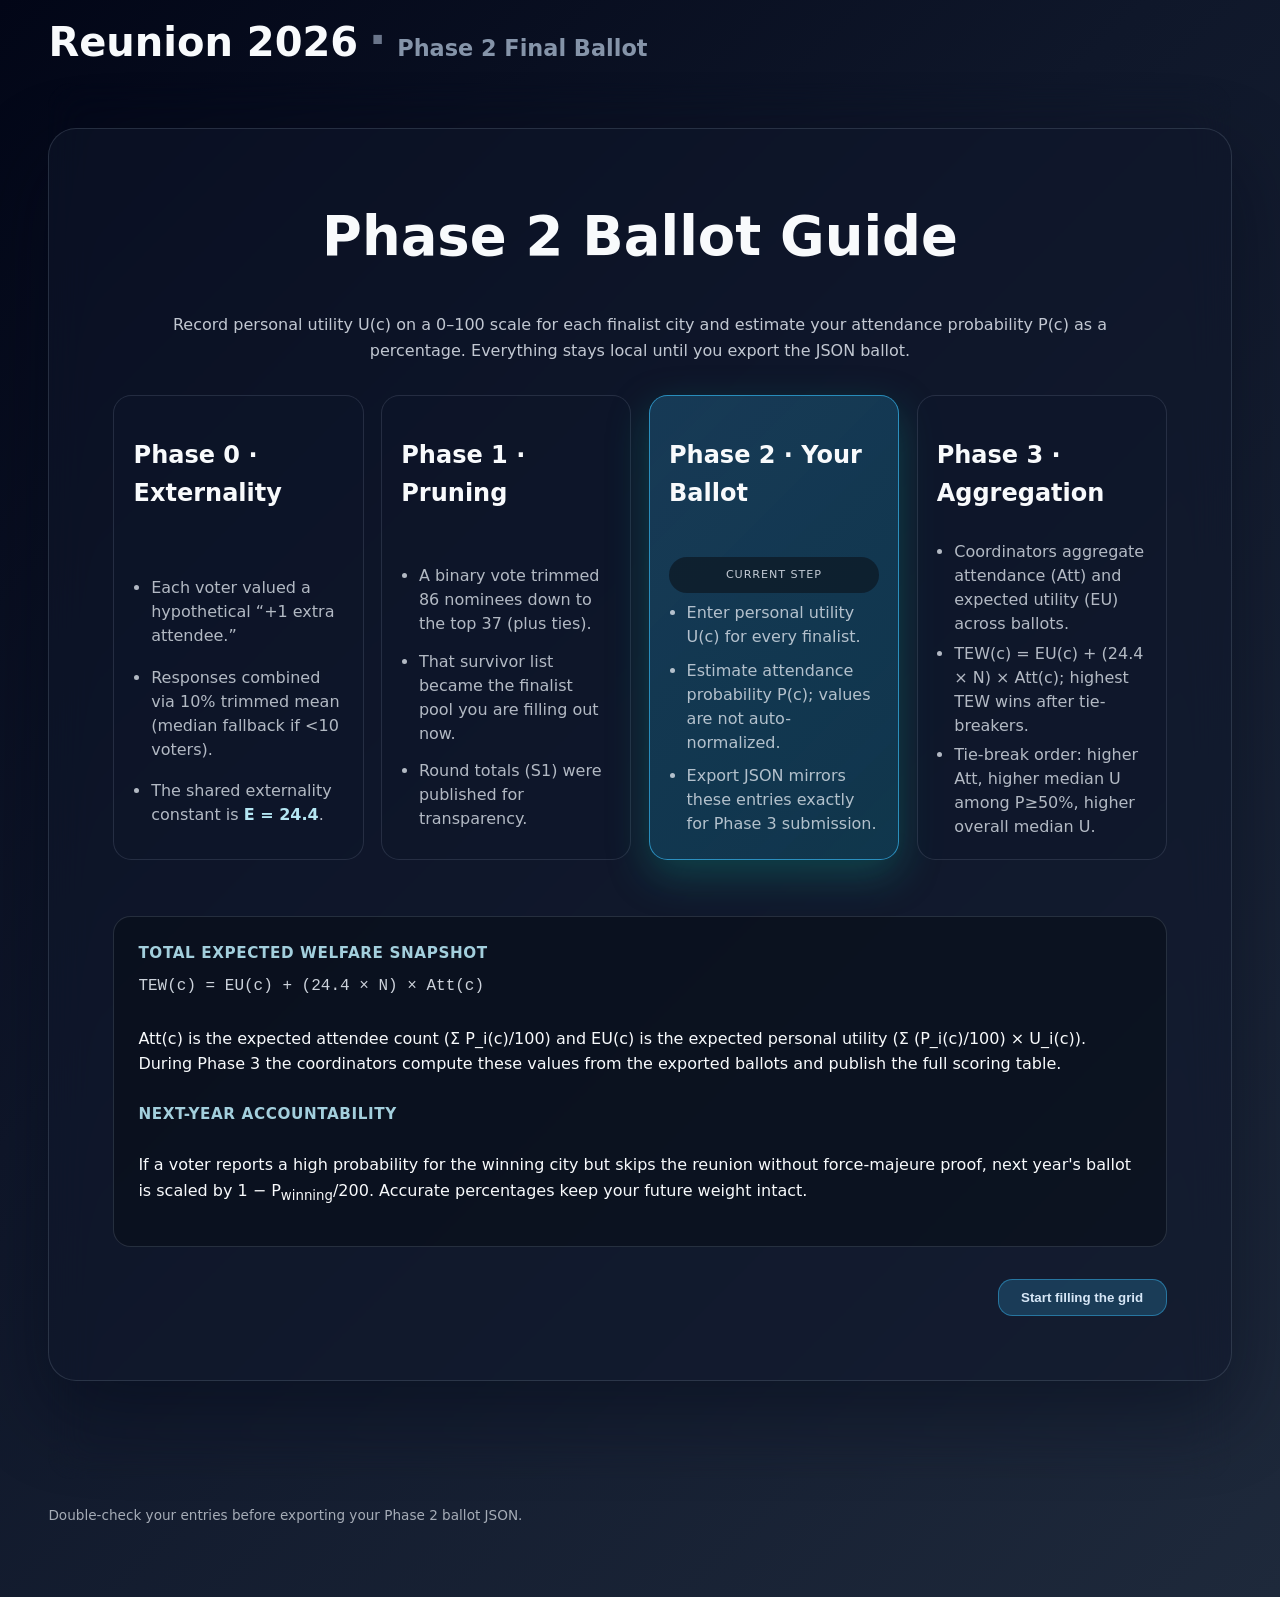
==== index.html @ 4de6d121 "release: single-radial guard" ====
<!doctype html>
<html lang="en">
	<head>
		<meta charset="utf-8" />
		<meta name="viewport" content="width=device-width, initial-scale=1" />
		
		<link href="./_app/immutable/assets/0.D694T-lY.css" rel="stylesheet">
		<link href="./_app/immutable/assets/2.BR216mOx.css" rel="stylesheet">
		<link rel="modulepreload" href="./_app/immutable/entry/start.DMqvN6rd.js">
		<link rel="modulepreload" href="./_app/immutable/chunks/Bs-790q5.js">
		<link rel="modulepreload" href="./_app/immutable/chunks/CtXWJ4Rl.js">
		<link rel="modulepreload" href="./_app/immutable/chunks/Cgd6-Xd5.js">
		<link rel="modulepreload" href="./_app/immutable/chunks/DX2lUfdR.js">
		<link rel="modulepreload" href="./_app/immutable/entry/app.DGzJ-bZt.js">
		<link rel="modulepreload" href="./_app/immutable/chunks/j1nT2hqj.js">
		<link rel="modulepreload" href="./_app/immutable/chunks/DscdaUK8.js">
		<link rel="modulepreload" href="./_app/immutable/chunks/BkcxXaB0.js">
		<link rel="modulepreload" href="./_app/immutable/chunks/CvkxTUf8.js">
		<link rel="modulepreload" href="./_app/immutable/nodes/0.D7dzbwtr.js">
		<link rel="modulepreload" href="./_app/immutable/chunks/tUnkN8nb.js">
		<link rel="modulepreload" href="./_app/immutable/chunks/BU4FSgLZ.js">
		<link rel="modulepreload" href="./_app/immutable/nodes/2.j0ocAzdB.js"><!--12qhfyh--><link rel="icon" href="data:image/svg+xml,%3csvg%20xmlns='http://www.w3.org/2000/svg'%20width='107'%20height='128'%20viewBox='0%200%20107%20128'%3e%3ctitle%3esvelte-logo%3c/title%3e%3cpath%20d='M94.157%2022.819c-10.4-14.885-30.94-19.297-45.792-9.835L22.282%2029.608A29.92%2029.92%200%200%200%208.764%2049.65a31.5%2031.5%200%200%200%203.108%2020.231%2030%2030%200%200%200-4.477%2011.183%2031.9%2031.9%200%200%200%205.448%2024.116c10.402%2014.887%2030.942%2019.297%2045.791%209.835l26.083-16.624A29.92%2029.92%200%200%200%2098.235%2078.35a31.53%2031.53%200%200%200-3.105-20.232%2030%2030%200%200%200%204.474-11.182%2031.88%2031.88%200%200%200-5.447-24.116'%20style='fill:%23ff3e00'/%3e%3cpath%20d='M45.817%20106.582a20.72%2020.72%200%200%201-22.237-8.243%2019.17%2019.17%200%200%201-3.277-14.503%2018%2018%200%200%201%20.624-2.435l.49-1.498%201.337.981a33.6%2033.6%200%200%200%2010.203%205.098l.97.294-.09.968a5.85%205.85%200%200%200%201.052%203.878%206.24%206.24%200%200%200%206.695%202.485%205.8%205.8%200%200%200%201.603-.704L69.27%2076.28a5.43%205.43%200%200%200%202.45-3.631%205.8%205.8%200%200%200-.987-4.371%206.24%206.24%200%200%200-6.698-2.487%205.7%205.7%200%200%200-1.6.704l-9.953%206.345a19%2019%200%200%201-5.296%202.326%2020.72%2020.72%200%200%201-22.237-8.243%2019.17%2019.17%200%200%201-3.277-14.502%2017.99%2017.99%200%200%201%208.13-12.052l26.081-16.623a19%2019%200%200%201%205.3-2.329%2020.72%2020.72%200%200%201%2022.237%208.243%2019.17%2019.17%200%200%201%203.277%2014.503%2018%2018%200%200%201-.624%202.435l-.49%201.498-1.337-.98a33.6%2033.6%200%200%200-10.203-5.1l-.97-.294.09-.968a5.86%205.86%200%200%200-1.052-3.878%206.24%206.24%200%200%200-6.696-2.485%205.8%205.8%200%200%200-1.602.704L37.73%2051.72a5.42%205.42%200%200%200-2.449%203.63%205.79%205.79%200%200%200%20.986%204.372%206.24%206.24%200%200%200%206.698%202.486%205.8%205.8%200%200%200%201.602-.704l9.952-6.342a19%2019%200%200%201%205.295-2.328%2020.72%2020.72%200%200%201%2022.237%208.242%2019.17%2019.17%200%200%201%203.277%2014.503%2018%2018%200%200%201-8.13%2012.053l-26.081%2016.622a19%2019%200%200%201-5.3%202.328'%20style='fill:%23fff'/%3e%3c/svg%3e"/><!----><!--1uha8ag--><!----><title>Reunion 2026 — Lightning Grid</title>
	</head>
	<body data-sveltekit-preload-data="hover">
		<div style="display: contents"><!--[--><!--[--><!----><div class="app-shell svelte-12qhfyh"><!--[--><header class="app-header svelte-12qhfyh"><div class="brand svelte-12qhfyh"><h1 class="svelte-12qhfyh"><a href="/" class="svelte-12qhfyh"><span class="brand-name svelte-12qhfyh">Reunion 2026</span> <span class="brand-separator svelte-12qhfyh" aria-hidden="true">·</span> <span class="brand-phase svelte-12qhfyh">Phase 2 Final Ballot</span></a></h1></div> <!--[!--><!--]--> <!--[!--><!--]--> <div class="sr-announcer svelte-12qhfyh" aria-live="polite" aria-atomic="true"></div></header><!--]--> <div class="app-body svelte-12qhfyh"><main class="content grid-mode svelte-12qhfyh" id="main-content" tabindex="-1"><!--[--><!----><div class="page-container svelte-1uha8ag"><!--[!--><section class="grid-shell svelte-1mrulz2"><header class="grid-header svelte-1mrulz2"><div class="status-inline svelte-jdafhq"><!--[!--><!--]--> <span class="chip chip-button static svelte-jdafhq"><span class="label svelte-jdafhq">Last saved</span> <span class="chip-content svelte-jdafhq"><span class="chip-icon svelte-jdafhq" aria-hidden="true">💾</span> <strong class="svelte-jdafhq">Not saved yet</strong></span></span> <button type="button" class="chip chip-button svelte-jdafhq"><span class="label svelte-jdafhq"><span class="btn-icon svelte-jdafhq" aria-hidden="true">🗑</span> Reset</span> <strong class="svelte-jdafhq">Clear ballot</strong></button> <!--[!--><!--]--></div> <!--[!--><!--]--><!----> <div class="toolbar svelte-1mrulz2"><div class="history-wrapper svelte-h2c6bt" role="group"><button type="button" class="history-button svelte-h2c6bt" aria-haspopup="dialog" aria-expanded="false"><span class="btn-icon svelte-h2c6bt" aria-hidden="true">🧾</span> <span>Log (0)</span></button> <!--[!--><!--]--></div><!----> <button type="button" disabled class="svelte-1mrulz2"><span class="btn-icon svelte-1mrulz2" aria-hidden="true">↺</span> Undo</button> <button type="button" disabled class="svelte-1mrulz2"><span class="btn-icon svelte-1mrulz2" aria-hidden="true">↻</span> Redo</button> <button type="button" class="svelte-1mrulz2"><span class="btn-icon svelte-1mrulz2" aria-hidden="true">🛠</span> Bulk Actions</button></div></header> <div class="table-scroll svelte-1mrulz2"><table class="svelte-1mrulz2"><colgroup><col class="col-city svelte-1mrulz2"/><col class="col-utility svelte-1mrulz2"/><col class="col-probability svelte-1mrulz2"/></colgroup><thead class="svelte-1mrulz2"><tr><th scope="col" class="city-header svelte-1mrulz2">City</th><th scope="col" class="utility-header svelte-1mrulz2">Utility</th><th scope="col" class="probability-header svelte-1mrulz2">Probability</th></tr></thead><tbody class="svelte-1mrulz2"><!--[--><tr class="city-row svelte-1mrulz2" data-row="athens-greece"><th scope="row" class="city-col svelte-1mrulz2"><div class="city-card svelte-1mrulz2"><div class="row-bg svelte-1mrulz2"><!--[!--><!--[--><div class="background-strip svelte-f9uau2" aria-hidden="true"><!--[!--><!--[!--><!--[!--><div class="background-placeholder svelte-f9uau2">Preparing imagery…</div><!--]--><!--]--><!--]--></div><!--]--><!--]--><!----></div> <div class="row-content svelte-1mrulz2"><div class="city-headline svelte-1mrulz2"><div class="city-title svelte-1mrulz2"><span class="city-country svelte-1mrulz2"><span class="flag svelte-1mrulz2" aria-hidden="true">🇬🇷</span> Greece</span> <span class="city-name svelte-1mrulz2">Athens</span></div></div> <div class="meta-stack svelte-1mrulz2"><!--[--><div class="info-chip summary-chip svelte-1mrulz2"><span aria-hidden="true">ℹ️</span> Historic crossroads where ancient democracy meets modern Mediterranean culture beneath the Acropolis.</div><!--]--> <!--[--><div class="info-chip svelte-1mrulz2"><span aria-hidden="true">🌤</span> October: Mild 17-24°C, golden light and low rainfall ideal for exploring ruins and seaside promenades.</div><!--]--> <!--[--><div class="info-chip svelte-1mrulz2"><span aria-hidden="true">🍽</span> Mezedes platters, souvlaki, fresh seafood, local wines, and vibrant café culture.</div><!--]--></div></div></div></th><td class="utility-col svelte-1mrulz2"><div class="picker svelte-furii8" data-state="empty" data-open="false"><button type="button" class="value-button svelte-furii8" aria-label="Utility value"><span class="value-label svelte-furii8">??</span></button> <p class="hint svelte-furii8" aria-live="polite"></p> <!--[!--><!--]--></div><!----></td><td class="probability-col svelte-1mrulz2"><div class="probability-cell svelte-1mrulz2"><div class="input-stack svelte-1mrulz2"><div class="picker svelte-cojlv" data-state="empty" data-open="false"><button type="button" class="value-button svelte-cojlv" aria-label="Attendance probability"><span class="value-label svelte-cojlv">??%</span></button> <p class="hint svelte-cojlv" aria-live="polite"></p> <!--[!--><!--]--></div><!----> <button type="button" class="row-reset svelte-1mrulz2"><span class="btn-icon svelte-1mrulz2" aria-hidden="true">⟲</span> Reset</button></div></div></td></tr><tr class="city-row svelte-1mrulz2" data-row="bangkok-thailand"><th scope="row" class="city-col svelte-1mrulz2"><div class="city-card svelte-1mrulz2"><div class="row-bg svelte-1mrulz2"><!--[!--><!--[--><div class="background-strip svelte-f9uau2" aria-hidden="true"><!--[!--><!--[!--><!--[!--><div class="background-placeholder svelte-f9uau2">Preparing imagery…</div><!--]--><!--]--><!--]--></div><!--]--><!--]--><!----></div> <div class="row-content svelte-1mrulz2"><div class="city-headline svelte-1mrulz2"><div class="city-title svelte-1mrulz2"><span class="city-country svelte-1mrulz2"><span class="flag svelte-1mrulz2" aria-hidden="true">🇹🇭</span> Thailand</span> <span class="city-name svelte-1mrulz2">Bangkok</span></div></div> <div class="meta-stack svelte-1mrulz2"><!--[--><div class="info-chip summary-chip svelte-1mrulz2"><span aria-hidden="true">ℹ️</span> Thailand's capital buzzing with temples, canal life, and neon-lit night markets.</div><!--]--> <!--[--><div class="info-chip svelte-1mrulz2"><span aria-hidden="true">🌤</span> October: End of rainy season, 25-32°C with occasional showers and cooler evenings.</div><!--]--> <!--[--><div class="info-chip svelte-1mrulz2"><span aria-hidden="true">🍽</span> Pad thai, green curry, mango sticky rice, and endless street food stalls.</div><!--]--></div></div></div></th><td class="utility-col svelte-1mrulz2"><div class="picker svelte-furii8" data-state="empty" data-open="false"><button type="button" class="value-button svelte-furii8" aria-label="Utility value"><span class="value-label svelte-furii8">??</span></button> <p class="hint svelte-furii8" aria-live="polite"></p> <!--[!--><!--]--></div><!----></td><td class="probability-col svelte-1mrulz2"><div class="probability-cell svelte-1mrulz2"><div class="input-stack svelte-1mrulz2"><div class="picker svelte-cojlv" data-state="empty" data-open="false"><button type="button" class="value-button svelte-cojlv" aria-label="Attendance probability"><span class="value-label svelte-cojlv">??%</span></button> <p class="hint svelte-cojlv" aria-live="polite"></p> <!--[!--><!--]--></div><!----> <button type="button" class="row-reset svelte-1mrulz2"><span class="btn-icon svelte-1mrulz2" aria-hidden="true">⟲</span> Reset</button></div></div></td></tr><tr class="city-row svelte-1mrulz2" data-row="belgrade-serbia"><th scope="row" class="city-col svelte-1mrulz2"><div class="city-card svelte-1mrulz2"><div class="row-bg svelte-1mrulz2"><!--[!--><!--[--><div class="background-strip svelte-f9uau2" aria-hidden="true"><!--[!--><!--[!--><!--[!--><div class="background-placeholder svelte-f9uau2">Preparing imagery…</div><!--]--><!--]--><!--]--></div><!--]--><!--]--><!----></div> <div class="row-content svelte-1mrulz2"><div class="city-headline svelte-1mrulz2"><div class="city-title svelte-1mrulz2"><span class="city-country svelte-1mrulz2"><span class="flag svelte-1mrulz2" aria-hidden="true">🇷🇸</span> Serbia</span> <span class="city-name svelte-1mrulz2">Belgrade</span></div></div> <div class="meta-stack svelte-1mrulz2"><!--[--><div class="info-chip summary-chip svelte-1mrulz2"><span aria-hidden="true">ℹ️</span> Danube fortress city mixing Ottoman heritage, brutalist relics, and all-night river clubs.</div><!--]--> <!--[--><div class="info-chip svelte-1mrulz2"><span aria-hidden="true">🌤</span> October: Crisp 11-19°C with colorful parks and cozy kafanas.</div><!--]--> <!--[--><div class="info-chip svelte-1mrulz2"><span aria-hidden="true">🍽</span> Ćevapi, karađorđeva schnitzel, rakija brandy, and hearty Balkan stews.</div><!--]--></div></div></div></th><td class="utility-col svelte-1mrulz2"><div class="picker svelte-furii8" data-state="empty" data-open="false"><button type="button" class="value-button svelte-furii8" aria-label="Utility value"><span class="value-label svelte-furii8">??</span></button> <p class="hint svelte-furii8" aria-live="polite"></p> <!--[!--><!--]--></div><!----></td><td class="probability-col svelte-1mrulz2"><div class="probability-cell svelte-1mrulz2"><div class="input-stack svelte-1mrulz2"><div class="picker svelte-cojlv" data-state="empty" data-open="false"><button type="button" class="value-button svelte-cojlv" aria-label="Attendance probability"><span class="value-label svelte-cojlv">??%</span></button> <p class="hint svelte-cojlv" aria-live="polite"></p> <!--[!--><!--]--></div><!----> <button type="button" class="row-reset svelte-1mrulz2"><span class="btn-icon svelte-1mrulz2" aria-hidden="true">⟲</span> Reset</button></div></div></td></tr><tr class="city-row svelte-1mrulz2" data-row="buenos-aires-argentina"><th scope="row" class="city-col svelte-1mrulz2"><div class="city-card svelte-1mrulz2"><div class="row-bg svelte-1mrulz2"><!--[!--><!--[--><div class="background-strip svelte-f9uau2" aria-hidden="true"><!--[!--><!--[!--><!--[!--><div class="background-placeholder svelte-f9uau2">Preparing imagery…</div><!--]--><!--]--><!--]--></div><!--]--><!--]--><!----></div> <div class="row-content svelte-1mrulz2"><div class="city-headline svelte-1mrulz2"><div class="city-title svelte-1mrulz2"><span class="city-country svelte-1mrulz2"><span class="flag svelte-1mrulz2" aria-hidden="true">🇦🇷</span> Argentina</span> <span class="city-name svelte-1mrulz2">Buenos Aires</span></div></div> <div class="meta-stack svelte-1mrulz2"><!--[--><div class="info-chip summary-chip svelte-1mrulz2"><span aria-hidden="true">ℹ️</span> Tango salons, leafy boulevards, and creative barrios earn the city its 'Paris of South America' nickname.</div><!--]--> <!--[--><div class="info-chip svelte-1mrulz2"><span aria-hidden="true">🌤</span> October: Spring 14-23°C with jacaranda blooms and pleasant evenings.</div><!--]--> <!--[--><div class="info-chip svelte-1mrulz2"><span aria-hidden="true">🍽</span> Asado grills, empanadas, medialunas, Malbec wine, and café culture.</div><!--]--></div></div></div></th><td class="utility-col svelte-1mrulz2"><div class="picker svelte-furii8" data-state="empty" data-open="false"><button type="button" class="value-button svelte-furii8" aria-label="Utility value"><span class="value-label svelte-furii8">??</span></button> <p class="hint svelte-furii8" aria-live="polite"></p> <!--[!--><!--]--></div><!----></td><td class="probability-col svelte-1mrulz2"><div class="probability-cell svelte-1mrulz2"><div class="input-stack svelte-1mrulz2"><div class="picker svelte-cojlv" data-state="empty" data-open="false"><button type="button" class="value-button svelte-cojlv" aria-label="Attendance probability"><span class="value-label svelte-cojlv">??%</span></button> <p class="hint svelte-cojlv" aria-live="polite"></p> <!--[!--><!--]--></div><!----> <button type="button" class="row-reset svelte-1mrulz2"><span class="btn-icon svelte-1mrulz2" aria-hidden="true">⟲</span> Reset</button></div></div></td></tr><tr class="city-row svelte-1mrulz2" data-row="bucharest-romania"><th scope="row" class="city-col svelte-1mrulz2"><div class="city-card svelte-1mrulz2"><div class="row-bg svelte-1mrulz2"><!--[!--><!--[--><div class="background-strip svelte-f9uau2" aria-hidden="true"><!--[!--><!--[!--><!--[!--><div class="background-placeholder svelte-f9uau2">Preparing imagery…</div><!--]--><!--]--><!--]--></div><!--]--><!--]--><!----></div> <div class="row-content svelte-1mrulz2"><div class="city-headline svelte-1mrulz2"><div class="city-title svelte-1mrulz2"><span class="city-country svelte-1mrulz2"><span class="flag svelte-1mrulz2" aria-hidden="true">🇷🇴</span> Romania</span> <span class="city-name svelte-1mrulz2">Bucharest</span></div></div> <div class="meta-stack svelte-1mrulz2"><!--[--><div class="info-chip summary-chip svelte-1mrulz2"><span aria-hidden="true">ℹ️</span> Belle Époque facades meet communist boulevards and burgeoning creative hubs.</div><!--]--> <!--[--><div class="info-chip svelte-1mrulz2"><span aria-hidden="true">🌤</span> October: Cool 9-19°C with colorful parks and cozy wine bars.</div><!--]--> <!--[--><div class="info-chip svelte-1mrulz2"><span aria-hidden="true">🍽</span> Sarmale cabbage rolls, mici sausages, polenta, and Romanian wines.</div><!--]--></div></div></div></th><td class="utility-col svelte-1mrulz2"><div class="picker svelte-furii8" data-state="empty" data-open="false"><button type="button" class="value-button svelte-furii8" aria-label="Utility value"><span class="value-label svelte-furii8">??</span></button> <p class="hint svelte-furii8" aria-live="polite"></p> <!--[!--><!--]--></div><!----></td><td class="probability-col svelte-1mrulz2"><div class="probability-cell svelte-1mrulz2"><div class="input-stack svelte-1mrulz2"><div class="picker svelte-cojlv" data-state="empty" data-open="false"><button type="button" class="value-button svelte-cojlv" aria-label="Attendance probability"><span class="value-label svelte-cojlv">??%</span></button> <p class="hint svelte-cojlv" aria-live="polite"></p> <!--[!--><!--]--></div><!----> <button type="button" class="row-reset svelte-1mrulz2"><span class="btn-icon svelte-1mrulz2" aria-hidden="true">⟲</span> Reset</button></div></div></td></tr><tr class="city-row svelte-1mrulz2" data-row="budapest-hungary"><th scope="row" class="city-col svelte-1mrulz2"><div class="city-card svelte-1mrulz2"><div class="row-bg svelte-1mrulz2"><!--[!--><!--[--><div class="background-strip svelte-f9uau2" aria-hidden="true"><!--[!--><!--[!--><!--[!--><div class="background-placeholder svelte-f9uau2">Preparing imagery…</div><!--]--><!--]--><!--]--></div><!--]--><!--]--><!----></div> <div class="row-content svelte-1mrulz2"><div class="city-headline svelte-1mrulz2"><div class="city-title svelte-1mrulz2"><span class="city-country svelte-1mrulz2"><span class="flag svelte-1mrulz2" aria-hidden="true">🇭🇺</span> Hungary</span> <span class="city-name svelte-1mrulz2">Budapest</span></div></div> <div class="meta-stack svelte-1mrulz2"><!--[--><div class="info-chip summary-chip svelte-1mrulz2"><span aria-hidden="true">ℹ️</span> Thermal baths, ruin bars, and Danube panoramas define this twin-city capital.</div><!--]--> <!--[--><div class="info-chip svelte-1mrulz2"><span aria-hidden="true">🌤</span> October: Crisp 10-17°C, foggy mornings and golden afternoons.</div><!--]--> <!--[--><div class="info-chip svelte-1mrulz2"><span aria-hidden="true">🍽</span> Goulash, chimney cake, tokaji wine, and hearty Magyar comfort foods.</div><!--]--></div></div></div></th><td class="utility-col svelte-1mrulz2"><div class="picker svelte-furii8" data-state="empty" data-open="false"><button type="button" class="value-button svelte-furii8" aria-label="Utility value"><span class="value-label svelte-furii8">??</span></button> <p class="hint svelte-furii8" aria-live="polite"></p> <!--[!--><!--]--></div><!----></td><td class="probability-col svelte-1mrulz2"><div class="probability-cell svelte-1mrulz2"><div class="input-stack svelte-1mrulz2"><div class="picker svelte-cojlv" data-state="empty" data-open="false"><button type="button" class="value-button svelte-cojlv" aria-label="Attendance probability"><span class="value-label svelte-cojlv">??%</span></button> <p class="hint svelte-cojlv" aria-live="polite"></p> <!--[!--><!--]--></div><!----> <button type="button" class="row-reset svelte-1mrulz2"><span class="btn-icon svelte-1mrulz2" aria-hidden="true">⟲</span> Reset</button></div></div></td></tr><tr class="city-row svelte-1mrulz2" data-row="cairo-egypt"><th scope="row" class="city-col svelte-1mrulz2"><div class="city-card svelte-1mrulz2"><div class="row-bg svelte-1mrulz2"><!--[!--><!--[--><div class="background-strip svelte-f9uau2" aria-hidden="true"><!--[!--><!--[!--><!--[!--><div class="background-placeholder svelte-f9uau2">Preparing imagery…</div><!--]--><!--]--><!--]--></div><!--]--><!--]--><!----></div> <div class="row-content svelte-1mrulz2"><div class="city-headline svelte-1mrulz2"><div class="city-title svelte-1mrulz2"><span class="city-country svelte-1mrulz2"><span class="flag svelte-1mrulz2" aria-hidden="true">🇪🇬</span> Egypt</span> <span class="city-name svelte-1mrulz2">Cairo</span></div></div> <div class="meta-stack svelte-1mrulz2"><!--[--><div class="info-chip summary-chip svelte-1mrulz2"><span aria-hidden="true">ℹ️</span> Pharaonic wonders meet Islamic architecture along the Nile's bustling capital.</div><!--]--> <!--[--><div class="info-chip svelte-1mrulz2"><span aria-hidden="true">🌤</span> October: Comfortable 20-28°C with dry desert air perfect for pyramid excursions.</div><!--]--> <!--[--><div class="info-chip svelte-1mrulz2"><span aria-hidden="true">🍽</span> Koshari, falafel (ta'amiya), fresh pita, mint tea, and syrupy pastries.</div><!--]--></div></div></div></th><td class="utility-col svelte-1mrulz2"><div class="picker svelte-furii8" data-state="empty" data-open="false"><button type="button" class="value-button svelte-furii8" aria-label="Utility value"><span class="value-label svelte-furii8">??</span></button> <p class="hint svelte-furii8" aria-live="polite"></p> <!--[!--><!--]--></div><!----></td><td class="probability-col svelte-1mrulz2"><div class="probability-cell svelte-1mrulz2"><div class="input-stack svelte-1mrulz2"><div class="picker svelte-cojlv" data-state="empty" data-open="false"><button type="button" class="value-button svelte-cojlv" aria-label="Attendance probability"><span class="value-label svelte-cojlv">??%</span></button> <p class="hint svelte-cojlv" aria-live="polite"></p> <!--[!--><!--]--></div><!----> <button type="button" class="row-reset svelte-1mrulz2"><span class="btn-icon svelte-1mrulz2" aria-hidden="true">⟲</span> Reset</button></div></div></td></tr><tr class="city-row svelte-1mrulz2" data-row="casablanca-morocco"><th scope="row" class="city-col svelte-1mrulz2"><div class="city-card svelte-1mrulz2"><div class="row-bg svelte-1mrulz2"><!--[!--><!--[--><div class="background-strip svelte-f9uau2" aria-hidden="true"><!--[!--><!--[!--><!--[!--><div class="background-placeholder svelte-f9uau2">Preparing imagery…</div><!--]--><!--]--><!--]--></div><!--]--><!--]--><!----></div> <div class="row-content svelte-1mrulz2"><div class="city-headline svelte-1mrulz2"><div class="city-title svelte-1mrulz2"><span class="city-country svelte-1mrulz2"><span class="flag svelte-1mrulz2" aria-hidden="true">🇲🇦</span> Morocco</span> <span class="city-name svelte-1mrulz2">Casablanca</span></div></div> <div class="meta-stack svelte-1mrulz2"><!--[--><div class="info-chip summary-chip svelte-1mrulz2"><span aria-hidden="true">ℹ️</span> Atlantic port balancing Art Deco heritage, modern business towers, and seaside promenades.</div><!--]--> <!--[--><div class="info-chip svelte-1mrulz2"><span aria-hidden="true">🌤</span> October: Mild 18-26°C with ocean breezes and sunny days.</div><!--]--> <!--[--><div class="info-chip svelte-1mrulz2"><span aria-hidden="true">🍽</span> Tagine, couscous, mint tea, seafood pastilla, and Moroccan pastries.</div><!--]--></div></div></div></th><td class="utility-col svelte-1mrulz2"><div class="picker svelte-furii8" data-state="empty" data-open="false"><button type="button" class="value-button svelte-furii8" aria-label="Utility value"><span class="value-label svelte-furii8">??</span></button> <p class="hint svelte-furii8" aria-live="polite"></p> <!--[!--><!--]--></div><!----></td><td class="probability-col svelte-1mrulz2"><div class="probability-cell svelte-1mrulz2"><div class="input-stack svelte-1mrulz2"><div class="picker svelte-cojlv" data-state="empty" data-open="false"><button type="button" class="value-button svelte-cojlv" aria-label="Attendance probability"><span class="value-label svelte-cojlv">??%</span></button> <p class="hint svelte-cojlv" aria-live="polite"></p> <!--[!--><!--]--></div><!----> <button type="button" class="row-reset svelte-1mrulz2"><span class="btn-icon svelte-1mrulz2" aria-hidden="true">⟲</span> Reset</button></div></div></td></tr><tr class="city-row svelte-1mrulz2" data-row="chiang-mai-thailand"><th scope="row" class="city-col svelte-1mrulz2"><div class="city-card svelte-1mrulz2"><div class="row-bg svelte-1mrulz2"><!--[!--><!--[--><div class="background-strip svelte-f9uau2" aria-hidden="true"><!--[!--><!--[!--><!--[!--><div class="background-placeholder svelte-f9uau2">Preparing imagery…</div><!--]--><!--]--><!--]--></div><!--]--><!--]--><!----></div> <div class="row-content svelte-1mrulz2"><div class="city-headline svelte-1mrulz2"><div class="city-title svelte-1mrulz2"><span class="city-country svelte-1mrulz2"><span class="flag svelte-1mrulz2" aria-hidden="true">🇹🇭</span> Thailand</span> <span class="city-name svelte-1mrulz2">Chiang Mai</span></div></div> <div class="meta-stack svelte-1mrulz2"><!--[--><div class="info-chip summary-chip svelte-1mrulz2"><span aria-hidden="true">ℹ️</span> Mountain temples, artisan markets, and digital-nomad cafés in Thailand's northern capital.</div><!--]--> <!--[--><div class="info-chip svelte-1mrulz2"><span aria-hidden="true">🌤</span> October: End of rainy season, 22-30°C with lush countryside.</div><!--]--> <!--[--><div class="info-chip svelte-1mrulz2"><span aria-hidden="true">🍽</span> Khao soi curry, mango sticky rice, northern Thai sausages, and night bazaar bites.</div><!--]--></div></div></div></th><td class="utility-col svelte-1mrulz2"><div class="picker svelte-furii8" data-state="empty" data-open="false"><button type="button" class="value-button svelte-furii8" aria-label="Utility value"><span class="value-label svelte-furii8">??</span></button> <p class="hint svelte-furii8" aria-live="polite"></p> <!--[!--><!--]--></div><!----></td><td class="probability-col svelte-1mrulz2"><div class="probability-cell svelte-1mrulz2"><div class="input-stack svelte-1mrulz2"><div class="picker svelte-cojlv" data-state="empty" data-open="false"><button type="button" class="value-button svelte-cojlv" aria-label="Attendance probability"><span class="value-label svelte-cojlv">??%</span></button> <p class="hint svelte-cojlv" aria-live="polite"></p> <!--[!--><!--]--></div><!----> <button type="button" class="row-reset svelte-1mrulz2"><span class="btn-icon svelte-1mrulz2" aria-hidden="true">⟲</span> Reset</button></div></div></td></tr><tr class="city-row svelte-1mrulz2" data-row="dublin-ireland"><th scope="row" class="city-col svelte-1mrulz2"><div class="city-card svelte-1mrulz2"><div class="row-bg svelte-1mrulz2"><!--[!--><!--[--><div class="background-strip svelte-f9uau2" aria-hidden="true"><!--[!--><!--[!--><!--[!--><div class="background-placeholder svelte-f9uau2">Preparing imagery…</div><!--]--><!--]--><!--]--></div><!--]--><!--]--><!----></div> <div class="row-content svelte-1mrulz2"><div class="city-headline svelte-1mrulz2"><div class="city-title svelte-1mrulz2"><span class="city-country svelte-1mrulz2"><span class="flag svelte-1mrulz2" aria-hidden="true">🇮🇪</span> Ireland</span> <span class="city-name svelte-1mrulz2">Dublin</span></div></div> <div class="meta-stack svelte-1mrulz2"><!--[--><div class="info-chip summary-chip svelte-1mrulz2"><span aria-hidden="true">ℹ️</span> Literary pubs, Georgian squares, and tech campuses line the River Liffey.</div><!--]--> <!--[--><div class="info-chip svelte-1mrulz2"><span aria-hidden="true">🌤</span> October: Cool 8-14°C with crisp air and cozy pub evenings.</div><!--]--> <!--[--><div class="info-chip svelte-1mrulz2"><span aria-hidden="true">🍽</span> Irish stew, soda bread, oysters, Guinness, and modern Irish cuisine.</div><!--]--></div></div></div></th><td class="utility-col svelte-1mrulz2"><div class="picker svelte-furii8" data-state="empty" data-open="false"><button type="button" class="value-button svelte-furii8" aria-label="Utility value"><span class="value-label svelte-furii8">??</span></button> <p class="hint svelte-furii8" aria-live="polite"></p> <!--[!--><!--]--></div><!----></td><td class="probability-col svelte-1mrulz2"><div class="probability-cell svelte-1mrulz2"><div class="input-stack svelte-1mrulz2"><div class="picker svelte-cojlv" data-state="empty" data-open="false"><button type="button" class="value-button svelte-cojlv" aria-label="Attendance probability"><span class="value-label svelte-cojlv">??%</span></button> <p class="hint svelte-cojlv" aria-live="polite"></p> <!--[!--><!--]--></div><!----> <button type="button" class="row-reset svelte-1mrulz2"><span class="btn-icon svelte-1mrulz2" aria-hidden="true">⟲</span> Reset</button></div></div></td></tr><tr class="city-row svelte-1mrulz2" data-row="dubai-uae"><th scope="row" class="city-col svelte-1mrulz2"><div class="city-card svelte-1mrulz2"><div class="row-bg svelte-1mrulz2"><!--[!--><!--[--><div class="background-strip svelte-f9uau2" aria-hidden="true"><!--[!--><!--[!--><!--[!--><div class="background-placeholder svelte-f9uau2">Preparing imagery…</div><!--]--><!--]--><!--]--></div><!--]--><!--]--><!----></div> <div class="row-content svelte-1mrulz2"><div class="city-headline svelte-1mrulz2"><div class="city-title svelte-1mrulz2"><span class="city-country svelte-1mrulz2"><span class="flag svelte-1mrulz2" aria-hidden="true">🌍</span> United Arab Emirates</span> <span class="city-name svelte-1mrulz2">Dubai</span></div></div> <div class="meta-stack svelte-1mrulz2"><!--[--><div class="info-chip summary-chip svelte-1mrulz2"><span aria-hidden="true">ℹ️</span> Futuristic skyline rising from the desert with luxury malls, beaches, and creekside souks.</div><!--]--> <!--[--><div class="info-chip svelte-1mrulz2"><span aria-hidden="true">🌤</span> October: Hot 26-35°C transitioning from summer heat to pleasant evenings.</div><!--]--> <!--[--><div class="info-chip svelte-1mrulz2"><span aria-hidden="true">🍽</span> Emirati mezze, shawarma, global fine dining, and specialty coffee.</div><!--]--></div></div></div></th><td class="utility-col svelte-1mrulz2"><div class="picker svelte-furii8" data-state="empty" data-open="false"><button type="button" class="value-button svelte-furii8" aria-label="Utility value"><span class="value-label svelte-furii8">??</span></button> <p class="hint svelte-furii8" aria-live="polite"></p> <!--[!--><!--]--></div><!----></td><td class="probability-col svelte-1mrulz2"><div class="probability-cell svelte-1mrulz2"><div class="input-stack svelte-1mrulz2"><div class="picker svelte-cojlv" data-state="empty" data-open="false"><button type="button" class="value-button svelte-cojlv" aria-label="Attendance probability"><span class="value-label svelte-cojlv">??%</span></button> <p class="hint svelte-cojlv" aria-live="polite"></p> <!--[!--><!--]--></div><!----> <button type="button" class="row-reset svelte-1mrulz2"><span class="btn-icon svelte-1mrulz2" aria-hidden="true">⟲</span> Reset</button></div></div></td></tr><tr class="city-row svelte-1mrulz2" data-row="florence-italy"><th scope="row" class="city-col svelte-1mrulz2"><div class="city-card svelte-1mrulz2"><div class="row-bg svelte-1mrulz2"><!--[!--><!--[--><div class="background-strip svelte-f9uau2" aria-hidden="true"><!--[!--><!--[!--><!--[!--><div class="background-placeholder svelte-f9uau2">Preparing imagery…</div><!--]--><!--]--><!--]--></div><!--]--><!--]--><!----></div> <div class="row-content svelte-1mrulz2"><div class="city-headline svelte-1mrulz2"><div class="city-title svelte-1mrulz2"><span class="city-country svelte-1mrulz2"><span class="flag svelte-1mrulz2" aria-hidden="true">🇮🇹</span> Italy</span> <span class="city-name svelte-1mrulz2">Florence</span></div></div> <div class="meta-stack svelte-1mrulz2"><!--[--><div class="info-chip summary-chip svelte-1mrulz2"><span aria-hidden="true">ℹ️</span> Renaissance cradle of art, architecture, and Tuscan gastronomy along the Arno.</div><!--]--> <!--[--><div class="info-chip svelte-1mrulz2"><span aria-hidden="true">🌤</span> October: Gentle 13-21°C with harvest-season markets and golden sunsets.</div><!--]--> <!--[--><div class="info-chip svelte-1mrulz2"><span aria-hidden="true">🍽</span> Bistecca alla fiorentina, ribollita soup, Chianti wine, and gelato.</div><!--]--></div></div></div></th><td class="utility-col svelte-1mrulz2"><div class="picker svelte-furii8" data-state="empty" data-open="false"><button type="button" class="value-button svelte-furii8" aria-label="Utility value"><span class="value-label svelte-furii8">??</span></button> <p class="hint svelte-furii8" aria-live="polite"></p> <!--[!--><!--]--></div><!----></td><td class="probability-col svelte-1mrulz2"><div class="probability-cell svelte-1mrulz2"><div class="input-stack svelte-1mrulz2"><div class="picker svelte-cojlv" data-state="empty" data-open="false"><button type="button" class="value-button svelte-cojlv" aria-label="Attendance probability"><span class="value-label svelte-cojlv">??%</span></button> <p class="hint svelte-cojlv" aria-live="polite"></p> <!--[!--><!--]--></div><!----> <button type="button" class="row-reset svelte-1mrulz2"><span class="btn-icon svelte-1mrulz2" aria-hidden="true">⟲</span> Reset</button></div></div></td></tr><tr class="city-row svelte-1mrulz2" data-row="hanoi-vietnam"><th scope="row" class="city-col svelte-1mrulz2"><div class="city-card svelte-1mrulz2"><div class="row-bg svelte-1mrulz2"><!--[!--><!--[--><div class="background-strip svelte-f9uau2" aria-hidden="true"><!--[!--><!--[!--><!--[!--><div class="background-placeholder svelte-f9uau2">Preparing imagery…</div><!--]--><!--]--><!--]--></div><!--]--><!--]--><!----></div> <div class="row-content svelte-1mrulz2"><div class="city-headline svelte-1mrulz2"><div class="city-title svelte-1mrulz2"><span class="city-country svelte-1mrulz2"><span class="flag svelte-1mrulz2" aria-hidden="true">🇻🇳</span> Vietnam</span> <span class="city-name svelte-1mrulz2">Hanoi</span></div></div> <div class="meta-stack svelte-1mrulz2"><!--[--><div class="info-chip summary-chip svelte-1mrulz2"><span aria-hidden="true">ℹ️</span> French-colonial boulevards meet Old Quarter chaos, lakeside cafés, and street food scooters.</div><!--]--> <!--[--><div class="info-chip svelte-1mrulz2"><span aria-hidden="true">🌤</span> October: Comfortable 21-28°C, drier air and autumn breezes.</div><!--]--> <!--[--><div class="info-chip svelte-1mrulz2"><span aria-hidden="true">🍽</span> Pho, bun cha, egg coffee, and fresh herb-laden Vietnamese fare.</div><!--]--></div></div></div></th><td class="utility-col svelte-1mrulz2"><div class="picker svelte-furii8" data-state="empty" data-open="false"><button type="button" class="value-button svelte-furii8" aria-label="Utility value"><span class="value-label svelte-furii8">??</span></button> <p class="hint svelte-furii8" aria-live="polite"></p> <!--[!--><!--]--></div><!----></td><td class="probability-col svelte-1mrulz2"><div class="probability-cell svelte-1mrulz2"><div class="input-stack svelte-1mrulz2"><div class="picker svelte-cojlv" data-state="empty" data-open="false"><button type="button" class="value-button svelte-cojlv" aria-label="Attendance probability"><span class="value-label svelte-cojlv">??%</span></button> <p class="hint svelte-cojlv" aria-live="polite"></p> <!--[!--><!--]--></div><!----> <button type="button" class="row-reset svelte-1mrulz2"><span class="btn-icon svelte-1mrulz2" aria-hidden="true">⟲</span> Reset</button></div></div></td></tr><tr class="city-row svelte-1mrulz2" data-row="helsinki-finland"><th scope="row" class="city-col svelte-1mrulz2"><div class="city-card svelte-1mrulz2"><div class="row-bg svelte-1mrulz2"><!--[!--><!--[--><div class="background-strip svelte-f9uau2" aria-hidden="true"><!--[!--><!--[!--><!--[!--><div class="background-placeholder svelte-f9uau2">Preparing imagery…</div><!--]--><!--]--><!--]--></div><!--]--><!--]--><!----></div> <div class="row-content svelte-1mrulz2"><div class="city-headline svelte-1mrulz2"><div class="city-title svelte-1mrulz2"><span class="city-country svelte-1mrulz2"><span class="flag svelte-1mrulz2" aria-hidden="true">🇫🇮</span> Finland</span> <span class="city-name svelte-1mrulz2">Helsinki</span></div></div> <div class="meta-stack svelte-1mrulz2"><!--[--><div class="info-chip summary-chip svelte-1mrulz2"><span aria-hidden="true">ℹ️</span> Nordic design hub of seaside saunas, modernist architecture, and island parks.</div><!--]--> <!--[--><div class="info-chip svelte-1mrulz2"><span aria-hidden="true">🌤</span> October: Cool 5-10°C with crisp Baltic air and fall foliage.</div><!--]--> <!--[--><div class="info-chip svelte-1mrulz2"><span aria-hidden="true">🍽</span> Salmon soup, cinnamon buns, rye bread, and Finnish coffee culture.</div><!--]--></div></div></div></th><td class="utility-col svelte-1mrulz2"><div class="picker svelte-furii8" data-state="empty" data-open="false"><button type="button" class="value-button svelte-furii8" aria-label="Utility value"><span class="value-label svelte-furii8">??</span></button> <p class="hint svelte-furii8" aria-live="polite"></p> <!--[!--><!--]--></div><!----></td><td class="probability-col svelte-1mrulz2"><div class="probability-cell svelte-1mrulz2"><div class="input-stack svelte-1mrulz2"><div class="picker svelte-cojlv" data-state="empty" data-open="false"><button type="button" class="value-button svelte-cojlv" aria-label="Attendance probability"><span class="value-label svelte-cojlv">??%</span></button> <p class="hint svelte-cojlv" aria-live="polite"></p> <!--[!--><!--]--></div><!----> <button type="button" class="row-reset svelte-1mrulz2"><span class="btn-icon svelte-1mrulz2" aria-hidden="true">⟲</span> Reset</button></div></div></td></tr><tr class="city-row svelte-1mrulz2" data-row="ho-chi-minh-city-vietnam"><th scope="row" class="city-col svelte-1mrulz2"><div class="city-card svelte-1mrulz2"><div class="row-bg svelte-1mrulz2"><!--[!--><!--[--><div class="background-strip svelte-f9uau2" aria-hidden="true"><!--[!--><!--[!--><!--[!--><div class="background-placeholder svelte-f9uau2">Preparing imagery…</div><!--]--><!--]--><!--]--></div><!--]--><!--]--><!----></div> <div class="row-content svelte-1mrulz2"><div class="city-headline svelte-1mrulz2"><div class="city-title svelte-1mrulz2"><span class="city-country svelte-1mrulz2"><span class="flag svelte-1mrulz2" aria-hidden="true">🇻🇳</span> Vietnam</span> <span class="city-name svelte-1mrulz2">Ho Chi Minh City</span></div></div> <div class="meta-stack svelte-1mrulz2"><!--[--><div class="info-chip summary-chip svelte-1mrulz2"><span aria-hidden="true">ℹ️</span> Saigon's motorbike energy, colonial relics, and fast-rising skyline beside the Saigon River.</div><!--]--> <!--[--><div class="info-chip svelte-1mrulz2"><span aria-hidden="true">🌤</span> October: Transition to dry season, 24-32°C with lighter showers.</div><!--]--> <!--[--><div class="info-chip svelte-1mrulz2"><span aria-hidden="true">🍽</span> Banh mi, ca phe sua da, fresh spring rolls, and modern Vietnamese fusion.</div><!--]--></div></div></div></th><td class="utility-col svelte-1mrulz2"><div class="picker svelte-furii8" data-state="empty" data-open="false"><button type="button" class="value-button svelte-furii8" aria-label="Utility value"><span class="value-label svelte-furii8">??</span></button> <p class="hint svelte-furii8" aria-live="polite"></p> <!--[!--><!--]--></div><!----></td><td class="probability-col svelte-1mrulz2"><div class="probability-cell svelte-1mrulz2"><div class="input-stack svelte-1mrulz2"><div class="picker svelte-cojlv" data-state="empty" data-open="false"><button type="button" class="value-button svelte-cojlv" aria-label="Attendance probability"><span class="value-label svelte-cojlv">??%</span></button> <p class="hint svelte-cojlv" aria-live="polite"></p> <!--[!--><!--]--></div><!----> <button type="button" class="row-reset svelte-1mrulz2"><span class="btn-icon svelte-1mrulz2" aria-hidden="true">⟲</span> Reset</button></div></div></td></tr><tr class="city-row svelte-1mrulz2" data-row="hong-kong-hong-kong"><th scope="row" class="city-col svelte-1mrulz2"><div class="city-card svelte-1mrulz2"><div class="row-bg svelte-1mrulz2"><!--[!--><!--[--><div class="background-strip svelte-f9uau2" aria-hidden="true"><!--[!--><!--[!--><!--[!--><div class="background-placeholder svelte-f9uau2">Preparing imagery…</div><!--]--><!--]--><!--]--></div><!--]--><!--]--><!----></div> <div class="row-content svelte-1mrulz2"><div class="city-headline svelte-1mrulz2"><div class="city-title svelte-1mrulz2"><span class="city-country svelte-1mrulz2"><span class="flag svelte-1mrulz2" aria-hidden="true">🇭🇰</span> Hong Kong</span> <span class="city-name svelte-1mrulz2">Hong Kong</span></div></div> <div class="meta-stack svelte-1mrulz2"><!--[--><div class="info-chip summary-chip svelte-1mrulz2"><span aria-hidden="true">ℹ️</span> Vertical skyline, harbor hikes, and a fusion of Cantonese traditions with international flair.</div><!--]--> <!--[--><div class="info-chip svelte-1mrulz2"><span aria-hidden="true">🌤</span> October: Perfect 22-27°C with clear skies after typhoon season.</div><!--]--> <!--[--><div class="info-chip svelte-1mrulz2"><span aria-hidden="true">🍽</span> Dim sum, roast goose, egg tarts, milk tea, and dai pai dong comfort dishes.</div><!--]--></div></div></div></th><td class="utility-col svelte-1mrulz2"><div class="picker svelte-furii8" data-state="empty" data-open="false"><button type="button" class="value-button svelte-furii8" aria-label="Utility value"><span class="value-label svelte-furii8">??</span></button> <p class="hint svelte-furii8" aria-live="polite"></p> <!--[!--><!--]--></div><!----></td><td class="probability-col svelte-1mrulz2"><div class="probability-cell svelte-1mrulz2"><div class="input-stack svelte-1mrulz2"><div class="picker svelte-cojlv" data-state="empty" data-open="false"><button type="button" class="value-button svelte-cojlv" aria-label="Attendance probability"><span class="value-label svelte-cojlv">??%</span></button> <p class="hint svelte-cojlv" aria-live="polite"></p> <!--[!--><!--]--></div><!----> <button type="button" class="row-reset svelte-1mrulz2"><span class="btn-icon svelte-1mrulz2" aria-hidden="true">⟲</span> Reset</button></div></div></td></tr><tr class="city-row svelte-1mrulz2" data-row="lima-peru"><th scope="row" class="city-col svelte-1mrulz2"><div class="city-card svelte-1mrulz2"><div class="row-bg svelte-1mrulz2"><!--[!--><!--[--><div class="background-strip svelte-f9uau2" aria-hidden="true"><!--[!--><!--[!--><!--[!--><div class="background-placeholder svelte-f9uau2">Preparing imagery…</div><!--]--><!--]--><!--]--></div><!--]--><!--]--><!----></div> <div class="row-content svelte-1mrulz2"><div class="city-headline svelte-1mrulz2"><div class="city-title svelte-1mrulz2"><span class="city-country svelte-1mrulz2"><span class="flag svelte-1mrulz2" aria-hidden="true">🇵🇪</span> Peru</span> <span class="city-name svelte-1mrulz2">Lima</span></div></div> <div class="meta-stack svelte-1mrulz2"><!--[--><div class="info-chip summary-chip svelte-1mrulz2"><span aria-hidden="true">ℹ️</span> Clifftop capital blending colonial plazas with world-renowned gastronomy and Pacific views.</div><!--]--> <!--[--><div class="info-chip svelte-1mrulz2"><span aria-hidden="true">🌤</span> October: Spring 16-21°C with morning mist and mild afternoons.</div><!--]--> <!--[--><div class="info-chip svelte-1mrulz2"><span aria-hidden="true">🍽</span> Ceviche, lomo saltado, pisco sours, and Nikkei fusion cuisine.</div><!--]--></div></div></div></th><td class="utility-col svelte-1mrulz2"><div class="picker svelte-furii8" data-state="empty" data-open="false"><button type="button" class="value-button svelte-furii8" aria-label="Utility value"><span class="value-label svelte-furii8">??</span></button> <p class="hint svelte-furii8" aria-live="polite"></p> <!--[!--><!--]--></div><!----></td><td class="probability-col svelte-1mrulz2"><div class="probability-cell svelte-1mrulz2"><div class="input-stack svelte-1mrulz2"><div class="picker svelte-cojlv" data-state="empty" data-open="false"><button type="button" class="value-button svelte-cojlv" aria-label="Attendance probability"><span class="value-label svelte-cojlv">??%</span></button> <p class="hint svelte-cojlv" aria-live="polite"></p> <!--[!--><!--]--></div><!----> <button type="button" class="row-reset svelte-1mrulz2"><span class="btn-icon svelte-1mrulz2" aria-hidden="true">⟲</span> Reset</button></div></div></td></tr><tr class="city-row svelte-1mrulz2" data-row="lyon-france"><th scope="row" class="city-col svelte-1mrulz2"><div class="city-card svelte-1mrulz2"><div class="row-bg svelte-1mrulz2"><!--[!--><!--[--><div class="background-strip svelte-f9uau2" aria-hidden="true"><!--[!--><!--[!--><!--[!--><div class="background-placeholder svelte-f9uau2">Preparing imagery…</div><!--]--><!--]--><!--]--></div><!--]--><!--]--><!----></div> <div class="row-content svelte-1mrulz2"><div class="city-headline svelte-1mrulz2"><div class="city-title svelte-1mrulz2"><span class="city-country svelte-1mrulz2"><span class="flag svelte-1mrulz2" aria-hidden="true">🇫🇷</span> France</span> <span class="city-name svelte-1mrulz2">Lyon</span></div></div> <div class="meta-stack svelte-1mrulz2"><!--[--><div class="info-chip summary-chip svelte-1mrulz2"><span aria-hidden="true">ℹ️</span> UNESCO-listed old town, riverside promenades, and bouchon dining in France's culinary heart.</div><!--]--> <!--[--><div class="info-chip svelte-1mrulz2"><span aria-hidden="true">🌤</span> October: Cool 10-17°C with colorful vineyards and cozy traboules.</div><!--]--> <!--[--><div class="info-chip svelte-1mrulz2"><span aria-hidden="true">🍽</span> Quenelles, saucisson, praline pastries, and Beaujolais wine.</div><!--]--></div></div></div></th><td class="utility-col svelte-1mrulz2"><div class="picker svelte-furii8" data-state="empty" data-open="false"><button type="button" class="value-button svelte-furii8" aria-label="Utility value"><span class="value-label svelte-furii8">??</span></button> <p class="hint svelte-furii8" aria-live="polite"></p> <!--[!--><!--]--></div><!----></td><td class="probability-col svelte-1mrulz2"><div class="probability-cell svelte-1mrulz2"><div class="input-stack svelte-1mrulz2"><div class="picker svelte-cojlv" data-state="empty" data-open="false"><button type="button" class="value-button svelte-cojlv" aria-label="Attendance probability"><span class="value-label svelte-cojlv">??%</span></button> <p class="hint svelte-cojlv" aria-live="polite"></p> <!--[!--><!--]--></div><!----> <button type="button" class="row-reset svelte-1mrulz2"><span class="btn-icon svelte-1mrulz2" aria-hidden="true">⟲</span> Reset</button></div></div></td></tr><tr class="city-row svelte-1mrulz2" data-row="madrid-spain"><th scope="row" class="city-col svelte-1mrulz2"><div class="city-card svelte-1mrulz2"><div class="row-bg svelte-1mrulz2"><!--[!--><!--[--><div class="background-strip svelte-f9uau2" aria-hidden="true"><!--[!--><!--[!--><!--[!--><div class="background-placeholder svelte-f9uau2">Preparing imagery…</div><!--]--><!--]--><!--]--></div><!--]--><!--]--><!----></div> <div class="row-content svelte-1mrulz2"><div class="city-headline svelte-1mrulz2"><div class="city-title svelte-1mrulz2"><span class="city-country svelte-1mrulz2"><span class="flag svelte-1mrulz2" aria-hidden="true">🇪🇸</span> Spain</span> <span class="city-name svelte-1mrulz2">Madrid</span></div></div> <div class="meta-stack svelte-1mrulz2"><!--[--><div class="info-chip summary-chip svelte-1mrulz2"><span aria-hidden="true">ℹ️</span> Spanish capital of grand boulevards, Prado masterpieces, and late-night tapas culture.</div><!--]--> <!--[--><div class="info-chip svelte-1mrulz2"><span aria-hidden="true">🌤</span> October: Pleasant 13-21°C, sunny afternoons perfect for park picnics.</div><!--]--> <!--[--><div class="info-chip svelte-1mrulz2"><span aria-hidden="true">🍽</span> Jamón ibérico, churros con chocolate, cocido stew, and vermouth hours.</div><!--]--></div></div></div></th><td class="utility-col svelte-1mrulz2"><div class="picker svelte-furii8" data-state="empty" data-open="false"><button type="button" class="value-button svelte-furii8" aria-label="Utility value"><span class="value-label svelte-furii8">??</span></button> <p class="hint svelte-furii8" aria-live="polite"></p> <!--[!--><!--]--></div><!----></td><td class="probability-col svelte-1mrulz2"><div class="probability-cell svelte-1mrulz2"><div class="input-stack svelte-1mrulz2"><div class="picker svelte-cojlv" data-state="empty" data-open="false"><button type="button" class="value-button svelte-cojlv" aria-label="Attendance probability"><span class="value-label svelte-cojlv">??%</span></button> <p class="hint svelte-cojlv" aria-live="polite"></p> <!--[!--><!--]--></div><!----> <button type="button" class="row-reset svelte-1mrulz2"><span class="btn-icon svelte-1mrulz2" aria-hidden="true">⟲</span> Reset</button></div></div></td></tr><tr class="city-row svelte-1mrulz2" data-row="manila-philippines"><th scope="row" class="city-col svelte-1mrulz2"><div class="city-card svelte-1mrulz2"><div class="row-bg svelte-1mrulz2"><!--[!--><!--[--><div class="background-strip svelte-f9uau2" aria-hidden="true"><!--[!--><!--[!--><!--[!--><div class="background-placeholder svelte-f9uau2">Preparing imagery…</div><!--]--><!--]--><!--]--></div><!--]--><!--]--><!----></div> <div class="row-content svelte-1mrulz2"><div class="city-headline svelte-1mrulz2"><div class="city-title svelte-1mrulz2"><span class="city-country svelte-1mrulz2"><span class="flag svelte-1mrulz2" aria-hidden="true">🇵🇭</span> Philippines</span> <span class="city-name svelte-1mrulz2">Manila</span></div></div> <div class="meta-stack svelte-1mrulz2"><!--[--><div class="info-chip summary-chip svelte-1mrulz2"><span aria-hidden="true">ℹ️</span> Bayfront metropolis of Spanish walls, jeepneys, nightlife, and growing creative districts.</div><!--]--> <!--[--><div class="info-chip svelte-1mrulz2"><span aria-hidden="true">🌤</span> October: End of monsoon, 24-31°C with scattered showers and humid breezes.</div><!--]--> <!--[--><div class="info-chip svelte-1mrulz2"><span aria-hidden="true">🍽</span> Adobo, pancit, halo-halo, lechon, and vibrant market snacks.</div><!--]--></div></div></div></th><td class="utility-col svelte-1mrulz2"><div class="picker svelte-furii8" data-state="empty" data-open="false"><button type="button" class="value-button svelte-furii8" aria-label="Utility value"><span class="value-label svelte-furii8">??</span></button> <p class="hint svelte-furii8" aria-live="polite"></p> <!--[!--><!--]--></div><!----></td><td class="probability-col svelte-1mrulz2"><div class="probability-cell svelte-1mrulz2"><div class="input-stack svelte-1mrulz2"><div class="picker svelte-cojlv" data-state="empty" data-open="false"><button type="button" class="value-button svelte-cojlv" aria-label="Attendance probability"><span class="value-label svelte-cojlv">??%</span></button> <p class="hint svelte-cojlv" aria-live="polite"></p> <!--[!--><!--]--></div><!----> <button type="button" class="row-reset svelte-1mrulz2"><span class="btn-icon svelte-1mrulz2" aria-hidden="true">⟲</span> Reset</button></div></div></td></tr><tr class="city-row svelte-1mrulz2" data-row="marrakesh-morocco"><th scope="row" class="city-col svelte-1mrulz2"><div class="city-card svelte-1mrulz2"><div class="row-bg svelte-1mrulz2"><!--[!--><!--[--><div class="background-strip svelte-f9uau2" aria-hidden="true"><!--[!--><!--[!--><!--[!--><div class="background-placeholder svelte-f9uau2">Preparing imagery…</div><!--]--><!--]--><!--]--></div><!--]--><!--]--><!----></div> <div class="row-content svelte-1mrulz2"><div class="city-headline svelte-1mrulz2"><div class="city-title svelte-1mrulz2"><span class="city-country svelte-1mrulz2"><span class="flag svelte-1mrulz2" aria-hidden="true">🇲🇦</span> Morocco</span> <span class="city-name svelte-1mrulz2">Marrakesh</span></div></div> <div class="meta-stack svelte-1mrulz2"><!--[--><div class="info-chip summary-chip svelte-1mrulz2"><span aria-hidden="true">ℹ️</span> Rose-hued medina of palaces, riads, and Atlas Mountain day trips.</div><!--]--> <!--[--><div class="info-chip svelte-1mrulz2"><span aria-hidden="true">🌤</span> October: Warm 18-28°C with clear skies and cool nights.</div><!--]--> <!--[--><div class="info-chip svelte-1mrulz2"><span aria-hidden="true">🍽</span> Tagine, couscous, mint tea, preserved lemons, and spice-laden street food.</div><!--]--></div></div></div></th><td class="utility-col svelte-1mrulz2"><div class="picker svelte-furii8" data-state="empty" data-open="false"><button type="button" class="value-button svelte-furii8" aria-label="Utility value"><span class="value-label svelte-furii8">??</span></button> <p class="hint svelte-furii8" aria-live="polite"></p> <!--[!--><!--]--></div><!----></td><td class="probability-col svelte-1mrulz2"><div class="probability-cell svelte-1mrulz2"><div class="input-stack svelte-1mrulz2"><div class="picker svelte-cojlv" data-state="empty" data-open="false"><button type="button" class="value-button svelte-cojlv" aria-label="Attendance probability"><span class="value-label svelte-cojlv">??%</span></button> <p class="hint svelte-cojlv" aria-live="polite"></p> <!--[!--><!--]--></div><!----> <button type="button" class="row-reset svelte-1mrulz2"><span class="btn-icon svelte-1mrulz2" aria-hidden="true">⟲</span> Reset</button></div></div></td></tr><tr class="city-row svelte-1mrulz2" data-row="mendoza-argentina"><th scope="row" class="city-col svelte-1mrulz2"><div class="city-card svelte-1mrulz2"><div class="row-bg svelte-1mrulz2"><!--[!--><!--[--><div class="background-strip svelte-f9uau2" aria-hidden="true"><!--[!--><!--[!--><!--[!--><div class="background-placeholder svelte-f9uau2">Preparing imagery…</div><!--]--><!--]--><!--]--></div><!--]--><!--]--><!----></div> <div class="row-content svelte-1mrulz2"><div class="city-headline svelte-1mrulz2"><div class="city-title svelte-1mrulz2"><span class="city-country svelte-1mrulz2"><span class="flag svelte-1mrulz2" aria-hidden="true">🇦🇷</span> Argentina</span> <span class="city-name svelte-1mrulz2">Mendoza</span></div></div> <div class="meta-stack svelte-1mrulz2"><!--[--><div class="info-chip summary-chip svelte-1mrulz2"><span aria-hidden="true">ℹ️</span> Wine-country oasis at the base of the Andes with bikeable bodegas and adventure sports.</div><!--]--> <!--[--><div class="info-chip svelte-1mrulz2"><span aria-hidden="true">🌤</span> October: Spring 12-24°C, sunny days perfect for vineyard tours and mountain hikes.</div><!--]--> <!--[--><div class="info-chip svelte-1mrulz2"><span aria-hidden="true">🍽</span> Malbec wine, empanadas, grilled meats, and Andean-influenced cuisine.</div><!--]--></div></div></div></th><td class="utility-col svelte-1mrulz2"><div class="picker svelte-furii8" data-state="empty" data-open="false"><button type="button" class="value-button svelte-furii8" aria-label="Utility value"><span class="value-label svelte-furii8">??</span></button> <p class="hint svelte-furii8" aria-live="polite"></p> <!--[!--><!--]--></div><!----></td><td class="probability-col svelte-1mrulz2"><div class="probability-cell svelte-1mrulz2"><div class="input-stack svelte-1mrulz2"><div class="picker svelte-cojlv" data-state="empty" data-open="false"><button type="button" class="value-button svelte-cojlv" aria-label="Attendance probability"><span class="value-label svelte-cojlv">??%</span></button> <p class="hint svelte-cojlv" aria-live="polite"></p> <!--[!--><!--]--></div><!----> <button type="button" class="row-reset svelte-1mrulz2"><span class="btn-icon svelte-1mrulz2" aria-hidden="true">⟲</span> Reset</button></div></div></td></tr><tr class="city-row svelte-1mrulz2" data-row="munich-germany"><th scope="row" class="city-col svelte-1mrulz2"><div class="city-card svelte-1mrulz2"><div class="row-bg svelte-1mrulz2"><!--[!--><!--[--><div class="background-strip svelte-f9uau2" aria-hidden="true"><!--[!--><!--[!--><!--[!--><div class="background-placeholder svelte-f9uau2">Preparing imagery…</div><!--]--><!--]--><!--]--></div><!--]--><!--]--><!----></div> <div class="row-content svelte-1mrulz2"><div class="city-headline svelte-1mrulz2"><div class="city-title svelte-1mrulz2"><span class="city-country svelte-1mrulz2"><span class="flag svelte-1mrulz2" aria-hidden="true">🇩🇪</span> Germany</span> <span class="city-name svelte-1mrulz2">Munich</span></div></div> <div class="meta-stack svelte-1mrulz2"><!--[--><div class="info-chip summary-chip svelte-1mrulz2"><span aria-hidden="true">ℹ️</span> Bavarian capital of beer halls, art museums, and alpine day trips.</div><!--]--> <!--[--><div class="info-chip svelte-1mrulz2"><span aria-hidden="true">🌤</span> October: Cool 9-16°C with foliage in the Englischer Garten post-Oktoberfest.</div><!--]--> <!--[--><div class="info-chip svelte-1mrulz2"><span aria-hidden="true">🍽</span> Pretzels, weisswurst, schnitzel, and Märzen beers.</div><!--]--></div></div></div></th><td class="utility-col svelte-1mrulz2"><div class="picker svelte-furii8" data-state="empty" data-open="false"><button type="button" class="value-button svelte-furii8" aria-label="Utility value"><span class="value-label svelte-furii8">??</span></button> <p class="hint svelte-furii8" aria-live="polite"></p> <!--[!--><!--]--></div><!----></td><td class="probability-col svelte-1mrulz2"><div class="probability-cell svelte-1mrulz2"><div class="input-stack svelte-1mrulz2"><div class="picker svelte-cojlv" data-state="empty" data-open="false"><button type="button" class="value-button svelte-cojlv" aria-label="Attendance probability"><span class="value-label svelte-cojlv">??%</span></button> <p class="hint svelte-cojlv" aria-live="polite"></p> <!--[!--><!--]--></div><!----> <button type="button" class="row-reset svelte-1mrulz2"><span class="btn-icon svelte-1mrulz2" aria-hidden="true">⟲</span> Reset</button></div></div></td></tr><tr class="city-row svelte-1mrulz2" data-row="nicosia-cyprus"><th scope="row" class="city-col svelte-1mrulz2"><div class="city-card svelte-1mrulz2"><div class="row-bg svelte-1mrulz2"><!--[!--><!--[--><div class="background-strip svelte-f9uau2" aria-hidden="true"><!--[!--><!--[!--><!--[!--><div class="background-placeholder svelte-f9uau2">Preparing imagery…</div><!--]--><!--]--><!--]--></div><!--]--><!--]--><!----></div> <div class="row-content svelte-1mrulz2"><div class="city-headline svelte-1mrulz2"><div class="city-title svelte-1mrulz2"><span class="city-country svelte-1mrulz2"><span class="flag svelte-1mrulz2" aria-hidden="true">🇨🇾</span> Cyprus</span> <span class="city-name svelte-1mrulz2">Nicosia</span></div></div> <div class="meta-stack svelte-1mrulz2"><!--[--><div class="info-chip summary-chip svelte-1mrulz2"><span aria-hidden="true">ℹ️</span> Split capital where Venetian walls surround evolving galleries, tavernas, and divided history.</div><!--]--> <!--[--><div class="info-chip svelte-1mrulz2"><span aria-hidden="true">🌤</span> October: Pleasant 20-28°C with warm sunshine and cool evenings.</div><!--]--> <!--[--><div class="info-chip svelte-1mrulz2"><span aria-hidden="true">🍽</span> Halloumi, souvla, meze spreads, and Cypriot sweets soaked in honey.</div><!--]--></div></div></div></th><td class="utility-col svelte-1mrulz2"><div class="picker svelte-furii8" data-state="empty" data-open="false"><button type="button" class="value-button svelte-furii8" aria-label="Utility value"><span class="value-label svelte-furii8">??</span></button> <p class="hint svelte-furii8" aria-live="polite"></p> <!--[!--><!--]--></div><!----></td><td class="probability-col svelte-1mrulz2"><div class="probability-cell svelte-1mrulz2"><div class="input-stack svelte-1mrulz2"><div class="picker svelte-cojlv" data-state="empty" data-open="false"><button type="button" class="value-button svelte-cojlv" aria-label="Attendance probability"><span class="value-label svelte-cojlv">??%</span></button> <p class="hint svelte-cojlv" aria-live="polite"></p> <!--[!--><!--]--></div><!----> <button type="button" class="row-reset svelte-1mrulz2"><span class="btn-icon svelte-1mrulz2" aria-hidden="true">⟲</span> Reset</button></div></div></td></tr><tr class="city-row svelte-1mrulz2" data-row="prague-czech-republic"><th scope="row" class="city-col svelte-1mrulz2"><div class="city-card svelte-1mrulz2"><div class="row-bg svelte-1mrulz2"><!--[!--><!--[--><div class="background-strip svelte-f9uau2" aria-hidden="true"><!--[!--><!--[!--><!--[!--><div class="background-placeholder svelte-f9uau2">Preparing imagery…</div><!--]--><!--]--><!--]--></div><!--]--><!--]--><!----></div> <div class="row-content svelte-1mrulz2"><div class="city-headline svelte-1mrulz2"><div class="city-title svelte-1mrulz2"><span class="city-country svelte-1mrulz2"><span class="flag svelte-1mrulz2" aria-hidden="true">🇨🇿</span> Czech Republic</span> <span class="city-name svelte-1mrulz2">Prague</span></div></div> <div class="meta-stack svelte-1mrulz2"><!--[--><div class="info-chip summary-chip svelte-1mrulz2"><span aria-hidden="true">ℹ️</span> Fairytale skyline of spires, bridges, and beer halls along the Vltava River.</div><!--]--> <!--[--><div class="info-chip svelte-1mrulz2"><span aria-hidden="true">🌤</span> October: Cool 8-15°C with misty mornings and autumn color.</div><!--]--> <!--[--><div class="info-chip svelte-1mrulz2"><span aria-hidden="true">🍽</span> Svickova dumplings, pilsner beer, chimney cake, and hearty Czech fare.</div><!--]--></div></div></div></th><td class="utility-col svelte-1mrulz2"><div class="picker svelte-furii8" data-state="empty" data-open="false"><button type="button" class="value-button svelte-furii8" aria-label="Utility value"><span class="value-label svelte-furii8">??</span></button> <p class="hint svelte-furii8" aria-live="polite"></p> <!--[!--><!--]--></div><!----></td><td class="probability-col svelte-1mrulz2"><div class="probability-cell svelte-1mrulz2"><div class="input-stack svelte-1mrulz2"><div class="picker svelte-cojlv" data-state="empty" data-open="false"><button type="button" class="value-button svelte-cojlv" aria-label="Attendance probability"><span class="value-label svelte-cojlv">??%</span></button> <p class="hint svelte-cojlv" aria-live="polite"></p> <!--[!--><!--]--></div><!----> <button type="button" class="row-reset svelte-1mrulz2"><span class="btn-icon svelte-1mrulz2" aria-hidden="true">⟲</span> Reset</button></div></div></td></tr><tr class="city-row svelte-1mrulz2" data-row="rio-de-janeiro-brazil"><th scope="row" class="city-col svelte-1mrulz2"><div class="city-card svelte-1mrulz2"><div class="row-bg svelte-1mrulz2"><!--[!--><!--[--><div class="background-strip svelte-f9uau2" aria-hidden="true"><!--[!--><!--[!--><!--[!--><div class="background-placeholder svelte-f9uau2">Preparing imagery…</div><!--]--><!--]--><!--]--></div><!--]--><!--]--><!----></div> <div class="row-content svelte-1mrulz2"><div class="city-headline svelte-1mrulz2"><div class="city-title svelte-1mrulz2"><span class="city-country svelte-1mrulz2"><span class="flag svelte-1mrulz2" aria-hidden="true">🇧🇷</span> Brazil</span> <span class="city-name svelte-1mrulz2">Rio de Janeiro</span></div></div> <div class="meta-stack svelte-1mrulz2"><!--[--><div class="info-chip summary-chip svelte-1mrulz2"><span aria-hidden="true">ℹ️</span> Beachfront city of samba rhythm, mountain vistas, and lush urban forests.</div><!--]--> <!--[--><div class="info-chip svelte-1mrulz2"><span aria-hidden="true">🌤</span> October: Warm 21-28°C with early summer sunshine and tropical breezes.</div><!--]--> <!--[--><div class="info-chip svelte-1mrulz2"><span aria-hidden="true">🍽</span> Feijoada, pão de queijo, açaí bowls, and caipirinhas on the beach.</div><!--]--></div></div></div></th><td class="utility-col svelte-1mrulz2"><div class="picker svelte-furii8" data-state="empty" data-open="false"><button type="button" class="value-button svelte-furii8" aria-label="Utility value"><span class="value-label svelte-furii8">??</span></button> <p class="hint svelte-furii8" aria-live="polite"></p> <!--[!--><!--]--></div><!----></td><td class="probability-col svelte-1mrulz2"><div class="probability-cell svelte-1mrulz2"><div class="input-stack svelte-1mrulz2"><div class="picker svelte-cojlv" data-state="empty" data-open="false"><button type="button" class="value-button svelte-cojlv" aria-label="Attendance probability"><span class="value-label svelte-cojlv">??%</span></button> <p class="hint svelte-cojlv" aria-live="polite"></p> <!--[!--><!--]--></div><!----> <button type="button" class="row-reset svelte-1mrulz2"><span class="btn-icon svelte-1mrulz2" aria-hidden="true">⟲</span> Reset</button></div></div></td></tr><tr class="city-row svelte-1mrulz2" data-row="rotterdam-netherlands"><th scope="row" class="city-col svelte-1mrulz2"><div class="city-card svelte-1mrulz2"><div class="row-bg svelte-1mrulz2"><!--[!--><!--[--><div class="background-strip svelte-f9uau2" aria-hidden="true"><!--[!--><!--[!--><!--[!--><div class="background-placeholder svelte-f9uau2">Preparing imagery…</div><!--]--><!--]--><!--]--></div><!--]--><!--]--><!----></div> <div class="row-content svelte-1mrulz2"><div class="city-headline svelte-1mrulz2"><div class="city-title svelte-1mrulz2"><span class="city-country svelte-1mrulz2"><span class="flag svelte-1mrulz2" aria-hidden="true">🇳🇱</span> Netherlands</span> <span class="city-name svelte-1mrulz2">Rotterdam</span></div></div> <div class="meta-stack svelte-1mrulz2"><!--[--><div class="info-chip summary-chip svelte-1mrulz2"><span aria-hidden="true">ℹ️</span> Modern port city showcasing bold architecture, riverside biking, and thriving food markets.</div><!--]--> <!--[--><div class="info-chip svelte-1mrulz2"><span aria-hidden="true">🌤</span> October: Breezy 10-15°C with maritime clouds and cozy cafés.</div><!--]--> <!--[--><div class="info-chip svelte-1mrulz2"><span aria-hidden="true">🍽</span> Dutch stroopwafels, haring, Indonesian rijsttafel, and craft beer.</div><!--]--></div></div></div></th><td class="utility-col svelte-1mrulz2"><div class="picker svelte-furii8" data-state="empty" data-open="false"><button type="button" class="value-button svelte-furii8" aria-label="Utility value"><span class="value-label svelte-furii8">??</span></button> <p class="hint svelte-furii8" aria-live="polite"></p> <!--[!--><!--]--></div><!----></td><td class="probability-col svelte-1mrulz2"><div class="probability-cell svelte-1mrulz2"><div class="input-stack svelte-1mrulz2"><div class="picker svelte-cojlv" data-state="empty" data-open="false"><button type="button" class="value-button svelte-cojlv" aria-label="Attendance probability"><span class="value-label svelte-cojlv">??%</span></button> <p class="hint svelte-cojlv" aria-live="polite"></p> <!--[!--><!--]--></div><!----> <button type="button" class="row-reset svelte-1mrulz2"><span class="btn-icon svelte-1mrulz2" aria-hidden="true">⟲</span> Reset</button></div></div></td></tr><tr class="city-row svelte-1mrulz2" data-row="santiago-chile"><th scope="row" class="city-col svelte-1mrulz2"><div class="city-card svelte-1mrulz2"><div class="row-bg svelte-1mrulz2"><!--[!--><!--[--><div class="background-strip svelte-f9uau2" aria-hidden="true"><!--[!--><!--[!--><!--[!--><div class="background-placeholder svelte-f9uau2">Preparing imagery…</div><!--]--><!--]--><!--]--></div><!--]--><!--]--><!----></div> <div class="row-content svelte-1mrulz2"><div class="city-headline svelte-1mrulz2"><div class="city-title svelte-1mrulz2"><span class="city-country svelte-1mrulz2"><span class="flag svelte-1mrulz2" aria-hidden="true">🇨🇱</span> Chile</span> <span class="city-name svelte-1mrulz2">Santiago</span></div></div> <div class="meta-stack svelte-1mrulz2"><!--[--><div class="info-chip summary-chip svelte-1mrulz2"><span aria-hidden="true">ℹ️</span> Andean backdrop frames a creative capital of wine bars, museums, and leafy barrios.</div><!--]--> <!--[--><div class="info-chip svelte-1mrulz2"><span aria-hidden="true">🌤</span> October: Springtime 9-23°C with clear skies and blossoming parks.</div><!--]--> <!--[--><div class="info-chip svelte-1mrulz2"><span aria-hidden="true">🍽</span> Empanadas, pastel de choclo, Chilean wine, and fresh seafood from the Pacific.</div><!--]--></div></div></div></th><td class="utility-col svelte-1mrulz2"><div class="picker svelte-furii8" data-state="empty" data-open="false"><button type="button" class="value-button svelte-furii8" aria-label="Utility value"><span class="value-label svelte-furii8">??</span></button> <p class="hint svelte-furii8" aria-live="polite"></p> <!--[!--><!--]--></div><!----></td><td class="probability-col svelte-1mrulz2"><div class="probability-cell svelte-1mrulz2"><div class="input-stack svelte-1mrulz2"><div class="picker svelte-cojlv" data-state="empty" data-open="false"><button type="button" class="value-button svelte-cojlv" aria-label="Attendance probability"><span class="value-label svelte-cojlv">??%</span></button> <p class="hint svelte-cojlv" aria-live="polite"></p> <!--[!--><!--]--></div><!----> <button type="button" class="row-reset svelte-1mrulz2"><span class="btn-icon svelte-1mrulz2" aria-hidden="true">⟲</span> Reset</button></div></div></td></tr><tr class="city-row svelte-1mrulz2" data-row="sao-paulo-brazil"><th scope="row" class="city-col svelte-1mrulz2"><div class="city-card svelte-1mrulz2"><div class="row-bg svelte-1mrulz2"><!--[!--><!--[--><div class="background-strip svelte-f9uau2" aria-hidden="true"><!--[!--><!--[!--><!--[!--><div class="background-placeholder svelte-f9uau2">Preparing imagery…</div><!--]--><!--]--><!--]--></div><!--]--><!--]--><!----></div> <div class="row-content svelte-1mrulz2"><div class="city-headline svelte-1mrulz2"><div class="city-title svelte-1mrulz2"><span class="city-country svelte-1mrulz2"><span class="flag svelte-1mrulz2" aria-hidden="true">🇧🇷</span> Brazil</span> <span class="city-name svelte-1mrulz2">São Paulo</span></div></div> <div class="meta-stack svelte-1mrulz2"><!--[--><div class="info-chip summary-chip svelte-1mrulz2"><span aria-hidden="true">ℹ️</span> South America's powerhouse blending art-house culture, skyscrapers, and immigrant cuisine.</div><!--]--> <!--[--><div class="info-chip svelte-1mrulz2"><span aria-hidden="true">🌤</span> October: Spring 17-26°C with occasional warm rain showers.</div><!--]--> <!--[--><div class="info-chip svelte-1mrulz2"><span aria-hidden="true">🍽</span> Pão de queijo, feijoada, Japanese-Brazilian fusion, and specialty coffee.</div><!--]--></div></div></div></th><td class="utility-col svelte-1mrulz2"><div class="picker svelte-furii8" data-state="empty" data-open="false"><button type="button" class="value-button svelte-furii8" aria-label="Utility value"><span class="value-label svelte-furii8">??</span></button> <p class="hint svelte-furii8" aria-live="polite"></p> <!--[!--><!--]--></div><!----></td><td class="probability-col svelte-1mrulz2"><div class="probability-cell svelte-1mrulz2"><div class="input-stack svelte-1mrulz2"><div class="picker svelte-cojlv" data-state="empty" data-open="false"><button type="button" class="value-button svelte-cojlv" aria-label="Attendance probability"><span class="value-label svelte-cojlv">??%</span></button> <p class="hint svelte-cojlv" aria-live="polite"></p> <!--[!--><!--]--></div><!----> <button type="button" class="row-reset svelte-1mrulz2"><span class="btn-icon svelte-1mrulz2" aria-hidden="true">⟲</span> Reset</button></div></div></td></tr><tr class="city-row svelte-1mrulz2" data-row="seoul-south-korea"><th scope="row" class="city-col svelte-1mrulz2"><div class="city-card svelte-1mrulz2"><div class="row-bg svelte-1mrulz2"><!--[!--><!--[--><div class="background-strip svelte-f9uau2" aria-hidden="true"><!--[!--><!--[!--><!--[!--><div class="background-placeholder svelte-f9uau2">Preparing imagery…</div><!--]--><!--]--><!--]--></div><!--]--><!--]--><!----></div> <div class="row-content svelte-1mrulz2"><div class="city-headline svelte-1mrulz2"><div class="city-title svelte-1mrulz2"><span class="city-country svelte-1mrulz2"><span class="flag svelte-1mrulz2" aria-hidden="true">🇰🇷</span> South Korea</span> <span class="city-name svelte-1mrulz2">Seoul</span></div></div> <div class="meta-stack svelte-1mrulz2"><!--[--><div class="info-chip summary-chip svelte-1mrulz2"><span aria-hidden="true">ℹ️</span> Temple roofs and neon towers mingle with K-pop fashion, markets, and mountain trails.</div><!--]--> <!--[--><div class="info-chip svelte-1mrulz2"><span aria-hidden="true">🌤</span> October: Peak autumn 10-20°C with crimson foliage and clear air.</div><!--]--> <!--[--><div class="info-chip svelte-1mrulz2"><span aria-hidden="true">🍽</span> Korean BBQ, kimchi, bibimbap, tteokbokki, and late-night street snacks.</div><!--]--></div></div></div></th><td class="utility-col svelte-1mrulz2"><div class="picker svelte-furii8" data-state="empty" data-open="false"><button type="button" class="value-button svelte-furii8" aria-label="Utility value"><span class="value-label svelte-furii8">??</span></button> <p class="hint svelte-furii8" aria-live="polite"></p> <!--[!--><!--]--></div><!----></td><td class="probability-col svelte-1mrulz2"><div class="probability-cell svelte-1mrulz2"><div class="input-stack svelte-1mrulz2"><div class="picker svelte-cojlv" data-state="empty" data-open="false"><button type="button" class="value-button svelte-cojlv" aria-label="Attendance probability"><span class="value-label svelte-cojlv">??%</span></button> <p class="hint svelte-cojlv" aria-live="polite"></p> <!--[!--><!--]--></div><!----> <button type="button" class="row-reset svelte-1mrulz2"><span class="btn-icon svelte-1mrulz2" aria-hidden="true">⟲</span> Reset</button></div></div></td></tr><tr class="city-row svelte-1mrulz2" data-row="seville-spain"><th scope="row" class="city-col svelte-1mrulz2"><div class="city-card svelte-1mrulz2"><div class="row-bg svelte-1mrulz2"><!--[!--><!--[--><div class="background-strip svelte-f9uau2" aria-hidden="true"><!--[!--><!--[!--><!--[!--><div class="background-placeholder svelte-f9uau2">Preparing imagery…</div><!--]--><!--]--><!--]--></div><!--]--><!--]--><!----></div> <div class="row-content svelte-1mrulz2"><div class="city-headline svelte-1mrulz2"><div class="city-title svelte-1mrulz2"><span class="city-country svelte-1mrulz2"><span class="flag svelte-1mrulz2" aria-hidden="true">🇪🇸</span> Spain</span> <span class="city-name svelte-1mrulz2">Seville</span></div></div> <div class="meta-stack svelte-1mrulz2"><!--[--><div class="info-chip summary-chip svelte-1mrulz2"><span aria-hidden="true">ℹ️</span> Flamenco courtyards, Moorish palaces, and orange-scented plazas along the Guadalquivir.</div><!--]--> <!--[--><div class="info-chip svelte-1mrulz2"><span aria-hidden="true">🌤</span> October: Comfortable 16-27°C, sunny afternoons and cool evenings.</div><!--]--> <!--[--><div class="info-chip svelte-1mrulz2"><span aria-hidden="true">🍽</span> Tapas crawls, jamón ibérico, salmorejo, and sherry from nearby Jerez.</div><!--]--></div></div></div></th><td class="utility-col svelte-1mrulz2"><div class="picker svelte-furii8" data-state="empty" data-open="false"><button type="button" class="value-button svelte-furii8" aria-label="Utility value"><span class="value-label svelte-furii8">??</span></button> <p class="hint svelte-furii8" aria-live="polite"></p> <!--[!--><!--]--></div><!----></td><td class="probability-col svelte-1mrulz2"><div class="probability-cell svelte-1mrulz2"><div class="input-stack svelte-1mrulz2"><div class="picker svelte-cojlv" data-state="empty" data-open="false"><button type="button" class="value-button svelte-cojlv" aria-label="Attendance probability"><span class="value-label svelte-cojlv">??%</span></button> <p class="hint svelte-cojlv" aria-live="polite"></p> <!--[!--><!--]--></div><!----> <button type="button" class="row-reset svelte-1mrulz2"><span class="btn-icon svelte-1mrulz2" aria-hidden="true">⟲</span> Reset</button></div></div></td></tr><tr class="city-row svelte-1mrulz2" data-row="stockholm-sweden"><th scope="row" class="city-col svelte-1mrulz2"><div class="city-card svelte-1mrulz2"><div class="row-bg svelte-1mrulz2"><!--[!--><!--[--><div class="background-strip svelte-f9uau2" aria-hidden="true"><!--[!--><!--[!--><!--[!--><div class="background-placeholder svelte-f9uau2">Preparing imagery…</div><!--]--><!--]--><!--]--></div><!--]--><!--]--><!----></div> <div class="row-content svelte-1mrulz2"><div class="city-headline svelte-1mrulz2"><div class="city-title svelte-1mrulz2"><span class="city-country svelte-1mrulz2"><span class="flag svelte-1mrulz2" aria-hidden="true">🇸🇪</span> Sweden</span> <span class="city-name svelte-1mrulz2">Stockholm</span></div></div> <div class="meta-stack svelte-1mrulz2"><!--[--><div class="info-chip summary-chip svelte-1mrulz2"><span aria-hidden="true">ℹ️</span> Island-studded capital of Nordic design, museums, and waterfront fika spots.</div><!--]--> <!--[--><div class="info-chip svelte-1mrulz2"><span aria-hidden="true">🌤</span> October: Cool 6-11°C with crisp air and early sunsets.</div><!--]--> <!--[--><div class="info-chip svelte-1mrulz2"><span aria-hidden="true">🍽</span> Swedish meatballs, smörgåsbord, cinnamon buns, and aquavit.</div><!--]--></div></div></div></th><td class="utility-col svelte-1mrulz2"><div class="picker svelte-furii8" data-state="empty" data-open="false"><button type="button" class="value-button svelte-furii8" aria-label="Utility value"><span class="value-label svelte-furii8">??</span></button> <p class="hint svelte-furii8" aria-live="polite"></p> <!--[!--><!--]--></div><!----></td><td class="probability-col svelte-1mrulz2"><div class="probability-cell svelte-1mrulz2"><div class="input-stack svelte-1mrulz2"><div class="picker svelte-cojlv" data-state="empty" data-open="false"><button type="button" class="value-button svelte-cojlv" aria-label="Attendance probability"><span class="value-label svelte-cojlv">??%</span></button> <p class="hint svelte-cojlv" aria-live="polite"></p> <!--[!--><!--]--></div><!----> <button type="button" class="row-reset svelte-1mrulz2"><span class="btn-icon svelte-1mrulz2" aria-hidden="true">⟲</span> Reset</button></div></div></td></tr><tr class="city-row svelte-1mrulz2" data-row="taipei-taiwan"><th scope="row" class="city-col svelte-1mrulz2"><div class="city-card svelte-1mrulz2"><div class="row-bg svelte-1mrulz2"><!--[!--><!--[--><div class="background-strip svelte-f9uau2" aria-hidden="true"><!--[!--><!--[!--><!--[!--><div class="background-placeholder svelte-f9uau2">Preparing imagery…</div><!--]--><!--]--><!--]--></div><!--]--><!--]--><!----></div> <div class="row-content svelte-1mrulz2"><div class="city-headline svelte-1mrulz2"><div class="city-title svelte-1mrulz2"><span class="city-country svelte-1mrulz2"><span class="flag svelte-1mrulz2" aria-hidden="true">🇹🇼</span> Taiwan</span> <span class="city-name svelte-1mrulz2">Taipei</span></div></div> <div class="meta-stack svelte-1mrulz2"><!--[--><div class="info-chip summary-chip svelte-1mrulz2"><span aria-hidden="true">ℹ️</span> Night markets, mountain trails, and innovative tech culture define Taiwan's capital.</div><!--]--> <!--[--><div class="info-chip svelte-1mrulz2"><span aria-hidden="true">🌤</span> October: Comfortable 22-28°C with lower humidity and bright skies.</div><!--]--> <!--[--><div class="info-chip svelte-1mrulz2"><span aria-hidden="true">🍽</span> Xiaolongbao, beef noodle soup, bubble tea, and endless street snacks.</div><!--]--></div></div></div></th><td class="utility-col svelte-1mrulz2"><div class="picker svelte-furii8" data-state="empty" data-open="false"><button type="button" class="value-button svelte-furii8" aria-label="Utility value"><span class="value-label svelte-furii8">??</span></button> <p class="hint svelte-furii8" aria-live="polite"></p> <!--[!--><!--]--></div><!----></td><td class="probability-col svelte-1mrulz2"><div class="probability-cell svelte-1mrulz2"><div class="input-stack svelte-1mrulz2"><div class="picker svelte-cojlv" data-state="empty" data-open="false"><button type="button" class="value-button svelte-cojlv" aria-label="Attendance probability"><span class="value-label svelte-cojlv">??%</span></button> <p class="hint svelte-cojlv" aria-live="polite"></p> <!--[!--><!--]--></div><!----> <button type="button" class="row-reset svelte-1mrulz2"><span class="btn-icon svelte-1mrulz2" aria-hidden="true">⟲</span> Reset</button></div></div></td></tr><tr class="city-row svelte-1mrulz2" data-row="tashkent-uzbekistan"><th scope="row" class="city-col svelte-1mrulz2"><div class="city-card svelte-1mrulz2"><div class="row-bg svelte-1mrulz2"><!--[!--><!--[--><div class="background-strip svelte-f9uau2" aria-hidden="true"><!--[!--><!--[!--><!--[!--><div class="background-placeholder svelte-f9uau2">Preparing imagery…</div><!--]--><!--]--><!--]--></div><!--]--><!--]--><!----></div> <div class="row-content svelte-1mrulz2"><div class="city-headline svelte-1mrulz2"><div class="city-title svelte-1mrulz2"><span class="city-country svelte-1mrulz2"><span class="flag svelte-1mrulz2" aria-hidden="true">🇺🇿</span> Uzbekistan</span> <span class="city-name svelte-1mrulz2">Tashkent</span></div></div> <div class="meta-stack svelte-1mrulz2"><!--[--><div class="info-chip summary-chip svelte-1mrulz2"><span aria-hidden="true">ℹ️</span> Silk Road gateway blending Soviet boulevards, blue-tiled mosques, and bustling bazaars.</div><!--]--> <!--[--><div class="info-chip svelte-1mrulz2"><span aria-hidden="true">🌤</span> October: Mild 12-21°C with sunny desert days and cool nights.</div><!--]--> <!--[--><div class="info-chip svelte-1mrulz2"><span aria-hidden="true">🍽</span> Plov pilaf, samsa pastries, shashlik, and fragrant teas.</div><!--]--></div></div></div></th><td class="utility-col svelte-1mrulz2"><div class="picker svelte-furii8" data-state="empty" data-open="false"><button type="button" class="value-button svelte-furii8" aria-label="Utility value"><span class="value-label svelte-furii8">??</span></button> <p class="hint svelte-furii8" aria-live="polite"></p> <!--[!--><!--]--></div><!----></td><td class="probability-col svelte-1mrulz2"><div class="probability-cell svelte-1mrulz2"><div class="input-stack svelte-1mrulz2"><div class="picker svelte-cojlv" data-state="empty" data-open="false"><button type="button" class="value-button svelte-cojlv" aria-label="Attendance probability"><span class="value-label svelte-cojlv">??%</span></button> <p class="hint svelte-cojlv" aria-live="polite"></p> <!--[!--><!--]--></div><!----> <button type="button" class="row-reset svelte-1mrulz2"><span class="btn-icon svelte-1mrulz2" aria-hidden="true">⟲</span> Reset</button></div></div></td></tr><tr class="city-row svelte-1mrulz2" data-row="thessaloniki-greece"><th scope="row" class="city-col svelte-1mrulz2"><div class="city-card svelte-1mrulz2"><div class="row-bg svelte-1mrulz2"><!--[!--><!--[--><div class="background-strip svelte-f9uau2" aria-hidden="true"><!--[!--><!--[!--><!--[!--><div class="background-placeholder svelte-f9uau2">Preparing imagery…</div><!--]--><!--]--><!--]--></div><!--]--><!--]--><!----></div> <div class="row-content svelte-1mrulz2"><div class="city-headline svelte-1mrulz2"><div class="city-title svelte-1mrulz2"><span class="city-country svelte-1mrulz2"><span class="flag svelte-1mrulz2" aria-hidden="true">🇬🇷</span> Greece</span> <span class="city-name svelte-1mrulz2">Thessaloniki</span></div></div> <div class="meta-stack svelte-1mrulz2"><!--[--><div class="info-chip summary-chip svelte-1mrulz2"><span aria-hidden="true">ℹ️</span> Port city known for Byzantine heritage, waterfront promenades, and youthful nightlife.</div><!--]--> <!--[--><div class="info-chip svelte-1mrulz2"><span aria-hidden="true">🌤</span> October: Pleasant 15-23°C with sunny afternoons over the Thermaic Gulf.</div><!--]--> <!--[--><div class="info-chip svelte-1mrulz2"><span aria-hidden="true">🍽</span> Bougatsa pastries, mezze, grilled seafood, and local tsipouro.</div><!--]--></div></div></div></th><td class="utility-col svelte-1mrulz2"><div class="picker svelte-furii8" data-state="empty" data-open="false"><button type="button" class="value-button svelte-furii8" aria-label="Utility value"><span class="value-label svelte-furii8">??</span></button> <p class="hint svelte-furii8" aria-live="polite"></p> <!--[!--><!--]--></div><!----></td><td class="probability-col svelte-1mrulz2"><div class="probability-cell svelte-1mrulz2"><div class="input-stack svelte-1mrulz2"><div class="picker svelte-cojlv" data-state="empty" data-open="false"><button type="button" class="value-button svelte-cojlv" aria-label="Attendance probability"><span class="value-label svelte-cojlv">??%</span></button> <p class="hint svelte-cojlv" aria-live="polite"></p> <!--[!--><!--]--></div><!----> <button type="button" class="row-reset svelte-1mrulz2"><span class="btn-icon svelte-1mrulz2" aria-hidden="true">⟲</span> Reset</button></div></div></td></tr><tr class="city-row svelte-1mrulz2" data-row="tunis-tunisia"><th scope="row" class="city-col svelte-1mrulz2"><div class="city-card svelte-1mrulz2"><div class="row-bg svelte-1mrulz2"><!--[!--><!--[--><div class="background-strip svelte-f9uau2" aria-hidden="true"><!--[!--><!--[!--><!--[!--><div class="background-placeholder svelte-f9uau2">Preparing imagery…</div><!--]--><!--]--><!--]--></div><!--]--><!--]--><!----></div> <div class="row-content svelte-1mrulz2"><div class="city-headline svelte-1mrulz2"><div class="city-title svelte-1mrulz2"><span class="city-country svelte-1mrulz2"><span class="flag svelte-1mrulz2" aria-hidden="true">🇹🇳</span> Tunisia</span> <span class="city-name svelte-1mrulz2">Tunis</span></div></div> <div class="meta-stack svelte-1mrulz2"><!--[--><div class="info-chip summary-chip svelte-1mrulz2"><span aria-hidden="true">ℹ️</span> Mediterranean medina with Carthaginian ruins, blue-and-white villages, and beach escapes.</div><!--]--> <!--[--><div class="info-chip svelte-1mrulz2"><span aria-hidden="true">🌤</span> October: Warm 19-27°C with blue skies and light sea breezes.</div><!--]--> <!--[--><div class="info-chip svelte-1mrulz2"><span aria-hidden="true">🍽</span> Brik pastries, couscous, harissa-laced dishes, and mint tea.</div><!--]--></div></div></div></th><td class="utility-col svelte-1mrulz2"><div class="picker svelte-furii8" data-state="empty" data-open="false"><button type="button" class="value-button svelte-furii8" aria-label="Utility value"><span class="value-label svelte-furii8">??</span></button> <p class="hint svelte-furii8" aria-live="polite"></p> <!--[!--><!--]--></div><!----></td><td class="probability-col svelte-1mrulz2"><div class="probability-cell svelte-1mrulz2"><div class="input-stack svelte-1mrulz2"><div class="picker svelte-cojlv" data-state="empty" data-open="false"><button type="button" class="value-button svelte-cojlv" aria-label="Attendance probability"><span class="value-label svelte-cojlv">??%</span></button> <p class="hint svelte-cojlv" aria-live="polite"></p> <!--[!--><!--]--></div><!----> <button type="button" class="row-reset svelte-1mrulz2"><span class="btn-icon svelte-1mrulz2" aria-hidden="true">⟲</span> Reset</button></div></div></td></tr><!--]--></tbody></table></div> <!--[!--><!--]--><!----></section><!--]--></div><!----><!--]--></main></div> <footer class="app-footer svelte-12qhfyh"><p>Double-check your entries before exporting your Phase 2 ballot JSON.</p></footer></div> <!--[--><div class="result-area svelte-12qhfyh" data-result-pane=""><section class="result-pane svelte-ktcmex"><div class="result-row svelte-ktcmex"><span class="row-label svelte-ktcmex">Status</span> <div class="row-body framed svelte-ktcmex"><div class="progress-track svelte-ktcmex" role="progressbar" aria-valuenow="0" aria-valuemin="0" aria-valuemax="100" aria-valuetext="0 of 72"><div class="progress-fill svelte-ktcmex" style="width: 0%;"></div></div> <div class="status-text svelte-ktcmex" aria-live="polite">0/72 values complete (0%)</div></div></div> <div class="result-row svelte-ktcmex"><span class="row-label svelte-ktcmex">JSON</span> <div class="row-body framed svelte-ktcmex"><code class="json-preview svelte-ktcmex" aria-label="Export preview" aria-live="polite">[
  [
    "??",
    "??"
  ],
  [
    "??",
    "??"
  ],
  [
    "??",
    "??"
  ],
  [
    "??",
    "??"
  ],
  [
    "??",
    "??"
  ],
  [
    "??",
    "??"
  ],
  [
    "??",
    "??"
  ],
  [
    "??",
    "??"
  ],
  [
    "??",
    "??"
  ],
  [
    "??",
    "??"
  ],
  [
    "??",
    "??"
  ],
  [
    "??",
    "??"
  ],
  [
    "??",
    "??"
  ],
  [
    "??",
    "??"
  ],
  [
    "??",
    "??"
  ],
  [
    "??",
    "??"
  ],
  [
    "??",
    "??"
  ],
  [
    "??",
    "??"
  ],
  [
    "??",
    "??"
  ],
  [
    "??",
    "??"
  ],
  [
    "??",
    "??"
  ],
  [
    "??",
    "??"
  ],
  [
    "??",
    "??"
  ],
  [
    "??",
    "??"
  ],
  [
    "??",
    "??"
  ],
  [
    "??",
    "??"
  ],
  [
    "??",
    "??"
  ],
  [
    "??",
    "??"
  ],
  [
    "??",
    "??"
  ],
  [
    "??",
    "??"
  ],
  [
    "??",
    "??"
  ],
  [
    "??",
    "??"
  ],
  [
    "??",
    "??"
  ],
  [
    "??",
    "??"
  ],
  [
    "??",
    "??"
  ],
  [
    "??",
    "??"
  ]
]</code></div></div></section><!----></div><!--]--> <div class="toast-region svelte-qgs7me" aria-live="assertive" aria-atomic="false"><!--[--><!--]--></div><!----><!----><!--]--> <!--[!--><!--]--><!--]-->
			
			<script>
				{
					__sveltekit_z85x4q = {
						base: new URL(".", location).pathname.slice(0, -1),
						assets: "/nerdsreunion2026_phase2"
					};

					const element = document.currentScript.parentElement;

					Promise.all([
						import("./_app/immutable/entry/start.DMqvN6rd.js"),
						import("./_app/immutable/entry/app.DGzJ-bZt.js")
					]).then(([kit, app]) => {
						kit.start(app, element, {
							node_ids: [0, 2],
							data: [null,null],
							form: null,
							error: null
						});
					});
				}
			</script>
		</div>
	</body>
</html>
---- _app/immutable/assets/0.D694T-lY.css ----
.result-pane.svelte-ktcmex{padding:.75rem 1rem;border-top:1px solid var(--surface-border);background:#060b13e6;display:grid;gap:.65rem;box-shadow:0 -8px 20px #0206174d}.result-row.svelte-ktcmex{display:grid;grid-template-columns:max-content 1fr;gap:.75rem;align-items:center}.row-label.svelte-ktcmex{font-size:.68rem;text-transform:uppercase;letter-spacing:.12em;color:#94a3b8d9;align-self:start}.row-body.svelte-ktcmex{display:grid;gap:.35rem}.progress-track.svelte-ktcmex{position:relative;height:.45rem;border-radius:999px;background:#94a3b833;overflow:hidden}.progress-fill.svelte-ktcmex{position:absolute;inset:0;width:0;background:linear-gradient(90deg,#38bdf8cc,#0ea5e9e6);transition:width .16s ease}.status-text.svelte-ktcmex{font-size:.75rem;color:#e2e8f0d9}.json-preview.svelte-ktcmex{display:block;margin:0;padding:.4rem .65rem;background:#0f172aa6;border-radius:.55rem;border:1px solid rgba(148,163,184,.25);font-family:var(--font-family-code, "IBM Plex Mono", ui-monospace, SFMono-Regular, SFMono, Menlo, Monaco, Consolas, "Liberation Mono", "Courier New", monospace);font-size:.7rem;color:#e2e8f0e6;white-space:nowrap;overflow-x:auto;overflow-y:hidden}.json-preview.svelte-ktcmex::-webkit-scrollbar{height:4px}.json-preview.svelte-ktcmex::-webkit-scrollbar-thumb{background:#94a3b84d;border-radius:999px}.toast-region.svelte-qgs7me{position:fixed;top:1.5rem;right:1.5rem;display:grid;gap:.75rem;z-index:1100}.toast.svelte-qgs7me{min-width:240px;max-width:320px;background:#0f172af5;border:1px solid rgba(148,163,184,.4);border-radius:.9rem;padding:.85rem 1.1rem;display:grid;grid-template-columns:1fr auto;gap:.75rem;align-items:center;box-shadow:0 18px 50px #02061773}.toast.svelte-qgs7me p:where(.svelte-qgs7me){margin:0;font-size:.85rem;color:var(--text-primary)}.toast-error.svelte-qgs7me{border-color:#f871718c;box-shadow:0 18px 50px #f8717140}.toast-info.svelte-qgs7me{border-color:#38bdf873}.close.svelte-qgs7me{font:inherit;background:transparent;border:1px solid rgba(148,163,184,.35);border-radius:999px;width:1.8rem;height:1.8rem;color:inherit;cursor:pointer}@media(max-width:640px){.toast-region.svelte-qgs7me{right:.75rem;left:.75rem;gap:.5rem}.toast.svelte-qgs7me{max-width:none}}:root{--color-surface-base: linear-gradient(135deg, #020617, #0f172a 40%, #1e293b 100%);--color-surface-panel: rgba(15, 23, 42, .55);--color-surface-muted: rgba(15, 23, 42, .8);--color-surface-raised: rgba(30, 41, 59, .8);--color-border-soft: rgba(148, 163, 184, .2);--color-border-strong: rgba(148, 163, 184, .4);--color-text-primary: #f8fafc;--color-text-muted: rgba(226, 232, 240, .7);--color-accent: #38bdf8;--shadow-elevated: 0 25px 60px rgba(2, 6, 23, .5);--shadow-accent: 0 18px 40px rgba(56, 189, 248, .35);--space-lg: clamp(1.5rem, 4vw, 4rem);--radius-xl: 1.75rem;--font-family-base: "Inter", system-ui, -apple-system, BlinkMacSystemFont, "Segoe UI", sans-serif;--font-family-mono: "JetBrains Mono", "Fira Code", Menlo, monospace;--font-size-h1: clamp(2rem, 3vw + 1rem, 3.25rem);--font-size-h2: clamp(1.25rem, 1.5vw + 1rem, 1.75rem);--font-size-body: 1rem;--font-line-height: 1.6}:root{--surface: var(--color-surface-panel);--surface-muted: var(--color-surface-muted);--surface-raised: var(--color-surface-raised);--surface-border: var(--color-border-soft);--text-primary: var(--color-text-primary);--text-muted: var(--color-text-muted);--accent: var(--color-accent)}html,body{margin:0;padding:0;font-family:var(--font-family-base);background:var(--color-surface-base);color:var(--text-primary);min-height:100%;line-height:var(--font-line-height)}*,*:before,*:after{box-sizing:border-box}:focus-visible{outline:2px solid var(--accent);outline-offset:3px}.app-shell.svelte-12qhfyh{min-height:100vh;display:flex;flex-direction:column;padding-left:clamp(1.5rem,3vw,3rem);padding-right:clamp(1.5rem,3vw,3rem);padding-top:.5rem;padding-bottom:3.5rem;gap:.75rem;max-width:1260px;margin:0 auto}.app-header.svelte-12qhfyh{display:flex;justify-content:space-between;align-items:center;gap:1rem;padding:.4rem 0}.brand.svelte-12qhfyh h1:where(.svelte-12qhfyh){margin:0;font-size:clamp(1.5rem,2vw + 1rem,2.5rem);line-height:1.05}.brand.svelte-12qhfyh h1:where(.svelte-12qhfyh) a:where(.svelte-12qhfyh){color:inherit;text-decoration:none;display:inline-flex;align-items:baseline;gap:.65rem;flex-wrap:wrap}.brand-name.svelte-12qhfyh{font-weight:700}.brand-separator.svelte-12qhfyh{font-size:1.2em;color:#94a3b8b3}.brand-phase.svelte-12qhfyh{font-size:clamp(1rem,1.2vw + .85rem,1.4rem);color:#94a3b8e6}.header-nav.svelte-12qhfyh{display:flex;gap:.75rem}.header-nav.svelte-12qhfyh button:where(.svelte-12qhfyh){display:inline-flex;align-items:center;font:inherit;border-radius:999px;padding:.35rem 1.1rem;border:1px solid transparent;cursor:pointer;background:transparent;color:inherit;transition:background .16s ease,border-color .16s ease}.header-nav.svelte-12qhfyh button.link:where(.svelte-12qhfyh){color:var(--accent)}.header-nav.svelte-12qhfyh .btn-icon:where(.svelte-12qhfyh){display:inline-flex;align-items:center;justify-content:center;margin-right:.4rem;font-size:.95em}.export-feedback.svelte-12qhfyh{margin:.35rem 0 0;font-size:.75rem;color:var(--text-muted)}.sr-announcer.svelte-12qhfyh{position:absolute;width:1px;height:1px;margin:-1px;border:0;padding:0;clip:rect(0 0 0 0);overflow:hidden;white-space:nowrap}.app-body.svelte-12qhfyh{flex:1;display:flex;flex-direction:column;gap:clamp(2rem,4vw,3rem)}.app-body.compact.svelte-12qhfyh{gap:clamp(1.5rem,3vw,2rem)}.content.svelte-12qhfyh{min-height:400px;background:#0f172a8c;border-radius:1.5rem;border:1px solid rgba(148,163,184,.2);padding:2.25rem;box-shadow:0 25px 60px #02061780;-webkit-backdrop-filter:blur(20px);backdrop-filter:blur(20px)}.content.grid-mode.svelte-12qhfyh{padding:.75rem 0 1.75rem}.content.intro-open.svelte-12qhfyh{background:transparent;border:none;box-shadow:none;padding:clamp(1.5rem,5vh,3rem) 0 clamp(2rem,6vh,4rem);min-height:0}.content.solo.svelte-12qhfyh{background:transparent;border:none;box-shadow:none;padding:0;min-height:auto}.app-footer.svelte-12qhfyh{color:var(--text-muted);font-size:.85rem}.result-area.svelte-12qhfyh{position:sticky;bottom:0;left:0;right:0;background:#020617bf;border-top:1px solid rgba(148,163,184,.25);-webkit-backdrop-filter:blur(14px);backdrop-filter:blur(14px)}@media(min-width:1600px){.app-shell.svelte-12qhfyh{max-width:1440px}.content.svelte-12qhfyh{padding:2.75rem 3rem}}
---- _app/immutable/assets/2.BR216mOx.css ----
.picker.svelte-furii8{position:relative;display:inline-flex;flex-direction:column;align-items:center;gap:.4rem}.value-button.svelte-furii8{position:relative;width:5.2rem;min-height:2.75rem;border-radius:1.4rem;border:1px solid rgba(148,163,184,.4);background:#0f172a8c;color:inherit;font:inherit;display:inline-flex;align-items:center;justify-content:center;cursor:pointer;transition:border-color .15s ease,background .15s ease,transform .15s ease;z-index:930}.value-button.svelte-furii8:hover{border-color:#38bdf899;background:#38bdf840;transform:translateY(-1px)}.value-button.svelte-furii8:disabled{opacity:.5;cursor:not-allowed}.picker[data-state=empty].svelte-furii8 .value-button:where(.svelte-furii8){border-style:dashed;color:#94a3b8e6}.picker[data-state=invalid].svelte-furii8 .value-button:where(.svelte-furii8){border-color:#f87171;background:#78102073;color:#fecaca}.value-label.svelte-furii8{font-family:var(--font-family-mono, "IBM Plex Mono", monospace);font-size:1.15rem;letter-spacing:.05em}.hint.svelte-furii8{margin:0;font-size:.7rem;color:#94a3b8a6;text-transform:uppercase;letter-spacing:.08em}.picker[data-state=invalid].svelte-furii8 .hint:where(.svelte-furii8){color:#fca5a5}.radial.svelte-furii8{position:fixed;width:var(--overlay-size, 240px);height:var(--overlay-size, 240px);pointer-events:none;z-index:5000;transform:translate(-50%,-50%)}.radial.svelte-furii8:after{content:"";position:absolute;inset:0;border-radius:50%;background:radial-gradient(circle,#0c15261f 30%,#1d4ed8d9 55%,#1d4ed8fa);box-shadow:0 24px 48px #080e20a6}.radial-label.svelte-furii8{position:absolute;top:-1.9rem;left:50%;transform:translate(-50%);font-family:var(--font-family-mono, "IBM Plex Mono", monospace);font-size:.9rem;letter-spacing:.08em;color:#e2f1fff2;pointer-events:none;text-shadow:0 10px 28px rgba(2,6,23,.7)}.radial-option.svelte-furii8{position:absolute;top:50%;left:50%;width:2.2rem;height:2.2rem;border-radius:50%;border:1px solid rgba(191,219,254,.45);background:#60a5fa52;color:#f1f5f9eb;font-size:.7rem;font-family:var(--font-family-mono, "IBM Plex Mono", monospace);display:grid;place-items:center;cursor:pointer;pointer-events:auto;transition:background .12s ease,border-color .12s ease,transform .12s ease;z-index:5001}.radial-option.svelte-furii8:hover,.radial-option.hovered.svelte-furii8{background:#3b82f6b8;border-color:#bfe9ffd9;transform:scale(1.05) translate(-50%,-50%)}.radial-option.selected.svelte-furii8{background:#2563ebeb;border-color:#bfe9fff2;color:#0c1b38f2}.picker.svelte-cojlv{position:relative;display:inline-flex;flex-direction:column;align-items:center;gap:.4rem}.value-button.svelte-cojlv{position:relative;width:5.2rem;min-height:2.75rem;border-radius:1.4rem;border:1px solid rgba(148,163,184,.4);background:#0f172a8c;color:inherit;font:inherit;display:inline-flex;align-items:center;justify-content:center;cursor:pointer;transition:border-color .15s ease,background .15s ease,transform .15s ease;z-index:930}.value-button.svelte-cojlv:hover{border-color:#38bdf899;background:#38bdf840;transform:translateY(-1px)}.value-button.svelte-cojlv:disabled{opacity:.5;cursor:not-allowed}.picker[data-state=empty].svelte-cojlv .value-button:where(.svelte-cojlv){border-style:dashed;color:#94a3b8e6}.picker[data-state=invalid].svelte-cojlv .value-button:where(.svelte-cojlv){border-color:#f87171;background:#78102073;color:#fecaca}.value-label.svelte-cojlv{font-family:var(--font-family-mono, "IBM Plex Mono", monospace);font-size:1.15rem;letter-spacing:.05em}.hint.svelte-cojlv{margin:0;font-size:.7rem;color:#94a3b8a6;text-transform:uppercase;letter-spacing:.08em}.picker[data-state=invalid].svelte-cojlv .hint:where(.svelte-cojlv){color:#fca5a5}.radial.svelte-cojlv{position:fixed;width:var(--overlay-size, 240px);height:var(--overlay-size, 240px);pointer-events:none;z-index:5000;transform:translate(-50%,-50%)}.radial.svelte-cojlv:after{content:"";position:absolute;inset:0;border-radius:50%;background:radial-gradient(circle,#0c15261f 30%,#1d4ed8d9 55%,#1d4ed8fa);box-shadow:0 24px 48px #080e20a6}.radial-label.svelte-cojlv{position:absolute;top:-1.9rem;left:50%;transform:translate(-50%);font-family:var(--font-family-mono, "IBM Plex Mono", monospace);font-size:.9rem;letter-spacing:.08em;color:#e2f1fff2;pointer-events:none;text-shadow:0 10px 28px rgba(2,6,23,.7)}.radial-option.svelte-cojlv{position:absolute;top:50%;left:50%;width:2.2rem;height:2.2rem;border-radius:50%;border:1px solid rgba(191,219,254,.45);background:#60a5fa52;color:#f1f5f9eb;font-size:.7rem;font-family:var(--font-family-mono, "IBM Plex Mono", monospace);display:grid;place-items:center;cursor:pointer;pointer-events:auto;transition:background .12s ease,border-color .12s ease,transform .12s ease;z-index:5001}.radial-option.svelte-cojlv:hover,.radial-option.hovered.svelte-cojlv{background:#3b82f6b8;border-color:#bfe9ffd9;transform:scale(1.05) translate(-50%,-50%)}.radial-option.selected.svelte-cojlv{background:#2563ebeb;border-color:#bfe9fff2;color:#0c1b38f2}.backdrop.svelte-1bwzqxo{position:fixed;inset:0;background:#020617cc;display:flex;align-items:flex-start;justify-content:center;padding:clamp(1.5rem,4vh,2.5rem);overflow-y:auto;z-index:1250}.dialog.svelte-1bwzqxo{background:#081220eb;color:#e2e8f0f2;border-radius:1.25rem;padding:2rem clamp(2rem,4vw,3.5rem);width:min(72rem,95vw);max-height:min(90vh,60rem);box-shadow:0 30px 70px #02061799;display:grid;grid-template-rows:auto 1fr auto;gap:1.5rem;overflow:hidden}header.svelte-1bwzqxo{display:flex;align-items:flex-start;justify-content:space-between;gap:1.5rem}header.svelte-1bwzqxo h2:where(.svelte-1bwzqxo){margin:0 0 .35rem;font-size:1.35rem}.subtitle.svelte-1bwzqxo{margin:0;color:#94a3b8d9;font-size:.9rem}.close.svelte-1bwzqxo{border:none;background:transparent;color:inherit;font-size:1.6rem;cursor:pointer;line-height:1}.content.svelte-1bwzqxo{display:grid;gap:2rem;max-height:70vh;overflow-y:auto;padding-right:clamp(.25rem,1vw,.75rem)}.global.svelte-1bwzqxo{display:grid;gap:1rem}.global.svelte-1bwzqxo h3:where(.svelte-1bwzqxo){margin:0;font-size:1.1rem}.global-grid.svelte-1bwzqxo{display:grid;gap:1.5rem;grid-template-columns:repeat(auto-fit,minmax(260px,1fr))}.button-column.svelte-1bwzqxo{display:grid;gap:.5rem}.button-row.svelte-1bwzqxo{display:flex;gap:.5rem;flex-wrap:wrap}fieldset.svelte-1bwzqxo{border:1px solid rgba(148,163,184,.25);border-radius:1rem;padding:1rem 1.25rem;display:grid;gap:.75rem}legend.svelte-1bwzqxo{padding:0 .5rem;font-weight:600;letter-spacing:.05em;text-transform:uppercase;font-size:.75rem;color:#bfdbfed9}.normalize.svelte-1bwzqxo{display:grid;grid-template-columns:auto auto minmax(3rem,4rem) auto;align-items:center;gap:.5rem}.normalize.svelte-1bwzqxo{display:flex;flex-wrap:wrap;align-items:center;gap:.5rem}.matrix.svelte-1bwzqxo{display:grid;gap:1rem}.matrix-head.svelte-1bwzqxo h3:where(.svelte-1bwzqxo){margin:0;font-size:1.1rem}.matrix-head.svelte-1bwzqxo p:where(.svelte-1bwzqxo){margin:.25rem 0 0;color:#94a3b8cc;font-size:.85rem}.matrix-table.svelte-1bwzqxo{border:1px solid rgba(148,163,184,.25);border-radius:1rem;overflow:hidden}.matrix-row.svelte-1bwzqxo{display:grid;grid-template-columns:minmax(120px,.7fr) minmax(220px,1fr) minmax(220px,1fr);align-items:stretch}.matrix-header.svelte-1bwzqxo{background:#0c172a73;font-weight:600}.matrix-cell.svelte-1bwzqxo{padding:.85rem 1rem;border-bottom:1px solid rgba(148,163,184,.2)}.matrix-row.svelte-1bwzqxo:last-child .matrix-cell:where(.svelte-1bwzqxo){border-bottom:none}.cell-sub.svelte-1bwzqxo{font-size:.75rem;color:#94a3b8bf;margin-top:.2rem}.control-row.svelte-1bwzqxo{display:grid;grid-template-columns:minmax(8rem,1fr) minmax(5rem,auto) auto;align-items:center;gap:.5rem}select.svelte-1bwzqxo{padding:.35rem .6rem;border-radius:.65rem;border:1px solid rgba(148,163,184,.35);background:#08122099;color:inherit;font-size:.85rem;min-width:4.3rem}.delta-label.svelte-1bwzqxo{display:contents}.empty.svelte-1bwzqxo{margin:0;padding:1rem;font-size:.9rem;color:#94a3b8cc}.actions.svelte-1bwzqxo{display:flex;justify-content:flex-end;gap:.85rem}button.svelte-1bwzqxo{font:inherit;border-radius:999px;padding:.45rem 1rem;cursor:pointer;border:1px solid rgba(148,163,184,.35);background:#0f172a99;color:inherit;font-size:.85rem}button.secondary.svelte-1bwzqxo{background:transparent;border:1px solid rgba(148,163,184,.45);color:inherit}button.svelte-1bwzqxo:not(.primary):hover{border-color:#bfe9ff99}.actions.svelte-1bwzqxo{justify-content:flex-end}.history-wrapper.svelte-h2c6bt{position:relative;display:inline-flex;align-items:center}.history-button.svelte-h2c6bt{font:inherit;padding:.35rem .95rem;border-radius:.85rem;border:1px solid rgba(148,163,184,.4);background:#08142299;color:inherit;cursor:pointer;transition:background .15s ease,border-color .15s ease,transform .15s ease}.history-button.svelte-h2c6bt:hover{background:#38bdf82e;border-color:#94e9f880;transform:translateY(-1px)}.history-button.svelte-h2c6bt:focus-visible{outline:2px solid rgba(125,211,252,.7);outline-offset:3px}.btn-icon.svelte-h2c6bt{display:inline-flex;align-items:center;justify-content:center;margin-right:.35rem;font-size:.95em}.history-overlay.svelte-h2c6bt{position:absolute;top:calc(100% + .75rem);right:0;min-width:260px;max-width:320px;max-height:280px;background:#080d18f5;border:1px solid rgba(148,163,184,.4);border-radius:1rem;box-shadow:0 25px 60px #02061799;padding:1rem;display:grid;gap:.9rem;overflow:auto;z-index:1500}.history-overlay.svelte-h2c6bt section:where(.svelte-h2c6bt) header:where(.svelte-h2c6bt){font-size:.75rem;text-transform:uppercase;letter-spacing:.08em;color:#94a3b8bf;margin-bottom:.4rem}.history-overlay.svelte-h2c6bt ul:where(.svelte-h2c6bt){margin:0;padding:0;list-style:none;display:grid;gap:.45rem}.history-overlay.svelte-h2c6bt li:where(.svelte-h2c6bt){display:grid;gap:.3rem;color:#e2e8f0f2;font-size:.85rem}.row-head.svelte-h2c6bt{display:flex;gap:.4rem;align-items:baseline}.row-head.svelte-h2c6bt .meta:where(.svelte-h2c6bt){font-size:.7rem;color:#94a3b8b3}.diffs.svelte-h2c6bt{margin:0;padding-left:1.2rem;display:grid;gap:.2rem;font-size:.78rem;color:#d1d5dbf2}.diffs.svelte-h2c6bt li:where(.svelte-h2c6bt)::marker{color:#94a3b8a6}.empty.svelte-h2c6bt{margin:0;color:#94a3b8bf;font-size:.82rem}.image-strip.svelte-f9uau2{display:grid;gap:.75rem}.image-row.svelte-f9uau2{display:flex;gap:.75rem;overflow-x:auto;padding-bottom:.25rem;scroll-snap-type:x proximity}.image-row.svelte-f9uau2::-webkit-scrollbar{height:8px}.image-row.svelte-f9uau2::-webkit-scrollbar-thumb{background:#94a3b84d;border-radius:999px}figure.svelte-f9uau2{margin:0;display:grid;gap:.4rem;min-width:160px;max-width:200px;scroll-snap-align:start}figcaption.svelte-f9uau2{font-size:.75rem;color:#e2e8f0d9;line-height:1.4}.credit.svelte-f9uau2{color:#94a3b8e6}.status.svelte-f9uau2{margin:0;font-size:.85rem;color:#94a3b8d9}.status.error.svelte-f9uau2{color:#fca5a5f2}.status.muted.svelte-f9uau2{color:#94a3b899}.inline-strip.svelte-f9uau2{position:relative;display:grid;width:100%;height:var(--inline-height, 18rem);overflow:hidden;border-radius:0;box-shadow:0 12px 32px #080d1873;background:#080d18bf}.inline-track.svelte-f9uau2{display:flex;gap:.75rem;align-items:stretch;height:100%;animation:svelte-f9uau2-inline-scroll var(--scroll-duration, 24s) linear infinite;animation-direction:var(--scroll-direction, normal)}.reduced-motion .inline-track.svelte-f9uau2{animation:none;transform:translate(0)}.inline-frame.svelte-f9uau2{margin:0;flex:0 0 auto;height:var(--inline-height, 18rem);display:inline-flex;align-items:center;justify-content:center}.inline-overlay.svelte-f9uau2{position:absolute;inset:auto 0 0;display:grid;gap:.35rem;padding:.95rem;background:linear-gradient(180deg,#080d1800,#080d18eb 85%)}.inline-heading.svelte-f9uau2{display:flex;justify-content:space-between;align-items:center;gap:1rem}.inline-name.svelte-f9uau2{font-weight:700;font-size:.95rem;letter-spacing:.05em;text-transform:uppercase;color:#ffffffa6}.inline-country.svelte-f9uau2{font-size:.72rem;letter-spacing:.18em;text-transform:uppercase;color:#94a3b8d9}.inline-summary.svelte-f9uau2,.inline-weather.svelte-f9uau2,.inline-food.svelte-f9uau2{margin:0;font-size:.78rem;line-height:1.4;color:#e0e7ffbf}.inline-weather.svelte-f9uau2,.inline-food.svelte-f9uau2{color:#bee3f8e6}.background-strip.svelte-f9uau2{position:absolute;inset:0;overflow:hidden;pointer-events:none;border-radius:inherit}.sprite-runner.svelte-f9uau2{position:absolute;inset:0;display:flex;height:100%;animation:svelte-f9uau2-sprite-scroll var(--scroll-duration, 24s) linear infinite;animation-direction:var(--scroll-direction, normal);will-change:transform;filter:saturate(1.1)}.sprite-runner.paused.svelte-f9uau2{animation-play-state:paused;transform:translate(0)}.reduced-motion .sprite-runner.svelte-f9uau2{animation:none;transform:translate(0)}.sprite-frame.svelte-f9uau2{flex:0 0 auto;height:100%;aspect-ratio:var(--sprite-ratio, 1) / 1;background-size:100% 100%;background-repeat:no-repeat}.background-placeholder.svelte-f9uau2{display:grid;place-items:center;height:100%;font-size:.75rem;color:#bfdbfebf;background:#080d1899}@keyframes svelte-f9uau2-inline-scroll{0%{transform:translate(0)}to{transform:translate(-50%)}}@keyframes svelte-f9uau2-sprite-scroll{0%{transform:translate(0)}to{transform:translate(-50%)}}.status-ribbon.svelte-jdafhq,.status-inline.svelte-jdafhq{display:inline-flex;align-items:center;gap:.6rem;max-width:100%}.status-ribbon.svelte-jdafhq{padding:.7rem 1rem;border-radius:1.5rem;background:#38bdf81f;border:1px solid rgba(56,189,248,.35);color:#e0f2fe}.status-inline.svelte-jdafhq{padding:0;border:none;color:inherit;flex:0 1 auto;justify-content:flex-start;min-width:0;gap:.3rem;align-items:center}.chip.svelte-jdafhq,.chip-button.svelte-jdafhq,.status-chip.svelte-jdafhq{display:inline-flex;flex-direction:column;gap:.08rem;padding:.45rem .85rem;border-radius:.75rem;background:#0a122280;border:1px solid rgba(148,163,184,.4);min-width:max(10ch,0);text-align:center;line-height:1.08;color:inherit}.status-inline.svelte-jdafhq .chip:where(.svelte-jdafhq),.status-inline.svelte-jdafhq .chip-button:where(.svelte-jdafhq),.status-inline.svelte-jdafhq .status-chip:where(.svelte-jdafhq){background:#08122066;padding:.26rem .54rem;border-radius:.7rem}.chip-button.svelte-jdafhq{cursor:pointer;transition:background .15s ease,border-color .15s ease,transform .15s ease;display:inline-flex;align-items:center;justify-content:center;gap:.4rem;min-height:3.2rem}.chip-button.static.svelte-jdafhq{cursor:default}.chip-button.svelte-jdafhq:hover{background:#38bdf82e;border-color:#94e9f873;transform:translateY(-1px)}.chip-button.svelte-jdafhq:focus-visible{outline:2px solid rgba(125,211,252,.7);outline-offset:3px}.btn-icon.svelte-jdafhq{display:inline-flex;align-items:center;justify-content:center;margin-right:.35rem;font-size:1.05rem}.status-chip.svelte-jdafhq{border-style:dashed;color:#bfefffe6}.label.svelte-jdafhq{text-transform:uppercase;letter-spacing:.08em;font-size:.65rem;color:#bfdbfeb3;line-height:1}.chip-content.svelte-jdafhq{display:inline-flex;align-items:center;justify-content:center;gap:.35rem}.chip-icon.svelte-jdafhq{font-size:1.05rem;margin-right:.25rem}.chip.svelte-jdafhq strong:where(.svelte-jdafhq){color:#e2f1ffe6;font-weight:600;font-size:.88rem;line-height:1.05}.confirm-backdrop.svelte-jdafhq{position:fixed;inset:0;background:#080c18a6;display:flex;align-items:flex-start;justify-content:center;padding:clamp(1.5rem,5vh,3rem) clamp(1.5rem,4vw,3rem);overflow-y:auto;z-index:120}.confirm-box.svelte-jdafhq{max-width:360px;background:#0f172af2;border-radius:1rem;border:1px solid rgba(148,163,184,.35);padding:1.5rem;display:grid;gap:1rem;color:#e2e8f0eb}.confirm-box.svelte-jdafhq h3:where(.svelte-jdafhq){margin:0;font-size:1rem}.confirm-box.svelte-jdafhq p:where(.svelte-jdafhq){margin:0;font-size:.9rem;line-height:1.5}.confirm-actions.svelte-jdafhq{display:flex;gap:.75rem;flex-wrap:wrap}.confirm-actions.svelte-jdafhq button:where(.svelte-jdafhq){min-width:0;font:inherit;border-radius:999px;padding:.5rem 1.3rem;border:1px solid rgba(56,189,248,.5);background:#0812208c;color:#e0f2fe;cursor:pointer;transition:background .15s ease,border-color .15s ease}.confirm-actions.svelte-jdafhq button:where(.svelte-jdafhq):hover{background:#38bdf833;border-color:#38bdf8bf}.confirm-actions.svelte-jdafhq .danger:where(.svelte-jdafhq){background:#f8717133;border-color:#f8717199}.confirm-actions.svelte-jdafhq .danger:where(.svelte-jdafhq):hover{background:#f8717147}.grid-shell.svelte-1mrulz2{--grid-inline-pad: clamp(1rem, 2vw, 1.5rem);--utility-width: 7.25rem;--probability-width: 7.75rem;--row-bg-extra: calc(var(--utility-width) + var(--probability-width) + 4rem);display:grid;gap:1rem;width:100%;padding:0 var(--grid-inline-pad);box-sizing:border-box}.grid-header.svelte-1mrulz2{display:flex;align-items:center;gap:.75rem;padding:0;width:100%;justify-content:space-between;flex-wrap:nowrap}.grid-header.svelte-1mrulz2>:where(.svelte-1mrulz2){flex-shrink:0}.toolbar.svelte-1mrulz2{display:flex;gap:.5rem;margin-left:auto;flex-wrap:nowrap;align-items:center}.toolbar.svelte-1mrulz2 button:where(.svelte-1mrulz2){font:inherit;padding:.35rem .95rem;border-radius:.85rem;border:1px solid rgba(148,163,184,.4);background:#0812208c;color:inherit;cursor:pointer;transition:background .15s ease,border-color .15s ease,transform .15s ease}.toolbar.svelte-1mrulz2 button:where(.svelte-1mrulz2):disabled{opacity:.45;cursor:not-allowed}.toolbar.svelte-1mrulz2 button:where(.svelte-1mrulz2):hover:not(:disabled),.toolbar.svelte-1mrulz2 button:where(.svelte-1mrulz2):focus-visible{background:#38bdf82e;border-color:#94e9f880;transform:translateY(-1px)}.toolbar.svelte-1mrulz2 .btn-icon:where(.svelte-1mrulz2),.row-reset.svelte-1mrulz2 .btn-icon:where(.svelte-1mrulz2){display:inline-flex;align-items:center;justify-content:center;margin-right:.35rem;font-size:.95em}.table-scroll.svelte-1mrulz2{width:calc(100% + (var(--grid-inline-pad) * 2));margin:0 calc(-1 * var(--grid-inline-pad));position:relative;overflow-x:auto}table.svelte-1mrulz2{width:100%;table-layout:fixed;border-collapse:collapse;background:transparent;font-size:.95rem}.col-city.svelte-1mrulz2{width:auto}.col-utility.svelte-1mrulz2{width:7.25rem}.col-probability.svelte-1mrulz2{width:7.75rem}thead.svelte-1mrulz2{color:var(--text-primary)}thead.svelte-1mrulz2 th:where(.svelte-1mrulz2){position:sticky;top:0;z-index:6;text-align:left;padding:.85rem 1rem;font-weight:600;background:#060b14f7;box-shadow:inset 0 -1px #94a3b833}thead.svelte-1mrulz2 th:where(.svelte-1mrulz2):first-child{border-top-left-radius:.75rem}thead.svelte-1mrulz2 th:where(.svelte-1mrulz2):last-child{border-top-right-radius:.75rem}.city-header.svelte-1mrulz2,.city-col.svelte-1mrulz2{width:auto;min-width:0}.utility-header.svelte-1mrulz2,.utility-col.svelte-1mrulz2{width:7rem;text-align:center}.probability-header.svelte-1mrulz2,.probability-col.svelte-1mrulz2{width:7.75rem;text-align:center}.utility-col.svelte-1mrulz2,.probability-col.svelte-1mrulz2{padding:1.2rem .6rem 1.4rem;background:transparent}.utility-header.svelte-1mrulz2,.probability-header.svelte-1mrulz2{text-align:center}.city-header.svelte-1mrulz2{padding-left:calc(1rem + var(--grid-inline-pad));padding-right:1rem}.city-col.svelte-1mrulz2{position:relative;padding-left:0;padding-right:0}tbody.svelte-1mrulz2 tr:where(.svelte-1mrulz2):nth-child(2n) td:where(.svelte-1mrulz2),tbody.svelte-1mrulz2 tr:where(.svelte-1mrulz2):nth-child(2n) th:where(.svelte-1mrulz2),tbody.svelte-1mrulz2 tr:where(.svelte-1mrulz2):nth-child(odd) td:where(.svelte-1mrulz2),tbody.svelte-1mrulz2 tr:where(.svelte-1mrulz2):nth-child(odd) th:where(.svelte-1mrulz2){background:transparent}.city-row.svelte-1mrulz2{position:relative;overflow:hidden;transition:transform .16s ease}.city-row.svelte-1mrulz2:hover,.city-row.svelte-1mrulz2:focus-within{transform:translateY(-2px)}.city-row.svelte-1mrulz2:hover .row-content:where(.svelte-1mrulz2),.city-row.svelte-1mrulz2:focus-within .row-content:where(.svelte-1mrulz2){border-color:#38bdf873}tbody.svelte-1mrulz2 td:where(.svelte-1mrulz2),tbody.svelte-1mrulz2 th:where(.svelte-1mrulz2){padding:0;border-bottom:none}tbody.svelte-1mrulz2 td:where(.svelte-1mrulz2):first-child,tbody.svelte-1mrulz2 th:where(.svelte-1mrulz2):first-child{padding-left:0}tbody.svelte-1mrulz2 td:where(.svelte-1mrulz2):last-child,tbody.svelte-1mrulz2 th:where(.svelte-1mrulz2):last-child{padding-right:0}td.svelte-1mrulz2{vertical-align:top}.probability-cell.svelte-1mrulz2{display:flex;justify-content:space-between;align-items:flex-start;gap:.75rem}.input-stack.svelte-1mrulz2{display:flex;flex-direction:column;gap:.5rem}.row-reset.svelte-1mrulz2{align-self:flex-start;padding:.35rem .8rem;border-radius:999px;border:1px solid rgba(148,163,184,.35);background:transparent;color:inherit;font:inherit;cursor:pointer}.row-reset.svelte-1mrulz2:hover{border-color:#38bdf866;background:#38bdf82e}.row-reset.svelte-1mrulz2:disabled{opacity:.5;cursor:not-allowed;border-color:#94a3b833;background:#0f172a4d}.city-card.svelte-1mrulz2{position:relative;min-height:16.875rem;display:grid;padding-right:calc(var(--row-bg-extra))}.row-bg.svelte-1mrulz2{position:absolute;top:0;bottom:0;left:0;right:calc(-1 * var(--row-bg-extra));pointer-events:none;z-index:0;overflow:hidden}.row-bg.svelte-1mrulz2:after{content:"";position:absolute;inset:0;background:linear-gradient(to left,#040912e0 0% 20%,#04091200 50% 100%);pointer-events:none}.row-bg.svelte-1mrulz2 .background-strip{position:absolute;inset:0;width:100%;height:100%;border-radius:0}.row-content.svelte-1mrulz2{position:relative;z-index:2;padding:.9rem 1.4rem 1.2rem;display:flex;flex-direction:column;justify-content:space-between;gap:.5rem;color:#f0f9fff2;text-shadow:0 12px 30px rgba(2,6,23,.85)}.meta-stack.svelte-1mrulz2{position:absolute;left:1rem;bottom:.8rem;display:flex;flex-direction:column;align-items:flex-start;gap:.2rem}.city-headline.svelte-1mrulz2{position:relative;display:inline-flex;align-items:center;gap:.75rem;padding:.55rem 1.1rem;border-radius:1.2rem;background:#081020d1;border:1px solid rgba(148,163,184,.32);-webkit-backdrop-filter:blur(6px);backdrop-filter:blur(6px);box-shadow:0 16px 36px #0206178c;width:fit-content;max-width:calc(100% - 8rem);margin-left:-.75rem;margin-top:-.5rem}.city-title.svelte-1mrulz2{display:inline-flex;flex-direction:column;align-items:flex-start;gap:.25rem}.city-name.svelte-1mrulz2{font-size:clamp(1.4rem,2vw,1.7rem);font-weight:700;letter-spacing:.08em;text-transform:uppercase;color:#f8fafcf7;line-height:1.1}.city-country.svelte-1mrulz2{display:inline-flex;align-items:center;gap:.45rem;font-size:.78rem;letter-spacing:.3em;text-transform:uppercase;color:#bfdbfed9;white-space:nowrap}.flag.svelte-1mrulz2{font-size:1.1rem;line-height:1}.meta-stack.svelte-1mrulz2{align-self:flex-start;margin-top:auto;display:flex;flex-direction:column;gap:.3rem;padding-left:0;padding-bottom:0;margin-left:-.75rem;margin-bottom:-.55rem}.info-chip.svelte-1mrulz2{display:inline-flex;align-items:center;gap:.3rem;padding:.32rem .6rem;border-radius:.7rem;background:#0819299e;border:1px solid rgba(56,189,248,.23);font-size:.78rem;color:#e2e8f0e6;width:fit-content;max-width:min(60rem,100%)}.summary-chip.svelte-1mrulz2{font-size:.85rem;padding:.4rem .7rem}.summary-chip.error.svelte-1mrulz2{border-color:#f8717173;color:#fecaca}.hero.svelte-yczqw6{display:flex;flex-direction:column;gap:2rem;padding:clamp(2rem,6vw,4rem);background:#0f172a8c;border-radius:1.75rem;border:1px solid rgba(148,163,184,.2);box-shadow:0 32px 80px #02061773;-webkit-backdrop-filter:blur(24px);backdrop-filter:blur(24px);text-align:center;max-width:min(1200px,96vw);margin:0 auto clamp(1.5rem,5vh,3rem);min-height:min(88vh,1100px);justify-content:space-between}h1.svelte-yczqw6{margin:0;font-size:clamp(2.5rem,3vw + 1.2rem,3.4rem);font-weight:700}.lede.svelte-yczqw6{color:#e2e8f0d9;max-width:clamp(72ch,92%,96ch);margin:0 auto;line-height:1.6}.phase-cards.svelte-yczqw6{display:grid;gap:1.1rem;grid-template-columns:repeat(4,minmax(220px,1fr));text-align:left}.phase-cards.svelte-yczqw6 article:where(.svelte-yczqw6){background:#0f172a73;border:1px solid rgba(148,163,184,.18);border-radius:1.15rem;padding:1.2rem;display:grid;gap:.5rem}.phase-cards.svelte-yczqw6 article.current:where(.svelte-yczqw6){background:linear-gradient(135deg,#38bdf838,#0e749052);border-color:#38bdf8a6;box-shadow:0 15px 40px #0d948859}.current-tag.svelte-yczqw6{display:inline-flex;align-items:center;justify-content:center;padding:.25rem .6rem;border-radius:999px;background:#0c1824bf;color:#e2e8f0d9;font-size:.7rem;text-transform:uppercase;letter-spacing:.08em;margin-top:.35rem}.phase-cards.svelte-yczqw6 ul:where(.svelte-yczqw6){margin:0;padding-left:1.1rem;color:#e2e8f0c7;display:grid;gap:.35rem;line-height:1.5}.phase-cards.svelte-yczqw6 li:where(.svelte-yczqw6) strong:where(.svelte-yczqw6){color:#bef2fff2}.framework.svelte-yczqw6{margin-top:1.5rem;display:grid;gap:.6rem;background:#080d178c;border:1px solid rgba(148,163,184,.2);border-radius:1.1rem;padding:1.5rem;text-align:left}.framework.svelte-yczqw6 h3:where(.svelte-yczqw6){margin:0;font-size:.95rem;letter-spacing:.04em;text-transform:uppercase;color:#bef2ffd9}.framework.svelte-yczqw6 pre:where(.svelte-yczqw6){margin:0;font-family:"JetBrains Mono",var(--font-family-mono, monospace);color:#e2e8f0e6}.modal-footer.svelte-yczqw6{display:flex;justify-content:flex-end}.modal-footer.svelte-yczqw6 .primary:where(.svelte-yczqw6){padding:.6rem 1.4rem;border-radius:.9rem;border:1px solid rgba(56,189,248,.45);background:#38bdf833;color:#e2f0fff2;font-weight:600;cursor:pointer;transition:background .12s ease,border-color .12s ease}.modal-footer.svelte-yczqw6 .primary:where(.svelte-yczqw6):hover,.modal-footer.svelte-yczqw6 .primary:where(.svelte-yczqw6):focus-visible{background:#38bdf852;border-color:#7dd3fcbf}@media(max-width:1080px){.phase-cards.svelte-yczqw6{grid-template-columns:repeat(auto-fit,minmax(220px,1fr))}}@media(max-width:640px){.modal-footer.svelte-yczqw6{justify-content:stretch}.modal-footer.svelte-yczqw6 .primary:where(.svelte-yczqw6){width:100%}}.page-container.svelte-1uha8ag{min-height:100vh;display:flex;justify-content:center;align-items:flex-start}.page-container.svelte-1uha8ag .hero{width:min(1200px,96vw)}
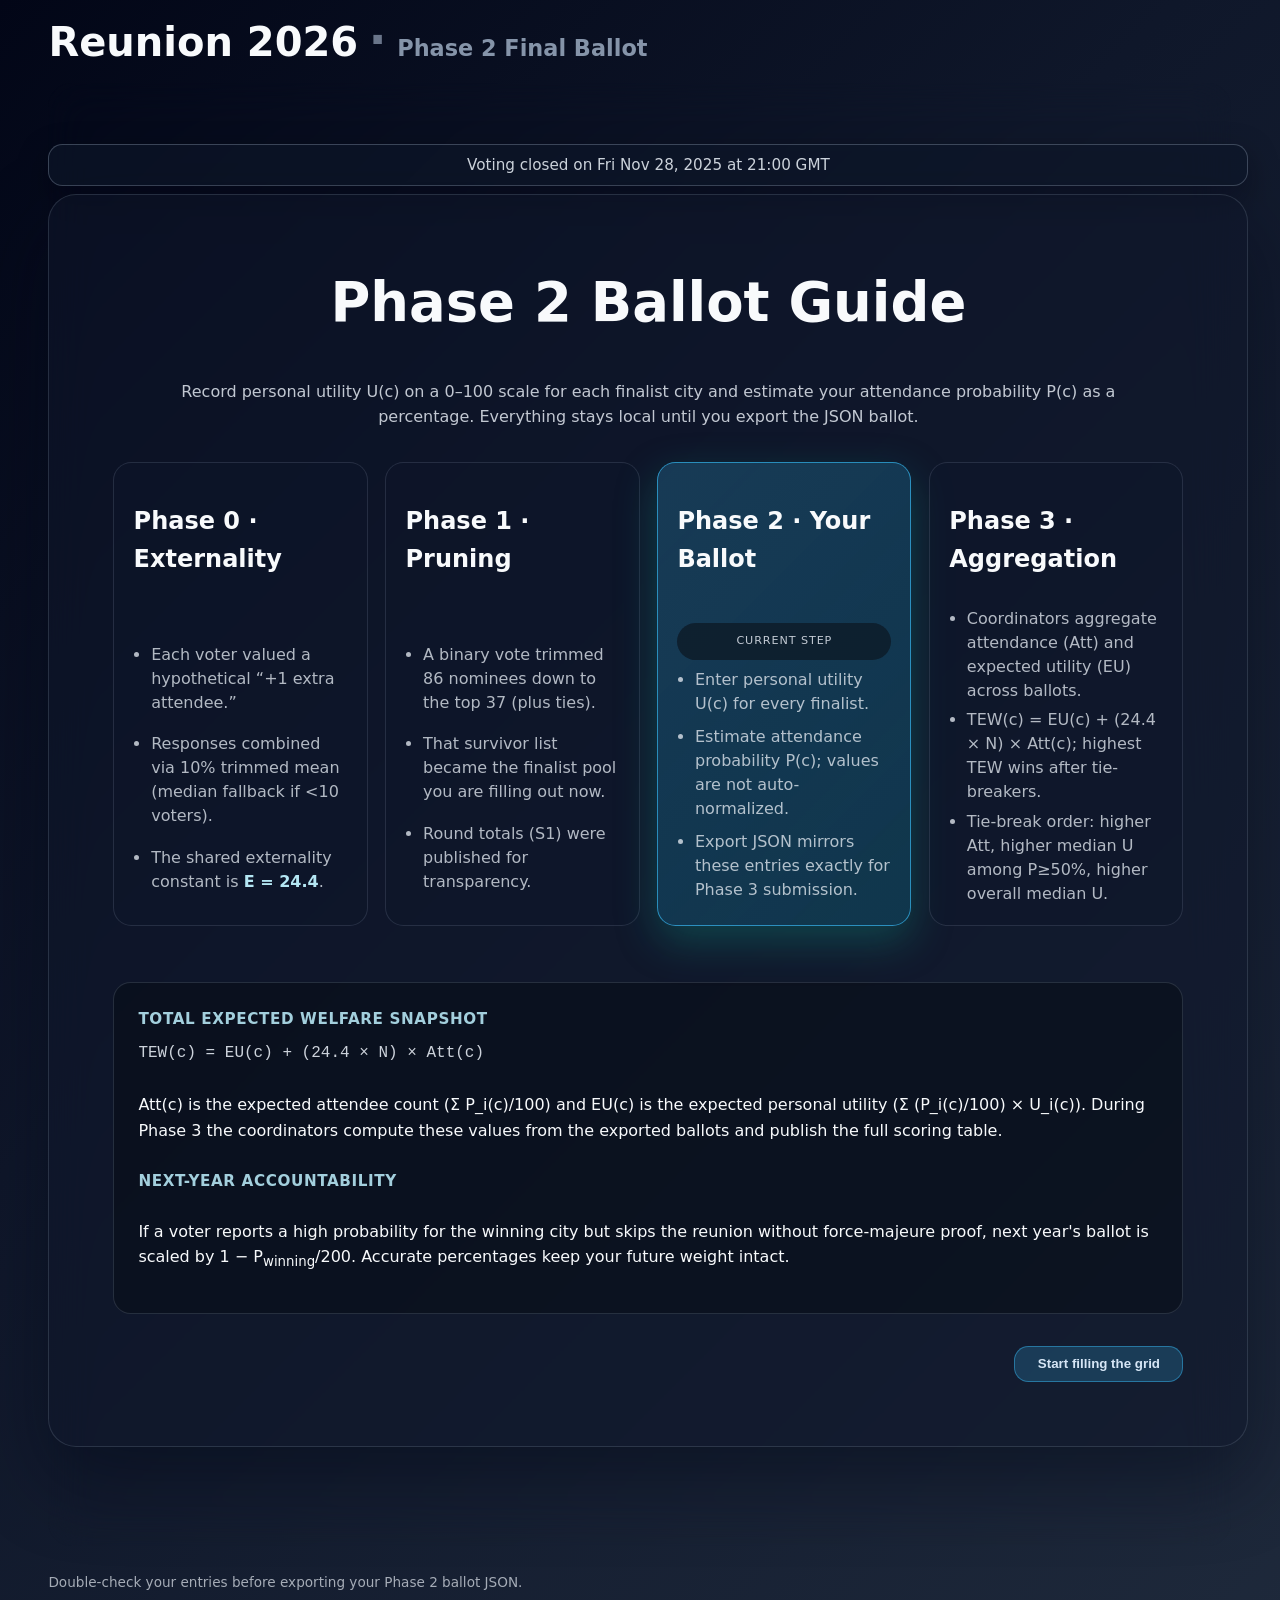
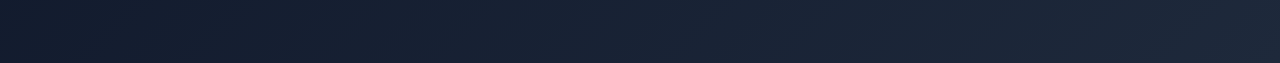
==== commit c18e7115: "release: add banner countdown" ====
--- a/index.html
+++ b/index.html
@@ -5,24 +5,28 @@
 		<meta name="viewport" content="width=device-width, initial-scale=1" />
 		
 		<link href="./_app/immutable/assets/0.D694T-lY.css" rel="stylesheet">
-		<link href="./_app/immutable/assets/2.BR216mOx.css" rel="stylesheet">
-		<link rel="modulepreload" href="./_app/immutable/entry/start.DMqvN6rd.js">
-		<link rel="modulepreload" href="./_app/immutable/chunks/Bs-790q5.js">
+		<link href="./_app/immutable/assets/2.HRNiUAYQ.css" rel="stylesheet">
+		<link rel="modulepreload" href="./_app/immutable/entry/start.DdRGpKuW.js">
+		<link rel="modulepreload" href="./_app/immutable/chunks/0mhoigzK.js">
 		<link rel="modulepreload" href="./_app/immutable/chunks/CtXWJ4Rl.js">
-		<link rel="modulepreload" href="./_app/immutable/chunks/Cgd6-Xd5.js">
+		<link rel="modulepreload" href="./_app/immutable/chunks/DKz3C7iu.js">
 		<link rel="modulepreload" href="./_app/immutable/chunks/DX2lUfdR.js">
-		<link rel="modulepreload" href="./_app/immutable/entry/app.DGzJ-bZt.js">
+		<link rel="modulepreload" href="./_app/immutable/entry/app.CL-hw4FE.js">
 		<link rel="modulepreload" href="./_app/immutable/chunks/j1nT2hqj.js">
 		<link rel="modulepreload" href="./_app/immutable/chunks/DscdaUK8.js">
 		<link rel="modulepreload" href="./_app/immutable/chunks/BkcxXaB0.js">
 		<link rel="modulepreload" href="./_app/immutable/chunks/CvkxTUf8.js">
-		<link rel="modulepreload" href="./_app/immutable/nodes/0.D7dzbwtr.js">
+		<link rel="modulepreload" href="./_app/immutable/nodes/0.bhP9dTOE.js">
 		<link rel="modulepreload" href="./_app/immutable/chunks/tUnkN8nb.js">
-		<link rel="modulepreload" href="./_app/immutable/chunks/BU4FSgLZ.js">
-		<link rel="modulepreload" href="./_app/immutable/nodes/2.j0ocAzdB.js"><!--12qhfyh--><link rel="icon" href="data:image/svg+xml,%3csvg%20xmlns='http://www.w3.org/2000/svg'%20width='107'%20height='128'%20viewBox='0%200%20107%20128'%3e%3ctitle%3esvelte-logo%3c/title%3e%3cpath%20d='M94.157%2022.819c-10.4-14.885-30.94-19.297-45.792-9.835L22.282%2029.608A29.92%2029.92%200%200%200%208.764%2049.65a31.5%2031.5%200%200%200%203.108%2020.231%2030%2030%200%200%200-4.477%2011.183%2031.9%2031.9%200%200%200%205.448%2024.116c10.402%2014.887%2030.942%2019.297%2045.791%209.835l26.083-16.624A29.92%2029.92%200%200%200%2098.235%2078.35a31.53%2031.53%200%200%200-3.105-20.232%2030%2030%200%200%200%204.474-11.182%2031.88%2031.88%200%200%200-5.447-24.116'%20style='fill:%23ff3e00'/%3e%3cpath%20d='M45.817%20106.582a20.72%2020.72%200%200%201-22.237-8.243%2019.17%2019.17%200%200%201-3.277-14.503%2018%2018%200%200%201%20.624-2.435l.49-1.498%201.337.981a33.6%2033.6%200%200%200%2010.203%205.098l.97.294-.09.968a5.85%205.85%200%200%200%201.052%203.878%206.24%206.24%200%200%200%206.695%202.485%205.8%205.8%200%200%200%201.603-.704L69.27%2076.28a5.43%205.43%200%200%200%202.45-3.631%205.8%205.8%200%200%200-.987-4.371%206.24%206.24%200%200%200-6.698-2.487%205.7%205.7%200%200%200-1.6.704l-9.953%206.345a19%2019%200%200%201-5.296%202.326%2020.72%2020.72%200%200%201-22.237-8.243%2019.17%2019.17%200%200%201-3.277-14.502%2017.99%2017.99%200%200%201%208.13-12.052l26.081-16.623a19%2019%200%200%201%205.3-2.329%2020.72%2020.72%200%200%201%2022.237%208.243%2019.17%2019.17%200%200%201%203.277%2014.503%2018%2018%200%200%201-.624%202.435l-.49%201.498-1.337-.98a33.6%2033.6%200%200%200-10.203-5.1l-.97-.294.09-.968a5.86%205.86%200%200%200-1.052-3.878%206.24%206.24%200%200%200-6.696-2.485%205.8%205.8%200%200%200-1.602.704L37.73%2051.72a5.42%205.42%200%200%200-2.449%203.63%205.79%205.79%200%200%200%20.986%204.372%206.24%206.24%200%200%200%206.698%202.486%205.8%205.8%200%200%200%201.602-.704l9.952-6.342a19%2019%200%200%201%205.295-2.328%2020.72%2020.72%200%200%201%2022.237%208.242%2019.17%2019.17%200%200%201%203.277%2014.503%2018%2018%200%200%201-8.13%2012.053l-26.081%2016.622a19%2019%200%200%201-5.3%202.328'%20style='fill:%23fff'/%3e%3c/svg%3e"/><!----><!--1uha8ag--><!----><title>Reunion 2026 — Lightning Grid</title>
+		<link rel="modulepreload" href="./_app/immutable/chunks/Cr3u1VxF.js">
+		<link rel="modulepreload" href="./_app/immutable/nodes/2.D1go4lVp.js"><!--12qhfyh--><link rel="icon" href="data:image/svg+xml,%3csvg%20xmlns='http://www.w3.org/2000/svg'%20width='107'%20height='128'%20viewBox='0%200%20107%20128'%3e%3ctitle%3esvelte-logo%3c/title%3e%3cpath%20d='M94.157%2022.819c-10.4-14.885-30.94-19.297-45.792-9.835L22.282%2029.608A29.92%2029.92%200%200%200%208.764%2049.65a31.5%2031.5%200%200%200%203.108%2020.231%2030%2030%200%200%200-4.477%2011.183%2031.9%2031.9%200%200%200%205.448%2024.116c10.402%2014.887%2030.942%2019.297%2045.791%209.835l26.083-16.624A29.92%2029.92%200%200%200%2098.235%2078.35a31.53%2031.53%200%200%200-3.105-20.232%2030%2030%200%200%200%204.474-11.182%2031.88%2031.88%200%200%200-5.447-24.116'%20style='fill:%23ff3e00'/%3e%3cpath%20d='M45.817%20106.582a20.72%2020.72%200%200%201-22.237-8.243%2019.17%2019.17%200%200%201-3.277-14.503%2018%2018%200%200%201%20.624-2.435l.49-1.498%201.337.981a33.6%2033.6%200%200%200%2010.203%205.098l.97.294-.09.968a5.85%205.85%200%200%200%201.052%203.878%206.24%206.24%200%200%200%206.695%202.485%205.8%205.8%200%200%200%201.603-.704L69.27%2076.28a5.43%205.43%200%200%200%202.45-3.631%205.8%205.8%200%200%200-.987-4.371%206.24%206.24%200%200%200-6.698-2.487%205.7%205.7%200%200%200-1.6.704l-9.953%206.345a19%2019%200%200%201-5.296%202.326%2020.72%2020.72%200%200%201-22.237-8.243%2019.17%2019.17%200%200%201-3.277-14.502%2017.99%2017.99%200%200%201%208.13-12.052l26.081-16.623a19%2019%200%200%201%205.3-2.329%2020.72%2020.72%200%200%201%2022.237%208.243%2019.17%2019.17%200%200%201%203.277%2014.503%2018%2018%200%200%201-.624%202.435l-.49%201.498-1.337-.98a33.6%2033.6%200%200%200-10.203-5.1l-.97-.294.09-.968a5.86%205.86%200%200%200-1.052-3.878%206.24%206.24%200%200%200-6.696-2.485%205.8%205.8%200%200%200-1.602.704L37.73%2051.72a5.42%205.42%200%200%200-2.449%203.63%205.79%205.79%200%200%200%20.986%204.372%206.24%206.24%200%200%200%206.698%202.486%205.8%205.8%200%200%200%201.602-.704l9.952-6.342a19%2019%200%200%201%205.295-2.328%2020.72%2020.72%200%200%201%2022.237%208.242%2019.17%2019.17%200%200%201%203.277%2014.503%2018%2018%200%200%201-8.13%2012.053l-26.081%2016.622a19%2019%200%200%201-5.3%202.328'%20style='fill:%23fff'/%3e%3c/svg%3e"/><!----><!--1uha8ag--><!----><title>Reunion 2026 — Lightning Grid (Voting ends in 19d 01:42 GMT)</title>
 	</head>
 	<body data-sveltekit-preload-data="hover">
-		<div style="display: contents"><!--[--><!--[--><!----><div class="app-shell svelte-12qhfyh"><!--[--><header class="app-header svelte-12qhfyh"><div class="brand svelte-12qhfyh"><h1 class="svelte-12qhfyh"><a href="/" class="svelte-12qhfyh"><span class="brand-name svelte-12qhfyh">Reunion 2026</span> <span class="brand-separator svelte-12qhfyh" aria-hidden="true">·</span> <span class="brand-phase svelte-12qhfyh">Phase 2 Final Ballot</span></a></h1></div> <!--[!--><!--]--> <!--[!--><!--]--> <div class="sr-announcer svelte-12qhfyh" aria-live="polite" aria-atomic="true"></div></header><!--]--> <div class="app-body svelte-12qhfyh"><main class="content grid-mode svelte-12qhfyh" id="main-content" tabindex="-1"><!--[--><!----><div class="page-container svelte-1uha8ag"><!--[!--><section class="grid-shell svelte-1mrulz2"><header class="grid-header svelte-1mrulz2"><div class="status-inline svelte-jdafhq"><!--[!--><!--]--> <span class="chip chip-button static svelte-jdafhq"><span class="label svelte-jdafhq">Last saved</span> <span class="chip-content svelte-jdafhq"><span class="chip-icon svelte-jdafhq" aria-hidden="true">💾</span> <strong class="svelte-jdafhq">Not saved yet</strong></span></span> <button type="button" class="chip chip-button svelte-jdafhq"><span class="label svelte-jdafhq"><span class="btn-icon svelte-jdafhq" aria-hidden="true">🗑</span> Reset</span> <strong class="svelte-jdafhq">Clear ballot</strong></button> <!--[!--><!--]--></div> <!--[!--><!--]--><!----> <div class="toolbar svelte-1mrulz2"><div class="history-wrapper svelte-h2c6bt" role="group"><button type="button" class="history-button svelte-h2c6bt" aria-haspopup="dialog" aria-expanded="false"><span class="btn-icon svelte-h2c6bt" aria-hidden="true">🧾</span> <span>Log (0)</span></button> <!--[!--><!--]--></div><!----> <button type="button" disabled class="svelte-1mrulz2"><span class="btn-icon svelte-1mrulz2" aria-hidden="true">↺</span> Undo</button> <button type="button" disabled class="svelte-1mrulz2"><span class="btn-icon svelte-1mrulz2" aria-hidden="true">↻</span> Redo</button> <button type="button" class="svelte-1mrulz2"><span class="btn-icon svelte-1mrulz2" aria-hidden="true">🛠</span> Bulk Actions</button></div></header> <div class="table-scroll svelte-1mrulz2"><table class="svelte-1mrulz2"><colgroup><col class="col-city svelte-1mrulz2"/><col class="col-utility svelte-1mrulz2"/><col class="col-probability svelte-1mrulz2"/></colgroup><thead class="svelte-1mrulz2"><tr><th scope="col" class="city-header svelte-1mrulz2">City</th><th scope="col" class="utility-header svelte-1mrulz2">Utility</th><th scope="col" class="probability-header svelte-1mrulz2">Probability</th></tr></thead><tbody class="svelte-1mrulz2"><!--[--><tr class="city-row svelte-1mrulz2" data-row="athens-greece"><th scope="row" class="city-col svelte-1mrulz2"><div class="city-card svelte-1mrulz2"><div class="row-bg svelte-1mrulz2"><!--[!--><!--[--><div class="background-strip svelte-f9uau2" aria-hidden="true"><!--[!--><!--[!--><!--[!--><div class="background-placeholder svelte-f9uau2">Preparing imagery…</div><!--]--><!--]--><!--]--></div><!--]--><!--]--><!----></div> <div class="row-content svelte-1mrulz2"><div class="city-headline svelte-1mrulz2"><div class="city-title svelte-1mrulz2"><span class="city-country svelte-1mrulz2"><span class="flag svelte-1mrulz2" aria-hidden="true">🇬🇷</span> Greece</span> <span class="city-name svelte-1mrulz2">Athens</span></div></div> <div class="meta-stack svelte-1mrulz2"><!--[--><div class="info-chip summary-chip svelte-1mrulz2"><span aria-hidden="true">ℹ️</span> Historic crossroads where ancient democracy meets modern Mediterranean culture beneath the Acropolis.</div><!--]--> <!--[--><div class="info-chip svelte-1mrulz2"><span aria-hidden="true">🌤</span> October: Mild 17-24°C, golden light and low rainfall ideal for exploring ruins and seaside promenades.</div><!--]--> <!--[--><div class="info-chip svelte-1mrulz2"><span aria-hidden="true">🍽</span> Mezedes platters, souvlaki, fresh seafood, local wines, and vibrant café culture.</div><!--]--></div></div></div></th><td class="utility-col svelte-1mrulz2"><div class="picker svelte-furii8" data-state="empty" data-open="false"><button type="button" class="value-button svelte-furii8" aria-label="Utility value"><span class="value-label svelte-furii8">??</span></button> <p class="hint svelte-furii8" aria-live="polite"></p> <!--[!--><!--]--></div><!----></td><td class="probability-col svelte-1mrulz2"><div class="probability-cell svelte-1mrulz2"><div class="input-stack svelte-1mrulz2"><div class="picker svelte-cojlv" data-state="empty" data-open="false"><button type="button" class="value-button svelte-cojlv" aria-label="Attendance probability"><span class="value-label svelte-cojlv">??%</span></button> <p class="hint svelte-cojlv" aria-live="polite"></p> <!--[!--><!--]--></div><!----> <button type="button" class="row-reset svelte-1mrulz2"><span class="btn-icon svelte-1mrulz2" aria-hidden="true">⟲</span> Reset</button></div></div></td></tr><tr class="city-row svelte-1mrulz2" data-row="bangkok-thailand"><th scope="row" class="city-col svelte-1mrulz2"><div class="city-card svelte-1mrulz2"><div class="row-bg svelte-1mrulz2"><!--[!--><!--[--><div class="background-strip svelte-f9uau2" aria-hidden="true"><!--[!--><!--[!--><!--[!--><div class="background-placeholder svelte-f9uau2">Preparing imagery…</div><!--]--><!--]--><!--]--></div><!--]--><!--]--><!----></div> <div class="row-content svelte-1mrulz2"><div class="city-headline svelte-1mrulz2"><div class="city-title svelte-1mrulz2"><span class="city-country svelte-1mrulz2"><span class="flag svelte-1mrulz2" aria-hidden="true">🇹🇭</span> Thailand</span> <span class="city-name svelte-1mrulz2">Bangkok</span></div></div> <div class="meta-stack svelte-1mrulz2"><!--[--><div class="info-chip summary-chip svelte-1mrulz2"><span aria-hidden="true">ℹ️</span> Thailand's capital buzzing with temples, canal life, and neon-lit night markets.</div><!--]--> <!--[--><div class="info-chip svelte-1mrulz2"><span aria-hidden="true">🌤</span> October: End of rainy season, 25-32°C with occasional showers and cooler evenings.</div><!--]--> <!--[--><div class="info-chip svelte-1mrulz2"><span aria-hidden="true">🍽</span> Pad thai, green curry, mango sticky rice, and endless street food stalls.</div><!--]--></div></div></div></th><td class="utility-col svelte-1mrulz2"><div class="picker svelte-furii8" data-state="empty" data-open="false"><button type="button" class="value-button svelte-furii8" aria-label="Utility value"><span class="value-label svelte-furii8">??</span></button> <p class="hint svelte-furii8" aria-live="polite"></p> <!--[!--><!--]--></div><!----></td><td class="probability-col svelte-1mrulz2"><div class="probability-cell svelte-1mrulz2"><div class="input-stack svelte-1mrulz2"><div class="picker svelte-cojlv" data-state="empty" data-open="false"><button type="button" class="value-button svelte-cojlv" aria-label="Attendance probability"><span class="value-label svelte-cojlv">??%</span></button> <p class="hint svelte-cojlv" aria-live="polite"></p> <!--[!--><!--]--></div><!----> <button type="button" class="row-reset svelte-1mrulz2"><span class="btn-icon svelte-1mrulz2" aria-hidden="true">⟲</span> Reset</button></div></div></td></tr><tr class="city-row svelte-1mrulz2" data-row="belgrade-serbia"><th scope="row" class="city-col svelte-1mrulz2"><div class="city-card svelte-1mrulz2"><div class="row-bg svelte-1mrulz2"><!--[!--><!--[--><div class="background-strip svelte-f9uau2" aria-hidden="true"><!--[!--><!--[!--><!--[!--><div class="background-placeholder svelte-f9uau2">Preparing imagery…</div><!--]--><!--]--><!--]--></div><!--]--><!--]--><!----></div> <div class="row-content svelte-1mrulz2"><div class="city-headline svelte-1mrulz2"><div class="city-title svelte-1mrulz2"><span class="city-country svelte-1mrulz2"><span class="flag svelte-1mrulz2" aria-hidden="true">🇷🇸</span> Serbia</span> <span class="city-name svelte-1mrulz2">Belgrade</span></div></div> <div class="meta-stack svelte-1mrulz2"><!--[--><div class="info-chip summary-chip svelte-1mrulz2"><span aria-hidden="true">ℹ️</span> Danube fortress city mixing Ottoman heritage, brutalist relics, and all-night river clubs.</div><!--]--> <!--[--><div class="info-chip svelte-1mrulz2"><span aria-hidden="true">🌤</span> October: Crisp 11-19°C with colorful parks and cozy kafanas.</div><!--]--> <!--[--><div class="info-chip svelte-1mrulz2"><span aria-hidden="true">🍽</span> Ćevapi, karađorđeva schnitzel, rakija brandy, and hearty Balkan stews.</div><!--]--></div></div></div></th><td class="utility-col svelte-1mrulz2"><div class="picker svelte-furii8" data-state="empty" data-open="false"><button type="button" class="value-button svelte-furii8" aria-label="Utility value"><span class="value-label svelte-furii8">??</span></button> <p class="hint svelte-furii8" aria-live="polite"></p> <!--[!--><!--]--></div><!----></td><td class="probability-col svelte-1mrulz2"><div class="probability-cell svelte-1mrulz2"><div class="input-stack svelte-1mrulz2"><div class="picker svelte-cojlv" data-state="empty" data-open="false"><button type="button" class="value-button svelte-cojlv" aria-label="Attendance probability"><span class="value-label svelte-cojlv">??%</span></button> <p class="hint svelte-cojlv" aria-live="polite"></p> <!--[!--><!--]--></div><!----> <button type="button" class="row-reset svelte-1mrulz2"><span class="btn-icon svelte-1mrulz2" aria-hidden="true">⟲</span> Reset</button></div></div></td></tr><tr class="city-row svelte-1mrulz2" data-row="buenos-aires-argentina"><th scope="row" class="city-col svelte-1mrulz2"><div class="city-card svelte-1mrulz2"><div class="row-bg svelte-1mrulz2"><!--[!--><!--[--><div class="background-strip svelte-f9uau2" aria-hidden="true"><!--[!--><!--[!--><!--[!--><div class="background-placeholder svelte-f9uau2">Preparing imagery…</div><!--]--><!--]--><!--]--></div><!--]--><!--]--><!----></div> <div class="row-content svelte-1mrulz2"><div class="city-headline svelte-1mrulz2"><div class="city-title svelte-1mrulz2"><span class="city-country svelte-1mrulz2"><span class="flag svelte-1mrulz2" aria-hidden="true">🇦🇷</span> Argentina</span> <span class="city-name svelte-1mrulz2">Buenos Aires</span></div></div> <div class="meta-stack svelte-1mrulz2"><!--[--><div class="info-chip summary-chip svelte-1mrulz2"><span aria-hidden="true">ℹ️</span> Tango salons, leafy boulevards, and creative barrios earn the city its 'Paris of South America' nickname.</div><!--]--> <!--[--><div class="info-chip svelte-1mrulz2"><span aria-hidden="true">🌤</span> October: Spring 14-23°C with jacaranda blooms and pleasant evenings.</div><!--]--> <!--[--><div class="info-chip svelte-1mrulz2"><span aria-hidden="true">🍽</span> Asado grills, empanadas, medialunas, Malbec wine, and café culture.</div><!--]--></div></div></div></th><td class="utility-col svelte-1mrulz2"><div class="picker svelte-furii8" data-state="empty" data-open="false"><button type="button" class="value-button svelte-furii8" aria-label="Utility value"><span class="value-label svelte-furii8">??</span></button> <p class="hint svelte-furii8" aria-live="polite"></p> <!--[!--><!--]--></div><!----></td><td class="probability-col svelte-1mrulz2"><div class="probability-cell svelte-1mrulz2"><div class="input-stack svelte-1mrulz2"><div class="picker svelte-cojlv" data-state="empty" data-open="false"><button type="button" class="value-button svelte-cojlv" aria-label="Attendance probability"><span class="value-label svelte-cojlv">??%</span></button> <p class="hint svelte-cojlv" aria-live="polite"></p> <!--[!--><!--]--></div><!----> <button type="button" class="row-reset svelte-1mrulz2"><span class="btn-icon svelte-1mrulz2" aria-hidden="true">⟲</span> Reset</button></div></div></td></tr><tr class="city-row svelte-1mrulz2" data-row="bucharest-romania"><th scope="row" class="city-col svelte-1mrulz2"><div class="city-card svelte-1mrulz2"><div class="row-bg svelte-1mrulz2"><!--[!--><!--[--><div class="background-strip svelte-f9uau2" aria-hidden="true"><!--[!--><!--[!--><!--[!--><div class="background-placeholder svelte-f9uau2">Preparing imagery…</div><!--]--><!--]--><!--]--></div><!--]--><!--]--><!----></div> <div class="row-content svelte-1mrulz2"><div class="city-headline svelte-1mrulz2"><div class="city-title svelte-1mrulz2"><span class="city-country svelte-1mrulz2"><span class="flag svelte-1mrulz2" aria-hidden="true">🇷🇴</span> Romania</span> <span class="city-name svelte-1mrulz2">Bucharest</span></div></div> <div class="meta-stack svelte-1mrulz2"><!--[--><div class="info-chip summary-chip svelte-1mrulz2"><span aria-hidden="true">ℹ️</span> Belle Époque facades meet communist boulevards and burgeoning creative hubs.</div><!--]--> <!--[--><div class="info-chip svelte-1mrulz2"><span aria-hidden="true">🌤</span> October: Cool 9-19°C with colorful parks and cozy wine bars.</div><!--]--> <!--[--><div class="info-chip svelte-1mrulz2"><span aria-hidden="true">🍽</span> Sarmale cabbage rolls, mici sausages, polenta, and Romanian wines.</div><!--]--></div></div></div></th><td class="utility-col svelte-1mrulz2"><div class="picker svelte-furii8" data-state="empty" data-open="false"><button type="button" class="value-button svelte-furii8" aria-label="Utility value"><span class="value-label svelte-furii8">??</span></button> <p class="hint svelte-furii8" aria-live="polite"></p> <!--[!--><!--]--></div><!----></td><td class="probability-col svelte-1mrulz2"><div class="probability-cell svelte-1mrulz2"><div class="input-stack svelte-1mrulz2"><div class="picker svelte-cojlv" data-state="empty" data-open="false"><button type="button" class="value-button svelte-cojlv" aria-label="Attendance probability"><span class="value-label svelte-cojlv">??%</span></button> <p class="hint svelte-cojlv" aria-live="polite"></p> <!--[!--><!--]--></div><!----> <button type="button" class="row-reset svelte-1mrulz2"><span class="btn-icon svelte-1mrulz2" aria-hidden="true">⟲</span> Reset</button></div></div></td></tr><tr class="city-row svelte-1mrulz2" data-row="budapest-hungary"><th scope="row" class="city-col svelte-1mrulz2"><div class="city-card svelte-1mrulz2"><div class="row-bg svelte-1mrulz2"><!--[!--><!--[--><div class="background-strip svelte-f9uau2" aria-hidden="true"><!--[!--><!--[!--><!--[!--><div class="background-placeholder svelte-f9uau2">Preparing imagery…</div><!--]--><!--]--><!--]--></div><!--]--><!--]--><!----></div> <div class="row-content svelte-1mrulz2"><div class="city-headline svelte-1mrulz2"><div class="city-title svelte-1mrulz2"><span class="city-country svelte-1mrulz2"><span class="flag svelte-1mrulz2" aria-hidden="true">🇭🇺</span> Hungary</span> <span class="city-name svelte-1mrulz2">Budapest</span></div></div> <div class="meta-stack svelte-1mrulz2"><!--[--><div class="info-chip summary-chip svelte-1mrulz2"><span aria-hidden="true">ℹ️</span> Thermal baths, ruin bars, and Danube panoramas define this twin-city capital.</div><!--]--> <!--[--><div class="info-chip svelte-1mrulz2"><span aria-hidden="true">🌤</span> October: Crisp 10-17°C, foggy mornings and golden afternoons.</div><!--]--> <!--[--><div class="info-chip svelte-1mrulz2"><span aria-hidden="true">🍽</span> Goulash, chimney cake, tokaji wine, and hearty Magyar comfort foods.</div><!--]--></div></div></div></th><td class="utility-col svelte-1mrulz2"><div class="picker svelte-furii8" data-state="empty" data-open="false"><button type="button" class="value-button svelte-furii8" aria-label="Utility value"><span class="value-label svelte-furii8">??</span></button> <p class="hint svelte-furii8" aria-live="polite"></p> <!--[!--><!--]--></div><!----></td><td class="probability-col svelte-1mrulz2"><div class="probability-cell svelte-1mrulz2"><div class="input-stack svelte-1mrulz2"><div class="picker svelte-cojlv" data-state="empty" data-open="false"><button type="button" class="value-button svelte-cojlv" aria-label="Attendance probability"><span class="value-label svelte-cojlv">??%</span></button> <p class="hint svelte-cojlv" aria-live="polite"></p> <!--[!--><!--]--></div><!----> <button type="button" class="row-reset svelte-1mrulz2"><span class="btn-icon svelte-1mrulz2" aria-hidden="true">⟲</span> Reset</button></div></div></td></tr><tr class="city-row svelte-1mrulz2" data-row="cairo-egypt"><th scope="row" class="city-col svelte-1mrulz2"><div class="city-card svelte-1mrulz2"><div class="row-bg svelte-1mrulz2"><!--[!--><!--[--><div class="background-strip svelte-f9uau2" aria-hidden="true"><!--[!--><!--[!--><!--[!--><div class="background-placeholder svelte-f9uau2">Preparing imagery…</div><!--]--><!--]--><!--]--></div><!--]--><!--]--><!----></div> <div class="row-content svelte-1mrulz2"><div class="city-headline svelte-1mrulz2"><div class="city-title svelte-1mrulz2"><span class="city-country svelte-1mrulz2"><span class="flag svelte-1mrulz2" aria-hidden="true">🇪🇬</span> Egypt</span> <span class="city-name svelte-1mrulz2">Cairo</span></div></div> <div class="meta-stack svelte-1mrulz2"><!--[--><div class="info-chip summary-chip svelte-1mrulz2"><span aria-hidden="true">ℹ️</span> Pharaonic wonders meet Islamic architecture along the Nile's bustling capital.</div><!--]--> <!--[--><div class="info-chip svelte-1mrulz2"><span aria-hidden="true">🌤</span> October: Comfortable 20-28°C with dry desert air perfect for pyramid excursions.</div><!--]--> <!--[--><div class="info-chip svelte-1mrulz2"><span aria-hidden="true">🍽</span> Koshari, falafel (ta'amiya), fresh pita, mint tea, and syrupy pastries.</div><!--]--></div></div></div></th><td class="utility-col svelte-1mrulz2"><div class="picker svelte-furii8" data-state="empty" data-open="false"><button type="button" class="value-button svelte-furii8" aria-label="Utility value"><span class="value-label svelte-furii8">??</span></button> <p class="hint svelte-furii8" aria-live="polite"></p> <!--[!--><!--]--></div><!----></td><td class="probability-col svelte-1mrulz2"><div class="probability-cell svelte-1mrulz2"><div class="input-stack svelte-1mrulz2"><div class="picker svelte-cojlv" data-state="empty" data-open="false"><button type="button" class="value-button svelte-cojlv" aria-label="Attendance probability"><span class="value-label svelte-cojlv">??%</span></button> <p class="hint svelte-cojlv" aria-live="polite"></p> <!--[!--><!--]--></div><!----> <button type="button" class="row-reset svelte-1mrulz2"><span class="btn-icon svelte-1mrulz2" aria-hidden="true">⟲</span> Reset</button></div></div></td></tr><tr class="city-row svelte-1mrulz2" data-row="casablanca-morocco"><th scope="row" class="city-col svelte-1mrulz2"><div class="city-card svelte-1mrulz2"><div class="row-bg svelte-1mrulz2"><!--[!--><!--[--><div class="background-strip svelte-f9uau2" aria-hidden="true"><!--[!--><!--[!--><!--[!--><div class="background-placeholder svelte-f9uau2">Preparing imagery…</div><!--]--><!--]--><!--]--></div><!--]--><!--]--><!----></div> <div class="row-content svelte-1mrulz2"><div class="city-headline svelte-1mrulz2"><div class="city-title svelte-1mrulz2"><span class="city-country svelte-1mrulz2"><span class="flag svelte-1mrulz2" aria-hidden="true">🇲🇦</span> Morocco</span> <span class="city-name svelte-1mrulz2">Casablanca</span></div></div> <div class="meta-stack svelte-1mrulz2"><!--[--><div class="info-chip summary-chip svelte-1mrulz2"><span aria-hidden="true">ℹ️</span> Atlantic port balancing Art Deco heritage, modern business towers, and seaside promenades.</div><!--]--> <!--[--><div class="info-chip svelte-1mrulz2"><span aria-hidden="true">🌤</span> October: Mild 18-26°C with ocean breezes and sunny days.</div><!--]--> <!--[--><div class="info-chip svelte-1mrulz2"><span aria-hidden="true">🍽</span> Tagine, couscous, mint tea, seafood pastilla, and Moroccan pastries.</div><!--]--></div></div></div></th><td class="utility-col svelte-1mrulz2"><div class="picker svelte-furii8" data-state="empty" data-open="false"><button type="button" class="value-button svelte-furii8" aria-label="Utility value"><span class="value-label svelte-furii8">??</span></button> <p class="hint svelte-furii8" aria-live="polite"></p> <!--[!--><!--]--></div><!----></td><td class="probability-col svelte-1mrulz2"><div class="probability-cell svelte-1mrulz2"><div class="input-stack svelte-1mrulz2"><div class="picker svelte-cojlv" data-state="empty" data-open="false"><button type="button" class="value-button svelte-cojlv" aria-label="Attendance probability"><span class="value-label svelte-cojlv">??%</span></button> <p class="hint svelte-cojlv" aria-live="polite"></p> <!--[!--><!--]--></div><!----> <button type="button" class="row-reset svelte-1mrulz2"><span class="btn-icon svelte-1mrulz2" aria-hidden="true">⟲</span> Reset</button></div></div></td></tr><tr class="city-row svelte-1mrulz2" data-row="chiang-mai-thailand"><th scope="row" class="city-col svelte-1mrulz2"><div class="city-card svelte-1mrulz2"><div class="row-bg svelte-1mrulz2"><!--[!--><!--[--><div class="background-strip svelte-f9uau2" aria-hidden="true"><!--[!--><!--[!--><!--[!--><div class="background-placeholder svelte-f9uau2">Preparing imagery…</div><!--]--><!--]--><!--]--></div><!--]--><!--]--><!----></div> <div class="row-content svelte-1mrulz2"><div class="city-headline svelte-1mrulz2"><div class="city-title svelte-1mrulz2"><span class="city-country svelte-1mrulz2"><span class="flag svelte-1mrulz2" aria-hidden="true">🇹🇭</span> Thailand</span> <span class="city-name svelte-1mrulz2">Chiang Mai</span></div></div> <div class="meta-stack svelte-1mrulz2"><!--[--><div class="info-chip summary-chip svelte-1mrulz2"><span aria-hidden="true">ℹ️</span> Mountain temples, artisan markets, and digital-nomad cafés in Thailand's northern capital.</div><!--]--> <!--[--><div class="info-chip svelte-1mrulz2"><span aria-hidden="true">🌤</span> October: End of rainy season, 22-30°C with lush countryside.</div><!--]--> <!--[--><div class="info-chip svelte-1mrulz2"><span aria-hidden="true">🍽</span> Khao soi curry, mango sticky rice, northern Thai sausages, and night bazaar bites.</div><!--]--></div></div></div></th><td class="utility-col svelte-1mrulz2"><div class="picker svelte-furii8" data-state="empty" data-open="false"><button type="button" class="value-button svelte-furii8" aria-label="Utility value"><span class="value-label svelte-furii8">??</span></button> <p class="hint svelte-furii8" aria-live="polite"></p> <!--[!--><!--]--></div><!----></td><td class="probability-col svelte-1mrulz2"><div class="probability-cell svelte-1mrulz2"><div class="input-stack svelte-1mrulz2"><div class="picker svelte-cojlv" data-state="empty" data-open="false"><button type="button" class="value-button svelte-cojlv" aria-label="Attendance probability"><span class="value-label svelte-cojlv">??%</span></button> <p class="hint svelte-cojlv" aria-live="polite"></p> <!--[!--><!--]--></div><!----> <button type="button" class="row-reset svelte-1mrulz2"><span class="btn-icon svelte-1mrulz2" aria-hidden="true">⟲</span> Reset</button></div></div></td></tr><tr class="city-row svelte-1mrulz2" data-row="dublin-ireland"><th scope="row" class="city-col svelte-1mrulz2"><div class="city-card svelte-1mrulz2"><div class="row-bg svelte-1mrulz2"><!--[!--><!--[--><div class="background-strip svelte-f9uau2" aria-hidden="true"><!--[!--><!--[!--><!--[!--><div class="background-placeholder svelte-f9uau2">Preparing imagery…</div><!--]--><!--]--><!--]--></div><!--]--><!--]--><!----></div> <div class="row-content svelte-1mrulz2"><div class="city-headline svelte-1mrulz2"><div class="city-title svelte-1mrulz2"><span class="city-country svelte-1mrulz2"><span class="flag svelte-1mrulz2" aria-hidden="true">🇮🇪</span> Ireland</span> <span class="city-name svelte-1mrulz2">Dublin</span></div></div> <div class="meta-stack svelte-1mrulz2"><!--[--><div class="info-chip summary-chip svelte-1mrulz2"><span aria-hidden="true">ℹ️</span> Literary pubs, Georgian squares, and tech campuses line the River Liffey.</div><!--]--> <!--[--><div class="info-chip svelte-1mrulz2"><span aria-hidden="true">🌤</span> October: Cool 8-14°C with crisp air and cozy pub evenings.</div><!--]--> <!--[--><div class="info-chip svelte-1mrulz2"><span aria-hidden="true">🍽</span> Irish stew, soda bread, oysters, Guinness, and modern Irish cuisine.</div><!--]--></div></div></div></th><td class="utility-col svelte-1mrulz2"><div class="picker svelte-furii8" data-state="empty" data-open="false"><button type="button" class="value-button svelte-furii8" aria-label="Utility value"><span class="value-label svelte-furii8">??</span></button> <p class="hint svelte-furii8" aria-live="polite"></p> <!--[!--><!--]--></div><!----></td><td class="probability-col svelte-1mrulz2"><div class="probability-cell svelte-1mrulz2"><div class="input-stack svelte-1mrulz2"><div class="picker svelte-cojlv" data-state="empty" data-open="false"><button type="button" class="value-button svelte-cojlv" aria-label="Attendance probability"><span class="value-label svelte-cojlv">??%</span></button> <p class="hint svelte-cojlv" aria-live="polite"></p> <!--[!--><!--]--></div><!----> <button type="button" class="row-reset svelte-1mrulz2"><span class="btn-icon svelte-1mrulz2" aria-hidden="true">⟲</span> Reset</button></div></div></td></tr><tr class="city-row svelte-1mrulz2" data-row="dubai-uae"><th scope="row" class="city-col svelte-1mrulz2"><div class="city-card svelte-1mrulz2"><div class="row-bg svelte-1mrulz2"><!--[!--><!--[--><div class="background-strip svelte-f9uau2" aria-hidden="true"><!--[!--><!--[!--><!--[!--><div class="background-placeholder svelte-f9uau2">Preparing imagery…</div><!--]--><!--]--><!--]--></div><!--]--><!--]--><!----></div> <div class="row-content svelte-1mrulz2"><div class="city-headline svelte-1mrulz2"><div class="city-title svelte-1mrulz2"><span class="city-country svelte-1mrulz2"><span class="flag svelte-1mrulz2" aria-hidden="true">🌍</span> United Arab Emirates</span> <span class="city-name svelte-1mrulz2">Dubai</span></div></div> <div class="meta-stack svelte-1mrulz2"><!--[--><div class="info-chip summary-chip svelte-1mrulz2"><span aria-hidden="true">ℹ️</span> Futuristic skyline rising from the desert with luxury malls, beaches, and creekside souks.</div><!--]--> <!--[--><div class="info-chip svelte-1mrulz2"><span aria-hidden="true">🌤</span> October: Hot 26-35°C transitioning from summer heat to pleasant evenings.</div><!--]--> <!--[--><div class="info-chip svelte-1mrulz2"><span aria-hidden="true">🍽</span> Emirati mezze, shawarma, global fine dining, and specialty coffee.</div><!--]--></div></div></div></th><td class="utility-col svelte-1mrulz2"><div class="picker svelte-furii8" data-state="empty" data-open="false"><button type="button" class="value-button svelte-furii8" aria-label="Utility value"><span class="value-label svelte-furii8">??</span></button> <p class="hint svelte-furii8" aria-live="polite"></p> <!--[!--><!--]--></div><!----></td><td class="probability-col svelte-1mrulz2"><div class="probability-cell svelte-1mrulz2"><div class="input-stack svelte-1mrulz2"><div class="picker svelte-cojlv" data-state="empty" data-open="false"><button type="button" class="value-button svelte-cojlv" aria-label="Attendance probability"><span class="value-label svelte-cojlv">??%</span></button> <p class="hint svelte-cojlv" aria-live="polite"></p> <!--[!--><!--]--></div><!----> <button type="button" class="row-reset svelte-1mrulz2"><span class="btn-icon svelte-1mrulz2" aria-hidden="true">⟲</span> Reset</button></div></div></td></tr><tr class="city-row svelte-1mrulz2" data-row="florence-italy"><th scope="row" class="city-col svelte-1mrulz2"><div class="city-card svelte-1mrulz2"><div class="row-bg svelte-1mrulz2"><!--[!--><!--[--><div class="background-strip svelte-f9uau2" aria-hidden="true"><!--[!--><!--[!--><!--[!--><div class="background-placeholder svelte-f9uau2">Preparing imagery…</div><!--]--><!--]--><!--]--></div><!--]--><!--]--><!----></div> <div class="row-content svelte-1mrulz2"><div class="city-headline svelte-1mrulz2"><div class="city-title svelte-1mrulz2"><span class="city-country svelte-1mrulz2"><span class="flag svelte-1mrulz2" aria-hidden="true">🇮🇹</span> Italy</span> <span class="city-name svelte-1mrulz2">Florence</span></div></div> <div class="meta-stack svelte-1mrulz2"><!--[--><div class="info-chip summary-chip svelte-1mrulz2"><span aria-hidden="true">ℹ️</span> Renaissance cradle of art, architecture, and Tuscan gastronomy along the Arno.</div><!--]--> <!--[--><div class="info-chip svelte-1mrulz2"><span aria-hidden="true">🌤</span> October: Gentle 13-21°C with harvest-season markets and golden sunsets.</div><!--]--> <!--[--><div class="info-chip svelte-1mrulz2"><span aria-hidden="true">🍽</span> Bistecca alla fiorentina, ribollita soup, Chianti wine, and gelato.</div><!--]--></div></div></div></th><td class="utility-col svelte-1mrulz2"><div class="picker svelte-furii8" data-state="empty" data-open="false"><button type="button" class="value-button svelte-furii8" aria-label="Utility value"><span class="value-label svelte-furii8">??</span></button> <p class="hint svelte-furii8" aria-live="polite"></p> <!--[!--><!--]--></div><!----></td><td class="probability-col svelte-1mrulz2"><div class="probability-cell svelte-1mrulz2"><div class="input-stack svelte-1mrulz2"><div class="picker svelte-cojlv" data-state="empty" data-open="false"><button type="button" class="value-button svelte-cojlv" aria-label="Attendance probability"><span class="value-label svelte-cojlv">??%</span></button> <p class="hint svelte-cojlv" aria-live="polite"></p> <!--[!--><!--]--></div><!----> <button type="button" class="row-reset svelte-1mrulz2"><span class="btn-icon svelte-1mrulz2" aria-hidden="true">⟲</span> Reset</button></div></div></td></tr><tr class="city-row svelte-1mrulz2" data-row="hanoi-vietnam"><th scope="row" class="city-col svelte-1mrulz2"><div class="city-card svelte-1mrulz2"><div class="row-bg svelte-1mrulz2"><!--[!--><!--[--><div class="background-strip svelte-f9uau2" aria-hidden="true"><!--[!--><!--[!--><!--[!--><div class="background-placeholder svelte-f9uau2">Preparing imagery…</div><!--]--><!--]--><!--]--></div><!--]--><!--]--><!----></div> <div class="row-content svelte-1mrulz2"><div class="city-headline svelte-1mrulz2"><div class="city-title svelte-1mrulz2"><span class="city-country svelte-1mrulz2"><span class="flag svelte-1mrulz2" aria-hidden="true">🇻🇳</span> Vietnam</span> <span class="city-name svelte-1mrulz2">Hanoi</span></div></div> <div class="meta-stack svelte-1mrulz2"><!--[--><div class="info-chip summary-chip svelte-1mrulz2"><span aria-hidden="true">ℹ️</span> French-colonial boulevards meet Old Quarter chaos, lakeside cafés, and street food scooters.</div><!--]--> <!--[--><div class="info-chip svelte-1mrulz2"><span aria-hidden="true">🌤</span> October: Comfortable 21-28°C, drier air and autumn breezes.</div><!--]--> <!--[--><div class="info-chip svelte-1mrulz2"><span aria-hidden="true">🍽</span> Pho, bun cha, egg coffee, and fresh herb-laden Vietnamese fare.</div><!--]--></div></div></div></th><td class="utility-col svelte-1mrulz2"><div class="picker svelte-furii8" data-state="empty" data-open="false"><button type="button" class="value-button svelte-furii8" aria-label="Utility value"><span class="value-label svelte-furii8">??</span></button> <p class="hint svelte-furii8" aria-live="polite"></p> <!--[!--><!--]--></div><!----></td><td class="probability-col svelte-1mrulz2"><div class="probability-cell svelte-1mrulz2"><div class="input-stack svelte-1mrulz2"><div class="picker svelte-cojlv" data-state="empty" data-open="false"><button type="button" class="value-button svelte-cojlv" aria-label="Attendance probability"><span class="value-label svelte-cojlv">??%</span></button> <p class="hint svelte-cojlv" aria-live="polite"></p> <!--[!--><!--]--></div><!----> <button type="button" class="row-reset svelte-1mrulz2"><span class="btn-icon svelte-1mrulz2" aria-hidden="true">⟲</span> Reset</button></div></div></td></tr><tr class="city-row svelte-1mrulz2" data-row="helsinki-finland"><th scope="row" class="city-col svelte-1mrulz2"><div class="city-card svelte-1mrulz2"><div class="row-bg svelte-1mrulz2"><!--[!--><!--[--><div class="background-strip svelte-f9uau2" aria-hidden="true"><!--[!--><!--[!--><!--[!--><div class="background-placeholder svelte-f9uau2">Preparing imagery…</div><!--]--><!--]--><!--]--></div><!--]--><!--]--><!----></div> <div class="row-content svelte-1mrulz2"><div class="city-headline svelte-1mrulz2"><div class="city-title svelte-1mrulz2"><span class="city-country svelte-1mrulz2"><span class="flag svelte-1mrulz2" aria-hidden="true">🇫🇮</span> Finland</span> <span class="city-name svelte-1mrulz2">Helsinki</span></div></div> <div class="meta-stack svelte-1mrulz2"><!--[--><div class="info-chip summary-chip svelte-1mrulz2"><span aria-hidden="true">ℹ️</span> Nordic design hub of seaside saunas, modernist architecture, and island parks.</div><!--]--> <!--[--><div class="info-chip svelte-1mrulz2"><span aria-hidden="true">🌤</span> October: Cool 5-10°C with crisp Baltic air and fall foliage.</div><!--]--> <!--[--><div class="info-chip svelte-1mrulz2"><span aria-hidden="true">🍽</span> Salmon soup, cinnamon buns, rye bread, and Finnish coffee culture.</div><!--]--></div></div></div></th><td class="utility-col svelte-1mrulz2"><div class="picker svelte-furii8" data-state="empty" data-open="false"><button type="button" class="value-button svelte-furii8" aria-label="Utility value"><span class="value-label svelte-furii8">??</span></button> <p class="hint svelte-furii8" aria-live="polite"></p> <!--[!--><!--]--></div><!----></td><td class="probability-col svelte-1mrulz2"><div class="probability-cell svelte-1mrulz2"><div class="input-stack svelte-1mrulz2"><div class="picker svelte-cojlv" data-state="empty" data-open="false"><button type="button" class="value-button svelte-cojlv" aria-label="Attendance probability"><span class="value-label svelte-cojlv">??%</span></button> <p class="hint svelte-cojlv" aria-live="polite"></p> <!--[!--><!--]--></div><!----> <button type="button" class="row-reset svelte-1mrulz2"><span class="btn-icon svelte-1mrulz2" aria-hidden="true">⟲</span> Reset</button></div></div></td></tr><tr class="city-row svelte-1mrulz2" data-row="ho-chi-minh-city-vietnam"><th scope="row" class="city-col svelte-1mrulz2"><div class="city-card svelte-1mrulz2"><div class="row-bg svelte-1mrulz2"><!--[!--><!--[--><div class="background-strip svelte-f9uau2" aria-hidden="true"><!--[!--><!--[!--><!--[!--><div class="background-placeholder svelte-f9uau2">Preparing imagery…</div><!--]--><!--]--><!--]--></div><!--]--><!--]--><!----></div> <div class="row-content svelte-1mrulz2"><div class="city-headline svelte-1mrulz2"><div class="city-title svelte-1mrulz2"><span class="city-country svelte-1mrulz2"><span class="flag svelte-1mrulz2" aria-hidden="true">🇻🇳</span> Vietnam</span> <span class="city-name svelte-1mrulz2">Ho Chi Minh City</span></div></div> <div class="meta-stack svelte-1mrulz2"><!--[--><div class="info-chip summary-chip svelte-1mrulz2"><span aria-hidden="true">ℹ️</span> Saigon's motorbike energy, colonial relics, and fast-rising skyline beside the Saigon River.</div><!--]--> <!--[--><div class="info-chip svelte-1mrulz2"><span aria-hidden="true">🌤</span> October: Transition to dry season, 24-32°C with lighter showers.</div><!--]--> <!--[--><div class="info-chip svelte-1mrulz2"><span aria-hidden="true">🍽</span> Banh mi, ca phe sua da, fresh spring rolls, and modern Vietnamese fusion.</div><!--]--></div></div></div></th><td class="utility-col svelte-1mrulz2"><div class="picker svelte-furii8" data-state="empty" data-open="false"><button type="button" class="value-button svelte-furii8" aria-label="Utility value"><span class="value-label svelte-furii8">??</span></button> <p class="hint svelte-furii8" aria-live="polite"></p> <!--[!--><!--]--></div><!----></td><td class="probability-col svelte-1mrulz2"><div class="probability-cell svelte-1mrulz2"><div class="input-stack svelte-1mrulz2"><div class="picker svelte-cojlv" data-state="empty" data-open="false"><button type="button" class="value-button svelte-cojlv" aria-label="Attendance probability"><span class="value-label svelte-cojlv">??%</span></button> <p class="hint svelte-cojlv" aria-live="polite"></p> <!--[!--><!--]--></div><!----> <button type="button" class="row-reset svelte-1mrulz2"><span class="btn-icon svelte-1mrulz2" aria-hidden="true">⟲</span> Reset</button></div></div></td></tr><tr class="city-row svelte-1mrulz2" data-row="hong-kong-hong-kong"><th scope="row" class="city-col svelte-1mrulz2"><div class="city-card svelte-1mrulz2"><div class="row-bg svelte-1mrulz2"><!--[!--><!--[--><div class="background-strip svelte-f9uau2" aria-hidden="true"><!--[!--><!--[!--><!--[!--><div class="background-placeholder svelte-f9uau2">Preparing imagery…</div><!--]--><!--]--><!--]--></div><!--]--><!--]--><!----></div> <div class="row-content svelte-1mrulz2"><div class="city-headline svelte-1mrulz2"><div class="city-title svelte-1mrulz2"><span class="city-country svelte-1mrulz2"><span class="flag svelte-1mrulz2" aria-hidden="true">🇭🇰</span> Hong Kong</span> <span class="city-name svelte-1mrulz2">Hong Kong</span></div></div> <div class="meta-stack svelte-1mrulz2"><!--[--><div class="info-chip summary-chip svelte-1mrulz2"><span aria-hidden="true">ℹ️</span> Vertical skyline, harbor hikes, and a fusion of Cantonese traditions with international flair.</div><!--]--> <!--[--><div class="info-chip svelte-1mrulz2"><span aria-hidden="true">🌤</span> October: Perfect 22-27°C with clear skies after typhoon season.</div><!--]--> <!--[--><div class="info-chip svelte-1mrulz2"><span aria-hidden="true">🍽</span> Dim sum, roast goose, egg tarts, milk tea, and dai pai dong comfort dishes.</div><!--]--></div></div></div></th><td class="utility-col svelte-1mrulz2"><div class="picker svelte-furii8" data-state="empty" data-open="false"><button type="button" class="value-button svelte-furii8" aria-label="Utility value"><span class="value-label svelte-furii8">??</span></button> <p class="hint svelte-furii8" aria-live="polite"></p> <!--[!--><!--]--></div><!----></td><td class="probability-col svelte-1mrulz2"><div class="probability-cell svelte-1mrulz2"><div class="input-stack svelte-1mrulz2"><div class="picker svelte-cojlv" data-state="empty" data-open="false"><button type="button" class="value-button svelte-cojlv" aria-label="Attendance probability"><span class="value-label svelte-cojlv">??%</span></button> <p class="hint svelte-cojlv" aria-live="polite"></p> <!--[!--><!--]--></div><!----> <button type="button" class="row-reset svelte-1mrulz2"><span class="btn-icon svelte-1mrulz2" aria-hidden="true">⟲</span> Reset</button></div></div></td></tr><tr class="city-row svelte-1mrulz2" data-row="lima-peru"><th scope="row" class="city-col svelte-1mrulz2"><div class="city-card svelte-1mrulz2"><div class="row-bg svelte-1mrulz2"><!--[!--><!--[--><div class="background-strip svelte-f9uau2" aria-hidden="true"><!--[!--><!--[!--><!--[!--><div class="background-placeholder svelte-f9uau2">Preparing imagery…</div><!--]--><!--]--><!--]--></div><!--]--><!--]--><!----></div> <div class="row-content svelte-1mrulz2"><div class="city-headline svelte-1mrulz2"><div class="city-title svelte-1mrulz2"><span class="city-country svelte-1mrulz2"><span class="flag svelte-1mrulz2" aria-hidden="true">🇵🇪</span> Peru</span> <span class="city-name svelte-1mrulz2">Lima</span></div></div> <div class="meta-stack svelte-1mrulz2"><!--[--><div class="info-chip summary-chip svelte-1mrulz2"><span aria-hidden="true">ℹ️</span> Clifftop capital blending colonial plazas with world-renowned gastronomy and Pacific views.</div><!--]--> <!--[--><div class="info-chip svelte-1mrulz2"><span aria-hidden="true">🌤</span> October: Spring 16-21°C with morning mist and mild afternoons.</div><!--]--> <!--[--><div class="info-chip svelte-1mrulz2"><span aria-hidden="true">🍽</span> Ceviche, lomo saltado, pisco sours, and Nikkei fusion cuisine.</div><!--]--></div></div></div></th><td class="utility-col svelte-1mrulz2"><div class="picker svelte-furii8" data-state="empty" data-open="false"><button type="button" class="value-button svelte-furii8" aria-label="Utility value"><span class="value-label svelte-furii8">??</span></button> <p class="hint svelte-furii8" aria-live="polite"></p> <!--[!--><!--]--></div><!----></td><td class="probability-col svelte-1mrulz2"><div class="probability-cell svelte-1mrulz2"><div class="input-stack svelte-1mrulz2"><div class="picker svelte-cojlv" data-state="empty" data-open="false"><button type="button" class="value-button svelte-cojlv" aria-label="Attendance probability"><span class="value-label svelte-cojlv">??%</span></button> <p class="hint svelte-cojlv" aria-live="polite"></p> <!--[!--><!--]--></div><!----> <button type="button" class="row-reset svelte-1mrulz2"><span class="btn-icon svelte-1mrulz2" aria-hidden="true">⟲</span> Reset</button></div></div></td></tr><tr class="city-row svelte-1mrulz2" data-row="lyon-france"><th scope="row" class="city-col svelte-1mrulz2"><div class="city-card svelte-1mrulz2"><div class="row-bg svelte-1mrulz2"><!--[!--><!--[--><div class="background-strip svelte-f9uau2" aria-hidden="true"><!--[!--><!--[!--><!--[!--><div class="background-placeholder svelte-f9uau2">Preparing imagery…</div><!--]--><!--]--><!--]--></div><!--]--><!--]--><!----></div> <div class="row-content svelte-1mrulz2"><div class="city-headline svelte-1mrulz2"><div class="city-title svelte-1mrulz2"><span class="city-country svelte-1mrulz2"><span class="flag svelte-1mrulz2" aria-hidden="true">🇫🇷</span> France</span> <span class="city-name svelte-1mrulz2">Lyon</span></div></div> <div class="meta-stack svelte-1mrulz2"><!--[--><div class="info-chip summary-chip svelte-1mrulz2"><span aria-hidden="true">ℹ️</span> UNESCO-listed old town, riverside promenades, and bouchon dining in France's culinary heart.</div><!--]--> <!--[--><div class="info-chip svelte-1mrulz2"><span aria-hidden="true">🌤</span> October: Cool 10-17°C with colorful vineyards and cozy traboules.</div><!--]--> <!--[--><div class="info-chip svelte-1mrulz2"><span aria-hidden="true">🍽</span> Quenelles, saucisson, praline pastries, and Beaujolais wine.</div><!--]--></div></div></div></th><td class="utility-col svelte-1mrulz2"><div class="picker svelte-furii8" data-state="empty" data-open="false"><button type="button" class="value-button svelte-furii8" aria-label="Utility value"><span class="value-label svelte-furii8">??</span></button> <p class="hint svelte-furii8" aria-live="polite"></p> <!--[!--><!--]--></div><!----></td><td class="probability-col svelte-1mrulz2"><div class="probability-cell svelte-1mrulz2"><div class="input-stack svelte-1mrulz2"><div class="picker svelte-cojlv" data-state="empty" data-open="false"><button type="button" class="value-button svelte-cojlv" aria-label="Attendance probability"><span class="value-label svelte-cojlv">??%</span></button> <p class="hint svelte-cojlv" aria-live="polite"></p> <!--[!--><!--]--></div><!----> <button type="button" class="row-reset svelte-1mrulz2"><span class="btn-icon svelte-1mrulz2" aria-hidden="true">⟲</span> Reset</button></div></div></td></tr><tr class="city-row svelte-1mrulz2" data-row="madrid-spain"><th scope="row" class="city-col svelte-1mrulz2"><div class="city-card svelte-1mrulz2"><div class="row-bg svelte-1mrulz2"><!--[!--><!--[--><div class="background-strip svelte-f9uau2" aria-hidden="true"><!--[!--><!--[!--><!--[!--><div class="background-placeholder svelte-f9uau2">Preparing imagery…</div><!--]--><!--]--><!--]--></div><!--]--><!--]--><!----></div> <div class="row-content svelte-1mrulz2"><div class="city-headline svelte-1mrulz2"><div class="city-title svelte-1mrulz2"><span class="city-country svelte-1mrulz2"><span class="flag svelte-1mrulz2" aria-hidden="true">🇪🇸</span> Spain</span> <span class="city-name svelte-1mrulz2">Madrid</span></div></div> <div class="meta-stack svelte-1mrulz2"><!--[--><div class="info-chip summary-chip svelte-1mrulz2"><span aria-hidden="true">ℹ️</span> Spanish capital of grand boulevards, Prado masterpieces, and late-night tapas culture.</div><!--]--> <!--[--><div class="info-chip svelte-1mrulz2"><span aria-hidden="true">🌤</span> October: Pleasant 13-21°C, sunny afternoons perfect for park picnics.</div><!--]--> <!--[--><div class="info-chip svelte-1mrulz2"><span aria-hidden="true">🍽</span> Jamón ibérico, churros con chocolate, cocido stew, and vermouth hours.</div><!--]--></div></div></div></th><td class="utility-col svelte-1mrulz2"><div class="picker svelte-furii8" data-state="empty" data-open="false"><button type="button" class="value-button svelte-furii8" aria-label="Utility value"><span class="value-label svelte-furii8">??</span></button> <p class="hint svelte-furii8" aria-live="polite"></p> <!--[!--><!--]--></div><!----></td><td class="probability-col svelte-1mrulz2"><div class="probability-cell svelte-1mrulz2"><div class="input-stack svelte-1mrulz2"><div class="picker svelte-cojlv" data-state="empty" data-open="false"><button type="button" class="value-button svelte-cojlv" aria-label="Attendance probability"><span class="value-label svelte-cojlv">??%</span></button> <p class="hint svelte-cojlv" aria-live="polite"></p> <!--[!--><!--]--></div><!----> <button type="button" class="row-reset svelte-1mrulz2"><span class="btn-icon svelte-1mrulz2" aria-hidden="true">⟲</span> Reset</button></div></div></td></tr><tr class="city-row svelte-1mrulz2" data-row="manila-philippines"><th scope="row" class="city-col svelte-1mrulz2"><div class="city-card svelte-1mrulz2"><div class="row-bg svelte-1mrulz2"><!--[!--><!--[--><div class="background-strip svelte-f9uau2" aria-hidden="true"><!--[!--><!--[!--><!--[!--><div class="background-placeholder svelte-f9uau2">Preparing imagery…</div><!--]--><!--]--><!--]--></div><!--]--><!--]--><!----></div> <div class="row-content svelte-1mrulz2"><div class="city-headline svelte-1mrulz2"><div class="city-title svelte-1mrulz2"><span class="city-country svelte-1mrulz2"><span class="flag svelte-1mrulz2" aria-hidden="true">🇵🇭</span> Philippines</span> <span class="city-name svelte-1mrulz2">Manila</span></div></div> <div class="meta-stack svelte-1mrulz2"><!--[--><div class="info-chip summary-chip svelte-1mrulz2"><span aria-hidden="true">ℹ️</span> Bayfront metropolis of Spanish walls, jeepneys, nightlife, and growing creative districts.</div><!--]--> <!--[--><div class="info-chip svelte-1mrulz2"><span aria-hidden="true">🌤</span> October: End of monsoon, 24-31°C with scattered showers and humid breezes.</div><!--]--> <!--[--><div class="info-chip svelte-1mrulz2"><span aria-hidden="true">🍽</span> Adobo, pancit, halo-halo, lechon, and vibrant market snacks.</div><!--]--></div></div></div></th><td class="utility-col svelte-1mrulz2"><div class="picker svelte-furii8" data-state="empty" data-open="false"><button type="button" class="value-button svelte-furii8" aria-label="Utility value"><span class="value-label svelte-furii8">??</span></button> <p class="hint svelte-furii8" aria-live="polite"></p> <!--[!--><!--]--></div><!----></td><td class="probability-col svelte-1mrulz2"><div class="probability-cell svelte-1mrulz2"><div class="input-stack svelte-1mrulz2"><div class="picker svelte-cojlv" data-state="empty" data-open="false"><button type="button" class="value-button svelte-cojlv" aria-label="Attendance probability"><span class="value-label svelte-cojlv">??%</span></button> <p class="hint svelte-cojlv" aria-live="polite"></p> <!--[!--><!--]--></div><!----> <button type="button" class="row-reset svelte-1mrulz2"><span class="btn-icon svelte-1mrulz2" aria-hidden="true">⟲</span> Reset</button></div></div></td></tr><tr class="city-row svelte-1mrulz2" data-row="marrakesh-morocco"><th scope="row" class="city-col svelte-1mrulz2"><div class="city-card svelte-1mrulz2"><div class="row-bg svelte-1mrulz2"><!--[!--><!--[--><div class="background-strip svelte-f9uau2" aria-hidden="true"><!--[!--><!--[!--><!--[!--><div class="background-placeholder svelte-f9uau2">Preparing imagery…</div><!--]--><!--]--><!--]--></div><!--]--><!--]--><!----></div> <div class="row-content svelte-1mrulz2"><div class="city-headline svelte-1mrulz2"><div class="city-title svelte-1mrulz2"><span class="city-country svelte-1mrulz2"><span class="flag svelte-1mrulz2" aria-hidden="true">🇲🇦</span> Morocco</span> <span class="city-name svelte-1mrulz2">Marrakesh</span></div></div> <div class="meta-stack svelte-1mrulz2"><!--[--><div class="info-chip summary-chip svelte-1mrulz2"><span aria-hidden="true">ℹ️</span> Rose-hued medina of palaces, riads, and Atlas Mountain day trips.</div><!--]--> <!--[--><div class="info-chip svelte-1mrulz2"><span aria-hidden="true">🌤</span> October: Warm 18-28°C with clear skies and cool nights.</div><!--]--> <!--[--><div class="info-chip svelte-1mrulz2"><span aria-hidden="true">🍽</span> Tagine, couscous, mint tea, preserved lemons, and spice-laden street food.</div><!--]--></div></div></div></th><td class="utility-col svelte-1mrulz2"><div class="picker svelte-furii8" data-state="empty" data-open="false"><button type="button" class="value-button svelte-furii8" aria-label="Utility value"><span class="value-label svelte-furii8">??</span></button> <p class="hint svelte-furii8" aria-live="polite"></p> <!--[!--><!--]--></div><!----></td><td class="probability-col svelte-1mrulz2"><div class="probability-cell svelte-1mrulz2"><div class="input-stack svelte-1mrulz2"><div class="picker svelte-cojlv" data-state="empty" data-open="false"><button type="button" class="value-button svelte-cojlv" aria-label="Attendance probability"><span class="value-label svelte-cojlv">??%</span></button> <p class="hint svelte-cojlv" aria-live="polite"></p> <!--[!--><!--]--></div><!----> <button type="button" class="row-reset svelte-1mrulz2"><span class="btn-icon svelte-1mrulz2" aria-hidden="true">⟲</span> Reset</button></div></div></td></tr><tr class="city-row svelte-1mrulz2" data-row="mendoza-argentina"><th scope="row" class="city-col svelte-1mrulz2"><div class="city-card svelte-1mrulz2"><div class="row-bg svelte-1mrulz2"><!--[!--><!--[--><div class="background-strip svelte-f9uau2" aria-hidden="true"><!--[!--><!--[!--><!--[!--><div class="background-placeholder svelte-f9uau2">Preparing imagery…</div><!--]--><!--]--><!--]--></div><!--]--><!--]--><!----></div> <div class="row-content svelte-1mrulz2"><div class="city-headline svelte-1mrulz2"><div class="city-title svelte-1mrulz2"><span class="city-country svelte-1mrulz2"><span class="flag svelte-1mrulz2" aria-hidden="true">🇦🇷</span> Argentina</span> <span class="city-name svelte-1mrulz2">Mendoza</span></div></div> <div class="meta-stack svelte-1mrulz2"><!--[--><div class="info-chip summary-chip svelte-1mrulz2"><span aria-hidden="true">ℹ️</span> Wine-country oasis at the base of the Andes with bikeable bodegas and adventure sports.</div><!--]--> <!--[--><div class="info-chip svelte-1mrulz2"><span aria-hidden="true">🌤</span> October: Spring 12-24°C, sunny days perfect for vineyard tours and mountain hikes.</div><!--]--> <!--[--><div class="info-chip svelte-1mrulz2"><span aria-hidden="true">🍽</span> Malbec wine, empanadas, grilled meats, and Andean-influenced cuisine.</div><!--]--></div></div></div></th><td class="utility-col svelte-1mrulz2"><div class="picker svelte-furii8" data-state="empty" data-open="false"><button type="button" class="value-button svelte-furii8" aria-label="Utility value"><span class="value-label svelte-furii8">??</span></button> <p class="hint svelte-furii8" aria-live="polite"></p> <!--[!--><!--]--></div><!----></td><td class="probability-col svelte-1mrulz2"><div class="probability-cell svelte-1mrulz2"><div class="input-stack svelte-1mrulz2"><div class="picker svelte-cojlv" data-state="empty" data-open="false"><button type="button" class="value-button svelte-cojlv" aria-label="Attendance probability"><span class="value-label svelte-cojlv">??%</span></button> <p class="hint svelte-cojlv" aria-live="polite"></p> <!--[!--><!--]--></div><!----> <button type="button" class="row-reset svelte-1mrulz2"><span class="btn-icon svelte-1mrulz2" aria-hidden="true">⟲</span> Reset</button></div></div></td></tr><tr class="city-row svelte-1mrulz2" data-row="munich-germany"><th scope="row" class="city-col svelte-1mrulz2"><div class="city-card svelte-1mrulz2"><div class="row-bg svelte-1mrulz2"><!--[!--><!--[--><div class="background-strip svelte-f9uau2" aria-hidden="true"><!--[!--><!--[!--><!--[!--><div class="background-placeholder svelte-f9uau2">Preparing imagery…</div><!--]--><!--]--><!--]--></div><!--]--><!--]--><!----></div> <div class="row-content svelte-1mrulz2"><div class="city-headline svelte-1mrulz2"><div class="city-title svelte-1mrulz2"><span class="city-country svelte-1mrulz2"><span class="flag svelte-1mrulz2" aria-hidden="true">🇩🇪</span> Germany</span> <span class="city-name svelte-1mrulz2">Munich</span></div></div> <div class="meta-stack svelte-1mrulz2"><!--[--><div class="info-chip summary-chip svelte-1mrulz2"><span aria-hidden="true">ℹ️</span> Bavarian capital of beer halls, art museums, and alpine day trips.</div><!--]--> <!--[--><div class="info-chip svelte-1mrulz2"><span aria-hidden="true">🌤</span> October: Cool 9-16°C with foliage in the Englischer Garten post-Oktoberfest.</div><!--]--> <!--[--><div class="info-chip svelte-1mrulz2"><span aria-hidden="true">🍽</span> Pretzels, weisswurst, schnitzel, and Märzen beers.</div><!--]--></div></div></div></th><td class="utility-col svelte-1mrulz2"><div class="picker svelte-furii8" data-state="empty" data-open="false"><button type="button" class="value-button svelte-furii8" aria-label="Utility value"><span class="value-label svelte-furii8">??</span></button> <p class="hint svelte-furii8" aria-live="polite"></p> <!--[!--><!--]--></div><!----></td><td class="probability-col svelte-1mrulz2"><div class="probability-cell svelte-1mrulz2"><div class="input-stack svelte-1mrulz2"><div class="picker svelte-cojlv" data-state="empty" data-open="false"><button type="button" class="value-button svelte-cojlv" aria-label="Attendance probability"><span class="value-label svelte-cojlv">??%</span></button> <p class="hint svelte-cojlv" aria-live="polite"></p> <!--[!--><!--]--></div><!----> <button type="button" class="row-reset svelte-1mrulz2"><span class="btn-icon svelte-1mrulz2" aria-hidden="true">⟲</span> Reset</button></div></div></td></tr><tr class="city-row svelte-1mrulz2" data-row="nicosia-cyprus"><th scope="row" class="city-col svelte-1mrulz2"><div class="city-card svelte-1mrulz2"><div class="row-bg svelte-1mrulz2"><!--[!--><!--[--><div class="background-strip svelte-f9uau2" aria-hidden="true"><!--[!--><!--[!--><!--[!--><div class="background-placeholder svelte-f9uau2">Preparing imagery…</div><!--]--><!--]--><!--]--></div><!--]--><!--]--><!----></div> <div class="row-content svelte-1mrulz2"><div class="city-headline svelte-1mrulz2"><div class="city-title svelte-1mrulz2"><span class="city-country svelte-1mrulz2"><span class="flag svelte-1mrulz2" aria-hidden="true">🇨🇾</span> Cyprus</span> <span class="city-name svelte-1mrulz2">Nicosia</span></div></div> <div class="meta-stack svelte-1mrulz2"><!--[--><div class="info-chip summary-chip svelte-1mrulz2"><span aria-hidden="true">ℹ️</span> Split capital where Venetian walls surround evolving galleries, tavernas, and divided history.</div><!--]--> <!--[--><div class="info-chip svelte-1mrulz2"><span aria-hidden="true">🌤</span> October: Pleasant 20-28°C with warm sunshine and cool evenings.</div><!--]--> <!--[--><div class="info-chip svelte-1mrulz2"><span aria-hidden="true">🍽</span> Halloumi, souvla, meze spreads, and Cypriot sweets soaked in honey.</div><!--]--></div></div></div></th><td class="utility-col svelte-1mrulz2"><div class="picker svelte-furii8" data-state="empty" data-open="false"><button type="button" class="value-button svelte-furii8" aria-label="Utility value"><span class="value-label svelte-furii8">??</span></button> <p class="hint svelte-furii8" aria-live="polite"></p> <!--[!--><!--]--></div><!----></td><td class="probability-col svelte-1mrulz2"><div class="probability-cell svelte-1mrulz2"><div class="input-stack svelte-1mrulz2"><div class="picker svelte-cojlv" data-state="empty" data-open="false"><button type="button" class="value-button svelte-cojlv" aria-label="Attendance probability"><span class="value-label svelte-cojlv">??%</span></button> <p class="hint svelte-cojlv" aria-live="polite"></p> <!--[!--><!--]--></div><!----> <button type="button" class="row-reset svelte-1mrulz2"><span class="btn-icon svelte-1mrulz2" aria-hidden="true">⟲</span> Reset</button></div></div></td></tr><tr class="city-row svelte-1mrulz2" data-row="prague-czech-republic"><th scope="row" class="city-col svelte-1mrulz2"><div class="city-card svelte-1mrulz2"><div class="row-bg svelte-1mrulz2"><!--[!--><!--[--><div class="background-strip svelte-f9uau2" aria-hidden="true"><!--[!--><!--[!--><!--[!--><div class="background-placeholder svelte-f9uau2">Preparing imagery…</div><!--]--><!--]--><!--]--></div><!--]--><!--]--><!----></div> <div class="row-content svelte-1mrulz2"><div class="city-headline svelte-1mrulz2"><div class="city-title svelte-1mrulz2"><span class="city-country svelte-1mrulz2"><span class="flag svelte-1mrulz2" aria-hidden="true">🇨🇿</span> Czech Republic</span> <span class="city-name svelte-1mrulz2">Prague</span></div></div> <div class="meta-stack svelte-1mrulz2"><!--[--><div class="info-chip summary-chip svelte-1mrulz2"><span aria-hidden="true">ℹ️</span> Fairytale skyline of spires, bridges, and beer halls along the Vltava River.</div><!--]--> <!--[--><div class="info-chip svelte-1mrulz2"><span aria-hidden="true">🌤</span> October: Cool 8-15°C with misty mornings and autumn color.</div><!--]--> <!--[--><div class="info-chip svelte-1mrulz2"><span aria-hidden="true">🍽</span> Svickova dumplings, pilsner beer, chimney cake, and hearty Czech fare.</div><!--]--></div></div></div></th><td class="utility-col svelte-1mrulz2"><div class="picker svelte-furii8" data-state="empty" data-open="false"><button type="button" class="value-button svelte-furii8" aria-label="Utility value"><span class="value-label svelte-furii8">??</span></button> <p class="hint svelte-furii8" aria-live="polite"></p> <!--[!--><!--]--></div><!----></td><td class="probability-col svelte-1mrulz2"><div class="probability-cell svelte-1mrulz2"><div class="input-stack svelte-1mrulz2"><div class="picker svelte-cojlv" data-state="empty" data-open="false"><button type="button" class="value-button svelte-cojlv" aria-label="Attendance probability"><span class="value-label svelte-cojlv">??%</span></button> <p class="hint svelte-cojlv" aria-live="polite"></p> <!--[!--><!--]--></div><!----> <button type="button" class="row-reset svelte-1mrulz2"><span class="btn-icon svelte-1mrulz2" aria-hidden="true">⟲</span> Reset</button></div></div></td></tr><tr class="city-row svelte-1mrulz2" data-row="rio-de-janeiro-brazil"><th scope="row" class="city-col svelte-1mrulz2"><div class="city-card svelte-1mrulz2"><div class="row-bg svelte-1mrulz2"><!--[!--><!--[--><div class="background-strip svelte-f9uau2" aria-hidden="true"><!--[!--><!--[!--><!--[!--><div class="background-placeholder svelte-f9uau2">Preparing imagery…</div><!--]--><!--]--><!--]--></div><!--]--><!--]--><!----></div> <div class="row-content svelte-1mrulz2"><div class="city-headline svelte-1mrulz2"><div class="city-title svelte-1mrulz2"><span class="city-country svelte-1mrulz2"><span class="flag svelte-1mrulz2" aria-hidden="true">🇧🇷</span> Brazil</span> <span class="city-name svelte-1mrulz2">Rio de Janeiro</span></div></div> <div class="meta-stack svelte-1mrulz2"><!--[--><div class="info-chip summary-chip svelte-1mrulz2"><span aria-hidden="true">ℹ️</span> Beachfront city of samba rhythm, mountain vistas, and lush urban forests.</div><!--]--> <!--[--><div class="info-chip svelte-1mrulz2"><span aria-hidden="true">🌤</span> October: Warm 21-28°C with early summer sunshine and tropical breezes.</div><!--]--> <!--[--><div class="info-chip svelte-1mrulz2"><span aria-hidden="true">🍽</span> Feijoada, pão de queijo, açaí bowls, and caipirinhas on the beach.</div><!--]--></div></div></div></th><td class="utility-col svelte-1mrulz2"><div class="picker svelte-furii8" data-state="empty" data-open="false"><button type="button" class="value-button svelte-furii8" aria-label="Utility value"><span class="value-label svelte-furii8">??</span></button> <p class="hint svelte-furii8" aria-live="polite"></p> <!--[!--><!--]--></div><!----></td><td class="probability-col svelte-1mrulz2"><div class="probability-cell svelte-1mrulz2"><div class="input-stack svelte-1mrulz2"><div class="picker svelte-cojlv" data-state="empty" data-open="false"><button type="button" class="value-button svelte-cojlv" aria-label="Attendance probability"><span class="value-label svelte-cojlv">??%</span></button> <p class="hint svelte-cojlv" aria-live="polite"></p> <!--[!--><!--]--></div><!----> <button type="button" class="row-reset svelte-1mrulz2"><span class="btn-icon svelte-1mrulz2" aria-hidden="true">⟲</span> Reset</button></div></div></td></tr><tr class="city-row svelte-1mrulz2" data-row="rotterdam-netherlands"><th scope="row" class="city-col svelte-1mrulz2"><div class="city-card svelte-1mrulz2"><div class="row-bg svelte-1mrulz2"><!--[!--><!--[--><div class="background-strip svelte-f9uau2" aria-hidden="true"><!--[!--><!--[!--><!--[!--><div class="background-placeholder svelte-f9uau2">Preparing imagery…</div><!--]--><!--]--><!--]--></div><!--]--><!--]--><!----></div> <div class="row-content svelte-1mrulz2"><div class="city-headline svelte-1mrulz2"><div class="city-title svelte-1mrulz2"><span class="city-country svelte-1mrulz2"><span class="flag svelte-1mrulz2" aria-hidden="true">🇳🇱</span> Netherlands</span> <span class="city-name svelte-1mrulz2">Rotterdam</span></div></div> <div class="meta-stack svelte-1mrulz2"><!--[--><div class="info-chip summary-chip svelte-1mrulz2"><span aria-hidden="true">ℹ️</span> Modern port city showcasing bold architecture, riverside biking, and thriving food markets.</div><!--]--> <!--[--><div class="info-chip svelte-1mrulz2"><span aria-hidden="true">🌤</span> October: Breezy 10-15°C with maritime clouds and cozy cafés.</div><!--]--> <!--[--><div class="info-chip svelte-1mrulz2"><span aria-hidden="true">🍽</span> Dutch stroopwafels, haring, Indonesian rijsttafel, and craft beer.</div><!--]--></div></div></div></th><td class="utility-col svelte-1mrulz2"><div class="picker svelte-furii8" data-state="empty" data-open="false"><button type="button" class="value-button svelte-furii8" aria-label="Utility value"><span class="value-label svelte-furii8">??</span></button> <p class="hint svelte-furii8" aria-live="polite"></p> <!--[!--><!--]--></div><!----></td><td class="probability-col svelte-1mrulz2"><div class="probability-cell svelte-1mrulz2"><div class="input-stack svelte-1mrulz2"><div class="picker svelte-cojlv" data-state="empty" data-open="false"><button type="button" class="value-button svelte-cojlv" aria-label="Attendance probability"><span class="value-label svelte-cojlv">??%</span></button> <p class="hint svelte-cojlv" aria-live="polite"></p> <!--[!--><!--]--></div><!----> <button type="button" class="row-reset svelte-1mrulz2"><span class="btn-icon svelte-1mrulz2" aria-hidden="true">⟲</span> Reset</button></div></div></td></tr><tr class="city-row svelte-1mrulz2" data-row="santiago-chile"><th scope="row" class="city-col svelte-1mrulz2"><div class="city-card svelte-1mrulz2"><div class="row-bg svelte-1mrulz2"><!--[!--><!--[--><div class="background-strip svelte-f9uau2" aria-hidden="true"><!--[!--><!--[!--><!--[!--><div class="background-placeholder svelte-f9uau2">Preparing imagery…</div><!--]--><!--]--><!--]--></div><!--]--><!--]--><!----></div> <div class="row-content svelte-1mrulz2"><div class="city-headline svelte-1mrulz2"><div class="city-title svelte-1mrulz2"><span class="city-country svelte-1mrulz2"><span class="flag svelte-1mrulz2" aria-hidden="true">🇨🇱</span> Chile</span> <span class="city-name svelte-1mrulz2">Santiago</span></div></div> <div class="meta-stack svelte-1mrulz2"><!--[--><div class="info-chip summary-chip svelte-1mrulz2"><span aria-hidden="true">ℹ️</span> Andean backdrop frames a creative capital of wine bars, museums, and leafy barrios.</div><!--]--> <!--[--><div class="info-chip svelte-1mrulz2"><span aria-hidden="true">🌤</span> October: Springtime 9-23°C with clear skies and blossoming parks.</div><!--]--> <!--[--><div class="info-chip svelte-1mrulz2"><span aria-hidden="true">🍽</span> Empanadas, pastel de choclo, Chilean wine, and fresh seafood from the Pacific.</div><!--]--></div></div></div></th><td class="utility-col svelte-1mrulz2"><div class="picker svelte-furii8" data-state="empty" data-open="false"><button type="button" class="value-button svelte-furii8" aria-label="Utility value"><span class="value-label svelte-furii8">??</span></button> <p class="hint svelte-furii8" aria-live="polite"></p> <!--[!--><!--]--></div><!----></td><td class="probability-col svelte-1mrulz2"><div class="probability-cell svelte-1mrulz2"><div class="input-stack svelte-1mrulz2"><div class="picker svelte-cojlv" data-state="empty" data-open="false"><button type="button" class="value-button svelte-cojlv" aria-label="Attendance probability"><span class="value-label svelte-cojlv">??%</span></button> <p class="hint svelte-cojlv" aria-live="polite"></p> <!--[!--><!--]--></div><!----> <button type="button" class="row-reset svelte-1mrulz2"><span class="btn-icon svelte-1mrulz2" aria-hidden="true">⟲</span> Reset</button></div></div></td></tr><tr class="city-row svelte-1mrulz2" data-row="sao-paulo-brazil"><th scope="row" class="city-col svelte-1mrulz2"><div class="city-card svelte-1mrulz2"><div class="row-bg svelte-1mrulz2"><!--[!--><!--[--><div class="background-strip svelte-f9uau2" aria-hidden="true"><!--[!--><!--[!--><!--[!--><div class="background-placeholder svelte-f9uau2">Preparing imagery…</div><!--]--><!--]--><!--]--></div><!--]--><!--]--><!----></div> <div class="row-content svelte-1mrulz2"><div class="city-headline svelte-1mrulz2"><div class="city-title svelte-1mrulz2"><span class="city-country svelte-1mrulz2"><span class="flag svelte-1mrulz2" aria-hidden="true">🇧🇷</span> Brazil</span> <span class="city-name svelte-1mrulz2">São Paulo</span></div></div> <div class="meta-stack svelte-1mrulz2"><!--[--><div class="info-chip summary-chip svelte-1mrulz2"><span aria-hidden="true">ℹ️</span> South America's powerhouse blending art-house culture, skyscrapers, and immigrant cuisine.</div><!--]--> <!--[--><div class="info-chip svelte-1mrulz2"><span aria-hidden="true">🌤</span> October: Spring 17-26°C with occasional warm rain showers.</div><!--]--> <!--[--><div class="info-chip svelte-1mrulz2"><span aria-hidden="true">🍽</span> Pão de queijo, feijoada, Japanese-Brazilian fusion, and specialty coffee.</div><!--]--></div></div></div></th><td class="utility-col svelte-1mrulz2"><div class="picker svelte-furii8" data-state="empty" data-open="false"><button type="button" class="value-button svelte-furii8" aria-label="Utility value"><span class="value-label svelte-furii8">??</span></button> <p class="hint svelte-furii8" aria-live="polite"></p> <!--[!--><!--]--></div><!----></td><td class="probability-col svelte-1mrulz2"><div class="probability-cell svelte-1mrulz2"><div class="input-stack svelte-1mrulz2"><div class="picker svelte-cojlv" data-state="empty" data-open="false"><button type="button" class="value-button svelte-cojlv" aria-label="Attendance probability"><span class="value-label svelte-cojlv">??%</span></button> <p class="hint svelte-cojlv" aria-live="polite"></p> <!--[!--><!--]--></div><!----> <button type="button" class="row-reset svelte-1mrulz2"><span class="btn-icon svelte-1mrulz2" aria-hidden="true">⟲</span> Reset</button></div></div></td></tr><tr class="city-row svelte-1mrulz2" data-row="seoul-south-korea"><th scope="row" class="city-col svelte-1mrulz2"><div class="city-card svelte-1mrulz2"><div class="row-bg svelte-1mrulz2"><!--[!--><!--[--><div class="background-strip svelte-f9uau2" aria-hidden="true"><!--[!--><!--[!--><!--[!--><div class="background-placeholder svelte-f9uau2">Preparing imagery…</div><!--]--><!--]--><!--]--></div><!--]--><!--]--><!----></div> <div class="row-content svelte-1mrulz2"><div class="city-headline svelte-1mrulz2"><div class="city-title svelte-1mrulz2"><span class="city-country svelte-1mrulz2"><span class="flag svelte-1mrulz2" aria-hidden="true">🇰🇷</span> South Korea</span> <span class="city-name svelte-1mrulz2">Seoul</span></div></div> <div class="meta-stack svelte-1mrulz2"><!--[--><div class="info-chip summary-chip svelte-1mrulz2"><span aria-hidden="true">ℹ️</span> Temple roofs and neon towers mingle with K-pop fashion, markets, and mountain trails.</div><!--]--> <!--[--><div class="info-chip svelte-1mrulz2"><span aria-hidden="true">🌤</span> October: Peak autumn 10-20°C with crimson foliage and clear air.</div><!--]--> <!--[--><div class="info-chip svelte-1mrulz2"><span aria-hidden="true">🍽</span> Korean BBQ, kimchi, bibimbap, tteokbokki, and late-night street snacks.</div><!--]--></div></div></div></th><td class="utility-col svelte-1mrulz2"><div class="picker svelte-furii8" data-state="empty" data-open="false"><button type="button" class="value-button svelte-furii8" aria-label="Utility value"><span class="value-label svelte-furii8">??</span></button> <p class="hint svelte-furii8" aria-live="polite"></p> <!--[!--><!--]--></div><!----></td><td class="probability-col svelte-1mrulz2"><div class="probability-cell svelte-1mrulz2"><div class="input-stack svelte-1mrulz2"><div class="picker svelte-cojlv" data-state="empty" data-open="false"><button type="button" class="value-button svelte-cojlv" aria-label="Attendance probability"><span class="value-label svelte-cojlv">??%</span></button> <p class="hint svelte-cojlv" aria-live="polite"></p> <!--[!--><!--]--></div><!----> <button type="button" class="row-reset svelte-1mrulz2"><span class="btn-icon svelte-1mrulz2" aria-hidden="true">⟲</span> Reset</button></div></div></td></tr><tr class="city-row svelte-1mrulz2" data-row="seville-spain"><th scope="row" class="city-col svelte-1mrulz2"><div class="city-card svelte-1mrulz2"><div class="row-bg svelte-1mrulz2"><!--[!--><!--[--><div class="background-strip svelte-f9uau2" aria-hidden="true"><!--[!--><!--[!--><!--[!--><div class="background-placeholder svelte-f9uau2">Preparing imagery…</div><!--]--><!--]--><!--]--></div><!--]--><!--]--><!----></div> <div class="row-content svelte-1mrulz2"><div class="city-headline svelte-1mrulz2"><div class="city-title svelte-1mrulz2"><span class="city-country svelte-1mrulz2"><span class="flag svelte-1mrulz2" aria-hidden="true">🇪🇸</span> Spain</span> <span class="city-name svelte-1mrulz2">Seville</span></div></div> <div class="meta-stack svelte-1mrulz2"><!--[--><div class="info-chip summary-chip svelte-1mrulz2"><span aria-hidden="true">ℹ️</span> Flamenco courtyards, Moorish palaces, and orange-scented plazas along the Guadalquivir.</div><!--]--> <!--[--><div class="info-chip svelte-1mrulz2"><span aria-hidden="true">🌤</span> October: Comfortable 16-27°C, sunny afternoons and cool evenings.</div><!--]--> <!--[--><div class="info-chip svelte-1mrulz2"><span aria-hidden="true">🍽</span> Tapas crawls, jamón ibérico, salmorejo, and sherry from nearby Jerez.</div><!--]--></div></div></div></th><td class="utility-col svelte-1mrulz2"><div class="picker svelte-furii8" data-state="empty" data-open="false"><button type="button" class="value-button svelte-furii8" aria-label="Utility value"><span class="value-label svelte-furii8">??</span></button> <p class="hint svelte-furii8" aria-live="polite"></p> <!--[!--><!--]--></div><!----></td><td class="probability-col svelte-1mrulz2"><div class="probability-cell svelte-1mrulz2"><div class="input-stack svelte-1mrulz2"><div class="picker svelte-cojlv" data-state="empty" data-open="false"><button type="button" class="value-button svelte-cojlv" aria-label="Attendance probability"><span class="value-label svelte-cojlv">??%</span></button> <p class="hint svelte-cojlv" aria-live="polite"></p> <!--[!--><!--]--></div><!----> <button type="button" class="row-reset svelte-1mrulz2"><span class="btn-icon svelte-1mrulz2" aria-hidden="true">⟲</span> Reset</button></div></div></td></tr><tr class="city-row svelte-1mrulz2" data-row="stockholm-sweden"><th scope="row" class="city-col svelte-1mrulz2"><div class="city-card svelte-1mrulz2"><div class="row-bg svelte-1mrulz2"><!--[!--><!--[--><div class="background-strip svelte-f9uau2" aria-hidden="true"><!--[!--><!--[!--><!--[!--><div class="background-placeholder svelte-f9uau2">Preparing imagery…</div><!--]--><!--]--><!--]--></div><!--]--><!--]--><!----></div> <div class="row-content svelte-1mrulz2"><div class="city-headline svelte-1mrulz2"><div class="city-title svelte-1mrulz2"><span class="city-country svelte-1mrulz2"><span class="flag svelte-1mrulz2" aria-hidden="true">🇸🇪</span> Sweden</span> <span class="city-name svelte-1mrulz2">Stockholm</span></div></div> <div class="meta-stack svelte-1mrulz2"><!--[--><div class="info-chip summary-chip svelte-1mrulz2"><span aria-hidden="true">ℹ️</span> Island-studded capital of Nordic design, museums, and waterfront fika spots.</div><!--]--> <!--[--><div class="info-chip svelte-1mrulz2"><span aria-hidden="true">🌤</span> October: Cool 6-11°C with crisp air and early sunsets.</div><!--]--> <!--[--><div class="info-chip svelte-1mrulz2"><span aria-hidden="true">🍽</span> Swedish meatballs, smörgåsbord, cinnamon buns, and aquavit.</div><!--]--></div></div></div></th><td class="utility-col svelte-1mrulz2"><div class="picker svelte-furii8" data-state="empty" data-open="false"><button type="button" class="value-button svelte-furii8" aria-label="Utility value"><span class="value-label svelte-furii8">??</span></button> <p class="hint svelte-furii8" aria-live="polite"></p> <!--[!--><!--]--></div><!----></td><td class="probability-col svelte-1mrulz2"><div class="probability-cell svelte-1mrulz2"><div class="input-stack svelte-1mrulz2"><div class="picker svelte-cojlv" data-state="empty" data-open="false"><button type="button" class="value-button svelte-cojlv" aria-label="Attendance probability"><span class="value-label svelte-cojlv">??%</span></button> <p class="hint svelte-cojlv" aria-live="polite"></p> <!--[!--><!--]--></div><!----> <button type="button" class="row-reset svelte-1mrulz2"><span class="btn-icon svelte-1mrulz2" aria-hidden="true">⟲</span> Reset</button></div></div></td></tr><tr class="city-row svelte-1mrulz2" data-row="taipei-taiwan"><th scope="row" class="city-col svelte-1mrulz2"><div class="city-card svelte-1mrulz2"><div class="row-bg svelte-1mrulz2"><!--[!--><!--[--><div class="background-strip svelte-f9uau2" aria-hidden="true"><!--[!--><!--[!--><!--[!--><div class="background-placeholder svelte-f9uau2">Preparing imagery…</div><!--]--><!--]--><!--]--></div><!--]--><!--]--><!----></div> <div class="row-content svelte-1mrulz2"><div class="city-headline svelte-1mrulz2"><div class="city-title svelte-1mrulz2"><span class="city-country svelte-1mrulz2"><span class="flag svelte-1mrulz2" aria-hidden="true">🇹🇼</span> Taiwan</span> <span class="city-name svelte-1mrulz2">Taipei</span></div></div> <div class="meta-stack svelte-1mrulz2"><!--[--><div class="info-chip summary-chip svelte-1mrulz2"><span aria-hidden="true">ℹ️</span> Night markets, mountain trails, and innovative tech culture define Taiwan's capital.</div><!--]--> <!--[--><div class="info-chip svelte-1mrulz2"><span aria-hidden="true">🌤</span> October: Comfortable 22-28°C with lower humidity and bright skies.</div><!--]--> <!--[--><div class="info-chip svelte-1mrulz2"><span aria-hidden="true">🍽</span> Xiaolongbao, beef noodle soup, bubble tea, and endless street snacks.</div><!--]--></div></div></div></th><td class="utility-col svelte-1mrulz2"><div class="picker svelte-furii8" data-state="empty" data-open="false"><button type="button" class="value-button svelte-furii8" aria-label="Utility value"><span class="value-label svelte-furii8">??</span></button> <p class="hint svelte-furii8" aria-live="polite"></p> <!--[!--><!--]--></div><!----></td><td class="probability-col svelte-1mrulz2"><div class="probability-cell svelte-1mrulz2"><div class="input-stack svelte-1mrulz2"><div class="picker svelte-cojlv" data-state="empty" data-open="false"><button type="button" class="value-button svelte-cojlv" aria-label="Attendance probability"><span class="value-label svelte-cojlv">??%</span></button> <p class="hint svelte-cojlv" aria-live="polite"></p> <!--[!--><!--]--></div><!----> <button type="button" class="row-reset svelte-1mrulz2"><span class="btn-icon svelte-1mrulz2" aria-hidden="true">⟲</span> Reset</button></div></div></td></tr><tr class="city-row svelte-1mrulz2" data-row="tashkent-uzbekistan"><th scope="row" class="city-col svelte-1mrulz2"><div class="city-card svelte-1mrulz2"><div class="row-bg svelte-1mrulz2"><!--[!--><!--[--><div class="background-strip svelte-f9uau2" aria-hidden="true"><!--[!--><!--[!--><!--[!--><div class="background-placeholder svelte-f9uau2">Preparing imagery…</div><!--]--><!--]--><!--]--></div><!--]--><!--]--><!----></div> <div class="row-content svelte-1mrulz2"><div class="city-headline svelte-1mrulz2"><div class="city-title svelte-1mrulz2"><span class="city-country svelte-1mrulz2"><span class="flag svelte-1mrulz2" aria-hidden="true">🇺🇿</span> Uzbekistan</span> <span class="city-name svelte-1mrulz2">Tashkent</span></div></div> <div class="meta-stack svelte-1mrulz2"><!--[--><div class="info-chip summary-chip svelte-1mrulz2"><span aria-hidden="true">ℹ️</span> Silk Road gateway blending Soviet boulevards, blue-tiled mosques, and bustling bazaars.</div><!--]--> <!--[--><div class="info-chip svelte-1mrulz2"><span aria-hidden="true">🌤</span> October: Mild 12-21°C with sunny desert days and cool nights.</div><!--]--> <!--[--><div class="info-chip svelte-1mrulz2"><span aria-hidden="true">🍽</span> Plov pilaf, samsa pastries, shashlik, and fragrant teas.</div><!--]--></div></div></div></th><td class="utility-col svelte-1mrulz2"><div class="picker svelte-furii8" data-state="empty" data-open="false"><button type="button" class="value-button svelte-furii8" aria-label="Utility value"><span class="value-label svelte-furii8">??</span></button> <p class="hint svelte-furii8" aria-live="polite"></p> <!--[!--><!--]--></div><!----></td><td class="probability-col svelte-1mrulz2"><div class="probability-cell svelte-1mrulz2"><div class="input-stack svelte-1mrulz2"><div class="picker svelte-cojlv" data-state="empty" data-open="false"><button type="button" class="value-button svelte-cojlv" aria-label="Attendance probability"><span class="value-label svelte-cojlv">??%</span></button> <p class="hint svelte-cojlv" aria-live="polite"></p> <!--[!--><!--]--></div><!----> <button type="button" class="row-reset svelte-1mrulz2"><span class="btn-icon svelte-1mrulz2" aria-hidden="true">⟲</span> Reset</button></div></div></td></tr><tr class="city-row svelte-1mrulz2" data-row="thessaloniki-greece"><th scope="row" class="city-col svelte-1mrulz2"><div class="city-card svelte-1mrulz2"><div class="row-bg svelte-1mrulz2"><!--[!--><!--[--><div class="background-strip svelte-f9uau2" aria-hidden="true"><!--[!--><!--[!--><!--[!--><div class="background-placeholder svelte-f9uau2">Preparing imagery…</div><!--]--><!--]--><!--]--></div><!--]--><!--]--><!----></div> <div class="row-content svelte-1mrulz2"><div class="city-headline svelte-1mrulz2"><div class="city-title svelte-1mrulz2"><span class="city-country svelte-1mrulz2"><span class="flag svelte-1mrulz2" aria-hidden="true">🇬🇷</span> Greece</span> <span class="city-name svelte-1mrulz2">Thessaloniki</span></div></div> <div class="meta-stack svelte-1mrulz2"><!--[--><div class="info-chip summary-chip svelte-1mrulz2"><span aria-hidden="true">ℹ️</span> Port city known for Byzantine heritage, waterfront promenades, and youthful nightlife.</div><!--]--> <!--[--><div class="info-chip svelte-1mrulz2"><span aria-hidden="true">🌤</span> October: Pleasant 15-23°C with sunny afternoons over the Thermaic Gulf.</div><!--]--> <!--[--><div class="info-chip svelte-1mrulz2"><span aria-hidden="true">🍽</span> Bougatsa pastries, mezze, grilled seafood, and local tsipouro.</div><!--]--></div></div></div></th><td class="utility-col svelte-1mrulz2"><div class="picker svelte-furii8" data-state="empty" data-open="false"><button type="button" class="value-button svelte-furii8" aria-label="Utility value"><span class="value-label svelte-furii8">??</span></button> <p class="hint svelte-furii8" aria-live="polite"></p> <!--[!--><!--]--></div><!----></td><td class="probability-col svelte-1mrulz2"><div class="probability-cell svelte-1mrulz2"><div class="input-stack svelte-1mrulz2"><div class="picker svelte-cojlv" data-state="empty" data-open="false"><button type="button" class="value-button svelte-cojlv" aria-label="Attendance probability"><span class="value-label svelte-cojlv">??%</span></button> <p class="hint svelte-cojlv" aria-live="polite"></p> <!--[!--><!--]--></div><!----> <button type="button" class="row-reset svelte-1mrulz2"><span class="btn-icon svelte-1mrulz2" aria-hidden="true">⟲</span> Reset</button></div></div></td></tr><tr class="city-row svelte-1mrulz2" data-row="tunis-tunisia"><th scope="row" class="city-col svelte-1mrulz2"><div class="city-card svelte-1mrulz2"><div class="row-bg svelte-1mrulz2"><!--[!--><!--[--><div class="background-strip svelte-f9uau2" aria-hidden="true"><!--[!--><!--[!--><!--[!--><div class="background-placeholder svelte-f9uau2">Preparing imagery…</div><!--]--><!--]--><!--]--></div><!--]--><!--]--><!----></div> <div class="row-content svelte-1mrulz2"><div class="city-headline svelte-1mrulz2"><div class="city-title svelte-1mrulz2"><span class="city-country svelte-1mrulz2"><span class="flag svelte-1mrulz2" aria-hidden="true">🇹🇳</span> Tunisia</span> <span class="city-name svelte-1mrulz2">Tunis</span></div></div> <div class="meta-stack svelte-1mrulz2"><!--[--><div class="info-chip summary-chip svelte-1mrulz2"><span aria-hidden="true">ℹ️</span> Mediterranean medina with Carthaginian ruins, blue-and-white villages, and beach escapes.</div><!--]--> <!--[--><div class="info-chip svelte-1mrulz2"><span aria-hidden="true">🌤</span> October: Warm 19-27°C with blue skies and light sea breezes.</div><!--]--> <!--[--><div class="info-chip svelte-1mrulz2"><span aria-hidden="true">🍽</span> Brik pastries, couscous, harissa-laced dishes, and mint tea.</div><!--]--></div></div></div></th><td class="utility-col svelte-1mrulz2"><div class="picker svelte-furii8" data-state="empty" data-open="false"><button type="button" class="value-button svelte-furii8" aria-label="Utility value"><span class="value-label svelte-furii8">??</span></button> <p class="hint svelte-furii8" aria-live="polite"></p> <!--[!--><!--]--></div><!----></td><td class="probability-col svelte-1mrulz2"><div class="probability-cell svelte-1mrulz2"><div class="input-stack svelte-1mrulz2"><div class="picker svelte-cojlv" data-state="empty" data-open="false"><button type="button" class="value-button svelte-cojlv" aria-label="Attendance probability"><span class="value-label svelte-cojlv">??%</span></button> <p class="hint svelte-cojlv" aria-live="polite"></p> <!--[!--><!--]--></div><!----> <button type="button" class="row-reset svelte-1mrulz2"><span class="btn-icon svelte-1mrulz2" aria-hidden="true">⟲</span> Reset</button></div></div></td></tr><!--]--></tbody></table></div> <!--[!--><!--]--><!----></section><!--]--></div><!----><!--]--></main></div> <footer class="app-footer svelte-12qhfyh"><p>Double-check your entries before exporting your Phase 2 ballot JSON.</p></footer></div> <!--[--><div class="result-area svelte-12qhfyh" data-result-pane=""><section class="result-pane svelte-ktcmex"><div class="result-row svelte-ktcmex"><span class="row-label svelte-ktcmex">Status</span> <div class="row-body framed svelte-ktcmex"><div class="progress-track svelte-ktcmex" role="progressbar" aria-valuenow="0" aria-valuemin="0" aria-valuemax="100" aria-valuetext="0 of 72"><div class="progress-fill svelte-ktcmex" style="width: 0%;"></div></div> <div class="status-text svelte-ktcmex" aria-live="polite">0/72 values complete (0%)</div></div></div> <div class="result-row svelte-ktcmex"><span class="row-label svelte-ktcmex">JSON</span> <div class="row-body framed svelte-ktcmex"><code class="json-preview svelte-ktcmex" aria-label="Export preview" aria-live="polite">[
+		<div style="display: contents"><!--[--><!--[--><!----><div class="app-shell svelte-12qhfyh"><!--[--><header class="app-header svelte-12qhfyh"><div class="brand svelte-12qhfyh"><h1 class="svelte-12qhfyh"><a href="/" class="svelte-12qhfyh"><span class="brand-name svelte-12qhfyh">Reunion 2026</span> <span class="brand-separator svelte-12qhfyh" aria-hidden="true">·</span> <span class="brand-phase svelte-12qhfyh">Phase 2 Final Ballot</span></a></h1></div> <!--[!--><!--]--> <!--[!--><!--]--> <div class="sr-announcer svelte-12qhfyh" aria-live="polite" aria-atomic="true"></div></header><!--]--> <div class="app-body svelte-12qhfyh"><main class="content grid-mode svelte-12qhfyh" id="main-content" tabindex="-1"><!--[--><!----><div class="page-container svelte-1uha8ag"><div class="countdown-banner svelte-1uha8ag" aria-live="polite">Voting closes in 19d 01:42 (Fri Nov 28, 2025 · 21:00 GMT)</div> <!--[!--><section class="grid-shell svelte-1mrulz2"><header class="grid-header svelte-1mrulz2"><div class="status-inline svelte-jdafhq"><!--[!--><!--]--> <span class="chip chip-button static svelte-jdafhq"><span class="label svelte-jdafhq">Last saved</span> <span class="chip-content svelte-jdafhq"><span class="chip-icon svelte-jdafhq" aria-hidden="true">💾</span> <strong class="svelte-jdafhq">Not saved yet</strong></span></span> <button type="button" class="chip chip-button svelte-jdafhq"><span class="label svelte-jdafhq"><span class="btn-icon svelte-jdafhq" aria-hidden="true">🗑</span> Reset</span> <strong class="svelte-jdafhq">Clear ballot</strong></button> <!--[!--><!--]--></div> <!--[!--><!--]--><!----> <div class="toolbar svelte-1mrulz2"><div class="history-wrapper svelte-h2c6bt" role="group"><button type="button" class="history-button svelte-h2c6bt" aria-haspopup="dialog" aria-expanded="false"><span class="btn-icon svelte-h2c6bt" aria-hidden="true">🧾</span> <span>Log (0)</span></button> <!--[!--><!--]--></div><!----> <button type="button" disabled class="svelte-1mrulz2"><span class="btn-icon svelte-1mrulz2" aria-hidden="true">↺</span> Undo</button> <button type="button" disabled class="svelte-1mrulz2"><span class="btn-icon svelte-1mrulz2" aria-hidden="true">↻</span> Redo</button> <button type="button" class="svelte-1mrulz2"><span class="btn-icon svelte-1mrulz2" aria-hidden="true">🛠</span> Bulk Actions</button></div></header> <div class="table-scroll svelte-1mrulz2"><table class="svelte-1mrulz2"><colgroup><col class="col-city svelte-1mrulz2"/><col class="col-utility svelte-1mrulz2"/><col class="col-probability svelte-1mrulz2"/></colgroup><thead class="svelte-1mrulz2"><tr><th scope="col" class="city-header svelte-1mrulz2">City</th><th scope="col" class="utility-header svelte-1mrulz2">Favorability</th><th scope="col" class="probability-header svelte-1mrulz2">Probability</th></tr></thead><tbody class="svelte-1mrulz2"><!--[--><tr class="city-row svelte-1mrulz2" data-row="athens-greece"><th scope="row" class="city-col svelte-1mrulz2"><div class="city-card svelte-1mrulz2"><div class="row-bg svelte-1mrulz2"><!--[!--><!--[--><div class="background-strip svelte-f9uau2" aria-hidden="true"><!--[!--><!--[!--><!--[!--><div class="background-placeholder svelte-f9uau2">Preparing imagery…</div><!--]--><!--]--><!--]--></div><!--]--><!--]--><!----></div> <div class="row-content svelte-1mrulz2"><div class="city-headline svelte-1mrulz2"><div class="city-title svelte-1mrulz2"><span class="city-country svelte-1mrulz2"><span class="flag svelte-1mrulz2" aria-hidden="true">🇬🇷</span> Greece</span> <span class="city-name svelte-1mrulz2">Athens</span></div></div> <div class="meta-stack svelte-1mrulz2"><!--[--><div class="info-chip summary-chip svelte-1mrulz2"><span aria-hidden="true">ℹ️</span> Historic crossroads where ancient democracy meets modern Mediterranean culture beneath the Acropolis.</div><!--]--> <!--[--><div class="info-chip svelte-1mrulz2"><span aria-hidden="true">🌤</span> October: Mild 17-24°C, golden light and low rainfall ideal for exploring ruins and seaside promenades.</div><!--]--> <!--[--><div class="info-chip svelte-1mrulz2"><span aria-hidden="true">🍽</span> Mezedes platters, souvlaki, fresh seafood, local wines, and vibrant café culture.</div><!--]--></div></div></div></th><td class="utility-col svelte-1mrulz2"><div class="picker svelte-furii8" data-state="empty" data-open="false"><button type="button" class="value-button svelte-furii8" aria-label="Favorability value"><span class="value-label svelte-furii8">??</span></button> <p class="hint svelte-furii8" aria-live="polite"></p> <!--[!--><!--]--></div><!----></td><td class="probability-col svelte-1mrulz2"><div class="probability-cell svelte-1mrulz2"><div class="input-stack svelte-1mrulz2"><div class="picker svelte-cojlv" data-state="empty" data-open="false"><button type="button" class="value-button svelte-cojlv" aria-label="Attendance probability"><span class="value-label svelte-cojlv">??%</span></button> <p class="hint svelte-cojlv" aria-live="polite"></p> <!--[!--><!--]--></div><!----> <button type="button" class="row-reset svelte-1mrulz2"><span class="btn-icon svelte-1mrulz2" aria-hidden="true">⟲</span> Reset</button></div></div></td></tr><tr class="city-row svelte-1mrulz2" data-row="bangkok-thailand"><th scope="row" class="city-col svelte-1mrulz2"><div class="city-card svelte-1mrulz2"><div class="row-bg svelte-1mrulz2"><!--[!--><!--[--><div class="background-strip svelte-f9uau2" aria-hidden="true"><!--[!--><!--[!--><!--[!--><div class="background-placeholder svelte-f9uau2">Preparing imagery…</div><!--]--><!--]--><!--]--></div><!--]--><!--]--><!----></div> <div class="row-content svelte-1mrulz2"><div class="city-headline svelte-1mrulz2"><div class="city-title svelte-1mrulz2"><span class="city-country svelte-1mrulz2"><span class="flag svelte-1mrulz2" aria-hidden="true">🇹🇭</span> Thailand</span> <span class="city-name svelte-1mrulz2">Bangkok</span></div></div> <div class="meta-stack svelte-1mrulz2"><!--[--><div class="info-chip summary-chip svelte-1mrulz2"><span aria-hidden="true">ℹ️</span> Thailand's capital buzzing with temples, canal life, and neon-lit night markets.</div><!--]--> <!--[--><div class="info-chip svelte-1mrulz2"><span aria-hidden="true">🌤</span> October: End of rainy season, 25-32°C with occasional showers and cooler evenings.</div><!--]--> <!--[--><div class="info-chip svelte-1mrulz2"><span aria-hidden="true">🍽</span> Pad thai, green curry, mango sticky rice, and endless street food stalls.</div><!--]--></div></div></div></th><td class="utility-col svelte-1mrulz2"><div class="picker svelte-furii8" data-state="empty" data-open="false"><button type="button" class="value-button svelte-furii8" aria-label="Favorability value"><span class="value-label svelte-furii8">??</span></button> <p class="hint svelte-furii8" aria-live="polite"></p> <!--[!--><!--]--></div><!----></td><td class="probability-col svelte-1mrulz2"><div class="probability-cell svelte-1mrulz2"><div class="input-stack svelte-1mrulz2"><div class="picker svelte-cojlv" data-state="empty" data-open="false"><button type="button" class="value-button svelte-cojlv" aria-label="Attendance probability"><span class="value-label svelte-cojlv">??%</span></button> <p class="hint svelte-cojlv" aria-live="polite"></p> <!--[!--><!--]--></div><!----> <button type="button" class="row-reset svelte-1mrulz2"><span class="btn-icon svelte-1mrulz2" aria-hidden="true">⟲</span> Reset</button></div></div></td></tr><tr class="city-row svelte-1mrulz2" data-row="belgrade-serbia"><th scope="row" class="city-col svelte-1mrulz2"><div class="city-card svelte-1mrulz2"><div class="row-bg svelte-1mrulz2"><!--[!--><!--[--><div class="background-strip svelte-f9uau2" aria-hidden="true"><!--[!--><!--[!--><!--[!--><div class="background-placeholder svelte-f9uau2">Preparing imagery…</div><!--]--><!--]--><!--]--></div><!--]--><!--]--><!----></div> <div class="row-content svelte-1mrulz2"><div class="city-headline svelte-1mrulz2"><div class="city-title svelte-1mrulz2"><span class="city-country svelte-1mrulz2"><span class="flag svelte-1mrulz2" aria-hidden="true">🇷🇸</span> Serbia</span> <span class="city-name svelte-1mrulz2">Belgrade</span></div></div> <div class="meta-stack svelte-1mrulz2"><!--[--><div class="info-chip summary-chip svelte-1mrulz2"><span aria-hidden="true">ℹ️</span> Danube fortress city mixing Ottoman heritage, brutalist relics, and all-night river clubs.</div><!--]--> <!--[--><div class="info-chip svelte-1mrulz2"><span aria-hidden="true">🌤</span> October: Crisp 11-19°C with colorful parks and cozy kafanas.</div><!--]--> <!--[--><div class="info-chip svelte-1mrulz2"><span aria-hidden="true">🍽</span> Ćevapi, karađorđeva schnitzel, rakija brandy, and hearty Balkan stews.</div><!--]--></div></div></div></th><td class="utility-col svelte-1mrulz2"><div class="picker svelte-furii8" data-state="empty" data-open="false"><button type="button" class="value-button svelte-furii8" aria-label="Favorability value"><span class="value-label svelte-furii8">??</span></button> <p class="hint svelte-furii8" aria-live="polite"></p> <!--[!--><!--]--></div><!----></td><td class="probability-col svelte-1mrulz2"><div class="probability-cell svelte-1mrulz2"><div class="input-stack svelte-1mrulz2"><div class="picker svelte-cojlv" data-state="empty" data-open="false"><button type="button" class="value-button svelte-cojlv" aria-label="Attendance probability"><span class="value-label svelte-cojlv">??%</span></button> <p class="hint svelte-cojlv" aria-live="polite"></p> <!--[!--><!--]--></div><!----> <button type="button" class="row-reset svelte-1mrulz2"><span class="btn-icon svelte-1mrulz2" aria-hidden="true">⟲</span> Reset</button></div></div></td></tr><tr class="city-row svelte-1mrulz2" data-row="buenos-aires-argentina"><th scope="row" class="city-col svelte-1mrulz2"><div class="city-card svelte-1mrulz2"><div class="row-bg svelte-1mrulz2"><!--[!--><!--[--><div class="background-strip svelte-f9uau2" aria-hidden="true"><!--[!--><!--[!--><!--[!--><div class="background-placeholder svelte-f9uau2">Preparing imagery…</div><!--]--><!--]--><!--]--></div><!--]--><!--]--><!----></div> <div class="row-content svelte-1mrulz2"><div class="city-headline svelte-1mrulz2"><div class="city-title svelte-1mrulz2"><span class="city-country svelte-1mrulz2"><span class="flag svelte-1mrulz2" aria-hidden="true">🇦🇷</span> Argentina</span> <span class="city-name svelte-1mrulz2">Buenos Aires</span></div></div> <div class="meta-stack svelte-1mrulz2"><!--[--><div class="info-chip summary-chip svelte-1mrulz2"><span aria-hidden="true">ℹ️</span> Tango salons, leafy boulevards, and creative barrios earn the city its 'Paris of South America' nickname.</div><!--]--> <!--[--><div class="info-chip svelte-1mrulz2"><span aria-hidden="true">🌤</span> October: Spring 14-23°C with jacaranda blooms and pleasant evenings.</div><!--]--> <!--[--><div class="info-chip svelte-1mrulz2"><span aria-hidden="true">🍽</span> Asado grills, empanadas, medialunas, Malbec wine, and café culture.</div><!--]--></div></div></div></th><td class="utility-col svelte-1mrulz2"><div class="picker svelte-furii8" data-state="empty" data-open="false"><button type="button" class="value-button svelte-furii8" aria-label="Favorability value"><span class="value-label svelte-furii8">??</span></button> <p class="hint svelte-furii8" aria-live="polite"></p> <!--[!--><!--]--></div><!----></td><td class="probability-col svelte-1mrulz2"><div class="probability-cell svelte-1mrulz2"><div class="input-stack svelte-1mrulz2"><div class="picker svelte-cojlv" data-state="empty" data-open="false"><button type="button" class="value-button svelte-cojlv" aria-label="Attendance probability"><span class="value-label svelte-cojlv">??%</span></button> <p class="hint svelte-cojlv" aria-live="polite"></p> <!--[!--><!--]--></div><!----> <button type="button" class="row-reset svelte-1mrulz2"><span class="btn-icon svelte-1mrulz2" aria-hidden="true">⟲</span> Reset</button></div></div></td></tr><tr class="city-row svelte-1mrulz2" data-row="bucharest-romania"><th scope="row" class="city-col svelte-1mrulz2"><div class="city-card svelte-1mrulz2"><div class="row-bg svelte-1mrulz2"><!--[!--><!--[--><div class="background-strip svelte-f9uau2" aria-hidden="true"><!--[!--><!--[!--><!--[!--><div class="background-placeholder svelte-f9uau2">Preparing imagery…</div><!--]--><!--]--><!--]--></div><!--]--><!--]--><!----></div> <div class="row-content svelte-1mrulz2"><div class="city-headline svelte-1mrulz2"><div class="city-title svelte-1mrulz2"><span class="city-country svelte-1mrulz2"><span class="flag svelte-1mrulz2" aria-hidden="true">🇷🇴</span> Romania</span> <span class="city-name svelte-1mrulz2">Bucharest</span></div></div> <div class="meta-stack svelte-1mrulz2"><!--[--><div class="info-chip summary-chip svelte-1mrulz2"><span aria-hidden="true">ℹ️</span> Belle Époque facades meet communist boulevards and burgeoning creative hubs.</div><!--]--> <!--[--><div class="info-chip svelte-1mrulz2"><span aria-hidden="true">🌤</span> October: Cool 9-19°C with colorful parks and cozy wine bars.</div><!--]--> <!--[--><div class="info-chip svelte-1mrulz2"><span aria-hidden="true">🍽</span> Sarmale cabbage rolls, mici sausages, polenta, and Romanian wines.</div><!--]--></div></div></div></th><td class="utility-col svelte-1mrulz2"><div class="picker svelte-furii8" data-state="empty" data-open="false"><button type="button" class="value-button svelte-furii8" aria-label="Favorability value"><span class="value-label svelte-furii8">??</span></button> <p class="hint svelte-furii8" aria-live="polite"></p> <!--[!--><!--]--></div><!----></td><td class="probability-col svelte-1mrulz2"><div class="probability-cell svelte-1mrulz2"><div class="input-stack svelte-1mrulz2"><div class="picker svelte-cojlv" data-state="empty" data-open="false"><button type="button" class="value-button svelte-cojlv" aria-label="Attendance probability"><span class="value-label svelte-cojlv">??%</span></button> <p class="hint svelte-cojlv" aria-live="polite"></p> <!--[!--><!--]--></div><!----> <button type="button" class="row-reset svelte-1mrulz2"><span class="btn-icon svelte-1mrulz2" aria-hidden="true">⟲</span> Reset</button></div></div></td></tr><tr class="city-row svelte-1mrulz2" data-row="budapest-hungary"><th scope="row" class="city-col svelte-1mrulz2"><div class="city-card svelte-1mrulz2"><div class="row-bg svelte-1mrulz2"><!--[!--><!--[--><div class="background-strip svelte-f9uau2" aria-hidden="true"><!--[!--><!--[!--><!--[!--><div class="background-placeholder svelte-f9uau2">Preparing imagery…</div><!--]--><!--]--><!--]--></div><!--]--><!--]--><!----></div> <div class="row-content svelte-1mrulz2"><div class="city-headline svelte-1mrulz2"><div class="city-title svelte-1mrulz2"><span class="city-country svelte-1mrulz2"><span class="flag svelte-1mrulz2" aria-hidden="true">🇭🇺</span> Hungary</span> <span class="city-name svelte-1mrulz2">Budapest</span></div></div> <div class="meta-stack svelte-1mrulz2"><!--[--><div class="info-chip summary-chip svelte-1mrulz2"><span aria-hidden="true">ℹ️</span> Thermal baths, ruin bars, and Danube panoramas define this twin-city capital.</div><!--]--> <!--[--><div class="info-chip svelte-1mrulz2"><span aria-hidden="true">🌤</span> October: Crisp 10-17°C, foggy mornings and golden afternoons.</div><!--]--> <!--[--><div class="info-chip svelte-1mrulz2"><span aria-hidden="true">🍽</span> Goulash, chimney cake, tokaji wine, and hearty Magyar comfort foods.</div><!--]--></div></div></div></th><td class="utility-col svelte-1mrulz2"><div class="picker svelte-furii8" data-state="empty" data-open="false"><button type="button" class="value-button svelte-furii8" aria-label="Favorability value"><span class="value-label svelte-furii8">??</span></button> <p class="hint svelte-furii8" aria-live="polite"></p> <!--[!--><!--]--></div><!----></td><td class="probability-col svelte-1mrulz2"><div class="probability-cell svelte-1mrulz2"><div class="input-stack svelte-1mrulz2"><div class="picker svelte-cojlv" data-state="empty" data-open="false"><button type="button" class="value-button svelte-cojlv" aria-label="Attendance probability"><span class="value-label svelte-cojlv">??%</span></button> <p class="hint svelte-cojlv" aria-live="polite"></p> <!--[!--><!--]--></div><!----> <button type="button" class="row-reset svelte-1mrulz2"><span class="btn-icon svelte-1mrulz2" aria-hidden="true">⟲</span> Reset</button></div></div></td></tr><tr class="city-row svelte-1mrulz2" data-row="cairo-egypt"><th scope="row" class="city-col svelte-1mrulz2"><div class="city-card svelte-1mrulz2"><div class="row-bg svelte-1mrulz2"><!--[!--><!--[--><div class="background-strip svelte-f9uau2" aria-hidden="true"><!--[!--><!--[!--><!--[!--><div class="background-placeholder svelte-f9uau2">Preparing imagery…</div><!--]--><!--]--><!--]--></div><!--]--><!--]--><!----></div> <div class="row-content svelte-1mrulz2"><div class="city-headline svelte-1mrulz2"><div class="city-title svelte-1mrulz2"><span class="city-country svelte-1mrulz2"><span class="flag svelte-1mrulz2" aria-hidden="true">🇪🇬</span> Egypt</span> <span class="city-name svelte-1mrulz2">Cairo</span></div></div> <div class="meta-stack svelte-1mrulz2"><!--[--><div class="info-chip summary-chip svelte-1mrulz2"><span aria-hidden="true">ℹ️</span> Pharaonic wonders meet Islamic architecture along the Nile's bustling capital.</div><!--]--> <!--[--><div class="info-chip svelte-1mrulz2"><span aria-hidden="true">🌤</span> October: Comfortable 20-28°C with dry desert air perfect for pyramid excursions.</div><!--]--> <!--[--><div class="info-chip svelte-1mrulz2"><span aria-hidden="true">🍽</span> Koshari, falafel (ta'amiya), fresh pita, mint tea, and syrupy pastries.</div><!--]--></div></div></div></th><td class="utility-col svelte-1mrulz2"><div class="picker svelte-furii8" data-state="empty" data-open="false"><button type="button" class="value-button svelte-furii8" aria-label="Favorability value"><span class="value-label svelte-furii8">??</span></button> <p class="hint svelte-furii8" aria-live="polite"></p> <!--[!--><!--]--></div><!----></td><td class="probability-col svelte-1mrulz2"><div class="probability-cell svelte-1mrulz2"><div class="input-stack svelte-1mrulz2"><div class="picker svelte-cojlv" data-state="empty" data-open="false"><button type="button" class="value-button svelte-cojlv" aria-label="Attendance probability"><span class="value-label svelte-cojlv">??%</span></button> <p class="hint svelte-cojlv" aria-live="polite"></p> <!--[!--><!--]--></div><!----> <button type="button" class="row-reset svelte-1mrulz2"><span class="btn-icon svelte-1mrulz2" aria-hidden="true">⟲</span> Reset</button></div></div></td></tr><tr class="city-row svelte-1mrulz2" data-row="casablanca-morocco"><th scope="row" class="city-col svelte-1mrulz2"><div class="city-card svelte-1mrulz2"><div class="row-bg svelte-1mrulz2"><!--[!--><!--[--><div class="background-strip svelte-f9uau2" aria-hidden="true"><!--[!--><!--[!--><!--[!--><div class="background-placeholder svelte-f9uau2">Preparing imagery…</div><!--]--><!--]--><!--]--></div><!--]--><!--]--><!----></div> <div class="row-content svelte-1mrulz2"><div class="city-headline svelte-1mrulz2"><div class="city-title svelte-1mrulz2"><span class="city-country svelte-1mrulz2"><span class="flag svelte-1mrulz2" aria-hidden="true">🇲🇦</span> Morocco</span> <span class="city-name svelte-1mrulz2">Casablanca</span></div></div> <div class="meta-stack svelte-1mrulz2"><!--[--><div class="info-chip summary-chip svelte-1mrulz2"><span aria-hidden="true">ℹ️</span> Atlantic port balancing Art Deco heritage, modern business towers, and seaside promenades.</div><!--]--> <!--[--><div class="info-chip svelte-1mrulz2"><span aria-hidden="true">🌤</span> October: Mild 18-26°C with ocean breezes and sunny days.</div><!--]--> <!--[--><div class="info-chip svelte-1mrulz2"><span aria-hidden="true">🍽</span> Tagine, couscous, mint tea, seafood pastilla, and Moroccan pastries.</div><!--]--></div></div></div></th><td class="utility-col svelte-1mrulz2"><div class="picker svelte-furii8" data-state="empty" data-open="false"><button type="button" class="value-button svelte-furii8" aria-label="Favorability value"><span class="value-label svelte-furii8">??</span></button> <p class="hint svelte-furii8" aria-live="polite"></p> <!--[!--><!--]--></div><!----></td><td class="probability-col svelte-1mrulz2"><div class="probability-cell svelte-1mrulz2"><div class="input-stack svelte-1mrulz2"><div class="picker svelte-cojlv" data-state="empty" data-open="false"><button type="button" class="value-button svelte-cojlv" aria-label="Attendance probability"><span class="value-label svelte-cojlv">??%</span></button> <p class="hint svelte-cojlv" aria-live="polite"></p> <!--[!--><!--]--></div><!----> <button type="button" class="row-reset svelte-1mrulz2"><span class="btn-icon svelte-1mrulz2" aria-hidden="true">⟲</span> Reset</button></div></div></td></tr><tr class="city-row svelte-1mrulz2" data-row="chiang-mai-thailand"><th scope="row" class="city-col svelte-1mrulz2"><div class="city-card svelte-1mrulz2"><div class="row-bg svelte-1mrulz2"><!--[!--><!--[--><div class="background-strip svelte-f9uau2" aria-hidden="true"><!--[!--><!--[!--><!--[!--><div class="background-placeholder svelte-f9uau2">Preparing imagery…</div><!--]--><!--]--><!--]--></div><!--]--><!--]--><!----></div> <div class="row-content svelte-1mrulz2"><div class="city-headline svelte-1mrulz2"><div class="city-title svelte-1mrulz2"><span class="city-country svelte-1mrulz2"><span class="flag svelte-1mrulz2" aria-hidden="true">🇹🇭</span> Thailand</span> <span class="city-name svelte-1mrulz2">Chiang Mai</span></div></div> <div class="meta-stack svelte-1mrulz2"><!--[--><div class="info-chip summary-chip svelte-1mrulz2"><span aria-hidden="true">ℹ️</span> Mountain temples, artisan markets, and digital-nomad cafés in Thailand's northern capital.</div><!--]--> <!--[--><div class="info-chip svelte-1mrulz2"><span aria-hidden="true">🌤</span> October: End of rainy season, 22-30°C with lush countryside.</div><!--]--> <!--[--><div class="info-chip svelte-1mrulz2"><span aria-hidden="true">🍽</span> Khao soi curry, mango sticky rice, northern Thai sausages, and night bazaar bites.</div><!--]--></div></div></div></th><td class="utility-col svelte-1mrulz2"><div class="picker svelte-furii8" data-state="empty" data-open="false"><button type="button" class="value-button svelte-furii8" aria-label="Favorability value"><span class="value-label svelte-furii8">??</span></button> <p class="hint svelte-furii8" aria-live="polite"></p> <!--[!--><!--]--></div><!----></td><td class="probability-col svelte-1mrulz2"><div class="probability-cell svelte-1mrulz2"><div class="input-stack svelte-1mrulz2"><div class="picker svelte-cojlv" data-state="empty" data-open="false"><button type="button" class="value-button svelte-cojlv" aria-label="Attendance probability"><span class="value-label svelte-cojlv">??%</span></button> <p class="hint svelte-cojlv" aria-live="polite"></p> <!--[!--><!--]--></div><!----> <button type="button" class="row-reset svelte-1mrulz2"><span class="btn-icon svelte-1mrulz2" aria-hidden="true">⟲</span> Reset</button></div></div></td></tr><tr class="city-row svelte-1mrulz2" data-row="dublin-ireland"><th scope="row" class="city-col svelte-1mrulz2"><div class="city-card svelte-1mrulz2"><div class="row-bg svelte-1mrulz2"><!--[!--><!--[--><div class="background-strip svelte-f9uau2" aria-hidden="true"><!--[!--><!--[!--><!--[!--><div class="background-placeholder svelte-f9uau2">Preparing imagery…</div><!--]--><!--]--><!--]--></div><!--]--><!--]--><!----></div> <div class="row-content svelte-1mrulz2"><div class="city-headline svelte-1mrulz2"><div class="city-title svelte-1mrulz2"><span class="city-country svelte-1mrulz2"><span class="flag svelte-1mrulz2" aria-hidden="true">🇮🇪</span> Ireland</span> <span class="city-name svelte-1mrulz2">Dublin</span></div></div> <div class="meta-stack svelte-1mrulz2"><!--[--><div class="info-chip summary-chip svelte-1mrulz2"><span aria-hidden="true">ℹ️</span> Literary pubs, Georgian squares, and tech campuses line the River Liffey.</div><!--]--> <!--[--><div class="info-chip svelte-1mrulz2"><span aria-hidden="true">🌤</span> October: Cool 8-14°C with crisp air and cozy pub evenings.</div><!--]--> <!--[--><div class="info-chip svelte-1mrulz2"><span aria-hidden="true">🍽</span> Irish stew, soda bread, oysters, Guinness, and modern Irish cuisine.</div><!--]--></div></div></div></th><td class="utility-col svelte-1mrulz2"><div class="picker svelte-furii8" data-state="empty" data-open="false"><button type="button" class="value-button svelte-furii8" aria-label="Favorability value"><span class="value-label svelte-furii8">??</span></button> <p class="hint svelte-furii8" aria-live="polite"></p> <!--[!--><!--]--></div><!----></td><td class="probability-col svelte-1mrulz2"><div class="probability-cell svelte-1mrulz2"><div class="input-stack svelte-1mrulz2"><div class="picker svelte-cojlv" data-state="empty" data-open="false"><button type="button" class="value-button svelte-cojlv" aria-label="Attendance probability"><span class="value-label svelte-cojlv">??%</span></button> <p class="hint svelte-cojlv" aria-live="polite"></p> <!--[!--><!--]--></div><!----> <button type="button" class="row-reset svelte-1mrulz2"><span class="btn-icon svelte-1mrulz2" aria-hidden="true">⟲</span> Reset</button></div></div></td></tr><tr class="city-row svelte-1mrulz2" data-row="dubai-uae"><th scope="row" class="city-col svelte-1mrulz2"><div class="city-card svelte-1mrulz2"><div class="row-bg svelte-1mrulz2"><!--[!--><!--[--><div class="background-strip svelte-f9uau2" aria-hidden="true"><!--[!--><!--[!--><!--[!--><div class="background-placeholder svelte-f9uau2">Preparing imagery…</div><!--]--><!--]--><!--]--></div><!--]--><!--]--><!----></div> <div class="row-content svelte-1mrulz2"><div class="city-headline svelte-1mrulz2"><div class="city-title svelte-1mrulz2"><span class="city-country svelte-1mrulz2"><span class="flag svelte-1mrulz2" aria-hidden="true">🌍</span> United Arab Emirates</span> <span class="city-name svelte-1mrulz2">Dubai</span></div></div> <div class="meta-stack svelte-1mrulz2"><!--[--><div class="info-chip summary-chip svelte-1mrulz2"><span aria-hidden="true">ℹ️</span> Futuristic skyline rising from the desert with luxury malls, beaches, and creekside souks.</div><!--]--> <!--[--><div class="info-chip svelte-1mrulz2"><span aria-hidden="true">🌤</span> October: Hot 26-35°C transitioning from summer heat to pleasant evenings.</div><!--]--> <!--[--><div class="info-chip svelte-1mrulz2"><span aria-hidden="true">🍽</span> Emirati mezze, shawarma, global fine dining, and specialty coffee.</div><!--]--></div></div></div></th><td class="utility-col svelte-1mrulz2"><div class="picker svelte-furii8" data-state="empty" data-open="false"><button type="button" class="value-button svelte-furii8" aria-label="Favorability value"><span class="value-label svelte-furii8">??</span></button> <p class="hint svelte-furii8" aria-live="polite"></p> <!--[!--><!--]--></div><!----></td><td class="probability-col svelte-1mrulz2"><div class="probability-cell svelte-1mrulz2"><div class="input-stack svelte-1mrulz2"><div class="picker svelte-cojlv" data-state="empty" data-open="false"><button type="button" class="value-button svelte-cojlv" aria-label="Attendance probability"><span class="value-label svelte-cojlv">??%</span></button> <p class="hint svelte-cojlv" aria-live="polite"></p> <!--[!--><!--]--></div><!----> <button type="button" class="row-reset svelte-1mrulz2"><span class="btn-icon svelte-1mrulz2" aria-hidden="true">⟲</span> Reset</button></div></div></td></tr><tr class="city-row svelte-1mrulz2" data-row="florence-italy"><th scope="row" class="city-col svelte-1mrulz2"><div class="city-card svelte-1mrulz2"><div class="row-bg svelte-1mrulz2"><!--[!--><!--[--><div class="background-strip svelte-f9uau2" aria-hidden="true"><!--[!--><!--[!--><!--[!--><div class="background-placeholder svelte-f9uau2">Preparing imagery…</div><!--]--><!--]--><!--]--></div><!--]--><!--]--><!----></div> <div class="row-content svelte-1mrulz2"><div class="city-headline svelte-1mrulz2"><div class="city-title svelte-1mrulz2"><span class="city-country svelte-1mrulz2"><span class="flag svelte-1mrulz2" aria-hidden="true">🇮🇹</span> Italy</span> <span class="city-name svelte-1mrulz2">Florence</span></div></div> <div class="meta-stack svelte-1mrulz2"><!--[--><div class="info-chip summary-chip svelte-1mrulz2"><span aria-hidden="true">ℹ️</span> Renaissance cradle of art, architecture, and Tuscan gastronomy along the Arno.</div><!--]--> <!--[--><div class="info-chip svelte-1mrulz2"><span aria-hidden="true">🌤</span> October: Gentle 13-21°C with harvest-season markets and golden sunsets.</div><!--]--> <!--[--><div class="info-chip svelte-1mrulz2"><span aria-hidden="true">🍽</span> Bistecca alla fiorentina, ribollita soup, Chianti wine, and gelato.</div><!--]--></div></div></div></th><td class="utility-col svelte-1mrulz2"><div class="picker svelte-furii8" data-state="empty" data-open="false"><button type="button" class="value-button svelte-furii8" aria-label="Favorability value"><span class="value-label svelte-furii8">??</span></button> <p class="hint svelte-furii8" aria-live="polite"></p> <!--[!--><!--]--></div><!----></td><td class="probability-col svelte-1mrulz2"><div class="probability-cell svelte-1mrulz2"><div class="input-stack svelte-1mrulz2"><div class="picker svelte-cojlv" data-state="empty" data-open="false"><button type="button" class="value-button svelte-cojlv" aria-label="Attendance probability"><span class="value-label svelte-cojlv">??%</span></button> <p class="hint svelte-cojlv" aria-live="polite"></p> <!--[!--><!--]--></div><!----> <button type="button" class="row-reset svelte-1mrulz2"><span class="btn-icon svelte-1mrulz2" aria-hidden="true">⟲</span> Reset</button></div></div></td></tr><tr class="city-row svelte-1mrulz2" data-row="hanoi-vietnam"><th scope="row" class="city-col svelte-1mrulz2"><div class="city-card svelte-1mrulz2"><div class="row-bg svelte-1mrulz2"><!--[!--><!--[--><div class="background-strip svelte-f9uau2" aria-hidden="true"><!--[!--><!--[!--><!--[!--><div class="background-placeholder svelte-f9uau2">Preparing imagery…</div><!--]--><!--]--><!--]--></div><!--]--><!--]--><!----></div> <div class="row-content svelte-1mrulz2"><div class="city-headline svelte-1mrulz2"><div class="city-title svelte-1mrulz2"><span class="city-country svelte-1mrulz2"><span class="flag svelte-1mrulz2" aria-hidden="true">🇻🇳</span> Vietnam</span> <span class="city-name svelte-1mrulz2">Hanoi</span></div></div> <div class="meta-stack svelte-1mrulz2"><!--[--><div class="info-chip summary-chip svelte-1mrulz2"><span aria-hidden="true">ℹ️</span> French-colonial boulevards meet Old Quarter chaos, lakeside cafés, and street food scooters.</div><!--]--> <!--[--><div class="info-chip svelte-1mrulz2"><span aria-hidden="true">🌤</span> October: Comfortable 21-28°C, drier air and autumn breezes.</div><!--]--> <!--[--><div class="info-chip svelte-1mrulz2"><span aria-hidden="true">🍽</span> Pho, bun cha, egg coffee, and fresh herb-laden Vietnamese fare.</div><!--]--></div></div></div></th><td class="utility-col svelte-1mrulz2"><div class="picker svelte-furii8" data-state="empty" data-open="false"><button type="button" class="value-button svelte-furii8" aria-label="Favorability value"><span class="value-label svelte-furii8">??</span></button> <p class="hint svelte-furii8" aria-live="polite"></p> <!--[!--><!--]--></div><!----></td><td class="probability-col svelte-1mrulz2"><div class="probability-cell svelte-1mrulz2"><div class="input-stack svelte-1mrulz2"><div class="picker svelte-cojlv" data-state="empty" data-open="false"><button type="button" class="value-button svelte-cojlv" aria-label="Attendance probability"><span class="value-label svelte-cojlv">??%</span></button> <p class="hint svelte-cojlv" aria-live="polite"></p> <!--[!--><!--]--></div><!----> <button type="button" class="row-reset svelte-1mrulz2"><span class="btn-icon svelte-1mrulz2" aria-hidden="true">⟲</span> Reset</button></div></div></td></tr><tr class="city-row svelte-1mrulz2" data-row="helsinki-finland"><th scope="row" class="city-col svelte-1mrulz2"><div class="city-card svelte-1mrulz2"><div class="row-bg svelte-1mrulz2"><!--[!--><!--[--><div class="background-strip svelte-f9uau2" aria-hidden="true"><!--[!--><!--[!--><!--[!--><div class="background-placeholder svelte-f9uau2">Preparing imagery…</div><!--]--><!--]--><!--]--></div><!--]--><!--]--><!----></div> <div class="row-content svelte-1mrulz2"><div class="city-headline svelte-1mrulz2"><div class="city-title svelte-1mrulz2"><span class="city-country svelte-1mrulz2"><span class="flag svelte-1mrulz2" aria-hidden="true">🇫🇮</span> Finland</span> <span class="city-name svelte-1mrulz2">Helsinki</span></div></div> <div class="meta-stack svelte-1mrulz2"><!--[--><div class="info-chip summary-chip svelte-1mrulz2"><span aria-hidden="true">ℹ️</span> Nordic design hub of seaside saunas, modernist architecture, and island parks.</div><!--]--> <!--[--><div class="info-chip svelte-1mrulz2"><span aria-hidden="true">🌤</span> October: Cool 5-10°C with crisp Baltic air and fall foliage.</div><!--]--> <!--[--><div class="info-chip svelte-1mrulz2"><span aria-hidden="true">🍽</span> Salmon soup, cinnamon buns, rye bread, and Finnish coffee culture.</div><!--]--></div></div></div></th><td class="utility-col svelte-1mrulz2"><div class="picker svelte-furii8" data-state="empty" data-open="false"><button type="button" class="value-button svelte-furii8" aria-label="Favorability value"><span class="value-label svelte-furii8">??</span></button> <p class="hint svelte-furii8" aria-live="polite"></p> <!--[!--><!--]--></div><!----></td><td class="probability-col svelte-1mrulz2"><div class="probability-cell svelte-1mrulz2"><div class="input-stack svelte-1mrulz2"><div class="picker svelte-cojlv" data-state="empty" data-open="false"><button type="button" class="value-button svelte-cojlv" aria-label="Attendance probability"><span class="value-label svelte-cojlv">??%</span></button> <p class="hint svelte-cojlv" aria-live="polite"></p> <!--[!--><!--]--></div><!----> <button type="button" class="row-reset svelte-1mrulz2"><span class="btn-icon svelte-1mrulz2" aria-hidden="true">⟲</span> Reset</button></div></div></td></tr><tr class="city-row svelte-1mrulz2" data-row="ho-chi-minh-city-vietnam"><th scope="row" class="city-col svelte-1mrulz2"><div class="city-card svelte-1mrulz2"><div class="row-bg svelte-1mrulz2"><!--[!--><!--[--><div class="background-strip svelte-f9uau2" aria-hidden="true"><!--[!--><!--[!--><!--[!--><div class="background-placeholder svelte-f9uau2">Preparing imagery…</div><!--]--><!--]--><!--]--></div><!--]--><!--]--><!----></div> <div class="row-content svelte-1mrulz2"><div class="city-headline svelte-1mrulz2"><div class="city-title svelte-1mrulz2"><span class="city-country svelte-1mrulz2"><span class="flag svelte-1mrulz2" aria-hidden="true">🇻🇳</span> Vietnam</span> <span class="city-name svelte-1mrulz2">Ho Chi Minh City</span></div></div> <div class="meta-stack svelte-1mrulz2"><!--[--><div class="info-chip summary-chip svelte-1mrulz2"><span aria-hidden="true">ℹ️</span> Saigon's motorbike energy, colonial relics, and fast-rising skyline beside the Saigon River.</div><!--]--> <!--[--><div class="info-chip svelte-1mrulz2"><span aria-hidden="true">🌤</span> October: Transition to dry season, 24-32°C with lighter showers.</div><!--]--> <!--[--><div class="info-chip svelte-1mrulz2"><span aria-hidden="true">🍽</span> Banh mi, ca phe sua da, fresh spring rolls, and modern Vietnamese fusion.</div><!--]--></div></div></div></th><td class="utility-col svelte-1mrulz2"><div class="picker svelte-furii8" data-state="empty" data-open="false"><button type="button" class="value-button svelte-furii8" aria-label="Favorability value"><span class="value-label svelte-furii8">??</span></button> <p class="hint svelte-furii8" aria-live="polite"></p> <!--[!--><!--]--></div><!----></td><td class="probability-col svelte-1mrulz2"><div class="probability-cell svelte-1mrulz2"><div class="input-stack svelte-1mrulz2"><div class="picker svelte-cojlv" data-state="empty" data-open="false"><button type="button" class="value-button svelte-cojlv" aria-label="Attendance probability"><span class="value-label svelte-cojlv">??%</span></button> <p class="hint svelte-cojlv" aria-live="polite"></p> <!--[!--><!--]--></div><!----> <button type="button" class="row-reset svelte-1mrulz2"><span class="btn-icon svelte-1mrulz2" aria-hidden="true">⟲</span> Reset</button></div></div></td></tr><tr class="city-row svelte-1mrulz2" data-row="hong-kong-hong-kong"><th scope="row" class="city-col svelte-1mrulz2"><div class="city-card svelte-1mrulz2"><div class="row-bg svelte-1mrulz2"><!--[!--><!--[--><div class="background-strip svelte-f9uau2" aria-hidden="true"><!--[!--><!--[!--><!--[!--><div class="background-placeholder svelte-f9uau2">Preparing imagery…</div><!--]--><!--]--><!--]--></div><!--]--><!--]--><!----></div> <div class="row-content svelte-1mrulz2"><div class="city-headline svelte-1mrulz2"><div class="city-title svelte-1mrulz2"><span class="city-country svelte-1mrulz2"><span class="flag svelte-1mrulz2" aria-hidden="true">🇭🇰</span> Hong Kong</span> <span class="city-name svelte-1mrulz2">Hong Kong</span></div></div> <div class="meta-stack svelte-1mrulz2"><!--[--><div class="info-chip summary-chip svelte-1mrulz2"><span aria-hidden="true">ℹ️</span> Vertical skyline, harbor hikes, and a fusion of Cantonese traditions with international flair.</div><!--]--> <!--[--><div class="info-chip svelte-1mrulz2"><span aria-hidden="true">🌤</span> October: Perfect 22-27°C with clear skies after typhoon season.</div><!--]--> <!--[--><div class="info-chip svelte-1mrulz2"><span aria-hidden="true">🍽</span> Dim sum, roast goose, egg tarts, milk tea, and dai pai dong comfort dishes.</div><!--]--></div></div></div></th><td class="utility-col svelte-1mrulz2"><div class="picker svelte-furii8" data-state="empty" data-open="false"><button type="button" class="value-button svelte-furii8" aria-label="Favorability value"><span class="value-label svelte-furii8">??</span></button> <p class="hint svelte-furii8" aria-live="polite"></p> <!--[!--><!--]--></div><!----></td><td class="probability-col svelte-1mrulz2"><div class="probability-cell svelte-1mrulz2"><div class="input-stack svelte-1mrulz2"><div class="picker svelte-cojlv" data-state="empty" data-open="false"><button type="button" class="value-button svelte-cojlv" aria-label="Attendance probability"><span class="value-label svelte-cojlv">??%</span></button> <p class="hint svelte-cojlv" aria-live="polite"></p> <!--[!--><!--]--></div><!----> <button type="button" class="row-reset svelte-1mrulz2"><span class="btn-icon svelte-1mrulz2" aria-hidden="true">⟲</span> Reset</button></div></div></td></tr><tr class="city-row svelte-1mrulz2" data-row="lima-peru"><th scope="row" class="city-col svelte-1mrulz2"><div class="city-card svelte-1mrulz2"><div class="row-bg svelte-1mrulz2"><!--[!--><!--[--><div class="background-strip svelte-f9uau2" aria-hidden="true"><!--[!--><!--[!--><!--[!--><div class="background-placeholder svelte-f9uau2">Preparing imagery…</div><!--]--><!--]--><!--]--></div><!--]--><!--]--><!----></div> <div class="row-content svelte-1mrulz2"><div class="city-headline svelte-1mrulz2"><div class="city-title svelte-1mrulz2"><span class="city-country svelte-1mrulz2"><span class="flag svelte-1mrulz2" aria-hidden="true">🇵🇪</span> Peru</span> <span class="city-name svelte-1mrulz2">Lima</span></div></div> <div class="meta-stack svelte-1mrulz2"><!--[--><div class="info-chip summary-chip svelte-1mrulz2"><span aria-hidden="true">ℹ️</span> Clifftop capital blending colonial plazas with world-renowned gastronomy and Pacific views.</div><!--]--> <!--[--><div class="info-chip svelte-1mrulz2"><span aria-hidden="true">🌤</span> October: Spring 16-21°C with morning mist and mild afternoons.</div><!--]--> <!--[--><div class="info-chip svelte-1mrulz2"><span aria-hidden="true">🍽</span> Ceviche, lomo saltado, pisco sours, and Nikkei fusion cuisine.</div><!--]--></div></div></div></th><td class="utility-col svelte-1mrulz2"><div class="picker svelte-furii8" data-state="empty" data-open="false"><button type="button" class="value-button svelte-furii8" aria-label="Favorability value"><span class="value-label svelte-furii8">??</span></button> <p class="hint svelte-furii8" aria-live="polite"></p> <!--[!--><!--]--></div><!----></td><td class="probability-col svelte-1mrulz2"><div class="probability-cell svelte-1mrulz2"><div class="input-stack svelte-1mrulz2"><div class="picker svelte-cojlv" data-state="empty" data-open="false"><button type="button" class="value-button svelte-cojlv" aria-label="Attendance probability"><span class="value-label svelte-cojlv">??%</span></button> <p class="hint svelte-cojlv" aria-live="polite"></p> <!--[!--><!--]--></div><!----> <button type="button" class="row-reset svelte-1mrulz2"><span class="btn-icon svelte-1mrulz2" aria-hidden="true">⟲</span> Reset</button></div></div></td></tr><tr class="city-row svelte-1mrulz2" data-row="lyon-france"><th scope="row" class="city-col svelte-1mrulz2"><div class="city-card svelte-1mrulz2"><div class="row-bg svelte-1mrulz2"><!--[!--><!--[--><div class="background-strip svelte-f9uau2" aria-hidden="true"><!--[!--><!--[!--><!--[!--><div class="background-placeholder svelte-f9uau2">Preparing imagery…</div><!--]--><!--]--><!--]--></div><!--]--><!--]--><!----></div> <div class="row-content svelte-1mrulz2"><div class="city-headline svelte-1mrulz2"><div class="city-title svelte-1mrulz2"><span class="city-country svelte-1mrulz2"><span class="flag svelte-1mrulz2" aria-hidden="true">🇫🇷</span> France</span> <span class="city-name svelte-1mrulz2">Lyon</span></div></div> <div class="meta-stack svelte-1mrulz2"><!--[--><div class="info-chip summary-chip svelte-1mrulz2"><span aria-hidden="true">ℹ️</span> UNESCO-listed old town, riverside promenades, and bouchon dining in France's culinary heart.</div><!--]--> <!--[--><div class="info-chip svelte-1mrulz2"><span aria-hidden="true">🌤</span> October: Cool 10-17°C with colorful vineyards and cozy traboules.</div><!--]--> <!--[--><div class="info-chip svelte-1mrulz2"><span aria-hidden="true">🍽</span> Quenelles, saucisson, praline pastries, and Beaujolais wine.</div><!--]--></div></div></div></th><td class="utility-col svelte-1mrulz2"><div class="picker svelte-furii8" data-state="empty" data-open="false"><button type="button" class="value-button svelte-furii8" aria-label="Favorability value"><span class="value-label svelte-furii8">??</span></button> <p class="hint svelte-furii8" aria-live="polite"></p> <!--[!--><!--]--></div><!----></td><td class="probability-col svelte-1mrulz2"><div class="probability-cell svelte-1mrulz2"><div class="input-stack svelte-1mrulz2"><div class="picker svelte-cojlv" data-state="empty" data-open="false"><button type="button" class="value-button svelte-cojlv" aria-label="Attendance probability"><span class="value-label svelte-cojlv">??%</span></button> <p class="hint svelte-cojlv" aria-live="polite"></p> <!--[!--><!--]--></div><!----> <button type="button" class="row-reset svelte-1mrulz2"><span class="btn-icon svelte-1mrulz2" aria-hidden="true">⟲</span> Reset</button></div></div></td></tr><tr class="city-row svelte-1mrulz2" data-row="madrid-spain"><th scope="row" class="city-col svelte-1mrulz2"><div class="city-card svelte-1mrulz2"><div class="row-bg svelte-1mrulz2"><!--[!--><!--[--><div class="background-strip svelte-f9uau2" aria-hidden="true"><!--[!--><!--[!--><!--[!--><div class="background-placeholder svelte-f9uau2">Preparing imagery…</div><!--]--><!--]--><!--]--></div><!--]--><!--]--><!----></div> <div class="row-content svelte-1mrulz2"><div class="city-headline svelte-1mrulz2"><div class="city-title svelte-1mrulz2"><span class="city-country svelte-1mrulz2"><span class="flag svelte-1mrulz2" aria-hidden="true">🇪🇸</span> Spain</span> <span class="city-name svelte-1mrulz2">Madrid</span></div></div> <div class="meta-stack svelte-1mrulz2"><!--[--><div class="info-chip summary-chip svelte-1mrulz2"><span aria-hidden="true">ℹ️</span> Spanish capital of grand boulevards, Prado masterpieces, and late-night tapas culture.</div><!--]--> <!--[--><div class="info-chip svelte-1mrulz2"><span aria-hidden="true">🌤</span> October: Pleasant 13-21°C, sunny afternoons perfect for park picnics.</div><!--]--> <!--[--><div class="info-chip svelte-1mrulz2"><span aria-hidden="true">🍽</span> Jamón ibérico, churros con chocolate, cocido stew, and vermouth hours.</div><!--]--></div></div></div></th><td class="utility-col svelte-1mrulz2"><div class="picker svelte-furii8" data-state="empty" data-open="false"><button type="button" class="value-button svelte-furii8" aria-label="Favorability value"><span class="value-label svelte-furii8">??</span></button> <p class="hint svelte-furii8" aria-live="polite"></p> <!--[!--><!--]--></div><!----></td><td class="probability-col svelte-1mrulz2"><div class="probability-cell svelte-1mrulz2"><div class="input-stack svelte-1mrulz2"><div class="picker svelte-cojlv" data-state="empty" data-open="false"><button type="button" class="value-button svelte-cojlv" aria-label="Attendance probability"><span class="value-label svelte-cojlv">??%</span></button> <p class="hint svelte-cojlv" aria-live="polite"></p> <!--[!--><!--]--></div><!----> <button type="button" class="row-reset svelte-1mrulz2"><span class="btn-icon svelte-1mrulz2" aria-hidden="true">⟲</span> Reset</button></div></div></td></tr><tr class="city-row svelte-1mrulz2" data-row="manila-philippines"><th scope="row" class="city-col svelte-1mrulz2"><div class="city-card svelte-1mrulz2"><div class="row-bg svelte-1mrulz2"><!--[!--><!--[--><div class="background-strip svelte-f9uau2" aria-hidden="true"><!--[!--><!--[!--><!--[!--><div class="background-placeholder svelte-f9uau2">Preparing imagery…</div><!--]--><!--]--><!--]--></div><!--]--><!--]--><!----></div> <div class="row-content svelte-1mrulz2"><div class="city-headline svelte-1mrulz2"><div class="city-title svelte-1mrulz2"><span class="city-country svelte-1mrulz2"><span class="flag svelte-1mrulz2" aria-hidden="true">🇵🇭</span> Philippines</span> <span class="city-name svelte-1mrulz2">Manila</span></div></div> <div class="meta-stack svelte-1mrulz2"><!--[--><div class="info-chip summary-chip svelte-1mrulz2"><span aria-hidden="true">ℹ️</span> Bayfront metropolis of Spanish walls, jeepneys, nightlife, and growing creative districts.</div><!--]--> <!--[--><div class="info-chip svelte-1mrulz2"><span aria-hidden="true">🌤</span> October: End of monsoon, 24-31°C with scattered showers and humid breezes.</div><!--]--> <!--[--><div class="info-chip svelte-1mrulz2"><span aria-hidden="true">🍽</span> Adobo, pancit, halo-halo, lechon, and vibrant market snacks.</div><!--]--></div></div></div></th><td class="utility-col svelte-1mrulz2"><div class="picker svelte-furii8" data-state="empty" data-open="false"><button type="button" class="value-button svelte-furii8" aria-label="Favorability value"><span class="value-label svelte-furii8">??</span></button> <p class="hint svelte-furii8" aria-live="polite"></p> <!--[!--><!--]--></div><!----></td><td class="probability-col svelte-1mrulz2"><div class="probability-cell svelte-1mrulz2"><div class="input-stack svelte-1mrulz2"><div class="picker svelte-cojlv" data-state="empty" data-open="false"><button type="button" class="value-button svelte-cojlv" aria-label="Attendance probability"><span class="value-label svelte-cojlv">??%</span></button> <p class="hint svelte-cojlv" aria-live="polite"></p> <!--[!--><!--]--></div><!----> <button type="button" class="row-reset svelte-1mrulz2"><span class="btn-icon svelte-1mrulz2" aria-hidden="true">⟲</span> Reset</button></div></div></td></tr><tr class="city-row svelte-1mrulz2" data-row="marrakesh-morocco"><th scope="row" class="city-col svelte-1mrulz2"><div class="city-card svelte-1mrulz2"><div class="row-bg svelte-1mrulz2"><!--[!--><!--[--><div class="background-strip svelte-f9uau2" aria-hidden="true"><!--[!--><!--[!--><!--[!--><div class="background-placeholder svelte-f9uau2">Preparing imagery…</div><!--]--><!--]--><!--]--></div><!--]--><!--]--><!----></div> <div class="row-content svelte-1mrulz2"><div class="city-headline svelte-1mrulz2"><div class="city-title svelte-1mrulz2"><span class="city-country svelte-1mrulz2"><span class="flag svelte-1mrulz2" aria-hidden="true">🇲🇦</span> Morocco</span> <span class="city-name svelte-1mrulz2">Marrakesh</span></div></div> <div class="meta-stack svelte-1mrulz2"><!--[--><div class="info-chip summary-chip svelte-1mrulz2"><span aria-hidden="true">ℹ️</span> Rose-hued medina of palaces, riads, and Atlas Mountain day trips.</div><!--]--> <!--[--><div class="info-chip svelte-1mrulz2"><span aria-hidden="true">🌤</span> October: Warm 18-28°C with clear skies and cool nights.</div><!--]--> <!--[--><div class="info-chip svelte-1mrulz2"><span aria-hidden="true">🍽</span> Tagine, couscous, mint tea, preserved lemons, and spice-laden street food.</div><!--]--></div></div></div></th><td class="utility-col svelte-1mrulz2"><div class="picker svelte-furii8" data-state="empty" data-open="false"><button type="button" class="value-button svelte-furii8" aria-label="Favorability value"><span class="value-label svelte-furii8">??</span></button> <p class="hint svelte-furii8" aria-live="polite"></p> <!--[!--><!--]--></div><!----></td><td class="probability-col svelte-1mrulz2"><div class="probability-cell svelte-1mrulz2"><div class="input-stack svelte-1mrulz2"><div class="picker svelte-cojlv" data-state="empty" data-open="false"><button type="button" class="value-button svelte-cojlv" aria-label="Attendance probability"><span class="value-label svelte-cojlv">??%</span></button> <p class="hint svelte-cojlv" aria-live="polite"></p> <!--[!--><!--]--></div><!----> <button type="button" class="row-reset svelte-1mrulz2"><span class="btn-icon svelte-1mrulz2" aria-hidden="true">⟲</span> Reset</button></div></div></td></tr><tr class="city-row svelte-1mrulz2" data-row="mendoza-argentina"><th scope="row" class="city-col svelte-1mrulz2"><div class="city-card svelte-1mrulz2"><div class="row-bg svelte-1mrulz2"><!--[!--><!--[--><div class="background-strip svelte-f9uau2" aria-hidden="true"><!--[!--><!--[!--><!--[!--><div class="background-placeholder svelte-f9uau2">Preparing imagery…</div><!--]--><!--]--><!--]--></div><!--]--><!--]--><!----></div> <div class="row-content svelte-1mrulz2"><div class="city-headline svelte-1mrulz2"><div class="city-title svelte-1mrulz2"><span class="city-country svelte-1mrulz2"><span class="flag svelte-1mrulz2" aria-hidden="true">🇦🇷</span> Argentina</span> <span class="city-name svelte-1mrulz2">Mendoza</span></div></div> <div class="meta-stack svelte-1mrulz2"><!--[--><div class="info-chip summary-chip svelte-1mrulz2"><span aria-hidden="true">ℹ️</span> Wine-country oasis at the base of the Andes with bikeable bodegas and adventure sports.</div><!--]--> <!--[--><div class="info-chip svelte-1mrulz2"><span aria-hidden="true">🌤</span> October: Spring 12-24°C, sunny days perfect for vineyard tours and mountain hikes.</div><!--]--> <!--[--><div class="info-chip svelte-1mrulz2"><span aria-hidden="true">🍽</span> Malbec wine, empanadas, grilled meats, and Andean-influenced cuisine.</div><!--]--></div></div></div></th><td class="utility-col svelte-1mrulz2"><div class="picker svelte-furii8" data-state="empty" data-open="false"><button type="button" class="value-button svelte-furii8" aria-label="Favorability value"><span class="value-label svelte-furii8">??</span></button> <p class="hint svelte-furii8" aria-live="polite"></p> <!--[!--><!--]--></div><!----></td><td class="probability-col svelte-1mrulz2"><div class="probability-cell svelte-1mrulz2"><div class="input-stack svelte-1mrulz2"><div class="picker svelte-cojlv" data-state="empty" data-open="false"><button type="button" class="value-button svelte-cojlv" aria-label="Attendance probability"><span class="value-label svelte-cojlv">??%</span></button> <p class="hint svelte-cojlv" aria-live="polite"></p> <!--[!--><!--]--></div><!----> <button type="button" class="row-reset svelte-1mrulz2"><span class="btn-icon svelte-1mrulz2" aria-hidden="true">⟲</span> Reset</button></div></div></td></tr><tr class="city-row svelte-1mrulz2" data-row="munich-germany"><th scope="row" class="city-col svelte-1mrulz2"><div class="city-card svelte-1mrulz2"><div class="row-bg svelte-1mrulz2"><!--[!--><!--[--><div class="background-strip svelte-f9uau2" aria-hidden="true"><!--[!--><!--[!--><!--[!--><div class="background-placeholder svelte-f9uau2">Preparing imagery…</div><!--]--><!--]--><!--]--></div><!--]--><!--]--><!----></div> <div class="row-content svelte-1mrulz2"><div class="city-headline svelte-1mrulz2"><div class="city-title svelte-1mrulz2"><span class="city-country svelte-1mrulz2"><span class="flag svelte-1mrulz2" aria-hidden="true">🇩🇪</span> Germany</span> <span class="city-name svelte-1mrulz2">Munich</span></div></div> <div class="meta-stack svelte-1mrulz2"><!--[--><div class="info-chip summary-chip svelte-1mrulz2"><span aria-hidden="true">ℹ️</span> Bavarian capital of beer halls, art museums, and alpine day trips.</div><!--]--> <!--[--><div class="info-chip svelte-1mrulz2"><span aria-hidden="true">🌤</span> October: Cool 9-16°C with foliage in the Englischer Garten post-Oktoberfest.</div><!--]--> <!--[--><div class="info-chip svelte-1mrulz2"><span aria-hidden="true">🍽</span> Pretzels, weisswurst, schnitzel, and Märzen beers.</div><!--]--></div></div></div></th><td class="utility-col svelte-1mrulz2"><div class="picker svelte-furii8" data-state="empty" data-open="false"><button type="button" class="value-button svelte-furii8" aria-label="Favorability value"><span class="value-label svelte-furii8">??</span></button> <p class="hint svelte-furii8" aria-live="polite"></p> <!--[!--><!--]--></div><!----></td><td class="probability-col svelte-1mrulz2"><div class="probability-cell svelte-1mrulz2"><div class="input-stack svelte-1mrulz2"><div class="picker svelte-cojlv" data-state="empty" data-open="false"><button type="button" class="value-button svelte-cojlv" aria-label="Attendance probability"><span class="value-label svelte-cojlv">??%</span></button> <p class="hint svelte-cojlv" aria-live="polite"></p> <!--[!--><!--]--></div><!----> <button type="button" class="row-reset svelte-1mrulz2"><span class="btn-icon svelte-1mrulz2" aria-hidden="true">⟲</span> Reset</button></div></div></td></tr><tr class="city-row svelte-1mrulz2" data-row="nicosia-cyprus"><th scope="row" class="city-col svelte-1mrulz2"><div class="city-card svelte-1mrulz2"><div class="row-bg svelte-1mrulz2"><!--[!--><!--[--><div class="background-strip svelte-f9uau2" aria-hidden="true"><!--[!--><!--[!--><!--[!--><div class="background-placeholder svelte-f9uau2">Preparing imagery…</div><!--]--><!--]--><!--]--></div><!--]--><!--]--><!----></div> <div class="row-content svelte-1mrulz2"><div class="city-headline svelte-1mrulz2"><div class="city-title svelte-1mrulz2"><span class="city-country svelte-1mrulz2"><span class="flag svelte-1mrulz2" aria-hidden="true">🇨🇾</span> Cyprus</span> <span class="city-name svelte-1mrulz2">Nicosia</span></div></div> <div class="meta-stack svelte-1mrulz2"><!--[--><div class="info-chip summary-chip svelte-1mrulz2"><span aria-hidden="true">ℹ️</span> Split capital where Venetian walls surround evolving galleries, tavernas, and divided history.</div><!--]--> <!--[--><div class="info-chip svelte-1mrulz2"><span aria-hidden="true">🌤</span> October: Pleasant 20-28°C with warm sunshine and cool evenings.</div><!--]--> <!--[--><div class="info-chip svelte-1mrulz2"><span aria-hidden="true">🍽</span> Halloumi, souvla, meze spreads, and Cypriot sweets soaked in honey.</div><!--]--></div></div></div></th><td class="utility-col svelte-1mrulz2"><div class="picker svelte-furii8" data-state="empty" data-open="false"><button type="button" class="value-button svelte-furii8" aria-label="Favorability value"><span class="value-label svelte-furii8">??</span></button> <p class="hint svelte-furii8" aria-live="polite"></p> <!--[!--><!--]--></div><!----></td><td class="probability-col svelte-1mrulz2"><div class="probability-cell svelte-1mrulz2"><div class="input-stack svelte-1mrulz2"><div class="picker svelte-cojlv" data-state="empty" data-open="false"><button type="button" class="value-button svelte-cojlv" aria-label="Attendance probability"><span class="value-label svelte-cojlv">??%</span></button> <p class="hint svelte-cojlv" aria-live="polite"></p> <!--[!--><!--]--></div><!----> <button type="button" class="row-reset svelte-1mrulz2"><span class="btn-icon svelte-1mrulz2" aria-hidden="true">⟲</span> Reset</button></div></div></td></tr><tr class="city-row svelte-1mrulz2" data-row="prague-czech-republic"><th scope="row" class="city-col svelte-1mrulz2"><div class="city-card svelte-1mrulz2"><div class="row-bg svelte-1mrulz2"><!--[!--><!--[--><div class="background-strip svelte-f9uau2" aria-hidden="true"><!--[!--><!--[!--><!--[!--><div class="background-placeholder svelte-f9uau2">Preparing imagery…</div><!--]--><!--]--><!--]--></div><!--]--><!--]--><!----></div> <div class="row-content svelte-1mrulz2"><div class="city-headline svelte-1mrulz2"><div class="city-title svelte-1mrulz2"><span class="city-country svelte-1mrulz2"><span class="flag svelte-1mrulz2" aria-hidden="true">🇨🇿</span> Czech Republic</span> <span class="city-name svelte-1mrulz2">Prague</span></div></div> <div class="meta-stack svelte-1mrulz2"><!--[--><div class="info-chip summary-chip svelte-1mrulz2"><span aria-hidden="true">ℹ️</span> Fairytale skyline of spires, bridges, and beer halls along the Vltava River.</div><!--]--> <!--[--><div class="info-chip svelte-1mrulz2"><span aria-hidden="true">🌤</span> October: Cool 8-15°C with misty mornings and autumn color.</div><!--]--> <!--[--><div class="info-chip svelte-1mrulz2"><span aria-hidden="true">🍽</span> Svickova dumplings, pilsner beer, chimney cake, and hearty Czech fare.</div><!--]--></div></div></div></th><td class="utility-col svelte-1mrulz2"><div class="picker svelte-furii8" data-state="empty" data-open="false"><button type="button" class="value-button svelte-furii8" aria-label="Favorability value"><span class="value-label svelte-furii8">??</span></button> <p class="hint svelte-furii8" aria-live="polite"></p> <!--[!--><!--]--></div><!----></td><td class="probability-col svelte-1mrulz2"><div class="probability-cell svelte-1mrulz2"><div class="input-stack svelte-1mrulz2"><div class="picker svelte-cojlv" data-state="empty" data-open="false"><button type="button" class="value-button svelte-cojlv" aria-label="Attendance probability"><span class="value-label svelte-cojlv">??%</span></button> <p class="hint svelte-cojlv" aria-live="polite"></p> <!--[!--><!--]--></div><!----> <button type="button" class="row-reset svelte-1mrulz2"><span class="btn-icon svelte-1mrulz2" aria-hidden="true">⟲</span> Reset</button></div></div></td></tr><tr class="city-row svelte-1mrulz2" data-row="rio-de-janeiro-brazil"><th scope="row" class="city-col svelte-1mrulz2"><div class="city-card svelte-1mrulz2"><div class="row-bg svelte-1mrulz2"><!--[!--><!--[--><div class="background-strip svelte-f9uau2" aria-hidden="true"><!--[!--><!--[!--><!--[!--><div class="background-placeholder svelte-f9uau2">Preparing imagery…</div><!--]--><!--]--><!--]--></div><!--]--><!--]--><!----></div> <div class="row-content svelte-1mrulz2"><div class="city-headline svelte-1mrulz2"><div class="city-title svelte-1mrulz2"><span class="city-country svelte-1mrulz2"><span class="flag svelte-1mrulz2" aria-hidden="true">🇧🇷</span> Brazil</span> <span class="city-name svelte-1mrulz2">Rio de Janeiro</span></div></div> <div class="meta-stack svelte-1mrulz2"><!--[--><div class="info-chip summary-chip svelte-1mrulz2"><span aria-hidden="true">ℹ️</span> Beachfront city of samba rhythm, mountain vistas, and lush urban forests.</div><!--]--> <!--[--><div class="info-chip svelte-1mrulz2"><span aria-hidden="true">🌤</span> October: Warm 21-28°C with early summer sunshine and tropical breezes.</div><!--]--> <!--[--><div class="info-chip svelte-1mrulz2"><span aria-hidden="true">🍽</span> Feijoada, pão de queijo, açaí bowls, and caipirinhas on the beach.</div><!--]--></div></div></div></th><td class="utility-col svelte-1mrulz2"><div class="picker svelte-furii8" data-state="empty" data-open="false"><button type="button" class="value-button svelte-furii8" aria-label="Favorability value"><span class="value-label svelte-furii8">??</span></button> <p class="hint svelte-furii8" aria-live="polite"></p> <!--[!--><!--]--></div><!----></td><td class="probability-col svelte-1mrulz2"><div class="probability-cell svelte-1mrulz2"><div class="input-stack svelte-1mrulz2"><div class="picker svelte-cojlv" data-state="empty" data-open="false"><button type="button" class="value-button svelte-cojlv" aria-label="Attendance probability"><span class="value-label svelte-cojlv">??%</span></button> <p class="hint svelte-cojlv" aria-live="polite"></p> <!--[!--><!--]--></div><!----> <button type="button" class="row-reset svelte-1mrulz2"><span class="btn-icon svelte-1mrulz2" aria-hidden="true">⟲</span> Reset</button></div></div></td></tr><tr class="city-row svelte-1mrulz2" data-row="rotterdam-netherlands"><th scope="row" class="city-col svelte-1mrulz2"><div class="city-card svelte-1mrulz2"><div class="row-bg svelte-1mrulz2"><!--[!--><!--[--><div class="background-strip svelte-f9uau2" aria-hidden="true"><!--[!--><!--[!--><!--[!--><div class="background-placeholder svelte-f9uau2">Preparing imagery…</div><!--]--><!--]--><!--]--></div><!--]--><!--]--><!----></div> <div class="row-content svelte-1mrulz2"><div class="city-headline svelte-1mrulz2"><div class="city-title svelte-1mrulz2"><span class="city-country svelte-1mrulz2"><span class="flag svelte-1mrulz2" aria-hidden="true">🇳🇱</span> Netherlands</span> <span class="city-name svelte-1mrulz2">Rotterdam</span></div></div> <div class="meta-stack svelte-1mrulz2"><!--[--><div class="info-chip summary-chip svelte-1mrulz2"><span aria-hidden="true">ℹ️</span> Modern port city showcasing bold architecture, riverside biking, and thriving food markets.</div><!--]--> <!--[--><div class="info-chip svelte-1mrulz2"><span aria-hidden="true">🌤</span> October: Breezy 10-15°C with maritime clouds and cozy cafés.</div><!--]--> <!--[--><div class="info-chip svelte-1mrulz2"><span aria-hidden="true">🍽</span> Dutch stroopwafels, haring, Indonesian rijsttafel, and craft beer.</div><!--]--></div></div></div></th><td class="utility-col svelte-1mrulz2"><div class="picker svelte-furii8" data-state="empty" data-open="false"><button type="button" class="value-button svelte-furii8" aria-label="Favorability value"><span class="value-label svelte-furii8">??</span></button> <p class="hint svelte-furii8" aria-live="polite"></p> <!--[!--><!--]--></div><!----></td><td class="probability-col svelte-1mrulz2"><div class="probability-cell svelte-1mrulz2"><div class="input-stack svelte-1mrulz2"><div class="picker svelte-cojlv" data-state="empty" data-open="false"><button type="button" class="value-button svelte-cojlv" aria-label="Attendance probability"><span class="value-label svelte-cojlv">??%</span></button> <p class="hint svelte-cojlv" aria-live="polite"></p> <!--[!--><!--]--></div><!----> <button type="button" class="row-reset svelte-1mrulz2"><span class="btn-icon svelte-1mrulz2" aria-hidden="true">⟲</span> Reset</button></div></div></td></tr><tr class="city-row svelte-1mrulz2" data-row="santiago-chile"><th scope="row" class="city-col svelte-1mrulz2"><div class="city-card svelte-1mrulz2"><div class="row-bg svelte-1mrulz2"><!--[!--><!--[--><div class="background-strip svelte-f9uau2" aria-hidden="true"><!--[!--><!--[!--><!--[!--><div class="background-placeholder svelte-f9uau2">Preparing imagery…</div><!--]--><!--]--><!--]--></div><!--]--><!--]--><!----></div> <div class="row-content svelte-1mrulz2"><div class="city-headline svelte-1mrulz2"><div class="city-title svelte-1mrulz2"><span class="city-country svelte-1mrulz2"><span class="flag svelte-1mrulz2" aria-hidden="true">🇨🇱</span> Chile</span> <span class="city-name svelte-1mrulz2">Santiago</span></div></div> <div class="meta-stack svelte-1mrulz2"><!--[--><div class="info-chip summary-chip svelte-1mrulz2"><span aria-hidden="true">ℹ️</span> Andean backdrop frames a creative capital of wine bars, museums, and leafy barrios.</div><!--]--> <!--[--><div class="info-chip svelte-1mrulz2"><span aria-hidden="true">🌤</span> October: Springtime 9-23°C with clear skies and blossoming parks.</div><!--]--> <!--[--><div class="info-chip svelte-1mrulz2"><span aria-hidden="true">🍽</span> Empanadas, pastel de choclo, Chilean wine, and fresh seafood from the Pacific.</div><!--]--></div></div></div></th><td class="utility-col svelte-1mrulz2"><div class="picker svelte-furii8" data-state="empty" data-open="false"><button type="button" class="value-button svelte-furii8" aria-label="Favorability value"><span class="value-label svelte-furii8">??</span></button> <p class="hint svelte-furii8" aria-live="polite"></p> <!--[!--><!--]--></div><!----></td><td class="probability-col svelte-1mrulz2"><div class="probability-cell svelte-1mrulz2"><div class="input-stack svelte-1mrulz2"><div class="picker svelte-cojlv" data-state="empty" data-open="false"><button type="button" class="value-button svelte-cojlv" aria-label="Attendance probability"><span class="value-label svelte-cojlv">??%</span></button> <p class="hint svelte-cojlv" aria-live="polite"></p> <!--[!--><!--]--></div><!----> <button type="button" class="row-reset svelte-1mrulz2"><span class="btn-icon svelte-1mrulz2" aria-hidden="true">⟲</span> Reset</button></div></div></td></tr><tr class="city-row svelte-1mrulz2" data-row="sao-paulo-brazil"><th scope="row" class="city-col svelte-1mrulz2"><div class="city-card svelte-1mrulz2"><div class="row-bg svelte-1mrulz2"><!--[!--><!--[--><div class="background-strip svelte-f9uau2" aria-hidden="true"><!--[!--><!--[!--><!--[!--><div class="background-placeholder svelte-f9uau2">Preparing imagery…</div><!--]--><!--]--><!--]--></div><!--]--><!--]--><!----></div> <div class="row-content svelte-1mrulz2"><div class="city-headline svelte-1mrulz2"><div class="city-title svelte-1mrulz2"><span class="city-country svelte-1mrulz2"><span class="flag svelte-1mrulz2" aria-hidden="true">🇧🇷</span> Brazil</span> <span class="city-name svelte-1mrulz2">São Paulo</span></div></div> <div class="meta-stack svelte-1mrulz2"><!--[--><div class="info-chip summary-chip svelte-1mrulz2"><span aria-hidden="true">ℹ️</span> South America's powerhouse blending art-house culture, skyscrapers, and immigrant cuisine.</div><!--]--> <!--[--><div class="info-chip svelte-1mrulz2"><span aria-hidden="true">🌤</span> October: Spring 17-26°C with occasional warm rain showers.</div><!--]--> <!--[--><div class="info-chip svelte-1mrulz2"><span aria-hidden="true">🍽</span> Pão de queijo, feijoada, Japanese-Brazilian fusion, and specialty coffee.</div><!--]--></div></div></div></th><td class="utility-col svelte-1mrulz2"><div class="picker svelte-furii8" data-state="empty" data-open="false"><button type="button" class="value-button svelte-furii8" aria-label="Favorability value"><span class="value-label svelte-furii8">??</span></button> <p class="hint svelte-furii8" aria-live="polite"></p> <!--[!--><!--]--></div><!----></td><td class="probability-col svelte-1mrulz2"><div class="probability-cell svelte-1mrulz2"><div class="input-stack svelte-1mrulz2"><div class="picker svelte-cojlv" data-state="empty" data-open="false"><button type="button" class="value-button svelte-cojlv" aria-label="Attendance probability"><span class="value-label svelte-cojlv">??%</span></button> <p class="hint svelte-cojlv" aria-live="polite"></p> <!--[!--><!--]--></div><!----> <button type="button" class="row-reset svelte-1mrulz2"><span class="btn-icon svelte-1mrulz2" aria-hidden="true">⟲</span> Reset</button></div></div></td></tr><tr class="city-row svelte-1mrulz2" data-row="seoul-south-korea"><th scope="row" class="city-col svelte-1mrulz2"><div class="city-card svelte-1mrulz2"><div class="row-bg svelte-1mrulz2"><!--[!--><!--[--><div class="background-strip svelte-f9uau2" aria-hidden="true"><!--[!--><!--[!--><!--[!--><div class="background-placeholder svelte-f9uau2">Preparing imagery…</div><!--]--><!--]--><!--]--></div><!--]--><!--]--><!----></div> <div class="row-content svelte-1mrulz2"><div class="city-headline svelte-1mrulz2"><div class="city-title svelte-1mrulz2"><span class="city-country svelte-1mrulz2"><span class="flag svelte-1mrulz2" aria-hidden="true">🇰🇷</span> South Korea</span> <span class="city-name svelte-1mrulz2">Seoul</span></div></div> <div class="meta-stack svelte-1mrulz2"><!--[--><div class="info-chip summary-chip svelte-1mrulz2"><span aria-hidden="true">ℹ️</span> Temple roofs and neon towers mingle with K-pop fashion, markets, and mountain trails.</div><!--]--> <!--[--><div class="info-chip svelte-1mrulz2"><span aria-hidden="true">🌤</span> October: Peak autumn 10-20°C with crimson foliage and clear air.</div><!--]--> <!--[--><div class="info-chip svelte-1mrulz2"><span aria-hidden="true">🍽</span> Korean BBQ, kimchi, bibimbap, tteokbokki, and late-night street snacks.</div><!--]--></div></div></div></th><td class="utility-col svelte-1mrulz2"><div class="picker svelte-furii8" data-state="empty" data-open="false"><button type="button" class="value-button svelte-furii8" aria-label="Favorability value"><span class="value-label svelte-furii8">??</span></button> <p class="hint svelte-furii8" aria-live="polite"></p> <!--[!--><!--]--></div><!----></td><td class="probability-col svelte-1mrulz2"><div class="probability-cell svelte-1mrulz2"><div class="input-stack svelte-1mrulz2"><div class="picker svelte-cojlv" data-state="empty" data-open="false"><button type="button" class="value-button svelte-cojlv" aria-label="Attendance probability"><span class="value-label svelte-cojlv">??%</span></button> <p class="hint svelte-cojlv" aria-live="polite"></p> <!--[!--><!--]--></div><!----> <button type="button" class="row-reset svelte-1mrulz2"><span class="btn-icon svelte-1mrulz2" aria-hidden="true">⟲</span> Reset</button></div></div></td></tr><tr class="city-row svelte-1mrulz2" data-row="seville-spain"><th scope="row" class="city-col svelte-1mrulz2"><div class="city-card svelte-1mrulz2"><div class="row-bg svelte-1mrulz2"><!--[!--><!--[--><div class="background-strip svelte-f9uau2" aria-hidden="true"><!--[!--><!--[!--><!--[!--><div class="background-placeholder svelte-f9uau2">Preparing imagery…</div><!--]--><!--]--><!--]--></div><!--]--><!--]--><!----></div> <div class="row-content svelte-1mrulz2"><div class="city-headline svelte-1mrulz2"><div class="city-title svelte-1mrulz2"><span class="city-country svelte-1mrulz2"><span class="flag svelte-1mrulz2" aria-hidden="true">🇪🇸</span> Spain</span> <span class="city-name svelte-1mrulz2">Seville</span></div></div> <div class="meta-stack svelte-1mrulz2"><!--[--><div class="info-chip summary-chip svelte-1mrulz2"><span aria-hidden="true">ℹ️</span> Flamenco courtyards, Moorish palaces, and orange-scented plazas along the Guadalquivir.</div><!--]--> <!--[--><div class="info-chip svelte-1mrulz2"><span aria-hidden="true">🌤</span> October: Comfortable 16-27°C, sunny afternoons and cool evenings.</div><!--]--> <!--[--><div class="info-chip svelte-1mrulz2"><span aria-hidden="true">🍽</span> Tapas crawls, jamón ibérico, salmorejo, and sherry from nearby Jerez.</div><!--]--></div></div></div></th><td class="utility-col svelte-1mrulz2"><div class="picker svelte-furii8" data-state="empty" data-open="false"><button type="button" class="value-button svelte-furii8" aria-label="Favorability value"><span class="value-label svelte-furii8">??</span></button> <p class="hint svelte-furii8" aria-live="polite"></p> <!--[!--><!--]--></div><!----></td><td class="probability-col svelte-1mrulz2"><div class="probability-cell svelte-1mrulz2"><div class="input-stack svelte-1mrulz2"><div class="picker svelte-cojlv" data-state="empty" data-open="false"><button type="button" class="value-button svelte-cojlv" aria-label="Attendance probability"><span class="value-label svelte-cojlv">??%</span></button> <p class="hint svelte-cojlv" aria-live="polite"></p> <!--[!--><!--]--></div><!----> <button type="button" class="row-reset svelte-1mrulz2"><span class="btn-icon svelte-1mrulz2" aria-hidden="true">⟲</span> Reset</button></div></div></td></tr><tr class="city-row svelte-1mrulz2" data-row="stockholm-sweden"><th scope="row" class="city-col svelte-1mrulz2"><div class="city-card svelte-1mrulz2"><div class="row-bg svelte-1mrulz2"><!--[!--><!--[--><div class="background-strip svelte-f9uau2" aria-hidden="true"><!--[!--><!--[!--><!--[!--><div class="background-placeholder svelte-f9uau2">Preparing imagery…</div><!--]--><!--]--><!--]--></div><!--]--><!--]--><!----></div> <div class="row-content svelte-1mrulz2"><div class="city-headline svelte-1mrulz2"><div class="city-title svelte-1mrulz2"><span class="city-country svelte-1mrulz2"><span class="flag svelte-1mrulz2" aria-hidden="true">🇸🇪</span> Sweden</span> <span class="city-name svelte-1mrulz2">Stockholm</span></div></div> <div class="meta-stack svelte-1mrulz2"><!--[--><div class="info-chip summary-chip svelte-1mrulz2"><span aria-hidden="true">ℹ️</span> Island-studded capital of Nordic design, museums, and waterfront fika spots.</div><!--]--> <!--[--><div class="info-chip svelte-1mrulz2"><span aria-hidden="true">🌤</span> October: Cool 6-11°C with crisp air and early sunsets.</div><!--]--> <!--[--><div class="info-chip svelte-1mrulz2"><span aria-hidden="true">🍽</span> Swedish meatballs, smörgåsbord, cinnamon buns, and aquavit.</div><!--]--></div></div></div></th><td class="utility-col svelte-1mrulz2"><div class="picker svelte-furii8" data-state="empty" data-open="false"><button type="button" class="value-button svelte-furii8" aria-label="Favorability value"><span class="value-label svelte-furii8">??</span></button> <p class="hint svelte-furii8" aria-live="polite"></p> <!--[!--><!--]--></div><!----></td><td class="probability-col svelte-1mrulz2"><div class="probability-cell svelte-1mrulz2"><div class="input-stack svelte-1mrulz2"><div class="picker svelte-cojlv" data-state="empty" data-open="false"><button type="button" class="value-button svelte-cojlv" aria-label="Attendance probability"><span class="value-label svelte-cojlv">??%</span></button> <p class="hint svelte-cojlv" aria-live="polite"></p> <!--[!--><!--]--></div><!----> <button type="button" class="row-reset svelte-1mrulz2"><span class="btn-icon svelte-1mrulz2" aria-hidden="true">⟲</span> Reset</button></div></div></td></tr><tr class="city-row svelte-1mrulz2" data-row="taipei-taiwan"><th scope="row" class="city-col svelte-1mrulz2"><div class="city-card svelte-1mrulz2"><div class="row-bg svelte-1mrulz2"><!--[!--><!--[--><div class="background-strip svelte-f9uau2" aria-hidden="true"><!--[!--><!--[!--><!--[!--><div class="background-placeholder svelte-f9uau2">Preparing imagery…</div><!--]--><!--]--><!--]--></div><!--]--><!--]--><!----></div> <div class="row-content svelte-1mrulz2"><div class="city-headline svelte-1mrulz2"><div class="city-title svelte-1mrulz2"><span class="city-country svelte-1mrulz2"><span class="flag svelte-1mrulz2" aria-hidden="true">🇹🇼</span> Taiwan</span> <span class="city-name svelte-1mrulz2">Taipei</span></div></div> <div class="meta-stack svelte-1mrulz2"><!--[--><div class="info-chip summary-chip svelte-1mrulz2"><span aria-hidden="true">ℹ️</span> Night markets, mountain trails, and innovative tech culture define Taiwan's capital.</div><!--]--> <!--[--><div class="info-chip svelte-1mrulz2"><span aria-hidden="true">🌤</span> October: Comfortable 22-28°C with lower humidity and bright skies.</div><!--]--> <!--[--><div class="info-chip svelte-1mrulz2"><span aria-hidden="true">🍽</span> Xiaolongbao, beef noodle soup, bubble tea, and endless street snacks.</div><!--]--></div></div></div></th><td class="utility-col svelte-1mrulz2"><div class="picker svelte-furii8" data-state="empty" data-open="false"><button type="button" class="value-button svelte-furii8" aria-label="Favorability value"><span class="value-label svelte-furii8">??</span></button> <p class="hint svelte-furii8" aria-live="polite"></p> <!--[!--><!--]--></div><!----></td><td class="probability-col svelte-1mrulz2"><div class="probability-cell svelte-1mrulz2"><div class="input-stack svelte-1mrulz2"><div class="picker svelte-cojlv" data-state="empty" data-open="false"><button type="button" class="value-button svelte-cojlv" aria-label="Attendance probability"><span class="value-label svelte-cojlv">??%</span></button> <p class="hint svelte-cojlv" aria-live="polite"></p> <!--[!--><!--]--></div><!----> <button type="button" class="row-reset svelte-1mrulz2"><span class="btn-icon svelte-1mrulz2" aria-hidden="true">⟲</span> Reset</button></div></div></td></tr><tr class="city-row svelte-1mrulz2" data-row="tashkent-uzbekistan"><th scope="row" class="city-col svelte-1mrulz2"><div class="city-card svelte-1mrulz2"><div class="row-bg svelte-1mrulz2"><!--[!--><!--[--><div class="background-strip svelte-f9uau2" aria-hidden="true"><!--[!--><!--[!--><!--[!--><div class="background-placeholder svelte-f9uau2">Preparing imagery…</div><!--]--><!--]--><!--]--></div><!--]--><!--]--><!----></div> <div class="row-content svelte-1mrulz2"><div class="city-headline svelte-1mrulz2"><div class="city-title svelte-1mrulz2"><span class="city-country svelte-1mrulz2"><span class="flag svelte-1mrulz2" aria-hidden="true">🇺🇿</span> Uzbekistan</span> <span class="city-name svelte-1mrulz2">Tashkent</span></div></div> <div class="meta-stack svelte-1mrulz2"><!--[--><div class="info-chip summary-chip svelte-1mrulz2"><span aria-hidden="true">ℹ️</span> Silk Road gateway blending Soviet boulevards, blue-tiled mosques, and bustling bazaars.</div><!--]--> <!--[--><div class="info-chip svelte-1mrulz2"><span aria-hidden="true">🌤</span> October: Mild 12-21°C with sunny desert days and cool nights.</div><!--]--> <!--[--><div class="info-chip svelte-1mrulz2"><span aria-hidden="true">🍽</span> Plov pilaf, samsa pastries, shashlik, and fragrant teas.</div><!--]--></div></div></div></th><td class="utility-col svelte-1mrulz2"><div class="picker svelte-furii8" data-state="empty" data-open="false"><button type="button" class="value-button svelte-furii8" aria-label="Favorability value"><span class="value-label svelte-furii8">??</span></button> <p class="hint svelte-furii8" aria-live="polite"></p> <!--[!--><!--]--></div><!----></td><td class="probability-col svelte-1mrulz2"><div class="probability-cell svelte-1mrulz2"><div class="input-stack svelte-1mrulz2"><div class="picker svelte-cojlv" data-state="empty" data-open="false"><button type="button" class="value-button svelte-cojlv" aria-label="Attendance probability"><span class="value-label svelte-cojlv">??%</span></button> <p class="hint svelte-cojlv" aria-live="polite"></p> <!--[!--><!--]--></div><!----> <button type="button" class="row-reset svelte-1mrulz2"><span class="btn-icon svelte-1mrulz2" aria-hidden="true">⟲</span> Reset</button></div></div></td></tr><tr class="city-row svelte-1mrulz2" data-row="thessaloniki-greece"><th scope="row" class="city-col svelte-1mrulz2"><div class="city-card svelte-1mrulz2"><div class="row-bg svelte-1mrulz2"><!--[!--><!--[--><div class="background-strip svelte-f9uau2" aria-hidden="true"><!--[!--><!--[!--><!--[!--><div class="background-placeholder svelte-f9uau2">Preparing imagery…</div><!--]--><!--]--><!--]--></div><!--]--><!--]--><!----></div> <div class="row-content svelte-1mrulz2"><div class="city-headline svelte-1mrulz2"><div class="city-title svelte-1mrulz2"><span class="city-country svelte-1mrulz2"><span class="flag svelte-1mrulz2" aria-hidden="true">🇬🇷</span> Greece</span> <span class="city-name svelte-1mrulz2">Thessaloniki</span></div></div> <div class="meta-stack svelte-1mrulz2"><!--[--><div class="info-chip summary-chip svelte-1mrulz2"><span aria-hidden="true">ℹ️</span> Port city known for Byzantine heritage, waterfront promenades, and youthful nightlife.</div><!--]--> <!--[--><div class="info-chip svelte-1mrulz2"><span aria-hidden="true">🌤</span> October: Pleasant 15-23°C with sunny afternoons over the Thermaic Gulf.</div><!--]--> <!--[--><div class="info-chip svelte-1mrulz2"><span aria-hidden="true">🍽</span> Bougatsa pastries, mezze, grilled seafood, and local tsipouro.</div><!--]--></div></div></div></th><td class="utility-col svelte-1mrulz2"><div class="picker svelte-furii8" data-state="empty" data-open="false"><button type="button" class="value-button svelte-furii8" aria-label="Favorability value"><span class="value-label svelte-furii8">??</span></button> <p class="hint svelte-furii8" aria-live="polite"></p> <!--[!--><!--]--></div><!----></td><td class="probability-col svelte-1mrulz2"><div class="probability-cell svelte-1mrulz2"><div class="input-stack svelte-1mrulz2"><div class="picker svelte-cojlv" data-state="empty" data-open="false"><button type="button" class="value-button svelte-cojlv" aria-label="Attendance probability"><span class="value-label svelte-cojlv">??%</span></button> <p class="hint svelte-cojlv" aria-live="polite"></p> <!--[!--><!--]--></div><!----> <button type="button" class="row-reset svelte-1mrulz2"><span class="btn-icon svelte-1mrulz2" aria-hidden="true">⟲</span> Reset</button></div></div></td></tr><tr class="city-row svelte-1mrulz2" data-row="tunis-tunisia"><th scope="row" class="city-col svelte-1mrulz2"><div class="city-card svelte-1mrulz2"><div class="row-bg svelte-1mrulz2"><!--[!--><!--[--><div class="background-strip svelte-f9uau2" aria-hidden="true"><!--[!--><!--[!--><!--[!--><div class="background-placeholder svelte-f9uau2">Preparing imagery…</div><!--]--><!--]--><!--]--></div><!--]--><!--]--><!----></div> <div class="row-content svelte-1mrulz2"><div class="city-headline svelte-1mrulz2"><div class="city-title svelte-1mrulz2"><span class="city-country svelte-1mrulz2"><span class="flag svelte-1mrulz2" aria-hidden="true">🇹🇳</span> Tunisia</span> <span class="city-name svelte-1mrulz2">Tunis</span></div></div> <div class="meta-stack svelte-1mrulz2"><!--[--><div class="info-chip summary-chip svelte-1mrulz2"><span aria-hidden="true">ℹ️</span> Mediterranean medina with Carthaginian ruins, blue-and-white villages, and beach escapes.</div><!--]--> <!--[--><div class="info-chip svelte-1mrulz2"><span aria-hidden="true">🌤</span> October: Warm 19-27°C with blue skies and light sea breezes.</div><!--]--> <!--[--><div class="info-chip svelte-1mrulz2"><span aria-hidden="true">🍽</span> Brik pastries, couscous, harissa-laced dishes, and mint tea.</div><!--]--></div></div></div></th><td class="utility-col svelte-1mrulz2"><div class="picker svelte-furii8" data-state="empty" data-open="false"><button type="button" class="value-button svelte-furii8" aria-label="Favorability value"><span class="value-label svelte-furii8">??</span></button> <p class="hint svelte-furii8" aria-live="polite"></p> <!--[!--><!--]--></div><!----></td><td class="probability-col svelte-1mrulz2"><div class="probability-cell svelte-1mrulz2"><div class="input-stack svelte-1mrulz2"><div class="picker svelte-cojlv" data-state="empty" data-open="false"><button type="button" class="value-button svelte-cojlv" aria-label="Attendance probability"><span class="value-label svelte-cojlv">??%</span></button> <p class="hint svelte-cojlv" aria-live="polite"></p> <!--[!--><!--]--></div><!----> <button type="button" class="row-reset svelte-1mrulz2"><span class="btn-icon svelte-1mrulz2" aria-hidden="true">⟲</span> Reset</button></div></div></td></tr><tr class="city-row svelte-1mrulz2" data-row="zagreb-croatia"><th scope="row" class="city-col svelte-1mrulz2"><div class="city-card svelte-1mrulz2"><div class="row-bg svelte-1mrulz2"><!--[!--><!--[--><div class="background-strip svelte-f9uau2" aria-hidden="true"><!--[!--><!--[!--><!--[!--><div class="background-placeholder svelte-f9uau2">Preparing imagery…</div><!--]--><!--]--><!--]--></div><!--]--><!--]--><!----></div> <div class="row-content svelte-1mrulz2"><div class="city-headline svelte-1mrulz2"><div class="city-title svelte-1mrulz2"><span class="city-country svelte-1mrulz2"><span class="flag svelte-1mrulz2" aria-hidden="true">🇭🇷</span> Croatia</span> <span class="city-name svelte-1mrulz2">Zagreb</span></div></div> <div class="meta-stack svelte-1mrulz2"><!--[--><div class="info-chip summary-chip svelte-1mrulz2"><span aria-hidden="true">ℹ️</span> Croatian capital featuring Austro-Hungarian architecture, vibrant café culture, and gateway to Adriatic coast</div><!--]--> <!--[--><div class="info-chip svelte-1mrulz2"><span aria-hidden="true">🌤</span> October: Mild continental autumn, 10-18°C, perfect for exploring upper and lower town districts</div><!--]--> <!--[--><div class="info-chip svelte-1mrulz2"><span aria-hidden="true">🍽</span> Strukli pastry, Croatian wine, fresh breads, regional specialties, and Central European cuisine • Look for cozy wine bars showcasing continental Croatian vintages and pastries.</div><!--]--></div></div></div></th><td class="utility-col svelte-1mrulz2"><div class="picker svelte-furii8" data-state="empty" data-open="false"><button type="button" class="value-button svelte-furii8" aria-label="Favorability value"><span class="value-label svelte-furii8">??</span></button> <p class="hint svelte-furii8" aria-live="polite"></p> <!--[!--><!--]--></div><!----></td><td class="probability-col svelte-1mrulz2"><div class="probability-cell svelte-1mrulz2"><div class="input-stack svelte-1mrulz2"><div class="picker svelte-cojlv" data-state="empty" data-open="false"><button type="button" class="value-button svelte-cojlv" aria-label="Attendance probability"><span class="value-label svelte-cojlv">??%</span></button> <p class="hint svelte-cojlv" aria-live="polite"></p> <!--[!--><!--]--></div><!----> <button type="button" class="row-reset svelte-1mrulz2"><span class="btn-icon svelte-1mrulz2" aria-hidden="true">⟲</span> Reset</button></div></div></td></tr><!--]--></tbody></table></div> <!--[!--><!--]--><!----></section><!--]--></div><!----><!--]--></main></div> <footer class="app-footer svelte-12qhfyh"><p>Double-check your entries before exporting your Phase 2 ballot JSON.</p></footer></div> <!--[--><div class="result-area svelte-12qhfyh" data-result-pane=""><section class="result-pane svelte-ktcmex"><div class="result-row svelte-ktcmex"><span class="row-label svelte-ktcmex">Status</span> <div class="row-body framed svelte-ktcmex"><div class="progress-track svelte-ktcmex" role="progressbar" aria-valuenow="0" aria-valuemin="0" aria-valuemax="100" aria-valuetext="0 of 74"><div class="progress-fill svelte-ktcmex" style="width: 0%;"></div></div> <div class="status-text svelte-ktcmex" aria-live="polite">0/74 values complete (0%)</div></div></div> <div class="result-row svelte-ktcmex"><span class="row-label svelte-ktcmex">JSON</span> <div class="row-body framed svelte-ktcmex"><code class="json-preview svelte-ktcmex" aria-label="Export preview" aria-live="polite">[
+  [
+    "??",
+    "??"
+  ],
   [
     "??",
     "??"
@@ -171,7 +175,7 @@
 			
 			<script>
 				{
-					__sveltekit_z85x4q = {
+					__sveltekit_1a6ivoe = {
 						base: new URL(".", location).pathname.slice(0, -1),
 						assets: "/nerdsreunion2026_phase2"
 					};
@@ -179,8 +183,8 @@
 					const element = document.currentScript.parentElement;
 
 					Promise.all([
-						import("./_app/immutable/entry/start.DMqvN6rd.js"),
-						import("./_app/immutable/entry/app.DGzJ-bZt.js")
+						import("./_app/immutable/entry/start.DdRGpKuW.js"),
+						import("./_app/immutable/entry/app.CL-hw4FE.js")
 					]).then(([kit, app]) => {
 						kit.start(app, element, {
 							node_ids: [0, 2],
--- a/_app/immutable/assets/2.HRNiUAYQ.css
+++ b/_app/immutable/assets/2.HRNiUAYQ.css
@@ -0,0 +1 @@
+.picker.svelte-furii8{position:relative;display:inline-flex;flex-direction:column;align-items:center;gap:.4rem}.value-button.svelte-furii8{position:relative;width:5.2rem;min-height:2.75rem;border-radius:1.4rem;border:1px solid rgba(148,163,184,.4);background:#0f172a8c;color:inherit;font:inherit;display:inline-flex;align-items:center;justify-content:center;cursor:pointer;transition:border-color .15s ease,background .15s ease,transform .15s ease;z-index:930}.value-button.svelte-furii8:hover{border-color:#38bdf899;background:#38bdf840;transform:translateY(-1px)}.value-button.svelte-furii8:disabled{opacity:.5;cursor:not-allowed}.picker[data-state=empty].svelte-furii8 .value-button:where(.svelte-furii8){border-style:dashed;color:#94a3b8e6}.picker[data-state=invalid].svelte-furii8 .value-button:where(.svelte-furii8){border-color:#f87171;background:#78102073;color:#fecaca}.value-label.svelte-furii8{font-family:var(--font-family-mono, "IBM Plex Mono", monospace);font-size:1.15rem;letter-spacing:.05em}.hint.svelte-furii8{margin:0;font-size:.7rem;color:#94a3b8a6;text-transform:uppercase;letter-spacing:.08em}.picker[data-state=invalid].svelte-furii8 .hint:where(.svelte-furii8){color:#fca5a5}.radial.svelte-furii8{position:fixed;width:var(--overlay-size, 240px);height:var(--overlay-size, 240px);pointer-events:none;z-index:5000;transform:translate(-50%,-50%)}.radial.svelte-furii8:after{content:"";position:absolute;inset:0;border-radius:50%;background:radial-gradient(circle,#0c15261f 30%,#1d4ed8d9 55%,#1d4ed8fa);box-shadow:0 24px 48px #080e20a6}.radial-label.svelte-furii8{position:absolute;top:-1.9rem;left:50%;transform:translate(-50%);font-family:var(--font-family-mono, "IBM Plex Mono", monospace);font-size:.9rem;letter-spacing:.08em;color:#e2f1fff2;pointer-events:none;text-shadow:0 10px 28px rgba(2,6,23,.7)}.radial-option.svelte-furii8{position:absolute;top:50%;left:50%;width:2.2rem;height:2.2rem;border-radius:50%;border:1px solid rgba(191,219,254,.45);background:#60a5fa52;color:#f1f5f9eb;font-size:.7rem;font-family:var(--font-family-mono, "IBM Plex Mono", monospace);display:grid;place-items:center;cursor:pointer;pointer-events:auto;transition:background .12s ease,border-color .12s ease,transform .12s ease;z-index:5001}.radial-option.svelte-furii8:hover,.radial-option.hovered.svelte-furii8{background:#3b82f6b8;border-color:#bfe9ffd9;transform:scale(1.05) translate(-50%,-50%)}.radial-option.selected.svelte-furii8{background:#2563ebeb;border-color:#bfe9fff2;color:#0c1b38f2}.picker.svelte-cojlv{position:relative;display:inline-flex;flex-direction:column;align-items:center;gap:.4rem}.value-button.svelte-cojlv{position:relative;width:5.2rem;min-height:2.75rem;border-radius:1.4rem;border:1px solid rgba(148,163,184,.4);background:#0f172a8c;color:inherit;font:inherit;display:inline-flex;align-items:center;justify-content:center;cursor:pointer;transition:border-color .15s ease,background .15s ease,transform .15s ease;z-index:930}.value-button.svelte-cojlv:hover{border-color:#38bdf899;background:#38bdf840;transform:translateY(-1px)}.value-button.svelte-cojlv:disabled{opacity:.5;cursor:not-allowed}.picker[data-state=empty].svelte-cojlv .value-button:where(.svelte-cojlv){border-style:dashed;color:#94a3b8e6}.picker[data-state=invalid].svelte-cojlv .value-button:where(.svelte-cojlv){border-color:#f87171;background:#78102073;color:#fecaca}.value-label.svelte-cojlv{font-family:var(--font-family-mono, "IBM Plex Mono", monospace);font-size:1.15rem;letter-spacing:.05em}.hint.svelte-cojlv{margin:0;font-size:.7rem;color:#94a3b8a6;text-transform:uppercase;letter-spacing:.08em}.picker[data-state=invalid].svelte-cojlv .hint:where(.svelte-cojlv){color:#fca5a5}.radial.svelte-cojlv{position:fixed;width:var(--overlay-size, 240px);height:var(--overlay-size, 240px);pointer-events:none;z-index:5000;transform:translate(-50%,-50%)}.radial.svelte-cojlv:after{content:"";position:absolute;inset:0;border-radius:50%;background:radial-gradient(circle,#0c15261f 30%,#1d4ed8d9 55%,#1d4ed8fa);box-shadow:0 24px 48px #080e20a6}.radial-label.svelte-cojlv{position:absolute;top:-1.9rem;left:50%;transform:translate(-50%);font-family:var(--font-family-mono, "IBM Plex Mono", monospace);font-size:.9rem;letter-spacing:.08em;color:#e2f1fff2;pointer-events:none;text-shadow:0 10px 28px rgba(2,6,23,.7)}.radial-option.svelte-cojlv{position:absolute;top:50%;left:50%;width:2.2rem;height:2.2rem;border-radius:50%;border:1px solid rgba(191,219,254,.45);background:#60a5fa52;color:#f1f5f9eb;font-size:.7rem;font-family:var(--font-family-mono, "IBM Plex Mono", monospace);display:grid;place-items:center;cursor:pointer;pointer-events:auto;transition:background .12s ease,border-color .12s ease,transform .12s ease;z-index:5001}.radial-option.svelte-cojlv:hover,.radial-option.hovered.svelte-cojlv{background:#3b82f6b8;border-color:#bfe9ffd9;transform:scale(1.05) translate(-50%,-50%)}.radial-option.selected.svelte-cojlv{background:#2563ebeb;border-color:#bfe9fff2;color:#0c1b38f2}.backdrop.svelte-1bwzqxo{position:fixed;inset:0;background:#020617cc;display:flex;align-items:flex-start;justify-content:center;padding:clamp(1.5rem,4vh,2.5rem);overflow-y:auto;z-index:1250}.dialog.svelte-1bwzqxo{background:#081220eb;color:#e2e8f0f2;border-radius:1.25rem;padding:2rem clamp(2rem,4vw,3.5rem);width:min(72rem,95vw);max-height:min(90vh,60rem);box-shadow:0 30px 70px #02061799;display:grid;grid-template-rows:auto 1fr auto;gap:1.5rem;overflow:hidden}header.svelte-1bwzqxo{display:flex;align-items:flex-start;justify-content:space-between;gap:1.5rem}header.svelte-1bwzqxo h2:where(.svelte-1bwzqxo){margin:0 0 .35rem;font-size:1.35rem}.subtitle.svelte-1bwzqxo{margin:0;color:#94a3b8d9;font-size:.9rem}.close.svelte-1bwzqxo{border:none;background:transparent;color:inherit;font-size:1.6rem;cursor:pointer;line-height:1}.content.svelte-1bwzqxo{display:grid;gap:2rem;max-height:70vh;overflow-y:auto;padding-right:clamp(.25rem,1vw,.75rem)}.global.svelte-1bwzqxo{display:grid;gap:1rem}.global.svelte-1bwzqxo h3:where(.svelte-1bwzqxo){margin:0;font-size:1.1rem}.global-grid.svelte-1bwzqxo{display:grid;gap:1.5rem;grid-template-columns:repeat(auto-fit,minmax(260px,1fr))}.button-column.svelte-1bwzqxo{display:grid;gap:.5rem}.button-row.svelte-1bwzqxo{display:flex;gap:.5rem;flex-wrap:wrap}fieldset.svelte-1bwzqxo{border:1px solid rgba(148,163,184,.25);border-radius:1rem;padding:1rem 1.25rem;display:grid;gap:.75rem}legend.svelte-1bwzqxo{padding:0 .5rem;font-weight:600;letter-spacing:.05em;text-transform:uppercase;font-size:.75rem;color:#bfdbfed9}.normalize.svelte-1bwzqxo{display:grid;grid-template-columns:auto auto minmax(3rem,4rem) auto;align-items:center;gap:.5rem}.normalize.svelte-1bwzqxo{display:flex;flex-wrap:wrap;align-items:center;gap:.5rem}.matrix.svelte-1bwzqxo{display:grid;gap:1rem}.matrix-head.svelte-1bwzqxo h3:where(.svelte-1bwzqxo){margin:0;font-size:1.1rem}.matrix-head.svelte-1bwzqxo p:where(.svelte-1bwzqxo){margin:.25rem 0 0;color:#94a3b8cc;font-size:.85rem}.matrix-table.svelte-1bwzqxo{border:1px solid rgba(148,163,184,.25);border-radius:1rem;overflow:hidden}.matrix-row.svelte-1bwzqxo{display:grid;grid-template-columns:minmax(120px,.7fr) minmax(220px,1fr) minmax(220px,1fr);align-items:stretch}.matrix-header.svelte-1bwzqxo{background:#0c172a73;font-weight:600}.matrix-cell.svelte-1bwzqxo{padding:.85rem 1rem;border-bottom:1px solid rgba(148,163,184,.2)}.matrix-row.svelte-1bwzqxo:last-child .matrix-cell:where(.svelte-1bwzqxo){border-bottom:none}.cell-sub.svelte-1bwzqxo{font-size:.75rem;color:#94a3b8bf;margin-top:.2rem}.control-row.svelte-1bwzqxo{display:grid;grid-template-columns:minmax(8rem,1fr) minmax(5rem,auto) auto;align-items:center;gap:.5rem}select.svelte-1bwzqxo{padding:.35rem .6rem;border-radius:.65rem;border:1px solid rgba(148,163,184,.35);background:#08122099;color:inherit;font-size:.85rem;min-width:4.3rem}.delta-label.svelte-1bwzqxo{display:contents}.empty.svelte-1bwzqxo{margin:0;padding:1rem;font-size:.9rem;color:#94a3b8cc}.actions.svelte-1bwzqxo{display:flex;justify-content:flex-end;gap:.85rem}button.svelte-1bwzqxo{font:inherit;border-radius:999px;padding:.45rem 1rem;cursor:pointer;border:1px solid rgba(148,163,184,.35);background:#0f172a99;color:inherit;font-size:.85rem}button.secondary.svelte-1bwzqxo{background:transparent;border:1px solid rgba(148,163,184,.45);color:inherit}button.svelte-1bwzqxo:not(.primary):hover{border-color:#bfe9ff99}.actions.svelte-1bwzqxo{justify-content:flex-end}.history-wrapper.svelte-h2c6bt{position:relative;display:inline-flex;align-items:center}.history-button.svelte-h2c6bt{font:inherit;padding:.35rem .95rem;border-radius:.85rem;border:1px solid rgba(148,163,184,.4);background:#08142299;color:inherit;cursor:pointer;transition:background .15s ease,border-color .15s ease,transform .15s ease}.history-button.svelte-h2c6bt:hover{background:#38bdf82e;border-color:#94e9f880;transform:translateY(-1px)}.history-button.svelte-h2c6bt:focus-visible{outline:2px solid rgba(125,211,252,.7);outline-offset:3px}.btn-icon.svelte-h2c6bt{display:inline-flex;align-items:center;justify-content:center;margin-right:.35rem;font-size:.95em}.history-overlay.svelte-h2c6bt{position:absolute;top:calc(100% + .75rem);right:0;min-width:260px;max-width:320px;max-height:280px;background:#080d18f5;border:1px solid rgba(148,163,184,.4);border-radius:1rem;box-shadow:0 25px 60px #02061799;padding:1rem;display:grid;gap:.9rem;overflow:auto;z-index:1500}.history-overlay.svelte-h2c6bt section:where(.svelte-h2c6bt) header:where(.svelte-h2c6bt){font-size:.75rem;text-transform:uppercase;letter-spacing:.08em;color:#94a3b8bf;margin-bottom:.4rem}.history-overlay.svelte-h2c6bt ul:where(.svelte-h2c6bt){margin:0;padding:0;list-style:none;display:grid;gap:.45rem}.history-overlay.svelte-h2c6bt li:where(.svelte-h2c6bt){display:grid;gap:.3rem;color:#e2e8f0f2;font-size:.85rem}.row-head.svelte-h2c6bt{display:flex;gap:.4rem;align-items:baseline}.row-head.svelte-h2c6bt .meta:where(.svelte-h2c6bt){font-size:.7rem;color:#94a3b8b3}.diffs.svelte-h2c6bt{margin:0;padding-left:1.2rem;display:grid;gap:.2rem;font-size:.78rem;color:#d1d5dbf2}.diffs.svelte-h2c6bt li:where(.svelte-h2c6bt)::marker{color:#94a3b8a6}.empty.svelte-h2c6bt{margin:0;color:#94a3b8bf;font-size:.82rem}.image-strip.svelte-f9uau2{display:grid;gap:.75rem}.image-row.svelte-f9uau2{display:flex;gap:.75rem;overflow-x:auto;padding-bottom:.25rem;scroll-snap-type:x proximity}.image-row.svelte-f9uau2::-webkit-scrollbar{height:8px}.image-row.svelte-f9uau2::-webkit-scrollbar-thumb{background:#94a3b84d;border-radius:999px}figure.svelte-f9uau2{margin:0;display:grid;gap:.4rem;min-width:160px;max-width:200px;scroll-snap-align:start}figcaption.svelte-f9uau2{font-size:.75rem;color:#e2e8f0d9;line-height:1.4}.credit.svelte-f9uau2{color:#94a3b8e6}.status.svelte-f9uau2{margin:0;font-size:.85rem;color:#94a3b8d9}.status.error.svelte-f9uau2{color:#fca5a5f2}.status.muted.svelte-f9uau2{color:#94a3b899}.inline-strip.svelte-f9uau2{position:relative;display:grid;width:100%;height:var(--inline-height, 18rem);overflow:hidden;border-radius:0;box-shadow:0 12px 32px #080d1873;background:#080d18bf}.inline-track.svelte-f9uau2{display:flex;gap:.75rem;align-items:stretch;height:100%;animation:svelte-f9uau2-inline-scroll var(--scroll-duration, 24s) linear infinite;animation-direction:var(--scroll-direction, normal)}.reduced-motion .inline-track.svelte-f9uau2{animation:none;transform:translate(0)}.inline-frame.svelte-f9uau2{margin:0;flex:0 0 auto;height:var(--inline-height, 18rem);display:inline-flex;align-items:center;justify-content:center}.inline-overlay.svelte-f9uau2{position:absolute;inset:auto 0 0;display:grid;gap:.35rem;padding:.95rem;background:linear-gradient(180deg,#080d1800,#080d18eb 85%)}.inline-heading.svelte-f9uau2{display:flex;justify-content:space-between;align-items:center;gap:1rem}.inline-name.svelte-f9uau2{font-weight:700;font-size:.95rem;letter-spacing:.05em;text-transform:uppercase;color:#ffffffa6}.inline-country.svelte-f9uau2{font-size:.72rem;letter-spacing:.18em;text-transform:uppercase;color:#94a3b8d9}.inline-summary.svelte-f9uau2,.inline-weather.svelte-f9uau2,.inline-food.svelte-f9uau2{margin:0;font-size:.78rem;line-height:1.4;color:#e0e7ffbf}.inline-weather.svelte-f9uau2,.inline-food.svelte-f9uau2{color:#bee3f8e6}.background-strip.svelte-f9uau2{position:absolute;inset:0;overflow:hidden;pointer-events:none;border-radius:inherit}.sprite-runner.svelte-f9uau2{position:absolute;inset:0;display:flex;height:100%;animation:svelte-f9uau2-sprite-scroll var(--scroll-duration, 24s) linear infinite;animation-direction:var(--scroll-direction, normal);will-change:transform;filter:saturate(1.1)}.sprite-runner.paused.svelte-f9uau2{animation-play-state:paused;transform:translate(0)}.reduced-motion .sprite-runner.svelte-f9uau2{animation:none;transform:translate(0)}.sprite-frame.svelte-f9uau2{flex:0 0 auto;height:100%;aspect-ratio:var(--sprite-ratio, 1) / 1;background-size:100% 100%;background-repeat:no-repeat}.background-placeholder.svelte-f9uau2{display:grid;place-items:center;height:100%;font-size:.75rem;color:#bfdbfebf;background:#080d1899}@keyframes svelte-f9uau2-inline-scroll{0%{transform:translate(0)}to{transform:translate(-50%)}}@keyframes svelte-f9uau2-sprite-scroll{0%{transform:translate(0)}to{transform:translate(-50%)}}.status-ribbon.svelte-jdafhq,.status-inline.svelte-jdafhq{display:inline-flex;align-items:center;gap:.6rem;max-width:100%}.status-ribbon.svelte-jdafhq{padding:.7rem 1rem;border-radius:1.5rem;background:#38bdf81f;border:1px solid rgba(56,189,248,.35);color:#e0f2fe}.status-inline.svelte-jdafhq{padding:0;border:none;color:inherit;flex:0 1 auto;justify-content:flex-start;min-width:0;gap:.3rem;align-items:center}.chip.svelte-jdafhq,.chip-button.svelte-jdafhq,.status-chip.svelte-jdafhq{display:inline-flex;flex-direction:column;gap:.08rem;padding:.45rem .85rem;border-radius:.75rem;background:#0a122280;border:1px solid rgba(148,163,184,.4);min-width:max(10ch,0);text-align:center;line-height:1.08;color:inherit}.status-inline.svelte-jdafhq .chip:where(.svelte-jdafhq),.status-inline.svelte-jdafhq .chip-button:where(.svelte-jdafhq),.status-inline.svelte-jdafhq .status-chip:where(.svelte-jdafhq){background:#08122066;padding:.26rem .54rem;border-radius:.7rem}.chip-button.svelte-jdafhq{cursor:pointer;transition:background .15s ease,border-color .15s ease,transform .15s ease;display:inline-flex;align-items:center;justify-content:center;gap:.4rem;min-height:3.2rem}.chip-button.static.svelte-jdafhq{cursor:default}.chip-button.svelte-jdafhq:hover{background:#38bdf82e;border-color:#94e9f873;transform:translateY(-1px)}.chip-button.svelte-jdafhq:focus-visible{outline:2px solid rgba(125,211,252,.7);outline-offset:3px}.btn-icon.svelte-jdafhq{display:inline-flex;align-items:center;justify-content:center;margin-right:.35rem;font-size:1.05rem}.status-chip.svelte-jdafhq{border-style:dashed;color:#bfefffe6}.label.svelte-jdafhq{text-transform:uppercase;letter-spacing:.08em;font-size:.65rem;color:#bfdbfeb3;line-height:1}.chip-content.svelte-jdafhq{display:inline-flex;align-items:center;justify-content:center;gap:.35rem}.chip-icon.svelte-jdafhq{font-size:1.05rem;margin-right:.25rem}.chip.svelte-jdafhq strong:where(.svelte-jdafhq){color:#e2f1ffe6;font-weight:600;font-size:.88rem;line-height:1.05}.confirm-backdrop.svelte-jdafhq{position:fixed;inset:0;background:#080c18a6;display:flex;align-items:flex-start;justify-content:center;padding:clamp(1.5rem,5vh,3rem) clamp(1.5rem,4vw,3rem);overflow-y:auto;z-index:120}.confirm-box.svelte-jdafhq{max-width:360px;background:#0f172af2;border-radius:1rem;border:1px solid rgba(148,163,184,.35);padding:1.5rem;display:grid;gap:1rem;color:#e2e8f0eb}.confirm-box.svelte-jdafhq h3:where(.svelte-jdafhq){margin:0;font-size:1rem}.confirm-box.svelte-jdafhq p:where(.svelte-jdafhq){margin:0;font-size:.9rem;line-height:1.5}.confirm-actions.svelte-jdafhq{display:flex;gap:.75rem;flex-wrap:wrap}.confirm-actions.svelte-jdafhq button:where(.svelte-jdafhq){min-width:0;font:inherit;border-radius:999px;padding:.5rem 1.3rem;border:1px solid rgba(56,189,248,.5);background:#0812208c;color:#e0f2fe;cursor:pointer;transition:background .15s ease,border-color .15s ease}.confirm-actions.svelte-jdafhq button:where(.svelte-jdafhq):hover{background:#38bdf833;border-color:#38bdf8bf}.confirm-actions.svelte-jdafhq .danger:where(.svelte-jdafhq){background:#f8717133;border-color:#f8717199}.confirm-actions.svelte-jdafhq .danger:where(.svelte-jdafhq):hover{background:#f8717147}.grid-shell.svelte-1mrulz2{--grid-inline-pad: clamp(1rem, 2vw, 1.5rem);--utility-width: 7.25rem;--probability-width: 7.75rem;--row-bg-extra: calc(var(--utility-width) + var(--probability-width) + 4rem);display:grid;gap:1rem;width:100%;padding:0 var(--grid-inline-pad);box-sizing:border-box}.grid-header.svelte-1mrulz2{display:flex;align-items:center;gap:.75rem;padding:0;width:100%;justify-content:space-between;flex-wrap:nowrap}.grid-header.svelte-1mrulz2>:where(.svelte-1mrulz2){flex-shrink:0}.toolbar.svelte-1mrulz2{display:flex;gap:.5rem;margin-left:auto;flex-wrap:nowrap;align-items:center}.toolbar.svelte-1mrulz2 button:where(.svelte-1mrulz2){font:inherit;padding:.35rem .95rem;border-radius:.85rem;border:1px solid rgba(148,163,184,.4);background:#0812208c;color:inherit;cursor:pointer;transition:background .15s ease,border-color .15s ease,transform .15s ease}.toolbar.svelte-1mrulz2 button:where(.svelte-1mrulz2):disabled{opacity:.45;cursor:not-allowed}.toolbar.svelte-1mrulz2 button:where(.svelte-1mrulz2):hover:not(:disabled),.toolbar.svelte-1mrulz2 button:where(.svelte-1mrulz2):focus-visible{background:#38bdf82e;border-color:#94e9f880;transform:translateY(-1px)}.toolbar.svelte-1mrulz2 .btn-icon:where(.svelte-1mrulz2),.row-reset.svelte-1mrulz2 .btn-icon:where(.svelte-1mrulz2){display:inline-flex;align-items:center;justify-content:center;margin-right:.35rem;font-size:.95em}.table-scroll.svelte-1mrulz2{width:calc(100% + (var(--grid-inline-pad) * 2));margin:0 calc(-1 * var(--grid-inline-pad));position:relative;overflow-x:auto}table.svelte-1mrulz2{width:100%;table-layout:fixed;border-collapse:collapse;background:transparent;font-size:.95rem}.col-city.svelte-1mrulz2{width:auto}.col-utility.svelte-1mrulz2{width:7.25rem}.col-probability.svelte-1mrulz2{width:7.75rem}thead.svelte-1mrulz2{color:var(--text-primary)}thead.svelte-1mrulz2 th:where(.svelte-1mrulz2){position:sticky;top:0;z-index:6;text-align:left;padding:.85rem 1rem;font-weight:600;background:#060b14f7;box-shadow:inset 0 -1px #94a3b833}thead.svelte-1mrulz2 th:where(.svelte-1mrulz2):first-child{border-top-left-radius:.75rem}thead.svelte-1mrulz2 th:where(.svelte-1mrulz2):last-child{border-top-right-radius:.75rem}.city-header.svelte-1mrulz2,.city-col.svelte-1mrulz2{width:auto;min-width:0}.utility-header.svelte-1mrulz2,.utility-col.svelte-1mrulz2{width:7rem;text-align:center}.probability-header.svelte-1mrulz2,.probability-col.svelte-1mrulz2{width:7.75rem;text-align:center}.utility-col.svelte-1mrulz2,.probability-col.svelte-1mrulz2{padding:1.2rem .6rem 1.4rem;background:transparent}.utility-header.svelte-1mrulz2,.probability-header.svelte-1mrulz2{text-align:center}.city-header.svelte-1mrulz2{padding-left:calc(1rem + var(--grid-inline-pad));padding-right:1rem}.city-col.svelte-1mrulz2{position:relative;padding-left:0;padding-right:0}tbody.svelte-1mrulz2 tr:where(.svelte-1mrulz2):nth-child(2n) td:where(.svelte-1mrulz2),tbody.svelte-1mrulz2 tr:where(.svelte-1mrulz2):nth-child(2n) th:where(.svelte-1mrulz2),tbody.svelte-1mrulz2 tr:where(.svelte-1mrulz2):nth-child(odd) td:where(.svelte-1mrulz2),tbody.svelte-1mrulz2 tr:where(.svelte-1mrulz2):nth-child(odd) th:where(.svelte-1mrulz2){background:transparent}.city-row.svelte-1mrulz2{position:relative;overflow:hidden;transition:transform .16s ease}.city-row.svelte-1mrulz2:hover,.city-row.svelte-1mrulz2:focus-within{transform:translateY(-2px)}.city-row.svelte-1mrulz2:hover .row-content:where(.svelte-1mrulz2),.city-row.svelte-1mrulz2:focus-within .row-content:where(.svelte-1mrulz2){border-color:#38bdf873}tbody.svelte-1mrulz2 td:where(.svelte-1mrulz2),tbody.svelte-1mrulz2 th:where(.svelte-1mrulz2){padding:0;border-bottom:none}tbody.svelte-1mrulz2 td:where(.svelte-1mrulz2):first-child,tbody.svelte-1mrulz2 th:where(.svelte-1mrulz2):first-child{padding-left:0}tbody.svelte-1mrulz2 td:where(.svelte-1mrulz2):last-child,tbody.svelte-1mrulz2 th:where(.svelte-1mrulz2):last-child{padding-right:0}td.svelte-1mrulz2{vertical-align:top}.probability-cell.svelte-1mrulz2{display:flex;justify-content:space-between;align-items:flex-start;gap:.75rem}.input-stack.svelte-1mrulz2{display:flex;flex-direction:column;gap:.5rem}.row-reset.svelte-1mrulz2{align-self:flex-start;padding:.35rem .8rem;border-radius:999px;border:1px solid rgba(148,163,184,.35);background:transparent;color:inherit;font:inherit;cursor:pointer}.row-reset.svelte-1mrulz2:hover{border-color:#38bdf866;background:#38bdf82e}.row-reset.svelte-1mrulz2:disabled{opacity:.5;cursor:not-allowed;border-color:#94a3b833;background:#0f172a4d}.city-card.svelte-1mrulz2{position:relative;min-height:16.875rem;display:grid;padding-right:calc(var(--row-bg-extra))}.row-bg.svelte-1mrulz2{position:absolute;top:0;bottom:0;left:0;right:calc(-1 * var(--row-bg-extra));pointer-events:none;z-index:0;overflow:hidden}.row-bg.svelte-1mrulz2:after{content:"";position:absolute;inset:0;background:linear-gradient(to left,#040912e0 0% 20%,#04091200 50% 100%);pointer-events:none}.row-bg.svelte-1mrulz2 .background-strip{position:absolute;inset:0;width:100%;height:100%;border-radius:0}.row-content.svelte-1mrulz2{position:relative;z-index:2;padding:.9rem 1.4rem 1.2rem;display:flex;flex-direction:column;justify-content:space-between;gap:.5rem;color:#f0f9fff2;text-shadow:0 12px 30px rgba(2,6,23,.85)}.meta-stack.svelte-1mrulz2{position:absolute;left:1rem;bottom:.8rem;display:flex;flex-direction:column;align-items:flex-start;gap:.2rem}.city-headline.svelte-1mrulz2{position:relative;display:inline-flex;align-items:center;gap:.75rem;padding:.55rem 1.1rem;border-radius:1.2rem;background:#081020d1;border:1px solid rgba(148,163,184,.32);-webkit-backdrop-filter:blur(6px);backdrop-filter:blur(6px);box-shadow:0 16px 36px #0206178c;width:fit-content;max-width:calc(100% - 8rem);margin-left:-.75rem;margin-top:-.5rem}.city-title.svelte-1mrulz2{display:inline-flex;flex-direction:column;align-items:flex-start;gap:.25rem}.city-name.svelte-1mrulz2{font-size:clamp(1.4rem,2vw,1.7rem);font-weight:700;letter-spacing:.08em;text-transform:uppercase;color:#f8fafcf7;line-height:1.1}.city-country.svelte-1mrulz2{display:inline-flex;align-items:center;gap:.45rem;font-size:.78rem;letter-spacing:.3em;text-transform:uppercase;color:#bfdbfed9;white-space:nowrap}.flag.svelte-1mrulz2{font-size:1.1rem;line-height:1}.meta-stack.svelte-1mrulz2{align-self:flex-start;margin-top:auto;display:flex;flex-direction:column;gap:.3rem;padding-left:0;padding-bottom:0;margin-left:-.75rem;margin-bottom:-.55rem}.info-chip.svelte-1mrulz2{display:inline-flex;align-items:center;gap:.3rem;padding:.32rem .6rem;border-radius:.7rem;background:#0819299e;border:1px solid rgba(56,189,248,.23);font-size:.78rem;color:#e2e8f0e6;width:fit-content;max-width:min(60rem,100%)}.summary-chip.svelte-1mrulz2{font-size:.85rem;padding:.4rem .7rem}.summary-chip.error.svelte-1mrulz2{border-color:#f8717173;color:#fecaca}.hero.svelte-yczqw6{display:flex;flex-direction:column;gap:2rem;padding:clamp(2rem,6vw,4rem);background:#0f172a8c;border-radius:1.75rem;border:1px solid rgba(148,163,184,.2);box-shadow:0 32px 80px #02061773;-webkit-backdrop-filter:blur(24px);backdrop-filter:blur(24px);text-align:center;max-width:min(1200px,96vw);margin:0 auto clamp(1.5rem,5vh,3rem);min-height:min(88vh,1100px);justify-content:space-between}h1.svelte-yczqw6{margin:0;font-size:clamp(2.5rem,3vw + 1.2rem,3.4rem);font-weight:700}.lede.svelte-yczqw6{color:#e2e8f0d9;max-width:clamp(72ch,92%,96ch);margin:0 auto;line-height:1.6}.phase-cards.svelte-yczqw6{display:grid;gap:1.1rem;grid-template-columns:repeat(4,minmax(220px,1fr));text-align:left}.phase-cards.svelte-yczqw6 article:where(.svelte-yczqw6){background:#0f172a73;border:1px solid rgba(148,163,184,.18);border-radius:1.15rem;padding:1.2rem;display:grid;gap:.5rem}.phase-cards.svelte-yczqw6 article.current:where(.svelte-yczqw6){background:linear-gradient(135deg,#38bdf838,#0e749052);border-color:#38bdf8a6;box-shadow:0 15px 40px #0d948859}.current-tag.svelte-yczqw6{display:inline-flex;align-items:center;justify-content:center;padding:.25rem .6rem;border-radius:999px;background:#0c1824bf;color:#e2e8f0d9;font-size:.7rem;text-transform:uppercase;letter-spacing:.08em;margin-top:.35rem}.phase-cards.svelte-yczqw6 ul:where(.svelte-yczqw6){margin:0;padding-left:1.1rem;color:#e2e8f0c7;display:grid;gap:.35rem;line-height:1.5}.phase-cards.svelte-yczqw6 li:where(.svelte-yczqw6) strong:where(.svelte-yczqw6){color:#bef2fff2}.framework.svelte-yczqw6{margin-top:1.5rem;display:grid;gap:.6rem;background:#080d178c;border:1px solid rgba(148,163,184,.2);border-radius:1.1rem;padding:1.5rem;text-align:left}.framework.svelte-yczqw6 h3:where(.svelte-yczqw6){margin:0;font-size:.95rem;letter-spacing:.04em;text-transform:uppercase;color:#bef2ffd9}.framework.svelte-yczqw6 pre:where(.svelte-yczqw6){margin:0;font-family:"JetBrains Mono",var(--font-family-mono, monospace);color:#e2e8f0e6}.modal-footer.svelte-yczqw6{display:flex;justify-content:flex-end}.modal-footer.svelte-yczqw6 .primary:where(.svelte-yczqw6){padding:.6rem 1.4rem;border-radius:.9rem;border:1px solid rgba(56,189,248,.45);background:#38bdf833;color:#e2f0fff2;font-weight:600;cursor:pointer;transition:background .12s ease,border-color .12s ease}.modal-footer.svelte-yczqw6 .primary:where(.svelte-yczqw6):hover,.modal-footer.svelte-yczqw6 .primary:where(.svelte-yczqw6):focus-visible{background:#38bdf852;border-color:#7dd3fcbf}@media(max-width:1080px){.phase-cards.svelte-yczqw6{grid-template-columns:repeat(auto-fit,minmax(220px,1fr))}}@media(max-width:640px){.modal-footer.svelte-yczqw6{justify-content:stretch}.modal-footer.svelte-yczqw6 .primary:where(.svelte-yczqw6){width:100%}}.page-container.svelte-1uha8ag{min-height:100vh;display:flex;justify-content:center;align-items:flex-start;flex-direction:column}.page-container.svelte-1uha8ag .hero{width:min(1200px,96vw)}.countdown-banner.svelte-1uha8ag{width:min(1200px,96vw);margin:clamp(.5rem,2vw,1rem) auto .5rem;padding:.5rem 1rem;border-radius:.9rem;border:1px solid rgba(148,163,184,.35);background:#0f172aa6;color:#e2e8f0eb;font-size:.95rem;text-align:center;box-shadow:0 10px 30px #02061759;-webkit-backdrop-filter:blur(18px);backdrop-filter:blur(18px)}
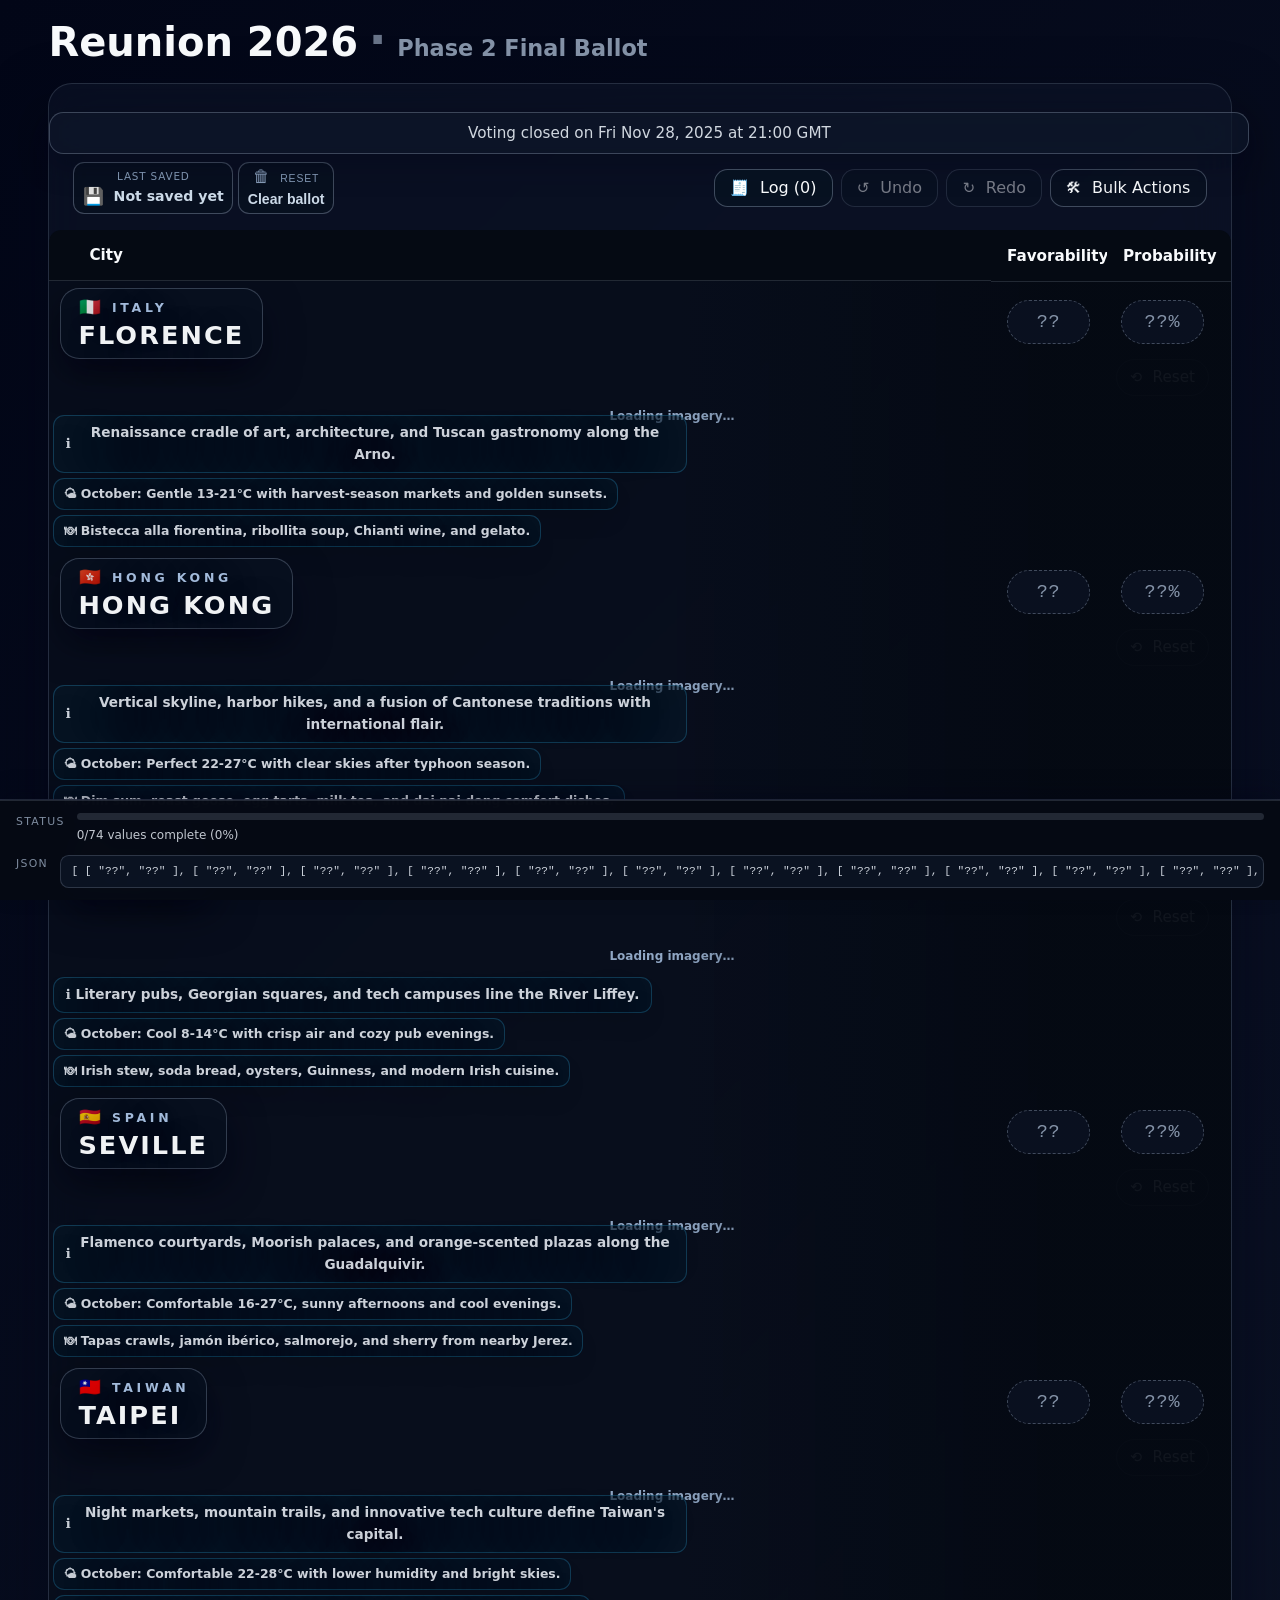
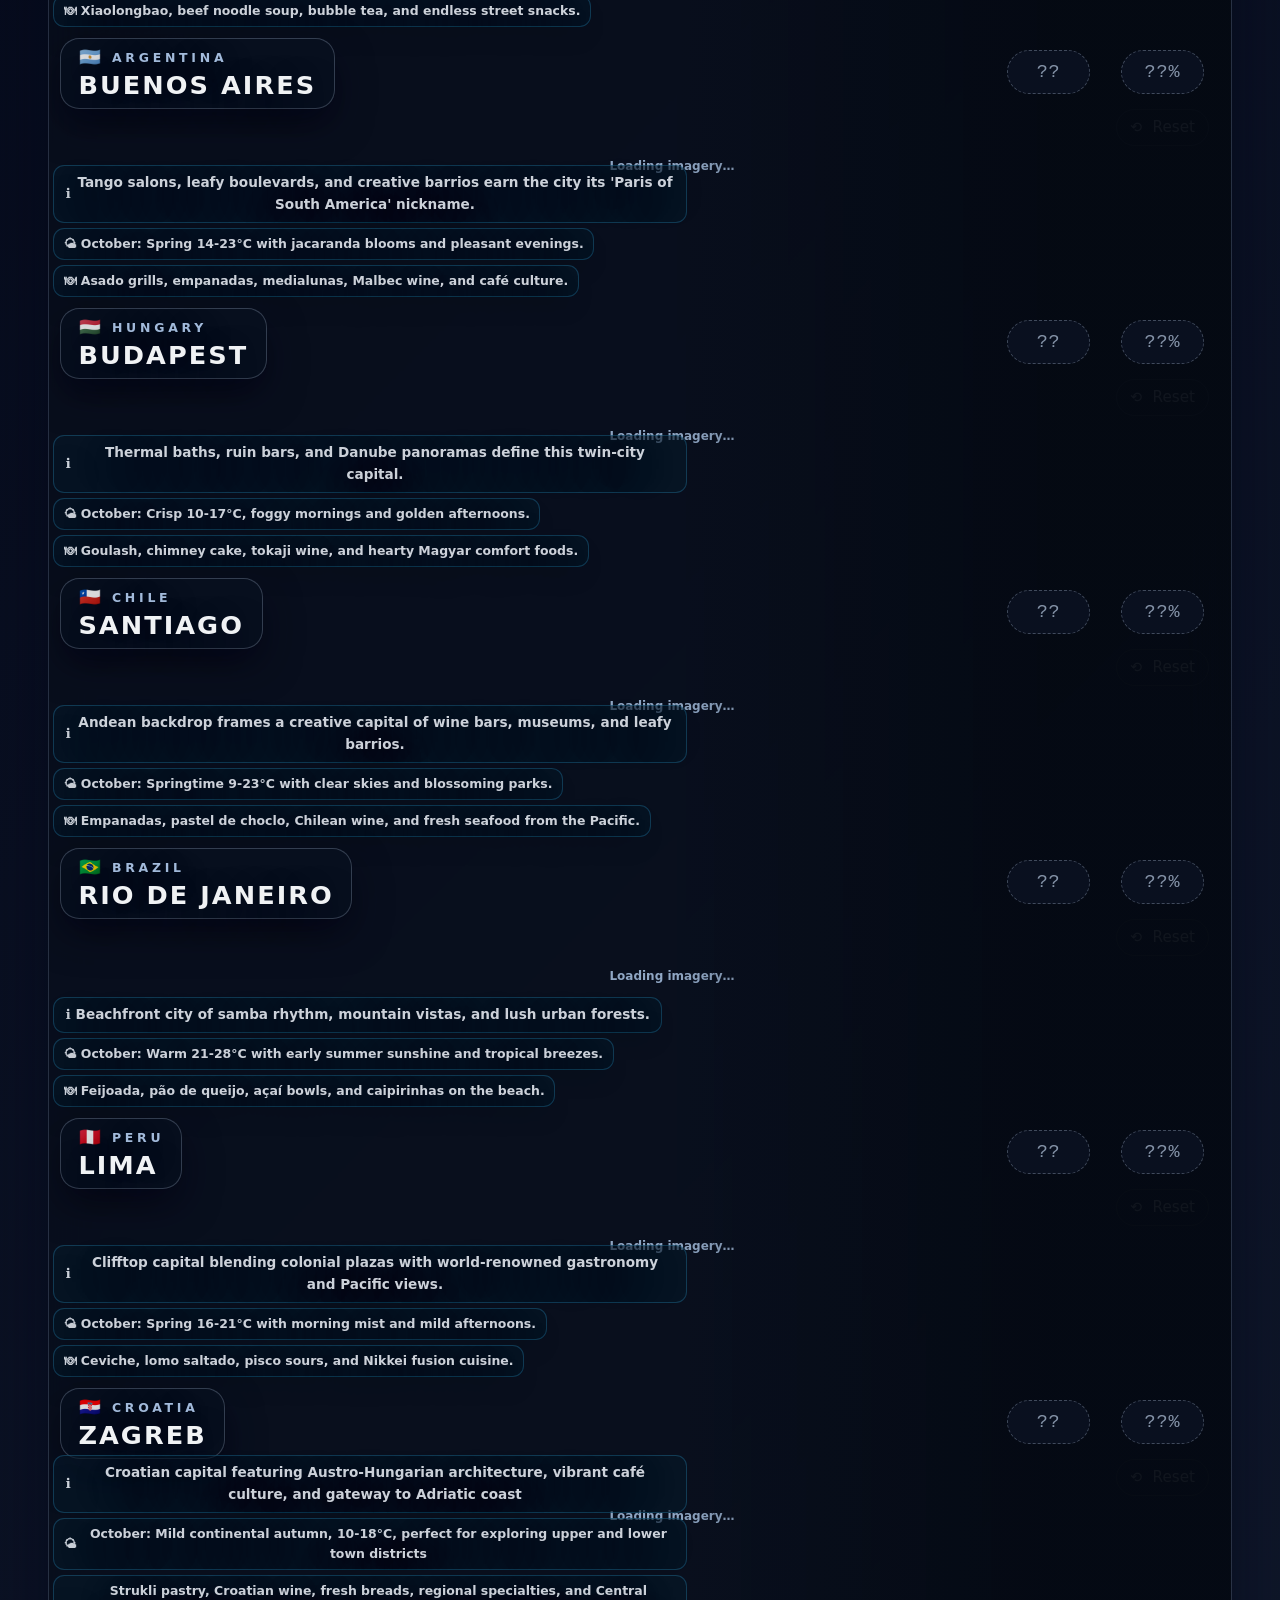
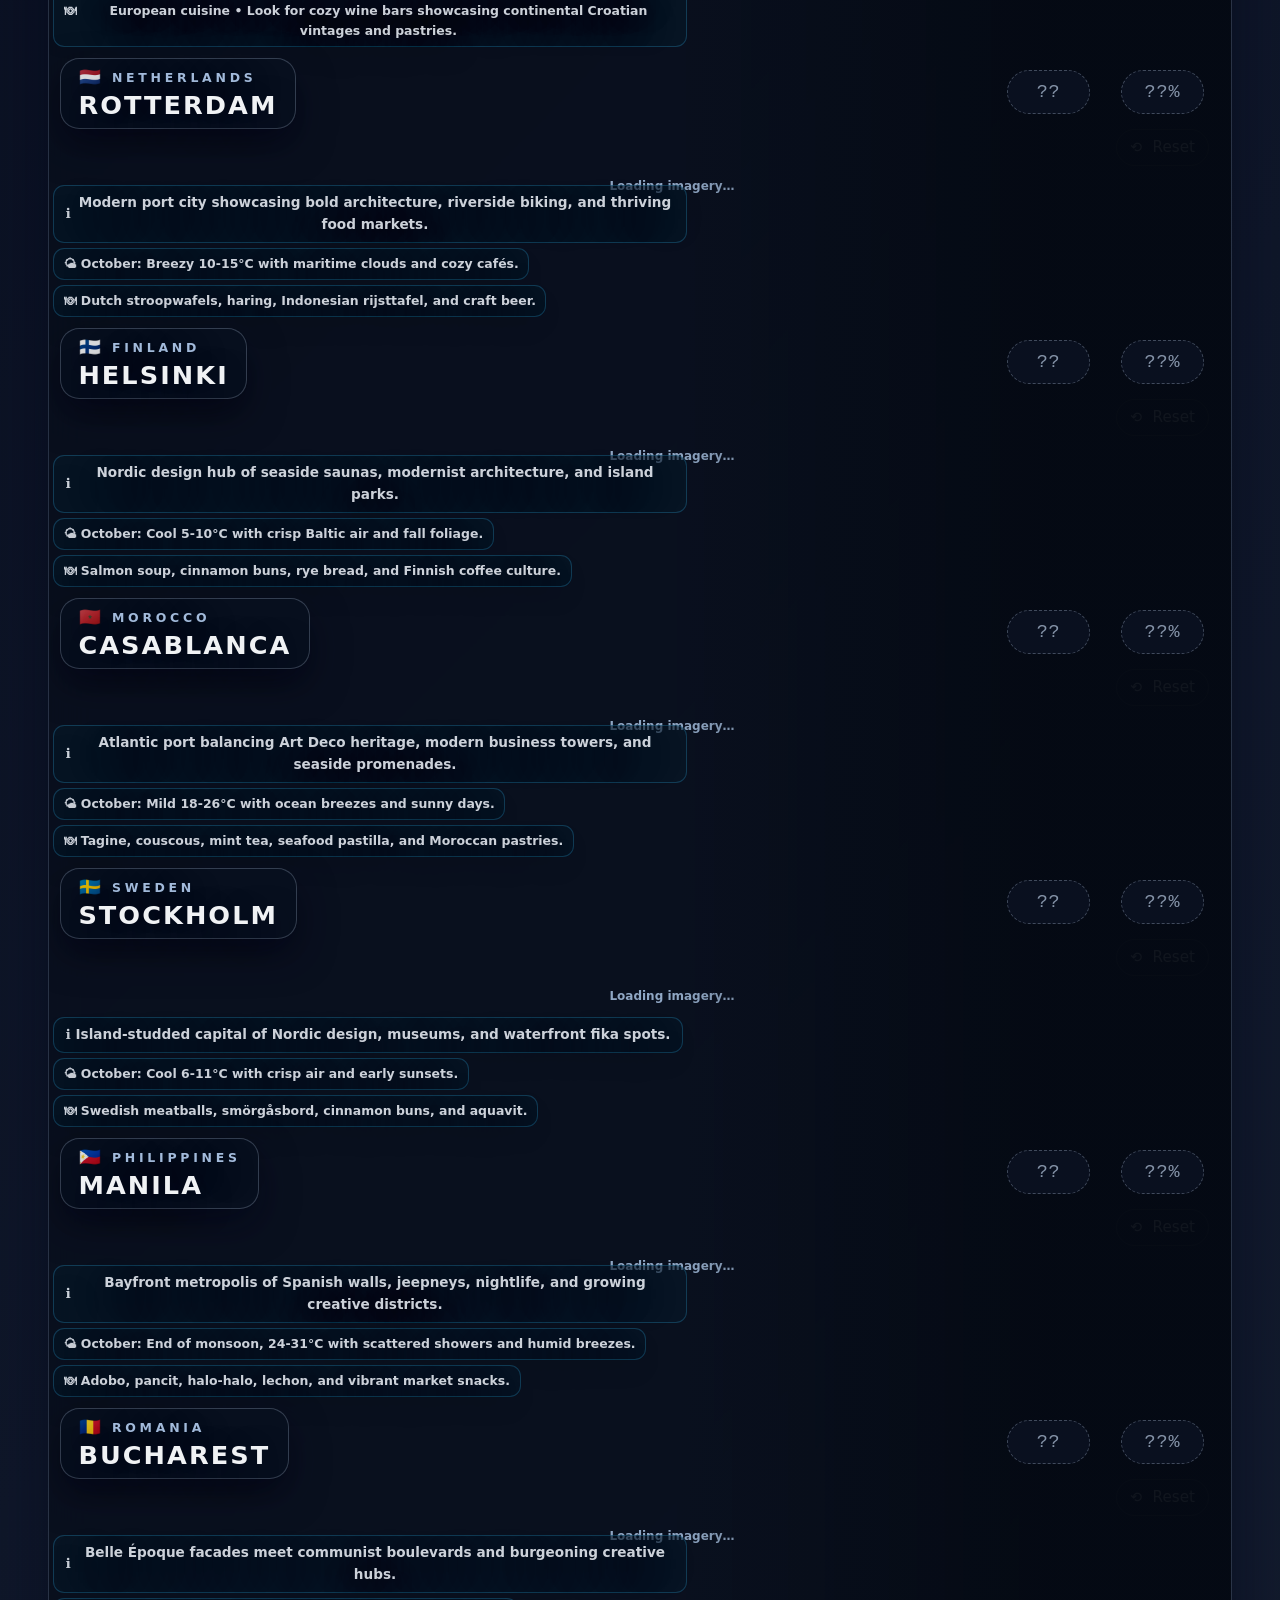
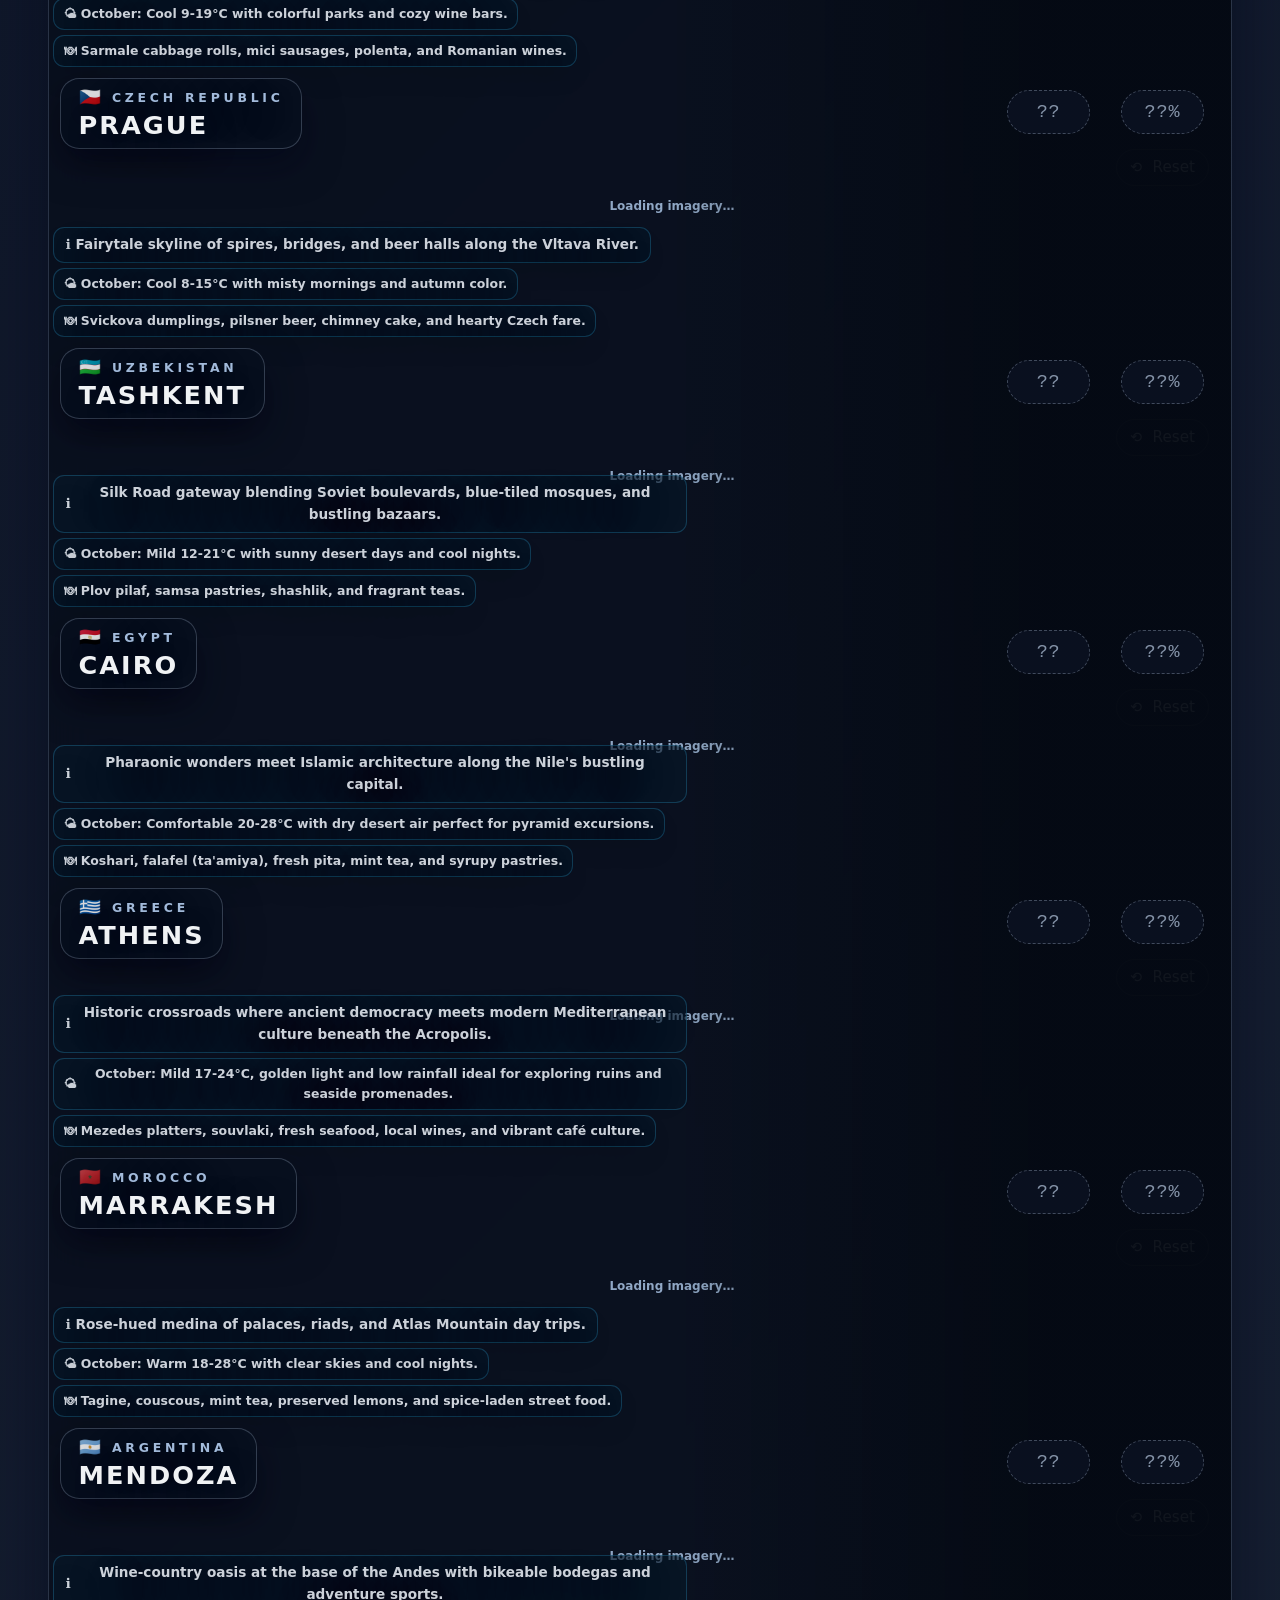
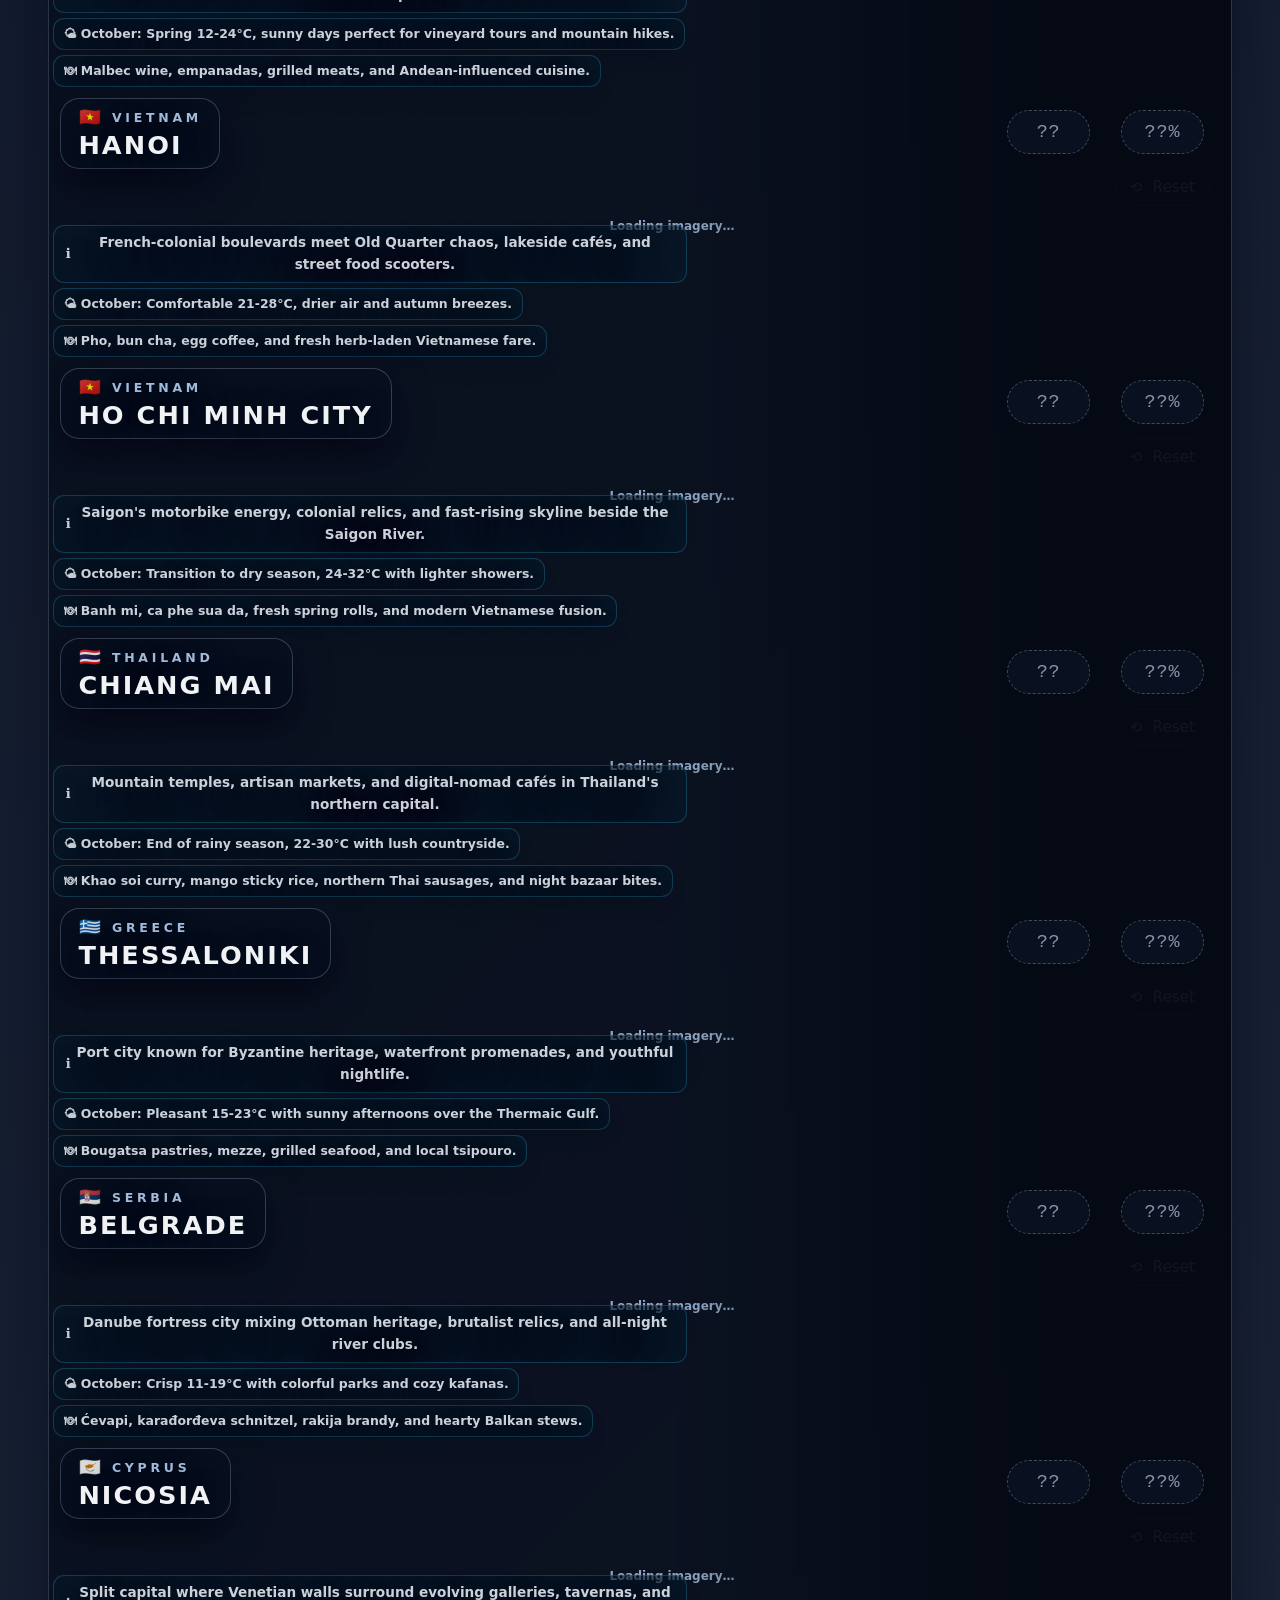
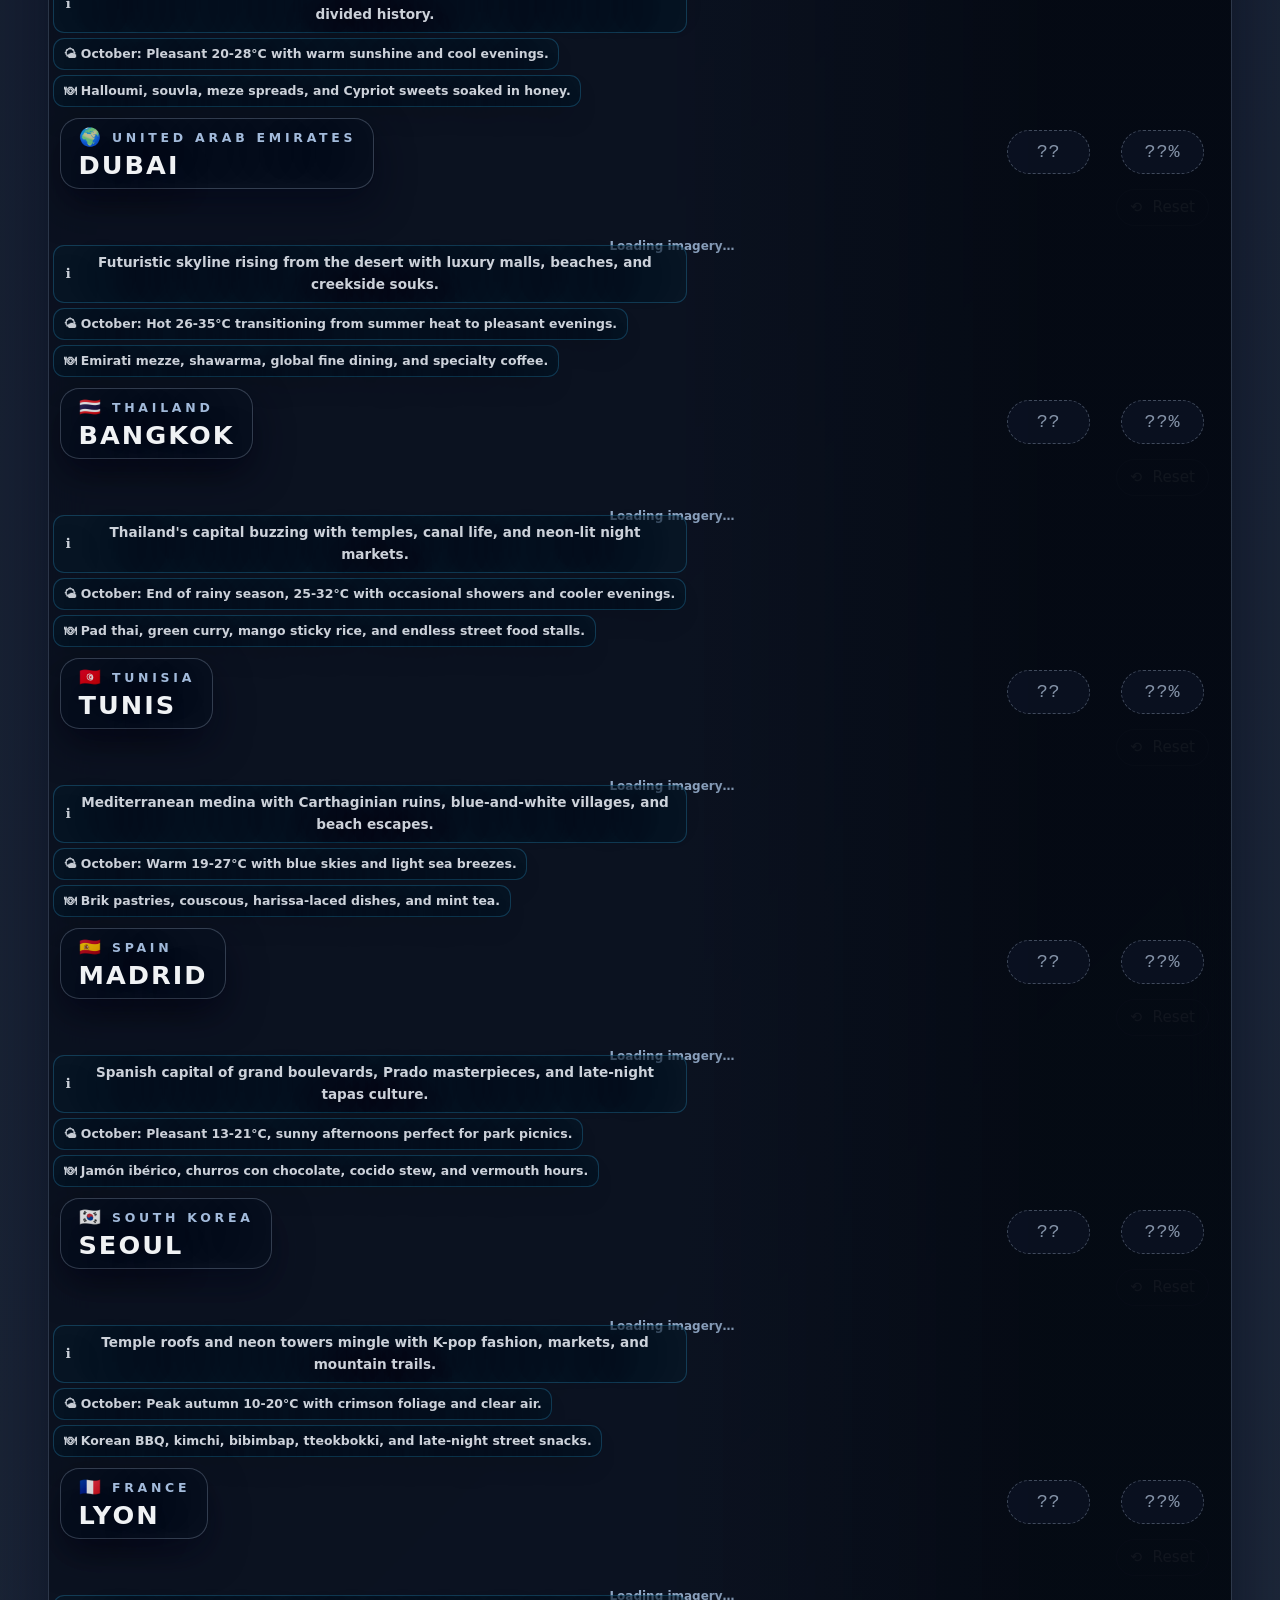
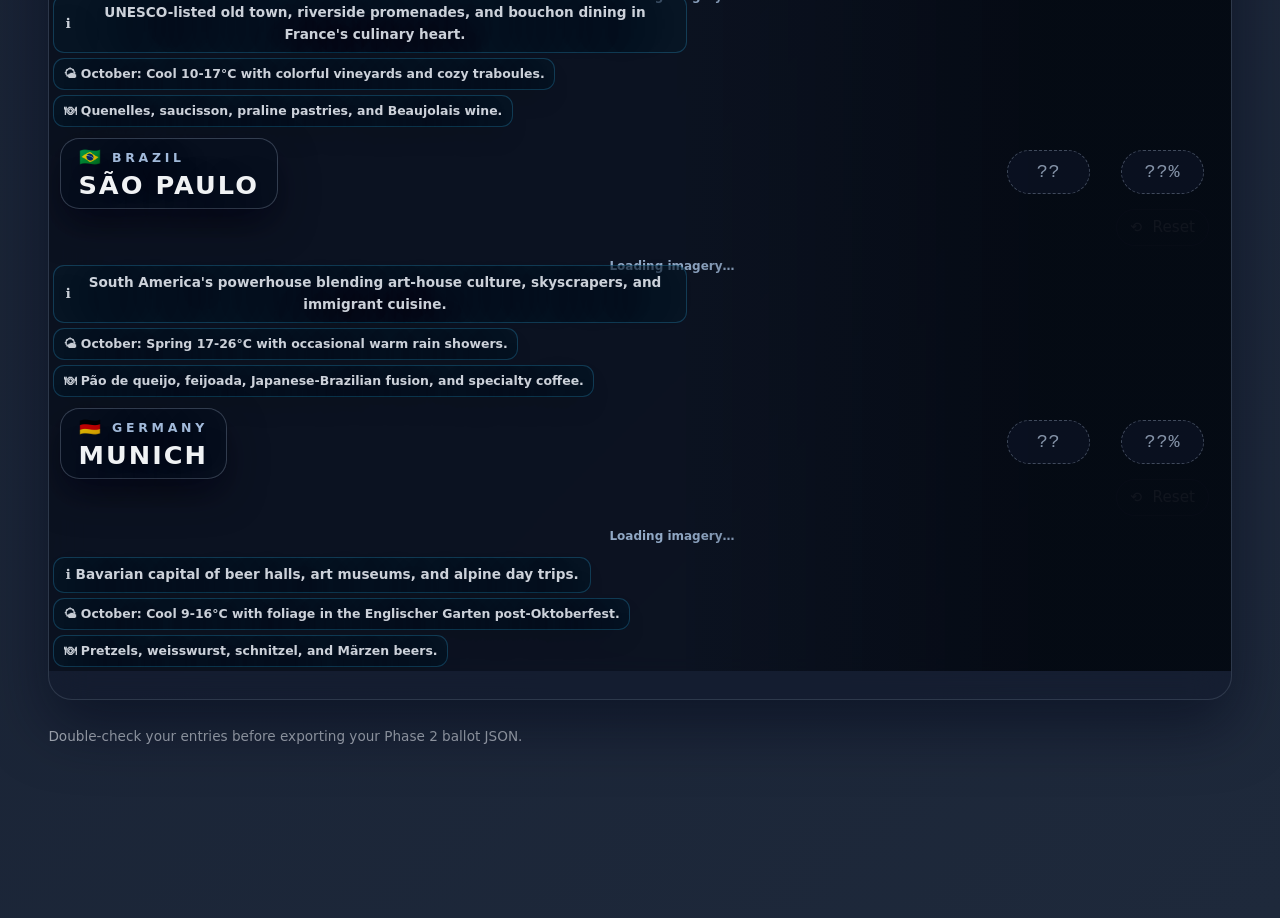
==== commit 4274bc98: "release: preload + countdown tweaks" ====
--- a/index.html
+++ b/index.html
@@ -6,23 +6,23 @@
 		
 		<link href="./_app/immutable/assets/0.D694T-lY.css" rel="stylesheet">
 		<link href="./_app/immutable/assets/2.HRNiUAYQ.css" rel="stylesheet">
-		<link rel="modulepreload" href="./_app/immutable/entry/start.DdRGpKuW.js">
-		<link rel="modulepreload" href="./_app/immutable/chunks/0mhoigzK.js">
+		<link rel="modulepreload" href="./_app/immutable/entry/start.Ca83Ayu6.js">
+		<link rel="modulepreload" href="./_app/immutable/chunks/DkGX9M6D.js">
 		<link rel="modulepreload" href="./_app/immutable/chunks/CtXWJ4Rl.js">
-		<link rel="modulepreload" href="./_app/immutable/chunks/DKz3C7iu.js">
+		<link rel="modulepreload" href="./_app/immutable/chunks/BknWRJ1_.js">
 		<link rel="modulepreload" href="./_app/immutable/chunks/DX2lUfdR.js">
-		<link rel="modulepreload" href="./_app/immutable/entry/app.CL-hw4FE.js">
+		<link rel="modulepreload" href="./_app/immutable/entry/app.DpW_1mwv.js">
 		<link rel="modulepreload" href="./_app/immutable/chunks/j1nT2hqj.js">
 		<link rel="modulepreload" href="./_app/immutable/chunks/DscdaUK8.js">
 		<link rel="modulepreload" href="./_app/immutable/chunks/BkcxXaB0.js">
 		<link rel="modulepreload" href="./_app/immutable/chunks/CvkxTUf8.js">
-		<link rel="modulepreload" href="./_app/immutable/nodes/0.bhP9dTOE.js">
+		<link rel="modulepreload" href="./_app/immutable/nodes/0.0umOk2q-.js">
 		<link rel="modulepreload" href="./_app/immutable/chunks/tUnkN8nb.js">
-		<link rel="modulepreload" href="./_app/immutable/chunks/Cr3u1VxF.js">
-		<link rel="modulepreload" href="./_app/immutable/nodes/2.D1go4lVp.js"><!--12qhfyh--><link rel="icon" href="data:image/svg+xml,%3csvg%20xmlns='http://www.w3.org/2000/svg'%20width='107'%20height='128'%20viewBox='0%200%20107%20128'%3e%3ctitle%3esvelte-logo%3c/title%3e%3cpath%20d='M94.157%2022.819c-10.4-14.885-30.94-19.297-45.792-9.835L22.282%2029.608A29.92%2029.92%200%200%200%208.764%2049.65a31.5%2031.5%200%200%200%203.108%2020.231%2030%2030%200%200%200-4.477%2011.183%2031.9%2031.9%200%200%200%205.448%2024.116c10.402%2014.887%2030.942%2019.297%2045.791%209.835l26.083-16.624A29.92%2029.92%200%200%200%2098.235%2078.35a31.53%2031.53%200%200%200-3.105-20.232%2030%2030%200%200%200%204.474-11.182%2031.88%2031.88%200%200%200-5.447-24.116'%20style='fill:%23ff3e00'/%3e%3cpath%20d='M45.817%20106.582a20.72%2020.72%200%200%201-22.237-8.243%2019.17%2019.17%200%200%201-3.277-14.503%2018%2018%200%200%201%20.624-2.435l.49-1.498%201.337.981a33.6%2033.6%200%200%200%2010.203%205.098l.97.294-.09.968a5.85%205.85%200%200%200%201.052%203.878%206.24%206.24%200%200%200%206.695%202.485%205.8%205.8%200%200%200%201.603-.704L69.27%2076.28a5.43%205.43%200%200%200%202.45-3.631%205.8%205.8%200%200%200-.987-4.371%206.24%206.24%200%200%200-6.698-2.487%205.7%205.7%200%200%200-1.6.704l-9.953%206.345a19%2019%200%200%201-5.296%202.326%2020.72%2020.72%200%200%201-22.237-8.243%2019.17%2019.17%200%200%201-3.277-14.502%2017.99%2017.99%200%200%201%208.13-12.052l26.081-16.623a19%2019%200%200%201%205.3-2.329%2020.72%2020.72%200%200%201%2022.237%208.243%2019.17%2019.17%200%200%201%203.277%2014.503%2018%2018%200%200%201-.624%202.435l-.49%201.498-1.337-.98a33.6%2033.6%200%200%200-10.203-5.1l-.97-.294.09-.968a5.86%205.86%200%200%200-1.052-3.878%206.24%206.24%200%200%200-6.696-2.485%205.8%205.8%200%200%200-1.602.704L37.73%2051.72a5.42%205.42%200%200%200-2.449%203.63%205.79%205.79%200%200%200%20.986%204.372%206.24%206.24%200%200%200%206.698%202.486%205.8%205.8%200%200%200%201.602-.704l9.952-6.342a19%2019%200%200%201%205.295-2.328%2020.72%2020.72%200%200%201%2022.237%208.242%2019.17%2019.17%200%200%201%203.277%2014.503%2018%2018%200%200%201-8.13%2012.053l-26.081%2016.622a19%2019%200%200%201-5.3%202.328'%20style='fill:%23fff'/%3e%3c/svg%3e"/><!----><!--1uha8ag--><!----><title>Reunion 2026 — Lightning Grid (Voting ends in 19d 01:42 GMT)</title>
+		<link rel="modulepreload" href="./_app/immutable/chunks/CHXiOBr5.js">
+		<link rel="modulepreload" href="./_app/immutable/nodes/2.CNFZyitU.js"><!--12qhfyh--><link rel="icon" href="data:image/svg+xml,%3csvg%20xmlns='http://www.w3.org/2000/svg'%20width='107'%20height='128'%20viewBox='0%200%20107%20128'%3e%3ctitle%3esvelte-logo%3c/title%3e%3cpath%20d='M94.157%2022.819c-10.4-14.885-30.94-19.297-45.792-9.835L22.282%2029.608A29.92%2029.92%200%200%200%208.764%2049.65a31.5%2031.5%200%200%200%203.108%2020.231%2030%2030%200%200%200-4.477%2011.183%2031.9%2031.9%200%200%200%205.448%2024.116c10.402%2014.887%2030.942%2019.297%2045.791%209.835l26.083-16.624A29.92%2029.92%200%200%200%2098.235%2078.35a31.53%2031.53%200%200%200-3.105-20.232%2030%2030%200%200%200%204.474-11.182%2031.88%2031.88%200%200%200-5.447-24.116'%20style='fill:%23ff3e00'/%3e%3cpath%20d='M45.817%20106.582a20.72%2020.72%200%200%201-22.237-8.243%2019.17%2019.17%200%200%201-3.277-14.503%2018%2018%200%200%201%20.624-2.435l.49-1.498%201.337.981a33.6%2033.6%200%200%200%2010.203%205.098l.97.294-.09.968a5.85%205.85%200%200%200%201.052%203.878%206.24%206.24%200%200%200%206.695%202.485%205.8%205.8%200%200%200%201.603-.704L69.27%2076.28a5.43%205.43%200%200%200%202.45-3.631%205.8%205.8%200%200%200-.987-4.371%206.24%206.24%200%200%200-6.698-2.487%205.7%205.7%200%200%200-1.6.704l-9.953%206.345a19%2019%200%200%201-5.296%202.326%2020.72%2020.72%200%200%201-22.237-8.243%2019.17%2019.17%200%200%201-3.277-14.502%2017.99%2017.99%200%200%201%208.13-12.052l26.081-16.623a19%2019%200%200%201%205.3-2.329%2020.72%2020.72%200%200%201%2022.237%208.243%2019.17%2019.17%200%200%201%203.277%2014.503%2018%2018%200%200%201-.624%202.435l-.49%201.498-1.337-.98a33.6%2033.6%200%200%200-10.203-5.1l-.97-.294.09-.968a5.86%205.86%200%200%200-1.052-3.878%206.24%206.24%200%200%200-6.696-2.485%205.8%205.8%200%200%200-1.602.704L37.73%2051.72a5.42%205.42%200%200%200-2.449%203.63%205.79%205.79%200%200%200%20.986%204.372%206.24%206.24%200%200%200%206.698%202.486%205.8%205.8%200%200%200%201.602-.704l9.952-6.342a19%2019%200%200%201%205.295-2.328%2020.72%2020.72%200%200%201%2022.237%208.242%2019.17%2019.17%200%200%201%203.277%2014.503%2018%2018%200%200%201-8.13%2012.053l-26.081%2016.622a19%2019%200%200%201-5.3%202.328'%20style='fill:%23fff'/%3e%3c/svg%3e"/><!----><!--1uha8ag--><!----><title>Reunion 2026 — Lightning Grid (Voting ends in 18d 13:03 GMT)</title>
 	</head>
 	<body data-sveltekit-preload-data="hover">
-		<div style="display: contents"><!--[--><!--[--><!----><div class="app-shell svelte-12qhfyh"><!--[--><header class="app-header svelte-12qhfyh"><div class="brand svelte-12qhfyh"><h1 class="svelte-12qhfyh"><a href="/" class="svelte-12qhfyh"><span class="brand-name svelte-12qhfyh">Reunion 2026</span> <span class="brand-separator svelte-12qhfyh" aria-hidden="true">·</span> <span class="brand-phase svelte-12qhfyh">Phase 2 Final Ballot</span></a></h1></div> <!--[!--><!--]--> <!--[!--><!--]--> <div class="sr-announcer svelte-12qhfyh" aria-live="polite" aria-atomic="true"></div></header><!--]--> <div class="app-body svelte-12qhfyh"><main class="content grid-mode svelte-12qhfyh" id="main-content" tabindex="-1"><!--[--><!----><div class="page-container svelte-1uha8ag"><div class="countdown-banner svelte-1uha8ag" aria-live="polite">Voting closes in 19d 01:42 (Fri Nov 28, 2025 · 21:00 GMT)</div> <!--[!--><section class="grid-shell svelte-1mrulz2"><header class="grid-header svelte-1mrulz2"><div class="status-inline svelte-jdafhq"><!--[!--><!--]--> <span class="chip chip-button static svelte-jdafhq"><span class="label svelte-jdafhq">Last saved</span> <span class="chip-content svelte-jdafhq"><span class="chip-icon svelte-jdafhq" aria-hidden="true">💾</span> <strong class="svelte-jdafhq">Not saved yet</strong></span></span> <button type="button" class="chip chip-button svelte-jdafhq"><span class="label svelte-jdafhq"><span class="btn-icon svelte-jdafhq" aria-hidden="true">🗑</span> Reset</span> <strong class="svelte-jdafhq">Clear ballot</strong></button> <!--[!--><!--]--></div> <!--[!--><!--]--><!----> <div class="toolbar svelte-1mrulz2"><div class="history-wrapper svelte-h2c6bt" role="group"><button type="button" class="history-button svelte-h2c6bt" aria-haspopup="dialog" aria-expanded="false"><span class="btn-icon svelte-h2c6bt" aria-hidden="true">🧾</span> <span>Log (0)</span></button> <!--[!--><!--]--></div><!----> <button type="button" disabled class="svelte-1mrulz2"><span class="btn-icon svelte-1mrulz2" aria-hidden="true">↺</span> Undo</button> <button type="button" disabled class="svelte-1mrulz2"><span class="btn-icon svelte-1mrulz2" aria-hidden="true">↻</span> Redo</button> <button type="button" class="svelte-1mrulz2"><span class="btn-icon svelte-1mrulz2" aria-hidden="true">🛠</span> Bulk Actions</button></div></header> <div class="table-scroll svelte-1mrulz2"><table class="svelte-1mrulz2"><colgroup><col class="col-city svelte-1mrulz2"/><col class="col-utility svelte-1mrulz2"/><col class="col-probability svelte-1mrulz2"/></colgroup><thead class="svelte-1mrulz2"><tr><th scope="col" class="city-header svelte-1mrulz2">City</th><th scope="col" class="utility-header svelte-1mrulz2">Favorability</th><th scope="col" class="probability-header svelte-1mrulz2">Probability</th></tr></thead><tbody class="svelte-1mrulz2"><!--[--><tr class="city-row svelte-1mrulz2" data-row="athens-greece"><th scope="row" class="city-col svelte-1mrulz2"><div class="city-card svelte-1mrulz2"><div class="row-bg svelte-1mrulz2"><!--[!--><!--[--><div class="background-strip svelte-f9uau2" aria-hidden="true"><!--[!--><!--[!--><!--[!--><div class="background-placeholder svelte-f9uau2">Preparing imagery…</div><!--]--><!--]--><!--]--></div><!--]--><!--]--><!----></div> <div class="row-content svelte-1mrulz2"><div class="city-headline svelte-1mrulz2"><div class="city-title svelte-1mrulz2"><span class="city-country svelte-1mrulz2"><span class="flag svelte-1mrulz2" aria-hidden="true">🇬🇷</span> Greece</span> <span class="city-name svelte-1mrulz2">Athens</span></div></div> <div class="meta-stack svelte-1mrulz2"><!--[--><div class="info-chip summary-chip svelte-1mrulz2"><span aria-hidden="true">ℹ️</span> Historic crossroads where ancient democracy meets modern Mediterranean culture beneath the Acropolis.</div><!--]--> <!--[--><div class="info-chip svelte-1mrulz2"><span aria-hidden="true">🌤</span> October: Mild 17-24°C, golden light and low rainfall ideal for exploring ruins and seaside promenades.</div><!--]--> <!--[--><div class="info-chip svelte-1mrulz2"><span aria-hidden="true">🍽</span> Mezedes platters, souvlaki, fresh seafood, local wines, and vibrant café culture.</div><!--]--></div></div></div></th><td class="utility-col svelte-1mrulz2"><div class="picker svelte-furii8" data-state="empty" data-open="false"><button type="button" class="value-button svelte-furii8" aria-label="Favorability value"><span class="value-label svelte-furii8">??</span></button> <p class="hint svelte-furii8" aria-live="polite"></p> <!--[!--><!--]--></div><!----></td><td class="probability-col svelte-1mrulz2"><div class="probability-cell svelte-1mrulz2"><div class="input-stack svelte-1mrulz2"><div class="picker svelte-cojlv" data-state="empty" data-open="false"><button type="button" class="value-button svelte-cojlv" aria-label="Attendance probability"><span class="value-label svelte-cojlv">??%</span></button> <p class="hint svelte-cojlv" aria-live="polite"></p> <!--[!--><!--]--></div><!----> <button type="button" class="row-reset svelte-1mrulz2"><span class="btn-icon svelte-1mrulz2" aria-hidden="true">⟲</span> Reset</button></div></div></td></tr><tr class="city-row svelte-1mrulz2" data-row="bangkok-thailand"><th scope="row" class="city-col svelte-1mrulz2"><div class="city-card svelte-1mrulz2"><div class="row-bg svelte-1mrulz2"><!--[!--><!--[--><div class="background-strip svelte-f9uau2" aria-hidden="true"><!--[!--><!--[!--><!--[!--><div class="background-placeholder svelte-f9uau2">Preparing imagery…</div><!--]--><!--]--><!--]--></div><!--]--><!--]--><!----></div> <div class="row-content svelte-1mrulz2"><div class="city-headline svelte-1mrulz2"><div class="city-title svelte-1mrulz2"><span class="city-country svelte-1mrulz2"><span class="flag svelte-1mrulz2" aria-hidden="true">🇹🇭</span> Thailand</span> <span class="city-name svelte-1mrulz2">Bangkok</span></div></div> <div class="meta-stack svelte-1mrulz2"><!--[--><div class="info-chip summary-chip svelte-1mrulz2"><span aria-hidden="true">ℹ️</span> Thailand's capital buzzing with temples, canal life, and neon-lit night markets.</div><!--]--> <!--[--><div class="info-chip svelte-1mrulz2"><span aria-hidden="true">🌤</span> October: End of rainy season, 25-32°C with occasional showers and cooler evenings.</div><!--]--> <!--[--><div class="info-chip svelte-1mrulz2"><span aria-hidden="true">🍽</span> Pad thai, green curry, mango sticky rice, and endless street food stalls.</div><!--]--></div></div></div></th><td class="utility-col svelte-1mrulz2"><div class="picker svelte-furii8" data-state="empty" data-open="false"><button type="button" class="value-button svelte-furii8" aria-label="Favorability value"><span class="value-label svelte-furii8">??</span></button> <p class="hint svelte-furii8" aria-live="polite"></p> <!--[!--><!--]--></div><!----></td><td class="probability-col svelte-1mrulz2"><div class="probability-cell svelte-1mrulz2"><div class="input-stack svelte-1mrulz2"><div class="picker svelte-cojlv" data-state="empty" data-open="false"><button type="button" class="value-button svelte-cojlv" aria-label="Attendance probability"><span class="value-label svelte-cojlv">??%</span></button> <p class="hint svelte-cojlv" aria-live="polite"></p> <!--[!--><!--]--></div><!----> <button type="button" class="row-reset svelte-1mrulz2"><span class="btn-icon svelte-1mrulz2" aria-hidden="true">⟲</span> Reset</button></div></div></td></tr><tr class="city-row svelte-1mrulz2" data-row="belgrade-serbia"><th scope="row" class="city-col svelte-1mrulz2"><div class="city-card svelte-1mrulz2"><div class="row-bg svelte-1mrulz2"><!--[!--><!--[--><div class="background-strip svelte-f9uau2" aria-hidden="true"><!--[!--><!--[!--><!--[!--><div class="background-placeholder svelte-f9uau2">Preparing imagery…</div><!--]--><!--]--><!--]--></div><!--]--><!--]--><!----></div> <div class="row-content svelte-1mrulz2"><div class="city-headline svelte-1mrulz2"><div class="city-title svelte-1mrulz2"><span class="city-country svelte-1mrulz2"><span class="flag svelte-1mrulz2" aria-hidden="true">🇷🇸</span> Serbia</span> <span class="city-name svelte-1mrulz2">Belgrade</span></div></div> <div class="meta-stack svelte-1mrulz2"><!--[--><div class="info-chip summary-chip svelte-1mrulz2"><span aria-hidden="true">ℹ️</span> Danube fortress city mixing Ottoman heritage, brutalist relics, and all-night river clubs.</div><!--]--> <!--[--><div class="info-chip svelte-1mrulz2"><span aria-hidden="true">🌤</span> October: Crisp 11-19°C with colorful parks and cozy kafanas.</div><!--]--> <!--[--><div class="info-chip svelte-1mrulz2"><span aria-hidden="true">🍽</span> Ćevapi, karađorđeva schnitzel, rakija brandy, and hearty Balkan stews.</div><!--]--></div></div></div></th><td class="utility-col svelte-1mrulz2"><div class="picker svelte-furii8" data-state="empty" data-open="false"><button type="button" class="value-button svelte-furii8" aria-label="Favorability value"><span class="value-label svelte-furii8">??</span></button> <p class="hint svelte-furii8" aria-live="polite"></p> <!--[!--><!--]--></div><!----></td><td class="probability-col svelte-1mrulz2"><div class="probability-cell svelte-1mrulz2"><div class="input-stack svelte-1mrulz2"><div class="picker svelte-cojlv" data-state="empty" data-open="false"><button type="button" class="value-button svelte-cojlv" aria-label="Attendance probability"><span class="value-label svelte-cojlv">??%</span></button> <p class="hint svelte-cojlv" aria-live="polite"></p> <!--[!--><!--]--></div><!----> <button type="button" class="row-reset svelte-1mrulz2"><span class="btn-icon svelte-1mrulz2" aria-hidden="true">⟲</span> Reset</button></div></div></td></tr><tr class="city-row svelte-1mrulz2" data-row="buenos-aires-argentina"><th scope="row" class="city-col svelte-1mrulz2"><div class="city-card svelte-1mrulz2"><div class="row-bg svelte-1mrulz2"><!--[!--><!--[--><div class="background-strip svelte-f9uau2" aria-hidden="true"><!--[!--><!--[!--><!--[!--><div class="background-placeholder svelte-f9uau2">Preparing imagery…</div><!--]--><!--]--><!--]--></div><!--]--><!--]--><!----></div> <div class="row-content svelte-1mrulz2"><div class="city-headline svelte-1mrulz2"><div class="city-title svelte-1mrulz2"><span class="city-country svelte-1mrulz2"><span class="flag svelte-1mrulz2" aria-hidden="true">🇦🇷</span> Argentina</span> <span class="city-name svelte-1mrulz2">Buenos Aires</span></div></div> <div class="meta-stack svelte-1mrulz2"><!--[--><div class="info-chip summary-chip svelte-1mrulz2"><span aria-hidden="true">ℹ️</span> Tango salons, leafy boulevards, and creative barrios earn the city its 'Paris of South America' nickname.</div><!--]--> <!--[--><div class="info-chip svelte-1mrulz2"><span aria-hidden="true">🌤</span> October: Spring 14-23°C with jacaranda blooms and pleasant evenings.</div><!--]--> <!--[--><div class="info-chip svelte-1mrulz2"><span aria-hidden="true">🍽</span> Asado grills, empanadas, medialunas, Malbec wine, and café culture.</div><!--]--></div></div></div></th><td class="utility-col svelte-1mrulz2"><div class="picker svelte-furii8" data-state="empty" data-open="false"><button type="button" class="value-button svelte-furii8" aria-label="Favorability value"><span class="value-label svelte-furii8">??</span></button> <p class="hint svelte-furii8" aria-live="polite"></p> <!--[!--><!--]--></div><!----></td><td class="probability-col svelte-1mrulz2"><div class="probability-cell svelte-1mrulz2"><div class="input-stack svelte-1mrulz2"><div class="picker svelte-cojlv" data-state="empty" data-open="false"><button type="button" class="value-button svelte-cojlv" aria-label="Attendance probability"><span class="value-label svelte-cojlv">??%</span></button> <p class="hint svelte-cojlv" aria-live="polite"></p> <!--[!--><!--]--></div><!----> <button type="button" class="row-reset svelte-1mrulz2"><span class="btn-icon svelte-1mrulz2" aria-hidden="true">⟲</span> Reset</button></div></div></td></tr><tr class="city-row svelte-1mrulz2" data-row="bucharest-romania"><th scope="row" class="city-col svelte-1mrulz2"><div class="city-card svelte-1mrulz2"><div class="row-bg svelte-1mrulz2"><!--[!--><!--[--><div class="background-strip svelte-f9uau2" aria-hidden="true"><!--[!--><!--[!--><!--[!--><div class="background-placeholder svelte-f9uau2">Preparing imagery…</div><!--]--><!--]--><!--]--></div><!--]--><!--]--><!----></div> <div class="row-content svelte-1mrulz2"><div class="city-headline svelte-1mrulz2"><div class="city-title svelte-1mrulz2"><span class="city-country svelte-1mrulz2"><span class="flag svelte-1mrulz2" aria-hidden="true">🇷🇴</span> Romania</span> <span class="city-name svelte-1mrulz2">Bucharest</span></div></div> <div class="meta-stack svelte-1mrulz2"><!--[--><div class="info-chip summary-chip svelte-1mrulz2"><span aria-hidden="true">ℹ️</span> Belle Époque facades meet communist boulevards and burgeoning creative hubs.</div><!--]--> <!--[--><div class="info-chip svelte-1mrulz2"><span aria-hidden="true">🌤</span> October: Cool 9-19°C with colorful parks and cozy wine bars.</div><!--]--> <!--[--><div class="info-chip svelte-1mrulz2"><span aria-hidden="true">🍽</span> Sarmale cabbage rolls, mici sausages, polenta, and Romanian wines.</div><!--]--></div></div></div></th><td class="utility-col svelte-1mrulz2"><div class="picker svelte-furii8" data-state="empty" data-open="false"><button type="button" class="value-button svelte-furii8" aria-label="Favorability value"><span class="value-label svelte-furii8">??</span></button> <p class="hint svelte-furii8" aria-live="polite"></p> <!--[!--><!--]--></div><!----></td><td class="probability-col svelte-1mrulz2"><div class="probability-cell svelte-1mrulz2"><div class="input-stack svelte-1mrulz2"><div class="picker svelte-cojlv" data-state="empty" data-open="false"><button type="button" class="value-button svelte-cojlv" aria-label="Attendance probability"><span class="value-label svelte-cojlv">??%</span></button> <p class="hint svelte-cojlv" aria-live="polite"></p> <!--[!--><!--]--></div><!----> <button type="button" class="row-reset svelte-1mrulz2"><span class="btn-icon svelte-1mrulz2" aria-hidden="true">⟲</span> Reset</button></div></div></td></tr><tr class="city-row svelte-1mrulz2" data-row="budapest-hungary"><th scope="row" class="city-col svelte-1mrulz2"><div class="city-card svelte-1mrulz2"><div class="row-bg svelte-1mrulz2"><!--[!--><!--[--><div class="background-strip svelte-f9uau2" aria-hidden="true"><!--[!--><!--[!--><!--[!--><div class="background-placeholder svelte-f9uau2">Preparing imagery…</div><!--]--><!--]--><!--]--></div><!--]--><!--]--><!----></div> <div class="row-content svelte-1mrulz2"><div class="city-headline svelte-1mrulz2"><div class="city-title svelte-1mrulz2"><span class="city-country svelte-1mrulz2"><span class="flag svelte-1mrulz2" aria-hidden="true">🇭🇺</span> Hungary</span> <span class="city-name svelte-1mrulz2">Budapest</span></div></div> <div class="meta-stack svelte-1mrulz2"><!--[--><div class="info-chip summary-chip svelte-1mrulz2"><span aria-hidden="true">ℹ️</span> Thermal baths, ruin bars, and Danube panoramas define this twin-city capital.</div><!--]--> <!--[--><div class="info-chip svelte-1mrulz2"><span aria-hidden="true">🌤</span> October: Crisp 10-17°C, foggy mornings and golden afternoons.</div><!--]--> <!--[--><div class="info-chip svelte-1mrulz2"><span aria-hidden="true">🍽</span> Goulash, chimney cake, tokaji wine, and hearty Magyar comfort foods.</div><!--]--></div></div></div></th><td class="utility-col svelte-1mrulz2"><div class="picker svelte-furii8" data-state="empty" data-open="false"><button type="button" class="value-button svelte-furii8" aria-label="Favorability value"><span class="value-label svelte-furii8">??</span></button> <p class="hint svelte-furii8" aria-live="polite"></p> <!--[!--><!--]--></div><!----></td><td class="probability-col svelte-1mrulz2"><div class="probability-cell svelte-1mrulz2"><div class="input-stack svelte-1mrulz2"><div class="picker svelte-cojlv" data-state="empty" data-open="false"><button type="button" class="value-button svelte-cojlv" aria-label="Attendance probability"><span class="value-label svelte-cojlv">??%</span></button> <p class="hint svelte-cojlv" aria-live="polite"></p> <!--[!--><!--]--></div><!----> <button type="button" class="row-reset svelte-1mrulz2"><span class="btn-icon svelte-1mrulz2" aria-hidden="true">⟲</span> Reset</button></div></div></td></tr><tr class="city-row svelte-1mrulz2" data-row="cairo-egypt"><th scope="row" class="city-col svelte-1mrulz2"><div class="city-card svelte-1mrulz2"><div class="row-bg svelte-1mrulz2"><!--[!--><!--[--><div class="background-strip svelte-f9uau2" aria-hidden="true"><!--[!--><!--[!--><!--[!--><div class="background-placeholder svelte-f9uau2">Preparing imagery…</div><!--]--><!--]--><!--]--></div><!--]--><!--]--><!----></div> <div class="row-content svelte-1mrulz2"><div class="city-headline svelte-1mrulz2"><div class="city-title svelte-1mrulz2"><span class="city-country svelte-1mrulz2"><span class="flag svelte-1mrulz2" aria-hidden="true">🇪🇬</span> Egypt</span> <span class="city-name svelte-1mrulz2">Cairo</span></div></div> <div class="meta-stack svelte-1mrulz2"><!--[--><div class="info-chip summary-chip svelte-1mrulz2"><span aria-hidden="true">ℹ️</span> Pharaonic wonders meet Islamic architecture along the Nile's bustling capital.</div><!--]--> <!--[--><div class="info-chip svelte-1mrulz2"><span aria-hidden="true">🌤</span> October: Comfortable 20-28°C with dry desert air perfect for pyramid excursions.</div><!--]--> <!--[--><div class="info-chip svelte-1mrulz2"><span aria-hidden="true">🍽</span> Koshari, falafel (ta'amiya), fresh pita, mint tea, and syrupy pastries.</div><!--]--></div></div></div></th><td class="utility-col svelte-1mrulz2"><div class="picker svelte-furii8" data-state="empty" data-open="false"><button type="button" class="value-button svelte-furii8" aria-label="Favorability value"><span class="value-label svelte-furii8">??</span></button> <p class="hint svelte-furii8" aria-live="polite"></p> <!--[!--><!--]--></div><!----></td><td class="probability-col svelte-1mrulz2"><div class="probability-cell svelte-1mrulz2"><div class="input-stack svelte-1mrulz2"><div class="picker svelte-cojlv" data-state="empty" data-open="false"><button type="button" class="value-button svelte-cojlv" aria-label="Attendance probability"><span class="value-label svelte-cojlv">??%</span></button> <p class="hint svelte-cojlv" aria-live="polite"></p> <!--[!--><!--]--></div><!----> <button type="button" class="row-reset svelte-1mrulz2"><span class="btn-icon svelte-1mrulz2" aria-hidden="true">⟲</span> Reset</button></div></div></td></tr><tr class="city-row svelte-1mrulz2" data-row="casablanca-morocco"><th scope="row" class="city-col svelte-1mrulz2"><div class="city-card svelte-1mrulz2"><div class="row-bg svelte-1mrulz2"><!--[!--><!--[--><div class="background-strip svelte-f9uau2" aria-hidden="true"><!--[!--><!--[!--><!--[!--><div class="background-placeholder svelte-f9uau2">Preparing imagery…</div><!--]--><!--]--><!--]--></div><!--]--><!--]--><!----></div> <div class="row-content svelte-1mrulz2"><div class="city-headline svelte-1mrulz2"><div class="city-title svelte-1mrulz2"><span class="city-country svelte-1mrulz2"><span class="flag svelte-1mrulz2" aria-hidden="true">🇲🇦</span> Morocco</span> <span class="city-name svelte-1mrulz2">Casablanca</span></div></div> <div class="meta-stack svelte-1mrulz2"><!--[--><div class="info-chip summary-chip svelte-1mrulz2"><span aria-hidden="true">ℹ️</span> Atlantic port balancing Art Deco heritage, modern business towers, and seaside promenades.</div><!--]--> <!--[--><div class="info-chip svelte-1mrulz2"><span aria-hidden="true">🌤</span> October: Mild 18-26°C with ocean breezes and sunny days.</div><!--]--> <!--[--><div class="info-chip svelte-1mrulz2"><span aria-hidden="true">🍽</span> Tagine, couscous, mint tea, seafood pastilla, and Moroccan pastries.</div><!--]--></div></div></div></th><td class="utility-col svelte-1mrulz2"><div class="picker svelte-furii8" data-state="empty" data-open="false"><button type="button" class="value-button svelte-furii8" aria-label="Favorability value"><span class="value-label svelte-furii8">??</span></button> <p class="hint svelte-furii8" aria-live="polite"></p> <!--[!--><!--]--></div><!----></td><td class="probability-col svelte-1mrulz2"><div class="probability-cell svelte-1mrulz2"><div class="input-stack svelte-1mrulz2"><div class="picker svelte-cojlv" data-state="empty" data-open="false"><button type="button" class="value-button svelte-cojlv" aria-label="Attendance probability"><span class="value-label svelte-cojlv">??%</span></button> <p class="hint svelte-cojlv" aria-live="polite"></p> <!--[!--><!--]--></div><!----> <button type="button" class="row-reset svelte-1mrulz2"><span class="btn-icon svelte-1mrulz2" aria-hidden="true">⟲</span> Reset</button></div></div></td></tr><tr class="city-row svelte-1mrulz2" data-row="chiang-mai-thailand"><th scope="row" class="city-col svelte-1mrulz2"><div class="city-card svelte-1mrulz2"><div class="row-bg svelte-1mrulz2"><!--[!--><!--[--><div class="background-strip svelte-f9uau2" aria-hidden="true"><!--[!--><!--[!--><!--[!--><div class="background-placeholder svelte-f9uau2">Preparing imagery…</div><!--]--><!--]--><!--]--></div><!--]--><!--]--><!----></div> <div class="row-content svelte-1mrulz2"><div class="city-headline svelte-1mrulz2"><div class="city-title svelte-1mrulz2"><span class="city-country svelte-1mrulz2"><span class="flag svelte-1mrulz2" aria-hidden="true">🇹🇭</span> Thailand</span> <span class="city-name svelte-1mrulz2">Chiang Mai</span></div></div> <div class="meta-stack svelte-1mrulz2"><!--[--><div class="info-chip summary-chip svelte-1mrulz2"><span aria-hidden="true">ℹ️</span> Mountain temples, artisan markets, and digital-nomad cafés in Thailand's northern capital.</div><!--]--> <!--[--><div class="info-chip svelte-1mrulz2"><span aria-hidden="true">🌤</span> October: End of rainy season, 22-30°C with lush countryside.</div><!--]--> <!--[--><div class="info-chip svelte-1mrulz2"><span aria-hidden="true">🍽</span> Khao soi curry, mango sticky rice, northern Thai sausages, and night bazaar bites.</div><!--]--></div></div></div></th><td class="utility-col svelte-1mrulz2"><div class="picker svelte-furii8" data-state="empty" data-open="false"><button type="button" class="value-button svelte-furii8" aria-label="Favorability value"><span class="value-label svelte-furii8">??</span></button> <p class="hint svelte-furii8" aria-live="polite"></p> <!--[!--><!--]--></div><!----></td><td class="probability-col svelte-1mrulz2"><div class="probability-cell svelte-1mrulz2"><div class="input-stack svelte-1mrulz2"><div class="picker svelte-cojlv" data-state="empty" data-open="false"><button type="button" class="value-button svelte-cojlv" aria-label="Attendance probability"><span class="value-label svelte-cojlv">??%</span></button> <p class="hint svelte-cojlv" aria-live="polite"></p> <!--[!--><!--]--></div><!----> <button type="button" class="row-reset svelte-1mrulz2"><span class="btn-icon svelte-1mrulz2" aria-hidden="true">⟲</span> Reset</button></div></div></td></tr><tr class="city-row svelte-1mrulz2" data-row="dublin-ireland"><th scope="row" class="city-col svelte-1mrulz2"><div class="city-card svelte-1mrulz2"><div class="row-bg svelte-1mrulz2"><!--[!--><!--[--><div class="background-strip svelte-f9uau2" aria-hidden="true"><!--[!--><!--[!--><!--[!--><div class="background-placeholder svelte-f9uau2">Preparing imagery…</div><!--]--><!--]--><!--]--></div><!--]--><!--]--><!----></div> <div class="row-content svelte-1mrulz2"><div class="city-headline svelte-1mrulz2"><div class="city-title svelte-1mrulz2"><span class="city-country svelte-1mrulz2"><span class="flag svelte-1mrulz2" aria-hidden="true">🇮🇪</span> Ireland</span> <span class="city-name svelte-1mrulz2">Dublin</span></div></div> <div class="meta-stack svelte-1mrulz2"><!--[--><div class="info-chip summary-chip svelte-1mrulz2"><span aria-hidden="true">ℹ️</span> Literary pubs, Georgian squares, and tech campuses line the River Liffey.</div><!--]--> <!--[--><div class="info-chip svelte-1mrulz2"><span aria-hidden="true">🌤</span> October: Cool 8-14°C with crisp air and cozy pub evenings.</div><!--]--> <!--[--><div class="info-chip svelte-1mrulz2"><span aria-hidden="true">🍽</span> Irish stew, soda bread, oysters, Guinness, and modern Irish cuisine.</div><!--]--></div></div></div></th><td class="utility-col svelte-1mrulz2"><div class="picker svelte-furii8" data-state="empty" data-open="false"><button type="button" class="value-button svelte-furii8" aria-label="Favorability value"><span class="value-label svelte-furii8">??</span></button> <p class="hint svelte-furii8" aria-live="polite"></p> <!--[!--><!--]--></div><!----></td><td class="probability-col svelte-1mrulz2"><div class="probability-cell svelte-1mrulz2"><div class="input-stack svelte-1mrulz2"><div class="picker svelte-cojlv" data-state="empty" data-open="false"><button type="button" class="value-button svelte-cojlv" aria-label="Attendance probability"><span class="value-label svelte-cojlv">??%</span></button> <p class="hint svelte-cojlv" aria-live="polite"></p> <!--[!--><!--]--></div><!----> <button type="button" class="row-reset svelte-1mrulz2"><span class="btn-icon svelte-1mrulz2" aria-hidden="true">⟲</span> Reset</button></div></div></td></tr><tr class="city-row svelte-1mrulz2" data-row="dubai-uae"><th scope="row" class="city-col svelte-1mrulz2"><div class="city-card svelte-1mrulz2"><div class="row-bg svelte-1mrulz2"><!--[!--><!--[--><div class="background-strip svelte-f9uau2" aria-hidden="true"><!--[!--><!--[!--><!--[!--><div class="background-placeholder svelte-f9uau2">Preparing imagery…</div><!--]--><!--]--><!--]--></div><!--]--><!--]--><!----></div> <div class="row-content svelte-1mrulz2"><div class="city-headline svelte-1mrulz2"><div class="city-title svelte-1mrulz2"><span class="city-country svelte-1mrulz2"><span class="flag svelte-1mrulz2" aria-hidden="true">🌍</span> United Arab Emirates</span> <span class="city-name svelte-1mrulz2">Dubai</span></div></div> <div class="meta-stack svelte-1mrulz2"><!--[--><div class="info-chip summary-chip svelte-1mrulz2"><span aria-hidden="true">ℹ️</span> Futuristic skyline rising from the desert with luxury malls, beaches, and creekside souks.</div><!--]--> <!--[--><div class="info-chip svelte-1mrulz2"><span aria-hidden="true">🌤</span> October: Hot 26-35°C transitioning from summer heat to pleasant evenings.</div><!--]--> <!--[--><div class="info-chip svelte-1mrulz2"><span aria-hidden="true">🍽</span> Emirati mezze, shawarma, global fine dining, and specialty coffee.</div><!--]--></div></div></div></th><td class="utility-col svelte-1mrulz2"><div class="picker svelte-furii8" data-state="empty" data-open="false"><button type="button" class="value-button svelte-furii8" aria-label="Favorability value"><span class="value-label svelte-furii8">??</span></button> <p class="hint svelte-furii8" aria-live="polite"></p> <!--[!--><!--]--></div><!----></td><td class="probability-col svelte-1mrulz2"><div class="probability-cell svelte-1mrulz2"><div class="input-stack svelte-1mrulz2"><div class="picker svelte-cojlv" data-state="empty" data-open="false"><button type="button" class="value-button svelte-cojlv" aria-label="Attendance probability"><span class="value-label svelte-cojlv">??%</span></button> <p class="hint svelte-cojlv" aria-live="polite"></p> <!--[!--><!--]--></div><!----> <button type="button" class="row-reset svelte-1mrulz2"><span class="btn-icon svelte-1mrulz2" aria-hidden="true">⟲</span> Reset</button></div></div></td></tr><tr class="city-row svelte-1mrulz2" data-row="florence-italy"><th scope="row" class="city-col svelte-1mrulz2"><div class="city-card svelte-1mrulz2"><div class="row-bg svelte-1mrulz2"><!--[!--><!--[--><div class="background-strip svelte-f9uau2" aria-hidden="true"><!--[!--><!--[!--><!--[!--><div class="background-placeholder svelte-f9uau2">Preparing imagery…</div><!--]--><!--]--><!--]--></div><!--]--><!--]--><!----></div> <div class="row-content svelte-1mrulz2"><div class="city-headline svelte-1mrulz2"><div class="city-title svelte-1mrulz2"><span class="city-country svelte-1mrulz2"><span class="flag svelte-1mrulz2" aria-hidden="true">🇮🇹</span> Italy</span> <span class="city-name svelte-1mrulz2">Florence</span></div></div> <div class="meta-stack svelte-1mrulz2"><!--[--><div class="info-chip summary-chip svelte-1mrulz2"><span aria-hidden="true">ℹ️</span> Renaissance cradle of art, architecture, and Tuscan gastronomy along the Arno.</div><!--]--> <!--[--><div class="info-chip svelte-1mrulz2"><span aria-hidden="true">🌤</span> October: Gentle 13-21°C with harvest-season markets and golden sunsets.</div><!--]--> <!--[--><div class="info-chip svelte-1mrulz2"><span aria-hidden="true">🍽</span> Bistecca alla fiorentina, ribollita soup, Chianti wine, and gelato.</div><!--]--></div></div></div></th><td class="utility-col svelte-1mrulz2"><div class="picker svelte-furii8" data-state="empty" data-open="false"><button type="button" class="value-button svelte-furii8" aria-label="Favorability value"><span class="value-label svelte-furii8">??</span></button> <p class="hint svelte-furii8" aria-live="polite"></p> <!--[!--><!--]--></div><!----></td><td class="probability-col svelte-1mrulz2"><div class="probability-cell svelte-1mrulz2"><div class="input-stack svelte-1mrulz2"><div class="picker svelte-cojlv" data-state="empty" data-open="false"><button type="button" class="value-button svelte-cojlv" aria-label="Attendance probability"><span class="value-label svelte-cojlv">??%</span></button> <p class="hint svelte-cojlv" aria-live="polite"></p> <!--[!--><!--]--></div><!----> <button type="button" class="row-reset svelte-1mrulz2"><span class="btn-icon svelte-1mrulz2" aria-hidden="true">⟲</span> Reset</button></div></div></td></tr><tr class="city-row svelte-1mrulz2" data-row="hanoi-vietnam"><th scope="row" class="city-col svelte-1mrulz2"><div class="city-card svelte-1mrulz2"><div class="row-bg svelte-1mrulz2"><!--[!--><!--[--><div class="background-strip svelte-f9uau2" aria-hidden="true"><!--[!--><!--[!--><!--[!--><div class="background-placeholder svelte-f9uau2">Preparing imagery…</div><!--]--><!--]--><!--]--></div><!--]--><!--]--><!----></div> <div class="row-content svelte-1mrulz2"><div class="city-headline svelte-1mrulz2"><div class="city-title svelte-1mrulz2"><span class="city-country svelte-1mrulz2"><span class="flag svelte-1mrulz2" aria-hidden="true">🇻🇳</span> Vietnam</span> <span class="city-name svelte-1mrulz2">Hanoi</span></div></div> <div class="meta-stack svelte-1mrulz2"><!--[--><div class="info-chip summary-chip svelte-1mrulz2"><span aria-hidden="true">ℹ️</span> French-colonial boulevards meet Old Quarter chaos, lakeside cafés, and street food scooters.</div><!--]--> <!--[--><div class="info-chip svelte-1mrulz2"><span aria-hidden="true">🌤</span> October: Comfortable 21-28°C, drier air and autumn breezes.</div><!--]--> <!--[--><div class="info-chip svelte-1mrulz2"><span aria-hidden="true">🍽</span> Pho, bun cha, egg coffee, and fresh herb-laden Vietnamese fare.</div><!--]--></div></div></div></th><td class="utility-col svelte-1mrulz2"><div class="picker svelte-furii8" data-state="empty" data-open="false"><button type="button" class="value-button svelte-furii8" aria-label="Favorability value"><span class="value-label svelte-furii8">??</span></button> <p class="hint svelte-furii8" aria-live="polite"></p> <!--[!--><!--]--></div><!----></td><td class="probability-col svelte-1mrulz2"><div class="probability-cell svelte-1mrulz2"><div class="input-stack svelte-1mrulz2"><div class="picker svelte-cojlv" data-state="empty" data-open="false"><button type="button" class="value-button svelte-cojlv" aria-label="Attendance probability"><span class="value-label svelte-cojlv">??%</span></button> <p class="hint svelte-cojlv" aria-live="polite"></p> <!--[!--><!--]--></div><!----> <button type="button" class="row-reset svelte-1mrulz2"><span class="btn-icon svelte-1mrulz2" aria-hidden="true">⟲</span> Reset</button></div></div></td></tr><tr class="city-row svelte-1mrulz2" data-row="helsinki-finland"><th scope="row" class="city-col svelte-1mrulz2"><div class="city-card svelte-1mrulz2"><div class="row-bg svelte-1mrulz2"><!--[!--><!--[--><div class="background-strip svelte-f9uau2" aria-hidden="true"><!--[!--><!--[!--><!--[!--><div class="background-placeholder svelte-f9uau2">Preparing imagery…</div><!--]--><!--]--><!--]--></div><!--]--><!--]--><!----></div> <div class="row-content svelte-1mrulz2"><div class="city-headline svelte-1mrulz2"><div class="city-title svelte-1mrulz2"><span class="city-country svelte-1mrulz2"><span class="flag svelte-1mrulz2" aria-hidden="true">🇫🇮</span> Finland</span> <span class="city-name svelte-1mrulz2">Helsinki</span></div></div> <div class="meta-stack svelte-1mrulz2"><!--[--><div class="info-chip summary-chip svelte-1mrulz2"><span aria-hidden="true">ℹ️</span> Nordic design hub of seaside saunas, modernist architecture, and island parks.</div><!--]--> <!--[--><div class="info-chip svelte-1mrulz2"><span aria-hidden="true">🌤</span> October: Cool 5-10°C with crisp Baltic air and fall foliage.</div><!--]--> <!--[--><div class="info-chip svelte-1mrulz2"><span aria-hidden="true">🍽</span> Salmon soup, cinnamon buns, rye bread, and Finnish coffee culture.</div><!--]--></div></div></div></th><td class="utility-col svelte-1mrulz2"><div class="picker svelte-furii8" data-state="empty" data-open="false"><button type="button" class="value-button svelte-furii8" aria-label="Favorability value"><span class="value-label svelte-furii8">??</span></button> <p class="hint svelte-furii8" aria-live="polite"></p> <!--[!--><!--]--></div><!----></td><td class="probability-col svelte-1mrulz2"><div class="probability-cell svelte-1mrulz2"><div class="input-stack svelte-1mrulz2"><div class="picker svelte-cojlv" data-state="empty" data-open="false"><button type="button" class="value-button svelte-cojlv" aria-label="Attendance probability"><span class="value-label svelte-cojlv">??%</span></button> <p class="hint svelte-cojlv" aria-live="polite"></p> <!--[!--><!--]--></div><!----> <button type="button" class="row-reset svelte-1mrulz2"><span class="btn-icon svelte-1mrulz2" aria-hidden="true">⟲</span> Reset</button></div></div></td></tr><tr class="city-row svelte-1mrulz2" data-row="ho-chi-minh-city-vietnam"><th scope="row" class="city-col svelte-1mrulz2"><div class="city-card svelte-1mrulz2"><div class="row-bg svelte-1mrulz2"><!--[!--><!--[--><div class="background-strip svelte-f9uau2" aria-hidden="true"><!--[!--><!--[!--><!--[!--><div class="background-placeholder svelte-f9uau2">Preparing imagery…</div><!--]--><!--]--><!--]--></div><!--]--><!--]--><!----></div> <div class="row-content svelte-1mrulz2"><div class="city-headline svelte-1mrulz2"><div class="city-title svelte-1mrulz2"><span class="city-country svelte-1mrulz2"><span class="flag svelte-1mrulz2" aria-hidden="true">🇻🇳</span> Vietnam</span> <span class="city-name svelte-1mrulz2">Ho Chi Minh City</span></div></div> <div class="meta-stack svelte-1mrulz2"><!--[--><div class="info-chip summary-chip svelte-1mrulz2"><span aria-hidden="true">ℹ️</span> Saigon's motorbike energy, colonial relics, and fast-rising skyline beside the Saigon River.</div><!--]--> <!--[--><div class="info-chip svelte-1mrulz2"><span aria-hidden="true">🌤</span> October: Transition to dry season, 24-32°C with lighter showers.</div><!--]--> <!--[--><div class="info-chip svelte-1mrulz2"><span aria-hidden="true">🍽</span> Banh mi, ca phe sua da, fresh spring rolls, and modern Vietnamese fusion.</div><!--]--></div></div></div></th><td class="utility-col svelte-1mrulz2"><div class="picker svelte-furii8" data-state="empty" data-open="false"><button type="button" class="value-button svelte-furii8" aria-label="Favorability value"><span class="value-label svelte-furii8">??</span></button> <p class="hint svelte-furii8" aria-live="polite"></p> <!--[!--><!--]--></div><!----></td><td class="probability-col svelte-1mrulz2"><div class="probability-cell svelte-1mrulz2"><div class="input-stack svelte-1mrulz2"><div class="picker svelte-cojlv" data-state="empty" data-open="false"><button type="button" class="value-button svelte-cojlv" aria-label="Attendance probability"><span class="value-label svelte-cojlv">??%</span></button> <p class="hint svelte-cojlv" aria-live="polite"></p> <!--[!--><!--]--></div><!----> <button type="button" class="row-reset svelte-1mrulz2"><span class="btn-icon svelte-1mrulz2" aria-hidden="true">⟲</span> Reset</button></div></div></td></tr><tr class="city-row svelte-1mrulz2" data-row="hong-kong-hong-kong"><th scope="row" class="city-col svelte-1mrulz2"><div class="city-card svelte-1mrulz2"><div class="row-bg svelte-1mrulz2"><!--[!--><!--[--><div class="background-strip svelte-f9uau2" aria-hidden="true"><!--[!--><!--[!--><!--[!--><div class="background-placeholder svelte-f9uau2">Preparing imagery…</div><!--]--><!--]--><!--]--></div><!--]--><!--]--><!----></div> <div class="row-content svelte-1mrulz2"><div class="city-headline svelte-1mrulz2"><div class="city-title svelte-1mrulz2"><span class="city-country svelte-1mrulz2"><span class="flag svelte-1mrulz2" aria-hidden="true">🇭🇰</span> Hong Kong</span> <span class="city-name svelte-1mrulz2">Hong Kong</span></div></div> <div class="meta-stack svelte-1mrulz2"><!--[--><div class="info-chip summary-chip svelte-1mrulz2"><span aria-hidden="true">ℹ️</span> Vertical skyline, harbor hikes, and a fusion of Cantonese traditions with international flair.</div><!--]--> <!--[--><div class="info-chip svelte-1mrulz2"><span aria-hidden="true">🌤</span> October: Perfect 22-27°C with clear skies after typhoon season.</div><!--]--> <!--[--><div class="info-chip svelte-1mrulz2"><span aria-hidden="true">🍽</span> Dim sum, roast goose, egg tarts, milk tea, and dai pai dong comfort dishes.</div><!--]--></div></div></div></th><td class="utility-col svelte-1mrulz2"><div class="picker svelte-furii8" data-state="empty" data-open="false"><button type="button" class="value-button svelte-furii8" aria-label="Favorability value"><span class="value-label svelte-furii8">??</span></button> <p class="hint svelte-furii8" aria-live="polite"></p> <!--[!--><!--]--></div><!----></td><td class="probability-col svelte-1mrulz2"><div class="probability-cell svelte-1mrulz2"><div class="input-stack svelte-1mrulz2"><div class="picker svelte-cojlv" data-state="empty" data-open="false"><button type="button" class="value-button svelte-cojlv" aria-label="Attendance probability"><span class="value-label svelte-cojlv">??%</span></button> <p class="hint svelte-cojlv" aria-live="polite"></p> <!--[!--><!--]--></div><!----> <button type="button" class="row-reset svelte-1mrulz2"><span class="btn-icon svelte-1mrulz2" aria-hidden="true">⟲</span> Reset</button></div></div></td></tr><tr class="city-row svelte-1mrulz2" data-row="lima-peru"><th scope="row" class="city-col svelte-1mrulz2"><div class="city-card svelte-1mrulz2"><div class="row-bg svelte-1mrulz2"><!--[!--><!--[--><div class="background-strip svelte-f9uau2" aria-hidden="true"><!--[!--><!--[!--><!--[!--><div class="background-placeholder svelte-f9uau2">Preparing imagery…</div><!--]--><!--]--><!--]--></div><!--]--><!--]--><!----></div> <div class="row-content svelte-1mrulz2"><div class="city-headline svelte-1mrulz2"><div class="city-title svelte-1mrulz2"><span class="city-country svelte-1mrulz2"><span class="flag svelte-1mrulz2" aria-hidden="true">🇵🇪</span> Peru</span> <span class="city-name svelte-1mrulz2">Lima</span></div></div> <div class="meta-stack svelte-1mrulz2"><!--[--><div class="info-chip summary-chip svelte-1mrulz2"><span aria-hidden="true">ℹ️</span> Clifftop capital blending colonial plazas with world-renowned gastronomy and Pacific views.</div><!--]--> <!--[--><div class="info-chip svelte-1mrulz2"><span aria-hidden="true">🌤</span> October: Spring 16-21°C with morning mist and mild afternoons.</div><!--]--> <!--[--><div class="info-chip svelte-1mrulz2"><span aria-hidden="true">🍽</span> Ceviche, lomo saltado, pisco sours, and Nikkei fusion cuisine.</div><!--]--></div></div></div></th><td class="utility-col svelte-1mrulz2"><div class="picker svelte-furii8" data-state="empty" data-open="false"><button type="button" class="value-button svelte-furii8" aria-label="Favorability value"><span class="value-label svelte-furii8">??</span></button> <p class="hint svelte-furii8" aria-live="polite"></p> <!--[!--><!--]--></div><!----></td><td class="probability-col svelte-1mrulz2"><div class="probability-cell svelte-1mrulz2"><div class="input-stack svelte-1mrulz2"><div class="picker svelte-cojlv" data-state="empty" data-open="false"><button type="button" class="value-button svelte-cojlv" aria-label="Attendance probability"><span class="value-label svelte-cojlv">??%</span></button> <p class="hint svelte-cojlv" aria-live="polite"></p> <!--[!--><!--]--></div><!----> <button type="button" class="row-reset svelte-1mrulz2"><span class="btn-icon svelte-1mrulz2" aria-hidden="true">⟲</span> Reset</button></div></div></td></tr><tr class="city-row svelte-1mrulz2" data-row="lyon-france"><th scope="row" class="city-col svelte-1mrulz2"><div class="city-card svelte-1mrulz2"><div class="row-bg svelte-1mrulz2"><!--[!--><!--[--><div class="background-strip svelte-f9uau2" aria-hidden="true"><!--[!--><!--[!--><!--[!--><div class="background-placeholder svelte-f9uau2">Preparing imagery…</div><!--]--><!--]--><!--]--></div><!--]--><!--]--><!----></div> <div class="row-content svelte-1mrulz2"><div class="city-headline svelte-1mrulz2"><div class="city-title svelte-1mrulz2"><span class="city-country svelte-1mrulz2"><span class="flag svelte-1mrulz2" aria-hidden="true">🇫🇷</span> France</span> <span class="city-name svelte-1mrulz2">Lyon</span></div></div> <div class="meta-stack svelte-1mrulz2"><!--[--><div class="info-chip summary-chip svelte-1mrulz2"><span aria-hidden="true">ℹ️</span> UNESCO-listed old town, riverside promenades, and bouchon dining in France's culinary heart.</div><!--]--> <!--[--><div class="info-chip svelte-1mrulz2"><span aria-hidden="true">🌤</span> October: Cool 10-17°C with colorful vineyards and cozy traboules.</div><!--]--> <!--[--><div class="info-chip svelte-1mrulz2"><span aria-hidden="true">🍽</span> Quenelles, saucisson, praline pastries, and Beaujolais wine.</div><!--]--></div></div></div></th><td class="utility-col svelte-1mrulz2"><div class="picker svelte-furii8" data-state="empty" data-open="false"><button type="button" class="value-button svelte-furii8" aria-label="Favorability value"><span class="value-label svelte-furii8">??</span></button> <p class="hint svelte-furii8" aria-live="polite"></p> <!--[!--><!--]--></div><!----></td><td class="probability-col svelte-1mrulz2"><div class="probability-cell svelte-1mrulz2"><div class="input-stack svelte-1mrulz2"><div class="picker svelte-cojlv" data-state="empty" data-open="false"><button type="button" class="value-button svelte-cojlv" aria-label="Attendance probability"><span class="value-label svelte-cojlv">??%</span></button> <p class="hint svelte-cojlv" aria-live="polite"></p> <!--[!--><!--]--></div><!----> <button type="button" class="row-reset svelte-1mrulz2"><span class="btn-icon svelte-1mrulz2" aria-hidden="true">⟲</span> Reset</button></div></div></td></tr><tr class="city-row svelte-1mrulz2" data-row="madrid-spain"><th scope="row" class="city-col svelte-1mrulz2"><div class="city-card svelte-1mrulz2"><div class="row-bg svelte-1mrulz2"><!--[!--><!--[--><div class="background-strip svelte-f9uau2" aria-hidden="true"><!--[!--><!--[!--><!--[!--><div class="background-placeholder svelte-f9uau2">Preparing imagery…</div><!--]--><!--]--><!--]--></div><!--]--><!--]--><!----></div> <div class="row-content svelte-1mrulz2"><div class="city-headline svelte-1mrulz2"><div class="city-title svelte-1mrulz2"><span class="city-country svelte-1mrulz2"><span class="flag svelte-1mrulz2" aria-hidden="true">🇪🇸</span> Spain</span> <span class="city-name svelte-1mrulz2">Madrid</span></div></div> <div class="meta-stack svelte-1mrulz2"><!--[--><div class="info-chip summary-chip svelte-1mrulz2"><span aria-hidden="true">ℹ️</span> Spanish capital of grand boulevards, Prado masterpieces, and late-night tapas culture.</div><!--]--> <!--[--><div class="info-chip svelte-1mrulz2"><span aria-hidden="true">🌤</span> October: Pleasant 13-21°C, sunny afternoons perfect for park picnics.</div><!--]--> <!--[--><div class="info-chip svelte-1mrulz2"><span aria-hidden="true">🍽</span> Jamón ibérico, churros con chocolate, cocido stew, and vermouth hours.</div><!--]--></div></div></div></th><td class="utility-col svelte-1mrulz2"><div class="picker svelte-furii8" data-state="empty" data-open="false"><button type="button" class="value-button svelte-furii8" aria-label="Favorability value"><span class="value-label svelte-furii8">??</span></button> <p class="hint svelte-furii8" aria-live="polite"></p> <!--[!--><!--]--></div><!----></td><td class="probability-col svelte-1mrulz2"><div class="probability-cell svelte-1mrulz2"><div class="input-stack svelte-1mrulz2"><div class="picker svelte-cojlv" data-state="empty" data-open="false"><button type="button" class="value-button svelte-cojlv" aria-label="Attendance probability"><span class="value-label svelte-cojlv">??%</span></button> <p class="hint svelte-cojlv" aria-live="polite"></p> <!--[!--><!--]--></div><!----> <button type="button" class="row-reset svelte-1mrulz2"><span class="btn-icon svelte-1mrulz2" aria-hidden="true">⟲</span> Reset</button></div></div></td></tr><tr class="city-row svelte-1mrulz2" data-row="manila-philippines"><th scope="row" class="city-col svelte-1mrulz2"><div class="city-card svelte-1mrulz2"><div class="row-bg svelte-1mrulz2"><!--[!--><!--[--><div class="background-strip svelte-f9uau2" aria-hidden="true"><!--[!--><!--[!--><!--[!--><div class="background-placeholder svelte-f9uau2">Preparing imagery…</div><!--]--><!--]--><!--]--></div><!--]--><!--]--><!----></div> <div class="row-content svelte-1mrulz2"><div class="city-headline svelte-1mrulz2"><div class="city-title svelte-1mrulz2"><span class="city-country svelte-1mrulz2"><span class="flag svelte-1mrulz2" aria-hidden="true">🇵🇭</span> Philippines</span> <span class="city-name svelte-1mrulz2">Manila</span></div></div> <div class="meta-stack svelte-1mrulz2"><!--[--><div class="info-chip summary-chip svelte-1mrulz2"><span aria-hidden="true">ℹ️</span> Bayfront metropolis of Spanish walls, jeepneys, nightlife, and growing creative districts.</div><!--]--> <!--[--><div class="info-chip svelte-1mrulz2"><span aria-hidden="true">🌤</span> October: End of monsoon, 24-31°C with scattered showers and humid breezes.</div><!--]--> <!--[--><div class="info-chip svelte-1mrulz2"><span aria-hidden="true">🍽</span> Adobo, pancit, halo-halo, lechon, and vibrant market snacks.</div><!--]--></div></div></div></th><td class="utility-col svelte-1mrulz2"><div class="picker svelte-furii8" data-state="empty" data-open="false"><button type="button" class="value-button svelte-furii8" aria-label="Favorability value"><span class="value-label svelte-furii8">??</span></button> <p class="hint svelte-furii8" aria-live="polite"></p> <!--[!--><!--]--></div><!----></td><td class="probability-col svelte-1mrulz2"><div class="probability-cell svelte-1mrulz2"><div class="input-stack svelte-1mrulz2"><div class="picker svelte-cojlv" data-state="empty" data-open="false"><button type="button" class="value-button svelte-cojlv" aria-label="Attendance probability"><span class="value-label svelte-cojlv">??%</span></button> <p class="hint svelte-cojlv" aria-live="polite"></p> <!--[!--><!--]--></div><!----> <button type="button" class="row-reset svelte-1mrulz2"><span class="btn-icon svelte-1mrulz2" aria-hidden="true">⟲</span> Reset</button></div></div></td></tr><tr class="city-row svelte-1mrulz2" data-row="marrakesh-morocco"><th scope="row" class="city-col svelte-1mrulz2"><div class="city-card svelte-1mrulz2"><div class="row-bg svelte-1mrulz2"><!--[!--><!--[--><div class="background-strip svelte-f9uau2" aria-hidden="true"><!--[!--><!--[!--><!--[!--><div class="background-placeholder svelte-f9uau2">Preparing imagery…</div><!--]--><!--]--><!--]--></div><!--]--><!--]--><!----></div> <div class="row-content svelte-1mrulz2"><div class="city-headline svelte-1mrulz2"><div class="city-title svelte-1mrulz2"><span class="city-country svelte-1mrulz2"><span class="flag svelte-1mrulz2" aria-hidden="true">🇲🇦</span> Morocco</span> <span class="city-name svelte-1mrulz2">Marrakesh</span></div></div> <div class="meta-stack svelte-1mrulz2"><!--[--><div class="info-chip summary-chip svelte-1mrulz2"><span aria-hidden="true">ℹ️</span> Rose-hued medina of palaces, riads, and Atlas Mountain day trips.</div><!--]--> <!--[--><div class="info-chip svelte-1mrulz2"><span aria-hidden="true">🌤</span> October: Warm 18-28°C with clear skies and cool nights.</div><!--]--> <!--[--><div class="info-chip svelte-1mrulz2"><span aria-hidden="true">🍽</span> Tagine, couscous, mint tea, preserved lemons, and spice-laden street food.</div><!--]--></div></div></div></th><td class="utility-col svelte-1mrulz2"><div class="picker svelte-furii8" data-state="empty" data-open="false"><button type="button" class="value-button svelte-furii8" aria-label="Favorability value"><span class="value-label svelte-furii8">??</span></button> <p class="hint svelte-furii8" aria-live="polite"></p> <!--[!--><!--]--></div><!----></td><td class="probability-col svelte-1mrulz2"><div class="probability-cell svelte-1mrulz2"><div class="input-stack svelte-1mrulz2"><div class="picker svelte-cojlv" data-state="empty" data-open="false"><button type="button" class="value-button svelte-cojlv" aria-label="Attendance probability"><span class="value-label svelte-cojlv">??%</span></button> <p class="hint svelte-cojlv" aria-live="polite"></p> <!--[!--><!--]--></div><!----> <button type="button" class="row-reset svelte-1mrulz2"><span class="btn-icon svelte-1mrulz2" aria-hidden="true">⟲</span> Reset</button></div></div></td></tr><tr class="city-row svelte-1mrulz2" data-row="mendoza-argentina"><th scope="row" class="city-col svelte-1mrulz2"><div class="city-card svelte-1mrulz2"><div class="row-bg svelte-1mrulz2"><!--[!--><!--[--><div class="background-strip svelte-f9uau2" aria-hidden="true"><!--[!--><!--[!--><!--[!--><div class="background-placeholder svelte-f9uau2">Preparing imagery…</div><!--]--><!--]--><!--]--></div><!--]--><!--]--><!----></div> <div class="row-content svelte-1mrulz2"><div class="city-headline svelte-1mrulz2"><div class="city-title svelte-1mrulz2"><span class="city-country svelte-1mrulz2"><span class="flag svelte-1mrulz2" aria-hidden="true">🇦🇷</span> Argentina</span> <span class="city-name svelte-1mrulz2">Mendoza</span></div></div> <div class="meta-stack svelte-1mrulz2"><!--[--><div class="info-chip summary-chip svelte-1mrulz2"><span aria-hidden="true">ℹ️</span> Wine-country oasis at the base of the Andes with bikeable bodegas and adventure sports.</div><!--]--> <!--[--><div class="info-chip svelte-1mrulz2"><span aria-hidden="true">🌤</span> October: Spring 12-24°C, sunny days perfect for vineyard tours and mountain hikes.</div><!--]--> <!--[--><div class="info-chip svelte-1mrulz2"><span aria-hidden="true">🍽</span> Malbec wine, empanadas, grilled meats, and Andean-influenced cuisine.</div><!--]--></div></div></div></th><td class="utility-col svelte-1mrulz2"><div class="picker svelte-furii8" data-state="empty" data-open="false"><button type="button" class="value-button svelte-furii8" aria-label="Favorability value"><span class="value-label svelte-furii8">??</span></button> <p class="hint svelte-furii8" aria-live="polite"></p> <!--[!--><!--]--></div><!----></td><td class="probability-col svelte-1mrulz2"><div class="probability-cell svelte-1mrulz2"><div class="input-stack svelte-1mrulz2"><div class="picker svelte-cojlv" data-state="empty" data-open="false"><button type="button" class="value-button svelte-cojlv" aria-label="Attendance probability"><span class="value-label svelte-cojlv">??%</span></button> <p class="hint svelte-cojlv" aria-live="polite"></p> <!--[!--><!--]--></div><!----> <button type="button" class="row-reset svelte-1mrulz2"><span class="btn-icon svelte-1mrulz2" aria-hidden="true">⟲</span> Reset</button></div></div></td></tr><tr class="city-row svelte-1mrulz2" data-row="munich-germany"><th scope="row" class="city-col svelte-1mrulz2"><div class="city-card svelte-1mrulz2"><div class="row-bg svelte-1mrulz2"><!--[!--><!--[--><div class="background-strip svelte-f9uau2" aria-hidden="true"><!--[!--><!--[!--><!--[!--><div class="background-placeholder svelte-f9uau2">Preparing imagery…</div><!--]--><!--]--><!--]--></div><!--]--><!--]--><!----></div> <div class="row-content svelte-1mrulz2"><div class="city-headline svelte-1mrulz2"><div class="city-title svelte-1mrulz2"><span class="city-country svelte-1mrulz2"><span class="flag svelte-1mrulz2" aria-hidden="true">🇩🇪</span> Germany</span> <span class="city-name svelte-1mrulz2">Munich</span></div></div> <div class="meta-stack svelte-1mrulz2"><!--[--><div class="info-chip summary-chip svelte-1mrulz2"><span aria-hidden="true">ℹ️</span> Bavarian capital of beer halls, art museums, and alpine day trips.</div><!--]--> <!--[--><div class="info-chip svelte-1mrulz2"><span aria-hidden="true">🌤</span> October: Cool 9-16°C with foliage in the Englischer Garten post-Oktoberfest.</div><!--]--> <!--[--><div class="info-chip svelte-1mrulz2"><span aria-hidden="true">🍽</span> Pretzels, weisswurst, schnitzel, and Märzen beers.</div><!--]--></div></div></div></th><td class="utility-col svelte-1mrulz2"><div class="picker svelte-furii8" data-state="empty" data-open="false"><button type="button" class="value-button svelte-furii8" aria-label="Favorability value"><span class="value-label svelte-furii8">??</span></button> <p class="hint svelte-furii8" aria-live="polite"></p> <!--[!--><!--]--></div><!----></td><td class="probability-col svelte-1mrulz2"><div class="probability-cell svelte-1mrulz2"><div class="input-stack svelte-1mrulz2"><div class="picker svelte-cojlv" data-state="empty" data-open="false"><button type="button" class="value-button svelte-cojlv" aria-label="Attendance probability"><span class="value-label svelte-cojlv">??%</span></button> <p class="hint svelte-cojlv" aria-live="polite"></p> <!--[!--><!--]--></div><!----> <button type="button" class="row-reset svelte-1mrulz2"><span class="btn-icon svelte-1mrulz2" aria-hidden="true">⟲</span> Reset</button></div></div></td></tr><tr class="city-row svelte-1mrulz2" data-row="nicosia-cyprus"><th scope="row" class="city-col svelte-1mrulz2"><div class="city-card svelte-1mrulz2"><div class="row-bg svelte-1mrulz2"><!--[!--><!--[--><div class="background-strip svelte-f9uau2" aria-hidden="true"><!--[!--><!--[!--><!--[!--><div class="background-placeholder svelte-f9uau2">Preparing imagery…</div><!--]--><!--]--><!--]--></div><!--]--><!--]--><!----></div> <div class="row-content svelte-1mrulz2"><div class="city-headline svelte-1mrulz2"><div class="city-title svelte-1mrulz2"><span class="city-country svelte-1mrulz2"><span class="flag svelte-1mrulz2" aria-hidden="true">🇨🇾</span> Cyprus</span> <span class="city-name svelte-1mrulz2">Nicosia</span></div></div> <div class="meta-stack svelte-1mrulz2"><!--[--><div class="info-chip summary-chip svelte-1mrulz2"><span aria-hidden="true">ℹ️</span> Split capital where Venetian walls surround evolving galleries, tavernas, and divided history.</div><!--]--> <!--[--><div class="info-chip svelte-1mrulz2"><span aria-hidden="true">🌤</span> October: Pleasant 20-28°C with warm sunshine and cool evenings.</div><!--]--> <!--[--><div class="info-chip svelte-1mrulz2"><span aria-hidden="true">🍽</span> Halloumi, souvla, meze spreads, and Cypriot sweets soaked in honey.</div><!--]--></div></div></div></th><td class="utility-col svelte-1mrulz2"><div class="picker svelte-furii8" data-state="empty" data-open="false"><button type="button" class="value-button svelte-furii8" aria-label="Favorability value"><span class="value-label svelte-furii8">??</span></button> <p class="hint svelte-furii8" aria-live="polite"></p> <!--[!--><!--]--></div><!----></td><td class="probability-col svelte-1mrulz2"><div class="probability-cell svelte-1mrulz2"><div class="input-stack svelte-1mrulz2"><div class="picker svelte-cojlv" data-state="empty" data-open="false"><button type="button" class="value-button svelte-cojlv" aria-label="Attendance probability"><span class="value-label svelte-cojlv">??%</span></button> <p class="hint svelte-cojlv" aria-live="polite"></p> <!--[!--><!--]--></div><!----> <button type="button" class="row-reset svelte-1mrulz2"><span class="btn-icon svelte-1mrulz2" aria-hidden="true">⟲</span> Reset</button></div></div></td></tr><tr class="city-row svelte-1mrulz2" data-row="prague-czech-republic"><th scope="row" class="city-col svelte-1mrulz2"><div class="city-card svelte-1mrulz2"><div class="row-bg svelte-1mrulz2"><!--[!--><!--[--><div class="background-strip svelte-f9uau2" aria-hidden="true"><!--[!--><!--[!--><!--[!--><div class="background-placeholder svelte-f9uau2">Preparing imagery…</div><!--]--><!--]--><!--]--></div><!--]--><!--]--><!----></div> <div class="row-content svelte-1mrulz2"><div class="city-headline svelte-1mrulz2"><div class="city-title svelte-1mrulz2"><span class="city-country svelte-1mrulz2"><span class="flag svelte-1mrulz2" aria-hidden="true">🇨🇿</span> Czech Republic</span> <span class="city-name svelte-1mrulz2">Prague</span></div></div> <div class="meta-stack svelte-1mrulz2"><!--[--><div class="info-chip summary-chip svelte-1mrulz2"><span aria-hidden="true">ℹ️</span> Fairytale skyline of spires, bridges, and beer halls along the Vltava River.</div><!--]--> <!--[--><div class="info-chip svelte-1mrulz2"><span aria-hidden="true">🌤</span> October: Cool 8-15°C with misty mornings and autumn color.</div><!--]--> <!--[--><div class="info-chip svelte-1mrulz2"><span aria-hidden="true">🍽</span> Svickova dumplings, pilsner beer, chimney cake, and hearty Czech fare.</div><!--]--></div></div></div></th><td class="utility-col svelte-1mrulz2"><div class="picker svelte-furii8" data-state="empty" data-open="false"><button type="button" class="value-button svelte-furii8" aria-label="Favorability value"><span class="value-label svelte-furii8">??</span></button> <p class="hint svelte-furii8" aria-live="polite"></p> <!--[!--><!--]--></div><!----></td><td class="probability-col svelte-1mrulz2"><div class="probability-cell svelte-1mrulz2"><div class="input-stack svelte-1mrulz2"><div class="picker svelte-cojlv" data-state="empty" data-open="false"><button type="button" class="value-button svelte-cojlv" aria-label="Attendance probability"><span class="value-label svelte-cojlv">??%</span></button> <p class="hint svelte-cojlv" aria-live="polite"></p> <!--[!--><!--]--></div><!----> <button type="button" class="row-reset svelte-1mrulz2"><span class="btn-icon svelte-1mrulz2" aria-hidden="true">⟲</span> Reset</button></div></div></td></tr><tr class="city-row svelte-1mrulz2" data-row="rio-de-janeiro-brazil"><th scope="row" class="city-col svelte-1mrulz2"><div class="city-card svelte-1mrulz2"><div class="row-bg svelte-1mrulz2"><!--[!--><!--[--><div class="background-strip svelte-f9uau2" aria-hidden="true"><!--[!--><!--[!--><!--[!--><div class="background-placeholder svelte-f9uau2">Preparing imagery…</div><!--]--><!--]--><!--]--></div><!--]--><!--]--><!----></div> <div class="row-content svelte-1mrulz2"><div class="city-headline svelte-1mrulz2"><div class="city-title svelte-1mrulz2"><span class="city-country svelte-1mrulz2"><span class="flag svelte-1mrulz2" aria-hidden="true">🇧🇷</span> Brazil</span> <span class="city-name svelte-1mrulz2">Rio de Janeiro</span></div></div> <div class="meta-stack svelte-1mrulz2"><!--[--><div class="info-chip summary-chip svelte-1mrulz2"><span aria-hidden="true">ℹ️</span> Beachfront city of samba rhythm, mountain vistas, and lush urban forests.</div><!--]--> <!--[--><div class="info-chip svelte-1mrulz2"><span aria-hidden="true">🌤</span> October: Warm 21-28°C with early summer sunshine and tropical breezes.</div><!--]--> <!--[--><div class="info-chip svelte-1mrulz2"><span aria-hidden="true">🍽</span> Feijoada, pão de queijo, açaí bowls, and caipirinhas on the beach.</div><!--]--></div></div></div></th><td class="utility-col svelte-1mrulz2"><div class="picker svelte-furii8" data-state="empty" data-open="false"><button type="button" class="value-button svelte-furii8" aria-label="Favorability value"><span class="value-label svelte-furii8">??</span></button> <p class="hint svelte-furii8" aria-live="polite"></p> <!--[!--><!--]--></div><!----></td><td class="probability-col svelte-1mrulz2"><div class="probability-cell svelte-1mrulz2"><div class="input-stack svelte-1mrulz2"><div class="picker svelte-cojlv" data-state="empty" data-open="false"><button type="button" class="value-button svelte-cojlv" aria-label="Attendance probability"><span class="value-label svelte-cojlv">??%</span></button> <p class="hint svelte-cojlv" aria-live="polite"></p> <!--[!--><!--]--></div><!----> <button type="button" class="row-reset svelte-1mrulz2"><span class="btn-icon svelte-1mrulz2" aria-hidden="true">⟲</span> Reset</button></div></div></td></tr><tr class="city-row svelte-1mrulz2" data-row="rotterdam-netherlands"><th scope="row" class="city-col svelte-1mrulz2"><div class="city-card svelte-1mrulz2"><div class="row-bg svelte-1mrulz2"><!--[!--><!--[--><div class="background-strip svelte-f9uau2" aria-hidden="true"><!--[!--><!--[!--><!--[!--><div class="background-placeholder svelte-f9uau2">Preparing imagery…</div><!--]--><!--]--><!--]--></div><!--]--><!--]--><!----></div> <div class="row-content svelte-1mrulz2"><div class="city-headline svelte-1mrulz2"><div class="city-title svelte-1mrulz2"><span class="city-country svelte-1mrulz2"><span class="flag svelte-1mrulz2" aria-hidden="true">🇳🇱</span> Netherlands</span> <span class="city-name svelte-1mrulz2">Rotterdam</span></div></div> <div class="meta-stack svelte-1mrulz2"><!--[--><div class="info-chip summary-chip svelte-1mrulz2"><span aria-hidden="true">ℹ️</span> Modern port city showcasing bold architecture, riverside biking, and thriving food markets.</div><!--]--> <!--[--><div class="info-chip svelte-1mrulz2"><span aria-hidden="true">🌤</span> October: Breezy 10-15°C with maritime clouds and cozy cafés.</div><!--]--> <!--[--><div class="info-chip svelte-1mrulz2"><span aria-hidden="true">🍽</span> Dutch stroopwafels, haring, Indonesian rijsttafel, and craft beer.</div><!--]--></div></div></div></th><td class="utility-col svelte-1mrulz2"><div class="picker svelte-furii8" data-state="empty" data-open="false"><button type="button" class="value-button svelte-furii8" aria-label="Favorability value"><span class="value-label svelte-furii8">??</span></button> <p class="hint svelte-furii8" aria-live="polite"></p> <!--[!--><!--]--></div><!----></td><td class="probability-col svelte-1mrulz2"><div class="probability-cell svelte-1mrulz2"><div class="input-stack svelte-1mrulz2"><div class="picker svelte-cojlv" data-state="empty" data-open="false"><button type="button" class="value-button svelte-cojlv" aria-label="Attendance probability"><span class="value-label svelte-cojlv">??%</span></button> <p class="hint svelte-cojlv" aria-live="polite"></p> <!--[!--><!--]--></div><!----> <button type="button" class="row-reset svelte-1mrulz2"><span class="btn-icon svelte-1mrulz2" aria-hidden="true">⟲</span> Reset</button></div></div></td></tr><tr class="city-row svelte-1mrulz2" data-row="santiago-chile"><th scope="row" class="city-col svelte-1mrulz2"><div class="city-card svelte-1mrulz2"><div class="row-bg svelte-1mrulz2"><!--[!--><!--[--><div class="background-strip svelte-f9uau2" aria-hidden="true"><!--[!--><!--[!--><!--[!--><div class="background-placeholder svelte-f9uau2">Preparing imagery…</div><!--]--><!--]--><!--]--></div><!--]--><!--]--><!----></div> <div class="row-content svelte-1mrulz2"><div class="city-headline svelte-1mrulz2"><div class="city-title svelte-1mrulz2"><span class="city-country svelte-1mrulz2"><span class="flag svelte-1mrulz2" aria-hidden="true">🇨🇱</span> Chile</span> <span class="city-name svelte-1mrulz2">Santiago</span></div></div> <div class="meta-stack svelte-1mrulz2"><!--[--><div class="info-chip summary-chip svelte-1mrulz2"><span aria-hidden="true">ℹ️</span> Andean backdrop frames a creative capital of wine bars, museums, and leafy barrios.</div><!--]--> <!--[--><div class="info-chip svelte-1mrulz2"><span aria-hidden="true">🌤</span> October: Springtime 9-23°C with clear skies and blossoming parks.</div><!--]--> <!--[--><div class="info-chip svelte-1mrulz2"><span aria-hidden="true">🍽</span> Empanadas, pastel de choclo, Chilean wine, and fresh seafood from the Pacific.</div><!--]--></div></div></div></th><td class="utility-col svelte-1mrulz2"><div class="picker svelte-furii8" data-state="empty" data-open="false"><button type="button" class="value-button svelte-furii8" aria-label="Favorability value"><span class="value-label svelte-furii8">??</span></button> <p class="hint svelte-furii8" aria-live="polite"></p> <!--[!--><!--]--></div><!----></td><td class="probability-col svelte-1mrulz2"><div class="probability-cell svelte-1mrulz2"><div class="input-stack svelte-1mrulz2"><div class="picker svelte-cojlv" data-state="empty" data-open="false"><button type="button" class="value-button svelte-cojlv" aria-label="Attendance probability"><span class="value-label svelte-cojlv">??%</span></button> <p class="hint svelte-cojlv" aria-live="polite"></p> <!--[!--><!--]--></div><!----> <button type="button" class="row-reset svelte-1mrulz2"><span class="btn-icon svelte-1mrulz2" aria-hidden="true">⟲</span> Reset</button></div></div></td></tr><tr class="city-row svelte-1mrulz2" data-row="sao-paulo-brazil"><th scope="row" class="city-col svelte-1mrulz2"><div class="city-card svelte-1mrulz2"><div class="row-bg svelte-1mrulz2"><!--[!--><!--[--><div class="background-strip svelte-f9uau2" aria-hidden="true"><!--[!--><!--[!--><!--[!--><div class="background-placeholder svelte-f9uau2">Preparing imagery…</div><!--]--><!--]--><!--]--></div><!--]--><!--]--><!----></div> <div class="row-content svelte-1mrulz2"><div class="city-headline svelte-1mrulz2"><div class="city-title svelte-1mrulz2"><span class="city-country svelte-1mrulz2"><span class="flag svelte-1mrulz2" aria-hidden="true">🇧🇷</span> Brazil</span> <span class="city-name svelte-1mrulz2">São Paulo</span></div></div> <div class="meta-stack svelte-1mrulz2"><!--[--><div class="info-chip summary-chip svelte-1mrulz2"><span aria-hidden="true">ℹ️</span> South America's powerhouse blending art-house culture, skyscrapers, and immigrant cuisine.</div><!--]--> <!--[--><div class="info-chip svelte-1mrulz2"><span aria-hidden="true">🌤</span> October: Spring 17-26°C with occasional warm rain showers.</div><!--]--> <!--[--><div class="info-chip svelte-1mrulz2"><span aria-hidden="true">🍽</span> Pão de queijo, feijoada, Japanese-Brazilian fusion, and specialty coffee.</div><!--]--></div></div></div></th><td class="utility-col svelte-1mrulz2"><div class="picker svelte-furii8" data-state="empty" data-open="false"><button type="button" class="value-button svelte-furii8" aria-label="Favorability value"><span class="value-label svelte-furii8">??</span></button> <p class="hint svelte-furii8" aria-live="polite"></p> <!--[!--><!--]--></div><!----></td><td class="probability-col svelte-1mrulz2"><div class="probability-cell svelte-1mrulz2"><div class="input-stack svelte-1mrulz2"><div class="picker svelte-cojlv" data-state="empty" data-open="false"><button type="button" class="value-button svelte-cojlv" aria-label="Attendance probability"><span class="value-label svelte-cojlv">??%</span></button> <p class="hint svelte-cojlv" aria-live="polite"></p> <!--[!--><!--]--></div><!----> <button type="button" class="row-reset svelte-1mrulz2"><span class="btn-icon svelte-1mrulz2" aria-hidden="true">⟲</span> Reset</button></div></div></td></tr><tr class="city-row svelte-1mrulz2" data-row="seoul-south-korea"><th scope="row" class="city-col svelte-1mrulz2"><div class="city-card svelte-1mrulz2"><div class="row-bg svelte-1mrulz2"><!--[!--><!--[--><div class="background-strip svelte-f9uau2" aria-hidden="true"><!--[!--><!--[!--><!--[!--><div class="background-placeholder svelte-f9uau2">Preparing imagery…</div><!--]--><!--]--><!--]--></div><!--]--><!--]--><!----></div> <div class="row-content svelte-1mrulz2"><div class="city-headline svelte-1mrulz2"><div class="city-title svelte-1mrulz2"><span class="city-country svelte-1mrulz2"><span class="flag svelte-1mrulz2" aria-hidden="true">🇰🇷</span> South Korea</span> <span class="city-name svelte-1mrulz2">Seoul</span></div></div> <div class="meta-stack svelte-1mrulz2"><!--[--><div class="info-chip summary-chip svelte-1mrulz2"><span aria-hidden="true">ℹ️</span> Temple roofs and neon towers mingle with K-pop fashion, markets, and mountain trails.</div><!--]--> <!--[--><div class="info-chip svelte-1mrulz2"><span aria-hidden="true">🌤</span> October: Peak autumn 10-20°C with crimson foliage and clear air.</div><!--]--> <!--[--><div class="info-chip svelte-1mrulz2"><span aria-hidden="true">🍽</span> Korean BBQ, kimchi, bibimbap, tteokbokki, and late-night street snacks.</div><!--]--></div></div></div></th><td class="utility-col svelte-1mrulz2"><div class="picker svelte-furii8" data-state="empty" data-open="false"><button type="button" class="value-button svelte-furii8" aria-label="Favorability value"><span class="value-label svelte-furii8">??</span></button> <p class="hint svelte-furii8" aria-live="polite"></p> <!--[!--><!--]--></div><!----></td><td class="probability-col svelte-1mrulz2"><div class="probability-cell svelte-1mrulz2"><div class="input-stack svelte-1mrulz2"><div class="picker svelte-cojlv" data-state="empty" data-open="false"><button type="button" class="value-button svelte-cojlv" aria-label="Attendance probability"><span class="value-label svelte-cojlv">??%</span></button> <p class="hint svelte-cojlv" aria-live="polite"></p> <!--[!--><!--]--></div><!----> <button type="button" class="row-reset svelte-1mrulz2"><span class="btn-icon svelte-1mrulz2" aria-hidden="true">⟲</span> Reset</button></div></div></td></tr><tr class="city-row svelte-1mrulz2" data-row="seville-spain"><th scope="row" class="city-col svelte-1mrulz2"><div class="city-card svelte-1mrulz2"><div class="row-bg svelte-1mrulz2"><!--[!--><!--[--><div class="background-strip svelte-f9uau2" aria-hidden="true"><!--[!--><!--[!--><!--[!--><div class="background-placeholder svelte-f9uau2">Preparing imagery…</div><!--]--><!--]--><!--]--></div><!--]--><!--]--><!----></div> <div class="row-content svelte-1mrulz2"><div class="city-headline svelte-1mrulz2"><div class="city-title svelte-1mrulz2"><span class="city-country svelte-1mrulz2"><span class="flag svelte-1mrulz2" aria-hidden="true">🇪🇸</span> Spain</span> <span class="city-name svelte-1mrulz2">Seville</span></div></div> <div class="meta-stack svelte-1mrulz2"><!--[--><div class="info-chip summary-chip svelte-1mrulz2"><span aria-hidden="true">ℹ️</span> Flamenco courtyards, Moorish palaces, and orange-scented plazas along the Guadalquivir.</div><!--]--> <!--[--><div class="info-chip svelte-1mrulz2"><span aria-hidden="true">🌤</span> October: Comfortable 16-27°C, sunny afternoons and cool evenings.</div><!--]--> <!--[--><div class="info-chip svelte-1mrulz2"><span aria-hidden="true">🍽</span> Tapas crawls, jamón ibérico, salmorejo, and sherry from nearby Jerez.</div><!--]--></div></div></div></th><td class="utility-col svelte-1mrulz2"><div class="picker svelte-furii8" data-state="empty" data-open="false"><button type="button" class="value-button svelte-furii8" aria-label="Favorability value"><span class="value-label svelte-furii8">??</span></button> <p class="hint svelte-furii8" aria-live="polite"></p> <!--[!--><!--]--></div><!----></td><td class="probability-col svelte-1mrulz2"><div class="probability-cell svelte-1mrulz2"><div class="input-stack svelte-1mrulz2"><div class="picker svelte-cojlv" data-state="empty" data-open="false"><button type="button" class="value-button svelte-cojlv" aria-label="Attendance probability"><span class="value-label svelte-cojlv">??%</span></button> <p class="hint svelte-cojlv" aria-live="polite"></p> <!--[!--><!--]--></div><!----> <button type="button" class="row-reset svelte-1mrulz2"><span class="btn-icon svelte-1mrulz2" aria-hidden="true">⟲</span> Reset</button></div></div></td></tr><tr class="city-row svelte-1mrulz2" data-row="stockholm-sweden"><th scope="row" class="city-col svelte-1mrulz2"><div class="city-card svelte-1mrulz2"><div class="row-bg svelte-1mrulz2"><!--[!--><!--[--><div class="background-strip svelte-f9uau2" aria-hidden="true"><!--[!--><!--[!--><!--[!--><div class="background-placeholder svelte-f9uau2">Preparing imagery…</div><!--]--><!--]--><!--]--></div><!--]--><!--]--><!----></div> <div class="row-content svelte-1mrulz2"><div class="city-headline svelte-1mrulz2"><div class="city-title svelte-1mrulz2"><span class="city-country svelte-1mrulz2"><span class="flag svelte-1mrulz2" aria-hidden="true">🇸🇪</span> Sweden</span> <span class="city-name svelte-1mrulz2">Stockholm</span></div></div> <div class="meta-stack svelte-1mrulz2"><!--[--><div class="info-chip summary-chip svelte-1mrulz2"><span aria-hidden="true">ℹ️</span> Island-studded capital of Nordic design, museums, and waterfront fika spots.</div><!--]--> <!--[--><div class="info-chip svelte-1mrulz2"><span aria-hidden="true">🌤</span> October: Cool 6-11°C with crisp air and early sunsets.</div><!--]--> <!--[--><div class="info-chip svelte-1mrulz2"><span aria-hidden="true">🍽</span> Swedish meatballs, smörgåsbord, cinnamon buns, and aquavit.</div><!--]--></div></div></div></th><td class="utility-col svelte-1mrulz2"><div class="picker svelte-furii8" data-state="empty" data-open="false"><button type="button" class="value-button svelte-furii8" aria-label="Favorability value"><span class="value-label svelte-furii8">??</span></button> <p class="hint svelte-furii8" aria-live="polite"></p> <!--[!--><!--]--></div><!----></td><td class="probability-col svelte-1mrulz2"><div class="probability-cell svelte-1mrulz2"><div class="input-stack svelte-1mrulz2"><div class="picker svelte-cojlv" data-state="empty" data-open="false"><button type="button" class="value-button svelte-cojlv" aria-label="Attendance probability"><span class="value-label svelte-cojlv">??%</span></button> <p class="hint svelte-cojlv" aria-live="polite"></p> <!--[!--><!--]--></div><!----> <button type="button" class="row-reset svelte-1mrulz2"><span class="btn-icon svelte-1mrulz2" aria-hidden="true">⟲</span> Reset</button></div></div></td></tr><tr class="city-row svelte-1mrulz2" data-row="taipei-taiwan"><th scope="row" class="city-col svelte-1mrulz2"><div class="city-card svelte-1mrulz2"><div class="row-bg svelte-1mrulz2"><!--[!--><!--[--><div class="background-strip svelte-f9uau2" aria-hidden="true"><!--[!--><!--[!--><!--[!--><div class="background-placeholder svelte-f9uau2">Preparing imagery…</div><!--]--><!--]--><!--]--></div><!--]--><!--]--><!----></div> <div class="row-content svelte-1mrulz2"><div class="city-headline svelte-1mrulz2"><div class="city-title svelte-1mrulz2"><span class="city-country svelte-1mrulz2"><span class="flag svelte-1mrulz2" aria-hidden="true">🇹🇼</span> Taiwan</span> <span class="city-name svelte-1mrulz2">Taipei</span></div></div> <div class="meta-stack svelte-1mrulz2"><!--[--><div class="info-chip summary-chip svelte-1mrulz2"><span aria-hidden="true">ℹ️</span> Night markets, mountain trails, and innovative tech culture define Taiwan's capital.</div><!--]--> <!--[--><div class="info-chip svelte-1mrulz2"><span aria-hidden="true">🌤</span> October: Comfortable 22-28°C with lower humidity and bright skies.</div><!--]--> <!--[--><div class="info-chip svelte-1mrulz2"><span aria-hidden="true">🍽</span> Xiaolongbao, beef noodle soup, bubble tea, and endless street snacks.</div><!--]--></div></div></div></th><td class="utility-col svelte-1mrulz2"><div class="picker svelte-furii8" data-state="empty" data-open="false"><button type="button" class="value-button svelte-furii8" aria-label="Favorability value"><span class="value-label svelte-furii8">??</span></button> <p class="hint svelte-furii8" aria-live="polite"></p> <!--[!--><!--]--></div><!----></td><td class="probability-col svelte-1mrulz2"><div class="probability-cell svelte-1mrulz2"><div class="input-stack svelte-1mrulz2"><div class="picker svelte-cojlv" data-state="empty" data-open="false"><button type="button" class="value-button svelte-cojlv" aria-label="Attendance probability"><span class="value-label svelte-cojlv">??%</span></button> <p class="hint svelte-cojlv" aria-live="polite"></p> <!--[!--><!--]--></div><!----> <button type="button" class="row-reset svelte-1mrulz2"><span class="btn-icon svelte-1mrulz2" aria-hidden="true">⟲</span> Reset</button></div></div></td></tr><tr class="city-row svelte-1mrulz2" data-row="tashkent-uzbekistan"><th scope="row" class="city-col svelte-1mrulz2"><div class="city-card svelte-1mrulz2"><div class="row-bg svelte-1mrulz2"><!--[!--><!--[--><div class="background-strip svelte-f9uau2" aria-hidden="true"><!--[!--><!--[!--><!--[!--><div class="background-placeholder svelte-f9uau2">Preparing imagery…</div><!--]--><!--]--><!--]--></div><!--]--><!--]--><!----></div> <div class="row-content svelte-1mrulz2"><div class="city-headline svelte-1mrulz2"><div class="city-title svelte-1mrulz2"><span class="city-country svelte-1mrulz2"><span class="flag svelte-1mrulz2" aria-hidden="true">🇺🇿</span> Uzbekistan</span> <span class="city-name svelte-1mrulz2">Tashkent</span></div></div> <div class="meta-stack svelte-1mrulz2"><!--[--><div class="info-chip summary-chip svelte-1mrulz2"><span aria-hidden="true">ℹ️</span> Silk Road gateway blending Soviet boulevards, blue-tiled mosques, and bustling bazaars.</div><!--]--> <!--[--><div class="info-chip svelte-1mrulz2"><span aria-hidden="true">🌤</span> October: Mild 12-21°C with sunny desert days and cool nights.</div><!--]--> <!--[--><div class="info-chip svelte-1mrulz2"><span aria-hidden="true">🍽</span> Plov pilaf, samsa pastries, shashlik, and fragrant teas.</div><!--]--></div></div></div></th><td class="utility-col svelte-1mrulz2"><div class="picker svelte-furii8" data-state="empty" data-open="false"><button type="button" class="value-button svelte-furii8" aria-label="Favorability value"><span class="value-label svelte-furii8">??</span></button> <p class="hint svelte-furii8" aria-live="polite"></p> <!--[!--><!--]--></div><!----></td><td class="probability-col svelte-1mrulz2"><div class="probability-cell svelte-1mrulz2"><div class="input-stack svelte-1mrulz2"><div class="picker svelte-cojlv" data-state="empty" data-open="false"><button type="button" class="value-button svelte-cojlv" aria-label="Attendance probability"><span class="value-label svelte-cojlv">??%</span></button> <p class="hint svelte-cojlv" aria-live="polite"></p> <!--[!--><!--]--></div><!----> <button type="button" class="row-reset svelte-1mrulz2"><span class="btn-icon svelte-1mrulz2" aria-hidden="true">⟲</span> Reset</button></div></div></td></tr><tr class="city-row svelte-1mrulz2" data-row="thessaloniki-greece"><th scope="row" class="city-col svelte-1mrulz2"><div class="city-card svelte-1mrulz2"><div class="row-bg svelte-1mrulz2"><!--[!--><!--[--><div class="background-strip svelte-f9uau2" aria-hidden="true"><!--[!--><!--[!--><!--[!--><div class="background-placeholder svelte-f9uau2">Preparing imagery…</div><!--]--><!--]--><!--]--></div><!--]--><!--]--><!----></div> <div class="row-content svelte-1mrulz2"><div class="city-headline svelte-1mrulz2"><div class="city-title svelte-1mrulz2"><span class="city-country svelte-1mrulz2"><span class="flag svelte-1mrulz2" aria-hidden="true">🇬🇷</span> Greece</span> <span class="city-name svelte-1mrulz2">Thessaloniki</span></div></div> <div class="meta-stack svelte-1mrulz2"><!--[--><div class="info-chip summary-chip svelte-1mrulz2"><span aria-hidden="true">ℹ️</span> Port city known for Byzantine heritage, waterfront promenades, and youthful nightlife.</div><!--]--> <!--[--><div class="info-chip svelte-1mrulz2"><span aria-hidden="true">🌤</span> October: Pleasant 15-23°C with sunny afternoons over the Thermaic Gulf.</div><!--]--> <!--[--><div class="info-chip svelte-1mrulz2"><span aria-hidden="true">🍽</span> Bougatsa pastries, mezze, grilled seafood, and local tsipouro.</div><!--]--></div></div></div></th><td class="utility-col svelte-1mrulz2"><div class="picker svelte-furii8" data-state="empty" data-open="false"><button type="button" class="value-button svelte-furii8" aria-label="Favorability value"><span class="value-label svelte-furii8">??</span></button> <p class="hint svelte-furii8" aria-live="polite"></p> <!--[!--><!--]--></div><!----></td><td class="probability-col svelte-1mrulz2"><div class="probability-cell svelte-1mrulz2"><div class="input-stack svelte-1mrulz2"><div class="picker svelte-cojlv" data-state="empty" data-open="false"><button type="button" class="value-button svelte-cojlv" aria-label="Attendance probability"><span class="value-label svelte-cojlv">??%</span></button> <p class="hint svelte-cojlv" aria-live="polite"></p> <!--[!--><!--]--></div><!----> <button type="button" class="row-reset svelte-1mrulz2"><span class="btn-icon svelte-1mrulz2" aria-hidden="true">⟲</span> Reset</button></div></div></td></tr><tr class="city-row svelte-1mrulz2" data-row="tunis-tunisia"><th scope="row" class="city-col svelte-1mrulz2"><div class="city-card svelte-1mrulz2"><div class="row-bg svelte-1mrulz2"><!--[!--><!--[--><div class="background-strip svelte-f9uau2" aria-hidden="true"><!--[!--><!--[!--><!--[!--><div class="background-placeholder svelte-f9uau2">Preparing imagery…</div><!--]--><!--]--><!--]--></div><!--]--><!--]--><!----></div> <div class="row-content svelte-1mrulz2"><div class="city-headline svelte-1mrulz2"><div class="city-title svelte-1mrulz2"><span class="city-country svelte-1mrulz2"><span class="flag svelte-1mrulz2" aria-hidden="true">🇹🇳</span> Tunisia</span> <span class="city-name svelte-1mrulz2">Tunis</span></div></div> <div class="meta-stack svelte-1mrulz2"><!--[--><div class="info-chip summary-chip svelte-1mrulz2"><span aria-hidden="true">ℹ️</span> Mediterranean medina with Carthaginian ruins, blue-and-white villages, and beach escapes.</div><!--]--> <!--[--><div class="info-chip svelte-1mrulz2"><span aria-hidden="true">🌤</span> October: Warm 19-27°C with blue skies and light sea breezes.</div><!--]--> <!--[--><div class="info-chip svelte-1mrulz2"><span aria-hidden="true">🍽</span> Brik pastries, couscous, harissa-laced dishes, and mint tea.</div><!--]--></div></div></div></th><td class="utility-col svelte-1mrulz2"><div class="picker svelte-furii8" data-state="empty" data-open="false"><button type="button" class="value-button svelte-furii8" aria-label="Favorability value"><span class="value-label svelte-furii8">??</span></button> <p class="hint svelte-furii8" aria-live="polite"></p> <!--[!--><!--]--></div><!----></td><td class="probability-col svelte-1mrulz2"><div class="probability-cell svelte-1mrulz2"><div class="input-stack svelte-1mrulz2"><div class="picker svelte-cojlv" data-state="empty" data-open="false"><button type="button" class="value-button svelte-cojlv" aria-label="Attendance probability"><span class="value-label svelte-cojlv">??%</span></button> <p class="hint svelte-cojlv" aria-live="polite"></p> <!--[!--><!--]--></div><!----> <button type="button" class="row-reset svelte-1mrulz2"><span class="btn-icon svelte-1mrulz2" aria-hidden="true">⟲</span> Reset</button></div></div></td></tr><tr class="city-row svelte-1mrulz2" data-row="zagreb-croatia"><th scope="row" class="city-col svelte-1mrulz2"><div class="city-card svelte-1mrulz2"><div class="row-bg svelte-1mrulz2"><!--[!--><!--[--><div class="background-strip svelte-f9uau2" aria-hidden="true"><!--[!--><!--[!--><!--[!--><div class="background-placeholder svelte-f9uau2">Preparing imagery…</div><!--]--><!--]--><!--]--></div><!--]--><!--]--><!----></div> <div class="row-content svelte-1mrulz2"><div class="city-headline svelte-1mrulz2"><div class="city-title svelte-1mrulz2"><span class="city-country svelte-1mrulz2"><span class="flag svelte-1mrulz2" aria-hidden="true">🇭🇷</span> Croatia</span> <span class="city-name svelte-1mrulz2">Zagreb</span></div></div> <div class="meta-stack svelte-1mrulz2"><!--[--><div class="info-chip summary-chip svelte-1mrulz2"><span aria-hidden="true">ℹ️</span> Croatian capital featuring Austro-Hungarian architecture, vibrant café culture, and gateway to Adriatic coast</div><!--]--> <!--[--><div class="info-chip svelte-1mrulz2"><span aria-hidden="true">🌤</span> October: Mild continental autumn, 10-18°C, perfect for exploring upper and lower town districts</div><!--]--> <!--[--><div class="info-chip svelte-1mrulz2"><span aria-hidden="true">🍽</span> Strukli pastry, Croatian wine, fresh breads, regional specialties, and Central European cuisine • Look for cozy wine bars showcasing continental Croatian vintages and pastries.</div><!--]--></div></div></div></th><td class="utility-col svelte-1mrulz2"><div class="picker svelte-furii8" data-state="empty" data-open="false"><button type="button" class="value-button svelte-furii8" aria-label="Favorability value"><span class="value-label svelte-furii8">??</span></button> <p class="hint svelte-furii8" aria-live="polite"></p> <!--[!--><!--]--></div><!----></td><td class="probability-col svelte-1mrulz2"><div class="probability-cell svelte-1mrulz2"><div class="input-stack svelte-1mrulz2"><div class="picker svelte-cojlv" data-state="empty" data-open="false"><button type="button" class="value-button svelte-cojlv" aria-label="Attendance probability"><span class="value-label svelte-cojlv">??%</span></button> <p class="hint svelte-cojlv" aria-live="polite"></p> <!--[!--><!--]--></div><!----> <button type="button" class="row-reset svelte-1mrulz2"><span class="btn-icon svelte-1mrulz2" aria-hidden="true">⟲</span> Reset</button></div></div></td></tr><!--]--></tbody></table></div> <!--[!--><!--]--><!----></section><!--]--></div><!----><!--]--></main></div> <footer class="app-footer svelte-12qhfyh"><p>Double-check your entries before exporting your Phase 2 ballot JSON.</p></footer></div> <!--[--><div class="result-area svelte-12qhfyh" data-result-pane=""><section class="result-pane svelte-ktcmex"><div class="result-row svelte-ktcmex"><span class="row-label svelte-ktcmex">Status</span> <div class="row-body framed svelte-ktcmex"><div class="progress-track svelte-ktcmex" role="progressbar" aria-valuenow="0" aria-valuemin="0" aria-valuemax="100" aria-valuetext="0 of 74"><div class="progress-fill svelte-ktcmex" style="width: 0%;"></div></div> <div class="status-text svelte-ktcmex" aria-live="polite">0/74 values complete (0%)</div></div></div> <div class="result-row svelte-ktcmex"><span class="row-label svelte-ktcmex">JSON</span> <div class="row-body framed svelte-ktcmex"><code class="json-preview svelte-ktcmex" aria-label="Export preview" aria-live="polite">[
+		<div style="display: contents"><!--[--><!--[--><!----><div class="app-shell svelte-12qhfyh"><!--[--><header class="app-header svelte-12qhfyh"><div class="brand svelte-12qhfyh"><h1 class="svelte-12qhfyh"><a href="/" class="svelte-12qhfyh"><span class="brand-name svelte-12qhfyh">Reunion 2026</span> <span class="brand-separator svelte-12qhfyh" aria-hidden="true">·</span> <span class="brand-phase svelte-12qhfyh">Phase 2 Final Ballot</span></a></h1></div> <!--[!--><!--]--> <!--[!--><!--]--> <div class="sr-announcer svelte-12qhfyh" aria-live="polite" aria-atomic="true"></div></header><!--]--> <div class="app-body svelte-12qhfyh"><main class="content grid-mode svelte-12qhfyh" id="main-content" tabindex="-1"><!--[--><!----><div class="page-container svelte-1uha8ag"><div class="countdown-banner svelte-1uha8ag" aria-live="polite">Voting closes in 18d 13:03 (Fri Nov 28, 2025 · 21:00 GMT)</div> <!--[!--><section class="grid-shell svelte-1mrulz2"><header class="grid-header svelte-1mrulz2"><div class="status-inline svelte-jdafhq"><!--[!--><!--]--> <span class="chip chip-button static svelte-jdafhq"><span class="label svelte-jdafhq">Last saved</span> <span class="chip-content svelte-jdafhq"><span class="chip-icon svelte-jdafhq" aria-hidden="true">💾</span> <strong class="svelte-jdafhq">Not saved yet</strong></span></span> <button type="button" class="chip chip-button svelte-jdafhq"><span class="label svelte-jdafhq"><span class="btn-icon svelte-jdafhq" aria-hidden="true">🗑</span> Reset</span> <strong class="svelte-jdafhq">Clear ballot</strong></button> <!--[!--><!--]--></div> <!--[!--><!--]--><!----> <div class="toolbar svelte-1mrulz2"><div class="history-wrapper svelte-h2c6bt" role="group"><button type="button" class="history-button svelte-h2c6bt" aria-haspopup="dialog" aria-expanded="false"><span class="btn-icon svelte-h2c6bt" aria-hidden="true">🧾</span> <span>Log (0)</span></button> <!--[!--><!--]--></div><!----> <button type="button" disabled class="svelte-1mrulz2"><span class="btn-icon svelte-1mrulz2" aria-hidden="true">↺</span> Undo</button> <button type="button" disabled class="svelte-1mrulz2"><span class="btn-icon svelte-1mrulz2" aria-hidden="true">↻</span> Redo</button> <button type="button" class="svelte-1mrulz2"><span class="btn-icon svelte-1mrulz2" aria-hidden="true">🛠</span> Bulk Actions</button></div></header> <div class="table-scroll svelte-1mrulz2"><table class="svelte-1mrulz2"><colgroup><col class="col-city svelte-1mrulz2"/><col class="col-utility svelte-1mrulz2"/><col class="col-probability svelte-1mrulz2"/></colgroup><thead class="svelte-1mrulz2"><tr><th scope="col" class="city-header svelte-1mrulz2">City</th><th scope="col" class="utility-header svelte-1mrulz2">Favorability</th><th scope="col" class="probability-header svelte-1mrulz2">Probability</th></tr></thead><tbody class="svelte-1mrulz2"><!--[--><tr class="city-row svelte-1mrulz2" data-row="stockholm-sweden"><th scope="row" class="city-col svelte-1mrulz2"><div class="city-card svelte-1mrulz2"><div class="row-bg svelte-1mrulz2"><!--[!--><!--[--><div class="background-strip svelte-f9uau2" aria-hidden="true"><!--[!--><!--[!--><!--[!--><div class="background-placeholder svelte-f9uau2">Preparing imagery…</div><!--]--><!--]--><!--]--></div><!--]--><!--]--><!----></div> <div class="row-content svelte-1mrulz2"><div class="city-headline svelte-1mrulz2"><div class="city-title svelte-1mrulz2"><span class="city-country svelte-1mrulz2"><span class="flag svelte-1mrulz2" aria-hidden="true">🇸🇪</span> Sweden</span> <span class="city-name svelte-1mrulz2">Stockholm</span></div></div> <div class="meta-stack svelte-1mrulz2"><!--[--><div class="info-chip summary-chip svelte-1mrulz2"><span aria-hidden="true">ℹ️</span> Island-studded capital of Nordic design, museums, and waterfront fika spots.</div><!--]--> <!--[--><div class="info-chip svelte-1mrulz2"><span aria-hidden="true">🌤</span> October: Cool 6-11°C with crisp air and early sunsets.</div><!--]--> <!--[--><div class="info-chip svelte-1mrulz2"><span aria-hidden="true">🍽</span> Swedish meatballs, smörgåsbord, cinnamon buns, and aquavit.</div><!--]--></div></div></div></th><td class="utility-col svelte-1mrulz2"><div class="picker svelte-furii8" data-state="empty" data-open="false"><button type="button" class="value-button svelte-furii8" aria-label="Favorability value"><span class="value-label svelte-furii8">??</span></button> <p class="hint svelte-furii8" aria-live="polite"></p> <!--[!--><!--]--></div><!----></td><td class="probability-col svelte-1mrulz2"><div class="probability-cell svelte-1mrulz2"><div class="input-stack svelte-1mrulz2"><div class="picker svelte-cojlv" data-state="empty" data-open="false"><button type="button" class="value-button svelte-cojlv" aria-label="Attendance probability"><span class="value-label svelte-cojlv">??%</span></button> <p class="hint svelte-cojlv" aria-live="polite"></p> <!--[!--><!--]--></div><!----> <button type="button" class="row-reset svelte-1mrulz2"><span class="btn-icon svelte-1mrulz2" aria-hidden="true">⟲</span> Reset</button></div></div></td></tr><tr class="city-row svelte-1mrulz2" data-row="seoul-south-korea"><th scope="row" class="city-col svelte-1mrulz2"><div class="city-card svelte-1mrulz2"><div class="row-bg svelte-1mrulz2"><!--[!--><!--[--><div class="background-strip svelte-f9uau2" aria-hidden="true"><!--[!--><!--[!--><!--[!--><div class="background-placeholder svelte-f9uau2">Preparing imagery…</div><!--]--><!--]--><!--]--></div><!--]--><!--]--><!----></div> <div class="row-content svelte-1mrulz2"><div class="city-headline svelte-1mrulz2"><div class="city-title svelte-1mrulz2"><span class="city-country svelte-1mrulz2"><span class="flag svelte-1mrulz2" aria-hidden="true">🇰🇷</span> South Korea</span> <span class="city-name svelte-1mrulz2">Seoul</span></div></div> <div class="meta-stack svelte-1mrulz2"><!--[--><div class="info-chip summary-chip svelte-1mrulz2"><span aria-hidden="true">ℹ️</span> Temple roofs and neon towers mingle with K-pop fashion, markets, and mountain trails.</div><!--]--> <!--[--><div class="info-chip svelte-1mrulz2"><span aria-hidden="true">🌤</span> October: Peak autumn 10-20°C with crimson foliage and clear air.</div><!--]--> <!--[--><div class="info-chip svelte-1mrulz2"><span aria-hidden="true">🍽</span> Korean BBQ, kimchi, bibimbap, tteokbokki, and late-night street snacks.</div><!--]--></div></div></div></th><td class="utility-col svelte-1mrulz2"><div class="picker svelte-furii8" data-state="empty" data-open="false"><button type="button" class="value-button svelte-furii8" aria-label="Favorability value"><span class="value-label svelte-furii8">??</span></button> <p class="hint svelte-furii8" aria-live="polite"></p> <!--[!--><!--]--></div><!----></td><td class="probability-col svelte-1mrulz2"><div class="probability-cell svelte-1mrulz2"><div class="input-stack svelte-1mrulz2"><div class="picker svelte-cojlv" data-state="empty" data-open="false"><button type="button" class="value-button svelte-cojlv" aria-label="Attendance probability"><span class="value-label svelte-cojlv">??%</span></button> <p class="hint svelte-cojlv" aria-live="polite"></p> <!--[!--><!--]--></div><!----> <button type="button" class="row-reset svelte-1mrulz2"><span class="btn-icon svelte-1mrulz2" aria-hidden="true">⟲</span> Reset</button></div></div></td></tr><tr class="city-row svelte-1mrulz2" data-row="bangkok-thailand"><th scope="row" class="city-col svelte-1mrulz2"><div class="city-card svelte-1mrulz2"><div class="row-bg svelte-1mrulz2"><!--[!--><!--[--><div class="background-strip svelte-f9uau2" aria-hidden="true"><!--[!--><!--[!--><!--[!--><div class="background-placeholder svelte-f9uau2">Preparing imagery…</div><!--]--><!--]--><!--]--></div><!--]--><!--]--><!----></div> <div class="row-content svelte-1mrulz2"><div class="city-headline svelte-1mrulz2"><div class="city-title svelte-1mrulz2"><span class="city-country svelte-1mrulz2"><span class="flag svelte-1mrulz2" aria-hidden="true">🇹🇭</span> Thailand</span> <span class="city-name svelte-1mrulz2">Bangkok</span></div></div> <div class="meta-stack svelte-1mrulz2"><!--[--><div class="info-chip summary-chip svelte-1mrulz2"><span aria-hidden="true">ℹ️</span> Thailand's capital buzzing with temples, canal life, and neon-lit night markets.</div><!--]--> <!--[--><div class="info-chip svelte-1mrulz2"><span aria-hidden="true">🌤</span> October: End of rainy season, 25-32°C with occasional showers and cooler evenings.</div><!--]--> <!--[--><div class="info-chip svelte-1mrulz2"><span aria-hidden="true">🍽</span> Pad thai, green curry, mango sticky rice, and endless street food stalls.</div><!--]--></div></div></div></th><td class="utility-col svelte-1mrulz2"><div class="picker svelte-furii8" data-state="empty" data-open="false"><button type="button" class="value-button svelte-furii8" aria-label="Favorability value"><span class="value-label svelte-furii8">??</span></button> <p class="hint svelte-furii8" aria-live="polite"></p> <!--[!--><!--]--></div><!----></td><td class="probability-col svelte-1mrulz2"><div class="probability-cell svelte-1mrulz2"><div class="input-stack svelte-1mrulz2"><div class="picker svelte-cojlv" data-state="empty" data-open="false"><button type="button" class="value-button svelte-cojlv" aria-label="Attendance probability"><span class="value-label svelte-cojlv">??%</span></button> <p class="hint svelte-cojlv" aria-live="polite"></p> <!--[!--><!--]--></div><!----> <button type="button" class="row-reset svelte-1mrulz2"><span class="btn-icon svelte-1mrulz2" aria-hidden="true">⟲</span> Reset</button></div></div></td></tr><tr class="city-row svelte-1mrulz2" data-row="ho-chi-minh-city-vietnam"><th scope="row" class="city-col svelte-1mrulz2"><div class="city-card svelte-1mrulz2"><div class="row-bg svelte-1mrulz2"><!--[!--><!--[--><div class="background-strip svelte-f9uau2" aria-hidden="true"><!--[!--><!--[!--><!--[!--><div class="background-placeholder svelte-f9uau2">Preparing imagery…</div><!--]--><!--]--><!--]--></div><!--]--><!--]--><!----></div> <div class="row-content svelte-1mrulz2"><div class="city-headline svelte-1mrulz2"><div class="city-title svelte-1mrulz2"><span class="city-country svelte-1mrulz2"><span class="flag svelte-1mrulz2" aria-hidden="true">🇻🇳</span> Vietnam</span> <span class="city-name svelte-1mrulz2">Ho Chi Minh City</span></div></div> <div class="meta-stack svelte-1mrulz2"><!--[--><div class="info-chip summary-chip svelte-1mrulz2"><span aria-hidden="true">ℹ️</span> Saigon's motorbike energy, colonial relics, and fast-rising skyline beside the Saigon River.</div><!--]--> <!--[--><div class="info-chip svelte-1mrulz2"><span aria-hidden="true">🌤</span> October: Transition to dry season, 24-32°C with lighter showers.</div><!--]--> <!--[--><div class="info-chip svelte-1mrulz2"><span aria-hidden="true">🍽</span> Banh mi, ca phe sua da, fresh spring rolls, and modern Vietnamese fusion.</div><!--]--></div></div></div></th><td class="utility-col svelte-1mrulz2"><div class="picker svelte-furii8" data-state="empty" data-open="false"><button type="button" class="value-button svelte-furii8" aria-label="Favorability value"><span class="value-label svelte-furii8">??</span></button> <p class="hint svelte-furii8" aria-live="polite"></p> <!--[!--><!--]--></div><!----></td><td class="probability-col svelte-1mrulz2"><div class="probability-cell svelte-1mrulz2"><div class="input-stack svelte-1mrulz2"><div class="picker svelte-cojlv" data-state="empty" data-open="false"><button type="button" class="value-button svelte-cojlv" aria-label="Attendance probability"><span class="value-label svelte-cojlv">??%</span></button> <p class="hint svelte-cojlv" aria-live="polite"></p> <!--[!--><!--]--></div><!----> <button type="button" class="row-reset svelte-1mrulz2"><span class="btn-icon svelte-1mrulz2" aria-hidden="true">⟲</span> Reset</button></div></div></td></tr><tr class="city-row svelte-1mrulz2" data-row="cairo-egypt"><th scope="row" class="city-col svelte-1mrulz2"><div class="city-card svelte-1mrulz2"><div class="row-bg svelte-1mrulz2"><!--[!--><!--[--><div class="background-strip svelte-f9uau2" aria-hidden="true"><!--[!--><!--[!--><!--[!--><div class="background-placeholder svelte-f9uau2">Preparing imagery…</div><!--]--><!--]--><!--]--></div><!--]--><!--]--><!----></div> <div class="row-content svelte-1mrulz2"><div class="city-headline svelte-1mrulz2"><div class="city-title svelte-1mrulz2"><span class="city-country svelte-1mrulz2"><span class="flag svelte-1mrulz2" aria-hidden="true">🇪🇬</span> Egypt</span> <span class="city-name svelte-1mrulz2">Cairo</span></div></div> <div class="meta-stack svelte-1mrulz2"><!--[--><div class="info-chip summary-chip svelte-1mrulz2"><span aria-hidden="true">ℹ️</span> Pharaonic wonders meet Islamic architecture along the Nile's bustling capital.</div><!--]--> <!--[--><div class="info-chip svelte-1mrulz2"><span aria-hidden="true">🌤</span> October: Comfortable 20-28°C with dry desert air perfect for pyramid excursions.</div><!--]--> <!--[--><div class="info-chip svelte-1mrulz2"><span aria-hidden="true">🍽</span> Koshari, falafel (ta'amiya), fresh pita, mint tea, and syrupy pastries.</div><!--]--></div></div></div></th><td class="utility-col svelte-1mrulz2"><div class="picker svelte-furii8" data-state="empty" data-open="false"><button type="button" class="value-button svelte-furii8" aria-label="Favorability value"><span class="value-label svelte-furii8">??</span></button> <p class="hint svelte-furii8" aria-live="polite"></p> <!--[!--><!--]--></div><!----></td><td class="probability-col svelte-1mrulz2"><div class="probability-cell svelte-1mrulz2"><div class="input-stack svelte-1mrulz2"><div class="picker svelte-cojlv" data-state="empty" data-open="false"><button type="button" class="value-button svelte-cojlv" aria-label="Attendance probability"><span class="value-label svelte-cojlv">??%</span></button> <p class="hint svelte-cojlv" aria-live="polite"></p> <!--[!--><!--]--></div><!----> <button type="button" class="row-reset svelte-1mrulz2"><span class="btn-icon svelte-1mrulz2" aria-hidden="true">⟲</span> Reset</button></div></div></td></tr><tr class="city-row svelte-1mrulz2" data-row="prague-czech-republic"><th scope="row" class="city-col svelte-1mrulz2"><div class="city-card svelte-1mrulz2"><div class="row-bg svelte-1mrulz2"><!--[!--><!--[--><div class="background-strip svelte-f9uau2" aria-hidden="true"><!--[!--><!--[!--><!--[!--><div class="background-placeholder svelte-f9uau2">Preparing imagery…</div><!--]--><!--]--><!--]--></div><!--]--><!--]--><!----></div> <div class="row-content svelte-1mrulz2"><div class="city-headline svelte-1mrulz2"><div class="city-title svelte-1mrulz2"><span class="city-country svelte-1mrulz2"><span class="flag svelte-1mrulz2" aria-hidden="true">🇨🇿</span> Czech Republic</span> <span class="city-name svelte-1mrulz2">Prague</span></div></div> <div class="meta-stack svelte-1mrulz2"><!--[--><div class="info-chip summary-chip svelte-1mrulz2"><span aria-hidden="true">ℹ️</span> Fairytale skyline of spires, bridges, and beer halls along the Vltava River.</div><!--]--> <!--[--><div class="info-chip svelte-1mrulz2"><span aria-hidden="true">🌤</span> October: Cool 8-15°C with misty mornings and autumn color.</div><!--]--> <!--[--><div class="info-chip svelte-1mrulz2"><span aria-hidden="true">🍽</span> Svickova dumplings, pilsner beer, chimney cake, and hearty Czech fare.</div><!--]--></div></div></div></th><td class="utility-col svelte-1mrulz2"><div class="picker svelte-furii8" data-state="empty" data-open="false"><button type="button" class="value-button svelte-furii8" aria-label="Favorability value"><span class="value-label svelte-furii8">??</span></button> <p class="hint svelte-furii8" aria-live="polite"></p> <!--[!--><!--]--></div><!----></td><td class="probability-col svelte-1mrulz2"><div class="probability-cell svelte-1mrulz2"><div class="input-stack svelte-1mrulz2"><div class="picker svelte-cojlv" data-state="empty" data-open="false"><button type="button" class="value-button svelte-cojlv" aria-label="Attendance probability"><span class="value-label svelte-cojlv">??%</span></button> <p class="hint svelte-cojlv" aria-live="polite"></p> <!--[!--><!--]--></div><!----> <button type="button" class="row-reset svelte-1mrulz2"><span class="btn-icon svelte-1mrulz2" aria-hidden="true">⟲</span> Reset</button></div></div></td></tr><tr class="city-row svelte-1mrulz2" data-row="marrakesh-morocco"><th scope="row" class="city-col svelte-1mrulz2"><div class="city-card svelte-1mrulz2"><div class="row-bg svelte-1mrulz2"><!--[!--><!--[--><div class="background-strip svelte-f9uau2" aria-hidden="true"><!--[!--><!--[!--><!--[!--><div class="background-placeholder svelte-f9uau2">Preparing imagery…</div><!--]--><!--]--><!--]--></div><!--]--><!--]--><!----></div> <div class="row-content svelte-1mrulz2"><div class="city-headline svelte-1mrulz2"><div class="city-title svelte-1mrulz2"><span class="city-country svelte-1mrulz2"><span class="flag svelte-1mrulz2" aria-hidden="true">🇲🇦</span> Morocco</span> <span class="city-name svelte-1mrulz2">Marrakesh</span></div></div> <div class="meta-stack svelte-1mrulz2"><!--[--><div class="info-chip summary-chip svelte-1mrulz2"><span aria-hidden="true">ℹ️</span> Rose-hued medina of palaces, riads, and Atlas Mountain day trips.</div><!--]--> <!--[--><div class="info-chip svelte-1mrulz2"><span aria-hidden="true">🌤</span> October: Warm 18-28°C with clear skies and cool nights.</div><!--]--> <!--[--><div class="info-chip svelte-1mrulz2"><span aria-hidden="true">🍽</span> Tagine, couscous, mint tea, preserved lemons, and spice-laden street food.</div><!--]--></div></div></div></th><td class="utility-col svelte-1mrulz2"><div class="picker svelte-furii8" data-state="empty" data-open="false"><button type="button" class="value-button svelte-furii8" aria-label="Favorability value"><span class="value-label svelte-furii8">??</span></button> <p class="hint svelte-furii8" aria-live="polite"></p> <!--[!--><!--]--></div><!----></td><td class="probability-col svelte-1mrulz2"><div class="probability-cell svelte-1mrulz2"><div class="input-stack svelte-1mrulz2"><div class="picker svelte-cojlv" data-state="empty" data-open="false"><button type="button" class="value-button svelte-cojlv" aria-label="Attendance probability"><span class="value-label svelte-cojlv">??%</span></button> <p class="hint svelte-cojlv" aria-live="polite"></p> <!--[!--><!--]--></div><!----> <button type="button" class="row-reset svelte-1mrulz2"><span class="btn-icon svelte-1mrulz2" aria-hidden="true">⟲</span> Reset</button></div></div></td></tr><tr class="city-row svelte-1mrulz2" data-row="dubai-uae"><th scope="row" class="city-col svelte-1mrulz2"><div class="city-card svelte-1mrulz2"><div class="row-bg svelte-1mrulz2"><!--[!--><!--[--><div class="background-strip svelte-f9uau2" aria-hidden="true"><!--[!--><!--[!--><!--[!--><div class="background-placeholder svelte-f9uau2">Preparing imagery…</div><!--]--><!--]--><!--]--></div><!--]--><!--]--><!----></div> <div class="row-content svelte-1mrulz2"><div class="city-headline svelte-1mrulz2"><div class="city-title svelte-1mrulz2"><span class="city-country svelte-1mrulz2"><span class="flag svelte-1mrulz2" aria-hidden="true">🌍</span> United Arab Emirates</span> <span class="city-name svelte-1mrulz2">Dubai</span></div></div> <div class="meta-stack svelte-1mrulz2"><!--[--><div class="info-chip summary-chip svelte-1mrulz2"><span aria-hidden="true">ℹ️</span> Futuristic skyline rising from the desert with luxury malls, beaches, and creekside souks.</div><!--]--> <!--[--><div class="info-chip svelte-1mrulz2"><span aria-hidden="true">🌤</span> October: Hot 26-35°C transitioning from summer heat to pleasant evenings.</div><!--]--> <!--[--><div class="info-chip svelte-1mrulz2"><span aria-hidden="true">🍽</span> Emirati mezze, shawarma, global fine dining, and specialty coffee.</div><!--]--></div></div></div></th><td class="utility-col svelte-1mrulz2"><div class="picker svelte-furii8" data-state="empty" data-open="false"><button type="button" class="value-button svelte-furii8" aria-label="Favorability value"><span class="value-label svelte-furii8">??</span></button> <p class="hint svelte-furii8" aria-live="polite"></p> <!--[!--><!--]--></div><!----></td><td class="probability-col svelte-1mrulz2"><div class="probability-cell svelte-1mrulz2"><div class="input-stack svelte-1mrulz2"><div class="picker svelte-cojlv" data-state="empty" data-open="false"><button type="button" class="value-button svelte-cojlv" aria-label="Attendance probability"><span class="value-label svelte-cojlv">??%</span></button> <p class="hint svelte-cojlv" aria-live="polite"></p> <!--[!--><!--]--></div><!----> <button type="button" class="row-reset svelte-1mrulz2"><span class="btn-icon svelte-1mrulz2" aria-hidden="true">⟲</span> Reset</button></div></div></td></tr><tr class="city-row svelte-1mrulz2" data-row="hong-kong-hong-kong"><th scope="row" class="city-col svelte-1mrulz2"><div class="city-card svelte-1mrulz2"><div class="row-bg svelte-1mrulz2"><!--[!--><!--[--><div class="background-strip svelte-f9uau2" aria-hidden="true"><!--[!--><!--[!--><!--[!--><div class="background-placeholder svelte-f9uau2">Preparing imagery…</div><!--]--><!--]--><!--]--></div><!--]--><!--]--><!----></div> <div class="row-content svelte-1mrulz2"><div class="city-headline svelte-1mrulz2"><div class="city-title svelte-1mrulz2"><span class="city-country svelte-1mrulz2"><span class="flag svelte-1mrulz2" aria-hidden="true">🇭🇰</span> Hong Kong</span> <span class="city-name svelte-1mrulz2">Hong Kong</span></div></div> <div class="meta-stack svelte-1mrulz2"><!--[--><div class="info-chip summary-chip svelte-1mrulz2"><span aria-hidden="true">ℹ️</span> Vertical skyline, harbor hikes, and a fusion of Cantonese traditions with international flair.</div><!--]--> <!--[--><div class="info-chip svelte-1mrulz2"><span aria-hidden="true">🌤</span> October: Perfect 22-27°C with clear skies after typhoon season.</div><!--]--> <!--[--><div class="info-chip svelte-1mrulz2"><span aria-hidden="true">🍽</span> Dim sum, roast goose, egg tarts, milk tea, and dai pai dong comfort dishes.</div><!--]--></div></div></div></th><td class="utility-col svelte-1mrulz2"><div class="picker svelte-furii8" data-state="empty" data-open="false"><button type="button" class="value-button svelte-furii8" aria-label="Favorability value"><span class="value-label svelte-furii8">??</span></button> <p class="hint svelte-furii8" aria-live="polite"></p> <!--[!--><!--]--></div><!----></td><td class="probability-col svelte-1mrulz2"><div class="probability-cell svelte-1mrulz2"><div class="input-stack svelte-1mrulz2"><div class="picker svelte-cojlv" data-state="empty" data-open="false"><button type="button" class="value-button svelte-cojlv" aria-label="Attendance probability"><span class="value-label svelte-cojlv">??%</span></button> <p class="hint svelte-cojlv" aria-live="polite"></p> <!--[!--><!--]--></div><!----> <button type="button" class="row-reset svelte-1mrulz2"><span class="btn-icon svelte-1mrulz2" aria-hidden="true">⟲</span> Reset</button></div></div></td></tr><tr class="city-row svelte-1mrulz2" data-row="tashkent-uzbekistan"><th scope="row" class="city-col svelte-1mrulz2"><div class="city-card svelte-1mrulz2"><div class="row-bg svelte-1mrulz2"><!--[!--><!--[--><div class="background-strip svelte-f9uau2" aria-hidden="true"><!--[!--><!--[!--><!--[!--><div class="background-placeholder svelte-f9uau2">Preparing imagery…</div><!--]--><!--]--><!--]--></div><!--]--><!--]--><!----></div> <div class="row-content svelte-1mrulz2"><div class="city-headline svelte-1mrulz2"><div class="city-title svelte-1mrulz2"><span class="city-country svelte-1mrulz2"><span class="flag svelte-1mrulz2" aria-hidden="true">🇺🇿</span> Uzbekistan</span> <span class="city-name svelte-1mrulz2">Tashkent</span></div></div> <div class="meta-stack svelte-1mrulz2"><!--[--><div class="info-chip summary-chip svelte-1mrulz2"><span aria-hidden="true">ℹ️</span> Silk Road gateway blending Soviet boulevards, blue-tiled mosques, and bustling bazaars.</div><!--]--> <!--[--><div class="info-chip svelte-1mrulz2"><span aria-hidden="true">🌤</span> October: Mild 12-21°C with sunny desert days and cool nights.</div><!--]--> <!--[--><div class="info-chip svelte-1mrulz2"><span aria-hidden="true">🍽</span> Plov pilaf, samsa pastries, shashlik, and fragrant teas.</div><!--]--></div></div></div></th><td class="utility-col svelte-1mrulz2"><div class="picker svelte-furii8" data-state="empty" data-open="false"><button type="button" class="value-button svelte-furii8" aria-label="Favorability value"><span class="value-label svelte-furii8">??</span></button> <p class="hint svelte-furii8" aria-live="polite"></p> <!--[!--><!--]--></div><!----></td><td class="probability-col svelte-1mrulz2"><div class="probability-cell svelte-1mrulz2"><div class="input-stack svelte-1mrulz2"><div class="picker svelte-cojlv" data-state="empty" data-open="false"><button type="button" class="value-button svelte-cojlv" aria-label="Attendance probability"><span class="value-label svelte-cojlv">??%</span></button> <p class="hint svelte-cojlv" aria-live="polite"></p> <!--[!--><!--]--></div><!----> <button type="button" class="row-reset svelte-1mrulz2"><span class="btn-icon svelte-1mrulz2" aria-hidden="true">⟲</span> Reset</button></div></div></td></tr><tr class="city-row svelte-1mrulz2" data-row="madrid-spain"><th scope="row" class="city-col svelte-1mrulz2"><div class="city-card svelte-1mrulz2"><div class="row-bg svelte-1mrulz2"><!--[!--><!--[--><div class="background-strip svelte-f9uau2" aria-hidden="true"><!--[!--><!--[!--><!--[!--><div class="background-placeholder svelte-f9uau2">Preparing imagery…</div><!--]--><!--]--><!--]--></div><!--]--><!--]--><!----></div> <div class="row-content svelte-1mrulz2"><div class="city-headline svelte-1mrulz2"><div class="city-title svelte-1mrulz2"><span class="city-country svelte-1mrulz2"><span class="flag svelte-1mrulz2" aria-hidden="true">🇪🇸</span> Spain</span> <span class="city-name svelte-1mrulz2">Madrid</span></div></div> <div class="meta-stack svelte-1mrulz2"><!--[--><div class="info-chip summary-chip svelte-1mrulz2"><span aria-hidden="true">ℹ️</span> Spanish capital of grand boulevards, Prado masterpieces, and late-night tapas culture.</div><!--]--> <!--[--><div class="info-chip svelte-1mrulz2"><span aria-hidden="true">🌤</span> October: Pleasant 13-21°C, sunny afternoons perfect for park picnics.</div><!--]--> <!--[--><div class="info-chip svelte-1mrulz2"><span aria-hidden="true">🍽</span> Jamón ibérico, churros con chocolate, cocido stew, and vermouth hours.</div><!--]--></div></div></div></th><td class="utility-col svelte-1mrulz2"><div class="picker svelte-furii8" data-state="empty" data-open="false"><button type="button" class="value-button svelte-furii8" aria-label="Favorability value"><span class="value-label svelte-furii8">??</span></button> <p class="hint svelte-furii8" aria-live="polite"></p> <!--[!--><!--]--></div><!----></td><td class="probability-col svelte-1mrulz2"><div class="probability-cell svelte-1mrulz2"><div class="input-stack svelte-1mrulz2"><div class="picker svelte-cojlv" data-state="empty" data-open="false"><button type="button" class="value-button svelte-cojlv" aria-label="Attendance probability"><span class="value-label svelte-cojlv">??%</span></button> <p class="hint svelte-cojlv" aria-live="polite"></p> <!--[!--><!--]--></div><!----> <button type="button" class="row-reset svelte-1mrulz2"><span class="btn-icon svelte-1mrulz2" aria-hidden="true">⟲</span> Reset</button></div></div></td></tr><tr class="city-row svelte-1mrulz2" data-row="belgrade-serbia"><th scope="row" class="city-col svelte-1mrulz2"><div class="city-card svelte-1mrulz2"><div class="row-bg svelte-1mrulz2"><!--[!--><!--[--><div class="background-strip svelte-f9uau2" aria-hidden="true"><!--[!--><!--[!--><!--[!--><div class="background-placeholder svelte-f9uau2">Preparing imagery…</div><!--]--><!--]--><!--]--></div><!--]--><!--]--><!----></div> <div class="row-content svelte-1mrulz2"><div class="city-headline svelte-1mrulz2"><div class="city-title svelte-1mrulz2"><span class="city-country svelte-1mrulz2"><span class="flag svelte-1mrulz2" aria-hidden="true">🇷🇸</span> Serbia</span> <span class="city-name svelte-1mrulz2">Belgrade</span></div></div> <div class="meta-stack svelte-1mrulz2"><!--[--><div class="info-chip summary-chip svelte-1mrulz2"><span aria-hidden="true">ℹ️</span> Danube fortress city mixing Ottoman heritage, brutalist relics, and all-night river clubs.</div><!--]--> <!--[--><div class="info-chip svelte-1mrulz2"><span aria-hidden="true">🌤</span> October: Crisp 11-19°C with colorful parks and cozy kafanas.</div><!--]--> <!--[--><div class="info-chip svelte-1mrulz2"><span aria-hidden="true">🍽</span> Ćevapi, karađorđeva schnitzel, rakija brandy, and hearty Balkan stews.</div><!--]--></div></div></div></th><td class="utility-col svelte-1mrulz2"><div class="picker svelte-furii8" data-state="empty" data-open="false"><button type="button" class="value-button svelte-furii8" aria-label="Favorability value"><span class="value-label svelte-furii8">??</span></button> <p class="hint svelte-furii8" aria-live="polite"></p> <!--[!--><!--]--></div><!----></td><td class="probability-col svelte-1mrulz2"><div class="probability-cell svelte-1mrulz2"><div class="input-stack svelte-1mrulz2"><div class="picker svelte-cojlv" data-state="empty" data-open="false"><button type="button" class="value-button svelte-cojlv" aria-label="Attendance probability"><span class="value-label svelte-cojlv">??%</span></button> <p class="hint svelte-cojlv" aria-live="polite"></p> <!--[!--><!--]--></div><!----> <button type="button" class="row-reset svelte-1mrulz2"><span class="btn-icon svelte-1mrulz2" aria-hidden="true">⟲</span> Reset</button></div></div></td></tr><tr class="city-row svelte-1mrulz2" data-row="rio-de-janeiro-brazil"><th scope="row" class="city-col svelte-1mrulz2"><div class="city-card svelte-1mrulz2"><div class="row-bg svelte-1mrulz2"><!--[!--><!--[--><div class="background-strip svelte-f9uau2" aria-hidden="true"><!--[!--><!--[!--><!--[!--><div class="background-placeholder svelte-f9uau2">Preparing imagery…</div><!--]--><!--]--><!--]--></div><!--]--><!--]--><!----></div> <div class="row-content svelte-1mrulz2"><div class="city-headline svelte-1mrulz2"><div class="city-title svelte-1mrulz2"><span class="city-country svelte-1mrulz2"><span class="flag svelte-1mrulz2" aria-hidden="true">🇧🇷</span> Brazil</span> <span class="city-name svelte-1mrulz2">Rio de Janeiro</span></div></div> <div class="meta-stack svelte-1mrulz2"><!--[--><div class="info-chip summary-chip svelte-1mrulz2"><span aria-hidden="true">ℹ️</span> Beachfront city of samba rhythm, mountain vistas, and lush urban forests.</div><!--]--> <!--[--><div class="info-chip svelte-1mrulz2"><span aria-hidden="true">🌤</span> October: Warm 21-28°C with early summer sunshine and tropical breezes.</div><!--]--> <!--[--><div class="info-chip svelte-1mrulz2"><span aria-hidden="true">🍽</span> Feijoada, pão de queijo, açaí bowls, and caipirinhas on the beach.</div><!--]--></div></div></div></th><td class="utility-col svelte-1mrulz2"><div class="picker svelte-furii8" data-state="empty" data-open="false"><button type="button" class="value-button svelte-furii8" aria-label="Favorability value"><span class="value-label svelte-furii8">??</span></button> <p class="hint svelte-furii8" aria-live="polite"></p> <!--[!--><!--]--></div><!----></td><td class="probability-col svelte-1mrulz2"><div class="probability-cell svelte-1mrulz2"><div class="input-stack svelte-1mrulz2"><div class="picker svelte-cojlv" data-state="empty" data-open="false"><button type="button" class="value-button svelte-cojlv" aria-label="Attendance probability"><span class="value-label svelte-cojlv">??%</span></button> <p class="hint svelte-cojlv" aria-live="polite"></p> <!--[!--><!--]--></div><!----> <button type="button" class="row-reset svelte-1mrulz2"><span class="btn-icon svelte-1mrulz2" aria-hidden="true">⟲</span> Reset</button></div></div></td></tr><tr class="city-row svelte-1mrulz2" data-row="mendoza-argentina"><th scope="row" class="city-col svelte-1mrulz2"><div class="city-card svelte-1mrulz2"><div class="row-bg svelte-1mrulz2"><!--[!--><!--[--><div class="background-strip svelte-f9uau2" aria-hidden="true"><!--[!--><!--[!--><!--[!--><div class="background-placeholder svelte-f9uau2">Preparing imagery…</div><!--]--><!--]--><!--]--></div><!--]--><!--]--><!----></div> <div class="row-content svelte-1mrulz2"><div class="city-headline svelte-1mrulz2"><div class="city-title svelte-1mrulz2"><span class="city-country svelte-1mrulz2"><span class="flag svelte-1mrulz2" aria-hidden="true">🇦🇷</span> Argentina</span> <span class="city-name svelte-1mrulz2">Mendoza</span></div></div> <div class="meta-stack svelte-1mrulz2"><!--[--><div class="info-chip summary-chip svelte-1mrulz2"><span aria-hidden="true">ℹ️</span> Wine-country oasis at the base of the Andes with bikeable bodegas and adventure sports.</div><!--]--> <!--[--><div class="info-chip svelte-1mrulz2"><span aria-hidden="true">🌤</span> October: Spring 12-24°C, sunny days perfect for vineyard tours and mountain hikes.</div><!--]--> <!--[--><div class="info-chip svelte-1mrulz2"><span aria-hidden="true">🍽</span> Malbec wine, empanadas, grilled meats, and Andean-influenced cuisine.</div><!--]--></div></div></div></th><td class="utility-col svelte-1mrulz2"><div class="picker svelte-furii8" data-state="empty" data-open="false"><button type="button" class="value-button svelte-furii8" aria-label="Favorability value"><span class="value-label svelte-furii8">??</span></button> <p class="hint svelte-furii8" aria-live="polite"></p> <!--[!--><!--]--></div><!----></td><td class="probability-col svelte-1mrulz2"><div class="probability-cell svelte-1mrulz2"><div class="input-stack svelte-1mrulz2"><div class="picker svelte-cojlv" data-state="empty" data-open="false"><button type="button" class="value-button svelte-cojlv" aria-label="Attendance probability"><span class="value-label svelte-cojlv">??%</span></button> <p class="hint svelte-cojlv" aria-live="polite"></p> <!--[!--><!--]--></div><!----> <button type="button" class="row-reset svelte-1mrulz2"><span class="btn-icon svelte-1mrulz2" aria-hidden="true">⟲</span> Reset</button></div></div></td></tr><tr class="city-row svelte-1mrulz2" data-row="seville-spain"><th scope="row" class="city-col svelte-1mrulz2"><div class="city-card svelte-1mrulz2"><div class="row-bg svelte-1mrulz2"><!--[!--><!--[--><div class="background-strip svelte-f9uau2" aria-hidden="true"><!--[!--><!--[!--><!--[!--><div class="background-placeholder svelte-f9uau2">Preparing imagery…</div><!--]--><!--]--><!--]--></div><!--]--><!--]--><!----></div> <div class="row-content svelte-1mrulz2"><div class="city-headline svelte-1mrulz2"><div class="city-title svelte-1mrulz2"><span class="city-country svelte-1mrulz2"><span class="flag svelte-1mrulz2" aria-hidden="true">🇪🇸</span> Spain</span> <span class="city-name svelte-1mrulz2">Seville</span></div></div> <div class="meta-stack svelte-1mrulz2"><!--[--><div class="info-chip summary-chip svelte-1mrulz2"><span aria-hidden="true">ℹ️</span> Flamenco courtyards, Moorish palaces, and orange-scented plazas along the Guadalquivir.</div><!--]--> <!--[--><div class="info-chip svelte-1mrulz2"><span aria-hidden="true">🌤</span> October: Comfortable 16-27°C, sunny afternoons and cool evenings.</div><!--]--> <!--[--><div class="info-chip svelte-1mrulz2"><span aria-hidden="true">🍽</span> Tapas crawls, jamón ibérico, salmorejo, and sherry from nearby Jerez.</div><!--]--></div></div></div></th><td class="utility-col svelte-1mrulz2"><div class="picker svelte-furii8" data-state="empty" data-open="false"><button type="button" class="value-button svelte-furii8" aria-label="Favorability value"><span class="value-label svelte-furii8">??</span></button> <p class="hint svelte-furii8" aria-live="polite"></p> <!--[!--><!--]--></div><!----></td><td class="probability-col svelte-1mrulz2"><div class="probability-cell svelte-1mrulz2"><div class="input-stack svelte-1mrulz2"><div class="picker svelte-cojlv" data-state="empty" data-open="false"><button type="button" class="value-button svelte-cojlv" aria-label="Attendance probability"><span class="value-label svelte-cojlv">??%</span></button> <p class="hint svelte-cojlv" aria-live="polite"></p> <!--[!--><!--]--></div><!----> <button type="button" class="row-reset svelte-1mrulz2"><span class="btn-icon svelte-1mrulz2" aria-hidden="true">⟲</span> Reset</button></div></div></td></tr><tr class="city-row svelte-1mrulz2" data-row="thessaloniki-greece"><th scope="row" class="city-col svelte-1mrulz2"><div class="city-card svelte-1mrulz2"><div class="row-bg svelte-1mrulz2"><!--[!--><!--[--><div class="background-strip svelte-f9uau2" aria-hidden="true"><!--[!--><!--[!--><!--[!--><div class="background-placeholder svelte-f9uau2">Preparing imagery…</div><!--]--><!--]--><!--]--></div><!--]--><!--]--><!----></div> <div class="row-content svelte-1mrulz2"><div class="city-headline svelte-1mrulz2"><div class="city-title svelte-1mrulz2"><span class="city-country svelte-1mrulz2"><span class="flag svelte-1mrulz2" aria-hidden="true">🇬🇷</span> Greece</span> <span class="city-name svelte-1mrulz2">Thessaloniki</span></div></div> <div class="meta-stack svelte-1mrulz2"><!--[--><div class="info-chip summary-chip svelte-1mrulz2"><span aria-hidden="true">ℹ️</span> Port city known for Byzantine heritage, waterfront promenades, and youthful nightlife.</div><!--]--> <!--[--><div class="info-chip svelte-1mrulz2"><span aria-hidden="true">🌤</span> October: Pleasant 15-23°C with sunny afternoons over the Thermaic Gulf.</div><!--]--> <!--[--><div class="info-chip svelte-1mrulz2"><span aria-hidden="true">🍽</span> Bougatsa pastries, mezze, grilled seafood, and local tsipouro.</div><!--]--></div></div></div></th><td class="utility-col svelte-1mrulz2"><div class="picker svelte-furii8" data-state="empty" data-open="false"><button type="button" class="value-button svelte-furii8" aria-label="Favorability value"><span class="value-label svelte-furii8">??</span></button> <p class="hint svelte-furii8" aria-live="polite"></p> <!--[!--><!--]--></div><!----></td><td class="probability-col svelte-1mrulz2"><div class="probability-cell svelte-1mrulz2"><div class="input-stack svelte-1mrulz2"><div class="picker svelte-cojlv" data-state="empty" data-open="false"><button type="button" class="value-button svelte-cojlv" aria-label="Attendance probability"><span class="value-label svelte-cojlv">??%</span></button> <p class="hint svelte-cojlv" aria-live="polite"></p> <!--[!--><!--]--></div><!----> <button type="button" class="row-reset svelte-1mrulz2"><span class="btn-icon svelte-1mrulz2" aria-hidden="true">⟲</span> Reset</button></div></div></td></tr><tr class="city-row svelte-1mrulz2" data-row="lima-peru"><th scope="row" class="city-col svelte-1mrulz2"><div class="city-card svelte-1mrulz2"><div class="row-bg svelte-1mrulz2"><!--[!--><!--[--><div class="background-strip svelte-f9uau2" aria-hidden="true"><!--[!--><!--[!--><!--[!--><div class="background-placeholder svelte-f9uau2">Preparing imagery…</div><!--]--><!--]--><!--]--></div><!--]--><!--]--><!----></div> <div class="row-content svelte-1mrulz2"><div class="city-headline svelte-1mrulz2"><div class="city-title svelte-1mrulz2"><span class="city-country svelte-1mrulz2"><span class="flag svelte-1mrulz2" aria-hidden="true">🇵🇪</span> Peru</span> <span class="city-name svelte-1mrulz2">Lima</span></div></div> <div class="meta-stack svelte-1mrulz2"><!--[--><div class="info-chip summary-chip svelte-1mrulz2"><span aria-hidden="true">ℹ️</span> Clifftop capital blending colonial plazas with world-renowned gastronomy and Pacific views.</div><!--]--> <!--[--><div class="info-chip svelte-1mrulz2"><span aria-hidden="true">🌤</span> October: Spring 16-21°C with morning mist and mild afternoons.</div><!--]--> <!--[--><div class="info-chip svelte-1mrulz2"><span aria-hidden="true">🍽</span> Ceviche, lomo saltado, pisco sours, and Nikkei fusion cuisine.</div><!--]--></div></div></div></th><td class="utility-col svelte-1mrulz2"><div class="picker svelte-furii8" data-state="empty" data-open="false"><button type="button" class="value-button svelte-furii8" aria-label="Favorability value"><span class="value-label svelte-furii8">??</span></button> <p class="hint svelte-furii8" aria-live="polite"></p> <!--[!--><!--]--></div><!----></td><td class="probability-col svelte-1mrulz2"><div class="probability-cell svelte-1mrulz2"><div class="input-stack svelte-1mrulz2"><div class="picker svelte-cojlv" data-state="empty" data-open="false"><button type="button" class="value-button svelte-cojlv" aria-label="Attendance probability"><span class="value-label svelte-cojlv">??%</span></button> <p class="hint svelte-cojlv" aria-live="polite"></p> <!--[!--><!--]--></div><!----> <button type="button" class="row-reset svelte-1mrulz2"><span class="btn-icon svelte-1mrulz2" aria-hidden="true">⟲</span> Reset</button></div></div></td></tr><tr class="city-row svelte-1mrulz2" data-row="lyon-france"><th scope="row" class="city-col svelte-1mrulz2"><div class="city-card svelte-1mrulz2"><div class="row-bg svelte-1mrulz2"><!--[!--><!--[--><div class="background-strip svelte-f9uau2" aria-hidden="true"><!--[!--><!--[!--><!--[!--><div class="background-placeholder svelte-f9uau2">Preparing imagery…</div><!--]--><!--]--><!--]--></div><!--]--><!--]--><!----></div> <div class="row-content svelte-1mrulz2"><div class="city-headline svelte-1mrulz2"><div class="city-title svelte-1mrulz2"><span class="city-country svelte-1mrulz2"><span class="flag svelte-1mrulz2" aria-hidden="true">🇫🇷</span> France</span> <span class="city-name svelte-1mrulz2">Lyon</span></div></div> <div class="meta-stack svelte-1mrulz2"><!--[--><div class="info-chip summary-chip svelte-1mrulz2"><span aria-hidden="true">ℹ️</span> UNESCO-listed old town, riverside promenades, and bouchon dining in France's culinary heart.</div><!--]--> <!--[--><div class="info-chip svelte-1mrulz2"><span aria-hidden="true">🌤</span> October: Cool 10-17°C with colorful vineyards and cozy traboules.</div><!--]--> <!--[--><div class="info-chip svelte-1mrulz2"><span aria-hidden="true">🍽</span> Quenelles, saucisson, praline pastries, and Beaujolais wine.</div><!--]--></div></div></div></th><td class="utility-col svelte-1mrulz2"><div class="picker svelte-furii8" data-state="empty" data-open="false"><button type="button" class="value-button svelte-furii8" aria-label="Favorability value"><span class="value-label svelte-furii8">??</span></button> <p class="hint svelte-furii8" aria-live="polite"></p> <!--[!--><!--]--></div><!----></td><td class="probability-col svelte-1mrulz2"><div class="probability-cell svelte-1mrulz2"><div class="input-stack svelte-1mrulz2"><div class="picker svelte-cojlv" data-state="empty" data-open="false"><button type="button" class="value-button svelte-cojlv" aria-label="Attendance probability"><span class="value-label svelte-cojlv">??%</span></button> <p class="hint svelte-cojlv" aria-live="polite"></p> <!--[!--><!--]--></div><!----> <button type="button" class="row-reset svelte-1mrulz2"><span class="btn-icon svelte-1mrulz2" aria-hidden="true">⟲</span> Reset</button></div></div></td></tr><tr class="city-row svelte-1mrulz2" data-row="tunis-tunisia"><th scope="row" class="city-col svelte-1mrulz2"><div class="city-card svelte-1mrulz2"><div class="row-bg svelte-1mrulz2"><!--[!--><!--[--><div class="background-strip svelte-f9uau2" aria-hidden="true"><!--[!--><!--[!--><!--[!--><div class="background-placeholder svelte-f9uau2">Preparing imagery…</div><!--]--><!--]--><!--]--></div><!--]--><!--]--><!----></div> <div class="row-content svelte-1mrulz2"><div class="city-headline svelte-1mrulz2"><div class="city-title svelte-1mrulz2"><span class="city-country svelte-1mrulz2"><span class="flag svelte-1mrulz2" aria-hidden="true">🇹🇳</span> Tunisia</span> <span class="city-name svelte-1mrulz2">Tunis</span></div></div> <div class="meta-stack svelte-1mrulz2"><!--[--><div class="info-chip summary-chip svelte-1mrulz2"><span aria-hidden="true">ℹ️</span> Mediterranean medina with Carthaginian ruins, blue-and-white villages, and beach escapes.</div><!--]--> <!--[--><div class="info-chip svelte-1mrulz2"><span aria-hidden="true">🌤</span> October: Warm 19-27°C with blue skies and light sea breezes.</div><!--]--> <!--[--><div class="info-chip svelte-1mrulz2"><span aria-hidden="true">🍽</span> Brik pastries, couscous, harissa-laced dishes, and mint tea.</div><!--]--></div></div></div></th><td class="utility-col svelte-1mrulz2"><div class="picker svelte-furii8" data-state="empty" data-open="false"><button type="button" class="value-button svelte-furii8" aria-label="Favorability value"><span class="value-label svelte-furii8">??</span></button> <p class="hint svelte-furii8" aria-live="polite"></p> <!--[!--><!--]--></div><!----></td><td class="probability-col svelte-1mrulz2"><div class="probability-cell svelte-1mrulz2"><div class="input-stack svelte-1mrulz2"><div class="picker svelte-cojlv" data-state="empty" data-open="false"><button type="button" class="value-button svelte-cojlv" aria-label="Attendance probability"><span class="value-label svelte-cojlv">??%</span></button> <p class="hint svelte-cojlv" aria-live="polite"></p> <!--[!--><!--]--></div><!----> <button type="button" class="row-reset svelte-1mrulz2"><span class="btn-icon svelte-1mrulz2" aria-hidden="true">⟲</span> Reset</button></div></div></td></tr><tr class="city-row svelte-1mrulz2" data-row="santiago-chile"><th scope="row" class="city-col svelte-1mrulz2"><div class="city-card svelte-1mrulz2"><div class="row-bg svelte-1mrulz2"><!--[!--><!--[--><div class="background-strip svelte-f9uau2" aria-hidden="true"><!--[!--><!--[!--><!--[!--><div class="background-placeholder svelte-f9uau2">Preparing imagery…</div><!--]--><!--]--><!--]--></div><!--]--><!--]--><!----></div> <div class="row-content svelte-1mrulz2"><div class="city-headline svelte-1mrulz2"><div class="city-title svelte-1mrulz2"><span class="city-country svelte-1mrulz2"><span class="flag svelte-1mrulz2" aria-hidden="true">🇨🇱</span> Chile</span> <span class="city-name svelte-1mrulz2">Santiago</span></div></div> <div class="meta-stack svelte-1mrulz2"><!--[--><div class="info-chip summary-chip svelte-1mrulz2"><span aria-hidden="true">ℹ️</span> Andean backdrop frames a creative capital of wine bars, museums, and leafy barrios.</div><!--]--> <!--[--><div class="info-chip svelte-1mrulz2"><span aria-hidden="true">🌤</span> October: Springtime 9-23°C with clear skies and blossoming parks.</div><!--]--> <!--[--><div class="info-chip svelte-1mrulz2"><span aria-hidden="true">🍽</span> Empanadas, pastel de choclo, Chilean wine, and fresh seafood from the Pacific.</div><!--]--></div></div></div></th><td class="utility-col svelte-1mrulz2"><div class="picker svelte-furii8" data-state="empty" data-open="false"><button type="button" class="value-button svelte-furii8" aria-label="Favorability value"><span class="value-label svelte-furii8">??</span></button> <p class="hint svelte-furii8" aria-live="polite"></p> <!--[!--><!--]--></div><!----></td><td class="probability-col svelte-1mrulz2"><div class="probability-cell svelte-1mrulz2"><div class="input-stack svelte-1mrulz2"><div class="picker svelte-cojlv" data-state="empty" data-open="false"><button type="button" class="value-button svelte-cojlv" aria-label="Attendance probability"><span class="value-label svelte-cojlv">??%</span></button> <p class="hint svelte-cojlv" aria-live="polite"></p> <!--[!--><!--]--></div><!----> <button type="button" class="row-reset svelte-1mrulz2"><span class="btn-icon svelte-1mrulz2" aria-hidden="true">⟲</span> Reset</button></div></div></td></tr><tr class="city-row svelte-1mrulz2" data-row="chiang-mai-thailand"><th scope="row" class="city-col svelte-1mrulz2"><div class="city-card svelte-1mrulz2"><div class="row-bg svelte-1mrulz2"><!--[!--><!--[--><div class="background-strip svelte-f9uau2" aria-hidden="true"><!--[!--><!--[!--><!--[!--><div class="background-placeholder svelte-f9uau2">Preparing imagery…</div><!--]--><!--]--><!--]--></div><!--]--><!--]--><!----></div> <div class="row-content svelte-1mrulz2"><div class="city-headline svelte-1mrulz2"><div class="city-title svelte-1mrulz2"><span class="city-country svelte-1mrulz2"><span class="flag svelte-1mrulz2" aria-hidden="true">🇹🇭</span> Thailand</span> <span class="city-name svelte-1mrulz2">Chiang Mai</span></div></div> <div class="meta-stack svelte-1mrulz2"><!--[--><div class="info-chip summary-chip svelte-1mrulz2"><span aria-hidden="true">ℹ️</span> Mountain temples, artisan markets, and digital-nomad cafés in Thailand's northern capital.</div><!--]--> <!--[--><div class="info-chip svelte-1mrulz2"><span aria-hidden="true">🌤</span> October: End of rainy season, 22-30°C with lush countryside.</div><!--]--> <!--[--><div class="info-chip svelte-1mrulz2"><span aria-hidden="true">🍽</span> Khao soi curry, mango sticky rice, northern Thai sausages, and night bazaar bites.</div><!--]--></div></div></div></th><td class="utility-col svelte-1mrulz2"><div class="picker svelte-furii8" data-state="empty" data-open="false"><button type="button" class="value-button svelte-furii8" aria-label="Favorability value"><span class="value-label svelte-furii8">??</span></button> <p class="hint svelte-furii8" aria-live="polite"></p> <!--[!--><!--]--></div><!----></td><td class="probability-col svelte-1mrulz2"><div class="probability-cell svelte-1mrulz2"><div class="input-stack svelte-1mrulz2"><div class="picker svelte-cojlv" data-state="empty" data-open="false"><button type="button" class="value-button svelte-cojlv" aria-label="Attendance probability"><span class="value-label svelte-cojlv">??%</span></button> <p class="hint svelte-cojlv" aria-live="polite"></p> <!--[!--><!--]--></div><!----> <button type="button" class="row-reset svelte-1mrulz2"><span class="btn-icon svelte-1mrulz2" aria-hidden="true">⟲</span> Reset</button></div></div></td></tr><tr class="city-row svelte-1mrulz2" data-row="rotterdam-netherlands"><th scope="row" class="city-col svelte-1mrulz2"><div class="city-card svelte-1mrulz2"><div class="row-bg svelte-1mrulz2"><!--[!--><!--[--><div class="background-strip svelte-f9uau2" aria-hidden="true"><!--[!--><!--[!--><!--[!--><div class="background-placeholder svelte-f9uau2">Preparing imagery…</div><!--]--><!--]--><!--]--></div><!--]--><!--]--><!----></div> <div class="row-content svelte-1mrulz2"><div class="city-headline svelte-1mrulz2"><div class="city-title svelte-1mrulz2"><span class="city-country svelte-1mrulz2"><span class="flag svelte-1mrulz2" aria-hidden="true">🇳🇱</span> Netherlands</span> <span class="city-name svelte-1mrulz2">Rotterdam</span></div></div> <div class="meta-stack svelte-1mrulz2"><!--[--><div class="info-chip summary-chip svelte-1mrulz2"><span aria-hidden="true">ℹ️</span> Modern port city showcasing bold architecture, riverside biking, and thriving food markets.</div><!--]--> <!--[--><div class="info-chip svelte-1mrulz2"><span aria-hidden="true">🌤</span> October: Breezy 10-15°C with maritime clouds and cozy cafés.</div><!--]--> <!--[--><div class="info-chip svelte-1mrulz2"><span aria-hidden="true">🍽</span> Dutch stroopwafels, haring, Indonesian rijsttafel, and craft beer.</div><!--]--></div></div></div></th><td class="utility-col svelte-1mrulz2"><div class="picker svelte-furii8" data-state="empty" data-open="false"><button type="button" class="value-button svelte-furii8" aria-label="Favorability value"><span class="value-label svelte-furii8">??</span></button> <p class="hint svelte-furii8" aria-live="polite"></p> <!--[!--><!--]--></div><!----></td><td class="probability-col svelte-1mrulz2"><div class="probability-cell svelte-1mrulz2"><div class="input-stack svelte-1mrulz2"><div class="picker svelte-cojlv" data-state="empty" data-open="false"><button type="button" class="value-button svelte-cojlv" aria-label="Attendance probability"><span class="value-label svelte-cojlv">??%</span></button> <p class="hint svelte-cojlv" aria-live="polite"></p> <!--[!--><!--]--></div><!----> <button type="button" class="row-reset svelte-1mrulz2"><span class="btn-icon svelte-1mrulz2" aria-hidden="true">⟲</span> Reset</button></div></div></td></tr><tr class="city-row svelte-1mrulz2" data-row="hanoi-vietnam"><th scope="row" class="city-col svelte-1mrulz2"><div class="city-card svelte-1mrulz2"><div class="row-bg svelte-1mrulz2"><!--[!--><!--[--><div class="background-strip svelte-f9uau2" aria-hidden="true"><!--[!--><!--[!--><!--[!--><div class="background-placeholder svelte-f9uau2">Preparing imagery…</div><!--]--><!--]--><!--]--></div><!--]--><!--]--><!----></div> <div class="row-content svelte-1mrulz2"><div class="city-headline svelte-1mrulz2"><div class="city-title svelte-1mrulz2"><span class="city-country svelte-1mrulz2"><span class="flag svelte-1mrulz2" aria-hidden="true">🇻🇳</span> Vietnam</span> <span class="city-name svelte-1mrulz2">Hanoi</span></div></div> <div class="meta-stack svelte-1mrulz2"><!--[--><div class="info-chip summary-chip svelte-1mrulz2"><span aria-hidden="true">ℹ️</span> French-colonial boulevards meet Old Quarter chaos, lakeside cafés, and street food scooters.</div><!--]--> <!--[--><div class="info-chip svelte-1mrulz2"><span aria-hidden="true">🌤</span> October: Comfortable 21-28°C, drier air and autumn breezes.</div><!--]--> <!--[--><div class="info-chip svelte-1mrulz2"><span aria-hidden="true">🍽</span> Pho, bun cha, egg coffee, and fresh herb-laden Vietnamese fare.</div><!--]--></div></div></div></th><td class="utility-col svelte-1mrulz2"><div class="picker svelte-furii8" data-state="empty" data-open="false"><button type="button" class="value-button svelte-furii8" aria-label="Favorability value"><span class="value-label svelte-furii8">??</span></button> <p class="hint svelte-furii8" aria-live="polite"></p> <!--[!--><!--]--></div><!----></td><td class="probability-col svelte-1mrulz2"><div class="probability-cell svelte-1mrulz2"><div class="input-stack svelte-1mrulz2"><div class="picker svelte-cojlv" data-state="empty" data-open="false"><button type="button" class="value-button svelte-cojlv" aria-label="Attendance probability"><span class="value-label svelte-cojlv">??%</span></button> <p class="hint svelte-cojlv" aria-live="polite"></p> <!--[!--><!--]--></div><!----> <button type="button" class="row-reset svelte-1mrulz2"><span class="btn-icon svelte-1mrulz2" aria-hidden="true">⟲</span> Reset</button></div></div></td></tr><tr class="city-row svelte-1mrulz2" data-row="budapest-hungary"><th scope="row" class="city-col svelte-1mrulz2"><div class="city-card svelte-1mrulz2"><div class="row-bg svelte-1mrulz2"><!--[!--><!--[--><div class="background-strip svelte-f9uau2" aria-hidden="true"><!--[!--><!--[!--><!--[!--><div class="background-placeholder svelte-f9uau2">Preparing imagery…</div><!--]--><!--]--><!--]--></div><!--]--><!--]--><!----></div> <div class="row-content svelte-1mrulz2"><div class="city-headline svelte-1mrulz2"><div class="city-title svelte-1mrulz2"><span class="city-country svelte-1mrulz2"><span class="flag svelte-1mrulz2" aria-hidden="true">🇭🇺</span> Hungary</span> <span class="city-name svelte-1mrulz2">Budapest</span></div></div> <div class="meta-stack svelte-1mrulz2"><!--[--><div class="info-chip summary-chip svelte-1mrulz2"><span aria-hidden="true">ℹ️</span> Thermal baths, ruin bars, and Danube panoramas define this twin-city capital.</div><!--]--> <!--[--><div class="info-chip svelte-1mrulz2"><span aria-hidden="true">🌤</span> October: Crisp 10-17°C, foggy mornings and golden afternoons.</div><!--]--> <!--[--><div class="info-chip svelte-1mrulz2"><span aria-hidden="true">🍽</span> Goulash, chimney cake, tokaji wine, and hearty Magyar comfort foods.</div><!--]--></div></div></div></th><td class="utility-col svelte-1mrulz2"><div class="picker svelte-furii8" data-state="empty" data-open="false"><button type="button" class="value-button svelte-furii8" aria-label="Favorability value"><span class="value-label svelte-furii8">??</span></button> <p class="hint svelte-furii8" aria-live="polite"></p> <!--[!--><!--]--></div><!----></td><td class="probability-col svelte-1mrulz2"><div class="probability-cell svelte-1mrulz2"><div class="input-stack svelte-1mrulz2"><div class="picker svelte-cojlv" data-state="empty" data-open="false"><button type="button" class="value-button svelte-cojlv" aria-label="Attendance probability"><span class="value-label svelte-cojlv">??%</span></button> <p class="hint svelte-cojlv" aria-live="polite"></p> <!--[!--><!--]--></div><!----> <button type="button" class="row-reset svelte-1mrulz2"><span class="btn-icon svelte-1mrulz2" aria-hidden="true">⟲</span> Reset</button></div></div></td></tr><tr class="city-row svelte-1mrulz2" data-row="florence-italy"><th scope="row" class="city-col svelte-1mrulz2"><div class="city-card svelte-1mrulz2"><div class="row-bg svelte-1mrulz2"><!--[!--><!--[--><div class="background-strip svelte-f9uau2" aria-hidden="true"><!--[!--><!--[!--><!--[!--><div class="background-placeholder svelte-f9uau2">Preparing imagery…</div><!--]--><!--]--><!--]--></div><!--]--><!--]--><!----></div> <div class="row-content svelte-1mrulz2"><div class="city-headline svelte-1mrulz2"><div class="city-title svelte-1mrulz2"><span class="city-country svelte-1mrulz2"><span class="flag svelte-1mrulz2" aria-hidden="true">🇮🇹</span> Italy</span> <span class="city-name svelte-1mrulz2">Florence</span></div></div> <div class="meta-stack svelte-1mrulz2"><!--[--><div class="info-chip summary-chip svelte-1mrulz2"><span aria-hidden="true">ℹ️</span> Renaissance cradle of art, architecture, and Tuscan gastronomy along the Arno.</div><!--]--> <!--[--><div class="info-chip svelte-1mrulz2"><span aria-hidden="true">🌤</span> October: Gentle 13-21°C with harvest-season markets and golden sunsets.</div><!--]--> <!--[--><div class="info-chip svelte-1mrulz2"><span aria-hidden="true">🍽</span> Bistecca alla fiorentina, ribollita soup, Chianti wine, and gelato.</div><!--]--></div></div></div></th><td class="utility-col svelte-1mrulz2"><div class="picker svelte-furii8" data-state="empty" data-open="false"><button type="button" class="value-button svelte-furii8" aria-label="Favorability value"><span class="value-label svelte-furii8">??</span></button> <p class="hint svelte-furii8" aria-live="polite"></p> <!--[!--><!--]--></div><!----></td><td class="probability-col svelte-1mrulz2"><div class="probability-cell svelte-1mrulz2"><div class="input-stack svelte-1mrulz2"><div class="picker svelte-cojlv" data-state="empty" data-open="false"><button type="button" class="value-button svelte-cojlv" aria-label="Attendance probability"><span class="value-label svelte-cojlv">??%</span></button> <p class="hint svelte-cojlv" aria-live="polite"></p> <!--[!--><!--]--></div><!----> <button type="button" class="row-reset svelte-1mrulz2"><span class="btn-icon svelte-1mrulz2" aria-hidden="true">⟲</span> Reset</button></div></div></td></tr><tr class="city-row svelte-1mrulz2" data-row="bucharest-romania"><th scope="row" class="city-col svelte-1mrulz2"><div class="city-card svelte-1mrulz2"><div class="row-bg svelte-1mrulz2"><!--[!--><!--[--><div class="background-strip svelte-f9uau2" aria-hidden="true"><!--[!--><!--[!--><!--[!--><div class="background-placeholder svelte-f9uau2">Preparing imagery…</div><!--]--><!--]--><!--]--></div><!--]--><!--]--><!----></div> <div class="row-content svelte-1mrulz2"><div class="city-headline svelte-1mrulz2"><div class="city-title svelte-1mrulz2"><span class="city-country svelte-1mrulz2"><span class="flag svelte-1mrulz2" aria-hidden="true">🇷🇴</span> Romania</span> <span class="city-name svelte-1mrulz2">Bucharest</span></div></div> <div class="meta-stack svelte-1mrulz2"><!--[--><div class="info-chip summary-chip svelte-1mrulz2"><span aria-hidden="true">ℹ️</span> Belle Époque facades meet communist boulevards and burgeoning creative hubs.</div><!--]--> <!--[--><div class="info-chip svelte-1mrulz2"><span aria-hidden="true">🌤</span> October: Cool 9-19°C with colorful parks and cozy wine bars.</div><!--]--> <!--[--><div class="info-chip svelte-1mrulz2"><span aria-hidden="true">🍽</span> Sarmale cabbage rolls, mici sausages, polenta, and Romanian wines.</div><!--]--></div></div></div></th><td class="utility-col svelte-1mrulz2"><div class="picker svelte-furii8" data-state="empty" data-open="false"><button type="button" class="value-button svelte-furii8" aria-label="Favorability value"><span class="value-label svelte-furii8">??</span></button> <p class="hint svelte-furii8" aria-live="polite"></p> <!--[!--><!--]--></div><!----></td><td class="probability-col svelte-1mrulz2"><div class="probability-cell svelte-1mrulz2"><div class="input-stack svelte-1mrulz2"><div class="picker svelte-cojlv" data-state="empty" data-open="false"><button type="button" class="value-button svelte-cojlv" aria-label="Attendance probability"><span class="value-label svelte-cojlv">??%</span></button> <p class="hint svelte-cojlv" aria-live="polite"></p> <!--[!--><!--]--></div><!----> <button type="button" class="row-reset svelte-1mrulz2"><span class="btn-icon svelte-1mrulz2" aria-hidden="true">⟲</span> Reset</button></div></div></td></tr><tr class="city-row svelte-1mrulz2" data-row="zagreb-croatia"><th scope="row" class="city-col svelte-1mrulz2"><div class="city-card svelte-1mrulz2"><div class="row-bg svelte-1mrulz2"><!--[!--><!--[--><div class="background-strip svelte-f9uau2" aria-hidden="true"><!--[!--><!--[!--><!--[!--><div class="background-placeholder svelte-f9uau2">Preparing imagery…</div><!--]--><!--]--><!--]--></div><!--]--><!--]--><!----></div> <div class="row-content svelte-1mrulz2"><div class="city-headline svelte-1mrulz2"><div class="city-title svelte-1mrulz2"><span class="city-country svelte-1mrulz2"><span class="flag svelte-1mrulz2" aria-hidden="true">🇭🇷</span> Croatia</span> <span class="city-name svelte-1mrulz2">Zagreb</span></div></div> <div class="meta-stack svelte-1mrulz2"><!--[--><div class="info-chip summary-chip svelte-1mrulz2"><span aria-hidden="true">ℹ️</span> Croatian capital featuring Austro-Hungarian architecture, vibrant café culture, and gateway to Adriatic coast</div><!--]--> <!--[--><div class="info-chip svelte-1mrulz2"><span aria-hidden="true">🌤</span> October: Mild continental autumn, 10-18°C, perfect for exploring upper and lower town districts</div><!--]--> <!--[--><div class="info-chip svelte-1mrulz2"><span aria-hidden="true">🍽</span> Strukli pastry, Croatian wine, fresh breads, regional specialties, and Central European cuisine • Look for cozy wine bars showcasing continental Croatian vintages and pastries.</div><!--]--></div></div></div></th><td class="utility-col svelte-1mrulz2"><div class="picker svelte-furii8" data-state="empty" data-open="false"><button type="button" class="value-button svelte-furii8" aria-label="Favorability value"><span class="value-label svelte-furii8">??</span></button> <p class="hint svelte-furii8" aria-live="polite"></p> <!--[!--><!--]--></div><!----></td><td class="probability-col svelte-1mrulz2"><div class="probability-cell svelte-1mrulz2"><div class="input-stack svelte-1mrulz2"><div class="picker svelte-cojlv" data-state="empty" data-open="false"><button type="button" class="value-button svelte-cojlv" aria-label="Attendance probability"><span class="value-label svelte-cojlv">??%</span></button> <p class="hint svelte-cojlv" aria-live="polite"></p> <!--[!--><!--]--></div><!----> <button type="button" class="row-reset svelte-1mrulz2"><span class="btn-icon svelte-1mrulz2" aria-hidden="true">⟲</span> Reset</button></div></div></td></tr><tr class="city-row svelte-1mrulz2" data-row="nicosia-cyprus"><th scope="row" class="city-col svelte-1mrulz2"><div class="city-card svelte-1mrulz2"><div class="row-bg svelte-1mrulz2"><!--[!--><!--[--><div class="background-strip svelte-f9uau2" aria-hidden="true"><!--[!--><!--[!--><!--[!--><div class="background-placeholder svelte-f9uau2">Preparing imagery…</div><!--]--><!--]--><!--]--></div><!--]--><!--]--><!----></div> <div class="row-content svelte-1mrulz2"><div class="city-headline svelte-1mrulz2"><div class="city-title svelte-1mrulz2"><span class="city-country svelte-1mrulz2"><span class="flag svelte-1mrulz2" aria-hidden="true">🇨🇾</span> Cyprus</span> <span class="city-name svelte-1mrulz2">Nicosia</span></div></div> <div class="meta-stack svelte-1mrulz2"><!--[--><div class="info-chip summary-chip svelte-1mrulz2"><span aria-hidden="true">ℹ️</span> Split capital where Venetian walls surround evolving galleries, tavernas, and divided history.</div><!--]--> <!--[--><div class="info-chip svelte-1mrulz2"><span aria-hidden="true">🌤</span> October: Pleasant 20-28°C with warm sunshine and cool evenings.</div><!--]--> <!--[--><div class="info-chip svelte-1mrulz2"><span aria-hidden="true">🍽</span> Halloumi, souvla, meze spreads, and Cypriot sweets soaked in honey.</div><!--]--></div></div></div></th><td class="utility-col svelte-1mrulz2"><div class="picker svelte-furii8" data-state="empty" data-open="false"><button type="button" class="value-button svelte-furii8" aria-label="Favorability value"><span class="value-label svelte-furii8">??</span></button> <p class="hint svelte-furii8" aria-live="polite"></p> <!--[!--><!--]--></div><!----></td><td class="probability-col svelte-1mrulz2"><div class="probability-cell svelte-1mrulz2"><div class="input-stack svelte-1mrulz2"><div class="picker svelte-cojlv" data-state="empty" data-open="false"><button type="button" class="value-button svelte-cojlv" aria-label="Attendance probability"><span class="value-label svelte-cojlv">??%</span></button> <p class="hint svelte-cojlv" aria-live="polite"></p> <!--[!--><!--]--></div><!----> <button type="button" class="row-reset svelte-1mrulz2"><span class="btn-icon svelte-1mrulz2" aria-hidden="true">⟲</span> Reset</button></div></div></td></tr><tr class="city-row svelte-1mrulz2" data-row="manila-philippines"><th scope="row" class="city-col svelte-1mrulz2"><div class="city-card svelte-1mrulz2"><div class="row-bg svelte-1mrulz2"><!--[!--><!--[--><div class="background-strip svelte-f9uau2" aria-hidden="true"><!--[!--><!--[!--><!--[!--><div class="background-placeholder svelte-f9uau2">Preparing imagery…</div><!--]--><!--]--><!--]--></div><!--]--><!--]--><!----></div> <div class="row-content svelte-1mrulz2"><div class="city-headline svelte-1mrulz2"><div class="city-title svelte-1mrulz2"><span class="city-country svelte-1mrulz2"><span class="flag svelte-1mrulz2" aria-hidden="true">🇵🇭</span> Philippines</span> <span class="city-name svelte-1mrulz2">Manila</span></div></div> <div class="meta-stack svelte-1mrulz2"><!--[--><div class="info-chip summary-chip svelte-1mrulz2"><span aria-hidden="true">ℹ️</span> Bayfront metropolis of Spanish walls, jeepneys, nightlife, and growing creative districts.</div><!--]--> <!--[--><div class="info-chip svelte-1mrulz2"><span aria-hidden="true">🌤</span> October: End of monsoon, 24-31°C with scattered showers and humid breezes.</div><!--]--> <!--[--><div class="info-chip svelte-1mrulz2"><span aria-hidden="true">🍽</span> Adobo, pancit, halo-halo, lechon, and vibrant market snacks.</div><!--]--></div></div></div></th><td class="utility-col svelte-1mrulz2"><div class="picker svelte-furii8" data-state="empty" data-open="false"><button type="button" class="value-button svelte-furii8" aria-label="Favorability value"><span class="value-label svelte-furii8">??</span></button> <p class="hint svelte-furii8" aria-live="polite"></p> <!--[!--><!--]--></div><!----></td><td class="probability-col svelte-1mrulz2"><div class="probability-cell svelte-1mrulz2"><div class="input-stack svelte-1mrulz2"><div class="picker svelte-cojlv" data-state="empty" data-open="false"><button type="button" class="value-button svelte-cojlv" aria-label="Attendance probability"><span class="value-label svelte-cojlv">??%</span></button> <p class="hint svelte-cojlv" aria-live="polite"></p> <!--[!--><!--]--></div><!----> <button type="button" class="row-reset svelte-1mrulz2"><span class="btn-icon svelte-1mrulz2" aria-hidden="true">⟲</span> Reset</button></div></div></td></tr><tr class="city-row svelte-1mrulz2" data-row="sao-paulo-brazil"><th scope="row" class="city-col svelte-1mrulz2"><div class="city-card svelte-1mrulz2"><div class="row-bg svelte-1mrulz2"><!--[!--><!--[--><div class="background-strip svelte-f9uau2" aria-hidden="true"><!--[!--><!--[!--><!--[!--><div class="background-placeholder svelte-f9uau2">Preparing imagery…</div><!--]--><!--]--><!--]--></div><!--]--><!--]--><!----></div> <div class="row-content svelte-1mrulz2"><div class="city-headline svelte-1mrulz2"><div class="city-title svelte-1mrulz2"><span class="city-country svelte-1mrulz2"><span class="flag svelte-1mrulz2" aria-hidden="true">🇧🇷</span> Brazil</span> <span class="city-name svelte-1mrulz2">São Paulo</span></div></div> <div class="meta-stack svelte-1mrulz2"><!--[--><div class="info-chip summary-chip svelte-1mrulz2"><span aria-hidden="true">ℹ️</span> South America's powerhouse blending art-house culture, skyscrapers, and immigrant cuisine.</div><!--]--> <!--[--><div class="info-chip svelte-1mrulz2"><span aria-hidden="true">🌤</span> October: Spring 17-26°C with occasional warm rain showers.</div><!--]--> <!--[--><div class="info-chip svelte-1mrulz2"><span aria-hidden="true">🍽</span> Pão de queijo, feijoada, Japanese-Brazilian fusion, and specialty coffee.</div><!--]--></div></div></div></th><td class="utility-col svelte-1mrulz2"><div class="picker svelte-furii8" data-state="empty" data-open="false"><button type="button" class="value-button svelte-furii8" aria-label="Favorability value"><span class="value-label svelte-furii8">??</span></button> <p class="hint svelte-furii8" aria-live="polite"></p> <!--[!--><!--]--></div><!----></td><td class="probability-col svelte-1mrulz2"><div class="probability-cell svelte-1mrulz2"><div class="input-stack svelte-1mrulz2"><div class="picker svelte-cojlv" data-state="empty" data-open="false"><button type="button" class="value-button svelte-cojlv" aria-label="Attendance probability"><span class="value-label svelte-cojlv">??%</span></button> <p class="hint svelte-cojlv" aria-live="polite"></p> <!--[!--><!--]--></div><!----> <button type="button" class="row-reset svelte-1mrulz2"><span class="btn-icon svelte-1mrulz2" aria-hidden="true">⟲</span> Reset</button></div></div></td></tr><tr class="city-row svelte-1mrulz2" data-row="buenos-aires-argentina"><th scope="row" class="city-col svelte-1mrulz2"><div class="city-card svelte-1mrulz2"><div class="row-bg svelte-1mrulz2"><!--[!--><!--[--><div class="background-strip svelte-f9uau2" aria-hidden="true"><!--[!--><!--[!--><!--[!--><div class="background-placeholder svelte-f9uau2">Preparing imagery…</div><!--]--><!--]--><!--]--></div><!--]--><!--]--><!----></div> <div class="row-content svelte-1mrulz2"><div class="city-headline svelte-1mrulz2"><div class="city-title svelte-1mrulz2"><span class="city-country svelte-1mrulz2"><span class="flag svelte-1mrulz2" aria-hidden="true">🇦🇷</span> Argentina</span> <span class="city-name svelte-1mrulz2">Buenos Aires</span></div></div> <div class="meta-stack svelte-1mrulz2"><!--[--><div class="info-chip summary-chip svelte-1mrulz2"><span aria-hidden="true">ℹ️</span> Tango salons, leafy boulevards, and creative barrios earn the city its 'Paris of South America' nickname.</div><!--]--> <!--[--><div class="info-chip svelte-1mrulz2"><span aria-hidden="true">🌤</span> October: Spring 14-23°C with jacaranda blooms and pleasant evenings.</div><!--]--> <!--[--><div class="info-chip svelte-1mrulz2"><span aria-hidden="true">🍽</span> Asado grills, empanadas, medialunas, Malbec wine, and café culture.</div><!--]--></div></div></div></th><td class="utility-col svelte-1mrulz2"><div class="picker svelte-furii8" data-state="empty" data-open="false"><button type="button" class="value-button svelte-furii8" aria-label="Favorability value"><span class="value-label svelte-furii8">??</span></button> <p class="hint svelte-furii8" aria-live="polite"></p> <!--[!--><!--]--></div><!----></td><td class="probability-col svelte-1mrulz2"><div class="probability-cell svelte-1mrulz2"><div class="input-stack svelte-1mrulz2"><div class="picker svelte-cojlv" data-state="empty" data-open="false"><button type="button" class="value-button svelte-cojlv" aria-label="Attendance probability"><span class="value-label svelte-cojlv">??%</span></button> <p class="hint svelte-cojlv" aria-live="polite"></p> <!--[!--><!--]--></div><!----> <button type="button" class="row-reset svelte-1mrulz2"><span class="btn-icon svelte-1mrulz2" aria-hidden="true">⟲</span> Reset</button></div></div></td></tr><tr class="city-row svelte-1mrulz2" data-row="taipei-taiwan"><th scope="row" class="city-col svelte-1mrulz2"><div class="city-card svelte-1mrulz2"><div class="row-bg svelte-1mrulz2"><!--[!--><!--[--><div class="background-strip svelte-f9uau2" aria-hidden="true"><!--[!--><!--[!--><!--[!--><div class="background-placeholder svelte-f9uau2">Preparing imagery…</div><!--]--><!--]--><!--]--></div><!--]--><!--]--><!----></div> <div class="row-content svelte-1mrulz2"><div class="city-headline svelte-1mrulz2"><div class="city-title svelte-1mrulz2"><span class="city-country svelte-1mrulz2"><span class="flag svelte-1mrulz2" aria-hidden="true">🇹🇼</span> Taiwan</span> <span class="city-name svelte-1mrulz2">Taipei</span></div></div> <div class="meta-stack svelte-1mrulz2"><!--[--><div class="info-chip summary-chip svelte-1mrulz2"><span aria-hidden="true">ℹ️</span> Night markets, mountain trails, and innovative tech culture define Taiwan's capital.</div><!--]--> <!--[--><div class="info-chip svelte-1mrulz2"><span aria-hidden="true">🌤</span> October: Comfortable 22-28°C with lower humidity and bright skies.</div><!--]--> <!--[--><div class="info-chip svelte-1mrulz2"><span aria-hidden="true">🍽</span> Xiaolongbao, beef noodle soup, bubble tea, and endless street snacks.</div><!--]--></div></div></div></th><td class="utility-col svelte-1mrulz2"><div class="picker svelte-furii8" data-state="empty" data-open="false"><button type="button" class="value-button svelte-furii8" aria-label="Favorability value"><span class="value-label svelte-furii8">??</span></button> <p class="hint svelte-furii8" aria-live="polite"></p> <!--[!--><!--]--></div><!----></td><td class="probability-col svelte-1mrulz2"><div class="probability-cell svelte-1mrulz2"><div class="input-stack svelte-1mrulz2"><div class="picker svelte-cojlv" data-state="empty" data-open="false"><button type="button" class="value-button svelte-cojlv" aria-label="Attendance probability"><span class="value-label svelte-cojlv">??%</span></button> <p class="hint svelte-cojlv" aria-live="polite"></p> <!--[!--><!--]--></div><!----> <button type="button" class="row-reset svelte-1mrulz2"><span class="btn-icon svelte-1mrulz2" aria-hidden="true">⟲</span> Reset</button></div></div></td></tr><tr class="city-row svelte-1mrulz2" data-row="dublin-ireland"><th scope="row" class="city-col svelte-1mrulz2"><div class="city-card svelte-1mrulz2"><div class="row-bg svelte-1mrulz2"><!--[!--><!--[--><div class="background-strip svelte-f9uau2" aria-hidden="true"><!--[!--><!--[!--><!--[!--><div class="background-placeholder svelte-f9uau2">Preparing imagery…</div><!--]--><!--]--><!--]--></div><!--]--><!--]--><!----></div> <div class="row-content svelte-1mrulz2"><div class="city-headline svelte-1mrulz2"><div class="city-title svelte-1mrulz2"><span class="city-country svelte-1mrulz2"><span class="flag svelte-1mrulz2" aria-hidden="true">🇮🇪</span> Ireland</span> <span class="city-name svelte-1mrulz2">Dublin</span></div></div> <div class="meta-stack svelte-1mrulz2"><!--[--><div class="info-chip summary-chip svelte-1mrulz2"><span aria-hidden="true">ℹ️</span> Literary pubs, Georgian squares, and tech campuses line the River Liffey.</div><!--]--> <!--[--><div class="info-chip svelte-1mrulz2"><span aria-hidden="true">🌤</span> October: Cool 8-14°C with crisp air and cozy pub evenings.</div><!--]--> <!--[--><div class="info-chip svelte-1mrulz2"><span aria-hidden="true">🍽</span> Irish stew, soda bread, oysters, Guinness, and modern Irish cuisine.</div><!--]--></div></div></div></th><td class="utility-col svelte-1mrulz2"><div class="picker svelte-furii8" data-state="empty" data-open="false"><button type="button" class="value-button svelte-furii8" aria-label="Favorability value"><span class="value-label svelte-furii8">??</span></button> <p class="hint svelte-furii8" aria-live="polite"></p> <!--[!--><!--]--></div><!----></td><td class="probability-col svelte-1mrulz2"><div class="probability-cell svelte-1mrulz2"><div class="input-stack svelte-1mrulz2"><div class="picker svelte-cojlv" data-state="empty" data-open="false"><button type="button" class="value-button svelte-cojlv" aria-label="Attendance probability"><span class="value-label svelte-cojlv">??%</span></button> <p class="hint svelte-cojlv" aria-live="polite"></p> <!--[!--><!--]--></div><!----> <button type="button" class="row-reset svelte-1mrulz2"><span class="btn-icon svelte-1mrulz2" aria-hidden="true">⟲</span> Reset</button></div></div></td></tr><tr class="city-row svelte-1mrulz2" data-row="munich-germany"><th scope="row" class="city-col svelte-1mrulz2"><div class="city-card svelte-1mrulz2"><div class="row-bg svelte-1mrulz2"><!--[!--><!--[--><div class="background-strip svelte-f9uau2" aria-hidden="true"><!--[!--><!--[!--><!--[!--><div class="background-placeholder svelte-f9uau2">Preparing imagery…</div><!--]--><!--]--><!--]--></div><!--]--><!--]--><!----></div> <div class="row-content svelte-1mrulz2"><div class="city-headline svelte-1mrulz2"><div class="city-title svelte-1mrulz2"><span class="city-country svelte-1mrulz2"><span class="flag svelte-1mrulz2" aria-hidden="true">🇩🇪</span> Germany</span> <span class="city-name svelte-1mrulz2">Munich</span></div></div> <div class="meta-stack svelte-1mrulz2"><!--[--><div class="info-chip summary-chip svelte-1mrulz2"><span aria-hidden="true">ℹ️</span> Bavarian capital of beer halls, art museums, and alpine day trips.</div><!--]--> <!--[--><div class="info-chip svelte-1mrulz2"><span aria-hidden="true">🌤</span> October: Cool 9-16°C with foliage in the Englischer Garten post-Oktoberfest.</div><!--]--> <!--[--><div class="info-chip svelte-1mrulz2"><span aria-hidden="true">🍽</span> Pretzels, weisswurst, schnitzel, and Märzen beers.</div><!--]--></div></div></div></th><td class="utility-col svelte-1mrulz2"><div class="picker svelte-furii8" data-state="empty" data-open="false"><button type="button" class="value-button svelte-furii8" aria-label="Favorability value"><span class="value-label svelte-furii8">??</span></button> <p class="hint svelte-furii8" aria-live="polite"></p> <!--[!--><!--]--></div><!----></td><td class="probability-col svelte-1mrulz2"><div class="probability-cell svelte-1mrulz2"><div class="input-stack svelte-1mrulz2"><div class="picker svelte-cojlv" data-state="empty" data-open="false"><button type="button" class="value-button svelte-cojlv" aria-label="Attendance probability"><span class="value-label svelte-cojlv">??%</span></button> <p class="hint svelte-cojlv" aria-live="polite"></p> <!--[!--><!--]--></div><!----> <button type="button" class="row-reset svelte-1mrulz2"><span class="btn-icon svelte-1mrulz2" aria-hidden="true">⟲</span> Reset</button></div></div></td></tr><tr class="city-row svelte-1mrulz2" data-row="casablanca-morocco"><th scope="row" class="city-col svelte-1mrulz2"><div class="city-card svelte-1mrulz2"><div class="row-bg svelte-1mrulz2"><!--[!--><!--[--><div class="background-strip svelte-f9uau2" aria-hidden="true"><!--[!--><!--[!--><!--[!--><div class="background-placeholder svelte-f9uau2">Preparing imagery…</div><!--]--><!--]--><!--]--></div><!--]--><!--]--><!----></div> <div class="row-content svelte-1mrulz2"><div class="city-headline svelte-1mrulz2"><div class="city-title svelte-1mrulz2"><span class="city-country svelte-1mrulz2"><span class="flag svelte-1mrulz2" aria-hidden="true">🇲🇦</span> Morocco</span> <span class="city-name svelte-1mrulz2">Casablanca</span></div></div> <div class="meta-stack svelte-1mrulz2"><!--[--><div class="info-chip summary-chip svelte-1mrulz2"><span aria-hidden="true">ℹ️</span> Atlantic port balancing Art Deco heritage, modern business towers, and seaside promenades.</div><!--]--> <!--[--><div class="info-chip svelte-1mrulz2"><span aria-hidden="true">🌤</span> October: Mild 18-26°C with ocean breezes and sunny days.</div><!--]--> <!--[--><div class="info-chip svelte-1mrulz2"><span aria-hidden="true">🍽</span> Tagine, couscous, mint tea, seafood pastilla, and Moroccan pastries.</div><!--]--></div></div></div></th><td class="utility-col svelte-1mrulz2"><div class="picker svelte-furii8" data-state="empty" data-open="false"><button type="button" class="value-button svelte-furii8" aria-label="Favorability value"><span class="value-label svelte-furii8">??</span></button> <p class="hint svelte-furii8" aria-live="polite"></p> <!--[!--><!--]--></div><!----></td><td class="probability-col svelte-1mrulz2"><div class="probability-cell svelte-1mrulz2"><div class="input-stack svelte-1mrulz2"><div class="picker svelte-cojlv" data-state="empty" data-open="false"><button type="button" class="value-button svelte-cojlv" aria-label="Attendance probability"><span class="value-label svelte-cojlv">??%</span></button> <p class="hint svelte-cojlv" aria-live="polite"></p> <!--[!--><!--]--></div><!----> <button type="button" class="row-reset svelte-1mrulz2"><span class="btn-icon svelte-1mrulz2" aria-hidden="true">⟲</span> Reset</button></div></div></td></tr><tr class="city-row svelte-1mrulz2" data-row="helsinki-finland"><th scope="row" class="city-col svelte-1mrulz2"><div class="city-card svelte-1mrulz2"><div class="row-bg svelte-1mrulz2"><!--[!--><!--[--><div class="background-strip svelte-f9uau2" aria-hidden="true"><!--[!--><!--[!--><!--[!--><div class="background-placeholder svelte-f9uau2">Preparing imagery…</div><!--]--><!--]--><!--]--></div><!--]--><!--]--><!----></div> <div class="row-content svelte-1mrulz2"><div class="city-headline svelte-1mrulz2"><div class="city-title svelte-1mrulz2"><span class="city-country svelte-1mrulz2"><span class="flag svelte-1mrulz2" aria-hidden="true">🇫🇮</span> Finland</span> <span class="city-name svelte-1mrulz2">Helsinki</span></div></div> <div class="meta-stack svelte-1mrulz2"><!--[--><div class="info-chip summary-chip svelte-1mrulz2"><span aria-hidden="true">ℹ️</span> Nordic design hub of seaside saunas, modernist architecture, and island parks.</div><!--]--> <!--[--><div class="info-chip svelte-1mrulz2"><span aria-hidden="true">🌤</span> October: Cool 5-10°C with crisp Baltic air and fall foliage.</div><!--]--> <!--[--><div class="info-chip svelte-1mrulz2"><span aria-hidden="true">🍽</span> Salmon soup, cinnamon buns, rye bread, and Finnish coffee culture.</div><!--]--></div></div></div></th><td class="utility-col svelte-1mrulz2"><div class="picker svelte-furii8" data-state="empty" data-open="false"><button type="button" class="value-button svelte-furii8" aria-label="Favorability value"><span class="value-label svelte-furii8">??</span></button> <p class="hint svelte-furii8" aria-live="polite"></p> <!--[!--><!--]--></div><!----></td><td class="probability-col svelte-1mrulz2"><div class="probability-cell svelte-1mrulz2"><div class="input-stack svelte-1mrulz2"><div class="picker svelte-cojlv" data-state="empty" data-open="false"><button type="button" class="value-button svelte-cojlv" aria-label="Attendance probability"><span class="value-label svelte-cojlv">??%</span></button> <p class="hint svelte-cojlv" aria-live="polite"></p> <!--[!--><!--]--></div><!----> <button type="button" class="row-reset svelte-1mrulz2"><span class="btn-icon svelte-1mrulz2" aria-hidden="true">⟲</span> Reset</button></div></div></td></tr><tr class="city-row svelte-1mrulz2" data-row="athens-greece"><th scope="row" class="city-col svelte-1mrulz2"><div class="city-card svelte-1mrulz2"><div class="row-bg svelte-1mrulz2"><!--[!--><!--[--><div class="background-strip svelte-f9uau2" aria-hidden="true"><!--[!--><!--[!--><!--[!--><div class="background-placeholder svelte-f9uau2">Preparing imagery…</div><!--]--><!--]--><!--]--></div><!--]--><!--]--><!----></div> <div class="row-content svelte-1mrulz2"><div class="city-headline svelte-1mrulz2"><div class="city-title svelte-1mrulz2"><span class="city-country svelte-1mrulz2"><span class="flag svelte-1mrulz2" aria-hidden="true">🇬🇷</span> Greece</span> <span class="city-name svelte-1mrulz2">Athens</span></div></div> <div class="meta-stack svelte-1mrulz2"><!--[--><div class="info-chip summary-chip svelte-1mrulz2"><span aria-hidden="true">ℹ️</span> Historic crossroads where ancient democracy meets modern Mediterranean culture beneath the Acropolis.</div><!--]--> <!--[--><div class="info-chip svelte-1mrulz2"><span aria-hidden="true">🌤</span> October: Mild 17-24°C, golden light and low rainfall ideal for exploring ruins and seaside promenades.</div><!--]--> <!--[--><div class="info-chip svelte-1mrulz2"><span aria-hidden="true">🍽</span> Mezedes platters, souvlaki, fresh seafood, local wines, and vibrant café culture.</div><!--]--></div></div></div></th><td class="utility-col svelte-1mrulz2"><div class="picker svelte-furii8" data-state="empty" data-open="false"><button type="button" class="value-button svelte-furii8" aria-label="Favorability value"><span class="value-label svelte-furii8">??</span></button> <p class="hint svelte-furii8" aria-live="polite"></p> <!--[!--><!--]--></div><!----></td><td class="probability-col svelte-1mrulz2"><div class="probability-cell svelte-1mrulz2"><div class="input-stack svelte-1mrulz2"><div class="picker svelte-cojlv" data-state="empty" data-open="false"><button type="button" class="value-button svelte-cojlv" aria-label="Attendance probability"><span class="value-label svelte-cojlv">??%</span></button> <p class="hint svelte-cojlv" aria-live="polite"></p> <!--[!--><!--]--></div><!----> <button type="button" class="row-reset svelte-1mrulz2"><span class="btn-icon svelte-1mrulz2" aria-hidden="true">⟲</span> Reset</button></div></div></td></tr><!--]--></tbody></table></div> <!--[!--><!--]--><!----></section><!--]--></div><!----><!--]--></main></div> <footer class="app-footer svelte-12qhfyh"><p>Double-check your entries before exporting your Phase 2 ballot JSON.</p></footer></div> <!--[--><div class="result-area svelte-12qhfyh" data-result-pane=""><section class="result-pane svelte-ktcmex"><div class="result-row svelte-ktcmex"><span class="row-label svelte-ktcmex">Status</span> <div class="row-body framed svelte-ktcmex"><div class="progress-track svelte-ktcmex" role="progressbar" aria-valuenow="0" aria-valuemin="0" aria-valuemax="100" aria-valuetext="0 of 74"><div class="progress-fill svelte-ktcmex" style="width: 0%;"></div></div> <div class="status-text svelte-ktcmex" aria-live="polite">0/74 values complete (0%)</div></div></div> <div class="result-row svelte-ktcmex"><span class="row-label svelte-ktcmex">JSON</span> <div class="row-body framed svelte-ktcmex"><code class="json-preview svelte-ktcmex" aria-label="Export preview" aria-live="polite">[
   [
     "??",
     "??"
@@ -175,7 +175,7 @@
 			
 			<script>
 				{
-					__sveltekit_1a6ivoe = {
+					__sveltekit_77qx26 = {
 						base: new URL(".", location).pathname.slice(0, -1),
 						assets: "/nerdsreunion2026_phase2"
 					};
@@ -183,8 +183,8 @@
 					const element = document.currentScript.parentElement;
 
 					Promise.all([
-						import("./_app/immutable/entry/start.DdRGpKuW.js"),
-						import("./_app/immutable/entry/app.CL-hw4FE.js")
+						import("./_app/immutable/entry/start.Ca83Ayu6.js"),
+						import("./_app/immutable/entry/app.DpW_1mwv.js")
 					]).then(([kit, app]) => {
 						kit.start(app, element, {
 							node_ids: [0, 2],
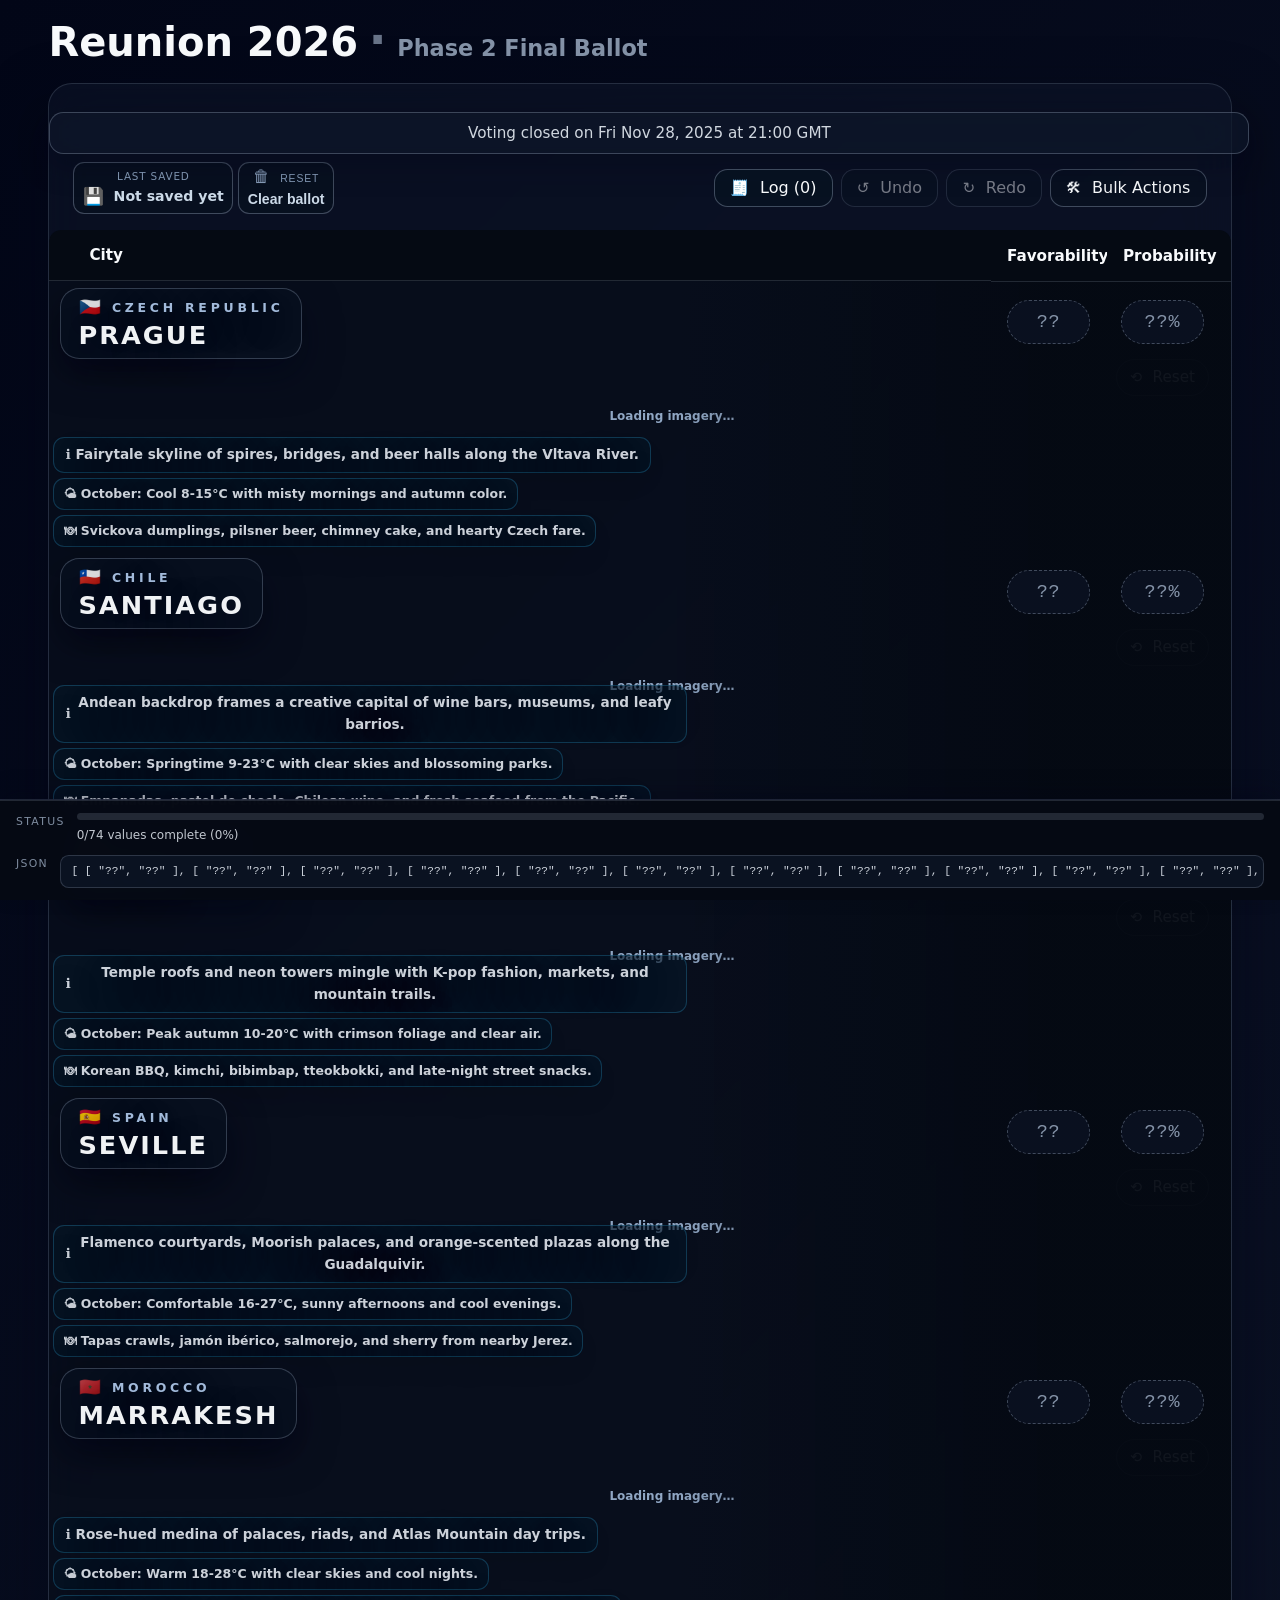
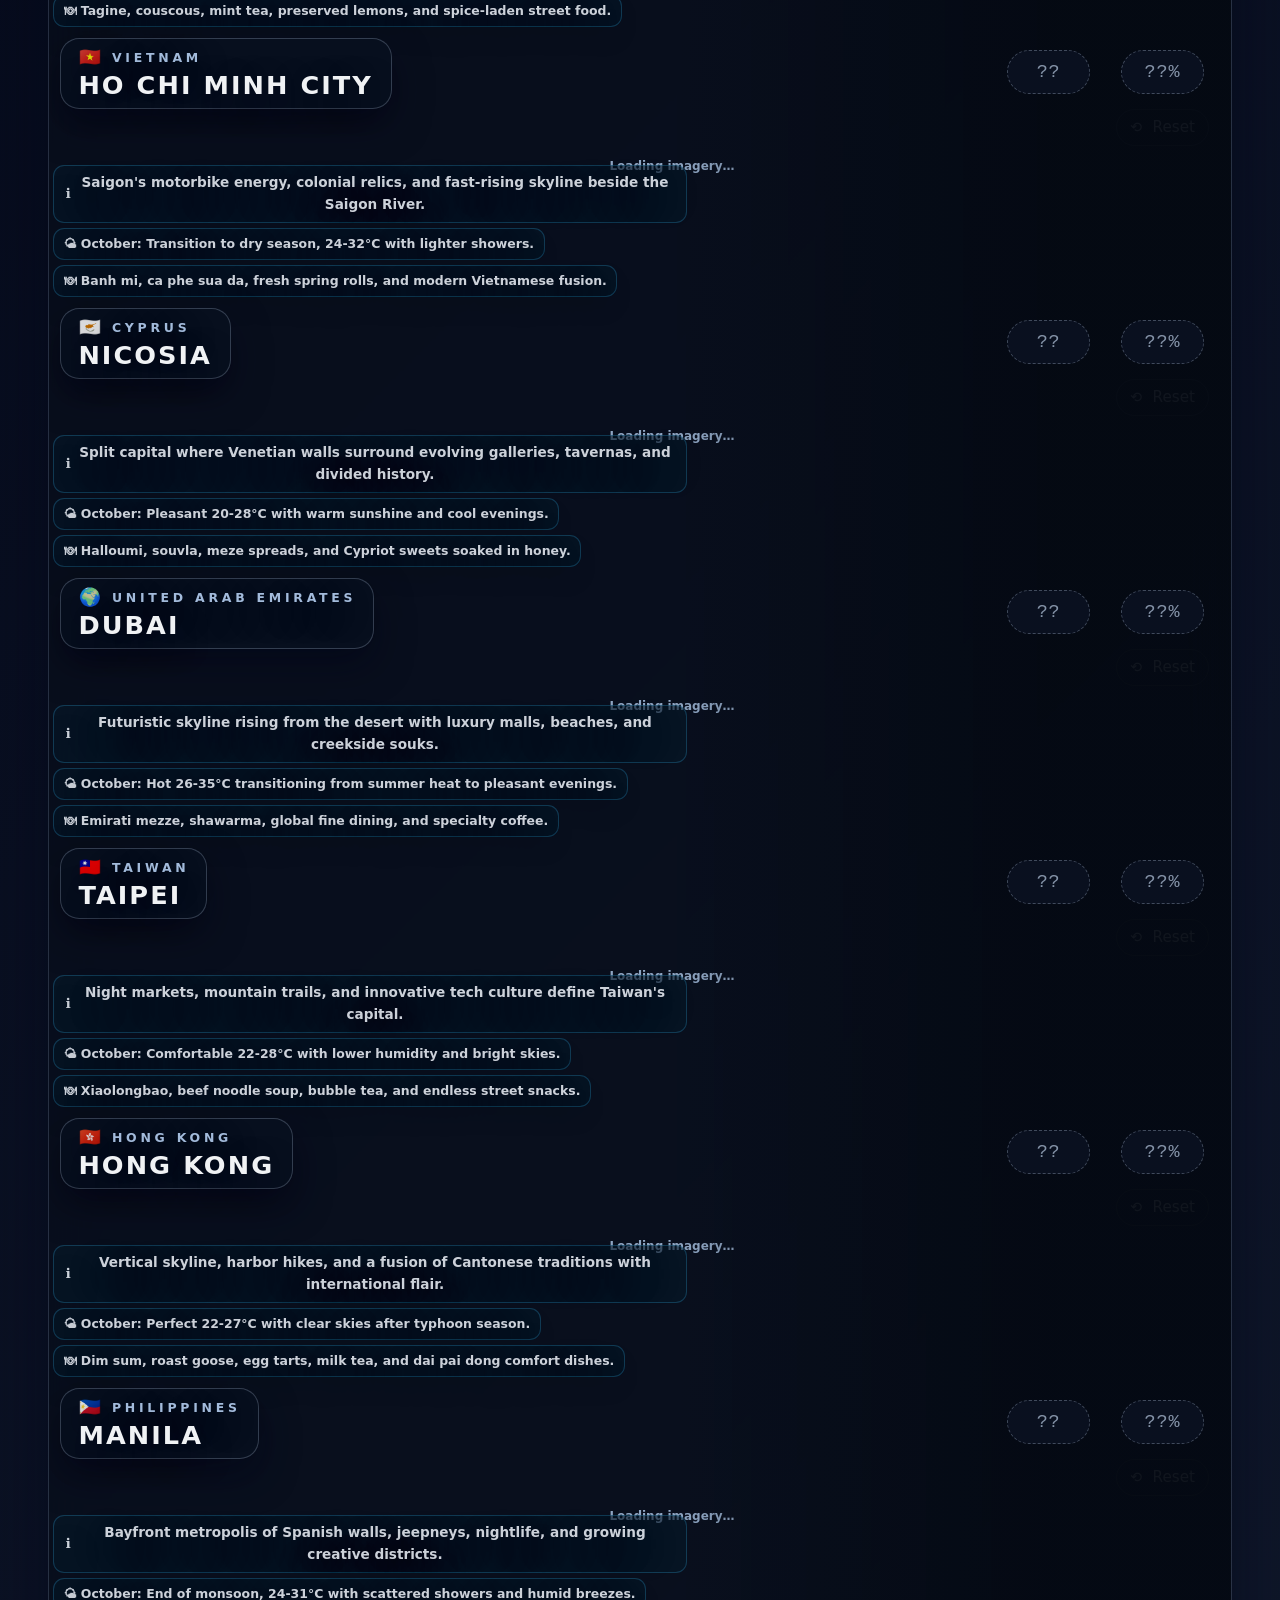
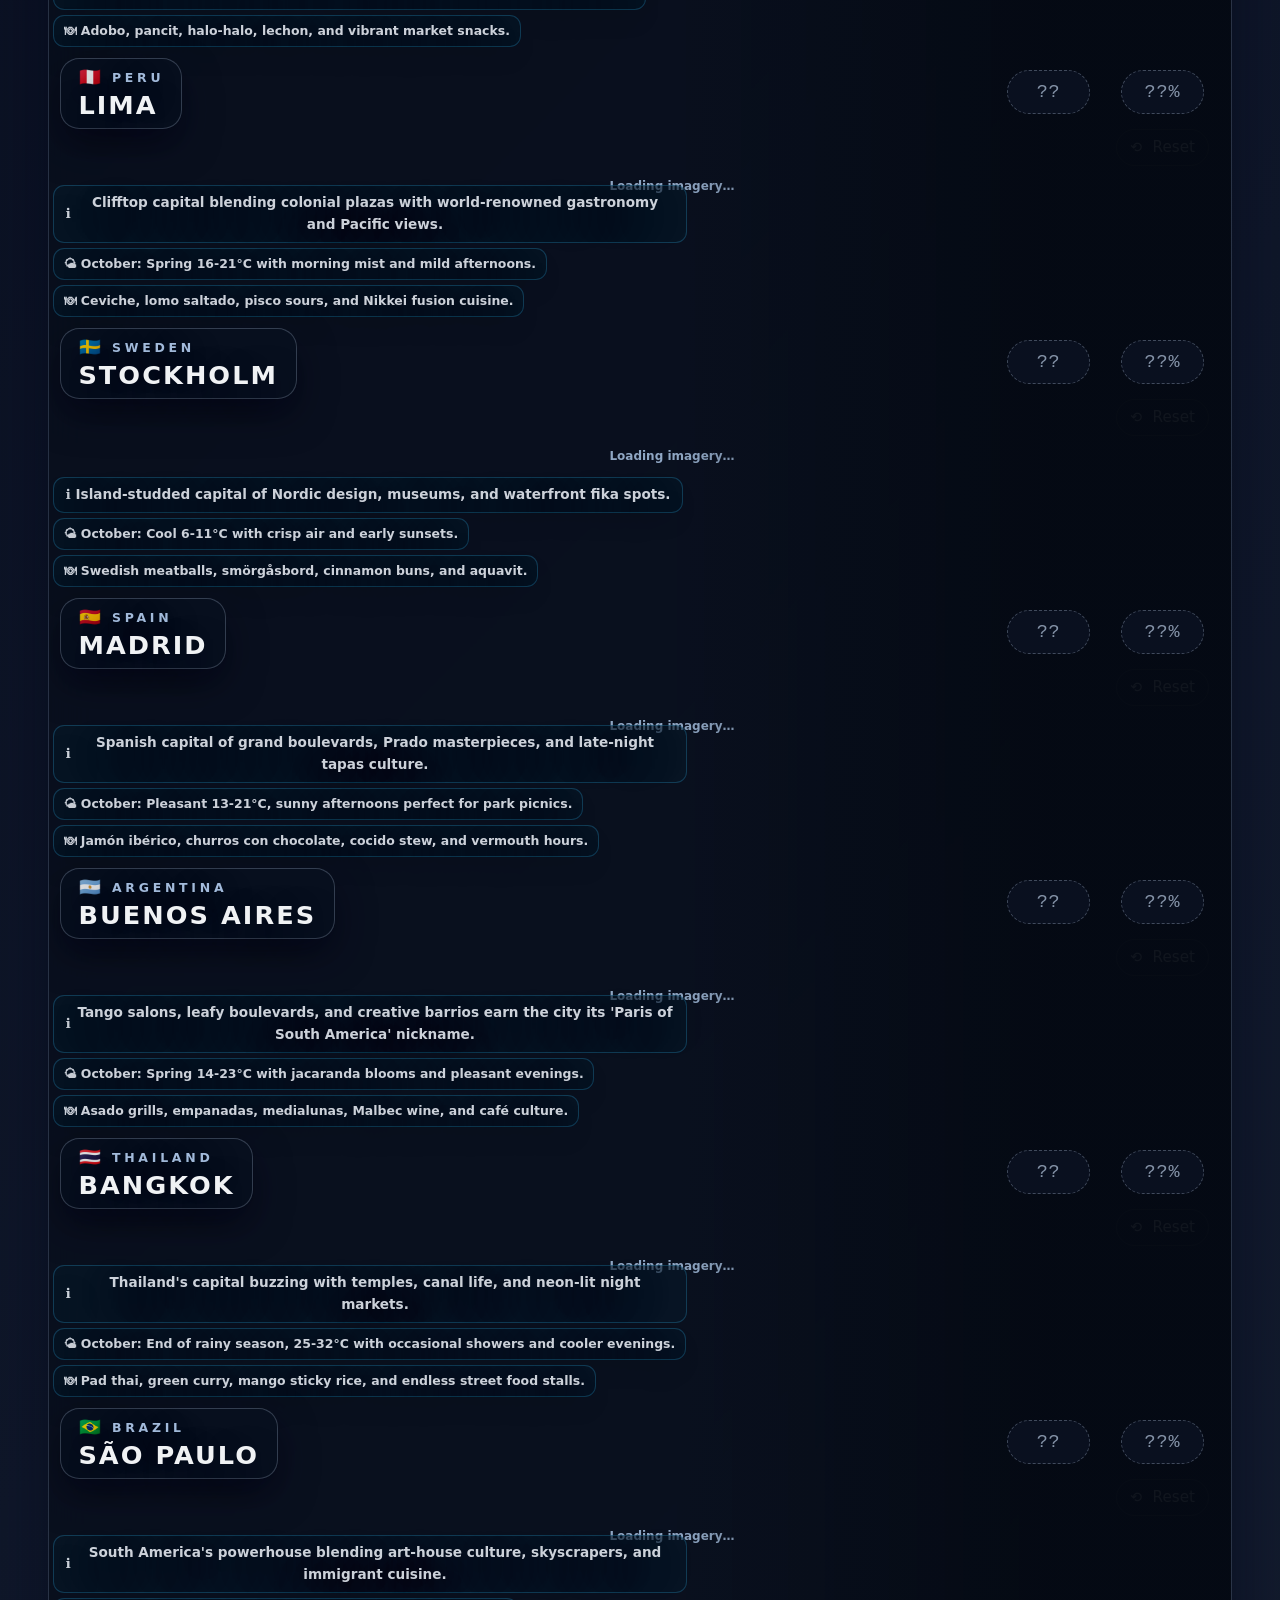
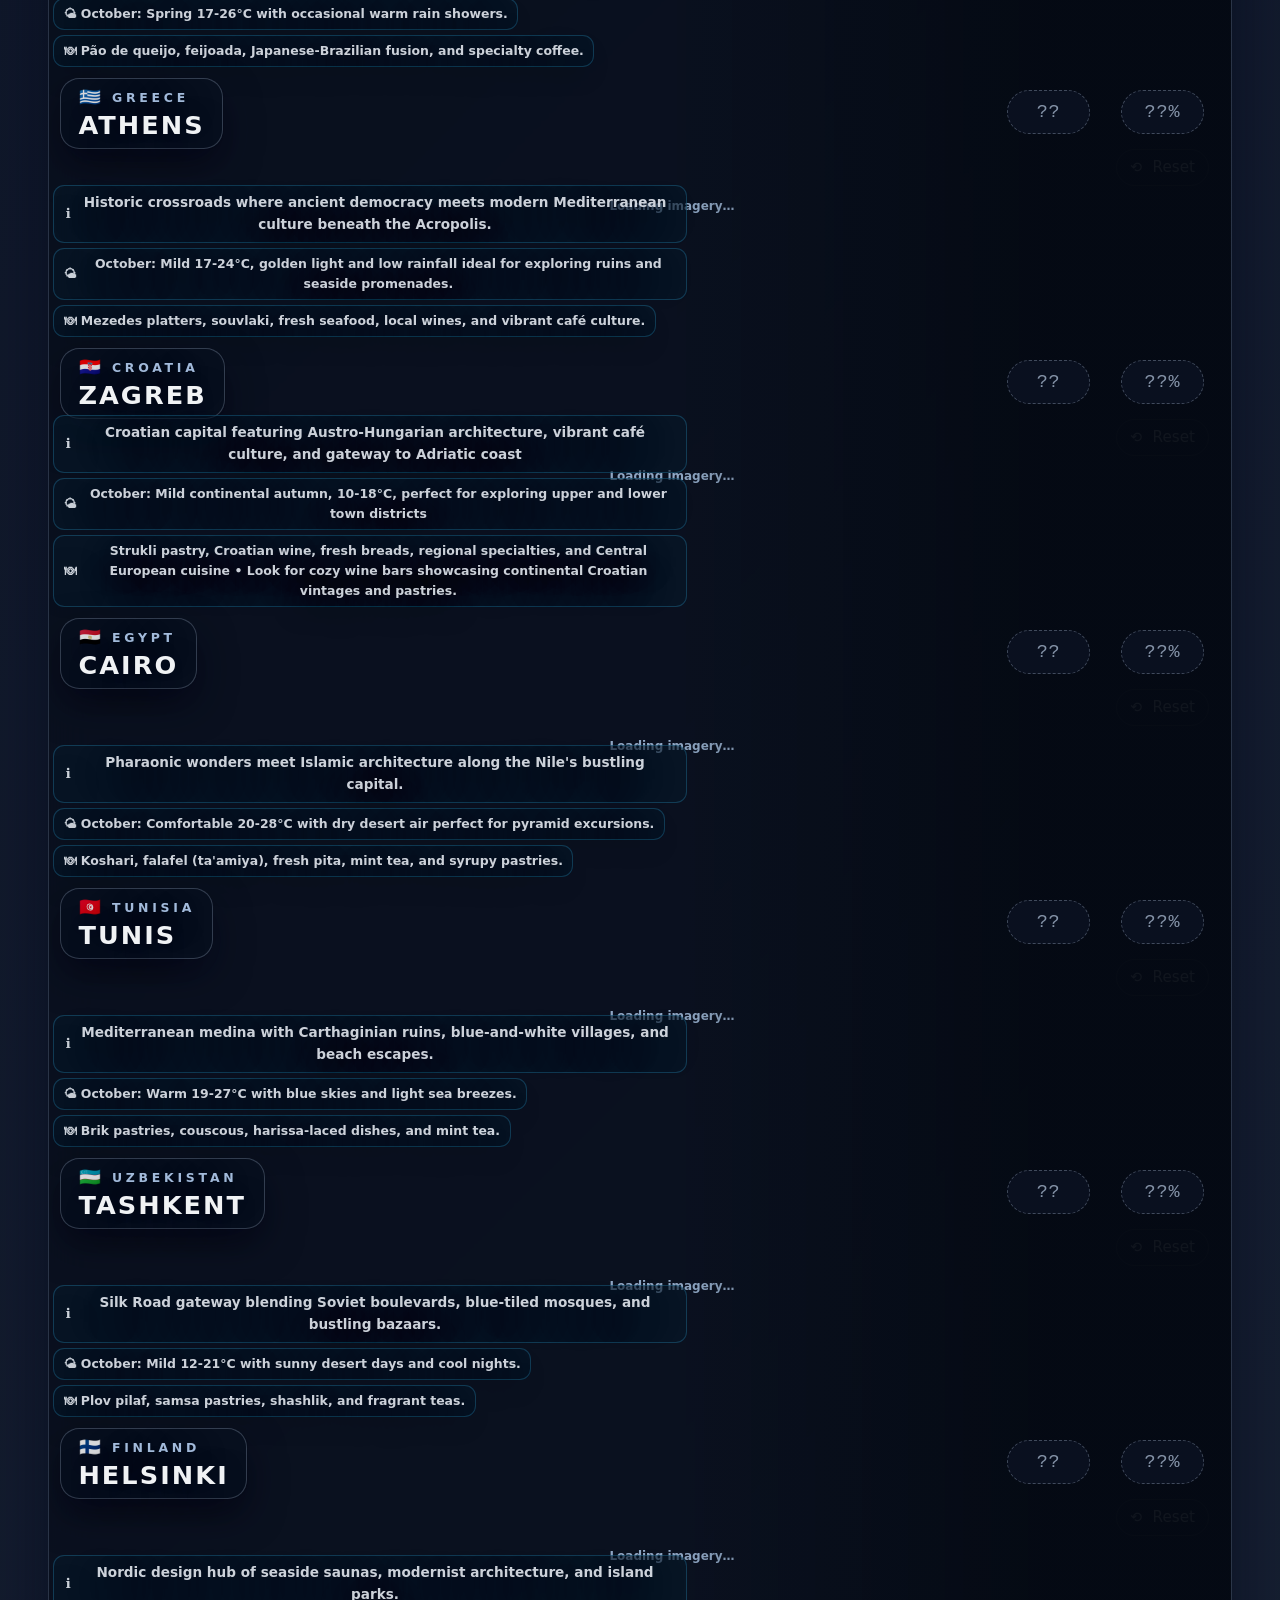
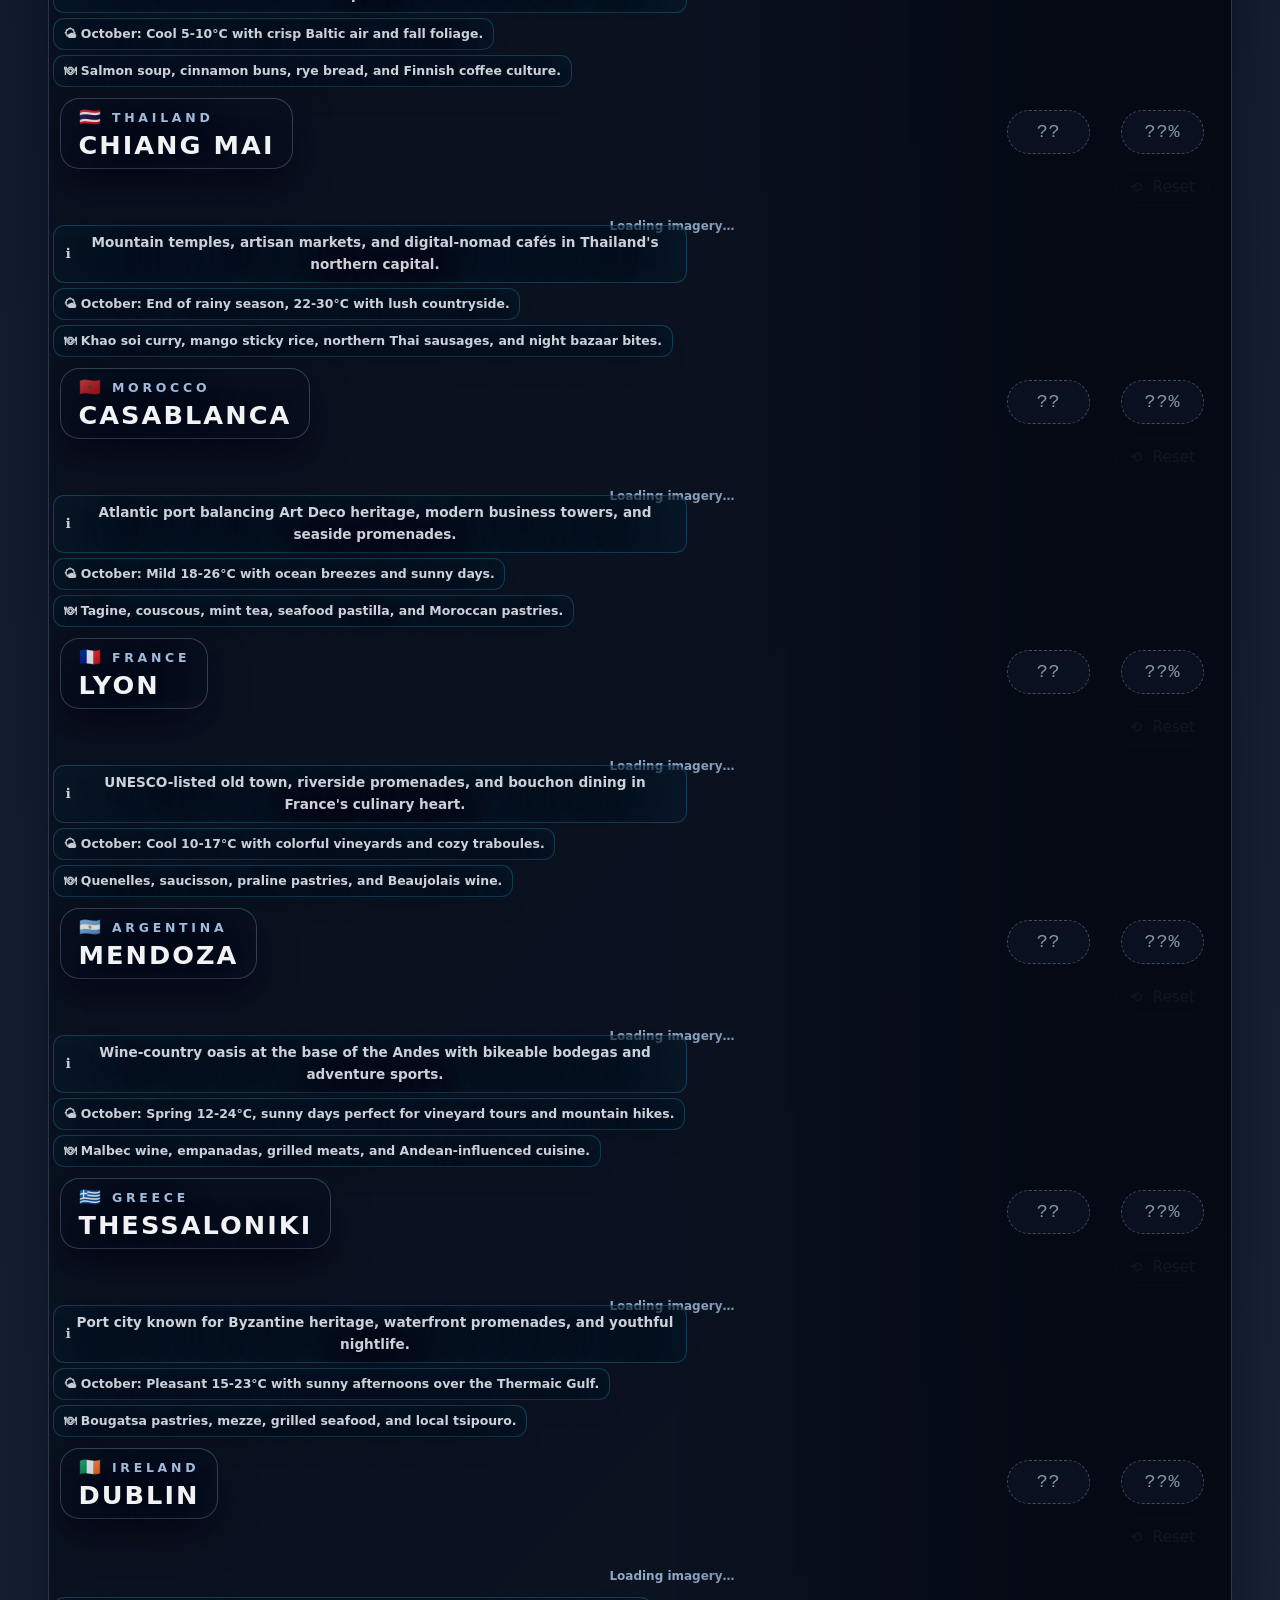
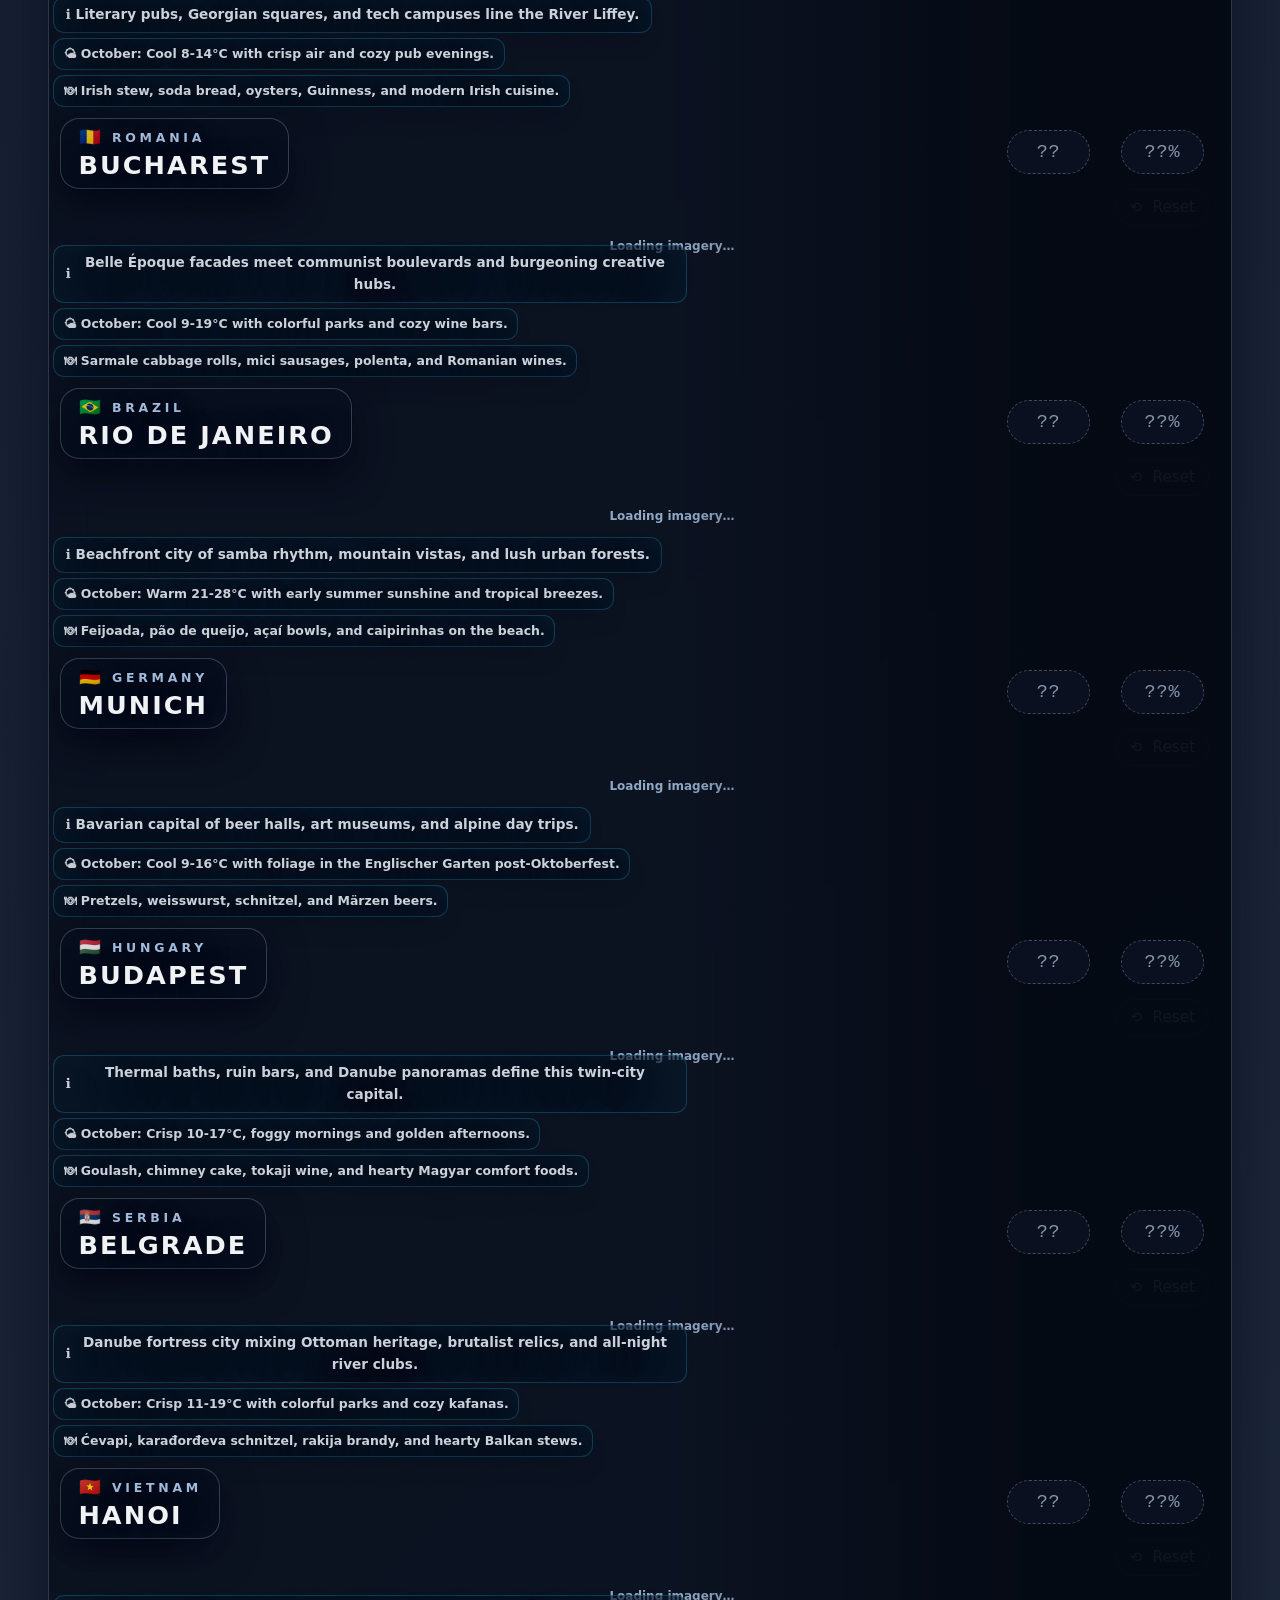
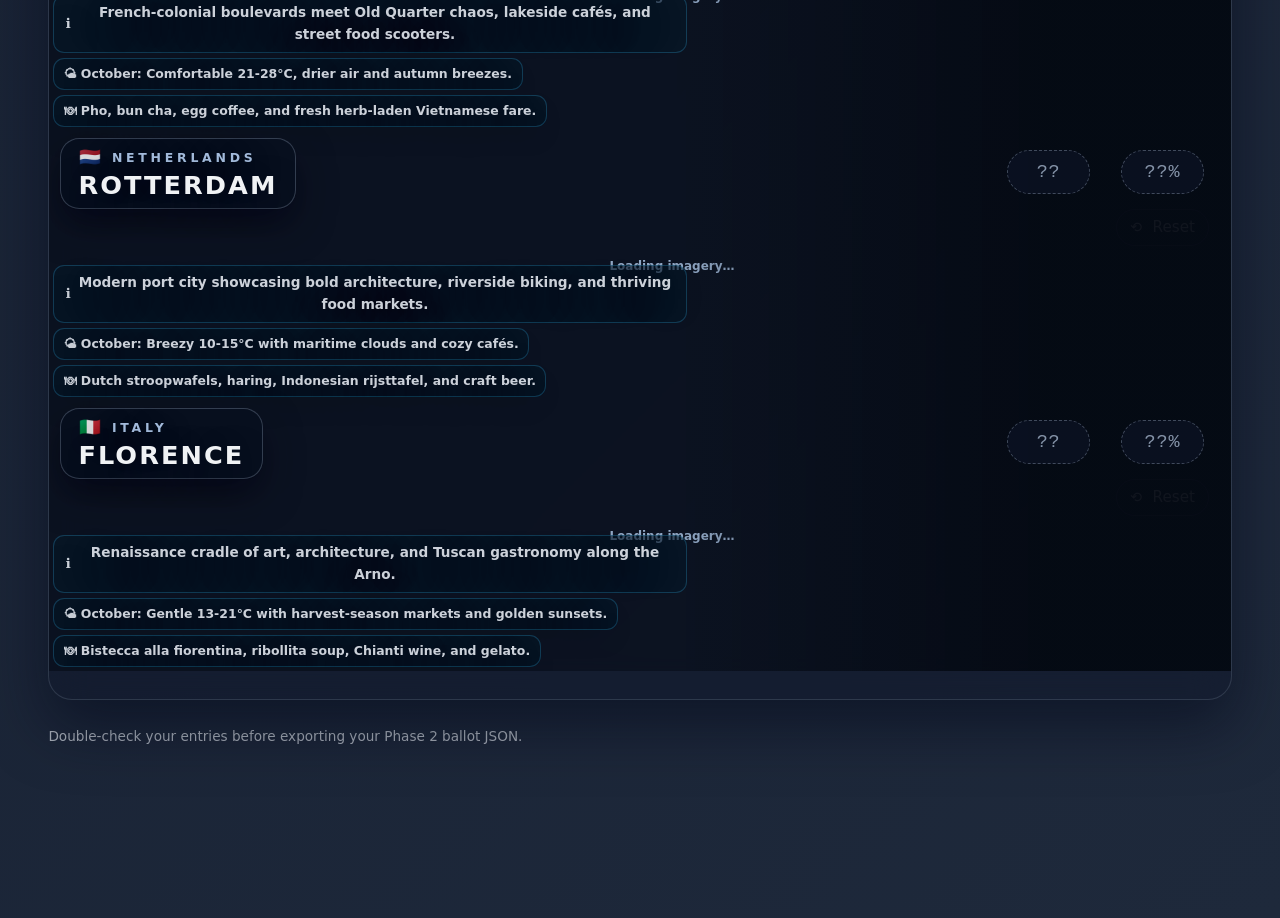
==== commit 131472ff: "release: force intro when order missing" ====
--- a/index.html
+++ b/index.html
@@ -6,23 +6,23 @@
 		
 		<link href="./_app/immutable/assets/0.D694T-lY.css" rel="stylesheet">
 		<link href="./_app/immutable/assets/2.HRNiUAYQ.css" rel="stylesheet">
-		<link rel="modulepreload" href="./_app/immutable/entry/start.Ca83Ayu6.js">
-		<link rel="modulepreload" href="./_app/immutable/chunks/DkGX9M6D.js">
+		<link rel="modulepreload" href="./_app/immutable/entry/start.CB_bFB7y.js">
+		<link rel="modulepreload" href="./_app/immutable/chunks/N8lzwRzf.js">
 		<link rel="modulepreload" href="./_app/immutable/chunks/CtXWJ4Rl.js">
-		<link rel="modulepreload" href="./_app/immutable/chunks/BknWRJ1_.js">
+		<link rel="modulepreload" href="./_app/immutable/chunks/Dh8RSm7Z.js">
 		<link rel="modulepreload" href="./_app/immutable/chunks/DX2lUfdR.js">
-		<link rel="modulepreload" href="./_app/immutable/entry/app.DpW_1mwv.js">
+		<link rel="modulepreload" href="./_app/immutable/entry/app.Dl9ZYXvR.js">
 		<link rel="modulepreload" href="./_app/immutable/chunks/j1nT2hqj.js">
 		<link rel="modulepreload" href="./_app/immutable/chunks/DscdaUK8.js">
 		<link rel="modulepreload" href="./_app/immutable/chunks/BkcxXaB0.js">
 		<link rel="modulepreload" href="./_app/immutable/chunks/CvkxTUf8.js">
-		<link rel="modulepreload" href="./_app/immutable/nodes/0.0umOk2q-.js">
+		<link rel="modulepreload" href="./_app/immutable/nodes/0.TZoqoFQt.js">
 		<link rel="modulepreload" href="./_app/immutable/chunks/tUnkN8nb.js">
 		<link rel="modulepreload" href="./_app/immutable/chunks/CHXiOBr5.js">
-		<link rel="modulepreload" href="./_app/immutable/nodes/2.CNFZyitU.js"><!--12qhfyh--><link rel="icon" href="data:image/svg+xml,%3csvg%20xmlns='http://www.w3.org/2000/svg'%20width='107'%20height='128'%20viewBox='0%200%20107%20128'%3e%3ctitle%3esvelte-logo%3c/title%3e%3cpath%20d='M94.157%2022.819c-10.4-14.885-30.94-19.297-45.792-9.835L22.282%2029.608A29.92%2029.92%200%200%200%208.764%2049.65a31.5%2031.5%200%200%200%203.108%2020.231%2030%2030%200%200%200-4.477%2011.183%2031.9%2031.9%200%200%200%205.448%2024.116c10.402%2014.887%2030.942%2019.297%2045.791%209.835l26.083-16.624A29.92%2029.92%200%200%200%2098.235%2078.35a31.53%2031.53%200%200%200-3.105-20.232%2030%2030%200%200%200%204.474-11.182%2031.88%2031.88%200%200%200-5.447-24.116'%20style='fill:%23ff3e00'/%3e%3cpath%20d='M45.817%20106.582a20.72%2020.72%200%200%201-22.237-8.243%2019.17%2019.17%200%200%201-3.277-14.503%2018%2018%200%200%201%20.624-2.435l.49-1.498%201.337.981a33.6%2033.6%200%200%200%2010.203%205.098l.97.294-.09.968a5.85%205.85%200%200%200%201.052%203.878%206.24%206.24%200%200%200%206.695%202.485%205.8%205.8%200%200%200%201.603-.704L69.27%2076.28a5.43%205.43%200%200%200%202.45-3.631%205.8%205.8%200%200%200-.987-4.371%206.24%206.24%200%200%200-6.698-2.487%205.7%205.7%200%200%200-1.6.704l-9.953%206.345a19%2019%200%200%201-5.296%202.326%2020.72%2020.72%200%200%201-22.237-8.243%2019.17%2019.17%200%200%201-3.277-14.502%2017.99%2017.99%200%200%201%208.13-12.052l26.081-16.623a19%2019%200%200%201%205.3-2.329%2020.72%2020.72%200%200%201%2022.237%208.243%2019.17%2019.17%200%200%201%203.277%2014.503%2018%2018%200%200%201-.624%202.435l-.49%201.498-1.337-.98a33.6%2033.6%200%200%200-10.203-5.1l-.97-.294.09-.968a5.86%205.86%200%200%200-1.052-3.878%206.24%206.24%200%200%200-6.696-2.485%205.8%205.8%200%200%200-1.602.704L37.73%2051.72a5.42%205.42%200%200%200-2.449%203.63%205.79%205.79%200%200%200%20.986%204.372%206.24%206.24%200%200%200%206.698%202.486%205.8%205.8%200%200%200%201.602-.704l9.952-6.342a19%2019%200%200%201%205.295-2.328%2020.72%2020.72%200%200%201%2022.237%208.242%2019.17%2019.17%200%200%201%203.277%2014.503%2018%2018%200%200%201-8.13%2012.053l-26.081%2016.622a19%2019%200%200%201-5.3%202.328'%20style='fill:%23fff'/%3e%3c/svg%3e"/><!----><!--1uha8ag--><!----><title>Reunion 2026 — Lightning Grid (Voting ends in 18d 13:03 GMT)</title>
+		<link rel="modulepreload" href="./_app/immutable/nodes/2.DN4_yVpV.js"><!--12qhfyh--><link rel="icon" href="data:image/svg+xml,%3csvg%20xmlns='http://www.w3.org/2000/svg'%20width='107'%20height='128'%20viewBox='0%200%20107%20128'%3e%3ctitle%3esvelte-logo%3c/title%3e%3cpath%20d='M94.157%2022.819c-10.4-14.885-30.94-19.297-45.792-9.835L22.282%2029.608A29.92%2029.92%200%200%200%208.764%2049.65a31.5%2031.5%200%200%200%203.108%2020.231%2030%2030%200%200%200-4.477%2011.183%2031.9%2031.9%200%200%200%205.448%2024.116c10.402%2014.887%2030.942%2019.297%2045.791%209.835l26.083-16.624A29.92%2029.92%200%200%200%2098.235%2078.35a31.53%2031.53%200%200%200-3.105-20.232%2030%2030%200%200%200%204.474-11.182%2031.88%2031.88%200%200%200-5.447-24.116'%20style='fill:%23ff3e00'/%3e%3cpath%20d='M45.817%20106.582a20.72%2020.72%200%200%201-22.237-8.243%2019.17%2019.17%200%200%201-3.277-14.503%2018%2018%200%200%201%20.624-2.435l.49-1.498%201.337.981a33.6%2033.6%200%200%200%2010.203%205.098l.97.294-.09.968a5.85%205.85%200%200%200%201.052%203.878%206.24%206.24%200%200%200%206.695%202.485%205.8%205.8%200%200%200%201.603-.704L69.27%2076.28a5.43%205.43%200%200%200%202.45-3.631%205.8%205.8%200%200%200-.987-4.371%206.24%206.24%200%200%200-6.698-2.487%205.7%205.7%200%200%200-1.6.704l-9.953%206.345a19%2019%200%200%201-5.296%202.326%2020.72%2020.72%200%200%201-22.237-8.243%2019.17%2019.17%200%200%201-3.277-14.502%2017.99%2017.99%200%200%201%208.13-12.052l26.081-16.623a19%2019%200%200%201%205.3-2.329%2020.72%2020.72%200%200%201%2022.237%208.243%2019.17%2019.17%200%200%201%203.277%2014.503%2018%2018%200%200%201-.624%202.435l-.49%201.498-1.337-.98a33.6%2033.6%200%200%200-10.203-5.1l-.97-.294.09-.968a5.86%205.86%200%200%200-1.052-3.878%206.24%206.24%200%200%200-6.696-2.485%205.8%205.8%200%200%200-1.602.704L37.73%2051.72a5.42%205.42%200%200%200-2.449%203.63%205.79%205.79%200%200%200%20.986%204.372%206.24%206.24%200%200%200%206.698%202.486%205.8%205.8%200%200%200%201.602-.704l9.952-6.342a19%2019%200%200%201%205.295-2.328%2020.72%2020.72%200%200%201%2022.237%208.242%2019.17%2019.17%200%200%201%203.277%2014.503%2018%2018%200%200%201-8.13%2012.053l-26.081%2016.622a19%2019%200%200%201-5.3%202.328'%20style='fill:%23fff'/%3e%3c/svg%3e"/><!----><!--1uha8ag--><!----><title>Reunion 2026 — Lightning Grid (Voting ends in 18d 12:42 GMT)</title>
 	</head>
 	<body data-sveltekit-preload-data="hover">
-		<div style="display: contents"><!--[--><!--[--><!----><div class="app-shell svelte-12qhfyh"><!--[--><header class="app-header svelte-12qhfyh"><div class="brand svelte-12qhfyh"><h1 class="svelte-12qhfyh"><a href="/" class="svelte-12qhfyh"><span class="brand-name svelte-12qhfyh">Reunion 2026</span> <span class="brand-separator svelte-12qhfyh" aria-hidden="true">·</span> <span class="brand-phase svelte-12qhfyh">Phase 2 Final Ballot</span></a></h1></div> <!--[!--><!--]--> <!--[!--><!--]--> <div class="sr-announcer svelte-12qhfyh" aria-live="polite" aria-atomic="true"></div></header><!--]--> <div class="app-body svelte-12qhfyh"><main class="content grid-mode svelte-12qhfyh" id="main-content" tabindex="-1"><!--[--><!----><div class="page-container svelte-1uha8ag"><div class="countdown-banner svelte-1uha8ag" aria-live="polite">Voting closes in 18d 13:03 (Fri Nov 28, 2025 · 21:00 GMT)</div> <!--[!--><section class="grid-shell svelte-1mrulz2"><header class="grid-header svelte-1mrulz2"><div class="status-inline svelte-jdafhq"><!--[!--><!--]--> <span class="chip chip-button static svelte-jdafhq"><span class="label svelte-jdafhq">Last saved</span> <span class="chip-content svelte-jdafhq"><span class="chip-icon svelte-jdafhq" aria-hidden="true">💾</span> <strong class="svelte-jdafhq">Not saved yet</strong></span></span> <button type="button" class="chip chip-button svelte-jdafhq"><span class="label svelte-jdafhq"><span class="btn-icon svelte-jdafhq" aria-hidden="true">🗑</span> Reset</span> <strong class="svelte-jdafhq">Clear ballot</strong></button> <!--[!--><!--]--></div> <!--[!--><!--]--><!----> <div class="toolbar svelte-1mrulz2"><div class="history-wrapper svelte-h2c6bt" role="group"><button type="button" class="history-button svelte-h2c6bt" aria-haspopup="dialog" aria-expanded="false"><span class="btn-icon svelte-h2c6bt" aria-hidden="true">🧾</span> <span>Log (0)</span></button> <!--[!--><!--]--></div><!----> <button type="button" disabled class="svelte-1mrulz2"><span class="btn-icon svelte-1mrulz2" aria-hidden="true">↺</span> Undo</button> <button type="button" disabled class="svelte-1mrulz2"><span class="btn-icon svelte-1mrulz2" aria-hidden="true">↻</span> Redo</button> <button type="button" class="svelte-1mrulz2"><span class="btn-icon svelte-1mrulz2" aria-hidden="true">🛠</span> Bulk Actions</button></div></header> <div class="table-scroll svelte-1mrulz2"><table class="svelte-1mrulz2"><colgroup><col class="col-city svelte-1mrulz2"/><col class="col-utility svelte-1mrulz2"/><col class="col-probability svelte-1mrulz2"/></colgroup><thead class="svelte-1mrulz2"><tr><th scope="col" class="city-header svelte-1mrulz2">City</th><th scope="col" class="utility-header svelte-1mrulz2">Favorability</th><th scope="col" class="probability-header svelte-1mrulz2">Probability</th></tr></thead><tbody class="svelte-1mrulz2"><!--[--><tr class="city-row svelte-1mrulz2" data-row="stockholm-sweden"><th scope="row" class="city-col svelte-1mrulz2"><div class="city-card svelte-1mrulz2"><div class="row-bg svelte-1mrulz2"><!--[!--><!--[--><div class="background-strip svelte-f9uau2" aria-hidden="true"><!--[!--><!--[!--><!--[!--><div class="background-placeholder svelte-f9uau2">Preparing imagery…</div><!--]--><!--]--><!--]--></div><!--]--><!--]--><!----></div> <div class="row-content svelte-1mrulz2"><div class="city-headline svelte-1mrulz2"><div class="city-title svelte-1mrulz2"><span class="city-country svelte-1mrulz2"><span class="flag svelte-1mrulz2" aria-hidden="true">🇸🇪</span> Sweden</span> <span class="city-name svelte-1mrulz2">Stockholm</span></div></div> <div class="meta-stack svelte-1mrulz2"><!--[--><div class="info-chip summary-chip svelte-1mrulz2"><span aria-hidden="true">ℹ️</span> Island-studded capital of Nordic design, museums, and waterfront fika spots.</div><!--]--> <!--[--><div class="info-chip svelte-1mrulz2"><span aria-hidden="true">🌤</span> October: Cool 6-11°C with crisp air and early sunsets.</div><!--]--> <!--[--><div class="info-chip svelte-1mrulz2"><span aria-hidden="true">🍽</span> Swedish meatballs, smörgåsbord, cinnamon buns, and aquavit.</div><!--]--></div></div></div></th><td class="utility-col svelte-1mrulz2"><div class="picker svelte-furii8" data-state="empty" data-open="false"><button type="button" class="value-button svelte-furii8" aria-label="Favorability value"><span class="value-label svelte-furii8">??</span></button> <p class="hint svelte-furii8" aria-live="polite"></p> <!--[!--><!--]--></div><!----></td><td class="probability-col svelte-1mrulz2"><div class="probability-cell svelte-1mrulz2"><div class="input-stack svelte-1mrulz2"><div class="picker svelte-cojlv" data-state="empty" data-open="false"><button type="button" class="value-button svelte-cojlv" aria-label="Attendance probability"><span class="value-label svelte-cojlv">??%</span></button> <p class="hint svelte-cojlv" aria-live="polite"></p> <!--[!--><!--]--></div><!----> <button type="button" class="row-reset svelte-1mrulz2"><span class="btn-icon svelte-1mrulz2" aria-hidden="true">⟲</span> Reset</button></div></div></td></tr><tr class="city-row svelte-1mrulz2" data-row="seoul-south-korea"><th scope="row" class="city-col svelte-1mrulz2"><div class="city-card svelte-1mrulz2"><div class="row-bg svelte-1mrulz2"><!--[!--><!--[--><div class="background-strip svelte-f9uau2" aria-hidden="true"><!--[!--><!--[!--><!--[!--><div class="background-placeholder svelte-f9uau2">Preparing imagery…</div><!--]--><!--]--><!--]--></div><!--]--><!--]--><!----></div> <div class="row-content svelte-1mrulz2"><div class="city-headline svelte-1mrulz2"><div class="city-title svelte-1mrulz2"><span class="city-country svelte-1mrulz2"><span class="flag svelte-1mrulz2" aria-hidden="true">🇰🇷</span> South Korea</span> <span class="city-name svelte-1mrulz2">Seoul</span></div></div> <div class="meta-stack svelte-1mrulz2"><!--[--><div class="info-chip summary-chip svelte-1mrulz2"><span aria-hidden="true">ℹ️</span> Temple roofs and neon towers mingle with K-pop fashion, markets, and mountain trails.</div><!--]--> <!--[--><div class="info-chip svelte-1mrulz2"><span aria-hidden="true">🌤</span> October: Peak autumn 10-20°C with crimson foliage and clear air.</div><!--]--> <!--[--><div class="info-chip svelte-1mrulz2"><span aria-hidden="true">🍽</span> Korean BBQ, kimchi, bibimbap, tteokbokki, and late-night street snacks.</div><!--]--></div></div></div></th><td class="utility-col svelte-1mrulz2"><div class="picker svelte-furii8" data-state="empty" data-open="false"><button type="button" class="value-button svelte-furii8" aria-label="Favorability value"><span class="value-label svelte-furii8">??</span></button> <p class="hint svelte-furii8" aria-live="polite"></p> <!--[!--><!--]--></div><!----></td><td class="probability-col svelte-1mrulz2"><div class="probability-cell svelte-1mrulz2"><div class="input-stack svelte-1mrulz2"><div class="picker svelte-cojlv" data-state="empty" data-open="false"><button type="button" class="value-button svelte-cojlv" aria-label="Attendance probability"><span class="value-label svelte-cojlv">??%</span></button> <p class="hint svelte-cojlv" aria-live="polite"></p> <!--[!--><!--]--></div><!----> <button type="button" class="row-reset svelte-1mrulz2"><span class="btn-icon svelte-1mrulz2" aria-hidden="true">⟲</span> Reset</button></div></div></td></tr><tr class="city-row svelte-1mrulz2" data-row="bangkok-thailand"><th scope="row" class="city-col svelte-1mrulz2"><div class="city-card svelte-1mrulz2"><div class="row-bg svelte-1mrulz2"><!--[!--><!--[--><div class="background-strip svelte-f9uau2" aria-hidden="true"><!--[!--><!--[!--><!--[!--><div class="background-placeholder svelte-f9uau2">Preparing imagery…</div><!--]--><!--]--><!--]--></div><!--]--><!--]--><!----></div> <div class="row-content svelte-1mrulz2"><div class="city-headline svelte-1mrulz2"><div class="city-title svelte-1mrulz2"><span class="city-country svelte-1mrulz2"><span class="flag svelte-1mrulz2" aria-hidden="true">🇹🇭</span> Thailand</span> <span class="city-name svelte-1mrulz2">Bangkok</span></div></div> <div class="meta-stack svelte-1mrulz2"><!--[--><div class="info-chip summary-chip svelte-1mrulz2"><span aria-hidden="true">ℹ️</span> Thailand's capital buzzing with temples, canal life, and neon-lit night markets.</div><!--]--> <!--[--><div class="info-chip svelte-1mrulz2"><span aria-hidden="true">🌤</span> October: End of rainy season, 25-32°C with occasional showers and cooler evenings.</div><!--]--> <!--[--><div class="info-chip svelte-1mrulz2"><span aria-hidden="true">🍽</span> Pad thai, green curry, mango sticky rice, and endless street food stalls.</div><!--]--></div></div></div></th><td class="utility-col svelte-1mrulz2"><div class="picker svelte-furii8" data-state="empty" data-open="false"><button type="button" class="value-button svelte-furii8" aria-label="Favorability value"><span class="value-label svelte-furii8">??</span></button> <p class="hint svelte-furii8" aria-live="polite"></p> <!--[!--><!--]--></div><!----></td><td class="probability-col svelte-1mrulz2"><div class="probability-cell svelte-1mrulz2"><div class="input-stack svelte-1mrulz2"><div class="picker svelte-cojlv" data-state="empty" data-open="false"><button type="button" class="value-button svelte-cojlv" aria-label="Attendance probability"><span class="value-label svelte-cojlv">??%</span></button> <p class="hint svelte-cojlv" aria-live="polite"></p> <!--[!--><!--]--></div><!----> <button type="button" class="row-reset svelte-1mrulz2"><span class="btn-icon svelte-1mrulz2" aria-hidden="true">⟲</span> Reset</button></div></div></td></tr><tr class="city-row svelte-1mrulz2" data-row="ho-chi-minh-city-vietnam"><th scope="row" class="city-col svelte-1mrulz2"><div class="city-card svelte-1mrulz2"><div class="row-bg svelte-1mrulz2"><!--[!--><!--[--><div class="background-strip svelte-f9uau2" aria-hidden="true"><!--[!--><!--[!--><!--[!--><div class="background-placeholder svelte-f9uau2">Preparing imagery…</div><!--]--><!--]--><!--]--></div><!--]--><!--]--><!----></div> <div class="row-content svelte-1mrulz2"><div class="city-headline svelte-1mrulz2"><div class="city-title svelte-1mrulz2"><span class="city-country svelte-1mrulz2"><span class="flag svelte-1mrulz2" aria-hidden="true">🇻🇳</span> Vietnam</span> <span class="city-name svelte-1mrulz2">Ho Chi Minh City</span></div></div> <div class="meta-stack svelte-1mrulz2"><!--[--><div class="info-chip summary-chip svelte-1mrulz2"><span aria-hidden="true">ℹ️</span> Saigon's motorbike energy, colonial relics, and fast-rising skyline beside the Saigon River.</div><!--]--> <!--[--><div class="info-chip svelte-1mrulz2"><span aria-hidden="true">🌤</span> October: Transition to dry season, 24-32°C with lighter showers.</div><!--]--> <!--[--><div class="info-chip svelte-1mrulz2"><span aria-hidden="true">🍽</span> Banh mi, ca phe sua da, fresh spring rolls, and modern Vietnamese fusion.</div><!--]--></div></div></div></th><td class="utility-col svelte-1mrulz2"><div class="picker svelte-furii8" data-state="empty" data-open="false"><button type="button" class="value-button svelte-furii8" aria-label="Favorability value"><span class="value-label svelte-furii8">??</span></button> <p class="hint svelte-furii8" aria-live="polite"></p> <!--[!--><!--]--></div><!----></td><td class="probability-col svelte-1mrulz2"><div class="probability-cell svelte-1mrulz2"><div class="input-stack svelte-1mrulz2"><div class="picker svelte-cojlv" data-state="empty" data-open="false"><button type="button" class="value-button svelte-cojlv" aria-label="Attendance probability"><span class="value-label svelte-cojlv">??%</span></button> <p class="hint svelte-cojlv" aria-live="polite"></p> <!--[!--><!--]--></div><!----> <button type="button" class="row-reset svelte-1mrulz2"><span class="btn-icon svelte-1mrulz2" aria-hidden="true">⟲</span> Reset</button></div></div></td></tr><tr class="city-row svelte-1mrulz2" data-row="cairo-egypt"><th scope="row" class="city-col svelte-1mrulz2"><div class="city-card svelte-1mrulz2"><div class="row-bg svelte-1mrulz2"><!--[!--><!--[--><div class="background-strip svelte-f9uau2" aria-hidden="true"><!--[!--><!--[!--><!--[!--><div class="background-placeholder svelte-f9uau2">Preparing imagery…</div><!--]--><!--]--><!--]--></div><!--]--><!--]--><!----></div> <div class="row-content svelte-1mrulz2"><div class="city-headline svelte-1mrulz2"><div class="city-title svelte-1mrulz2"><span class="city-country svelte-1mrulz2"><span class="flag svelte-1mrulz2" aria-hidden="true">🇪🇬</span> Egypt</span> <span class="city-name svelte-1mrulz2">Cairo</span></div></div> <div class="meta-stack svelte-1mrulz2"><!--[--><div class="info-chip summary-chip svelte-1mrulz2"><span aria-hidden="true">ℹ️</span> Pharaonic wonders meet Islamic architecture along the Nile's bustling capital.</div><!--]--> <!--[--><div class="info-chip svelte-1mrulz2"><span aria-hidden="true">🌤</span> October: Comfortable 20-28°C with dry desert air perfect for pyramid excursions.</div><!--]--> <!--[--><div class="info-chip svelte-1mrulz2"><span aria-hidden="true">🍽</span> Koshari, falafel (ta'amiya), fresh pita, mint tea, and syrupy pastries.</div><!--]--></div></div></div></th><td class="utility-col svelte-1mrulz2"><div class="picker svelte-furii8" data-state="empty" data-open="false"><button type="button" class="value-button svelte-furii8" aria-label="Favorability value"><span class="value-label svelte-furii8">??</span></button> <p class="hint svelte-furii8" aria-live="polite"></p> <!--[!--><!--]--></div><!----></td><td class="probability-col svelte-1mrulz2"><div class="probability-cell svelte-1mrulz2"><div class="input-stack svelte-1mrulz2"><div class="picker svelte-cojlv" data-state="empty" data-open="false"><button type="button" class="value-button svelte-cojlv" aria-label="Attendance probability"><span class="value-label svelte-cojlv">??%</span></button> <p class="hint svelte-cojlv" aria-live="polite"></p> <!--[!--><!--]--></div><!----> <button type="button" class="row-reset svelte-1mrulz2"><span class="btn-icon svelte-1mrulz2" aria-hidden="true">⟲</span> Reset</button></div></div></td></tr><tr class="city-row svelte-1mrulz2" data-row="prague-czech-republic"><th scope="row" class="city-col svelte-1mrulz2"><div class="city-card svelte-1mrulz2"><div class="row-bg svelte-1mrulz2"><!--[!--><!--[--><div class="background-strip svelte-f9uau2" aria-hidden="true"><!--[!--><!--[!--><!--[!--><div class="background-placeholder svelte-f9uau2">Preparing imagery…</div><!--]--><!--]--><!--]--></div><!--]--><!--]--><!----></div> <div class="row-content svelte-1mrulz2"><div class="city-headline svelte-1mrulz2"><div class="city-title svelte-1mrulz2"><span class="city-country svelte-1mrulz2"><span class="flag svelte-1mrulz2" aria-hidden="true">🇨🇿</span> Czech Republic</span> <span class="city-name svelte-1mrulz2">Prague</span></div></div> <div class="meta-stack svelte-1mrulz2"><!--[--><div class="info-chip summary-chip svelte-1mrulz2"><span aria-hidden="true">ℹ️</span> Fairytale skyline of spires, bridges, and beer halls along the Vltava River.</div><!--]--> <!--[--><div class="info-chip svelte-1mrulz2"><span aria-hidden="true">🌤</span> October: Cool 8-15°C with misty mornings and autumn color.</div><!--]--> <!--[--><div class="info-chip svelte-1mrulz2"><span aria-hidden="true">🍽</span> Svickova dumplings, pilsner beer, chimney cake, and hearty Czech fare.</div><!--]--></div></div></div></th><td class="utility-col svelte-1mrulz2"><div class="picker svelte-furii8" data-state="empty" data-open="false"><button type="button" class="value-button svelte-furii8" aria-label="Favorability value"><span class="value-label svelte-furii8">??</span></button> <p class="hint svelte-furii8" aria-live="polite"></p> <!--[!--><!--]--></div><!----></td><td class="probability-col svelte-1mrulz2"><div class="probability-cell svelte-1mrulz2"><div class="input-stack svelte-1mrulz2"><div class="picker svelte-cojlv" data-state="empty" data-open="false"><button type="button" class="value-button svelte-cojlv" aria-label="Attendance probability"><span class="value-label svelte-cojlv">??%</span></button> <p class="hint svelte-cojlv" aria-live="polite"></p> <!--[!--><!--]--></div><!----> <button type="button" class="row-reset svelte-1mrulz2"><span class="btn-icon svelte-1mrulz2" aria-hidden="true">⟲</span> Reset</button></div></div></td></tr><tr class="city-row svelte-1mrulz2" data-row="marrakesh-morocco"><th scope="row" class="city-col svelte-1mrulz2"><div class="city-card svelte-1mrulz2"><div class="row-bg svelte-1mrulz2"><!--[!--><!--[--><div class="background-strip svelte-f9uau2" aria-hidden="true"><!--[!--><!--[!--><!--[!--><div class="background-placeholder svelte-f9uau2">Preparing imagery…</div><!--]--><!--]--><!--]--></div><!--]--><!--]--><!----></div> <div class="row-content svelte-1mrulz2"><div class="city-headline svelte-1mrulz2"><div class="city-title svelte-1mrulz2"><span class="city-country svelte-1mrulz2"><span class="flag svelte-1mrulz2" aria-hidden="true">🇲🇦</span> Morocco</span> <span class="city-name svelte-1mrulz2">Marrakesh</span></div></div> <div class="meta-stack svelte-1mrulz2"><!--[--><div class="info-chip summary-chip svelte-1mrulz2"><span aria-hidden="true">ℹ️</span> Rose-hued medina of palaces, riads, and Atlas Mountain day trips.</div><!--]--> <!--[--><div class="info-chip svelte-1mrulz2"><span aria-hidden="true">🌤</span> October: Warm 18-28°C with clear skies and cool nights.</div><!--]--> <!--[--><div class="info-chip svelte-1mrulz2"><span aria-hidden="true">🍽</span> Tagine, couscous, mint tea, preserved lemons, and spice-laden street food.</div><!--]--></div></div></div></th><td class="utility-col svelte-1mrulz2"><div class="picker svelte-furii8" data-state="empty" data-open="false"><button type="button" class="value-button svelte-furii8" aria-label="Favorability value"><span class="value-label svelte-furii8">??</span></button> <p class="hint svelte-furii8" aria-live="polite"></p> <!--[!--><!--]--></div><!----></td><td class="probability-col svelte-1mrulz2"><div class="probability-cell svelte-1mrulz2"><div class="input-stack svelte-1mrulz2"><div class="picker svelte-cojlv" data-state="empty" data-open="false"><button type="button" class="value-button svelte-cojlv" aria-label="Attendance probability"><span class="value-label svelte-cojlv">??%</span></button> <p class="hint svelte-cojlv" aria-live="polite"></p> <!--[!--><!--]--></div><!----> <button type="button" class="row-reset svelte-1mrulz2"><span class="btn-icon svelte-1mrulz2" aria-hidden="true">⟲</span> Reset</button></div></div></td></tr><tr class="city-row svelte-1mrulz2" data-row="dubai-uae"><th scope="row" class="city-col svelte-1mrulz2"><div class="city-card svelte-1mrulz2"><div class="row-bg svelte-1mrulz2"><!--[!--><!--[--><div class="background-strip svelte-f9uau2" aria-hidden="true"><!--[!--><!--[!--><!--[!--><div class="background-placeholder svelte-f9uau2">Preparing imagery…</div><!--]--><!--]--><!--]--></div><!--]--><!--]--><!----></div> <div class="row-content svelte-1mrulz2"><div class="city-headline svelte-1mrulz2"><div class="city-title svelte-1mrulz2"><span class="city-country svelte-1mrulz2"><span class="flag svelte-1mrulz2" aria-hidden="true">🌍</span> United Arab Emirates</span> <span class="city-name svelte-1mrulz2">Dubai</span></div></div> <div class="meta-stack svelte-1mrulz2"><!--[--><div class="info-chip summary-chip svelte-1mrulz2"><span aria-hidden="true">ℹ️</span> Futuristic skyline rising from the desert with luxury malls, beaches, and creekside souks.</div><!--]--> <!--[--><div class="info-chip svelte-1mrulz2"><span aria-hidden="true">🌤</span> October: Hot 26-35°C transitioning from summer heat to pleasant evenings.</div><!--]--> <!--[--><div class="info-chip svelte-1mrulz2"><span aria-hidden="true">🍽</span> Emirati mezze, shawarma, global fine dining, and specialty coffee.</div><!--]--></div></div></div></th><td class="utility-col svelte-1mrulz2"><div class="picker svelte-furii8" data-state="empty" data-open="false"><button type="button" class="value-button svelte-furii8" aria-label="Favorability value"><span class="value-label svelte-furii8">??</span></button> <p class="hint svelte-furii8" aria-live="polite"></p> <!--[!--><!--]--></div><!----></td><td class="probability-col svelte-1mrulz2"><div class="probability-cell svelte-1mrulz2"><div class="input-stack svelte-1mrulz2"><div class="picker svelte-cojlv" data-state="empty" data-open="false"><button type="button" class="value-button svelte-cojlv" aria-label="Attendance probability"><span class="value-label svelte-cojlv">??%</span></button> <p class="hint svelte-cojlv" aria-live="polite"></p> <!--[!--><!--]--></div><!----> <button type="button" class="row-reset svelte-1mrulz2"><span class="btn-icon svelte-1mrulz2" aria-hidden="true">⟲</span> Reset</button></div></div></td></tr><tr class="city-row svelte-1mrulz2" data-row="hong-kong-hong-kong"><th scope="row" class="city-col svelte-1mrulz2"><div class="city-card svelte-1mrulz2"><div class="row-bg svelte-1mrulz2"><!--[!--><!--[--><div class="background-strip svelte-f9uau2" aria-hidden="true"><!--[!--><!--[!--><!--[!--><div class="background-placeholder svelte-f9uau2">Preparing imagery…</div><!--]--><!--]--><!--]--></div><!--]--><!--]--><!----></div> <div class="row-content svelte-1mrulz2"><div class="city-headline svelte-1mrulz2"><div class="city-title svelte-1mrulz2"><span class="city-country svelte-1mrulz2"><span class="flag svelte-1mrulz2" aria-hidden="true">🇭🇰</span> Hong Kong</span> <span class="city-name svelte-1mrulz2">Hong Kong</span></div></div> <div class="meta-stack svelte-1mrulz2"><!--[--><div class="info-chip summary-chip svelte-1mrulz2"><span aria-hidden="true">ℹ️</span> Vertical skyline, harbor hikes, and a fusion of Cantonese traditions with international flair.</div><!--]--> <!--[--><div class="info-chip svelte-1mrulz2"><span aria-hidden="true">🌤</span> October: Perfect 22-27°C with clear skies after typhoon season.</div><!--]--> <!--[--><div class="info-chip svelte-1mrulz2"><span aria-hidden="true">🍽</span> Dim sum, roast goose, egg tarts, milk tea, and dai pai dong comfort dishes.</div><!--]--></div></div></div></th><td class="utility-col svelte-1mrulz2"><div class="picker svelte-furii8" data-state="empty" data-open="false"><button type="button" class="value-button svelte-furii8" aria-label="Favorability value"><span class="value-label svelte-furii8">??</span></button> <p class="hint svelte-furii8" aria-live="polite"></p> <!--[!--><!--]--></div><!----></td><td class="probability-col svelte-1mrulz2"><div class="probability-cell svelte-1mrulz2"><div class="input-stack svelte-1mrulz2"><div class="picker svelte-cojlv" data-state="empty" data-open="false"><button type="button" class="value-button svelte-cojlv" aria-label="Attendance probability"><span class="value-label svelte-cojlv">??%</span></button> <p class="hint svelte-cojlv" aria-live="polite"></p> <!--[!--><!--]--></div><!----> <button type="button" class="row-reset svelte-1mrulz2"><span class="btn-icon svelte-1mrulz2" aria-hidden="true">⟲</span> Reset</button></div></div></td></tr><tr class="city-row svelte-1mrulz2" data-row="tashkent-uzbekistan"><th scope="row" class="city-col svelte-1mrulz2"><div class="city-card svelte-1mrulz2"><div class="row-bg svelte-1mrulz2"><!--[!--><!--[--><div class="background-strip svelte-f9uau2" aria-hidden="true"><!--[!--><!--[!--><!--[!--><div class="background-placeholder svelte-f9uau2">Preparing imagery…</div><!--]--><!--]--><!--]--></div><!--]--><!--]--><!----></div> <div class="row-content svelte-1mrulz2"><div class="city-headline svelte-1mrulz2"><div class="city-title svelte-1mrulz2"><span class="city-country svelte-1mrulz2"><span class="flag svelte-1mrulz2" aria-hidden="true">🇺🇿</span> Uzbekistan</span> <span class="city-name svelte-1mrulz2">Tashkent</span></div></div> <div class="meta-stack svelte-1mrulz2"><!--[--><div class="info-chip summary-chip svelte-1mrulz2"><span aria-hidden="true">ℹ️</span> Silk Road gateway blending Soviet boulevards, blue-tiled mosques, and bustling bazaars.</div><!--]--> <!--[--><div class="info-chip svelte-1mrulz2"><span aria-hidden="true">🌤</span> October: Mild 12-21°C with sunny desert days and cool nights.</div><!--]--> <!--[--><div class="info-chip svelte-1mrulz2"><span aria-hidden="true">🍽</span> Plov pilaf, samsa pastries, shashlik, and fragrant teas.</div><!--]--></div></div></div></th><td class="utility-col svelte-1mrulz2"><div class="picker svelte-furii8" data-state="empty" data-open="false"><button type="button" class="value-button svelte-furii8" aria-label="Favorability value"><span class="value-label svelte-furii8">??</span></button> <p class="hint svelte-furii8" aria-live="polite"></p> <!--[!--><!--]--></div><!----></td><td class="probability-col svelte-1mrulz2"><div class="probability-cell svelte-1mrulz2"><div class="input-stack svelte-1mrulz2"><div class="picker svelte-cojlv" data-state="empty" data-open="false"><button type="button" class="value-button svelte-cojlv" aria-label="Attendance probability"><span class="value-label svelte-cojlv">??%</span></button> <p class="hint svelte-cojlv" aria-live="polite"></p> <!--[!--><!--]--></div><!----> <button type="button" class="row-reset svelte-1mrulz2"><span class="btn-icon svelte-1mrulz2" aria-hidden="true">⟲</span> Reset</button></div></div></td></tr><tr class="city-row svelte-1mrulz2" data-row="madrid-spain"><th scope="row" class="city-col svelte-1mrulz2"><div class="city-card svelte-1mrulz2"><div class="row-bg svelte-1mrulz2"><!--[!--><!--[--><div class="background-strip svelte-f9uau2" aria-hidden="true"><!--[!--><!--[!--><!--[!--><div class="background-placeholder svelte-f9uau2">Preparing imagery…</div><!--]--><!--]--><!--]--></div><!--]--><!--]--><!----></div> <div class="row-content svelte-1mrulz2"><div class="city-headline svelte-1mrulz2"><div class="city-title svelte-1mrulz2"><span class="city-country svelte-1mrulz2"><span class="flag svelte-1mrulz2" aria-hidden="true">🇪🇸</span> Spain</span> <span class="city-name svelte-1mrulz2">Madrid</span></div></div> <div class="meta-stack svelte-1mrulz2"><!--[--><div class="info-chip summary-chip svelte-1mrulz2"><span aria-hidden="true">ℹ️</span> Spanish capital of grand boulevards, Prado masterpieces, and late-night tapas culture.</div><!--]--> <!--[--><div class="info-chip svelte-1mrulz2"><span aria-hidden="true">🌤</span> October: Pleasant 13-21°C, sunny afternoons perfect for park picnics.</div><!--]--> <!--[--><div class="info-chip svelte-1mrulz2"><span aria-hidden="true">🍽</span> Jamón ibérico, churros con chocolate, cocido stew, and vermouth hours.</div><!--]--></div></div></div></th><td class="utility-col svelte-1mrulz2"><div class="picker svelte-furii8" data-state="empty" data-open="false"><button type="button" class="value-button svelte-furii8" aria-label="Favorability value"><span class="value-label svelte-furii8">??</span></button> <p class="hint svelte-furii8" aria-live="polite"></p> <!--[!--><!--]--></div><!----></td><td class="probability-col svelte-1mrulz2"><div class="probability-cell svelte-1mrulz2"><div class="input-stack svelte-1mrulz2"><div class="picker svelte-cojlv" data-state="empty" data-open="false"><button type="button" class="value-button svelte-cojlv" aria-label="Attendance probability"><span class="value-label svelte-cojlv">??%</span></button> <p class="hint svelte-cojlv" aria-live="polite"></p> <!--[!--><!--]--></div><!----> <button type="button" class="row-reset svelte-1mrulz2"><span class="btn-icon svelte-1mrulz2" aria-hidden="true">⟲</span> Reset</button></div></div></td></tr><tr class="city-row svelte-1mrulz2" data-row="belgrade-serbia"><th scope="row" class="city-col svelte-1mrulz2"><div class="city-card svelte-1mrulz2"><div class="row-bg svelte-1mrulz2"><!--[!--><!--[--><div class="background-strip svelte-f9uau2" aria-hidden="true"><!--[!--><!--[!--><!--[!--><div class="background-placeholder svelte-f9uau2">Preparing imagery…</div><!--]--><!--]--><!--]--></div><!--]--><!--]--><!----></div> <div class="row-content svelte-1mrulz2"><div class="city-headline svelte-1mrulz2"><div class="city-title svelte-1mrulz2"><span class="city-country svelte-1mrulz2"><span class="flag svelte-1mrulz2" aria-hidden="true">🇷🇸</span> Serbia</span> <span class="city-name svelte-1mrulz2">Belgrade</span></div></div> <div class="meta-stack svelte-1mrulz2"><!--[--><div class="info-chip summary-chip svelte-1mrulz2"><span aria-hidden="true">ℹ️</span> Danube fortress city mixing Ottoman heritage, brutalist relics, and all-night river clubs.</div><!--]--> <!--[--><div class="info-chip svelte-1mrulz2"><span aria-hidden="true">🌤</span> October: Crisp 11-19°C with colorful parks and cozy kafanas.</div><!--]--> <!--[--><div class="info-chip svelte-1mrulz2"><span aria-hidden="true">🍽</span> Ćevapi, karađorđeva schnitzel, rakija brandy, and hearty Balkan stews.</div><!--]--></div></div></div></th><td class="utility-col svelte-1mrulz2"><div class="picker svelte-furii8" data-state="empty" data-open="false"><button type="button" class="value-button svelte-furii8" aria-label="Favorability value"><span class="value-label svelte-furii8">??</span></button> <p class="hint svelte-furii8" aria-live="polite"></p> <!--[!--><!--]--></div><!----></td><td class="probability-col svelte-1mrulz2"><div class="probability-cell svelte-1mrulz2"><div class="input-stack svelte-1mrulz2"><div class="picker svelte-cojlv" data-state="empty" data-open="false"><button type="button" class="value-button svelte-cojlv" aria-label="Attendance probability"><span class="value-label svelte-cojlv">??%</span></button> <p class="hint svelte-cojlv" aria-live="polite"></p> <!--[!--><!--]--></div><!----> <button type="button" class="row-reset svelte-1mrulz2"><span class="btn-icon svelte-1mrulz2" aria-hidden="true">⟲</span> Reset</button></div></div></td></tr><tr class="city-row svelte-1mrulz2" data-row="rio-de-janeiro-brazil"><th scope="row" class="city-col svelte-1mrulz2"><div class="city-card svelte-1mrulz2"><div class="row-bg svelte-1mrulz2"><!--[!--><!--[--><div class="background-strip svelte-f9uau2" aria-hidden="true"><!--[!--><!--[!--><!--[!--><div class="background-placeholder svelte-f9uau2">Preparing imagery…</div><!--]--><!--]--><!--]--></div><!--]--><!--]--><!----></div> <div class="row-content svelte-1mrulz2"><div class="city-headline svelte-1mrulz2"><div class="city-title svelte-1mrulz2"><span class="city-country svelte-1mrulz2"><span class="flag svelte-1mrulz2" aria-hidden="true">🇧🇷</span> Brazil</span> <span class="city-name svelte-1mrulz2">Rio de Janeiro</span></div></div> <div class="meta-stack svelte-1mrulz2"><!--[--><div class="info-chip summary-chip svelte-1mrulz2"><span aria-hidden="true">ℹ️</span> Beachfront city of samba rhythm, mountain vistas, and lush urban forests.</div><!--]--> <!--[--><div class="info-chip svelte-1mrulz2"><span aria-hidden="true">🌤</span> October: Warm 21-28°C with early summer sunshine and tropical breezes.</div><!--]--> <!--[--><div class="info-chip svelte-1mrulz2"><span aria-hidden="true">🍽</span> Feijoada, pão de queijo, açaí bowls, and caipirinhas on the beach.</div><!--]--></div></div></div></th><td class="utility-col svelte-1mrulz2"><div class="picker svelte-furii8" data-state="empty" data-open="false"><button type="button" class="value-button svelte-furii8" aria-label="Favorability value"><span class="value-label svelte-furii8">??</span></button> <p class="hint svelte-furii8" aria-live="polite"></p> <!--[!--><!--]--></div><!----></td><td class="probability-col svelte-1mrulz2"><div class="probability-cell svelte-1mrulz2"><div class="input-stack svelte-1mrulz2"><div class="picker svelte-cojlv" data-state="empty" data-open="false"><button type="button" class="value-button svelte-cojlv" aria-label="Attendance probability"><span class="value-label svelte-cojlv">??%</span></button> <p class="hint svelte-cojlv" aria-live="polite"></p> <!--[!--><!--]--></div><!----> <button type="button" class="row-reset svelte-1mrulz2"><span class="btn-icon svelte-1mrulz2" aria-hidden="true">⟲</span> Reset</button></div></div></td></tr><tr class="city-row svelte-1mrulz2" data-row="mendoza-argentina"><th scope="row" class="city-col svelte-1mrulz2"><div class="city-card svelte-1mrulz2"><div class="row-bg svelte-1mrulz2"><!--[!--><!--[--><div class="background-strip svelte-f9uau2" aria-hidden="true"><!--[!--><!--[!--><!--[!--><div class="background-placeholder svelte-f9uau2">Preparing imagery…</div><!--]--><!--]--><!--]--></div><!--]--><!--]--><!----></div> <div class="row-content svelte-1mrulz2"><div class="city-headline svelte-1mrulz2"><div class="city-title svelte-1mrulz2"><span class="city-country svelte-1mrulz2"><span class="flag svelte-1mrulz2" aria-hidden="true">🇦🇷</span> Argentina</span> <span class="city-name svelte-1mrulz2">Mendoza</span></div></div> <div class="meta-stack svelte-1mrulz2"><!--[--><div class="info-chip summary-chip svelte-1mrulz2"><span aria-hidden="true">ℹ️</span> Wine-country oasis at the base of the Andes with bikeable bodegas and adventure sports.</div><!--]--> <!--[--><div class="info-chip svelte-1mrulz2"><span aria-hidden="true">🌤</span> October: Spring 12-24°C, sunny days perfect for vineyard tours and mountain hikes.</div><!--]--> <!--[--><div class="info-chip svelte-1mrulz2"><span aria-hidden="true">🍽</span> Malbec wine, empanadas, grilled meats, and Andean-influenced cuisine.</div><!--]--></div></div></div></th><td class="utility-col svelte-1mrulz2"><div class="picker svelte-furii8" data-state="empty" data-open="false"><button type="button" class="value-button svelte-furii8" aria-label="Favorability value"><span class="value-label svelte-furii8">??</span></button> <p class="hint svelte-furii8" aria-live="polite"></p> <!--[!--><!--]--></div><!----></td><td class="probability-col svelte-1mrulz2"><div class="probability-cell svelte-1mrulz2"><div class="input-stack svelte-1mrulz2"><div class="picker svelte-cojlv" data-state="empty" data-open="false"><button type="button" class="value-button svelte-cojlv" aria-label="Attendance probability"><span class="value-label svelte-cojlv">??%</span></button> <p class="hint svelte-cojlv" aria-live="polite"></p> <!--[!--><!--]--></div><!----> <button type="button" class="row-reset svelte-1mrulz2"><span class="btn-icon svelte-1mrulz2" aria-hidden="true">⟲</span> Reset</button></div></div></td></tr><tr class="city-row svelte-1mrulz2" data-row="seville-spain"><th scope="row" class="city-col svelte-1mrulz2"><div class="city-card svelte-1mrulz2"><div class="row-bg svelte-1mrulz2"><!--[!--><!--[--><div class="background-strip svelte-f9uau2" aria-hidden="true"><!--[!--><!--[!--><!--[!--><div class="background-placeholder svelte-f9uau2">Preparing imagery…</div><!--]--><!--]--><!--]--></div><!--]--><!--]--><!----></div> <div class="row-content svelte-1mrulz2"><div class="city-headline svelte-1mrulz2"><div class="city-title svelte-1mrulz2"><span class="city-country svelte-1mrulz2"><span class="flag svelte-1mrulz2" aria-hidden="true">🇪🇸</span> Spain</span> <span class="city-name svelte-1mrulz2">Seville</span></div></div> <div class="meta-stack svelte-1mrulz2"><!--[--><div class="info-chip summary-chip svelte-1mrulz2"><span aria-hidden="true">ℹ️</span> Flamenco courtyards, Moorish palaces, and orange-scented plazas along the Guadalquivir.</div><!--]--> <!--[--><div class="info-chip svelte-1mrulz2"><span aria-hidden="true">🌤</span> October: Comfortable 16-27°C, sunny afternoons and cool evenings.</div><!--]--> <!--[--><div class="info-chip svelte-1mrulz2"><span aria-hidden="true">🍽</span> Tapas crawls, jamón ibérico, salmorejo, and sherry from nearby Jerez.</div><!--]--></div></div></div></th><td class="utility-col svelte-1mrulz2"><div class="picker svelte-furii8" data-state="empty" data-open="false"><button type="button" class="value-button svelte-furii8" aria-label="Favorability value"><span class="value-label svelte-furii8">??</span></button> <p class="hint svelte-furii8" aria-live="polite"></p> <!--[!--><!--]--></div><!----></td><td class="probability-col svelte-1mrulz2"><div class="probability-cell svelte-1mrulz2"><div class="input-stack svelte-1mrulz2"><div class="picker svelte-cojlv" data-state="empty" data-open="false"><button type="button" class="value-button svelte-cojlv" aria-label="Attendance probability"><span class="value-label svelte-cojlv">??%</span></button> <p class="hint svelte-cojlv" aria-live="polite"></p> <!--[!--><!--]--></div><!----> <button type="button" class="row-reset svelte-1mrulz2"><span class="btn-icon svelte-1mrulz2" aria-hidden="true">⟲</span> Reset</button></div></div></td></tr><tr class="city-row svelte-1mrulz2" data-row="thessaloniki-greece"><th scope="row" class="city-col svelte-1mrulz2"><div class="city-card svelte-1mrulz2"><div class="row-bg svelte-1mrulz2"><!--[!--><!--[--><div class="background-strip svelte-f9uau2" aria-hidden="true"><!--[!--><!--[!--><!--[!--><div class="background-placeholder svelte-f9uau2">Preparing imagery…</div><!--]--><!--]--><!--]--></div><!--]--><!--]--><!----></div> <div class="row-content svelte-1mrulz2"><div class="city-headline svelte-1mrulz2"><div class="city-title svelte-1mrulz2"><span class="city-country svelte-1mrulz2"><span class="flag svelte-1mrulz2" aria-hidden="true">🇬🇷</span> Greece</span> <span class="city-name svelte-1mrulz2">Thessaloniki</span></div></div> <div class="meta-stack svelte-1mrulz2"><!--[--><div class="info-chip summary-chip svelte-1mrulz2"><span aria-hidden="true">ℹ️</span> Port city known for Byzantine heritage, waterfront promenades, and youthful nightlife.</div><!--]--> <!--[--><div class="info-chip svelte-1mrulz2"><span aria-hidden="true">🌤</span> October: Pleasant 15-23°C with sunny afternoons over the Thermaic Gulf.</div><!--]--> <!--[--><div class="info-chip svelte-1mrulz2"><span aria-hidden="true">🍽</span> Bougatsa pastries, mezze, grilled seafood, and local tsipouro.</div><!--]--></div></div></div></th><td class="utility-col svelte-1mrulz2"><div class="picker svelte-furii8" data-state="empty" data-open="false"><button type="button" class="value-button svelte-furii8" aria-label="Favorability value"><span class="value-label svelte-furii8">??</span></button> <p class="hint svelte-furii8" aria-live="polite"></p> <!--[!--><!--]--></div><!----></td><td class="probability-col svelte-1mrulz2"><div class="probability-cell svelte-1mrulz2"><div class="input-stack svelte-1mrulz2"><div class="picker svelte-cojlv" data-state="empty" data-open="false"><button type="button" class="value-button svelte-cojlv" aria-label="Attendance probability"><span class="value-label svelte-cojlv">??%</span></button> <p class="hint svelte-cojlv" aria-live="polite"></p> <!--[!--><!--]--></div><!----> <button type="button" class="row-reset svelte-1mrulz2"><span class="btn-icon svelte-1mrulz2" aria-hidden="true">⟲</span> Reset</button></div></div></td></tr><tr class="city-row svelte-1mrulz2" data-row="lima-peru"><th scope="row" class="city-col svelte-1mrulz2"><div class="city-card svelte-1mrulz2"><div class="row-bg svelte-1mrulz2"><!--[!--><!--[--><div class="background-strip svelte-f9uau2" aria-hidden="true"><!--[!--><!--[!--><!--[!--><div class="background-placeholder svelte-f9uau2">Preparing imagery…</div><!--]--><!--]--><!--]--></div><!--]--><!--]--><!----></div> <div class="row-content svelte-1mrulz2"><div class="city-headline svelte-1mrulz2"><div class="city-title svelte-1mrulz2"><span class="city-country svelte-1mrulz2"><span class="flag svelte-1mrulz2" aria-hidden="true">🇵🇪</span> Peru</span> <span class="city-name svelte-1mrulz2">Lima</span></div></div> <div class="meta-stack svelte-1mrulz2"><!--[--><div class="info-chip summary-chip svelte-1mrulz2"><span aria-hidden="true">ℹ️</span> Clifftop capital blending colonial plazas with world-renowned gastronomy and Pacific views.</div><!--]--> <!--[--><div class="info-chip svelte-1mrulz2"><span aria-hidden="true">🌤</span> October: Spring 16-21°C with morning mist and mild afternoons.</div><!--]--> <!--[--><div class="info-chip svelte-1mrulz2"><span aria-hidden="true">🍽</span> Ceviche, lomo saltado, pisco sours, and Nikkei fusion cuisine.</div><!--]--></div></div></div></th><td class="utility-col svelte-1mrulz2"><div class="picker svelte-furii8" data-state="empty" data-open="false"><button type="button" class="value-button svelte-furii8" aria-label="Favorability value"><span class="value-label svelte-furii8">??</span></button> <p class="hint svelte-furii8" aria-live="polite"></p> <!--[!--><!--]--></div><!----></td><td class="probability-col svelte-1mrulz2"><div class="probability-cell svelte-1mrulz2"><div class="input-stack svelte-1mrulz2"><div class="picker svelte-cojlv" data-state="empty" data-open="false"><button type="button" class="value-button svelte-cojlv" aria-label="Attendance probability"><span class="value-label svelte-cojlv">??%</span></button> <p class="hint svelte-cojlv" aria-live="polite"></p> <!--[!--><!--]--></div><!----> <button type="button" class="row-reset svelte-1mrulz2"><span class="btn-icon svelte-1mrulz2" aria-hidden="true">⟲</span> Reset</button></div></div></td></tr><tr class="city-row svelte-1mrulz2" data-row="lyon-france"><th scope="row" class="city-col svelte-1mrulz2"><div class="city-card svelte-1mrulz2"><div class="row-bg svelte-1mrulz2"><!--[!--><!--[--><div class="background-strip svelte-f9uau2" aria-hidden="true"><!--[!--><!--[!--><!--[!--><div class="background-placeholder svelte-f9uau2">Preparing imagery…</div><!--]--><!--]--><!--]--></div><!--]--><!--]--><!----></div> <div class="row-content svelte-1mrulz2"><div class="city-headline svelte-1mrulz2"><div class="city-title svelte-1mrulz2"><span class="city-country svelte-1mrulz2"><span class="flag svelte-1mrulz2" aria-hidden="true">🇫🇷</span> France</span> <span class="city-name svelte-1mrulz2">Lyon</span></div></div> <div class="meta-stack svelte-1mrulz2"><!--[--><div class="info-chip summary-chip svelte-1mrulz2"><span aria-hidden="true">ℹ️</span> UNESCO-listed old town, riverside promenades, and bouchon dining in France's culinary heart.</div><!--]--> <!--[--><div class="info-chip svelte-1mrulz2"><span aria-hidden="true">🌤</span> October: Cool 10-17°C with colorful vineyards and cozy traboules.</div><!--]--> <!--[--><div class="info-chip svelte-1mrulz2"><span aria-hidden="true">🍽</span> Quenelles, saucisson, praline pastries, and Beaujolais wine.</div><!--]--></div></div></div></th><td class="utility-col svelte-1mrulz2"><div class="picker svelte-furii8" data-state="empty" data-open="false"><button type="button" class="value-button svelte-furii8" aria-label="Favorability value"><span class="value-label svelte-furii8">??</span></button> <p class="hint svelte-furii8" aria-live="polite"></p> <!--[!--><!--]--></div><!----></td><td class="probability-col svelte-1mrulz2"><div class="probability-cell svelte-1mrulz2"><div class="input-stack svelte-1mrulz2"><div class="picker svelte-cojlv" data-state="empty" data-open="false"><button type="button" class="value-button svelte-cojlv" aria-label="Attendance probability"><span class="value-label svelte-cojlv">??%</span></button> <p class="hint svelte-cojlv" aria-live="polite"></p> <!--[!--><!--]--></div><!----> <button type="button" class="row-reset svelte-1mrulz2"><span class="btn-icon svelte-1mrulz2" aria-hidden="true">⟲</span> Reset</button></div></div></td></tr><tr class="city-row svelte-1mrulz2" data-row="tunis-tunisia"><th scope="row" class="city-col svelte-1mrulz2"><div class="city-card svelte-1mrulz2"><div class="row-bg svelte-1mrulz2"><!--[!--><!--[--><div class="background-strip svelte-f9uau2" aria-hidden="true"><!--[!--><!--[!--><!--[!--><div class="background-placeholder svelte-f9uau2">Preparing imagery…</div><!--]--><!--]--><!--]--></div><!--]--><!--]--><!----></div> <div class="row-content svelte-1mrulz2"><div class="city-headline svelte-1mrulz2"><div class="city-title svelte-1mrulz2"><span class="city-country svelte-1mrulz2"><span class="flag svelte-1mrulz2" aria-hidden="true">🇹🇳</span> Tunisia</span> <span class="city-name svelte-1mrulz2">Tunis</span></div></div> <div class="meta-stack svelte-1mrulz2"><!--[--><div class="info-chip summary-chip svelte-1mrulz2"><span aria-hidden="true">ℹ️</span> Mediterranean medina with Carthaginian ruins, blue-and-white villages, and beach escapes.</div><!--]--> <!--[--><div class="info-chip svelte-1mrulz2"><span aria-hidden="true">🌤</span> October: Warm 19-27°C with blue skies and light sea breezes.</div><!--]--> <!--[--><div class="info-chip svelte-1mrulz2"><span aria-hidden="true">🍽</span> Brik pastries, couscous, harissa-laced dishes, and mint tea.</div><!--]--></div></div></div></th><td class="utility-col svelte-1mrulz2"><div class="picker svelte-furii8" data-state="empty" data-open="false"><button type="button" class="value-button svelte-furii8" aria-label="Favorability value"><span class="value-label svelte-furii8">??</span></button> <p class="hint svelte-furii8" aria-live="polite"></p> <!--[!--><!--]--></div><!----></td><td class="probability-col svelte-1mrulz2"><div class="probability-cell svelte-1mrulz2"><div class="input-stack svelte-1mrulz2"><div class="picker svelte-cojlv" data-state="empty" data-open="false"><button type="button" class="value-button svelte-cojlv" aria-label="Attendance probability"><span class="value-label svelte-cojlv">??%</span></button> <p class="hint svelte-cojlv" aria-live="polite"></p> <!--[!--><!--]--></div><!----> <button type="button" class="row-reset svelte-1mrulz2"><span class="btn-icon svelte-1mrulz2" aria-hidden="true">⟲</span> Reset</button></div></div></td></tr><tr class="city-row svelte-1mrulz2" data-row="santiago-chile"><th scope="row" class="city-col svelte-1mrulz2"><div class="city-card svelte-1mrulz2"><div class="row-bg svelte-1mrulz2"><!--[!--><!--[--><div class="background-strip svelte-f9uau2" aria-hidden="true"><!--[!--><!--[!--><!--[!--><div class="background-placeholder svelte-f9uau2">Preparing imagery…</div><!--]--><!--]--><!--]--></div><!--]--><!--]--><!----></div> <div class="row-content svelte-1mrulz2"><div class="city-headline svelte-1mrulz2"><div class="city-title svelte-1mrulz2"><span class="city-country svelte-1mrulz2"><span class="flag svelte-1mrulz2" aria-hidden="true">🇨🇱</span> Chile</span> <span class="city-name svelte-1mrulz2">Santiago</span></div></div> <div class="meta-stack svelte-1mrulz2"><!--[--><div class="info-chip summary-chip svelte-1mrulz2"><span aria-hidden="true">ℹ️</span> Andean backdrop frames a creative capital of wine bars, museums, and leafy barrios.</div><!--]--> <!--[--><div class="info-chip svelte-1mrulz2"><span aria-hidden="true">🌤</span> October: Springtime 9-23°C with clear skies and blossoming parks.</div><!--]--> <!--[--><div class="info-chip svelte-1mrulz2"><span aria-hidden="true">🍽</span> Empanadas, pastel de choclo, Chilean wine, and fresh seafood from the Pacific.</div><!--]--></div></div></div></th><td class="utility-col svelte-1mrulz2"><div class="picker svelte-furii8" data-state="empty" data-open="false"><button type="button" class="value-button svelte-furii8" aria-label="Favorability value"><span class="value-label svelte-furii8">??</span></button> <p class="hint svelte-furii8" aria-live="polite"></p> <!--[!--><!--]--></div><!----></td><td class="probability-col svelte-1mrulz2"><div class="probability-cell svelte-1mrulz2"><div class="input-stack svelte-1mrulz2"><div class="picker svelte-cojlv" data-state="empty" data-open="false"><button type="button" class="value-button svelte-cojlv" aria-label="Attendance probability"><span class="value-label svelte-cojlv">??%</span></button> <p class="hint svelte-cojlv" aria-live="polite"></p> <!--[!--><!--]--></div><!----> <button type="button" class="row-reset svelte-1mrulz2"><span class="btn-icon svelte-1mrulz2" aria-hidden="true">⟲</span> Reset</button></div></div></td></tr><tr class="city-row svelte-1mrulz2" data-row="chiang-mai-thailand"><th scope="row" class="city-col svelte-1mrulz2"><div class="city-card svelte-1mrulz2"><div class="row-bg svelte-1mrulz2"><!--[!--><!--[--><div class="background-strip svelte-f9uau2" aria-hidden="true"><!--[!--><!--[!--><!--[!--><div class="background-placeholder svelte-f9uau2">Preparing imagery…</div><!--]--><!--]--><!--]--></div><!--]--><!--]--><!----></div> <div class="row-content svelte-1mrulz2"><div class="city-headline svelte-1mrulz2"><div class="city-title svelte-1mrulz2"><span class="city-country svelte-1mrulz2"><span class="flag svelte-1mrulz2" aria-hidden="true">🇹🇭</span> Thailand</span> <span class="city-name svelte-1mrulz2">Chiang Mai</span></div></div> <div class="meta-stack svelte-1mrulz2"><!--[--><div class="info-chip summary-chip svelte-1mrulz2"><span aria-hidden="true">ℹ️</span> Mountain temples, artisan markets, and digital-nomad cafés in Thailand's northern capital.</div><!--]--> <!--[--><div class="info-chip svelte-1mrulz2"><span aria-hidden="true">🌤</span> October: End of rainy season, 22-30°C with lush countryside.</div><!--]--> <!--[--><div class="info-chip svelte-1mrulz2"><span aria-hidden="true">🍽</span> Khao soi curry, mango sticky rice, northern Thai sausages, and night bazaar bites.</div><!--]--></div></div></div></th><td class="utility-col svelte-1mrulz2"><div class="picker svelte-furii8" data-state="empty" data-open="false"><button type="button" class="value-button svelte-furii8" aria-label="Favorability value"><span class="value-label svelte-furii8">??</span></button> <p class="hint svelte-furii8" aria-live="polite"></p> <!--[!--><!--]--></div><!----></td><td class="probability-col svelte-1mrulz2"><div class="probability-cell svelte-1mrulz2"><div class="input-stack svelte-1mrulz2"><div class="picker svelte-cojlv" data-state="empty" data-open="false"><button type="button" class="value-button svelte-cojlv" aria-label="Attendance probability"><span class="value-label svelte-cojlv">??%</span></button> <p class="hint svelte-cojlv" aria-live="polite"></p> <!--[!--><!--]--></div><!----> <button type="button" class="row-reset svelte-1mrulz2"><span class="btn-icon svelte-1mrulz2" aria-hidden="true">⟲</span> Reset</button></div></div></td></tr><tr class="city-row svelte-1mrulz2" data-row="rotterdam-netherlands"><th scope="row" class="city-col svelte-1mrulz2"><div class="city-card svelte-1mrulz2"><div class="row-bg svelte-1mrulz2"><!--[!--><!--[--><div class="background-strip svelte-f9uau2" aria-hidden="true"><!--[!--><!--[!--><!--[!--><div class="background-placeholder svelte-f9uau2">Preparing imagery…</div><!--]--><!--]--><!--]--></div><!--]--><!--]--><!----></div> <div class="row-content svelte-1mrulz2"><div class="city-headline svelte-1mrulz2"><div class="city-title svelte-1mrulz2"><span class="city-country svelte-1mrulz2"><span class="flag svelte-1mrulz2" aria-hidden="true">🇳🇱</span> Netherlands</span> <span class="city-name svelte-1mrulz2">Rotterdam</span></div></div> <div class="meta-stack svelte-1mrulz2"><!--[--><div class="info-chip summary-chip svelte-1mrulz2"><span aria-hidden="true">ℹ️</span> Modern port city showcasing bold architecture, riverside biking, and thriving food markets.</div><!--]--> <!--[--><div class="info-chip svelte-1mrulz2"><span aria-hidden="true">🌤</span> October: Breezy 10-15°C with maritime clouds and cozy cafés.</div><!--]--> <!--[--><div class="info-chip svelte-1mrulz2"><span aria-hidden="true">🍽</span> Dutch stroopwafels, haring, Indonesian rijsttafel, and craft beer.</div><!--]--></div></div></div></th><td class="utility-col svelte-1mrulz2"><div class="picker svelte-furii8" data-state="empty" data-open="false"><button type="button" class="value-button svelte-furii8" aria-label="Favorability value"><span class="value-label svelte-furii8">??</span></button> <p class="hint svelte-furii8" aria-live="polite"></p> <!--[!--><!--]--></div><!----></td><td class="probability-col svelte-1mrulz2"><div class="probability-cell svelte-1mrulz2"><div class="input-stack svelte-1mrulz2"><div class="picker svelte-cojlv" data-state="empty" data-open="false"><button type="button" class="value-button svelte-cojlv" aria-label="Attendance probability"><span class="value-label svelte-cojlv">??%</span></button> <p class="hint svelte-cojlv" aria-live="polite"></p> <!--[!--><!--]--></div><!----> <button type="button" class="row-reset svelte-1mrulz2"><span class="btn-icon svelte-1mrulz2" aria-hidden="true">⟲</span> Reset</button></div></div></td></tr><tr class="city-row svelte-1mrulz2" data-row="hanoi-vietnam"><th scope="row" class="city-col svelte-1mrulz2"><div class="city-card svelte-1mrulz2"><div class="row-bg svelte-1mrulz2"><!--[!--><!--[--><div class="background-strip svelte-f9uau2" aria-hidden="true"><!--[!--><!--[!--><!--[!--><div class="background-placeholder svelte-f9uau2">Preparing imagery…</div><!--]--><!--]--><!--]--></div><!--]--><!--]--><!----></div> <div class="row-content svelte-1mrulz2"><div class="city-headline svelte-1mrulz2"><div class="city-title svelte-1mrulz2"><span class="city-country svelte-1mrulz2"><span class="flag svelte-1mrulz2" aria-hidden="true">🇻🇳</span> Vietnam</span> <span class="city-name svelte-1mrulz2">Hanoi</span></div></div> <div class="meta-stack svelte-1mrulz2"><!--[--><div class="info-chip summary-chip svelte-1mrulz2"><span aria-hidden="true">ℹ️</span> French-colonial boulevards meet Old Quarter chaos, lakeside cafés, and street food scooters.</div><!--]--> <!--[--><div class="info-chip svelte-1mrulz2"><span aria-hidden="true">🌤</span> October: Comfortable 21-28°C, drier air and autumn breezes.</div><!--]--> <!--[--><div class="info-chip svelte-1mrulz2"><span aria-hidden="true">🍽</span> Pho, bun cha, egg coffee, and fresh herb-laden Vietnamese fare.</div><!--]--></div></div></div></th><td class="utility-col svelte-1mrulz2"><div class="picker svelte-furii8" data-state="empty" data-open="false"><button type="button" class="value-button svelte-furii8" aria-label="Favorability value"><span class="value-label svelte-furii8">??</span></button> <p class="hint svelte-furii8" aria-live="polite"></p> <!--[!--><!--]--></div><!----></td><td class="probability-col svelte-1mrulz2"><div class="probability-cell svelte-1mrulz2"><div class="input-stack svelte-1mrulz2"><div class="picker svelte-cojlv" data-state="empty" data-open="false"><button type="button" class="value-button svelte-cojlv" aria-label="Attendance probability"><span class="value-label svelte-cojlv">??%</span></button> <p class="hint svelte-cojlv" aria-live="polite"></p> <!--[!--><!--]--></div><!----> <button type="button" class="row-reset svelte-1mrulz2"><span class="btn-icon svelte-1mrulz2" aria-hidden="true">⟲</span> Reset</button></div></div></td></tr><tr class="city-row svelte-1mrulz2" data-row="budapest-hungary"><th scope="row" class="city-col svelte-1mrulz2"><div class="city-card svelte-1mrulz2"><div class="row-bg svelte-1mrulz2"><!--[!--><!--[--><div class="background-strip svelte-f9uau2" aria-hidden="true"><!--[!--><!--[!--><!--[!--><div class="background-placeholder svelte-f9uau2">Preparing imagery…</div><!--]--><!--]--><!--]--></div><!--]--><!--]--><!----></div> <div class="row-content svelte-1mrulz2"><div class="city-headline svelte-1mrulz2"><div class="city-title svelte-1mrulz2"><span class="city-country svelte-1mrulz2"><span class="flag svelte-1mrulz2" aria-hidden="true">🇭🇺</span> Hungary</span> <span class="city-name svelte-1mrulz2">Budapest</span></div></div> <div class="meta-stack svelte-1mrulz2"><!--[--><div class="info-chip summary-chip svelte-1mrulz2"><span aria-hidden="true">ℹ️</span> Thermal baths, ruin bars, and Danube panoramas define this twin-city capital.</div><!--]--> <!--[--><div class="info-chip svelte-1mrulz2"><span aria-hidden="true">🌤</span> October: Crisp 10-17°C, foggy mornings and golden afternoons.</div><!--]--> <!--[--><div class="info-chip svelte-1mrulz2"><span aria-hidden="true">🍽</span> Goulash, chimney cake, tokaji wine, and hearty Magyar comfort foods.</div><!--]--></div></div></div></th><td class="utility-col svelte-1mrulz2"><div class="picker svelte-furii8" data-state="empty" data-open="false"><button type="button" class="value-button svelte-furii8" aria-label="Favorability value"><span class="value-label svelte-furii8">??</span></button> <p class="hint svelte-furii8" aria-live="polite"></p> <!--[!--><!--]--></div><!----></td><td class="probability-col svelte-1mrulz2"><div class="probability-cell svelte-1mrulz2"><div class="input-stack svelte-1mrulz2"><div class="picker svelte-cojlv" data-state="empty" data-open="false"><button type="button" class="value-button svelte-cojlv" aria-label="Attendance probability"><span class="value-label svelte-cojlv">??%</span></button> <p class="hint svelte-cojlv" aria-live="polite"></p> <!--[!--><!--]--></div><!----> <button type="button" class="row-reset svelte-1mrulz2"><span class="btn-icon svelte-1mrulz2" aria-hidden="true">⟲</span> Reset</button></div></div></td></tr><tr class="city-row svelte-1mrulz2" data-row="florence-italy"><th scope="row" class="city-col svelte-1mrulz2"><div class="city-card svelte-1mrulz2"><div class="row-bg svelte-1mrulz2"><!--[!--><!--[--><div class="background-strip svelte-f9uau2" aria-hidden="true"><!--[!--><!--[!--><!--[!--><div class="background-placeholder svelte-f9uau2">Preparing imagery…</div><!--]--><!--]--><!--]--></div><!--]--><!--]--><!----></div> <div class="row-content svelte-1mrulz2"><div class="city-headline svelte-1mrulz2"><div class="city-title svelte-1mrulz2"><span class="city-country svelte-1mrulz2"><span class="flag svelte-1mrulz2" aria-hidden="true">🇮🇹</span> Italy</span> <span class="city-name svelte-1mrulz2">Florence</span></div></div> <div class="meta-stack svelte-1mrulz2"><!--[--><div class="info-chip summary-chip svelte-1mrulz2"><span aria-hidden="true">ℹ️</span> Renaissance cradle of art, architecture, and Tuscan gastronomy along the Arno.</div><!--]--> <!--[--><div class="info-chip svelte-1mrulz2"><span aria-hidden="true">🌤</span> October: Gentle 13-21°C with harvest-season markets and golden sunsets.</div><!--]--> <!--[--><div class="info-chip svelte-1mrulz2"><span aria-hidden="true">🍽</span> Bistecca alla fiorentina, ribollita soup, Chianti wine, and gelato.</div><!--]--></div></div></div></th><td class="utility-col svelte-1mrulz2"><div class="picker svelte-furii8" data-state="empty" data-open="false"><button type="button" class="value-button svelte-furii8" aria-label="Favorability value"><span class="value-label svelte-furii8">??</span></button> <p class="hint svelte-furii8" aria-live="polite"></p> <!--[!--><!--]--></div><!----></td><td class="probability-col svelte-1mrulz2"><div class="probability-cell svelte-1mrulz2"><div class="input-stack svelte-1mrulz2"><div class="picker svelte-cojlv" data-state="empty" data-open="false"><button type="button" class="value-button svelte-cojlv" aria-label="Attendance probability"><span class="value-label svelte-cojlv">??%</span></button> <p class="hint svelte-cojlv" aria-live="polite"></p> <!--[!--><!--]--></div><!----> <button type="button" class="row-reset svelte-1mrulz2"><span class="btn-icon svelte-1mrulz2" aria-hidden="true">⟲</span> Reset</button></div></div></td></tr><tr class="city-row svelte-1mrulz2" data-row="bucharest-romania"><th scope="row" class="city-col svelte-1mrulz2"><div class="city-card svelte-1mrulz2"><div class="row-bg svelte-1mrulz2"><!--[!--><!--[--><div class="background-strip svelte-f9uau2" aria-hidden="true"><!--[!--><!--[!--><!--[!--><div class="background-placeholder svelte-f9uau2">Preparing imagery…</div><!--]--><!--]--><!--]--></div><!--]--><!--]--><!----></div> <div class="row-content svelte-1mrulz2"><div class="city-headline svelte-1mrulz2"><div class="city-title svelte-1mrulz2"><span class="city-country svelte-1mrulz2"><span class="flag svelte-1mrulz2" aria-hidden="true">🇷🇴</span> Romania</span> <span class="city-name svelte-1mrulz2">Bucharest</span></div></div> <div class="meta-stack svelte-1mrulz2"><!--[--><div class="info-chip summary-chip svelte-1mrulz2"><span aria-hidden="true">ℹ️</span> Belle Époque facades meet communist boulevards and burgeoning creative hubs.</div><!--]--> <!--[--><div class="info-chip svelte-1mrulz2"><span aria-hidden="true">🌤</span> October: Cool 9-19°C with colorful parks and cozy wine bars.</div><!--]--> <!--[--><div class="info-chip svelte-1mrulz2"><span aria-hidden="true">🍽</span> Sarmale cabbage rolls, mici sausages, polenta, and Romanian wines.</div><!--]--></div></div></div></th><td class="utility-col svelte-1mrulz2"><div class="picker svelte-furii8" data-state="empty" data-open="false"><button type="button" class="value-button svelte-furii8" aria-label="Favorability value"><span class="value-label svelte-furii8">??</span></button> <p class="hint svelte-furii8" aria-live="polite"></p> <!--[!--><!--]--></div><!----></td><td class="probability-col svelte-1mrulz2"><div class="probability-cell svelte-1mrulz2"><div class="input-stack svelte-1mrulz2"><div class="picker svelte-cojlv" data-state="empty" data-open="false"><button type="button" class="value-button svelte-cojlv" aria-label="Attendance probability"><span class="value-label svelte-cojlv">??%</span></button> <p class="hint svelte-cojlv" aria-live="polite"></p> <!--[!--><!--]--></div><!----> <button type="button" class="row-reset svelte-1mrulz2"><span class="btn-icon svelte-1mrulz2" aria-hidden="true">⟲</span> Reset</button></div></div></td></tr><tr class="city-row svelte-1mrulz2" data-row="zagreb-croatia"><th scope="row" class="city-col svelte-1mrulz2"><div class="city-card svelte-1mrulz2"><div class="row-bg svelte-1mrulz2"><!--[!--><!--[--><div class="background-strip svelte-f9uau2" aria-hidden="true"><!--[!--><!--[!--><!--[!--><div class="background-placeholder svelte-f9uau2">Preparing imagery…</div><!--]--><!--]--><!--]--></div><!--]--><!--]--><!----></div> <div class="row-content svelte-1mrulz2"><div class="city-headline svelte-1mrulz2"><div class="city-title svelte-1mrulz2"><span class="city-country svelte-1mrulz2"><span class="flag svelte-1mrulz2" aria-hidden="true">🇭🇷</span> Croatia</span> <span class="city-name svelte-1mrulz2">Zagreb</span></div></div> <div class="meta-stack svelte-1mrulz2"><!--[--><div class="info-chip summary-chip svelte-1mrulz2"><span aria-hidden="true">ℹ️</span> Croatian capital featuring Austro-Hungarian architecture, vibrant café culture, and gateway to Adriatic coast</div><!--]--> <!--[--><div class="info-chip svelte-1mrulz2"><span aria-hidden="true">🌤</span> October: Mild continental autumn, 10-18°C, perfect for exploring upper and lower town districts</div><!--]--> <!--[--><div class="info-chip svelte-1mrulz2"><span aria-hidden="true">🍽</span> Strukli pastry, Croatian wine, fresh breads, regional specialties, and Central European cuisine • Look for cozy wine bars showcasing continental Croatian vintages and pastries.</div><!--]--></div></div></div></th><td class="utility-col svelte-1mrulz2"><div class="picker svelte-furii8" data-state="empty" data-open="false"><button type="button" class="value-button svelte-furii8" aria-label="Favorability value"><span class="value-label svelte-furii8">??</span></button> <p class="hint svelte-furii8" aria-live="polite"></p> <!--[!--><!--]--></div><!----></td><td class="probability-col svelte-1mrulz2"><div class="probability-cell svelte-1mrulz2"><div class="input-stack svelte-1mrulz2"><div class="picker svelte-cojlv" data-state="empty" data-open="false"><button type="button" class="value-button svelte-cojlv" aria-label="Attendance probability"><span class="value-label svelte-cojlv">??%</span></button> <p class="hint svelte-cojlv" aria-live="polite"></p> <!--[!--><!--]--></div><!----> <button type="button" class="row-reset svelte-1mrulz2"><span class="btn-icon svelte-1mrulz2" aria-hidden="true">⟲</span> Reset</button></div></div></td></tr><tr class="city-row svelte-1mrulz2" data-row="nicosia-cyprus"><th scope="row" class="city-col svelte-1mrulz2"><div class="city-card svelte-1mrulz2"><div class="row-bg svelte-1mrulz2"><!--[!--><!--[--><div class="background-strip svelte-f9uau2" aria-hidden="true"><!--[!--><!--[!--><!--[!--><div class="background-placeholder svelte-f9uau2">Preparing imagery…</div><!--]--><!--]--><!--]--></div><!--]--><!--]--><!----></div> <div class="row-content svelte-1mrulz2"><div class="city-headline svelte-1mrulz2"><div class="city-title svelte-1mrulz2"><span class="city-country svelte-1mrulz2"><span class="flag svelte-1mrulz2" aria-hidden="true">🇨🇾</span> Cyprus</span> <span class="city-name svelte-1mrulz2">Nicosia</span></div></div> <div class="meta-stack svelte-1mrulz2"><!--[--><div class="info-chip summary-chip svelte-1mrulz2"><span aria-hidden="true">ℹ️</span> Split capital where Venetian walls surround evolving galleries, tavernas, and divided history.</div><!--]--> <!--[--><div class="info-chip svelte-1mrulz2"><span aria-hidden="true">🌤</span> October: Pleasant 20-28°C with warm sunshine and cool evenings.</div><!--]--> <!--[--><div class="info-chip svelte-1mrulz2"><span aria-hidden="true">🍽</span> Halloumi, souvla, meze spreads, and Cypriot sweets soaked in honey.</div><!--]--></div></div></div></th><td class="utility-col svelte-1mrulz2"><div class="picker svelte-furii8" data-state="empty" data-open="false"><button type="button" class="value-button svelte-furii8" aria-label="Favorability value"><span class="value-label svelte-furii8">??</span></button> <p class="hint svelte-furii8" aria-live="polite"></p> <!--[!--><!--]--></div><!----></td><td class="probability-col svelte-1mrulz2"><div class="probability-cell svelte-1mrulz2"><div class="input-stack svelte-1mrulz2"><div class="picker svelte-cojlv" data-state="empty" data-open="false"><button type="button" class="value-button svelte-cojlv" aria-label="Attendance probability"><span class="value-label svelte-cojlv">??%</span></button> <p class="hint svelte-cojlv" aria-live="polite"></p> <!--[!--><!--]--></div><!----> <button type="button" class="row-reset svelte-1mrulz2"><span class="btn-icon svelte-1mrulz2" aria-hidden="true">⟲</span> Reset</button></div></div></td></tr><tr class="city-row svelte-1mrulz2" data-row="manila-philippines"><th scope="row" class="city-col svelte-1mrulz2"><div class="city-card svelte-1mrulz2"><div class="row-bg svelte-1mrulz2"><!--[!--><!--[--><div class="background-strip svelte-f9uau2" aria-hidden="true"><!--[!--><!--[!--><!--[!--><div class="background-placeholder svelte-f9uau2">Preparing imagery…</div><!--]--><!--]--><!--]--></div><!--]--><!--]--><!----></div> <div class="row-content svelte-1mrulz2"><div class="city-headline svelte-1mrulz2"><div class="city-title svelte-1mrulz2"><span class="city-country svelte-1mrulz2"><span class="flag svelte-1mrulz2" aria-hidden="true">🇵🇭</span> Philippines</span> <span class="city-name svelte-1mrulz2">Manila</span></div></div> <div class="meta-stack svelte-1mrulz2"><!--[--><div class="info-chip summary-chip svelte-1mrulz2"><span aria-hidden="true">ℹ️</span> Bayfront metropolis of Spanish walls, jeepneys, nightlife, and growing creative districts.</div><!--]--> <!--[--><div class="info-chip svelte-1mrulz2"><span aria-hidden="true">🌤</span> October: End of monsoon, 24-31°C with scattered showers and humid breezes.</div><!--]--> <!--[--><div class="info-chip svelte-1mrulz2"><span aria-hidden="true">🍽</span> Adobo, pancit, halo-halo, lechon, and vibrant market snacks.</div><!--]--></div></div></div></th><td class="utility-col svelte-1mrulz2"><div class="picker svelte-furii8" data-state="empty" data-open="false"><button type="button" class="value-button svelte-furii8" aria-label="Favorability value"><span class="value-label svelte-furii8">??</span></button> <p class="hint svelte-furii8" aria-live="polite"></p> <!--[!--><!--]--></div><!----></td><td class="probability-col svelte-1mrulz2"><div class="probability-cell svelte-1mrulz2"><div class="input-stack svelte-1mrulz2"><div class="picker svelte-cojlv" data-state="empty" data-open="false"><button type="button" class="value-button svelte-cojlv" aria-label="Attendance probability"><span class="value-label svelte-cojlv">??%</span></button> <p class="hint svelte-cojlv" aria-live="polite"></p> <!--[!--><!--]--></div><!----> <button type="button" class="row-reset svelte-1mrulz2"><span class="btn-icon svelte-1mrulz2" aria-hidden="true">⟲</span> Reset</button></div></div></td></tr><tr class="city-row svelte-1mrulz2" data-row="sao-paulo-brazil"><th scope="row" class="city-col svelte-1mrulz2"><div class="city-card svelte-1mrulz2"><div class="row-bg svelte-1mrulz2"><!--[!--><!--[--><div class="background-strip svelte-f9uau2" aria-hidden="true"><!--[!--><!--[!--><!--[!--><div class="background-placeholder svelte-f9uau2">Preparing imagery…</div><!--]--><!--]--><!--]--></div><!--]--><!--]--><!----></div> <div class="row-content svelte-1mrulz2"><div class="city-headline svelte-1mrulz2"><div class="city-title svelte-1mrulz2"><span class="city-country svelte-1mrulz2"><span class="flag svelte-1mrulz2" aria-hidden="true">🇧🇷</span> Brazil</span> <span class="city-name svelte-1mrulz2">São Paulo</span></div></div> <div class="meta-stack svelte-1mrulz2"><!--[--><div class="info-chip summary-chip svelte-1mrulz2"><span aria-hidden="true">ℹ️</span> South America's powerhouse blending art-house culture, skyscrapers, and immigrant cuisine.</div><!--]--> <!--[--><div class="info-chip svelte-1mrulz2"><span aria-hidden="true">🌤</span> October: Spring 17-26°C with occasional warm rain showers.</div><!--]--> <!--[--><div class="info-chip svelte-1mrulz2"><span aria-hidden="true">🍽</span> Pão de queijo, feijoada, Japanese-Brazilian fusion, and specialty coffee.</div><!--]--></div></div></div></th><td class="utility-col svelte-1mrulz2"><div class="picker svelte-furii8" data-state="empty" data-open="false"><button type="button" class="value-button svelte-furii8" aria-label="Favorability value"><span class="value-label svelte-furii8">??</span></button> <p class="hint svelte-furii8" aria-live="polite"></p> <!--[!--><!--]--></div><!----></td><td class="probability-col svelte-1mrulz2"><div class="probability-cell svelte-1mrulz2"><div class="input-stack svelte-1mrulz2"><div class="picker svelte-cojlv" data-state="empty" data-open="false"><button type="button" class="value-button svelte-cojlv" aria-label="Attendance probability"><span class="value-label svelte-cojlv">??%</span></button> <p class="hint svelte-cojlv" aria-live="polite"></p> <!--[!--><!--]--></div><!----> <button type="button" class="row-reset svelte-1mrulz2"><span class="btn-icon svelte-1mrulz2" aria-hidden="true">⟲</span> Reset</button></div></div></td></tr><tr class="city-row svelte-1mrulz2" data-row="buenos-aires-argentina"><th scope="row" class="city-col svelte-1mrulz2"><div class="city-card svelte-1mrulz2"><div class="row-bg svelte-1mrulz2"><!--[!--><!--[--><div class="background-strip svelte-f9uau2" aria-hidden="true"><!--[!--><!--[!--><!--[!--><div class="background-placeholder svelte-f9uau2">Preparing imagery…</div><!--]--><!--]--><!--]--></div><!--]--><!--]--><!----></div> <div class="row-content svelte-1mrulz2"><div class="city-headline svelte-1mrulz2"><div class="city-title svelte-1mrulz2"><span class="city-country svelte-1mrulz2"><span class="flag svelte-1mrulz2" aria-hidden="true">🇦🇷</span> Argentina</span> <span class="city-name svelte-1mrulz2">Buenos Aires</span></div></div> <div class="meta-stack svelte-1mrulz2"><!--[--><div class="info-chip summary-chip svelte-1mrulz2"><span aria-hidden="true">ℹ️</span> Tango salons, leafy boulevards, and creative barrios earn the city its 'Paris of South America' nickname.</div><!--]--> <!--[--><div class="info-chip svelte-1mrulz2"><span aria-hidden="true">🌤</span> October: Spring 14-23°C with jacaranda blooms and pleasant evenings.</div><!--]--> <!--[--><div class="info-chip svelte-1mrulz2"><span aria-hidden="true">🍽</span> Asado grills, empanadas, medialunas, Malbec wine, and café culture.</div><!--]--></div></div></div></th><td class="utility-col svelte-1mrulz2"><div class="picker svelte-furii8" data-state="empty" data-open="false"><button type="button" class="value-button svelte-furii8" aria-label="Favorability value"><span class="value-label svelte-furii8">??</span></button> <p class="hint svelte-furii8" aria-live="polite"></p> <!--[!--><!--]--></div><!----></td><td class="probability-col svelte-1mrulz2"><div class="probability-cell svelte-1mrulz2"><div class="input-stack svelte-1mrulz2"><div class="picker svelte-cojlv" data-state="empty" data-open="false"><button type="button" class="value-button svelte-cojlv" aria-label="Attendance probability"><span class="value-label svelte-cojlv">??%</span></button> <p class="hint svelte-cojlv" aria-live="polite"></p> <!--[!--><!--]--></div><!----> <button type="button" class="row-reset svelte-1mrulz2"><span class="btn-icon svelte-1mrulz2" aria-hidden="true">⟲</span> Reset</button></div></div></td></tr><tr class="city-row svelte-1mrulz2" data-row="taipei-taiwan"><th scope="row" class="city-col svelte-1mrulz2"><div class="city-card svelte-1mrulz2"><div class="row-bg svelte-1mrulz2"><!--[!--><!--[--><div class="background-strip svelte-f9uau2" aria-hidden="true"><!--[!--><!--[!--><!--[!--><div class="background-placeholder svelte-f9uau2">Preparing imagery…</div><!--]--><!--]--><!--]--></div><!--]--><!--]--><!----></div> <div class="row-content svelte-1mrulz2"><div class="city-headline svelte-1mrulz2"><div class="city-title svelte-1mrulz2"><span class="city-country svelte-1mrulz2"><span class="flag svelte-1mrulz2" aria-hidden="true">🇹🇼</span> Taiwan</span> <span class="city-name svelte-1mrulz2">Taipei</span></div></div> <div class="meta-stack svelte-1mrulz2"><!--[--><div class="info-chip summary-chip svelte-1mrulz2"><span aria-hidden="true">ℹ️</span> Night markets, mountain trails, and innovative tech culture define Taiwan's capital.</div><!--]--> <!--[--><div class="info-chip svelte-1mrulz2"><span aria-hidden="true">🌤</span> October: Comfortable 22-28°C with lower humidity and bright skies.</div><!--]--> <!--[--><div class="info-chip svelte-1mrulz2"><span aria-hidden="true">🍽</span> Xiaolongbao, beef noodle soup, bubble tea, and endless street snacks.</div><!--]--></div></div></div></th><td class="utility-col svelte-1mrulz2"><div class="picker svelte-furii8" data-state="empty" data-open="false"><button type="button" class="value-button svelte-furii8" aria-label="Favorability value"><span class="value-label svelte-furii8">??</span></button> <p class="hint svelte-furii8" aria-live="polite"></p> <!--[!--><!--]--></div><!----></td><td class="probability-col svelte-1mrulz2"><div class="probability-cell svelte-1mrulz2"><div class="input-stack svelte-1mrulz2"><div class="picker svelte-cojlv" data-state="empty" data-open="false"><button type="button" class="value-button svelte-cojlv" aria-label="Attendance probability"><span class="value-label svelte-cojlv">??%</span></button> <p class="hint svelte-cojlv" aria-live="polite"></p> <!--[!--><!--]--></div><!----> <button type="button" class="row-reset svelte-1mrulz2"><span class="btn-icon svelte-1mrulz2" aria-hidden="true">⟲</span> Reset</button></div></div></td></tr><tr class="city-row svelte-1mrulz2" data-row="dublin-ireland"><th scope="row" class="city-col svelte-1mrulz2"><div class="city-card svelte-1mrulz2"><div class="row-bg svelte-1mrulz2"><!--[!--><!--[--><div class="background-strip svelte-f9uau2" aria-hidden="true"><!--[!--><!--[!--><!--[!--><div class="background-placeholder svelte-f9uau2">Preparing imagery…</div><!--]--><!--]--><!--]--></div><!--]--><!--]--><!----></div> <div class="row-content svelte-1mrulz2"><div class="city-headline svelte-1mrulz2"><div class="city-title svelte-1mrulz2"><span class="city-country svelte-1mrulz2"><span class="flag svelte-1mrulz2" aria-hidden="true">🇮🇪</span> Ireland</span> <span class="city-name svelte-1mrulz2">Dublin</span></div></div> <div class="meta-stack svelte-1mrulz2"><!--[--><div class="info-chip summary-chip svelte-1mrulz2"><span aria-hidden="true">ℹ️</span> Literary pubs, Georgian squares, and tech campuses line the River Liffey.</div><!--]--> <!--[--><div class="info-chip svelte-1mrulz2"><span aria-hidden="true">🌤</span> October: Cool 8-14°C with crisp air and cozy pub evenings.</div><!--]--> <!--[--><div class="info-chip svelte-1mrulz2"><span aria-hidden="true">🍽</span> Irish stew, soda bread, oysters, Guinness, and modern Irish cuisine.</div><!--]--></div></div></div></th><td class="utility-col svelte-1mrulz2"><div class="picker svelte-furii8" data-state="empty" data-open="false"><button type="button" class="value-button svelte-furii8" aria-label="Favorability value"><span class="value-label svelte-furii8">??</span></button> <p class="hint svelte-furii8" aria-live="polite"></p> <!--[!--><!--]--></div><!----></td><td class="probability-col svelte-1mrulz2"><div class="probability-cell svelte-1mrulz2"><div class="input-stack svelte-1mrulz2"><div class="picker svelte-cojlv" data-state="empty" data-open="false"><button type="button" class="value-button svelte-cojlv" aria-label="Attendance probability"><span class="value-label svelte-cojlv">??%</span></button> <p class="hint svelte-cojlv" aria-live="polite"></p> <!--[!--><!--]--></div><!----> <button type="button" class="row-reset svelte-1mrulz2"><span class="btn-icon svelte-1mrulz2" aria-hidden="true">⟲</span> Reset</button></div></div></td></tr><tr class="city-row svelte-1mrulz2" data-row="munich-germany"><th scope="row" class="city-col svelte-1mrulz2"><div class="city-card svelte-1mrulz2"><div class="row-bg svelte-1mrulz2"><!--[!--><!--[--><div class="background-strip svelte-f9uau2" aria-hidden="true"><!--[!--><!--[!--><!--[!--><div class="background-placeholder svelte-f9uau2">Preparing imagery…</div><!--]--><!--]--><!--]--></div><!--]--><!--]--><!----></div> <div class="row-content svelte-1mrulz2"><div class="city-headline svelte-1mrulz2"><div class="city-title svelte-1mrulz2"><span class="city-country svelte-1mrulz2"><span class="flag svelte-1mrulz2" aria-hidden="true">🇩🇪</span> Germany</span> <span class="city-name svelte-1mrulz2">Munich</span></div></div> <div class="meta-stack svelte-1mrulz2"><!--[--><div class="info-chip summary-chip svelte-1mrulz2"><span aria-hidden="true">ℹ️</span> Bavarian capital of beer halls, art museums, and alpine day trips.</div><!--]--> <!--[--><div class="info-chip svelte-1mrulz2"><span aria-hidden="true">🌤</span> October: Cool 9-16°C with foliage in the Englischer Garten post-Oktoberfest.</div><!--]--> <!--[--><div class="info-chip svelte-1mrulz2"><span aria-hidden="true">🍽</span> Pretzels, weisswurst, schnitzel, and Märzen beers.</div><!--]--></div></div></div></th><td class="utility-col svelte-1mrulz2"><div class="picker svelte-furii8" data-state="empty" data-open="false"><button type="button" class="value-button svelte-furii8" aria-label="Favorability value"><span class="value-label svelte-furii8">??</span></button> <p class="hint svelte-furii8" aria-live="polite"></p> <!--[!--><!--]--></div><!----></td><td class="probability-col svelte-1mrulz2"><div class="probability-cell svelte-1mrulz2"><div class="input-stack svelte-1mrulz2"><div class="picker svelte-cojlv" data-state="empty" data-open="false"><button type="button" class="value-button svelte-cojlv" aria-label="Attendance probability"><span class="value-label svelte-cojlv">??%</span></button> <p class="hint svelte-cojlv" aria-live="polite"></p> <!--[!--><!--]--></div><!----> <button type="button" class="row-reset svelte-1mrulz2"><span class="btn-icon svelte-1mrulz2" aria-hidden="true">⟲</span> Reset</button></div></div></td></tr><tr class="city-row svelte-1mrulz2" data-row="casablanca-morocco"><th scope="row" class="city-col svelte-1mrulz2"><div class="city-card svelte-1mrulz2"><div class="row-bg svelte-1mrulz2"><!--[!--><!--[--><div class="background-strip svelte-f9uau2" aria-hidden="true"><!--[!--><!--[!--><!--[!--><div class="background-placeholder svelte-f9uau2">Preparing imagery…</div><!--]--><!--]--><!--]--></div><!--]--><!--]--><!----></div> <div class="row-content svelte-1mrulz2"><div class="city-headline svelte-1mrulz2"><div class="city-title svelte-1mrulz2"><span class="city-country svelte-1mrulz2"><span class="flag svelte-1mrulz2" aria-hidden="true">🇲🇦</span> Morocco</span> <span class="city-name svelte-1mrulz2">Casablanca</span></div></div> <div class="meta-stack svelte-1mrulz2"><!--[--><div class="info-chip summary-chip svelte-1mrulz2"><span aria-hidden="true">ℹ️</span> Atlantic port balancing Art Deco heritage, modern business towers, and seaside promenades.</div><!--]--> <!--[--><div class="info-chip svelte-1mrulz2"><span aria-hidden="true">🌤</span> October: Mild 18-26°C with ocean breezes and sunny days.</div><!--]--> <!--[--><div class="info-chip svelte-1mrulz2"><span aria-hidden="true">🍽</span> Tagine, couscous, mint tea, seafood pastilla, and Moroccan pastries.</div><!--]--></div></div></div></th><td class="utility-col svelte-1mrulz2"><div class="picker svelte-furii8" data-state="empty" data-open="false"><button type="button" class="value-button svelte-furii8" aria-label="Favorability value"><span class="value-label svelte-furii8">??</span></button> <p class="hint svelte-furii8" aria-live="polite"></p> <!--[!--><!--]--></div><!----></td><td class="probability-col svelte-1mrulz2"><div class="probability-cell svelte-1mrulz2"><div class="input-stack svelte-1mrulz2"><div class="picker svelte-cojlv" data-state="empty" data-open="false"><button type="button" class="value-button svelte-cojlv" aria-label="Attendance probability"><span class="value-label svelte-cojlv">??%</span></button> <p class="hint svelte-cojlv" aria-live="polite"></p> <!--[!--><!--]--></div><!----> <button type="button" class="row-reset svelte-1mrulz2"><span class="btn-icon svelte-1mrulz2" aria-hidden="true">⟲</span> Reset</button></div></div></td></tr><tr class="city-row svelte-1mrulz2" data-row="helsinki-finland"><th scope="row" class="city-col svelte-1mrulz2"><div class="city-card svelte-1mrulz2"><div class="row-bg svelte-1mrulz2"><!--[!--><!--[--><div class="background-strip svelte-f9uau2" aria-hidden="true"><!--[!--><!--[!--><!--[!--><div class="background-placeholder svelte-f9uau2">Preparing imagery…</div><!--]--><!--]--><!--]--></div><!--]--><!--]--><!----></div> <div class="row-content svelte-1mrulz2"><div class="city-headline svelte-1mrulz2"><div class="city-title svelte-1mrulz2"><span class="city-country svelte-1mrulz2"><span class="flag svelte-1mrulz2" aria-hidden="true">🇫🇮</span> Finland</span> <span class="city-name svelte-1mrulz2">Helsinki</span></div></div> <div class="meta-stack svelte-1mrulz2"><!--[--><div class="info-chip summary-chip svelte-1mrulz2"><span aria-hidden="true">ℹ️</span> Nordic design hub of seaside saunas, modernist architecture, and island parks.</div><!--]--> <!--[--><div class="info-chip svelte-1mrulz2"><span aria-hidden="true">🌤</span> October: Cool 5-10°C with crisp Baltic air and fall foliage.</div><!--]--> <!--[--><div class="info-chip svelte-1mrulz2"><span aria-hidden="true">🍽</span> Salmon soup, cinnamon buns, rye bread, and Finnish coffee culture.</div><!--]--></div></div></div></th><td class="utility-col svelte-1mrulz2"><div class="picker svelte-furii8" data-state="empty" data-open="false"><button type="button" class="value-button svelte-furii8" aria-label="Favorability value"><span class="value-label svelte-furii8">??</span></button> <p class="hint svelte-furii8" aria-live="polite"></p> <!--[!--><!--]--></div><!----></td><td class="probability-col svelte-1mrulz2"><div class="probability-cell svelte-1mrulz2"><div class="input-stack svelte-1mrulz2"><div class="picker svelte-cojlv" data-state="empty" data-open="false"><button type="button" class="value-button svelte-cojlv" aria-label="Attendance probability"><span class="value-label svelte-cojlv">??%</span></button> <p class="hint svelte-cojlv" aria-live="polite"></p> <!--[!--><!--]--></div><!----> <button type="button" class="row-reset svelte-1mrulz2"><span class="btn-icon svelte-1mrulz2" aria-hidden="true">⟲</span> Reset</button></div></div></td></tr><tr class="city-row svelte-1mrulz2" data-row="athens-greece"><th scope="row" class="city-col svelte-1mrulz2"><div class="city-card svelte-1mrulz2"><div class="row-bg svelte-1mrulz2"><!--[!--><!--[--><div class="background-strip svelte-f9uau2" aria-hidden="true"><!--[!--><!--[!--><!--[!--><div class="background-placeholder svelte-f9uau2">Preparing imagery…</div><!--]--><!--]--><!--]--></div><!--]--><!--]--><!----></div> <div class="row-content svelte-1mrulz2"><div class="city-headline svelte-1mrulz2"><div class="city-title svelte-1mrulz2"><span class="city-country svelte-1mrulz2"><span class="flag svelte-1mrulz2" aria-hidden="true">🇬🇷</span> Greece</span> <span class="city-name svelte-1mrulz2">Athens</span></div></div> <div class="meta-stack svelte-1mrulz2"><!--[--><div class="info-chip summary-chip svelte-1mrulz2"><span aria-hidden="true">ℹ️</span> Historic crossroads where ancient democracy meets modern Mediterranean culture beneath the Acropolis.</div><!--]--> <!--[--><div class="info-chip svelte-1mrulz2"><span aria-hidden="true">🌤</span> October: Mild 17-24°C, golden light and low rainfall ideal for exploring ruins and seaside promenades.</div><!--]--> <!--[--><div class="info-chip svelte-1mrulz2"><span aria-hidden="true">🍽</span> Mezedes platters, souvlaki, fresh seafood, local wines, and vibrant café culture.</div><!--]--></div></div></div></th><td class="utility-col svelte-1mrulz2"><div class="picker svelte-furii8" data-state="empty" data-open="false"><button type="button" class="value-button svelte-furii8" aria-label="Favorability value"><span class="value-label svelte-furii8">??</span></button> <p class="hint svelte-furii8" aria-live="polite"></p> <!--[!--><!--]--></div><!----></td><td class="probability-col svelte-1mrulz2"><div class="probability-cell svelte-1mrulz2"><div class="input-stack svelte-1mrulz2"><div class="picker svelte-cojlv" data-state="empty" data-open="false"><button type="button" class="value-button svelte-cojlv" aria-label="Attendance probability"><span class="value-label svelte-cojlv">??%</span></button> <p class="hint svelte-cojlv" aria-live="polite"></p> <!--[!--><!--]--></div><!----> <button type="button" class="row-reset svelte-1mrulz2"><span class="btn-icon svelte-1mrulz2" aria-hidden="true">⟲</span> Reset</button></div></div></td></tr><!--]--></tbody></table></div> <!--[!--><!--]--><!----></section><!--]--></div><!----><!--]--></main></div> <footer class="app-footer svelte-12qhfyh"><p>Double-check your entries before exporting your Phase 2 ballot JSON.</p></footer></div> <!--[--><div class="result-area svelte-12qhfyh" data-result-pane=""><section class="result-pane svelte-ktcmex"><div class="result-row svelte-ktcmex"><span class="row-label svelte-ktcmex">Status</span> <div class="row-body framed svelte-ktcmex"><div class="progress-track svelte-ktcmex" role="progressbar" aria-valuenow="0" aria-valuemin="0" aria-valuemax="100" aria-valuetext="0 of 74"><div class="progress-fill svelte-ktcmex" style="width: 0%;"></div></div> <div class="status-text svelte-ktcmex" aria-live="polite">0/74 values complete (0%)</div></div></div> <div class="result-row svelte-ktcmex"><span class="row-label svelte-ktcmex">JSON</span> <div class="row-body framed svelte-ktcmex"><code class="json-preview svelte-ktcmex" aria-label="Export preview" aria-live="polite">[
+		<div style="display: contents"><!--[--><!--[--><!----><div class="app-shell svelte-12qhfyh"><!--[--><header class="app-header svelte-12qhfyh"><div class="brand svelte-12qhfyh"><h1 class="svelte-12qhfyh"><a href="/" class="svelte-12qhfyh"><span class="brand-name svelte-12qhfyh">Reunion 2026</span> <span class="brand-separator svelte-12qhfyh" aria-hidden="true">·</span> <span class="brand-phase svelte-12qhfyh">Phase 2 Final Ballot</span></a></h1></div> <!--[!--><!--]--> <!--[!--><!--]--> <div class="sr-announcer svelte-12qhfyh" aria-live="polite" aria-atomic="true"></div></header><!--]--> <div class="app-body svelte-12qhfyh"><main class="content grid-mode svelte-12qhfyh" id="main-content" tabindex="-1"><!--[--><!----><div class="page-container svelte-1uha8ag"><div class="countdown-banner svelte-1uha8ag" aria-live="polite">Voting closes in 18d 12:42 (Fri Nov 28, 2025 · 21:00 GMT)</div> <!--[!--><section class="grid-shell svelte-1mrulz2"><header class="grid-header svelte-1mrulz2"><div class="status-inline svelte-jdafhq"><!--[!--><!--]--> <span class="chip chip-button static svelte-jdafhq"><span class="label svelte-jdafhq">Last saved</span> <span class="chip-content svelte-jdafhq"><span class="chip-icon svelte-jdafhq" aria-hidden="true">💾</span> <strong class="svelte-jdafhq">Not saved yet</strong></span></span> <button type="button" class="chip chip-button svelte-jdafhq"><span class="label svelte-jdafhq"><span class="btn-icon svelte-jdafhq" aria-hidden="true">🗑</span> Reset</span> <strong class="svelte-jdafhq">Clear ballot</strong></button> <!--[!--><!--]--></div> <!--[!--><!--]--><!----> <div class="toolbar svelte-1mrulz2"><div class="history-wrapper svelte-h2c6bt" role="group"><button type="button" class="history-button svelte-h2c6bt" aria-haspopup="dialog" aria-expanded="false"><span class="btn-icon svelte-h2c6bt" aria-hidden="true">🧾</span> <span>Log (0)</span></button> <!--[!--><!--]--></div><!----> <button type="button" disabled class="svelte-1mrulz2"><span class="btn-icon svelte-1mrulz2" aria-hidden="true">↺</span> Undo</button> <button type="button" disabled class="svelte-1mrulz2"><span class="btn-icon svelte-1mrulz2" aria-hidden="true">↻</span> Redo</button> <button type="button" class="svelte-1mrulz2"><span class="btn-icon svelte-1mrulz2" aria-hidden="true">🛠</span> Bulk Actions</button></div></header> <div class="table-scroll svelte-1mrulz2"><table class="svelte-1mrulz2"><colgroup><col class="col-city svelte-1mrulz2"/><col class="col-utility svelte-1mrulz2"/><col class="col-probability svelte-1mrulz2"/></colgroup><thead class="svelte-1mrulz2"><tr><th scope="col" class="city-header svelte-1mrulz2">City</th><th scope="col" class="utility-header svelte-1mrulz2">Favorability</th><th scope="col" class="probability-header svelte-1mrulz2">Probability</th></tr></thead><tbody class="svelte-1mrulz2"><!--[--><tr class="city-row svelte-1mrulz2" data-row="tashkent-uzbekistan"><th scope="row" class="city-col svelte-1mrulz2"><div class="city-card svelte-1mrulz2"><div class="row-bg svelte-1mrulz2"><!--[!--><!--[--><div class="background-strip svelte-f9uau2" aria-hidden="true"><!--[!--><!--[!--><!--[!--><div class="background-placeholder svelte-f9uau2">Preparing imagery…</div><!--]--><!--]--><!--]--></div><!--]--><!--]--><!----></div> <div class="row-content svelte-1mrulz2"><div class="city-headline svelte-1mrulz2"><div class="city-title svelte-1mrulz2"><span class="city-country svelte-1mrulz2"><span class="flag svelte-1mrulz2" aria-hidden="true">🇺🇿</span> Uzbekistan</span> <span class="city-name svelte-1mrulz2">Tashkent</span></div></div> <div class="meta-stack svelte-1mrulz2"><!--[--><div class="info-chip summary-chip svelte-1mrulz2"><span aria-hidden="true">ℹ️</span> Silk Road gateway blending Soviet boulevards, blue-tiled mosques, and bustling bazaars.</div><!--]--> <!--[--><div class="info-chip svelte-1mrulz2"><span aria-hidden="true">🌤</span> October: Mild 12-21°C with sunny desert days and cool nights.</div><!--]--> <!--[--><div class="info-chip svelte-1mrulz2"><span aria-hidden="true">🍽</span> Plov pilaf, samsa pastries, shashlik, and fragrant teas.</div><!--]--></div></div></div></th><td class="utility-col svelte-1mrulz2"><div class="picker svelte-furii8" data-state="empty" data-open="false"><button type="button" class="value-button svelte-furii8" aria-label="Favorability value"><span class="value-label svelte-furii8">??</span></button> <p class="hint svelte-furii8" aria-live="polite"></p> <!--[!--><!--]--></div><!----></td><td class="probability-col svelte-1mrulz2"><div class="probability-cell svelte-1mrulz2"><div class="input-stack svelte-1mrulz2"><div class="picker svelte-cojlv" data-state="empty" data-open="false"><button type="button" class="value-button svelte-cojlv" aria-label="Attendance probability"><span class="value-label svelte-cojlv">??%</span></button> <p class="hint svelte-cojlv" aria-live="polite"></p> <!--[!--><!--]--></div><!----> <button type="button" class="row-reset svelte-1mrulz2"><span class="btn-icon svelte-1mrulz2" aria-hidden="true">⟲</span> Reset</button></div></div></td></tr><tr class="city-row svelte-1mrulz2" data-row="chiang-mai-thailand"><th scope="row" class="city-col svelte-1mrulz2"><div class="city-card svelte-1mrulz2"><div class="row-bg svelte-1mrulz2"><!--[!--><!--[--><div class="background-strip svelte-f9uau2" aria-hidden="true"><!--[!--><!--[!--><!--[!--><div class="background-placeholder svelte-f9uau2">Preparing imagery…</div><!--]--><!--]--><!--]--></div><!--]--><!--]--><!----></div> <div class="row-content svelte-1mrulz2"><div class="city-headline svelte-1mrulz2"><div class="city-title svelte-1mrulz2"><span class="city-country svelte-1mrulz2"><span class="flag svelte-1mrulz2" aria-hidden="true">🇹🇭</span> Thailand</span> <span class="city-name svelte-1mrulz2">Chiang Mai</span></div></div> <div class="meta-stack svelte-1mrulz2"><!--[--><div class="info-chip summary-chip svelte-1mrulz2"><span aria-hidden="true">ℹ️</span> Mountain temples, artisan markets, and digital-nomad cafés in Thailand's northern capital.</div><!--]--> <!--[--><div class="info-chip svelte-1mrulz2"><span aria-hidden="true">🌤</span> October: End of rainy season, 22-30°C with lush countryside.</div><!--]--> <!--[--><div class="info-chip svelte-1mrulz2"><span aria-hidden="true">🍽</span> Khao soi curry, mango sticky rice, northern Thai sausages, and night bazaar bites.</div><!--]--></div></div></div></th><td class="utility-col svelte-1mrulz2"><div class="picker svelte-furii8" data-state="empty" data-open="false"><button type="button" class="value-button svelte-furii8" aria-label="Favorability value"><span class="value-label svelte-furii8">??</span></button> <p class="hint svelte-furii8" aria-live="polite"></p> <!--[!--><!--]--></div><!----></td><td class="probability-col svelte-1mrulz2"><div class="probability-cell svelte-1mrulz2"><div class="input-stack svelte-1mrulz2"><div class="picker svelte-cojlv" data-state="empty" data-open="false"><button type="button" class="value-button svelte-cojlv" aria-label="Attendance probability"><span class="value-label svelte-cojlv">??%</span></button> <p class="hint svelte-cojlv" aria-live="polite"></p> <!--[!--><!--]--></div><!----> <button type="button" class="row-reset svelte-1mrulz2"><span class="btn-icon svelte-1mrulz2" aria-hidden="true">⟲</span> Reset</button></div></div></td></tr><tr class="city-row svelte-1mrulz2" data-row="buenos-aires-argentina"><th scope="row" class="city-col svelte-1mrulz2"><div class="city-card svelte-1mrulz2"><div class="row-bg svelte-1mrulz2"><!--[!--><!--[--><div class="background-strip svelte-f9uau2" aria-hidden="true"><!--[!--><!--[!--><!--[!--><div class="background-placeholder svelte-f9uau2">Preparing imagery…</div><!--]--><!--]--><!--]--></div><!--]--><!--]--><!----></div> <div class="row-content svelte-1mrulz2"><div class="city-headline svelte-1mrulz2"><div class="city-title svelte-1mrulz2"><span class="city-country svelte-1mrulz2"><span class="flag svelte-1mrulz2" aria-hidden="true">🇦🇷</span> Argentina</span> <span class="city-name svelte-1mrulz2">Buenos Aires</span></div></div> <div class="meta-stack svelte-1mrulz2"><!--[--><div class="info-chip summary-chip svelte-1mrulz2"><span aria-hidden="true">ℹ️</span> Tango salons, leafy boulevards, and creative barrios earn the city its 'Paris of South America' nickname.</div><!--]--> <!--[--><div class="info-chip svelte-1mrulz2"><span aria-hidden="true">🌤</span> October: Spring 14-23°C with jacaranda blooms and pleasant evenings.</div><!--]--> <!--[--><div class="info-chip svelte-1mrulz2"><span aria-hidden="true">🍽</span> Asado grills, empanadas, medialunas, Malbec wine, and café culture.</div><!--]--></div></div></div></th><td class="utility-col svelte-1mrulz2"><div class="picker svelte-furii8" data-state="empty" data-open="false"><button type="button" class="value-button svelte-furii8" aria-label="Favorability value"><span class="value-label svelte-furii8">??</span></button> <p class="hint svelte-furii8" aria-live="polite"></p> <!--[!--><!--]--></div><!----></td><td class="probability-col svelte-1mrulz2"><div class="probability-cell svelte-1mrulz2"><div class="input-stack svelte-1mrulz2"><div class="picker svelte-cojlv" data-state="empty" data-open="false"><button type="button" class="value-button svelte-cojlv" aria-label="Attendance probability"><span class="value-label svelte-cojlv">??%</span></button> <p class="hint svelte-cojlv" aria-live="polite"></p> <!--[!--><!--]--></div><!----> <button type="button" class="row-reset svelte-1mrulz2"><span class="btn-icon svelte-1mrulz2" aria-hidden="true">⟲</span> Reset</button></div></div></td></tr><tr class="city-row svelte-1mrulz2" data-row="cairo-egypt"><th scope="row" class="city-col svelte-1mrulz2"><div class="city-card svelte-1mrulz2"><div class="row-bg svelte-1mrulz2"><!--[!--><!--[--><div class="background-strip svelte-f9uau2" aria-hidden="true"><!--[!--><!--[!--><!--[!--><div class="background-placeholder svelte-f9uau2">Preparing imagery…</div><!--]--><!--]--><!--]--></div><!--]--><!--]--><!----></div> <div class="row-content svelte-1mrulz2"><div class="city-headline svelte-1mrulz2"><div class="city-title svelte-1mrulz2"><span class="city-country svelte-1mrulz2"><span class="flag svelte-1mrulz2" aria-hidden="true">🇪🇬</span> Egypt</span> <span class="city-name svelte-1mrulz2">Cairo</span></div></div> <div class="meta-stack svelte-1mrulz2"><!--[--><div class="info-chip summary-chip svelte-1mrulz2"><span aria-hidden="true">ℹ️</span> Pharaonic wonders meet Islamic architecture along the Nile's bustling capital.</div><!--]--> <!--[--><div class="info-chip svelte-1mrulz2"><span aria-hidden="true">🌤</span> October: Comfortable 20-28°C with dry desert air perfect for pyramid excursions.</div><!--]--> <!--[--><div class="info-chip svelte-1mrulz2"><span aria-hidden="true">🍽</span> Koshari, falafel (ta'amiya), fresh pita, mint tea, and syrupy pastries.</div><!--]--></div></div></div></th><td class="utility-col svelte-1mrulz2"><div class="picker svelte-furii8" data-state="empty" data-open="false"><button type="button" class="value-button svelte-furii8" aria-label="Favorability value"><span class="value-label svelte-furii8">??</span></button> <p class="hint svelte-furii8" aria-live="polite"></p> <!--[!--><!--]--></div><!----></td><td class="probability-col svelte-1mrulz2"><div class="probability-cell svelte-1mrulz2"><div class="input-stack svelte-1mrulz2"><div class="picker svelte-cojlv" data-state="empty" data-open="false"><button type="button" class="value-button svelte-cojlv" aria-label="Attendance probability"><span class="value-label svelte-cojlv">??%</span></button> <p class="hint svelte-cojlv" aria-live="polite"></p> <!--[!--><!--]--></div><!----> <button type="button" class="row-reset svelte-1mrulz2"><span class="btn-icon svelte-1mrulz2" aria-hidden="true">⟲</span> Reset</button></div></div></td></tr><tr class="city-row svelte-1mrulz2" data-row="sao-paulo-brazil"><th scope="row" class="city-col svelte-1mrulz2"><div class="city-card svelte-1mrulz2"><div class="row-bg svelte-1mrulz2"><!--[!--><!--[--><div class="background-strip svelte-f9uau2" aria-hidden="true"><!--[!--><!--[!--><!--[!--><div class="background-placeholder svelte-f9uau2">Preparing imagery…</div><!--]--><!--]--><!--]--></div><!--]--><!--]--><!----></div> <div class="row-content svelte-1mrulz2"><div class="city-headline svelte-1mrulz2"><div class="city-title svelte-1mrulz2"><span class="city-country svelte-1mrulz2"><span class="flag svelte-1mrulz2" aria-hidden="true">🇧🇷</span> Brazil</span> <span class="city-name svelte-1mrulz2">São Paulo</span></div></div> <div class="meta-stack svelte-1mrulz2"><!--[--><div class="info-chip summary-chip svelte-1mrulz2"><span aria-hidden="true">ℹ️</span> South America's powerhouse blending art-house culture, skyscrapers, and immigrant cuisine.</div><!--]--> <!--[--><div class="info-chip svelte-1mrulz2"><span aria-hidden="true">🌤</span> October: Spring 17-26°C with occasional warm rain showers.</div><!--]--> <!--[--><div class="info-chip svelte-1mrulz2"><span aria-hidden="true">🍽</span> Pão de queijo, feijoada, Japanese-Brazilian fusion, and specialty coffee.</div><!--]--></div></div></div></th><td class="utility-col svelte-1mrulz2"><div class="picker svelte-furii8" data-state="empty" data-open="false"><button type="button" class="value-button svelte-furii8" aria-label="Favorability value"><span class="value-label svelte-furii8">??</span></button> <p class="hint svelte-furii8" aria-live="polite"></p> <!--[!--><!--]--></div><!----></td><td class="probability-col svelte-1mrulz2"><div class="probability-cell svelte-1mrulz2"><div class="input-stack svelte-1mrulz2"><div class="picker svelte-cojlv" data-state="empty" data-open="false"><button type="button" class="value-button svelte-cojlv" aria-label="Attendance probability"><span class="value-label svelte-cojlv">??%</span></button> <p class="hint svelte-cojlv" aria-live="polite"></p> <!--[!--><!--]--></div><!----> <button type="button" class="row-reset svelte-1mrulz2"><span class="btn-icon svelte-1mrulz2" aria-hidden="true">⟲</span> Reset</button></div></div></td></tr><tr class="city-row svelte-1mrulz2" data-row="hanoi-vietnam"><th scope="row" class="city-col svelte-1mrulz2"><div class="city-card svelte-1mrulz2"><div class="row-bg svelte-1mrulz2"><!--[!--><!--[--><div class="background-strip svelte-f9uau2" aria-hidden="true"><!--[!--><!--[!--><!--[!--><div class="background-placeholder svelte-f9uau2">Preparing imagery…</div><!--]--><!--]--><!--]--></div><!--]--><!--]--><!----></div> <div class="row-content svelte-1mrulz2"><div class="city-headline svelte-1mrulz2"><div class="city-title svelte-1mrulz2"><span class="city-country svelte-1mrulz2"><span class="flag svelte-1mrulz2" aria-hidden="true">🇻🇳</span> Vietnam</span> <span class="city-name svelte-1mrulz2">Hanoi</span></div></div> <div class="meta-stack svelte-1mrulz2"><!--[--><div class="info-chip summary-chip svelte-1mrulz2"><span aria-hidden="true">ℹ️</span> French-colonial boulevards meet Old Quarter chaos, lakeside cafés, and street food scooters.</div><!--]--> <!--[--><div class="info-chip svelte-1mrulz2"><span aria-hidden="true">🌤</span> October: Comfortable 21-28°C, drier air and autumn breezes.</div><!--]--> <!--[--><div class="info-chip svelte-1mrulz2"><span aria-hidden="true">🍽</span> Pho, bun cha, egg coffee, and fresh herb-laden Vietnamese fare.</div><!--]--></div></div></div></th><td class="utility-col svelte-1mrulz2"><div class="picker svelte-furii8" data-state="empty" data-open="false"><button type="button" class="value-button svelte-furii8" aria-label="Favorability value"><span class="value-label svelte-furii8">??</span></button> <p class="hint svelte-furii8" aria-live="polite"></p> <!--[!--><!--]--></div><!----></td><td class="probability-col svelte-1mrulz2"><div class="probability-cell svelte-1mrulz2"><div class="input-stack svelte-1mrulz2"><div class="picker svelte-cojlv" data-state="empty" data-open="false"><button type="button" class="value-button svelte-cojlv" aria-label="Attendance probability"><span class="value-label svelte-cojlv">??%</span></button> <p class="hint svelte-cojlv" aria-live="polite"></p> <!--[!--><!--]--></div><!----> <button type="button" class="row-reset svelte-1mrulz2"><span class="btn-icon svelte-1mrulz2" aria-hidden="true">⟲</span> Reset</button></div></div></td></tr><tr class="city-row svelte-1mrulz2" data-row="mendoza-argentina"><th scope="row" class="city-col svelte-1mrulz2"><div class="city-card svelte-1mrulz2"><div class="row-bg svelte-1mrulz2"><!--[!--><!--[--><div class="background-strip svelte-f9uau2" aria-hidden="true"><!--[!--><!--[!--><!--[!--><div class="background-placeholder svelte-f9uau2">Preparing imagery…</div><!--]--><!--]--><!--]--></div><!--]--><!--]--><!----></div> <div class="row-content svelte-1mrulz2"><div class="city-headline svelte-1mrulz2"><div class="city-title svelte-1mrulz2"><span class="city-country svelte-1mrulz2"><span class="flag svelte-1mrulz2" aria-hidden="true">🇦🇷</span> Argentina</span> <span class="city-name svelte-1mrulz2">Mendoza</span></div></div> <div class="meta-stack svelte-1mrulz2"><!--[--><div class="info-chip summary-chip svelte-1mrulz2"><span aria-hidden="true">ℹ️</span> Wine-country oasis at the base of the Andes with bikeable bodegas and adventure sports.</div><!--]--> <!--[--><div class="info-chip svelte-1mrulz2"><span aria-hidden="true">🌤</span> October: Spring 12-24°C, sunny days perfect for vineyard tours and mountain hikes.</div><!--]--> <!--[--><div class="info-chip svelte-1mrulz2"><span aria-hidden="true">🍽</span> Malbec wine, empanadas, grilled meats, and Andean-influenced cuisine.</div><!--]--></div></div></div></th><td class="utility-col svelte-1mrulz2"><div class="picker svelte-furii8" data-state="empty" data-open="false"><button type="button" class="value-button svelte-furii8" aria-label="Favorability value"><span class="value-label svelte-furii8">??</span></button> <p class="hint svelte-furii8" aria-live="polite"></p> <!--[!--><!--]--></div><!----></td><td class="probability-col svelte-1mrulz2"><div class="probability-cell svelte-1mrulz2"><div class="input-stack svelte-1mrulz2"><div class="picker svelte-cojlv" data-state="empty" data-open="false"><button type="button" class="value-button svelte-cojlv" aria-label="Attendance probability"><span class="value-label svelte-cojlv">??%</span></button> <p class="hint svelte-cojlv" aria-live="polite"></p> <!--[!--><!--]--></div><!----> <button type="button" class="row-reset svelte-1mrulz2"><span class="btn-icon svelte-1mrulz2" aria-hidden="true">⟲</span> Reset</button></div></div></td></tr><tr class="city-row svelte-1mrulz2" data-row="hong-kong-hong-kong"><th scope="row" class="city-col svelte-1mrulz2"><div class="city-card svelte-1mrulz2"><div class="row-bg svelte-1mrulz2"><!--[!--><!--[--><div class="background-strip svelte-f9uau2" aria-hidden="true"><!--[!--><!--[!--><!--[!--><div class="background-placeholder svelte-f9uau2">Preparing imagery…</div><!--]--><!--]--><!--]--></div><!--]--><!--]--><!----></div> <div class="row-content svelte-1mrulz2"><div class="city-headline svelte-1mrulz2"><div class="city-title svelte-1mrulz2"><span class="city-country svelte-1mrulz2"><span class="flag svelte-1mrulz2" aria-hidden="true">🇭🇰</span> Hong Kong</span> <span class="city-name svelte-1mrulz2">Hong Kong</span></div></div> <div class="meta-stack svelte-1mrulz2"><!--[--><div class="info-chip summary-chip svelte-1mrulz2"><span aria-hidden="true">ℹ️</span> Vertical skyline, harbor hikes, and a fusion of Cantonese traditions with international flair.</div><!--]--> <!--[--><div class="info-chip svelte-1mrulz2"><span aria-hidden="true">🌤</span> October: Perfect 22-27°C with clear skies after typhoon season.</div><!--]--> <!--[--><div class="info-chip svelte-1mrulz2"><span aria-hidden="true">🍽</span> Dim sum, roast goose, egg tarts, milk tea, and dai pai dong comfort dishes.</div><!--]--></div></div></div></th><td class="utility-col svelte-1mrulz2"><div class="picker svelte-furii8" data-state="empty" data-open="false"><button type="button" class="value-button svelte-furii8" aria-label="Favorability value"><span class="value-label svelte-furii8">??</span></button> <p class="hint svelte-furii8" aria-live="polite"></p> <!--[!--><!--]--></div><!----></td><td class="probability-col svelte-1mrulz2"><div class="probability-cell svelte-1mrulz2"><div class="input-stack svelte-1mrulz2"><div class="picker svelte-cojlv" data-state="empty" data-open="false"><button type="button" class="value-button svelte-cojlv" aria-label="Attendance probability"><span class="value-label svelte-cojlv">??%</span></button> <p class="hint svelte-cojlv" aria-live="polite"></p> <!--[!--><!--]--></div><!----> <button type="button" class="row-reset svelte-1mrulz2"><span class="btn-icon svelte-1mrulz2" aria-hidden="true">⟲</span> Reset</button></div></div></td></tr><tr class="city-row svelte-1mrulz2" data-row="ho-chi-minh-city-vietnam"><th scope="row" class="city-col svelte-1mrulz2"><div class="city-card svelte-1mrulz2"><div class="row-bg svelte-1mrulz2"><!--[!--><!--[--><div class="background-strip svelte-f9uau2" aria-hidden="true"><!--[!--><!--[!--><!--[!--><div class="background-placeholder svelte-f9uau2">Preparing imagery…</div><!--]--><!--]--><!--]--></div><!--]--><!--]--><!----></div> <div class="row-content svelte-1mrulz2"><div class="city-headline svelte-1mrulz2"><div class="city-title svelte-1mrulz2"><span class="city-country svelte-1mrulz2"><span class="flag svelte-1mrulz2" aria-hidden="true">🇻🇳</span> Vietnam</span> <span class="city-name svelte-1mrulz2">Ho Chi Minh City</span></div></div> <div class="meta-stack svelte-1mrulz2"><!--[--><div class="info-chip summary-chip svelte-1mrulz2"><span aria-hidden="true">ℹ️</span> Saigon's motorbike energy, colonial relics, and fast-rising skyline beside the Saigon River.</div><!--]--> <!--[--><div class="info-chip svelte-1mrulz2"><span aria-hidden="true">🌤</span> October: Transition to dry season, 24-32°C with lighter showers.</div><!--]--> <!--[--><div class="info-chip svelte-1mrulz2"><span aria-hidden="true">🍽</span> Banh mi, ca phe sua da, fresh spring rolls, and modern Vietnamese fusion.</div><!--]--></div></div></div></th><td class="utility-col svelte-1mrulz2"><div class="picker svelte-furii8" data-state="empty" data-open="false"><button type="button" class="value-button svelte-furii8" aria-label="Favorability value"><span class="value-label svelte-furii8">??</span></button> <p class="hint svelte-furii8" aria-live="polite"></p> <!--[!--><!--]--></div><!----></td><td class="probability-col svelte-1mrulz2"><div class="probability-cell svelte-1mrulz2"><div class="input-stack svelte-1mrulz2"><div class="picker svelte-cojlv" data-state="empty" data-open="false"><button type="button" class="value-button svelte-cojlv" aria-label="Attendance probability"><span class="value-label svelte-cojlv">??%</span></button> <p class="hint svelte-cojlv" aria-live="polite"></p> <!--[!--><!--]--></div><!----> <button type="button" class="row-reset svelte-1mrulz2"><span class="btn-icon svelte-1mrulz2" aria-hidden="true">⟲</span> Reset</button></div></div></td></tr><tr class="city-row svelte-1mrulz2" data-row="lyon-france"><th scope="row" class="city-col svelte-1mrulz2"><div class="city-card svelte-1mrulz2"><div class="row-bg svelte-1mrulz2"><!--[!--><!--[--><div class="background-strip svelte-f9uau2" aria-hidden="true"><!--[!--><!--[!--><!--[!--><div class="background-placeholder svelte-f9uau2">Preparing imagery…</div><!--]--><!--]--><!--]--></div><!--]--><!--]--><!----></div> <div class="row-content svelte-1mrulz2"><div class="city-headline svelte-1mrulz2"><div class="city-title svelte-1mrulz2"><span class="city-country svelte-1mrulz2"><span class="flag svelte-1mrulz2" aria-hidden="true">🇫🇷</span> France</span> <span class="city-name svelte-1mrulz2">Lyon</span></div></div> <div class="meta-stack svelte-1mrulz2"><!--[--><div class="info-chip summary-chip svelte-1mrulz2"><span aria-hidden="true">ℹ️</span> UNESCO-listed old town, riverside promenades, and bouchon dining in France's culinary heart.</div><!--]--> <!--[--><div class="info-chip svelte-1mrulz2"><span aria-hidden="true">🌤</span> October: Cool 10-17°C with colorful vineyards and cozy traboules.</div><!--]--> <!--[--><div class="info-chip svelte-1mrulz2"><span aria-hidden="true">🍽</span> Quenelles, saucisson, praline pastries, and Beaujolais wine.</div><!--]--></div></div></div></th><td class="utility-col svelte-1mrulz2"><div class="picker svelte-furii8" data-state="empty" data-open="false"><button type="button" class="value-button svelte-furii8" aria-label="Favorability value"><span class="value-label svelte-furii8">??</span></button> <p class="hint svelte-furii8" aria-live="polite"></p> <!--[!--><!--]--></div><!----></td><td class="probability-col svelte-1mrulz2"><div class="probability-cell svelte-1mrulz2"><div class="input-stack svelte-1mrulz2"><div class="picker svelte-cojlv" data-state="empty" data-open="false"><button type="button" class="value-button svelte-cojlv" aria-label="Attendance probability"><span class="value-label svelte-cojlv">??%</span></button> <p class="hint svelte-cojlv" aria-live="polite"></p> <!--[!--><!--]--></div><!----> <button type="button" class="row-reset svelte-1mrulz2"><span class="btn-icon svelte-1mrulz2" aria-hidden="true">⟲</span> Reset</button></div></div></td></tr><tr class="city-row svelte-1mrulz2" data-row="nicosia-cyprus"><th scope="row" class="city-col svelte-1mrulz2"><div class="city-card svelte-1mrulz2"><div class="row-bg svelte-1mrulz2"><!--[!--><!--[--><div class="background-strip svelte-f9uau2" aria-hidden="true"><!--[!--><!--[!--><!--[!--><div class="background-placeholder svelte-f9uau2">Preparing imagery…</div><!--]--><!--]--><!--]--></div><!--]--><!--]--><!----></div> <div class="row-content svelte-1mrulz2"><div class="city-headline svelte-1mrulz2"><div class="city-title svelte-1mrulz2"><span class="city-country svelte-1mrulz2"><span class="flag svelte-1mrulz2" aria-hidden="true">🇨🇾</span> Cyprus</span> <span class="city-name svelte-1mrulz2">Nicosia</span></div></div> <div class="meta-stack svelte-1mrulz2"><!--[--><div class="info-chip summary-chip svelte-1mrulz2"><span aria-hidden="true">ℹ️</span> Split capital where Venetian walls surround evolving galleries, tavernas, and divided history.</div><!--]--> <!--[--><div class="info-chip svelte-1mrulz2"><span aria-hidden="true">🌤</span> October: Pleasant 20-28°C with warm sunshine and cool evenings.</div><!--]--> <!--[--><div class="info-chip svelte-1mrulz2"><span aria-hidden="true">🍽</span> Halloumi, souvla, meze spreads, and Cypriot sweets soaked in honey.</div><!--]--></div></div></div></th><td class="utility-col svelte-1mrulz2"><div class="picker svelte-furii8" data-state="empty" data-open="false"><button type="button" class="value-button svelte-furii8" aria-label="Favorability value"><span class="value-label svelte-furii8">??</span></button> <p class="hint svelte-furii8" aria-live="polite"></p> <!--[!--><!--]--></div><!----></td><td class="probability-col svelte-1mrulz2"><div class="probability-cell svelte-1mrulz2"><div class="input-stack svelte-1mrulz2"><div class="picker svelte-cojlv" data-state="empty" data-open="false"><button type="button" class="value-button svelte-cojlv" aria-label="Attendance probability"><span class="value-label svelte-cojlv">??%</span></button> <p class="hint svelte-cojlv" aria-live="polite"></p> <!--[!--><!--]--></div><!----> <button type="button" class="row-reset svelte-1mrulz2"><span class="btn-icon svelte-1mrulz2" aria-hidden="true">⟲</span> Reset</button></div></div></td></tr><tr class="city-row svelte-1mrulz2" data-row="dublin-ireland"><th scope="row" class="city-col svelte-1mrulz2"><div class="city-card svelte-1mrulz2"><div class="row-bg svelte-1mrulz2"><!--[!--><!--[--><div class="background-strip svelte-f9uau2" aria-hidden="true"><!--[!--><!--[!--><!--[!--><div class="background-placeholder svelte-f9uau2">Preparing imagery…</div><!--]--><!--]--><!--]--></div><!--]--><!--]--><!----></div> <div class="row-content svelte-1mrulz2"><div class="city-headline svelte-1mrulz2"><div class="city-title svelte-1mrulz2"><span class="city-country svelte-1mrulz2"><span class="flag svelte-1mrulz2" aria-hidden="true">🇮🇪</span> Ireland</span> <span class="city-name svelte-1mrulz2">Dublin</span></div></div> <div class="meta-stack svelte-1mrulz2"><!--[--><div class="info-chip summary-chip svelte-1mrulz2"><span aria-hidden="true">ℹ️</span> Literary pubs, Georgian squares, and tech campuses line the River Liffey.</div><!--]--> <!--[--><div class="info-chip svelte-1mrulz2"><span aria-hidden="true">🌤</span> October: Cool 8-14°C with crisp air and cozy pub evenings.</div><!--]--> <!--[--><div class="info-chip svelte-1mrulz2"><span aria-hidden="true">🍽</span> Irish stew, soda bread, oysters, Guinness, and modern Irish cuisine.</div><!--]--></div></div></div></th><td class="utility-col svelte-1mrulz2"><div class="picker svelte-furii8" data-state="empty" data-open="false"><button type="button" class="value-button svelte-furii8" aria-label="Favorability value"><span class="value-label svelte-furii8">??</span></button> <p class="hint svelte-furii8" aria-live="polite"></p> <!--[!--><!--]--></div><!----></td><td class="probability-col svelte-1mrulz2"><div class="probability-cell svelte-1mrulz2"><div class="input-stack svelte-1mrulz2"><div class="picker svelte-cojlv" data-state="empty" data-open="false"><button type="button" class="value-button svelte-cojlv" aria-label="Attendance probability"><span class="value-label svelte-cojlv">??%</span></button> <p class="hint svelte-cojlv" aria-live="polite"></p> <!--[!--><!--]--></div><!----> <button type="button" class="row-reset svelte-1mrulz2"><span class="btn-icon svelte-1mrulz2" aria-hidden="true">⟲</span> Reset</button></div></div></td></tr><tr class="city-row svelte-1mrulz2" data-row="seoul-south-korea"><th scope="row" class="city-col svelte-1mrulz2"><div class="city-card svelte-1mrulz2"><div class="row-bg svelte-1mrulz2"><!--[!--><!--[--><div class="background-strip svelte-f9uau2" aria-hidden="true"><!--[!--><!--[!--><!--[!--><div class="background-placeholder svelte-f9uau2">Preparing imagery…</div><!--]--><!--]--><!--]--></div><!--]--><!--]--><!----></div> <div class="row-content svelte-1mrulz2"><div class="city-headline svelte-1mrulz2"><div class="city-title svelte-1mrulz2"><span class="city-country svelte-1mrulz2"><span class="flag svelte-1mrulz2" aria-hidden="true">🇰🇷</span> South Korea</span> <span class="city-name svelte-1mrulz2">Seoul</span></div></div> <div class="meta-stack svelte-1mrulz2"><!--[--><div class="info-chip summary-chip svelte-1mrulz2"><span aria-hidden="true">ℹ️</span> Temple roofs and neon towers mingle with K-pop fashion, markets, and mountain trails.</div><!--]--> <!--[--><div class="info-chip svelte-1mrulz2"><span aria-hidden="true">🌤</span> October: Peak autumn 10-20°C with crimson foliage and clear air.</div><!--]--> <!--[--><div class="info-chip svelte-1mrulz2"><span aria-hidden="true">🍽</span> Korean BBQ, kimchi, bibimbap, tteokbokki, and late-night street snacks.</div><!--]--></div></div></div></th><td class="utility-col svelte-1mrulz2"><div class="picker svelte-furii8" data-state="empty" data-open="false"><button type="button" class="value-button svelte-furii8" aria-label="Favorability value"><span class="value-label svelte-furii8">??</span></button> <p class="hint svelte-furii8" aria-live="polite"></p> <!--[!--><!--]--></div><!----></td><td class="probability-col svelte-1mrulz2"><div class="probability-cell svelte-1mrulz2"><div class="input-stack svelte-1mrulz2"><div class="picker svelte-cojlv" data-state="empty" data-open="false"><button type="button" class="value-button svelte-cojlv" aria-label="Attendance probability"><span class="value-label svelte-cojlv">??%</span></button> <p class="hint svelte-cojlv" aria-live="polite"></p> <!--[!--><!--]--></div><!----> <button type="button" class="row-reset svelte-1mrulz2"><span class="btn-icon svelte-1mrulz2" aria-hidden="true">⟲</span> Reset</button></div></div></td></tr><tr class="city-row svelte-1mrulz2" data-row="tunis-tunisia"><th scope="row" class="city-col svelte-1mrulz2"><div class="city-card svelte-1mrulz2"><div class="row-bg svelte-1mrulz2"><!--[!--><!--[--><div class="background-strip svelte-f9uau2" aria-hidden="true"><!--[!--><!--[!--><!--[!--><div class="background-placeholder svelte-f9uau2">Preparing imagery…</div><!--]--><!--]--><!--]--></div><!--]--><!--]--><!----></div> <div class="row-content svelte-1mrulz2"><div class="city-headline svelte-1mrulz2"><div class="city-title svelte-1mrulz2"><span class="city-country svelte-1mrulz2"><span class="flag svelte-1mrulz2" aria-hidden="true">🇹🇳</span> Tunisia</span> <span class="city-name svelte-1mrulz2">Tunis</span></div></div> <div class="meta-stack svelte-1mrulz2"><!--[--><div class="info-chip summary-chip svelte-1mrulz2"><span aria-hidden="true">ℹ️</span> Mediterranean medina with Carthaginian ruins, blue-and-white villages, and beach escapes.</div><!--]--> <!--[--><div class="info-chip svelte-1mrulz2"><span aria-hidden="true">🌤</span> October: Warm 19-27°C with blue skies and light sea breezes.</div><!--]--> <!--[--><div class="info-chip svelte-1mrulz2"><span aria-hidden="true">🍽</span> Brik pastries, couscous, harissa-laced dishes, and mint tea.</div><!--]--></div></div></div></th><td class="utility-col svelte-1mrulz2"><div class="picker svelte-furii8" data-state="empty" data-open="false"><button type="button" class="value-button svelte-furii8" aria-label="Favorability value"><span class="value-label svelte-furii8">??</span></button> <p class="hint svelte-furii8" aria-live="polite"></p> <!--[!--><!--]--></div><!----></td><td class="probability-col svelte-1mrulz2"><div class="probability-cell svelte-1mrulz2"><div class="input-stack svelte-1mrulz2"><div class="picker svelte-cojlv" data-state="empty" data-open="false"><button type="button" class="value-button svelte-cojlv" aria-label="Attendance probability"><span class="value-label svelte-cojlv">??%</span></button> <p class="hint svelte-cojlv" aria-live="polite"></p> <!--[!--><!--]--></div><!----> <button type="button" class="row-reset svelte-1mrulz2"><span class="btn-icon svelte-1mrulz2" aria-hidden="true">⟲</span> Reset</button></div></div></td></tr><tr class="city-row svelte-1mrulz2" data-row="casablanca-morocco"><th scope="row" class="city-col svelte-1mrulz2"><div class="city-card svelte-1mrulz2"><div class="row-bg svelte-1mrulz2"><!--[!--><!--[--><div class="background-strip svelte-f9uau2" aria-hidden="true"><!--[!--><!--[!--><!--[!--><div class="background-placeholder svelte-f9uau2">Preparing imagery…</div><!--]--><!--]--><!--]--></div><!--]--><!--]--><!----></div> <div class="row-content svelte-1mrulz2"><div class="city-headline svelte-1mrulz2"><div class="city-title svelte-1mrulz2"><span class="city-country svelte-1mrulz2"><span class="flag svelte-1mrulz2" aria-hidden="true">🇲🇦</span> Morocco</span> <span class="city-name svelte-1mrulz2">Casablanca</span></div></div> <div class="meta-stack svelte-1mrulz2"><!--[--><div class="info-chip summary-chip svelte-1mrulz2"><span aria-hidden="true">ℹ️</span> Atlantic port balancing Art Deco heritage, modern business towers, and seaside promenades.</div><!--]--> <!--[--><div class="info-chip svelte-1mrulz2"><span aria-hidden="true">🌤</span> October: Mild 18-26°C with ocean breezes and sunny days.</div><!--]--> <!--[--><div class="info-chip svelte-1mrulz2"><span aria-hidden="true">🍽</span> Tagine, couscous, mint tea, seafood pastilla, and Moroccan pastries.</div><!--]--></div></div></div></th><td class="utility-col svelte-1mrulz2"><div class="picker svelte-furii8" data-state="empty" data-open="false"><button type="button" class="value-button svelte-furii8" aria-label="Favorability value"><span class="value-label svelte-furii8">??</span></button> <p class="hint svelte-furii8" aria-live="polite"></p> <!--[!--><!--]--></div><!----></td><td class="probability-col svelte-1mrulz2"><div class="probability-cell svelte-1mrulz2"><div class="input-stack svelte-1mrulz2"><div class="picker svelte-cojlv" data-state="empty" data-open="false"><button type="button" class="value-button svelte-cojlv" aria-label="Attendance probability"><span class="value-label svelte-cojlv">??%</span></button> <p class="hint svelte-cojlv" aria-live="polite"></p> <!--[!--><!--]--></div><!----> <button type="button" class="row-reset svelte-1mrulz2"><span class="btn-icon svelte-1mrulz2" aria-hidden="true">⟲</span> Reset</button></div></div></td></tr><tr class="city-row svelte-1mrulz2" data-row="bangkok-thailand"><th scope="row" class="city-col svelte-1mrulz2"><div class="city-card svelte-1mrulz2"><div class="row-bg svelte-1mrulz2"><!--[!--><!--[--><div class="background-strip svelte-f9uau2" aria-hidden="true"><!--[!--><!--[!--><!--[!--><div class="background-placeholder svelte-f9uau2">Preparing imagery…</div><!--]--><!--]--><!--]--></div><!--]--><!--]--><!----></div> <div class="row-content svelte-1mrulz2"><div class="city-headline svelte-1mrulz2"><div class="city-title svelte-1mrulz2"><span class="city-country svelte-1mrulz2"><span class="flag svelte-1mrulz2" aria-hidden="true">🇹🇭</span> Thailand</span> <span class="city-name svelte-1mrulz2">Bangkok</span></div></div> <div class="meta-stack svelte-1mrulz2"><!--[--><div class="info-chip summary-chip svelte-1mrulz2"><span aria-hidden="true">ℹ️</span> Thailand's capital buzzing with temples, canal life, and neon-lit night markets.</div><!--]--> <!--[--><div class="info-chip svelte-1mrulz2"><span aria-hidden="true">🌤</span> October: End of rainy season, 25-32°C with occasional showers and cooler evenings.</div><!--]--> <!--[--><div class="info-chip svelte-1mrulz2"><span aria-hidden="true">🍽</span> Pad thai, green curry, mango sticky rice, and endless street food stalls.</div><!--]--></div></div></div></th><td class="utility-col svelte-1mrulz2"><div class="picker svelte-furii8" data-state="empty" data-open="false"><button type="button" class="value-button svelte-furii8" aria-label="Favorability value"><span class="value-label svelte-furii8">??</span></button> <p class="hint svelte-furii8" aria-live="polite"></p> <!--[!--><!--]--></div><!----></td><td class="probability-col svelte-1mrulz2"><div class="probability-cell svelte-1mrulz2"><div class="input-stack svelte-1mrulz2"><div class="picker svelte-cojlv" data-state="empty" data-open="false"><button type="button" class="value-button svelte-cojlv" aria-label="Attendance probability"><span class="value-label svelte-cojlv">??%</span></button> <p class="hint svelte-cojlv" aria-live="polite"></p> <!--[!--><!--]--></div><!----> <button type="button" class="row-reset svelte-1mrulz2"><span class="btn-icon svelte-1mrulz2" aria-hidden="true">⟲</span> Reset</button></div></div></td></tr><tr class="city-row svelte-1mrulz2" data-row="manila-philippines"><th scope="row" class="city-col svelte-1mrulz2"><div class="city-card svelte-1mrulz2"><div class="row-bg svelte-1mrulz2"><!--[!--><!--[--><div class="background-strip svelte-f9uau2" aria-hidden="true"><!--[!--><!--[!--><!--[!--><div class="background-placeholder svelte-f9uau2">Preparing imagery…</div><!--]--><!--]--><!--]--></div><!--]--><!--]--><!----></div> <div class="row-content svelte-1mrulz2"><div class="city-headline svelte-1mrulz2"><div class="city-title svelte-1mrulz2"><span class="city-country svelte-1mrulz2"><span class="flag svelte-1mrulz2" aria-hidden="true">🇵🇭</span> Philippines</span> <span class="city-name svelte-1mrulz2">Manila</span></div></div> <div class="meta-stack svelte-1mrulz2"><!--[--><div class="info-chip summary-chip svelte-1mrulz2"><span aria-hidden="true">ℹ️</span> Bayfront metropolis of Spanish walls, jeepneys, nightlife, and growing creative districts.</div><!--]--> <!--[--><div class="info-chip svelte-1mrulz2"><span aria-hidden="true">🌤</span> October: End of monsoon, 24-31°C with scattered showers and humid breezes.</div><!--]--> <!--[--><div class="info-chip svelte-1mrulz2"><span aria-hidden="true">🍽</span> Adobo, pancit, halo-halo, lechon, and vibrant market snacks.</div><!--]--></div></div></div></th><td class="utility-col svelte-1mrulz2"><div class="picker svelte-furii8" data-state="empty" data-open="false"><button type="button" class="value-button svelte-furii8" aria-label="Favorability value"><span class="value-label svelte-furii8">??</span></button> <p class="hint svelte-furii8" aria-live="polite"></p> <!--[!--><!--]--></div><!----></td><td class="probability-col svelte-1mrulz2"><div class="probability-cell svelte-1mrulz2"><div class="input-stack svelte-1mrulz2"><div class="picker svelte-cojlv" data-state="empty" data-open="false"><button type="button" class="value-button svelte-cojlv" aria-label="Attendance probability"><span class="value-label svelte-cojlv">??%</span></button> <p class="hint svelte-cojlv" aria-live="polite"></p> <!--[!--><!--]--></div><!----> <button type="button" class="row-reset svelte-1mrulz2"><span class="btn-icon svelte-1mrulz2" aria-hidden="true">⟲</span> Reset</button></div></div></td></tr><tr class="city-row svelte-1mrulz2" data-row="stockholm-sweden"><th scope="row" class="city-col svelte-1mrulz2"><div class="city-card svelte-1mrulz2"><div class="row-bg svelte-1mrulz2"><!--[!--><!--[--><div class="background-strip svelte-f9uau2" aria-hidden="true"><!--[!--><!--[!--><!--[!--><div class="background-placeholder svelte-f9uau2">Preparing imagery…</div><!--]--><!--]--><!--]--></div><!--]--><!--]--><!----></div> <div class="row-content svelte-1mrulz2"><div class="city-headline svelte-1mrulz2"><div class="city-title svelte-1mrulz2"><span class="city-country svelte-1mrulz2"><span class="flag svelte-1mrulz2" aria-hidden="true">🇸🇪</span> Sweden</span> <span class="city-name svelte-1mrulz2">Stockholm</span></div></div> <div class="meta-stack svelte-1mrulz2"><!--[--><div class="info-chip summary-chip svelte-1mrulz2"><span aria-hidden="true">ℹ️</span> Island-studded capital of Nordic design, museums, and waterfront fika spots.</div><!--]--> <!--[--><div class="info-chip svelte-1mrulz2"><span aria-hidden="true">🌤</span> October: Cool 6-11°C with crisp air and early sunsets.</div><!--]--> <!--[--><div class="info-chip svelte-1mrulz2"><span aria-hidden="true">🍽</span> Swedish meatballs, smörgåsbord, cinnamon buns, and aquavit.</div><!--]--></div></div></div></th><td class="utility-col svelte-1mrulz2"><div class="picker svelte-furii8" data-state="empty" data-open="false"><button type="button" class="value-button svelte-furii8" aria-label="Favorability value"><span class="value-label svelte-furii8">??</span></button> <p class="hint svelte-furii8" aria-live="polite"></p> <!--[!--><!--]--></div><!----></td><td class="probability-col svelte-1mrulz2"><div class="probability-cell svelte-1mrulz2"><div class="input-stack svelte-1mrulz2"><div class="picker svelte-cojlv" data-state="empty" data-open="false"><button type="button" class="value-button svelte-cojlv" aria-label="Attendance probability"><span class="value-label svelte-cojlv">??%</span></button> <p class="hint svelte-cojlv" aria-live="polite"></p> <!--[!--><!--]--></div><!----> <button type="button" class="row-reset svelte-1mrulz2"><span class="btn-icon svelte-1mrulz2" aria-hidden="true">⟲</span> Reset</button></div></div></td></tr><tr class="city-row svelte-1mrulz2" data-row="budapest-hungary"><th scope="row" class="city-col svelte-1mrulz2"><div class="city-card svelte-1mrulz2"><div class="row-bg svelte-1mrulz2"><!--[!--><!--[--><div class="background-strip svelte-f9uau2" aria-hidden="true"><!--[!--><!--[!--><!--[!--><div class="background-placeholder svelte-f9uau2">Preparing imagery…</div><!--]--><!--]--><!--]--></div><!--]--><!--]--><!----></div> <div class="row-content svelte-1mrulz2"><div class="city-headline svelte-1mrulz2"><div class="city-title svelte-1mrulz2"><span class="city-country svelte-1mrulz2"><span class="flag svelte-1mrulz2" aria-hidden="true">🇭🇺</span> Hungary</span> <span class="city-name svelte-1mrulz2">Budapest</span></div></div> <div class="meta-stack svelte-1mrulz2"><!--[--><div class="info-chip summary-chip svelte-1mrulz2"><span aria-hidden="true">ℹ️</span> Thermal baths, ruin bars, and Danube panoramas define this twin-city capital.</div><!--]--> <!--[--><div class="info-chip svelte-1mrulz2"><span aria-hidden="true">🌤</span> October: Crisp 10-17°C, foggy mornings and golden afternoons.</div><!--]--> <!--[--><div class="info-chip svelte-1mrulz2"><span aria-hidden="true">🍽</span> Goulash, chimney cake, tokaji wine, and hearty Magyar comfort foods.</div><!--]--></div></div></div></th><td class="utility-col svelte-1mrulz2"><div class="picker svelte-furii8" data-state="empty" data-open="false"><button type="button" class="value-button svelte-furii8" aria-label="Favorability value"><span class="value-label svelte-furii8">??</span></button> <p class="hint svelte-furii8" aria-live="polite"></p> <!--[!--><!--]--></div><!----></td><td class="probability-col svelte-1mrulz2"><div class="probability-cell svelte-1mrulz2"><div class="input-stack svelte-1mrulz2"><div class="picker svelte-cojlv" data-state="empty" data-open="false"><button type="button" class="value-button svelte-cojlv" aria-label="Attendance probability"><span class="value-label svelte-cojlv">??%</span></button> <p class="hint svelte-cojlv" aria-live="polite"></p> <!--[!--><!--]--></div><!----> <button type="button" class="row-reset svelte-1mrulz2"><span class="btn-icon svelte-1mrulz2" aria-hidden="true">⟲</span> Reset</button></div></div></td></tr><tr class="city-row svelte-1mrulz2" data-row="rotterdam-netherlands"><th scope="row" class="city-col svelte-1mrulz2"><div class="city-card svelte-1mrulz2"><div class="row-bg svelte-1mrulz2"><!--[!--><!--[--><div class="background-strip svelte-f9uau2" aria-hidden="true"><!--[!--><!--[!--><!--[!--><div class="background-placeholder svelte-f9uau2">Preparing imagery…</div><!--]--><!--]--><!--]--></div><!--]--><!--]--><!----></div> <div class="row-content svelte-1mrulz2"><div class="city-headline svelte-1mrulz2"><div class="city-title svelte-1mrulz2"><span class="city-country svelte-1mrulz2"><span class="flag svelte-1mrulz2" aria-hidden="true">🇳🇱</span> Netherlands</span> <span class="city-name svelte-1mrulz2">Rotterdam</span></div></div> <div class="meta-stack svelte-1mrulz2"><!--[--><div class="info-chip summary-chip svelte-1mrulz2"><span aria-hidden="true">ℹ️</span> Modern port city showcasing bold architecture, riverside biking, and thriving food markets.</div><!--]--> <!--[--><div class="info-chip svelte-1mrulz2"><span aria-hidden="true">🌤</span> October: Breezy 10-15°C with maritime clouds and cozy cafés.</div><!--]--> <!--[--><div class="info-chip svelte-1mrulz2"><span aria-hidden="true">🍽</span> Dutch stroopwafels, haring, Indonesian rijsttafel, and craft beer.</div><!--]--></div></div></div></th><td class="utility-col svelte-1mrulz2"><div class="picker svelte-furii8" data-state="empty" data-open="false"><button type="button" class="value-button svelte-furii8" aria-label="Favorability value"><span class="value-label svelte-furii8">??</span></button> <p class="hint svelte-furii8" aria-live="polite"></p> <!--[!--><!--]--></div><!----></td><td class="probability-col svelte-1mrulz2"><div class="probability-cell svelte-1mrulz2"><div class="input-stack svelte-1mrulz2"><div class="picker svelte-cojlv" data-state="empty" data-open="false"><button type="button" class="value-button svelte-cojlv" aria-label="Attendance probability"><span class="value-label svelte-cojlv">??%</span></button> <p class="hint svelte-cojlv" aria-live="polite"></p> <!--[!--><!--]--></div><!----> <button type="button" class="row-reset svelte-1mrulz2"><span class="btn-icon svelte-1mrulz2" aria-hidden="true">⟲</span> Reset</button></div></div></td></tr><tr class="city-row svelte-1mrulz2" data-row="helsinki-finland"><th scope="row" class="city-col svelte-1mrulz2"><div class="city-card svelte-1mrulz2"><div class="row-bg svelte-1mrulz2"><!--[!--><!--[--><div class="background-strip svelte-f9uau2" aria-hidden="true"><!--[!--><!--[!--><!--[!--><div class="background-placeholder svelte-f9uau2">Preparing imagery…</div><!--]--><!--]--><!--]--></div><!--]--><!--]--><!----></div> <div class="row-content svelte-1mrulz2"><div class="city-headline svelte-1mrulz2"><div class="city-title svelte-1mrulz2"><span class="city-country svelte-1mrulz2"><span class="flag svelte-1mrulz2" aria-hidden="true">🇫🇮</span> Finland</span> <span class="city-name svelte-1mrulz2">Helsinki</span></div></div> <div class="meta-stack svelte-1mrulz2"><!--[--><div class="info-chip summary-chip svelte-1mrulz2"><span aria-hidden="true">ℹ️</span> Nordic design hub of seaside saunas, modernist architecture, and island parks.</div><!--]--> <!--[--><div class="info-chip svelte-1mrulz2"><span aria-hidden="true">🌤</span> October: Cool 5-10°C with crisp Baltic air and fall foliage.</div><!--]--> <!--[--><div class="info-chip svelte-1mrulz2"><span aria-hidden="true">🍽</span> Salmon soup, cinnamon buns, rye bread, and Finnish coffee culture.</div><!--]--></div></div></div></th><td class="utility-col svelte-1mrulz2"><div class="picker svelte-furii8" data-state="empty" data-open="false"><button type="button" class="value-button svelte-furii8" aria-label="Favorability value"><span class="value-label svelte-furii8">??</span></button> <p class="hint svelte-furii8" aria-live="polite"></p> <!--[!--><!--]--></div><!----></td><td class="probability-col svelte-1mrulz2"><div class="probability-cell svelte-1mrulz2"><div class="input-stack svelte-1mrulz2"><div class="picker svelte-cojlv" data-state="empty" data-open="false"><button type="button" class="value-button svelte-cojlv" aria-label="Attendance probability"><span class="value-label svelte-cojlv">??%</span></button> <p class="hint svelte-cojlv" aria-live="polite"></p> <!--[!--><!--]--></div><!----> <button type="button" class="row-reset svelte-1mrulz2"><span class="btn-icon svelte-1mrulz2" aria-hidden="true">⟲</span> Reset</button></div></div></td></tr><tr class="city-row svelte-1mrulz2" data-row="thessaloniki-greece"><th scope="row" class="city-col svelte-1mrulz2"><div class="city-card svelte-1mrulz2"><div class="row-bg svelte-1mrulz2"><!--[!--><!--[--><div class="background-strip svelte-f9uau2" aria-hidden="true"><!--[!--><!--[!--><!--[!--><div class="background-placeholder svelte-f9uau2">Preparing imagery…</div><!--]--><!--]--><!--]--></div><!--]--><!--]--><!----></div> <div class="row-content svelte-1mrulz2"><div class="city-headline svelte-1mrulz2"><div class="city-title svelte-1mrulz2"><span class="city-country svelte-1mrulz2"><span class="flag svelte-1mrulz2" aria-hidden="true">🇬🇷</span> Greece</span> <span class="city-name svelte-1mrulz2">Thessaloniki</span></div></div> <div class="meta-stack svelte-1mrulz2"><!--[--><div class="info-chip summary-chip svelte-1mrulz2"><span aria-hidden="true">ℹ️</span> Port city known for Byzantine heritage, waterfront promenades, and youthful nightlife.</div><!--]--> <!--[--><div class="info-chip svelte-1mrulz2"><span aria-hidden="true">🌤</span> October: Pleasant 15-23°C with sunny afternoons over the Thermaic Gulf.</div><!--]--> <!--[--><div class="info-chip svelte-1mrulz2"><span aria-hidden="true">🍽</span> Bougatsa pastries, mezze, grilled seafood, and local tsipouro.</div><!--]--></div></div></div></th><td class="utility-col svelte-1mrulz2"><div class="picker svelte-furii8" data-state="empty" data-open="false"><button type="button" class="value-button svelte-furii8" aria-label="Favorability value"><span class="value-label svelte-furii8">??</span></button> <p class="hint svelte-furii8" aria-live="polite"></p> <!--[!--><!--]--></div><!----></td><td class="probability-col svelte-1mrulz2"><div class="probability-cell svelte-1mrulz2"><div class="input-stack svelte-1mrulz2"><div class="picker svelte-cojlv" data-state="empty" data-open="false"><button type="button" class="value-button svelte-cojlv" aria-label="Attendance probability"><span class="value-label svelte-cojlv">??%</span></button> <p class="hint svelte-cojlv" aria-live="polite"></p> <!--[!--><!--]--></div><!----> <button type="button" class="row-reset svelte-1mrulz2"><span class="btn-icon svelte-1mrulz2" aria-hidden="true">⟲</span> Reset</button></div></div></td></tr><tr class="city-row svelte-1mrulz2" data-row="madrid-spain"><th scope="row" class="city-col svelte-1mrulz2"><div class="city-card svelte-1mrulz2"><div class="row-bg svelte-1mrulz2"><!--[!--><!--[--><div class="background-strip svelte-f9uau2" aria-hidden="true"><!--[!--><!--[!--><!--[!--><div class="background-placeholder svelte-f9uau2">Preparing imagery…</div><!--]--><!--]--><!--]--></div><!--]--><!--]--><!----></div> <div class="row-content svelte-1mrulz2"><div class="city-headline svelte-1mrulz2"><div class="city-title svelte-1mrulz2"><span class="city-country svelte-1mrulz2"><span class="flag svelte-1mrulz2" aria-hidden="true">🇪🇸</span> Spain</span> <span class="city-name svelte-1mrulz2">Madrid</span></div></div> <div class="meta-stack svelte-1mrulz2"><!--[--><div class="info-chip summary-chip svelte-1mrulz2"><span aria-hidden="true">ℹ️</span> Spanish capital of grand boulevards, Prado masterpieces, and late-night tapas culture.</div><!--]--> <!--[--><div class="info-chip svelte-1mrulz2"><span aria-hidden="true">🌤</span> October: Pleasant 13-21°C, sunny afternoons perfect for park picnics.</div><!--]--> <!--[--><div class="info-chip svelte-1mrulz2"><span aria-hidden="true">🍽</span> Jamón ibérico, churros con chocolate, cocido stew, and vermouth hours.</div><!--]--></div></div></div></th><td class="utility-col svelte-1mrulz2"><div class="picker svelte-furii8" data-state="empty" data-open="false"><button type="button" class="value-button svelte-furii8" aria-label="Favorability value"><span class="value-label svelte-furii8">??</span></button> <p class="hint svelte-furii8" aria-live="polite"></p> <!--[!--><!--]--></div><!----></td><td class="probability-col svelte-1mrulz2"><div class="probability-cell svelte-1mrulz2"><div class="input-stack svelte-1mrulz2"><div class="picker svelte-cojlv" data-state="empty" data-open="false"><button type="button" class="value-button svelte-cojlv" aria-label="Attendance probability"><span class="value-label svelte-cojlv">??%</span></button> <p class="hint svelte-cojlv" aria-live="polite"></p> <!--[!--><!--]--></div><!----> <button type="button" class="row-reset svelte-1mrulz2"><span class="btn-icon svelte-1mrulz2" aria-hidden="true">⟲</span> Reset</button></div></div></td></tr><tr class="city-row svelte-1mrulz2" data-row="zagreb-croatia"><th scope="row" class="city-col svelte-1mrulz2"><div class="city-card svelte-1mrulz2"><div class="row-bg svelte-1mrulz2"><!--[!--><!--[--><div class="background-strip svelte-f9uau2" aria-hidden="true"><!--[!--><!--[!--><!--[!--><div class="background-placeholder svelte-f9uau2">Preparing imagery…</div><!--]--><!--]--><!--]--></div><!--]--><!--]--><!----></div> <div class="row-content svelte-1mrulz2"><div class="city-headline svelte-1mrulz2"><div class="city-title svelte-1mrulz2"><span class="city-country svelte-1mrulz2"><span class="flag svelte-1mrulz2" aria-hidden="true">🇭🇷</span> Croatia</span> <span class="city-name svelte-1mrulz2">Zagreb</span></div></div> <div class="meta-stack svelte-1mrulz2"><!--[--><div class="info-chip summary-chip svelte-1mrulz2"><span aria-hidden="true">ℹ️</span> Croatian capital featuring Austro-Hungarian architecture, vibrant café culture, and gateway to Adriatic coast</div><!--]--> <!--[--><div class="info-chip svelte-1mrulz2"><span aria-hidden="true">🌤</span> October: Mild continental autumn, 10-18°C, perfect for exploring upper and lower town districts</div><!--]--> <!--[--><div class="info-chip svelte-1mrulz2"><span aria-hidden="true">🍽</span> Strukli pastry, Croatian wine, fresh breads, regional specialties, and Central European cuisine • Look for cozy wine bars showcasing continental Croatian vintages and pastries.</div><!--]--></div></div></div></th><td class="utility-col svelte-1mrulz2"><div class="picker svelte-furii8" data-state="empty" data-open="false"><button type="button" class="value-button svelte-furii8" aria-label="Favorability value"><span class="value-label svelte-furii8">??</span></button> <p class="hint svelte-furii8" aria-live="polite"></p> <!--[!--><!--]--></div><!----></td><td class="probability-col svelte-1mrulz2"><div class="probability-cell svelte-1mrulz2"><div class="input-stack svelte-1mrulz2"><div class="picker svelte-cojlv" data-state="empty" data-open="false"><button type="button" class="value-button svelte-cojlv" aria-label="Attendance probability"><span class="value-label svelte-cojlv">??%</span></button> <p class="hint svelte-cojlv" aria-live="polite"></p> <!--[!--><!--]--></div><!----> <button type="button" class="row-reset svelte-1mrulz2"><span class="btn-icon svelte-1mrulz2" aria-hidden="true">⟲</span> Reset</button></div></div></td></tr><tr class="city-row svelte-1mrulz2" data-row="rio-de-janeiro-brazil"><th scope="row" class="city-col svelte-1mrulz2"><div class="city-card svelte-1mrulz2"><div class="row-bg svelte-1mrulz2"><!--[!--><!--[--><div class="background-strip svelte-f9uau2" aria-hidden="true"><!--[!--><!--[!--><!--[!--><div class="background-placeholder svelte-f9uau2">Preparing imagery…</div><!--]--><!--]--><!--]--></div><!--]--><!--]--><!----></div> <div class="row-content svelte-1mrulz2"><div class="city-headline svelte-1mrulz2"><div class="city-title svelte-1mrulz2"><span class="city-country svelte-1mrulz2"><span class="flag svelte-1mrulz2" aria-hidden="true">🇧🇷</span> Brazil</span> <span class="city-name svelte-1mrulz2">Rio de Janeiro</span></div></div> <div class="meta-stack svelte-1mrulz2"><!--[--><div class="info-chip summary-chip svelte-1mrulz2"><span aria-hidden="true">ℹ️</span> Beachfront city of samba rhythm, mountain vistas, and lush urban forests.</div><!--]--> <!--[--><div class="info-chip svelte-1mrulz2"><span aria-hidden="true">🌤</span> October: Warm 21-28°C with early summer sunshine and tropical breezes.</div><!--]--> <!--[--><div class="info-chip svelte-1mrulz2"><span aria-hidden="true">🍽</span> Feijoada, pão de queijo, açaí bowls, and caipirinhas on the beach.</div><!--]--></div></div></div></th><td class="utility-col svelte-1mrulz2"><div class="picker svelte-furii8" data-state="empty" data-open="false"><button type="button" class="value-button svelte-furii8" aria-label="Favorability value"><span class="value-label svelte-furii8">??</span></button> <p class="hint svelte-furii8" aria-live="polite"></p> <!--[!--><!--]--></div><!----></td><td class="probability-col svelte-1mrulz2"><div class="probability-cell svelte-1mrulz2"><div class="input-stack svelte-1mrulz2"><div class="picker svelte-cojlv" data-state="empty" data-open="false"><button type="button" class="value-button svelte-cojlv" aria-label="Attendance probability"><span class="value-label svelte-cojlv">??%</span></button> <p class="hint svelte-cojlv" aria-live="polite"></p> <!--[!--><!--]--></div><!----> <button type="button" class="row-reset svelte-1mrulz2"><span class="btn-icon svelte-1mrulz2" aria-hidden="true">⟲</span> Reset</button></div></div></td></tr><tr class="city-row svelte-1mrulz2" data-row="lima-peru"><th scope="row" class="city-col svelte-1mrulz2"><div class="city-card svelte-1mrulz2"><div class="row-bg svelte-1mrulz2"><!--[!--><!--[--><div class="background-strip svelte-f9uau2" aria-hidden="true"><!--[!--><!--[!--><!--[!--><div class="background-placeholder svelte-f9uau2">Preparing imagery…</div><!--]--><!--]--><!--]--></div><!--]--><!--]--><!----></div> <div class="row-content svelte-1mrulz2"><div class="city-headline svelte-1mrulz2"><div class="city-title svelte-1mrulz2"><span class="city-country svelte-1mrulz2"><span class="flag svelte-1mrulz2" aria-hidden="true">🇵🇪</span> Peru</span> <span class="city-name svelte-1mrulz2">Lima</span></div></div> <div class="meta-stack svelte-1mrulz2"><!--[--><div class="info-chip summary-chip svelte-1mrulz2"><span aria-hidden="true">ℹ️</span> Clifftop capital blending colonial plazas with world-renowned gastronomy and Pacific views.</div><!--]--> <!--[--><div class="info-chip svelte-1mrulz2"><span aria-hidden="true">🌤</span> October: Spring 16-21°C with morning mist and mild afternoons.</div><!--]--> <!--[--><div class="info-chip svelte-1mrulz2"><span aria-hidden="true">🍽</span> Ceviche, lomo saltado, pisco sours, and Nikkei fusion cuisine.</div><!--]--></div></div></div></th><td class="utility-col svelte-1mrulz2"><div class="picker svelte-furii8" data-state="empty" data-open="false"><button type="button" class="value-button svelte-furii8" aria-label="Favorability value"><span class="value-label svelte-furii8">??</span></button> <p class="hint svelte-furii8" aria-live="polite"></p> <!--[!--><!--]--></div><!----></td><td class="probability-col svelte-1mrulz2"><div class="probability-cell svelte-1mrulz2"><div class="input-stack svelte-1mrulz2"><div class="picker svelte-cojlv" data-state="empty" data-open="false"><button type="button" class="value-button svelte-cojlv" aria-label="Attendance probability"><span class="value-label svelte-cojlv">??%</span></button> <p class="hint svelte-cojlv" aria-live="polite"></p> <!--[!--><!--]--></div><!----> <button type="button" class="row-reset svelte-1mrulz2"><span class="btn-icon svelte-1mrulz2" aria-hidden="true">⟲</span> Reset</button></div></div></td></tr><tr class="city-row svelte-1mrulz2" data-row="florence-italy"><th scope="row" class="city-col svelte-1mrulz2"><div class="city-card svelte-1mrulz2"><div class="row-bg svelte-1mrulz2"><!--[!--><!--[--><div class="background-strip svelte-f9uau2" aria-hidden="true"><!--[!--><!--[!--><!--[!--><div class="background-placeholder svelte-f9uau2">Preparing imagery…</div><!--]--><!--]--><!--]--></div><!--]--><!--]--><!----></div> <div class="row-content svelte-1mrulz2"><div class="city-headline svelte-1mrulz2"><div class="city-title svelte-1mrulz2"><span class="city-country svelte-1mrulz2"><span class="flag svelte-1mrulz2" aria-hidden="true">🇮🇹</span> Italy</span> <span class="city-name svelte-1mrulz2">Florence</span></div></div> <div class="meta-stack svelte-1mrulz2"><!--[--><div class="info-chip summary-chip svelte-1mrulz2"><span aria-hidden="true">ℹ️</span> Renaissance cradle of art, architecture, and Tuscan gastronomy along the Arno.</div><!--]--> <!--[--><div class="info-chip svelte-1mrulz2"><span aria-hidden="true">🌤</span> October: Gentle 13-21°C with harvest-season markets and golden sunsets.</div><!--]--> <!--[--><div class="info-chip svelte-1mrulz2"><span aria-hidden="true">🍽</span> Bistecca alla fiorentina, ribollita soup, Chianti wine, and gelato.</div><!--]--></div></div></div></th><td class="utility-col svelte-1mrulz2"><div class="picker svelte-furii8" data-state="empty" data-open="false"><button type="button" class="value-button svelte-furii8" aria-label="Favorability value"><span class="value-label svelte-furii8">??</span></button> <p class="hint svelte-furii8" aria-live="polite"></p> <!--[!--><!--]--></div><!----></td><td class="probability-col svelte-1mrulz2"><div class="probability-cell svelte-1mrulz2"><div class="input-stack svelte-1mrulz2"><div class="picker svelte-cojlv" data-state="empty" data-open="false"><button type="button" class="value-button svelte-cojlv" aria-label="Attendance probability"><span class="value-label svelte-cojlv">??%</span></button> <p class="hint svelte-cojlv" aria-live="polite"></p> <!--[!--><!--]--></div><!----> <button type="button" class="row-reset svelte-1mrulz2"><span class="btn-icon svelte-1mrulz2" aria-hidden="true">⟲</span> Reset</button></div></div></td></tr><tr class="city-row svelte-1mrulz2" data-row="munich-germany"><th scope="row" class="city-col svelte-1mrulz2"><div class="city-card svelte-1mrulz2"><div class="row-bg svelte-1mrulz2"><!--[!--><!--[--><div class="background-strip svelte-f9uau2" aria-hidden="true"><!--[!--><!--[!--><!--[!--><div class="background-placeholder svelte-f9uau2">Preparing imagery…</div><!--]--><!--]--><!--]--></div><!--]--><!--]--><!----></div> <div class="row-content svelte-1mrulz2"><div class="city-headline svelte-1mrulz2"><div class="city-title svelte-1mrulz2"><span class="city-country svelte-1mrulz2"><span class="flag svelte-1mrulz2" aria-hidden="true">🇩🇪</span> Germany</span> <span class="city-name svelte-1mrulz2">Munich</span></div></div> <div class="meta-stack svelte-1mrulz2"><!--[--><div class="info-chip summary-chip svelte-1mrulz2"><span aria-hidden="true">ℹ️</span> Bavarian capital of beer halls, art museums, and alpine day trips.</div><!--]--> <!--[--><div class="info-chip svelte-1mrulz2"><span aria-hidden="true">🌤</span> October: Cool 9-16°C with foliage in the Englischer Garten post-Oktoberfest.</div><!--]--> <!--[--><div class="info-chip svelte-1mrulz2"><span aria-hidden="true">🍽</span> Pretzels, weisswurst, schnitzel, and Märzen beers.</div><!--]--></div></div></div></th><td class="utility-col svelte-1mrulz2"><div class="picker svelte-furii8" data-state="empty" data-open="false"><button type="button" class="value-button svelte-furii8" aria-label="Favorability value"><span class="value-label svelte-furii8">??</span></button> <p class="hint svelte-furii8" aria-live="polite"></p> <!--[!--><!--]--></div><!----></td><td class="probability-col svelte-1mrulz2"><div class="probability-cell svelte-1mrulz2"><div class="input-stack svelte-1mrulz2"><div class="picker svelte-cojlv" data-state="empty" data-open="false"><button type="button" class="value-button svelte-cojlv" aria-label="Attendance probability"><span class="value-label svelte-cojlv">??%</span></button> <p class="hint svelte-cojlv" aria-live="polite"></p> <!--[!--><!--]--></div><!----> <button type="button" class="row-reset svelte-1mrulz2"><span class="btn-icon svelte-1mrulz2" aria-hidden="true">⟲</span> Reset</button></div></div></td></tr><tr class="city-row svelte-1mrulz2" data-row="bucharest-romania"><th scope="row" class="city-col svelte-1mrulz2"><div class="city-card svelte-1mrulz2"><div class="row-bg svelte-1mrulz2"><!--[!--><!--[--><div class="background-strip svelte-f9uau2" aria-hidden="true"><!--[!--><!--[!--><!--[!--><div class="background-placeholder svelte-f9uau2">Preparing imagery…</div><!--]--><!--]--><!--]--></div><!--]--><!--]--><!----></div> <div class="row-content svelte-1mrulz2"><div class="city-headline svelte-1mrulz2"><div class="city-title svelte-1mrulz2"><span class="city-country svelte-1mrulz2"><span class="flag svelte-1mrulz2" aria-hidden="true">🇷🇴</span> Romania</span> <span class="city-name svelte-1mrulz2">Bucharest</span></div></div> <div class="meta-stack svelte-1mrulz2"><!--[--><div class="info-chip summary-chip svelte-1mrulz2"><span aria-hidden="true">ℹ️</span> Belle Époque facades meet communist boulevards and burgeoning creative hubs.</div><!--]--> <!--[--><div class="info-chip svelte-1mrulz2"><span aria-hidden="true">🌤</span> October: Cool 9-19°C with colorful parks and cozy wine bars.</div><!--]--> <!--[--><div class="info-chip svelte-1mrulz2"><span aria-hidden="true">🍽</span> Sarmale cabbage rolls, mici sausages, polenta, and Romanian wines.</div><!--]--></div></div></div></th><td class="utility-col svelte-1mrulz2"><div class="picker svelte-furii8" data-state="empty" data-open="false"><button type="button" class="value-button svelte-furii8" aria-label="Favorability value"><span class="value-label svelte-furii8">??</span></button> <p class="hint svelte-furii8" aria-live="polite"></p> <!--[!--><!--]--></div><!----></td><td class="probability-col svelte-1mrulz2"><div class="probability-cell svelte-1mrulz2"><div class="input-stack svelte-1mrulz2"><div class="picker svelte-cojlv" data-state="empty" data-open="false"><button type="button" class="value-button svelte-cojlv" aria-label="Attendance probability"><span class="value-label svelte-cojlv">??%</span></button> <p class="hint svelte-cojlv" aria-live="polite"></p> <!--[!--><!--]--></div><!----> <button type="button" class="row-reset svelte-1mrulz2"><span class="btn-icon svelte-1mrulz2" aria-hidden="true">⟲</span> Reset</button></div></div></td></tr><tr class="city-row svelte-1mrulz2" data-row="athens-greece"><th scope="row" class="city-col svelte-1mrulz2"><div class="city-card svelte-1mrulz2"><div class="row-bg svelte-1mrulz2"><!--[!--><!--[--><div class="background-strip svelte-f9uau2" aria-hidden="true"><!--[!--><!--[!--><!--[!--><div class="background-placeholder svelte-f9uau2">Preparing imagery…</div><!--]--><!--]--><!--]--></div><!--]--><!--]--><!----></div> <div class="row-content svelte-1mrulz2"><div class="city-headline svelte-1mrulz2"><div class="city-title svelte-1mrulz2"><span class="city-country svelte-1mrulz2"><span class="flag svelte-1mrulz2" aria-hidden="true">🇬🇷</span> Greece</span> <span class="city-name svelte-1mrulz2">Athens</span></div></div> <div class="meta-stack svelte-1mrulz2"><!--[--><div class="info-chip summary-chip svelte-1mrulz2"><span aria-hidden="true">ℹ️</span> Historic crossroads where ancient democracy meets modern Mediterranean culture beneath the Acropolis.</div><!--]--> <!--[--><div class="info-chip svelte-1mrulz2"><span aria-hidden="true">🌤</span> October: Mild 17-24°C, golden light and low rainfall ideal for exploring ruins and seaside promenades.</div><!--]--> <!--[--><div class="info-chip svelte-1mrulz2"><span aria-hidden="true">🍽</span> Mezedes platters, souvlaki, fresh seafood, local wines, and vibrant café culture.</div><!--]--></div></div></div></th><td class="utility-col svelte-1mrulz2"><div class="picker svelte-furii8" data-state="empty" data-open="false"><button type="button" class="value-button svelte-furii8" aria-label="Favorability value"><span class="value-label svelte-furii8">??</span></button> <p class="hint svelte-furii8" aria-live="polite"></p> <!--[!--><!--]--></div><!----></td><td class="probability-col svelte-1mrulz2"><div class="probability-cell svelte-1mrulz2"><div class="input-stack svelte-1mrulz2"><div class="picker svelte-cojlv" data-state="empty" data-open="false"><button type="button" class="value-button svelte-cojlv" aria-label="Attendance probability"><span class="value-label svelte-cojlv">??%</span></button> <p class="hint svelte-cojlv" aria-live="polite"></p> <!--[!--><!--]--></div><!----> <button type="button" class="row-reset svelte-1mrulz2"><span class="btn-icon svelte-1mrulz2" aria-hidden="true">⟲</span> Reset</button></div></div></td></tr><tr class="city-row svelte-1mrulz2" data-row="santiago-chile"><th scope="row" class="city-col svelte-1mrulz2"><div class="city-card svelte-1mrulz2"><div class="row-bg svelte-1mrulz2"><!--[!--><!--[--><div class="background-strip svelte-f9uau2" aria-hidden="true"><!--[!--><!--[!--><!--[!--><div class="background-placeholder svelte-f9uau2">Preparing imagery…</div><!--]--><!--]--><!--]--></div><!--]--><!--]--><!----></div> <div class="row-content svelte-1mrulz2"><div class="city-headline svelte-1mrulz2"><div class="city-title svelte-1mrulz2"><span class="city-country svelte-1mrulz2"><span class="flag svelte-1mrulz2" aria-hidden="true">🇨🇱</span> Chile</span> <span class="city-name svelte-1mrulz2">Santiago</span></div></div> <div class="meta-stack svelte-1mrulz2"><!--[--><div class="info-chip summary-chip svelte-1mrulz2"><span aria-hidden="true">ℹ️</span> Andean backdrop frames a creative capital of wine bars, museums, and leafy barrios.</div><!--]--> <!--[--><div class="info-chip svelte-1mrulz2"><span aria-hidden="true">🌤</span> October: Springtime 9-23°C with clear skies and blossoming parks.</div><!--]--> <!--[--><div class="info-chip svelte-1mrulz2"><span aria-hidden="true">🍽</span> Empanadas, pastel de choclo, Chilean wine, and fresh seafood from the Pacific.</div><!--]--></div></div></div></th><td class="utility-col svelte-1mrulz2"><div class="picker svelte-furii8" data-state="empty" data-open="false"><button type="button" class="value-button svelte-furii8" aria-label="Favorability value"><span class="value-label svelte-furii8">??</span></button> <p class="hint svelte-furii8" aria-live="polite"></p> <!--[!--><!--]--></div><!----></td><td class="probability-col svelte-1mrulz2"><div class="probability-cell svelte-1mrulz2"><div class="input-stack svelte-1mrulz2"><div class="picker svelte-cojlv" data-state="empty" data-open="false"><button type="button" class="value-button svelte-cojlv" aria-label="Attendance probability"><span class="value-label svelte-cojlv">??%</span></button> <p class="hint svelte-cojlv" aria-live="polite"></p> <!--[!--><!--]--></div><!----> <button type="button" class="row-reset svelte-1mrulz2"><span class="btn-icon svelte-1mrulz2" aria-hidden="true">⟲</span> Reset</button></div></div></td></tr><tr class="city-row svelte-1mrulz2" data-row="belgrade-serbia"><th scope="row" class="city-col svelte-1mrulz2"><div class="city-card svelte-1mrulz2"><div class="row-bg svelte-1mrulz2"><!--[!--><!--[--><div class="background-strip svelte-f9uau2" aria-hidden="true"><!--[!--><!--[!--><!--[!--><div class="background-placeholder svelte-f9uau2">Preparing imagery…</div><!--]--><!--]--><!--]--></div><!--]--><!--]--><!----></div> <div class="row-content svelte-1mrulz2"><div class="city-headline svelte-1mrulz2"><div class="city-title svelte-1mrulz2"><span class="city-country svelte-1mrulz2"><span class="flag svelte-1mrulz2" aria-hidden="true">🇷🇸</span> Serbia</span> <span class="city-name svelte-1mrulz2">Belgrade</span></div></div> <div class="meta-stack svelte-1mrulz2"><!--[--><div class="info-chip summary-chip svelte-1mrulz2"><span aria-hidden="true">ℹ️</span> Danube fortress city mixing Ottoman heritage, brutalist relics, and all-night river clubs.</div><!--]--> <!--[--><div class="info-chip svelte-1mrulz2"><span aria-hidden="true">🌤</span> October: Crisp 11-19°C with colorful parks and cozy kafanas.</div><!--]--> <!--[--><div class="info-chip svelte-1mrulz2"><span aria-hidden="true">🍽</span> Ćevapi, karađorđeva schnitzel, rakija brandy, and hearty Balkan stews.</div><!--]--></div></div></div></th><td class="utility-col svelte-1mrulz2"><div class="picker svelte-furii8" data-state="empty" data-open="false"><button type="button" class="value-button svelte-furii8" aria-label="Favorability value"><span class="value-label svelte-furii8">??</span></button> <p class="hint svelte-furii8" aria-live="polite"></p> <!--[!--><!--]--></div><!----></td><td class="probability-col svelte-1mrulz2"><div class="probability-cell svelte-1mrulz2"><div class="input-stack svelte-1mrulz2"><div class="picker svelte-cojlv" data-state="empty" data-open="false"><button type="button" class="value-button svelte-cojlv" aria-label="Attendance probability"><span class="value-label svelte-cojlv">??%</span></button> <p class="hint svelte-cojlv" aria-live="polite"></p> <!--[!--><!--]--></div><!----> <button type="button" class="row-reset svelte-1mrulz2"><span class="btn-icon svelte-1mrulz2" aria-hidden="true">⟲</span> Reset</button></div></div></td></tr><tr class="city-row svelte-1mrulz2" data-row="seville-spain"><th scope="row" class="city-col svelte-1mrulz2"><div class="city-card svelte-1mrulz2"><div class="row-bg svelte-1mrulz2"><!--[!--><!--[--><div class="background-strip svelte-f9uau2" aria-hidden="true"><!--[!--><!--[!--><!--[!--><div class="background-placeholder svelte-f9uau2">Preparing imagery…</div><!--]--><!--]--><!--]--></div><!--]--><!--]--><!----></div> <div class="row-content svelte-1mrulz2"><div class="city-headline svelte-1mrulz2"><div class="city-title svelte-1mrulz2"><span class="city-country svelte-1mrulz2"><span class="flag svelte-1mrulz2" aria-hidden="true">🇪🇸</span> Spain</span> <span class="city-name svelte-1mrulz2">Seville</span></div></div> <div class="meta-stack svelte-1mrulz2"><!--[--><div class="info-chip summary-chip svelte-1mrulz2"><span aria-hidden="true">ℹ️</span> Flamenco courtyards, Moorish palaces, and orange-scented plazas along the Guadalquivir.</div><!--]--> <!--[--><div class="info-chip svelte-1mrulz2"><span aria-hidden="true">🌤</span> October: Comfortable 16-27°C, sunny afternoons and cool evenings.</div><!--]--> <!--[--><div class="info-chip svelte-1mrulz2"><span aria-hidden="true">🍽</span> Tapas crawls, jamón ibérico, salmorejo, and sherry from nearby Jerez.</div><!--]--></div></div></div></th><td class="utility-col svelte-1mrulz2"><div class="picker svelte-furii8" data-state="empty" data-open="false"><button type="button" class="value-button svelte-furii8" aria-label="Favorability value"><span class="value-label svelte-furii8">??</span></button> <p class="hint svelte-furii8" aria-live="polite"></p> <!--[!--><!--]--></div><!----></td><td class="probability-col svelte-1mrulz2"><div class="probability-cell svelte-1mrulz2"><div class="input-stack svelte-1mrulz2"><div class="picker svelte-cojlv" data-state="empty" data-open="false"><button type="button" class="value-button svelte-cojlv" aria-label="Attendance probability"><span class="value-label svelte-cojlv">??%</span></button> <p class="hint svelte-cojlv" aria-live="polite"></p> <!--[!--><!--]--></div><!----> <button type="button" class="row-reset svelte-1mrulz2"><span class="btn-icon svelte-1mrulz2" aria-hidden="true">⟲</span> Reset</button></div></div></td></tr><tr class="city-row svelte-1mrulz2" data-row="taipei-taiwan"><th scope="row" class="city-col svelte-1mrulz2"><div class="city-card svelte-1mrulz2"><div class="row-bg svelte-1mrulz2"><!--[!--><!--[--><div class="background-strip svelte-f9uau2" aria-hidden="true"><!--[!--><!--[!--><!--[!--><div class="background-placeholder svelte-f9uau2">Preparing imagery…</div><!--]--><!--]--><!--]--></div><!--]--><!--]--><!----></div> <div class="row-content svelte-1mrulz2"><div class="city-headline svelte-1mrulz2"><div class="city-title svelte-1mrulz2"><span class="city-country svelte-1mrulz2"><span class="flag svelte-1mrulz2" aria-hidden="true">🇹🇼</span> Taiwan</span> <span class="city-name svelte-1mrulz2">Taipei</span></div></div> <div class="meta-stack svelte-1mrulz2"><!--[--><div class="info-chip summary-chip svelte-1mrulz2"><span aria-hidden="true">ℹ️</span> Night markets, mountain trails, and innovative tech culture define Taiwan's capital.</div><!--]--> <!--[--><div class="info-chip svelte-1mrulz2"><span aria-hidden="true">🌤</span> October: Comfortable 22-28°C with lower humidity and bright skies.</div><!--]--> <!--[--><div class="info-chip svelte-1mrulz2"><span aria-hidden="true">🍽</span> Xiaolongbao, beef noodle soup, bubble tea, and endless street snacks.</div><!--]--></div></div></div></th><td class="utility-col svelte-1mrulz2"><div class="picker svelte-furii8" data-state="empty" data-open="false"><button type="button" class="value-button svelte-furii8" aria-label="Favorability value"><span class="value-label svelte-furii8">??</span></button> <p class="hint svelte-furii8" aria-live="polite"></p> <!--[!--><!--]--></div><!----></td><td class="probability-col svelte-1mrulz2"><div class="probability-cell svelte-1mrulz2"><div class="input-stack svelte-1mrulz2"><div class="picker svelte-cojlv" data-state="empty" data-open="false"><button type="button" class="value-button svelte-cojlv" aria-label="Attendance probability"><span class="value-label svelte-cojlv">??%</span></button> <p class="hint svelte-cojlv" aria-live="polite"></p> <!--[!--><!--]--></div><!----> <button type="button" class="row-reset svelte-1mrulz2"><span class="btn-icon svelte-1mrulz2" aria-hidden="true">⟲</span> Reset</button></div></div></td></tr><tr class="city-row svelte-1mrulz2" data-row="marrakesh-morocco"><th scope="row" class="city-col svelte-1mrulz2"><div class="city-card svelte-1mrulz2"><div class="row-bg svelte-1mrulz2"><!--[!--><!--[--><div class="background-strip svelte-f9uau2" aria-hidden="true"><!--[!--><!--[!--><!--[!--><div class="background-placeholder svelte-f9uau2">Preparing imagery…</div><!--]--><!--]--><!--]--></div><!--]--><!--]--><!----></div> <div class="row-content svelte-1mrulz2"><div class="city-headline svelte-1mrulz2"><div class="city-title svelte-1mrulz2"><span class="city-country svelte-1mrulz2"><span class="flag svelte-1mrulz2" aria-hidden="true">🇲🇦</span> Morocco</span> <span class="city-name svelte-1mrulz2">Marrakesh</span></div></div> <div class="meta-stack svelte-1mrulz2"><!--[--><div class="info-chip summary-chip svelte-1mrulz2"><span aria-hidden="true">ℹ️</span> Rose-hued medina of palaces, riads, and Atlas Mountain day trips.</div><!--]--> <!--[--><div class="info-chip svelte-1mrulz2"><span aria-hidden="true">🌤</span> October: Warm 18-28°C with clear skies and cool nights.</div><!--]--> <!--[--><div class="info-chip svelte-1mrulz2"><span aria-hidden="true">🍽</span> Tagine, couscous, mint tea, preserved lemons, and spice-laden street food.</div><!--]--></div></div></div></th><td class="utility-col svelte-1mrulz2"><div class="picker svelte-furii8" data-state="empty" data-open="false"><button type="button" class="value-button svelte-furii8" aria-label="Favorability value"><span class="value-label svelte-furii8">??</span></button> <p class="hint svelte-furii8" aria-live="polite"></p> <!--[!--><!--]--></div><!----></td><td class="probability-col svelte-1mrulz2"><div class="probability-cell svelte-1mrulz2"><div class="input-stack svelte-1mrulz2"><div class="picker svelte-cojlv" data-state="empty" data-open="false"><button type="button" class="value-button svelte-cojlv" aria-label="Attendance probability"><span class="value-label svelte-cojlv">??%</span></button> <p class="hint svelte-cojlv" aria-live="polite"></p> <!--[!--><!--]--></div><!----> <button type="button" class="row-reset svelte-1mrulz2"><span class="btn-icon svelte-1mrulz2" aria-hidden="true">⟲</span> Reset</button></div></div></td></tr><tr class="city-row svelte-1mrulz2" data-row="dubai-uae"><th scope="row" class="city-col svelte-1mrulz2"><div class="city-card svelte-1mrulz2"><div class="row-bg svelte-1mrulz2"><!--[!--><!--[--><div class="background-strip svelte-f9uau2" aria-hidden="true"><!--[!--><!--[!--><!--[!--><div class="background-placeholder svelte-f9uau2">Preparing imagery…</div><!--]--><!--]--><!--]--></div><!--]--><!--]--><!----></div> <div class="row-content svelte-1mrulz2"><div class="city-headline svelte-1mrulz2"><div class="city-title svelte-1mrulz2"><span class="city-country svelte-1mrulz2"><span class="flag svelte-1mrulz2" aria-hidden="true">🌍</span> United Arab Emirates</span> <span class="city-name svelte-1mrulz2">Dubai</span></div></div> <div class="meta-stack svelte-1mrulz2"><!--[--><div class="info-chip summary-chip svelte-1mrulz2"><span aria-hidden="true">ℹ️</span> Futuristic skyline rising from the desert with luxury malls, beaches, and creekside souks.</div><!--]--> <!--[--><div class="info-chip svelte-1mrulz2"><span aria-hidden="true">🌤</span> October: Hot 26-35°C transitioning from summer heat to pleasant evenings.</div><!--]--> <!--[--><div class="info-chip svelte-1mrulz2"><span aria-hidden="true">🍽</span> Emirati mezze, shawarma, global fine dining, and specialty coffee.</div><!--]--></div></div></div></th><td class="utility-col svelte-1mrulz2"><div class="picker svelte-furii8" data-state="empty" data-open="false"><button type="button" class="value-button svelte-furii8" aria-label="Favorability value"><span class="value-label svelte-furii8">??</span></button> <p class="hint svelte-furii8" aria-live="polite"></p> <!--[!--><!--]--></div><!----></td><td class="probability-col svelte-1mrulz2"><div class="probability-cell svelte-1mrulz2"><div class="input-stack svelte-1mrulz2"><div class="picker svelte-cojlv" data-state="empty" data-open="false"><button type="button" class="value-button svelte-cojlv" aria-label="Attendance probability"><span class="value-label svelte-cojlv">??%</span></button> <p class="hint svelte-cojlv" aria-live="polite"></p> <!--[!--><!--]--></div><!----> <button type="button" class="row-reset svelte-1mrulz2"><span class="btn-icon svelte-1mrulz2" aria-hidden="true">⟲</span> Reset</button></div></div></td></tr><tr class="city-row svelte-1mrulz2" data-row="prague-czech-republic"><th scope="row" class="city-col svelte-1mrulz2"><div class="city-card svelte-1mrulz2"><div class="row-bg svelte-1mrulz2"><!--[!--><!--[--><div class="background-strip svelte-f9uau2" aria-hidden="true"><!--[!--><!--[!--><!--[!--><div class="background-placeholder svelte-f9uau2">Preparing imagery…</div><!--]--><!--]--><!--]--></div><!--]--><!--]--><!----></div> <div class="row-content svelte-1mrulz2"><div class="city-headline svelte-1mrulz2"><div class="city-title svelte-1mrulz2"><span class="city-country svelte-1mrulz2"><span class="flag svelte-1mrulz2" aria-hidden="true">🇨🇿</span> Czech Republic</span> <span class="city-name svelte-1mrulz2">Prague</span></div></div> <div class="meta-stack svelte-1mrulz2"><!--[--><div class="info-chip summary-chip svelte-1mrulz2"><span aria-hidden="true">ℹ️</span> Fairytale skyline of spires, bridges, and beer halls along the Vltava River.</div><!--]--> <!--[--><div class="info-chip svelte-1mrulz2"><span aria-hidden="true">🌤</span> October: Cool 8-15°C with misty mornings and autumn color.</div><!--]--> <!--[--><div class="info-chip svelte-1mrulz2"><span aria-hidden="true">🍽</span> Svickova dumplings, pilsner beer, chimney cake, and hearty Czech fare.</div><!--]--></div></div></div></th><td class="utility-col svelte-1mrulz2"><div class="picker svelte-furii8" data-state="empty" data-open="false"><button type="button" class="value-button svelte-furii8" aria-label="Favorability value"><span class="value-label svelte-furii8">??</span></button> <p class="hint svelte-furii8" aria-live="polite"></p> <!--[!--><!--]--></div><!----></td><td class="probability-col svelte-1mrulz2"><div class="probability-cell svelte-1mrulz2"><div class="input-stack svelte-1mrulz2"><div class="picker svelte-cojlv" data-state="empty" data-open="false"><button type="button" class="value-button svelte-cojlv" aria-label="Attendance probability"><span class="value-label svelte-cojlv">??%</span></button> <p class="hint svelte-cojlv" aria-live="polite"></p> <!--[!--><!--]--></div><!----> <button type="button" class="row-reset svelte-1mrulz2"><span class="btn-icon svelte-1mrulz2" aria-hidden="true">⟲</span> Reset</button></div></div></td></tr><!--]--></tbody></table></div> <!--[!--><!--]--><!----></section><!--]--></div><!----><!--]--></main></div> <footer class="app-footer svelte-12qhfyh"><p>Double-check your entries before exporting your Phase 2 ballot JSON.</p></footer></div> <!--[--><div class="result-area svelte-12qhfyh" data-result-pane=""><section class="result-pane svelte-ktcmex"><div class="result-row svelte-ktcmex"><span class="row-label svelte-ktcmex">Status</span> <div class="row-body framed svelte-ktcmex"><div class="progress-track svelte-ktcmex" role="progressbar" aria-valuenow="0" aria-valuemin="0" aria-valuemax="100" aria-valuetext="0 of 74"><div class="progress-fill svelte-ktcmex" style="width: 0%;"></div></div> <div class="status-text svelte-ktcmex" aria-live="polite">0/74 values complete (0%)</div></div></div> <div class="result-row svelte-ktcmex"><span class="row-label svelte-ktcmex">JSON</span> <div class="row-body framed svelte-ktcmex"><code class="json-preview svelte-ktcmex" aria-label="Export preview" aria-live="polite">[
   [
     "??",
     "??"
@@ -175,7 +175,7 @@
 			
 			<script>
 				{
-					__sveltekit_77qx26 = {
+					__sveltekit_152tst7 = {
 						base: new URL(".", location).pathname.slice(0, -1),
 						assets: "/nerdsreunion2026_phase2"
 					};
@@ -183,8 +183,8 @@
 					const element = document.currentScript.parentElement;
 
 					Promise.all([
-						import("./_app/immutable/entry/start.Ca83Ayu6.js"),
-						import("./_app/immutable/entry/app.DpW_1mwv.js")
+						import("./_app/immutable/entry/start.CB_bFB7y.js"),
+						import("./_app/immutable/entry/app.Dl9ZYXvR.js")
 					]).then(([kit, app]) => {
 						kit.start(app, element, {
 							node_ids: [0, 2],
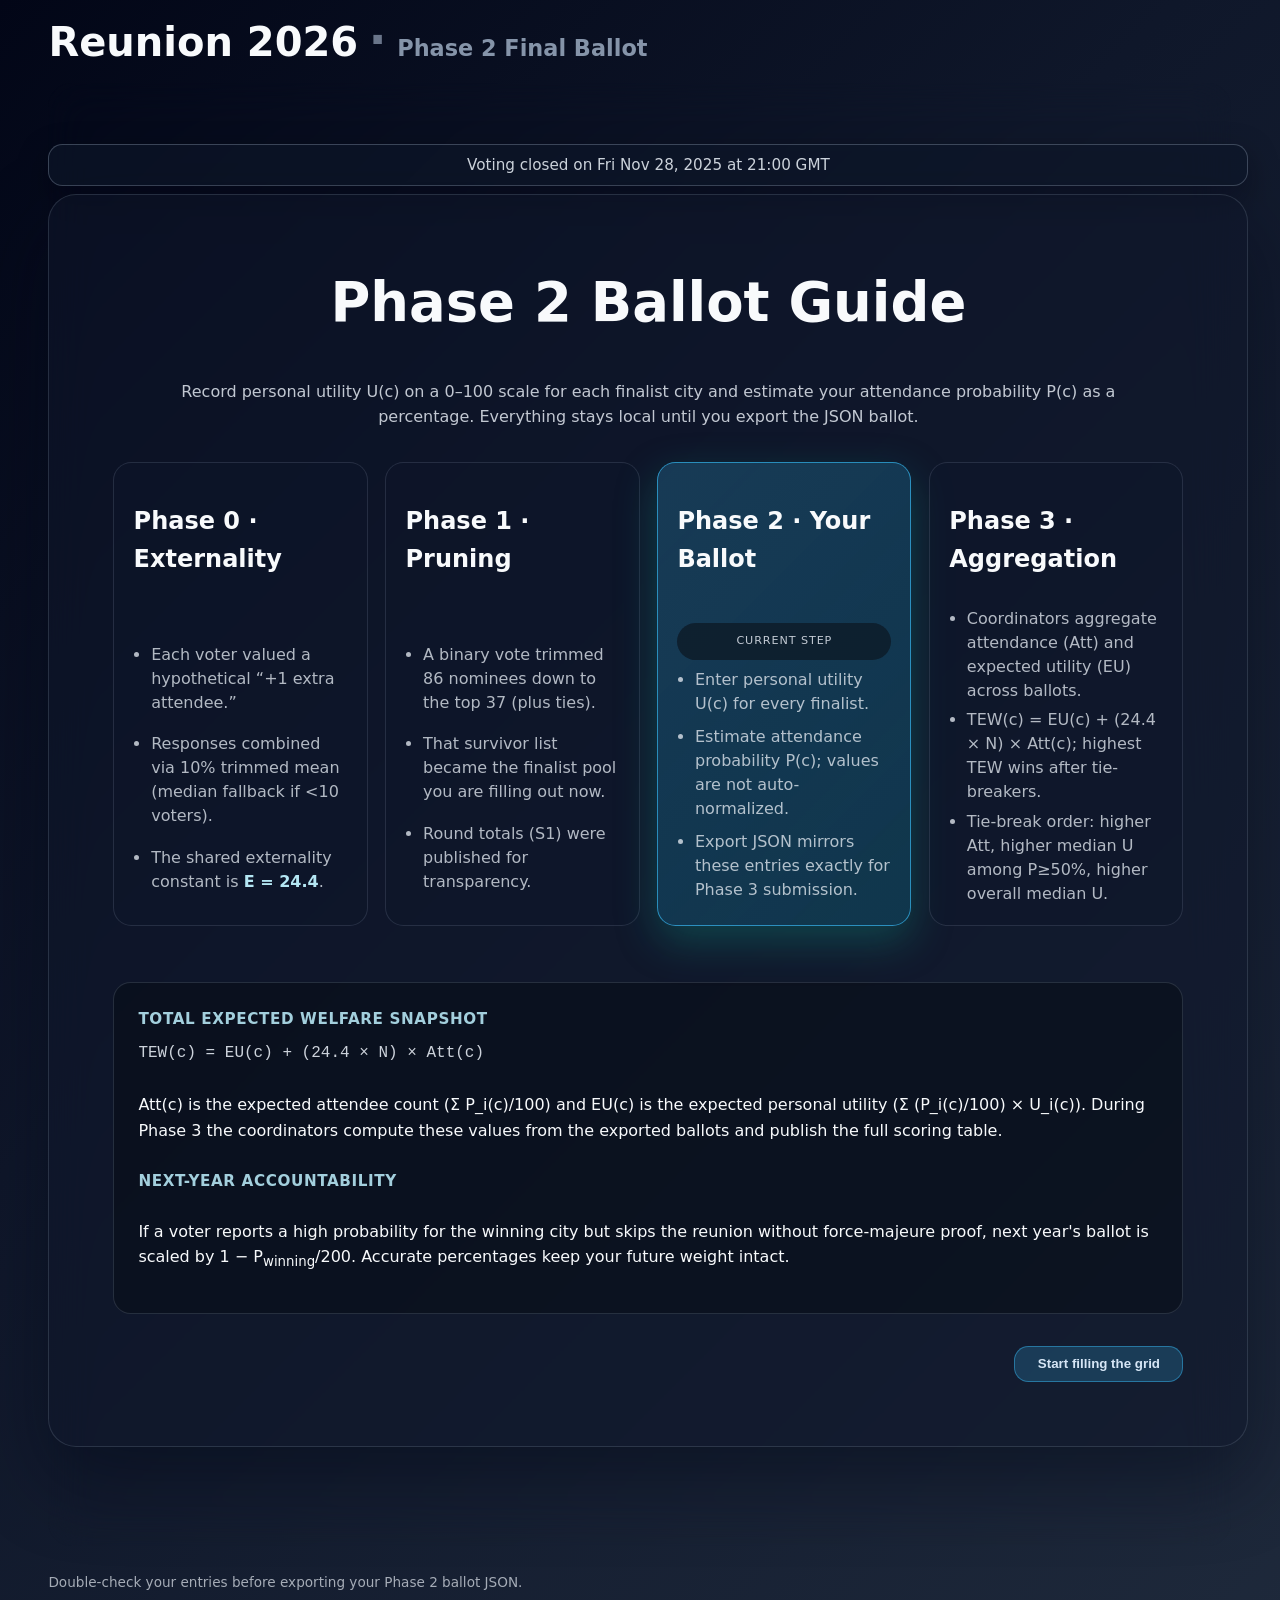
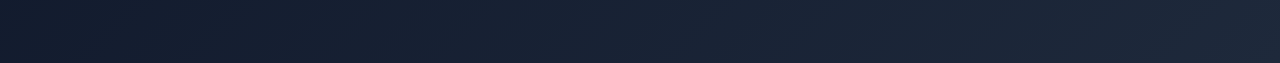
==== commit 8f014549: "release: intro fallback + shuffle cleanup" ====
--- a/index.html
+++ b/index.html
@@ -6,23 +6,23 @@
 		
 		<link href="./_app/immutable/assets/0.D694T-lY.css" rel="stylesheet">
 		<link href="./_app/immutable/assets/2.HRNiUAYQ.css" rel="stylesheet">
-		<link rel="modulepreload" href="./_app/immutable/entry/start.CB_bFB7y.js">
-		<link rel="modulepreload" href="./_app/immutable/chunks/N8lzwRzf.js">
+		<link rel="modulepreload" href="./_app/immutable/entry/start.GPjlVy9E.js">
+		<link rel="modulepreload" href="./_app/immutable/chunks/DjeO5tV2.js">
 		<link rel="modulepreload" href="./_app/immutable/chunks/CtXWJ4Rl.js">
-		<link rel="modulepreload" href="./_app/immutable/chunks/Dh8RSm7Z.js">
+		<link rel="modulepreload" href="./_app/immutable/chunks/BWXlo-vP.js">
 		<link rel="modulepreload" href="./_app/immutable/chunks/DX2lUfdR.js">
-		<link rel="modulepreload" href="./_app/immutable/entry/app.Dl9ZYXvR.js">
+		<link rel="modulepreload" href="./_app/immutable/entry/app.DF6a4t0v.js">
 		<link rel="modulepreload" href="./_app/immutable/chunks/j1nT2hqj.js">
 		<link rel="modulepreload" href="./_app/immutable/chunks/DscdaUK8.js">
 		<link rel="modulepreload" href="./_app/immutable/chunks/BkcxXaB0.js">
 		<link rel="modulepreload" href="./_app/immutable/chunks/CvkxTUf8.js">
-		<link rel="modulepreload" href="./_app/immutable/nodes/0.TZoqoFQt.js">
+		<link rel="modulepreload" href="./_app/immutable/nodes/0.BTne2GQh.js">
 		<link rel="modulepreload" href="./_app/immutable/chunks/tUnkN8nb.js">
 		<link rel="modulepreload" href="./_app/immutable/chunks/CHXiOBr5.js">
-		<link rel="modulepreload" href="./_app/immutable/nodes/2.DN4_yVpV.js"><!--12qhfyh--><link rel="icon" href="data:image/svg+xml,%3csvg%20xmlns='http://www.w3.org/2000/svg'%20width='107'%20height='128'%20viewBox='0%200%20107%20128'%3e%3ctitle%3esvelte-logo%3c/title%3e%3cpath%20d='M94.157%2022.819c-10.4-14.885-30.94-19.297-45.792-9.835L22.282%2029.608A29.92%2029.92%200%200%200%208.764%2049.65a31.5%2031.5%200%200%200%203.108%2020.231%2030%2030%200%200%200-4.477%2011.183%2031.9%2031.9%200%200%200%205.448%2024.116c10.402%2014.887%2030.942%2019.297%2045.791%209.835l26.083-16.624A29.92%2029.92%200%200%200%2098.235%2078.35a31.53%2031.53%200%200%200-3.105-20.232%2030%2030%200%200%200%204.474-11.182%2031.88%2031.88%200%200%200-5.447-24.116'%20style='fill:%23ff3e00'/%3e%3cpath%20d='M45.817%20106.582a20.72%2020.72%200%200%201-22.237-8.243%2019.17%2019.17%200%200%201-3.277-14.503%2018%2018%200%200%201%20.624-2.435l.49-1.498%201.337.981a33.6%2033.6%200%200%200%2010.203%205.098l.97.294-.09.968a5.85%205.85%200%200%200%201.052%203.878%206.24%206.24%200%200%200%206.695%202.485%205.8%205.8%200%200%200%201.603-.704L69.27%2076.28a5.43%205.43%200%200%200%202.45-3.631%205.8%205.8%200%200%200-.987-4.371%206.24%206.24%200%200%200-6.698-2.487%205.7%205.7%200%200%200-1.6.704l-9.953%206.345a19%2019%200%200%201-5.296%202.326%2020.72%2020.72%200%200%201-22.237-8.243%2019.17%2019.17%200%200%201-3.277-14.502%2017.99%2017.99%200%200%201%208.13-12.052l26.081-16.623a19%2019%200%200%201%205.3-2.329%2020.72%2020.72%200%200%201%2022.237%208.243%2019.17%2019.17%200%200%201%203.277%2014.503%2018%2018%200%200%201-.624%202.435l-.49%201.498-1.337-.98a33.6%2033.6%200%200%200-10.203-5.1l-.97-.294.09-.968a5.86%205.86%200%200%200-1.052-3.878%206.24%206.24%200%200%200-6.696-2.485%205.8%205.8%200%200%200-1.602.704L37.73%2051.72a5.42%205.42%200%200%200-2.449%203.63%205.79%205.79%200%200%200%20.986%204.372%206.24%206.24%200%200%200%206.698%202.486%205.8%205.8%200%200%200%201.602-.704l9.952-6.342a19%2019%200%200%201%205.295-2.328%2020.72%2020.72%200%200%201%2022.237%208.242%2019.17%2019.17%200%200%201%203.277%2014.503%2018%2018%200%200%201-8.13%2012.053l-26.081%2016.622a19%2019%200%200%201-5.3%202.328'%20style='fill:%23fff'/%3e%3c/svg%3e"/><!----><!--1uha8ag--><!----><title>Reunion 2026 — Lightning Grid (Voting ends in 18d 12:42 GMT)</title>
+		<link rel="modulepreload" href="./_app/immutable/nodes/2.CywXmAq1.js"><!--12qhfyh--><link rel="icon" href="data:image/svg+xml,%3csvg%20xmlns='http://www.w3.org/2000/svg'%20width='107'%20height='128'%20viewBox='0%200%20107%20128'%3e%3ctitle%3esvelte-logo%3c/title%3e%3cpath%20d='M94.157%2022.819c-10.4-14.885-30.94-19.297-45.792-9.835L22.282%2029.608A29.92%2029.92%200%200%200%208.764%2049.65a31.5%2031.5%200%200%200%203.108%2020.231%2030%2030%200%200%200-4.477%2011.183%2031.9%2031.9%200%200%200%205.448%2024.116c10.402%2014.887%2030.942%2019.297%2045.791%209.835l26.083-16.624A29.92%2029.92%200%200%200%2098.235%2078.35a31.53%2031.53%200%200%200-3.105-20.232%2030%2030%200%200%200%204.474-11.182%2031.88%2031.88%200%200%200-5.447-24.116'%20style='fill:%23ff3e00'/%3e%3cpath%20d='M45.817%20106.582a20.72%2020.72%200%200%201-22.237-8.243%2019.17%2019.17%200%200%201-3.277-14.503%2018%2018%200%200%201%20.624-2.435l.49-1.498%201.337.981a33.6%2033.6%200%200%200%2010.203%205.098l.97.294-.09.968a5.85%205.85%200%200%200%201.052%203.878%206.24%206.24%200%200%200%206.695%202.485%205.8%205.8%200%200%200%201.603-.704L69.27%2076.28a5.43%205.43%200%200%200%202.45-3.631%205.8%205.8%200%200%200-.987-4.371%206.24%206.24%200%200%200-6.698-2.487%205.7%205.7%200%200%200-1.6.704l-9.953%206.345a19%2019%200%200%201-5.296%202.326%2020.72%2020.72%200%200%201-22.237-8.243%2019.17%2019.17%200%200%201-3.277-14.502%2017.99%2017.99%200%200%201%208.13-12.052l26.081-16.623a19%2019%200%200%201%205.3-2.329%2020.72%2020.72%200%200%201%2022.237%208.243%2019.17%2019.17%200%200%201%203.277%2014.503%2018%2018%200%200%201-.624%202.435l-.49%201.498-1.337-.98a33.6%2033.6%200%200%200-10.203-5.1l-.97-.294.09-.968a5.86%205.86%200%200%200-1.052-3.878%206.24%206.24%200%200%200-6.696-2.485%205.8%205.8%200%200%200-1.602.704L37.73%2051.72a5.42%205.42%200%200%200-2.449%203.63%205.79%205.79%200%200%200%20.986%204.372%206.24%206.24%200%200%200%206.698%202.486%205.8%205.8%200%200%200%201.602-.704l9.952-6.342a19%2019%200%200%201%205.295-2.328%2020.72%2020.72%200%200%201%2022.237%208.242%2019.17%2019.17%200%200%201%203.277%2014.503%2018%2018%200%200%201-8.13%2012.053l-26.081%2016.622a19%2019%200%200%201-5.3%202.328'%20style='fill:%23fff'/%3e%3c/svg%3e"/><!----><!--1uha8ag--><!----><title>Reunion 2026 — Lightning Grid (Voting ends in 18d 12:31 GMT)</title>
 	</head>
 	<body data-sveltekit-preload-data="hover">
-		<div style="display: contents"><!--[--><!--[--><!----><div class="app-shell svelte-12qhfyh"><!--[--><header class="app-header svelte-12qhfyh"><div class="brand svelte-12qhfyh"><h1 class="svelte-12qhfyh"><a href="/" class="svelte-12qhfyh"><span class="brand-name svelte-12qhfyh">Reunion 2026</span> <span class="brand-separator svelte-12qhfyh" aria-hidden="true">·</span> <span class="brand-phase svelte-12qhfyh">Phase 2 Final Ballot</span></a></h1></div> <!--[!--><!--]--> <!--[!--><!--]--> <div class="sr-announcer svelte-12qhfyh" aria-live="polite" aria-atomic="true"></div></header><!--]--> <div class="app-body svelte-12qhfyh"><main class="content grid-mode svelte-12qhfyh" id="main-content" tabindex="-1"><!--[--><!----><div class="page-container svelte-1uha8ag"><div class="countdown-banner svelte-1uha8ag" aria-live="polite">Voting closes in 18d 12:42 (Fri Nov 28, 2025 · 21:00 GMT)</div> <!--[!--><section class="grid-shell svelte-1mrulz2"><header class="grid-header svelte-1mrulz2"><div class="status-inline svelte-jdafhq"><!--[!--><!--]--> <span class="chip chip-button static svelte-jdafhq"><span class="label svelte-jdafhq">Last saved</span> <span class="chip-content svelte-jdafhq"><span class="chip-icon svelte-jdafhq" aria-hidden="true">💾</span> <strong class="svelte-jdafhq">Not saved yet</strong></span></span> <button type="button" class="chip chip-button svelte-jdafhq"><span class="label svelte-jdafhq"><span class="btn-icon svelte-jdafhq" aria-hidden="true">🗑</span> Reset</span> <strong class="svelte-jdafhq">Clear ballot</strong></button> <!--[!--><!--]--></div> <!--[!--><!--]--><!----> <div class="toolbar svelte-1mrulz2"><div class="history-wrapper svelte-h2c6bt" role="group"><button type="button" class="history-button svelte-h2c6bt" aria-haspopup="dialog" aria-expanded="false"><span class="btn-icon svelte-h2c6bt" aria-hidden="true">🧾</span> <span>Log (0)</span></button> <!--[!--><!--]--></div><!----> <button type="button" disabled class="svelte-1mrulz2"><span class="btn-icon svelte-1mrulz2" aria-hidden="true">↺</span> Undo</button> <button type="button" disabled class="svelte-1mrulz2"><span class="btn-icon svelte-1mrulz2" aria-hidden="true">↻</span> Redo</button> <button type="button" class="svelte-1mrulz2"><span class="btn-icon svelte-1mrulz2" aria-hidden="true">🛠</span> Bulk Actions</button></div></header> <div class="table-scroll svelte-1mrulz2"><table class="svelte-1mrulz2"><colgroup><col class="col-city svelte-1mrulz2"/><col class="col-utility svelte-1mrulz2"/><col class="col-probability svelte-1mrulz2"/></colgroup><thead class="svelte-1mrulz2"><tr><th scope="col" class="city-header svelte-1mrulz2">City</th><th scope="col" class="utility-header svelte-1mrulz2">Favorability</th><th scope="col" class="probability-header svelte-1mrulz2">Probability</th></tr></thead><tbody class="svelte-1mrulz2"><!--[--><tr class="city-row svelte-1mrulz2" data-row="tashkent-uzbekistan"><th scope="row" class="city-col svelte-1mrulz2"><div class="city-card svelte-1mrulz2"><div class="row-bg svelte-1mrulz2"><!--[!--><!--[--><div class="background-strip svelte-f9uau2" aria-hidden="true"><!--[!--><!--[!--><!--[!--><div class="background-placeholder svelte-f9uau2">Preparing imagery…</div><!--]--><!--]--><!--]--></div><!--]--><!--]--><!----></div> <div class="row-content svelte-1mrulz2"><div class="city-headline svelte-1mrulz2"><div class="city-title svelte-1mrulz2"><span class="city-country svelte-1mrulz2"><span class="flag svelte-1mrulz2" aria-hidden="true">🇺🇿</span> Uzbekistan</span> <span class="city-name svelte-1mrulz2">Tashkent</span></div></div> <div class="meta-stack svelte-1mrulz2"><!--[--><div class="info-chip summary-chip svelte-1mrulz2"><span aria-hidden="true">ℹ️</span> Silk Road gateway blending Soviet boulevards, blue-tiled mosques, and bustling bazaars.</div><!--]--> <!--[--><div class="info-chip svelte-1mrulz2"><span aria-hidden="true">🌤</span> October: Mild 12-21°C with sunny desert days and cool nights.</div><!--]--> <!--[--><div class="info-chip svelte-1mrulz2"><span aria-hidden="true">🍽</span> Plov pilaf, samsa pastries, shashlik, and fragrant teas.</div><!--]--></div></div></div></th><td class="utility-col svelte-1mrulz2"><div class="picker svelte-furii8" data-state="empty" data-open="false"><button type="button" class="value-button svelte-furii8" aria-label="Favorability value"><span class="value-label svelte-furii8">??</span></button> <p class="hint svelte-furii8" aria-live="polite"></p> <!--[!--><!--]--></div><!----></td><td class="probability-col svelte-1mrulz2"><div class="probability-cell svelte-1mrulz2"><div class="input-stack svelte-1mrulz2"><div class="picker svelte-cojlv" data-state="empty" data-open="false"><button type="button" class="value-button svelte-cojlv" aria-label="Attendance probability"><span class="value-label svelte-cojlv">??%</span></button> <p class="hint svelte-cojlv" aria-live="polite"></p> <!--[!--><!--]--></div><!----> <button type="button" class="row-reset svelte-1mrulz2"><span class="btn-icon svelte-1mrulz2" aria-hidden="true">⟲</span> Reset</button></div></div></td></tr><tr class="city-row svelte-1mrulz2" data-row="chiang-mai-thailand"><th scope="row" class="city-col svelte-1mrulz2"><div class="city-card svelte-1mrulz2"><div class="row-bg svelte-1mrulz2"><!--[!--><!--[--><div class="background-strip svelte-f9uau2" aria-hidden="true"><!--[!--><!--[!--><!--[!--><div class="background-placeholder svelte-f9uau2">Preparing imagery…</div><!--]--><!--]--><!--]--></div><!--]--><!--]--><!----></div> <div class="row-content svelte-1mrulz2"><div class="city-headline svelte-1mrulz2"><div class="city-title svelte-1mrulz2"><span class="city-country svelte-1mrulz2"><span class="flag svelte-1mrulz2" aria-hidden="true">🇹🇭</span> Thailand</span> <span class="city-name svelte-1mrulz2">Chiang Mai</span></div></div> <div class="meta-stack svelte-1mrulz2"><!--[--><div class="info-chip summary-chip svelte-1mrulz2"><span aria-hidden="true">ℹ️</span> Mountain temples, artisan markets, and digital-nomad cafés in Thailand's northern capital.</div><!--]--> <!--[--><div class="info-chip svelte-1mrulz2"><span aria-hidden="true">🌤</span> October: End of rainy season, 22-30°C with lush countryside.</div><!--]--> <!--[--><div class="info-chip svelte-1mrulz2"><span aria-hidden="true">🍽</span> Khao soi curry, mango sticky rice, northern Thai sausages, and night bazaar bites.</div><!--]--></div></div></div></th><td class="utility-col svelte-1mrulz2"><div class="picker svelte-furii8" data-state="empty" data-open="false"><button type="button" class="value-button svelte-furii8" aria-label="Favorability value"><span class="value-label svelte-furii8">??</span></button> <p class="hint svelte-furii8" aria-live="polite"></p> <!--[!--><!--]--></div><!----></td><td class="probability-col svelte-1mrulz2"><div class="probability-cell svelte-1mrulz2"><div class="input-stack svelte-1mrulz2"><div class="picker svelte-cojlv" data-state="empty" data-open="false"><button type="button" class="value-button svelte-cojlv" aria-label="Attendance probability"><span class="value-label svelte-cojlv">??%</span></button> <p class="hint svelte-cojlv" aria-live="polite"></p> <!--[!--><!--]--></div><!----> <button type="button" class="row-reset svelte-1mrulz2"><span class="btn-icon svelte-1mrulz2" aria-hidden="true">⟲</span> Reset</button></div></div></td></tr><tr class="city-row svelte-1mrulz2" data-row="buenos-aires-argentina"><th scope="row" class="city-col svelte-1mrulz2"><div class="city-card svelte-1mrulz2"><div class="row-bg svelte-1mrulz2"><!--[!--><!--[--><div class="background-strip svelte-f9uau2" aria-hidden="true"><!--[!--><!--[!--><!--[!--><div class="background-placeholder svelte-f9uau2">Preparing imagery…</div><!--]--><!--]--><!--]--></div><!--]--><!--]--><!----></div> <div class="row-content svelte-1mrulz2"><div class="city-headline svelte-1mrulz2"><div class="city-title svelte-1mrulz2"><span class="city-country svelte-1mrulz2"><span class="flag svelte-1mrulz2" aria-hidden="true">🇦🇷</span> Argentina</span> <span class="city-name svelte-1mrulz2">Buenos Aires</span></div></div> <div class="meta-stack svelte-1mrulz2"><!--[--><div class="info-chip summary-chip svelte-1mrulz2"><span aria-hidden="true">ℹ️</span> Tango salons, leafy boulevards, and creative barrios earn the city its 'Paris of South America' nickname.</div><!--]--> <!--[--><div class="info-chip svelte-1mrulz2"><span aria-hidden="true">🌤</span> October: Spring 14-23°C with jacaranda blooms and pleasant evenings.</div><!--]--> <!--[--><div class="info-chip svelte-1mrulz2"><span aria-hidden="true">🍽</span> Asado grills, empanadas, medialunas, Malbec wine, and café culture.</div><!--]--></div></div></div></th><td class="utility-col svelte-1mrulz2"><div class="picker svelte-furii8" data-state="empty" data-open="false"><button type="button" class="value-button svelte-furii8" aria-label="Favorability value"><span class="value-label svelte-furii8">??</span></button> <p class="hint svelte-furii8" aria-live="polite"></p> <!--[!--><!--]--></div><!----></td><td class="probability-col svelte-1mrulz2"><div class="probability-cell svelte-1mrulz2"><div class="input-stack svelte-1mrulz2"><div class="picker svelte-cojlv" data-state="empty" data-open="false"><button type="button" class="value-button svelte-cojlv" aria-label="Attendance probability"><span class="value-label svelte-cojlv">??%</span></button> <p class="hint svelte-cojlv" aria-live="polite"></p> <!--[!--><!--]--></div><!----> <button type="button" class="row-reset svelte-1mrulz2"><span class="btn-icon svelte-1mrulz2" aria-hidden="true">⟲</span> Reset</button></div></div></td></tr><tr class="city-row svelte-1mrulz2" data-row="cairo-egypt"><th scope="row" class="city-col svelte-1mrulz2"><div class="city-card svelte-1mrulz2"><div class="row-bg svelte-1mrulz2"><!--[!--><!--[--><div class="background-strip svelte-f9uau2" aria-hidden="true"><!--[!--><!--[!--><!--[!--><div class="background-placeholder svelte-f9uau2">Preparing imagery…</div><!--]--><!--]--><!--]--></div><!--]--><!--]--><!----></div> <div class="row-content svelte-1mrulz2"><div class="city-headline svelte-1mrulz2"><div class="city-title svelte-1mrulz2"><span class="city-country svelte-1mrulz2"><span class="flag svelte-1mrulz2" aria-hidden="true">🇪🇬</span> Egypt</span> <span class="city-name svelte-1mrulz2">Cairo</span></div></div> <div class="meta-stack svelte-1mrulz2"><!--[--><div class="info-chip summary-chip svelte-1mrulz2"><span aria-hidden="true">ℹ️</span> Pharaonic wonders meet Islamic architecture along the Nile's bustling capital.</div><!--]--> <!--[--><div class="info-chip svelte-1mrulz2"><span aria-hidden="true">🌤</span> October: Comfortable 20-28°C with dry desert air perfect for pyramid excursions.</div><!--]--> <!--[--><div class="info-chip svelte-1mrulz2"><span aria-hidden="true">🍽</span> Koshari, falafel (ta'amiya), fresh pita, mint tea, and syrupy pastries.</div><!--]--></div></div></div></th><td class="utility-col svelte-1mrulz2"><div class="picker svelte-furii8" data-state="empty" data-open="false"><button type="button" class="value-button svelte-furii8" aria-label="Favorability value"><span class="value-label svelte-furii8">??</span></button> <p class="hint svelte-furii8" aria-live="polite"></p> <!--[!--><!--]--></div><!----></td><td class="probability-col svelte-1mrulz2"><div class="probability-cell svelte-1mrulz2"><div class="input-stack svelte-1mrulz2"><div class="picker svelte-cojlv" data-state="empty" data-open="false"><button type="button" class="value-button svelte-cojlv" aria-label="Attendance probability"><span class="value-label svelte-cojlv">??%</span></button> <p class="hint svelte-cojlv" aria-live="polite"></p> <!--[!--><!--]--></div><!----> <button type="button" class="row-reset svelte-1mrulz2"><span class="btn-icon svelte-1mrulz2" aria-hidden="true">⟲</span> Reset</button></div></div></td></tr><tr class="city-row svelte-1mrulz2" data-row="sao-paulo-brazil"><th scope="row" class="city-col svelte-1mrulz2"><div class="city-card svelte-1mrulz2"><div class="row-bg svelte-1mrulz2"><!--[!--><!--[--><div class="background-strip svelte-f9uau2" aria-hidden="true"><!--[!--><!--[!--><!--[!--><div class="background-placeholder svelte-f9uau2">Preparing imagery…</div><!--]--><!--]--><!--]--></div><!--]--><!--]--><!----></div> <div class="row-content svelte-1mrulz2"><div class="city-headline svelte-1mrulz2"><div class="city-title svelte-1mrulz2"><span class="city-country svelte-1mrulz2"><span class="flag svelte-1mrulz2" aria-hidden="true">🇧🇷</span> Brazil</span> <span class="city-name svelte-1mrulz2">São Paulo</span></div></div> <div class="meta-stack svelte-1mrulz2"><!--[--><div class="info-chip summary-chip svelte-1mrulz2"><span aria-hidden="true">ℹ️</span> South America's powerhouse blending art-house culture, skyscrapers, and immigrant cuisine.</div><!--]--> <!--[--><div class="info-chip svelte-1mrulz2"><span aria-hidden="true">🌤</span> October: Spring 17-26°C with occasional warm rain showers.</div><!--]--> <!--[--><div class="info-chip svelte-1mrulz2"><span aria-hidden="true">🍽</span> Pão de queijo, feijoada, Japanese-Brazilian fusion, and specialty coffee.</div><!--]--></div></div></div></th><td class="utility-col svelte-1mrulz2"><div class="picker svelte-furii8" data-state="empty" data-open="false"><button type="button" class="value-button svelte-furii8" aria-label="Favorability value"><span class="value-label svelte-furii8">??</span></button> <p class="hint svelte-furii8" aria-live="polite"></p> <!--[!--><!--]--></div><!----></td><td class="probability-col svelte-1mrulz2"><div class="probability-cell svelte-1mrulz2"><div class="input-stack svelte-1mrulz2"><div class="picker svelte-cojlv" data-state="empty" data-open="false"><button type="button" class="value-button svelte-cojlv" aria-label="Attendance probability"><span class="value-label svelte-cojlv">??%</span></button> <p class="hint svelte-cojlv" aria-live="polite"></p> <!--[!--><!--]--></div><!----> <button type="button" class="row-reset svelte-1mrulz2"><span class="btn-icon svelte-1mrulz2" aria-hidden="true">⟲</span> Reset</button></div></div></td></tr><tr class="city-row svelte-1mrulz2" data-row="hanoi-vietnam"><th scope="row" class="city-col svelte-1mrulz2"><div class="city-card svelte-1mrulz2"><div class="row-bg svelte-1mrulz2"><!--[!--><!--[--><div class="background-strip svelte-f9uau2" aria-hidden="true"><!--[!--><!--[!--><!--[!--><div class="background-placeholder svelte-f9uau2">Preparing imagery…</div><!--]--><!--]--><!--]--></div><!--]--><!--]--><!----></div> <div class="row-content svelte-1mrulz2"><div class="city-headline svelte-1mrulz2"><div class="city-title svelte-1mrulz2"><span class="city-country svelte-1mrulz2"><span class="flag svelte-1mrulz2" aria-hidden="true">🇻🇳</span> Vietnam</span> <span class="city-name svelte-1mrulz2">Hanoi</span></div></div> <div class="meta-stack svelte-1mrulz2"><!--[--><div class="info-chip summary-chip svelte-1mrulz2"><span aria-hidden="true">ℹ️</span> French-colonial boulevards meet Old Quarter chaos, lakeside cafés, and street food scooters.</div><!--]--> <!--[--><div class="info-chip svelte-1mrulz2"><span aria-hidden="true">🌤</span> October: Comfortable 21-28°C, drier air and autumn breezes.</div><!--]--> <!--[--><div class="info-chip svelte-1mrulz2"><span aria-hidden="true">🍽</span> Pho, bun cha, egg coffee, and fresh herb-laden Vietnamese fare.</div><!--]--></div></div></div></th><td class="utility-col svelte-1mrulz2"><div class="picker svelte-furii8" data-state="empty" data-open="false"><button type="button" class="value-button svelte-furii8" aria-label="Favorability value"><span class="value-label svelte-furii8">??</span></button> <p class="hint svelte-furii8" aria-live="polite"></p> <!--[!--><!--]--></div><!----></td><td class="probability-col svelte-1mrulz2"><div class="probability-cell svelte-1mrulz2"><div class="input-stack svelte-1mrulz2"><div class="picker svelte-cojlv" data-state="empty" data-open="false"><button type="button" class="value-button svelte-cojlv" aria-label="Attendance probability"><span class="value-label svelte-cojlv">??%</span></button> <p class="hint svelte-cojlv" aria-live="polite"></p> <!--[!--><!--]--></div><!----> <button type="button" class="row-reset svelte-1mrulz2"><span class="btn-icon svelte-1mrulz2" aria-hidden="true">⟲</span> Reset</button></div></div></td></tr><tr class="city-row svelte-1mrulz2" data-row="mendoza-argentina"><th scope="row" class="city-col svelte-1mrulz2"><div class="city-card svelte-1mrulz2"><div class="row-bg svelte-1mrulz2"><!--[!--><!--[--><div class="background-strip svelte-f9uau2" aria-hidden="true"><!--[!--><!--[!--><!--[!--><div class="background-placeholder svelte-f9uau2">Preparing imagery…</div><!--]--><!--]--><!--]--></div><!--]--><!--]--><!----></div> <div class="row-content svelte-1mrulz2"><div class="city-headline svelte-1mrulz2"><div class="city-title svelte-1mrulz2"><span class="city-country svelte-1mrulz2"><span class="flag svelte-1mrulz2" aria-hidden="true">🇦🇷</span> Argentina</span> <span class="city-name svelte-1mrulz2">Mendoza</span></div></div> <div class="meta-stack svelte-1mrulz2"><!--[--><div class="info-chip summary-chip svelte-1mrulz2"><span aria-hidden="true">ℹ️</span> Wine-country oasis at the base of the Andes with bikeable bodegas and adventure sports.</div><!--]--> <!--[--><div class="info-chip svelte-1mrulz2"><span aria-hidden="true">🌤</span> October: Spring 12-24°C, sunny days perfect for vineyard tours and mountain hikes.</div><!--]--> <!--[--><div class="info-chip svelte-1mrulz2"><span aria-hidden="true">🍽</span> Malbec wine, empanadas, grilled meats, and Andean-influenced cuisine.</div><!--]--></div></div></div></th><td class="utility-col svelte-1mrulz2"><div class="picker svelte-furii8" data-state="empty" data-open="false"><button type="button" class="value-button svelte-furii8" aria-label="Favorability value"><span class="value-label svelte-furii8">??</span></button> <p class="hint svelte-furii8" aria-live="polite"></p> <!--[!--><!--]--></div><!----></td><td class="probability-col svelte-1mrulz2"><div class="probability-cell svelte-1mrulz2"><div class="input-stack svelte-1mrulz2"><div class="picker svelte-cojlv" data-state="empty" data-open="false"><button type="button" class="value-button svelte-cojlv" aria-label="Attendance probability"><span class="value-label svelte-cojlv">??%</span></button> <p class="hint svelte-cojlv" aria-live="polite"></p> <!--[!--><!--]--></div><!----> <button type="button" class="row-reset svelte-1mrulz2"><span class="btn-icon svelte-1mrulz2" aria-hidden="true">⟲</span> Reset</button></div></div></td></tr><tr class="city-row svelte-1mrulz2" data-row="hong-kong-hong-kong"><th scope="row" class="city-col svelte-1mrulz2"><div class="city-card svelte-1mrulz2"><div class="row-bg svelte-1mrulz2"><!--[!--><!--[--><div class="background-strip svelte-f9uau2" aria-hidden="true"><!--[!--><!--[!--><!--[!--><div class="background-placeholder svelte-f9uau2">Preparing imagery…</div><!--]--><!--]--><!--]--></div><!--]--><!--]--><!----></div> <div class="row-content svelte-1mrulz2"><div class="city-headline svelte-1mrulz2"><div class="city-title svelte-1mrulz2"><span class="city-country svelte-1mrulz2"><span class="flag svelte-1mrulz2" aria-hidden="true">🇭🇰</span> Hong Kong</span> <span class="city-name svelte-1mrulz2">Hong Kong</span></div></div> <div class="meta-stack svelte-1mrulz2"><!--[--><div class="info-chip summary-chip svelte-1mrulz2"><span aria-hidden="true">ℹ️</span> Vertical skyline, harbor hikes, and a fusion of Cantonese traditions with international flair.</div><!--]--> <!--[--><div class="info-chip svelte-1mrulz2"><span aria-hidden="true">🌤</span> October: Perfect 22-27°C with clear skies after typhoon season.</div><!--]--> <!--[--><div class="info-chip svelte-1mrulz2"><span aria-hidden="true">🍽</span> Dim sum, roast goose, egg tarts, milk tea, and dai pai dong comfort dishes.</div><!--]--></div></div></div></th><td class="utility-col svelte-1mrulz2"><div class="picker svelte-furii8" data-state="empty" data-open="false"><button type="button" class="value-button svelte-furii8" aria-label="Favorability value"><span class="value-label svelte-furii8">??</span></button> <p class="hint svelte-furii8" aria-live="polite"></p> <!--[!--><!--]--></div><!----></td><td class="probability-col svelte-1mrulz2"><div class="probability-cell svelte-1mrulz2"><div class="input-stack svelte-1mrulz2"><div class="picker svelte-cojlv" data-state="empty" data-open="false"><button type="button" class="value-button svelte-cojlv" aria-label="Attendance probability"><span class="value-label svelte-cojlv">??%</span></button> <p class="hint svelte-cojlv" aria-live="polite"></p> <!--[!--><!--]--></div><!----> <button type="button" class="row-reset svelte-1mrulz2"><span class="btn-icon svelte-1mrulz2" aria-hidden="true">⟲</span> Reset</button></div></div></td></tr><tr class="city-row svelte-1mrulz2" data-row="ho-chi-minh-city-vietnam"><th scope="row" class="city-col svelte-1mrulz2"><div class="city-card svelte-1mrulz2"><div class="row-bg svelte-1mrulz2"><!--[!--><!--[--><div class="background-strip svelte-f9uau2" aria-hidden="true"><!--[!--><!--[!--><!--[!--><div class="background-placeholder svelte-f9uau2">Preparing imagery…</div><!--]--><!--]--><!--]--></div><!--]--><!--]--><!----></div> <div class="row-content svelte-1mrulz2"><div class="city-headline svelte-1mrulz2"><div class="city-title svelte-1mrulz2"><span class="city-country svelte-1mrulz2"><span class="flag svelte-1mrulz2" aria-hidden="true">🇻🇳</span> Vietnam</span> <span class="city-name svelte-1mrulz2">Ho Chi Minh City</span></div></div> <div class="meta-stack svelte-1mrulz2"><!--[--><div class="info-chip summary-chip svelte-1mrulz2"><span aria-hidden="true">ℹ️</span> Saigon's motorbike energy, colonial relics, and fast-rising skyline beside the Saigon River.</div><!--]--> <!--[--><div class="info-chip svelte-1mrulz2"><span aria-hidden="true">🌤</span> October: Transition to dry season, 24-32°C with lighter showers.</div><!--]--> <!--[--><div class="info-chip svelte-1mrulz2"><span aria-hidden="true">🍽</span> Banh mi, ca phe sua da, fresh spring rolls, and modern Vietnamese fusion.</div><!--]--></div></div></div></th><td class="utility-col svelte-1mrulz2"><div class="picker svelte-furii8" data-state="empty" data-open="false"><button type="button" class="value-button svelte-furii8" aria-label="Favorability value"><span class="value-label svelte-furii8">??</span></button> <p class="hint svelte-furii8" aria-live="polite"></p> <!--[!--><!--]--></div><!----></td><td class="probability-col svelte-1mrulz2"><div class="probability-cell svelte-1mrulz2"><div class="input-stack svelte-1mrulz2"><div class="picker svelte-cojlv" data-state="empty" data-open="false"><button type="button" class="value-button svelte-cojlv" aria-label="Attendance probability"><span class="value-label svelte-cojlv">??%</span></button> <p class="hint svelte-cojlv" aria-live="polite"></p> <!--[!--><!--]--></div><!----> <button type="button" class="row-reset svelte-1mrulz2"><span class="btn-icon svelte-1mrulz2" aria-hidden="true">⟲</span> Reset</button></div></div></td></tr><tr class="city-row svelte-1mrulz2" data-row="lyon-france"><th scope="row" class="city-col svelte-1mrulz2"><div class="city-card svelte-1mrulz2"><div class="row-bg svelte-1mrulz2"><!--[!--><!--[--><div class="background-strip svelte-f9uau2" aria-hidden="true"><!--[!--><!--[!--><!--[!--><div class="background-placeholder svelte-f9uau2">Preparing imagery…</div><!--]--><!--]--><!--]--></div><!--]--><!--]--><!----></div> <div class="row-content svelte-1mrulz2"><div class="city-headline svelte-1mrulz2"><div class="city-title svelte-1mrulz2"><span class="city-country svelte-1mrulz2"><span class="flag svelte-1mrulz2" aria-hidden="true">🇫🇷</span> France</span> <span class="city-name svelte-1mrulz2">Lyon</span></div></div> <div class="meta-stack svelte-1mrulz2"><!--[--><div class="info-chip summary-chip svelte-1mrulz2"><span aria-hidden="true">ℹ️</span> UNESCO-listed old town, riverside promenades, and bouchon dining in France's culinary heart.</div><!--]--> <!--[--><div class="info-chip svelte-1mrulz2"><span aria-hidden="true">🌤</span> October: Cool 10-17°C with colorful vineyards and cozy traboules.</div><!--]--> <!--[--><div class="info-chip svelte-1mrulz2"><span aria-hidden="true">🍽</span> Quenelles, saucisson, praline pastries, and Beaujolais wine.</div><!--]--></div></div></div></th><td class="utility-col svelte-1mrulz2"><div class="picker svelte-furii8" data-state="empty" data-open="false"><button type="button" class="value-button svelte-furii8" aria-label="Favorability value"><span class="value-label svelte-furii8">??</span></button> <p class="hint svelte-furii8" aria-live="polite"></p> <!--[!--><!--]--></div><!----></td><td class="probability-col svelte-1mrulz2"><div class="probability-cell svelte-1mrulz2"><div class="input-stack svelte-1mrulz2"><div class="picker svelte-cojlv" data-state="empty" data-open="false"><button type="button" class="value-button svelte-cojlv" aria-label="Attendance probability"><span class="value-label svelte-cojlv">??%</span></button> <p class="hint svelte-cojlv" aria-live="polite"></p> <!--[!--><!--]--></div><!----> <button type="button" class="row-reset svelte-1mrulz2"><span class="btn-icon svelte-1mrulz2" aria-hidden="true">⟲</span> Reset</button></div></div></td></tr><tr class="city-row svelte-1mrulz2" data-row="nicosia-cyprus"><th scope="row" class="city-col svelte-1mrulz2"><div class="city-card svelte-1mrulz2"><div class="row-bg svelte-1mrulz2"><!--[!--><!--[--><div class="background-strip svelte-f9uau2" aria-hidden="true"><!--[!--><!--[!--><!--[!--><div class="background-placeholder svelte-f9uau2">Preparing imagery…</div><!--]--><!--]--><!--]--></div><!--]--><!--]--><!----></div> <div class="row-content svelte-1mrulz2"><div class="city-headline svelte-1mrulz2"><div class="city-title svelte-1mrulz2"><span class="city-country svelte-1mrulz2"><span class="flag svelte-1mrulz2" aria-hidden="true">🇨🇾</span> Cyprus</span> <span class="city-name svelte-1mrulz2">Nicosia</span></div></div> <div class="meta-stack svelte-1mrulz2"><!--[--><div class="info-chip summary-chip svelte-1mrulz2"><span aria-hidden="true">ℹ️</span> Split capital where Venetian walls surround evolving galleries, tavernas, and divided history.</div><!--]--> <!--[--><div class="info-chip svelte-1mrulz2"><span aria-hidden="true">🌤</span> October: Pleasant 20-28°C with warm sunshine and cool evenings.</div><!--]--> <!--[--><div class="info-chip svelte-1mrulz2"><span aria-hidden="true">🍽</span> Halloumi, souvla, meze spreads, and Cypriot sweets soaked in honey.</div><!--]--></div></div></div></th><td class="utility-col svelte-1mrulz2"><div class="picker svelte-furii8" data-state="empty" data-open="false"><button type="button" class="value-button svelte-furii8" aria-label="Favorability value"><span class="value-label svelte-furii8">??</span></button> <p class="hint svelte-furii8" aria-live="polite"></p> <!--[!--><!--]--></div><!----></td><td class="probability-col svelte-1mrulz2"><div class="probability-cell svelte-1mrulz2"><div class="input-stack svelte-1mrulz2"><div class="picker svelte-cojlv" data-state="empty" data-open="false"><button type="button" class="value-button svelte-cojlv" aria-label="Attendance probability"><span class="value-label svelte-cojlv">??%</span></button> <p class="hint svelte-cojlv" aria-live="polite"></p> <!--[!--><!--]--></div><!----> <button type="button" class="row-reset svelte-1mrulz2"><span class="btn-icon svelte-1mrulz2" aria-hidden="true">⟲</span> Reset</button></div></div></td></tr><tr class="city-row svelte-1mrulz2" data-row="dublin-ireland"><th scope="row" class="city-col svelte-1mrulz2"><div class="city-card svelte-1mrulz2"><div class="row-bg svelte-1mrulz2"><!--[!--><!--[--><div class="background-strip svelte-f9uau2" aria-hidden="true"><!--[!--><!--[!--><!--[!--><div class="background-placeholder svelte-f9uau2">Preparing imagery…</div><!--]--><!--]--><!--]--></div><!--]--><!--]--><!----></div> <div class="row-content svelte-1mrulz2"><div class="city-headline svelte-1mrulz2"><div class="city-title svelte-1mrulz2"><span class="city-country svelte-1mrulz2"><span class="flag svelte-1mrulz2" aria-hidden="true">🇮🇪</span> Ireland</span> <span class="city-name svelte-1mrulz2">Dublin</span></div></div> <div class="meta-stack svelte-1mrulz2"><!--[--><div class="info-chip summary-chip svelte-1mrulz2"><span aria-hidden="true">ℹ️</span> Literary pubs, Georgian squares, and tech campuses line the River Liffey.</div><!--]--> <!--[--><div class="info-chip svelte-1mrulz2"><span aria-hidden="true">🌤</span> October: Cool 8-14°C with crisp air and cozy pub evenings.</div><!--]--> <!--[--><div class="info-chip svelte-1mrulz2"><span aria-hidden="true">🍽</span> Irish stew, soda bread, oysters, Guinness, and modern Irish cuisine.</div><!--]--></div></div></div></th><td class="utility-col svelte-1mrulz2"><div class="picker svelte-furii8" data-state="empty" data-open="false"><button type="button" class="value-button svelte-furii8" aria-label="Favorability value"><span class="value-label svelte-furii8">??</span></button> <p class="hint svelte-furii8" aria-live="polite"></p> <!--[!--><!--]--></div><!----></td><td class="probability-col svelte-1mrulz2"><div class="probability-cell svelte-1mrulz2"><div class="input-stack svelte-1mrulz2"><div class="picker svelte-cojlv" data-state="empty" data-open="false"><button type="button" class="value-button svelte-cojlv" aria-label="Attendance probability"><span class="value-label svelte-cojlv">??%</span></button> <p class="hint svelte-cojlv" aria-live="polite"></p> <!--[!--><!--]--></div><!----> <button type="button" class="row-reset svelte-1mrulz2"><span class="btn-icon svelte-1mrulz2" aria-hidden="true">⟲</span> Reset</button></div></div></td></tr><tr class="city-row svelte-1mrulz2" data-row="seoul-south-korea"><th scope="row" class="city-col svelte-1mrulz2"><div class="city-card svelte-1mrulz2"><div class="row-bg svelte-1mrulz2"><!--[!--><!--[--><div class="background-strip svelte-f9uau2" aria-hidden="true"><!--[!--><!--[!--><!--[!--><div class="background-placeholder svelte-f9uau2">Preparing imagery…</div><!--]--><!--]--><!--]--></div><!--]--><!--]--><!----></div> <div class="row-content svelte-1mrulz2"><div class="city-headline svelte-1mrulz2"><div class="city-title svelte-1mrulz2"><span class="city-country svelte-1mrulz2"><span class="flag svelte-1mrulz2" aria-hidden="true">🇰🇷</span> South Korea</span> <span class="city-name svelte-1mrulz2">Seoul</span></div></div> <div class="meta-stack svelte-1mrulz2"><!--[--><div class="info-chip summary-chip svelte-1mrulz2"><span aria-hidden="true">ℹ️</span> Temple roofs and neon towers mingle with K-pop fashion, markets, and mountain trails.</div><!--]--> <!--[--><div class="info-chip svelte-1mrulz2"><span aria-hidden="true">🌤</span> October: Peak autumn 10-20°C with crimson foliage and clear air.</div><!--]--> <!--[--><div class="info-chip svelte-1mrulz2"><span aria-hidden="true">🍽</span> Korean BBQ, kimchi, bibimbap, tteokbokki, and late-night street snacks.</div><!--]--></div></div></div></th><td class="utility-col svelte-1mrulz2"><div class="picker svelte-furii8" data-state="empty" data-open="false"><button type="button" class="value-button svelte-furii8" aria-label="Favorability value"><span class="value-label svelte-furii8">??</span></button> <p class="hint svelte-furii8" aria-live="polite"></p> <!--[!--><!--]--></div><!----></td><td class="probability-col svelte-1mrulz2"><div class="probability-cell svelte-1mrulz2"><div class="input-stack svelte-1mrulz2"><div class="picker svelte-cojlv" data-state="empty" data-open="false"><button type="button" class="value-button svelte-cojlv" aria-label="Attendance probability"><span class="value-label svelte-cojlv">??%</span></button> <p class="hint svelte-cojlv" aria-live="polite"></p> <!--[!--><!--]--></div><!----> <button type="button" class="row-reset svelte-1mrulz2"><span class="btn-icon svelte-1mrulz2" aria-hidden="true">⟲</span> Reset</button></div></div></td></tr><tr class="city-row svelte-1mrulz2" data-row="tunis-tunisia"><th scope="row" class="city-col svelte-1mrulz2"><div class="city-card svelte-1mrulz2"><div class="row-bg svelte-1mrulz2"><!--[!--><!--[--><div class="background-strip svelte-f9uau2" aria-hidden="true"><!--[!--><!--[!--><!--[!--><div class="background-placeholder svelte-f9uau2">Preparing imagery…</div><!--]--><!--]--><!--]--></div><!--]--><!--]--><!----></div> <div class="row-content svelte-1mrulz2"><div class="city-headline svelte-1mrulz2"><div class="city-title svelte-1mrulz2"><span class="city-country svelte-1mrulz2"><span class="flag svelte-1mrulz2" aria-hidden="true">🇹🇳</span> Tunisia</span> <span class="city-name svelte-1mrulz2">Tunis</span></div></div> <div class="meta-stack svelte-1mrulz2"><!--[--><div class="info-chip summary-chip svelte-1mrulz2"><span aria-hidden="true">ℹ️</span> Mediterranean medina with Carthaginian ruins, blue-and-white villages, and beach escapes.</div><!--]--> <!--[--><div class="info-chip svelte-1mrulz2"><span aria-hidden="true">🌤</span> October: Warm 19-27°C with blue skies and light sea breezes.</div><!--]--> <!--[--><div class="info-chip svelte-1mrulz2"><span aria-hidden="true">🍽</span> Brik pastries, couscous, harissa-laced dishes, and mint tea.</div><!--]--></div></div></div></th><td class="utility-col svelte-1mrulz2"><div class="picker svelte-furii8" data-state="empty" data-open="false"><button type="button" class="value-button svelte-furii8" aria-label="Favorability value"><span class="value-label svelte-furii8">??</span></button> <p class="hint svelte-furii8" aria-live="polite"></p> <!--[!--><!--]--></div><!----></td><td class="probability-col svelte-1mrulz2"><div class="probability-cell svelte-1mrulz2"><div class="input-stack svelte-1mrulz2"><div class="picker svelte-cojlv" data-state="empty" data-open="false"><button type="button" class="value-button svelte-cojlv" aria-label="Attendance probability"><span class="value-label svelte-cojlv">??%</span></button> <p class="hint svelte-cojlv" aria-live="polite"></p> <!--[!--><!--]--></div><!----> <button type="button" class="row-reset svelte-1mrulz2"><span class="btn-icon svelte-1mrulz2" aria-hidden="true">⟲</span> Reset</button></div></div></td></tr><tr class="city-row svelte-1mrulz2" data-row="casablanca-morocco"><th scope="row" class="city-col svelte-1mrulz2"><div class="city-card svelte-1mrulz2"><div class="row-bg svelte-1mrulz2"><!--[!--><!--[--><div class="background-strip svelte-f9uau2" aria-hidden="true"><!--[!--><!--[!--><!--[!--><div class="background-placeholder svelte-f9uau2">Preparing imagery…</div><!--]--><!--]--><!--]--></div><!--]--><!--]--><!----></div> <div class="row-content svelte-1mrulz2"><div class="city-headline svelte-1mrulz2"><div class="city-title svelte-1mrulz2"><span class="city-country svelte-1mrulz2"><span class="flag svelte-1mrulz2" aria-hidden="true">🇲🇦</span> Morocco</span> <span class="city-name svelte-1mrulz2">Casablanca</span></div></div> <div class="meta-stack svelte-1mrulz2"><!--[--><div class="info-chip summary-chip svelte-1mrulz2"><span aria-hidden="true">ℹ️</span> Atlantic port balancing Art Deco heritage, modern business towers, and seaside promenades.</div><!--]--> <!--[--><div class="info-chip svelte-1mrulz2"><span aria-hidden="true">🌤</span> October: Mild 18-26°C with ocean breezes and sunny days.</div><!--]--> <!--[--><div class="info-chip svelte-1mrulz2"><span aria-hidden="true">🍽</span> Tagine, couscous, mint tea, seafood pastilla, and Moroccan pastries.</div><!--]--></div></div></div></th><td class="utility-col svelte-1mrulz2"><div class="picker svelte-furii8" data-state="empty" data-open="false"><button type="button" class="value-button svelte-furii8" aria-label="Favorability value"><span class="value-label svelte-furii8">??</span></button> <p class="hint svelte-furii8" aria-live="polite"></p> <!--[!--><!--]--></div><!----></td><td class="probability-col svelte-1mrulz2"><div class="probability-cell svelte-1mrulz2"><div class="input-stack svelte-1mrulz2"><div class="picker svelte-cojlv" data-state="empty" data-open="false"><button type="button" class="value-button svelte-cojlv" aria-label="Attendance probability"><span class="value-label svelte-cojlv">??%</span></button> <p class="hint svelte-cojlv" aria-live="polite"></p> <!--[!--><!--]--></div><!----> <button type="button" class="row-reset svelte-1mrulz2"><span class="btn-icon svelte-1mrulz2" aria-hidden="true">⟲</span> Reset</button></div></div></td></tr><tr class="city-row svelte-1mrulz2" data-row="bangkok-thailand"><th scope="row" class="city-col svelte-1mrulz2"><div class="city-card svelte-1mrulz2"><div class="row-bg svelte-1mrulz2"><!--[!--><!--[--><div class="background-strip svelte-f9uau2" aria-hidden="true"><!--[!--><!--[!--><!--[!--><div class="background-placeholder svelte-f9uau2">Preparing imagery…</div><!--]--><!--]--><!--]--></div><!--]--><!--]--><!----></div> <div class="row-content svelte-1mrulz2"><div class="city-headline svelte-1mrulz2"><div class="city-title svelte-1mrulz2"><span class="city-country svelte-1mrulz2"><span class="flag svelte-1mrulz2" aria-hidden="true">🇹🇭</span> Thailand</span> <span class="city-name svelte-1mrulz2">Bangkok</span></div></div> <div class="meta-stack svelte-1mrulz2"><!--[--><div class="info-chip summary-chip svelte-1mrulz2"><span aria-hidden="true">ℹ️</span> Thailand's capital buzzing with temples, canal life, and neon-lit night markets.</div><!--]--> <!--[--><div class="info-chip svelte-1mrulz2"><span aria-hidden="true">🌤</span> October: End of rainy season, 25-32°C with occasional showers and cooler evenings.</div><!--]--> <!--[--><div class="info-chip svelte-1mrulz2"><span aria-hidden="true">🍽</span> Pad thai, green curry, mango sticky rice, and endless street food stalls.</div><!--]--></div></div></div></th><td class="utility-col svelte-1mrulz2"><div class="picker svelte-furii8" data-state="empty" data-open="false"><button type="button" class="value-button svelte-furii8" aria-label="Favorability value"><span class="value-label svelte-furii8">??</span></button> <p class="hint svelte-furii8" aria-live="polite"></p> <!--[!--><!--]--></div><!----></td><td class="probability-col svelte-1mrulz2"><div class="probability-cell svelte-1mrulz2"><div class="input-stack svelte-1mrulz2"><div class="picker svelte-cojlv" data-state="empty" data-open="false"><button type="button" class="value-button svelte-cojlv" aria-label="Attendance probability"><span class="value-label svelte-cojlv">??%</span></button> <p class="hint svelte-cojlv" aria-live="polite"></p> <!--[!--><!--]--></div><!----> <button type="button" class="row-reset svelte-1mrulz2"><span class="btn-icon svelte-1mrulz2" aria-hidden="true">⟲</span> Reset</button></div></div></td></tr><tr class="city-row svelte-1mrulz2" data-row="manila-philippines"><th scope="row" class="city-col svelte-1mrulz2"><div class="city-card svelte-1mrulz2"><div class="row-bg svelte-1mrulz2"><!--[!--><!--[--><div class="background-strip svelte-f9uau2" aria-hidden="true"><!--[!--><!--[!--><!--[!--><div class="background-placeholder svelte-f9uau2">Preparing imagery…</div><!--]--><!--]--><!--]--></div><!--]--><!--]--><!----></div> <div class="row-content svelte-1mrulz2"><div class="city-headline svelte-1mrulz2"><div class="city-title svelte-1mrulz2"><span class="city-country svelte-1mrulz2"><span class="flag svelte-1mrulz2" aria-hidden="true">🇵🇭</span> Philippines</span> <span class="city-name svelte-1mrulz2">Manila</span></div></div> <div class="meta-stack svelte-1mrulz2"><!--[--><div class="info-chip summary-chip svelte-1mrulz2"><span aria-hidden="true">ℹ️</span> Bayfront metropolis of Spanish walls, jeepneys, nightlife, and growing creative districts.</div><!--]--> <!--[--><div class="info-chip svelte-1mrulz2"><span aria-hidden="true">🌤</span> October: End of monsoon, 24-31°C with scattered showers and humid breezes.</div><!--]--> <!--[--><div class="info-chip svelte-1mrulz2"><span aria-hidden="true">🍽</span> Adobo, pancit, halo-halo, lechon, and vibrant market snacks.</div><!--]--></div></div></div></th><td class="utility-col svelte-1mrulz2"><div class="picker svelte-furii8" data-state="empty" data-open="false"><button type="button" class="value-button svelte-furii8" aria-label="Favorability value"><span class="value-label svelte-furii8">??</span></button> <p class="hint svelte-furii8" aria-live="polite"></p> <!--[!--><!--]--></div><!----></td><td class="probability-col svelte-1mrulz2"><div class="probability-cell svelte-1mrulz2"><div class="input-stack svelte-1mrulz2"><div class="picker svelte-cojlv" data-state="empty" data-open="false"><button type="button" class="value-button svelte-cojlv" aria-label="Attendance probability"><span class="value-label svelte-cojlv">??%</span></button> <p class="hint svelte-cojlv" aria-live="polite"></p> <!--[!--><!--]--></div><!----> <button type="button" class="row-reset svelte-1mrulz2"><span class="btn-icon svelte-1mrulz2" aria-hidden="true">⟲</span> Reset</button></div></div></td></tr><tr class="city-row svelte-1mrulz2" data-row="stockholm-sweden"><th scope="row" class="city-col svelte-1mrulz2"><div class="city-card svelte-1mrulz2"><div class="row-bg svelte-1mrulz2"><!--[!--><!--[--><div class="background-strip svelte-f9uau2" aria-hidden="true"><!--[!--><!--[!--><!--[!--><div class="background-placeholder svelte-f9uau2">Preparing imagery…</div><!--]--><!--]--><!--]--></div><!--]--><!--]--><!----></div> <div class="row-content svelte-1mrulz2"><div class="city-headline svelte-1mrulz2"><div class="city-title svelte-1mrulz2"><span class="city-country svelte-1mrulz2"><span class="flag svelte-1mrulz2" aria-hidden="true">🇸🇪</span> Sweden</span> <span class="city-name svelte-1mrulz2">Stockholm</span></div></div> <div class="meta-stack svelte-1mrulz2"><!--[--><div class="info-chip summary-chip svelte-1mrulz2"><span aria-hidden="true">ℹ️</span> Island-studded capital of Nordic design, museums, and waterfront fika spots.</div><!--]--> <!--[--><div class="info-chip svelte-1mrulz2"><span aria-hidden="true">🌤</span> October: Cool 6-11°C with crisp air and early sunsets.</div><!--]--> <!--[--><div class="info-chip svelte-1mrulz2"><span aria-hidden="true">🍽</span> Swedish meatballs, smörgåsbord, cinnamon buns, and aquavit.</div><!--]--></div></div></div></th><td class="utility-col svelte-1mrulz2"><div class="picker svelte-furii8" data-state="empty" data-open="false"><button type="button" class="value-button svelte-furii8" aria-label="Favorability value"><span class="value-label svelte-furii8">??</span></button> <p class="hint svelte-furii8" aria-live="polite"></p> <!--[!--><!--]--></div><!----></td><td class="probability-col svelte-1mrulz2"><div class="probability-cell svelte-1mrulz2"><div class="input-stack svelte-1mrulz2"><div class="picker svelte-cojlv" data-state="empty" data-open="false"><button type="button" class="value-button svelte-cojlv" aria-label="Attendance probability"><span class="value-label svelte-cojlv">??%</span></button> <p class="hint svelte-cojlv" aria-live="polite"></p> <!--[!--><!--]--></div><!----> <button type="button" class="row-reset svelte-1mrulz2"><span class="btn-icon svelte-1mrulz2" aria-hidden="true">⟲</span> Reset</button></div></div></td></tr><tr class="city-row svelte-1mrulz2" data-row="budapest-hungary"><th scope="row" class="city-col svelte-1mrulz2"><div class="city-card svelte-1mrulz2"><div class="row-bg svelte-1mrulz2"><!--[!--><!--[--><div class="background-strip svelte-f9uau2" aria-hidden="true"><!--[!--><!--[!--><!--[!--><div class="background-placeholder svelte-f9uau2">Preparing imagery…</div><!--]--><!--]--><!--]--></div><!--]--><!--]--><!----></div> <div class="row-content svelte-1mrulz2"><div class="city-headline svelte-1mrulz2"><div class="city-title svelte-1mrulz2"><span class="city-country svelte-1mrulz2"><span class="flag svelte-1mrulz2" aria-hidden="true">🇭🇺</span> Hungary</span> <span class="city-name svelte-1mrulz2">Budapest</span></div></div> <div class="meta-stack svelte-1mrulz2"><!--[--><div class="info-chip summary-chip svelte-1mrulz2"><span aria-hidden="true">ℹ️</span> Thermal baths, ruin bars, and Danube panoramas define this twin-city capital.</div><!--]--> <!--[--><div class="info-chip svelte-1mrulz2"><span aria-hidden="true">🌤</span> October: Crisp 10-17°C, foggy mornings and golden afternoons.</div><!--]--> <!--[--><div class="info-chip svelte-1mrulz2"><span aria-hidden="true">🍽</span> Goulash, chimney cake, tokaji wine, and hearty Magyar comfort foods.</div><!--]--></div></div></div></th><td class="utility-col svelte-1mrulz2"><div class="picker svelte-furii8" data-state="empty" data-open="false"><button type="button" class="value-button svelte-furii8" aria-label="Favorability value"><span class="value-label svelte-furii8">??</span></button> <p class="hint svelte-furii8" aria-live="polite"></p> <!--[!--><!--]--></div><!----></td><td class="probability-col svelte-1mrulz2"><div class="probability-cell svelte-1mrulz2"><div class="input-stack svelte-1mrulz2"><div class="picker svelte-cojlv" data-state="empty" data-open="false"><button type="button" class="value-button svelte-cojlv" aria-label="Attendance probability"><span class="value-label svelte-cojlv">??%</span></button> <p class="hint svelte-cojlv" aria-live="polite"></p> <!--[!--><!--]--></div><!----> <button type="button" class="row-reset svelte-1mrulz2"><span class="btn-icon svelte-1mrulz2" aria-hidden="true">⟲</span> Reset</button></div></div></td></tr><tr class="city-row svelte-1mrulz2" data-row="rotterdam-netherlands"><th scope="row" class="city-col svelte-1mrulz2"><div class="city-card svelte-1mrulz2"><div class="row-bg svelte-1mrulz2"><!--[!--><!--[--><div class="background-strip svelte-f9uau2" aria-hidden="true"><!--[!--><!--[!--><!--[!--><div class="background-placeholder svelte-f9uau2">Preparing imagery…</div><!--]--><!--]--><!--]--></div><!--]--><!--]--><!----></div> <div class="row-content svelte-1mrulz2"><div class="city-headline svelte-1mrulz2"><div class="city-title svelte-1mrulz2"><span class="city-country svelte-1mrulz2"><span class="flag svelte-1mrulz2" aria-hidden="true">🇳🇱</span> Netherlands</span> <span class="city-name svelte-1mrulz2">Rotterdam</span></div></div> <div class="meta-stack svelte-1mrulz2"><!--[--><div class="info-chip summary-chip svelte-1mrulz2"><span aria-hidden="true">ℹ️</span> Modern port city showcasing bold architecture, riverside biking, and thriving food markets.</div><!--]--> <!--[--><div class="info-chip svelte-1mrulz2"><span aria-hidden="true">🌤</span> October: Breezy 10-15°C with maritime clouds and cozy cafés.</div><!--]--> <!--[--><div class="info-chip svelte-1mrulz2"><span aria-hidden="true">🍽</span> Dutch stroopwafels, haring, Indonesian rijsttafel, and craft beer.</div><!--]--></div></div></div></th><td class="utility-col svelte-1mrulz2"><div class="picker svelte-furii8" data-state="empty" data-open="false"><button type="button" class="value-button svelte-furii8" aria-label="Favorability value"><span class="value-label svelte-furii8">??</span></button> <p class="hint svelte-furii8" aria-live="polite"></p> <!--[!--><!--]--></div><!----></td><td class="probability-col svelte-1mrulz2"><div class="probability-cell svelte-1mrulz2"><div class="input-stack svelte-1mrulz2"><div class="picker svelte-cojlv" data-state="empty" data-open="false"><button type="button" class="value-button svelte-cojlv" aria-label="Attendance probability"><span class="value-label svelte-cojlv">??%</span></button> <p class="hint svelte-cojlv" aria-live="polite"></p> <!--[!--><!--]--></div><!----> <button type="button" class="row-reset svelte-1mrulz2"><span class="btn-icon svelte-1mrulz2" aria-hidden="true">⟲</span> Reset</button></div></div></td></tr><tr class="city-row svelte-1mrulz2" data-row="helsinki-finland"><th scope="row" class="city-col svelte-1mrulz2"><div class="city-card svelte-1mrulz2"><div class="row-bg svelte-1mrulz2"><!--[!--><!--[--><div class="background-strip svelte-f9uau2" aria-hidden="true"><!--[!--><!--[!--><!--[!--><div class="background-placeholder svelte-f9uau2">Preparing imagery…</div><!--]--><!--]--><!--]--></div><!--]--><!--]--><!----></div> <div class="row-content svelte-1mrulz2"><div class="city-headline svelte-1mrulz2"><div class="city-title svelte-1mrulz2"><span class="city-country svelte-1mrulz2"><span class="flag svelte-1mrulz2" aria-hidden="true">🇫🇮</span> Finland</span> <span class="city-name svelte-1mrulz2">Helsinki</span></div></div> <div class="meta-stack svelte-1mrulz2"><!--[--><div class="info-chip summary-chip svelte-1mrulz2"><span aria-hidden="true">ℹ️</span> Nordic design hub of seaside saunas, modernist architecture, and island parks.</div><!--]--> <!--[--><div class="info-chip svelte-1mrulz2"><span aria-hidden="true">🌤</span> October: Cool 5-10°C with crisp Baltic air and fall foliage.</div><!--]--> <!--[--><div class="info-chip svelte-1mrulz2"><span aria-hidden="true">🍽</span> Salmon soup, cinnamon buns, rye bread, and Finnish coffee culture.</div><!--]--></div></div></div></th><td class="utility-col svelte-1mrulz2"><div class="picker svelte-furii8" data-state="empty" data-open="false"><button type="button" class="value-button svelte-furii8" aria-label="Favorability value"><span class="value-label svelte-furii8">??</span></button> <p class="hint svelte-furii8" aria-live="polite"></p> <!--[!--><!--]--></div><!----></td><td class="probability-col svelte-1mrulz2"><div class="probability-cell svelte-1mrulz2"><div class="input-stack svelte-1mrulz2"><div class="picker svelte-cojlv" data-state="empty" data-open="false"><button type="button" class="value-button svelte-cojlv" aria-label="Attendance probability"><span class="value-label svelte-cojlv">??%</span></button> <p class="hint svelte-cojlv" aria-live="polite"></p> <!--[!--><!--]--></div><!----> <button type="button" class="row-reset svelte-1mrulz2"><span class="btn-icon svelte-1mrulz2" aria-hidden="true">⟲</span> Reset</button></div></div></td></tr><tr class="city-row svelte-1mrulz2" data-row="thessaloniki-greece"><th scope="row" class="city-col svelte-1mrulz2"><div class="city-card svelte-1mrulz2"><div class="row-bg svelte-1mrulz2"><!--[!--><!--[--><div class="background-strip svelte-f9uau2" aria-hidden="true"><!--[!--><!--[!--><!--[!--><div class="background-placeholder svelte-f9uau2">Preparing imagery…</div><!--]--><!--]--><!--]--></div><!--]--><!--]--><!----></div> <div class="row-content svelte-1mrulz2"><div class="city-headline svelte-1mrulz2"><div class="city-title svelte-1mrulz2"><span class="city-country svelte-1mrulz2"><span class="flag svelte-1mrulz2" aria-hidden="true">🇬🇷</span> Greece</span> <span class="city-name svelte-1mrulz2">Thessaloniki</span></div></div> <div class="meta-stack svelte-1mrulz2"><!--[--><div class="info-chip summary-chip svelte-1mrulz2"><span aria-hidden="true">ℹ️</span> Port city known for Byzantine heritage, waterfront promenades, and youthful nightlife.</div><!--]--> <!--[--><div class="info-chip svelte-1mrulz2"><span aria-hidden="true">🌤</span> October: Pleasant 15-23°C with sunny afternoons over the Thermaic Gulf.</div><!--]--> <!--[--><div class="info-chip svelte-1mrulz2"><span aria-hidden="true">🍽</span> Bougatsa pastries, mezze, grilled seafood, and local tsipouro.</div><!--]--></div></div></div></th><td class="utility-col svelte-1mrulz2"><div class="picker svelte-furii8" data-state="empty" data-open="false"><button type="button" class="value-button svelte-furii8" aria-label="Favorability value"><span class="value-label svelte-furii8">??</span></button> <p class="hint svelte-furii8" aria-live="polite"></p> <!--[!--><!--]--></div><!----></td><td class="probability-col svelte-1mrulz2"><div class="probability-cell svelte-1mrulz2"><div class="input-stack svelte-1mrulz2"><div class="picker svelte-cojlv" data-state="empty" data-open="false"><button type="button" class="value-button svelte-cojlv" aria-label="Attendance probability"><span class="value-label svelte-cojlv">??%</span></button> <p class="hint svelte-cojlv" aria-live="polite"></p> <!--[!--><!--]--></div><!----> <button type="button" class="row-reset svelte-1mrulz2"><span class="btn-icon svelte-1mrulz2" aria-hidden="true">⟲</span> Reset</button></div></div></td></tr><tr class="city-row svelte-1mrulz2" data-row="madrid-spain"><th scope="row" class="city-col svelte-1mrulz2"><div class="city-card svelte-1mrulz2"><div class="row-bg svelte-1mrulz2"><!--[!--><!--[--><div class="background-strip svelte-f9uau2" aria-hidden="true"><!--[!--><!--[!--><!--[!--><div class="background-placeholder svelte-f9uau2">Preparing imagery…</div><!--]--><!--]--><!--]--></div><!--]--><!--]--><!----></div> <div class="row-content svelte-1mrulz2"><div class="city-headline svelte-1mrulz2"><div class="city-title svelte-1mrulz2"><span class="city-country svelte-1mrulz2"><span class="flag svelte-1mrulz2" aria-hidden="true">🇪🇸</span> Spain</span> <span class="city-name svelte-1mrulz2">Madrid</span></div></div> <div class="meta-stack svelte-1mrulz2"><!--[--><div class="info-chip summary-chip svelte-1mrulz2"><span aria-hidden="true">ℹ️</span> Spanish capital of grand boulevards, Prado masterpieces, and late-night tapas culture.</div><!--]--> <!--[--><div class="info-chip svelte-1mrulz2"><span aria-hidden="true">🌤</span> October: Pleasant 13-21°C, sunny afternoons perfect for park picnics.</div><!--]--> <!--[--><div class="info-chip svelte-1mrulz2"><span aria-hidden="true">🍽</span> Jamón ibérico, churros con chocolate, cocido stew, and vermouth hours.</div><!--]--></div></div></div></th><td class="utility-col svelte-1mrulz2"><div class="picker svelte-furii8" data-state="empty" data-open="false"><button type="button" class="value-button svelte-furii8" aria-label="Favorability value"><span class="value-label svelte-furii8">??</span></button> <p class="hint svelte-furii8" aria-live="polite"></p> <!--[!--><!--]--></div><!----></td><td class="probability-col svelte-1mrulz2"><div class="probability-cell svelte-1mrulz2"><div class="input-stack svelte-1mrulz2"><div class="picker svelte-cojlv" data-state="empty" data-open="false"><button type="button" class="value-button svelte-cojlv" aria-label="Attendance probability"><span class="value-label svelte-cojlv">??%</span></button> <p class="hint svelte-cojlv" aria-live="polite"></p> <!--[!--><!--]--></div><!----> <button type="button" class="row-reset svelte-1mrulz2"><span class="btn-icon svelte-1mrulz2" aria-hidden="true">⟲</span> Reset</button></div></div></td></tr><tr class="city-row svelte-1mrulz2" data-row="zagreb-croatia"><th scope="row" class="city-col svelte-1mrulz2"><div class="city-card svelte-1mrulz2"><div class="row-bg svelte-1mrulz2"><!--[!--><!--[--><div class="background-strip svelte-f9uau2" aria-hidden="true"><!--[!--><!--[!--><!--[!--><div class="background-placeholder svelte-f9uau2">Preparing imagery…</div><!--]--><!--]--><!--]--></div><!--]--><!--]--><!----></div> <div class="row-content svelte-1mrulz2"><div class="city-headline svelte-1mrulz2"><div class="city-title svelte-1mrulz2"><span class="city-country svelte-1mrulz2"><span class="flag svelte-1mrulz2" aria-hidden="true">🇭🇷</span> Croatia</span> <span class="city-name svelte-1mrulz2">Zagreb</span></div></div> <div class="meta-stack svelte-1mrulz2"><!--[--><div class="info-chip summary-chip svelte-1mrulz2"><span aria-hidden="true">ℹ️</span> Croatian capital featuring Austro-Hungarian architecture, vibrant café culture, and gateway to Adriatic coast</div><!--]--> <!--[--><div class="info-chip svelte-1mrulz2"><span aria-hidden="true">🌤</span> October: Mild continental autumn, 10-18°C, perfect for exploring upper and lower town districts</div><!--]--> <!--[--><div class="info-chip svelte-1mrulz2"><span aria-hidden="true">🍽</span> Strukli pastry, Croatian wine, fresh breads, regional specialties, and Central European cuisine • Look for cozy wine bars showcasing continental Croatian vintages and pastries.</div><!--]--></div></div></div></th><td class="utility-col svelte-1mrulz2"><div class="picker svelte-furii8" data-state="empty" data-open="false"><button type="button" class="value-button svelte-furii8" aria-label="Favorability value"><span class="value-label svelte-furii8">??</span></button> <p class="hint svelte-furii8" aria-live="polite"></p> <!--[!--><!--]--></div><!----></td><td class="probability-col svelte-1mrulz2"><div class="probability-cell svelte-1mrulz2"><div class="input-stack svelte-1mrulz2"><div class="picker svelte-cojlv" data-state="empty" data-open="false"><button type="button" class="value-button svelte-cojlv" aria-label="Attendance probability"><span class="value-label svelte-cojlv">??%</span></button> <p class="hint svelte-cojlv" aria-live="polite"></p> <!--[!--><!--]--></div><!----> <button type="button" class="row-reset svelte-1mrulz2"><span class="btn-icon svelte-1mrulz2" aria-hidden="true">⟲</span> Reset</button></div></div></td></tr><tr class="city-row svelte-1mrulz2" data-row="rio-de-janeiro-brazil"><th scope="row" class="city-col svelte-1mrulz2"><div class="city-card svelte-1mrulz2"><div class="row-bg svelte-1mrulz2"><!--[!--><!--[--><div class="background-strip svelte-f9uau2" aria-hidden="true"><!--[!--><!--[!--><!--[!--><div class="background-placeholder svelte-f9uau2">Preparing imagery…</div><!--]--><!--]--><!--]--></div><!--]--><!--]--><!----></div> <div class="row-content svelte-1mrulz2"><div class="city-headline svelte-1mrulz2"><div class="city-title svelte-1mrulz2"><span class="city-country svelte-1mrulz2"><span class="flag svelte-1mrulz2" aria-hidden="true">🇧🇷</span> Brazil</span> <span class="city-name svelte-1mrulz2">Rio de Janeiro</span></div></div> <div class="meta-stack svelte-1mrulz2"><!--[--><div class="info-chip summary-chip svelte-1mrulz2"><span aria-hidden="true">ℹ️</span> Beachfront city of samba rhythm, mountain vistas, and lush urban forests.</div><!--]--> <!--[--><div class="info-chip svelte-1mrulz2"><span aria-hidden="true">🌤</span> October: Warm 21-28°C with early summer sunshine and tropical breezes.</div><!--]--> <!--[--><div class="info-chip svelte-1mrulz2"><span aria-hidden="true">🍽</span> Feijoada, pão de queijo, açaí bowls, and caipirinhas on the beach.</div><!--]--></div></div></div></th><td class="utility-col svelte-1mrulz2"><div class="picker svelte-furii8" data-state="empty" data-open="false"><button type="button" class="value-button svelte-furii8" aria-label="Favorability value"><span class="value-label svelte-furii8">??</span></button> <p class="hint svelte-furii8" aria-live="polite"></p> <!--[!--><!--]--></div><!----></td><td class="probability-col svelte-1mrulz2"><div class="probability-cell svelte-1mrulz2"><div class="input-stack svelte-1mrulz2"><div class="picker svelte-cojlv" data-state="empty" data-open="false"><button type="button" class="value-button svelte-cojlv" aria-label="Attendance probability"><span class="value-label svelte-cojlv">??%</span></button> <p class="hint svelte-cojlv" aria-live="polite"></p> <!--[!--><!--]--></div><!----> <button type="button" class="row-reset svelte-1mrulz2"><span class="btn-icon svelte-1mrulz2" aria-hidden="true">⟲</span> Reset</button></div></div></td></tr><tr class="city-row svelte-1mrulz2" data-row="lima-peru"><th scope="row" class="city-col svelte-1mrulz2"><div class="city-card svelte-1mrulz2"><div class="row-bg svelte-1mrulz2"><!--[!--><!--[--><div class="background-strip svelte-f9uau2" aria-hidden="true"><!--[!--><!--[!--><!--[!--><div class="background-placeholder svelte-f9uau2">Preparing imagery…</div><!--]--><!--]--><!--]--></div><!--]--><!--]--><!----></div> <div class="row-content svelte-1mrulz2"><div class="city-headline svelte-1mrulz2"><div class="city-title svelte-1mrulz2"><span class="city-country svelte-1mrulz2"><span class="flag svelte-1mrulz2" aria-hidden="true">🇵🇪</span> Peru</span> <span class="city-name svelte-1mrulz2">Lima</span></div></div> <div class="meta-stack svelte-1mrulz2"><!--[--><div class="info-chip summary-chip svelte-1mrulz2"><span aria-hidden="true">ℹ️</span> Clifftop capital blending colonial plazas with world-renowned gastronomy and Pacific views.</div><!--]--> <!--[--><div class="info-chip svelte-1mrulz2"><span aria-hidden="true">🌤</span> October: Spring 16-21°C with morning mist and mild afternoons.</div><!--]--> <!--[--><div class="info-chip svelte-1mrulz2"><span aria-hidden="true">🍽</span> Ceviche, lomo saltado, pisco sours, and Nikkei fusion cuisine.</div><!--]--></div></div></div></th><td class="utility-col svelte-1mrulz2"><div class="picker svelte-furii8" data-state="empty" data-open="false"><button type="button" class="value-button svelte-furii8" aria-label="Favorability value"><span class="value-label svelte-furii8">??</span></button> <p class="hint svelte-furii8" aria-live="polite"></p> <!--[!--><!--]--></div><!----></td><td class="probability-col svelte-1mrulz2"><div class="probability-cell svelte-1mrulz2"><div class="input-stack svelte-1mrulz2"><div class="picker svelte-cojlv" data-state="empty" data-open="false"><button type="button" class="value-button svelte-cojlv" aria-label="Attendance probability"><span class="value-label svelte-cojlv">??%</span></button> <p class="hint svelte-cojlv" aria-live="polite"></p> <!--[!--><!--]--></div><!----> <button type="button" class="row-reset svelte-1mrulz2"><span class="btn-icon svelte-1mrulz2" aria-hidden="true">⟲</span> Reset</button></div></div></td></tr><tr class="city-row svelte-1mrulz2" data-row="florence-italy"><th scope="row" class="city-col svelte-1mrulz2"><div class="city-card svelte-1mrulz2"><div class="row-bg svelte-1mrulz2"><!--[!--><!--[--><div class="background-strip svelte-f9uau2" aria-hidden="true"><!--[!--><!--[!--><!--[!--><div class="background-placeholder svelte-f9uau2">Preparing imagery…</div><!--]--><!--]--><!--]--></div><!--]--><!--]--><!----></div> <div class="row-content svelte-1mrulz2"><div class="city-headline svelte-1mrulz2"><div class="city-title svelte-1mrulz2"><span class="city-country svelte-1mrulz2"><span class="flag svelte-1mrulz2" aria-hidden="true">🇮🇹</span> Italy</span> <span class="city-name svelte-1mrulz2">Florence</span></div></div> <div class="meta-stack svelte-1mrulz2"><!--[--><div class="info-chip summary-chip svelte-1mrulz2"><span aria-hidden="true">ℹ️</span> Renaissance cradle of art, architecture, and Tuscan gastronomy along the Arno.</div><!--]--> <!--[--><div class="info-chip svelte-1mrulz2"><span aria-hidden="true">🌤</span> October: Gentle 13-21°C with harvest-season markets and golden sunsets.</div><!--]--> <!--[--><div class="info-chip svelte-1mrulz2"><span aria-hidden="true">🍽</span> Bistecca alla fiorentina, ribollita soup, Chianti wine, and gelato.</div><!--]--></div></div></div></th><td class="utility-col svelte-1mrulz2"><div class="picker svelte-furii8" data-state="empty" data-open="false"><button type="button" class="value-button svelte-furii8" aria-label="Favorability value"><span class="value-label svelte-furii8">??</span></button> <p class="hint svelte-furii8" aria-live="polite"></p> <!--[!--><!--]--></div><!----></td><td class="probability-col svelte-1mrulz2"><div class="probability-cell svelte-1mrulz2"><div class="input-stack svelte-1mrulz2"><div class="picker svelte-cojlv" data-state="empty" data-open="false"><button type="button" class="value-button svelte-cojlv" aria-label="Attendance probability"><span class="value-label svelte-cojlv">??%</span></button> <p class="hint svelte-cojlv" aria-live="polite"></p> <!--[!--><!--]--></div><!----> <button type="button" class="row-reset svelte-1mrulz2"><span class="btn-icon svelte-1mrulz2" aria-hidden="true">⟲</span> Reset</button></div></div></td></tr><tr class="city-row svelte-1mrulz2" data-row="munich-germany"><th scope="row" class="city-col svelte-1mrulz2"><div class="city-card svelte-1mrulz2"><div class="row-bg svelte-1mrulz2"><!--[!--><!--[--><div class="background-strip svelte-f9uau2" aria-hidden="true"><!--[!--><!--[!--><!--[!--><div class="background-placeholder svelte-f9uau2">Preparing imagery…</div><!--]--><!--]--><!--]--></div><!--]--><!--]--><!----></div> <div class="row-content svelte-1mrulz2"><div class="city-headline svelte-1mrulz2"><div class="city-title svelte-1mrulz2"><span class="city-country svelte-1mrulz2"><span class="flag svelte-1mrulz2" aria-hidden="true">🇩🇪</span> Germany</span> <span class="city-name svelte-1mrulz2">Munich</span></div></div> <div class="meta-stack svelte-1mrulz2"><!--[--><div class="info-chip summary-chip svelte-1mrulz2"><span aria-hidden="true">ℹ️</span> Bavarian capital of beer halls, art museums, and alpine day trips.</div><!--]--> <!--[--><div class="info-chip svelte-1mrulz2"><span aria-hidden="true">🌤</span> October: Cool 9-16°C with foliage in the Englischer Garten post-Oktoberfest.</div><!--]--> <!--[--><div class="info-chip svelte-1mrulz2"><span aria-hidden="true">🍽</span> Pretzels, weisswurst, schnitzel, and Märzen beers.</div><!--]--></div></div></div></th><td class="utility-col svelte-1mrulz2"><div class="picker svelte-furii8" data-state="empty" data-open="false"><button type="button" class="value-button svelte-furii8" aria-label="Favorability value"><span class="value-label svelte-furii8">??</span></button> <p class="hint svelte-furii8" aria-live="polite"></p> <!--[!--><!--]--></div><!----></td><td class="probability-col svelte-1mrulz2"><div class="probability-cell svelte-1mrulz2"><div class="input-stack svelte-1mrulz2"><div class="picker svelte-cojlv" data-state="empty" data-open="false"><button type="button" class="value-button svelte-cojlv" aria-label="Attendance probability"><span class="value-label svelte-cojlv">??%</span></button> <p class="hint svelte-cojlv" aria-live="polite"></p> <!--[!--><!--]--></div><!----> <button type="button" class="row-reset svelte-1mrulz2"><span class="btn-icon svelte-1mrulz2" aria-hidden="true">⟲</span> Reset</button></div></div></td></tr><tr class="city-row svelte-1mrulz2" data-row="bucharest-romania"><th scope="row" class="city-col svelte-1mrulz2"><div class="city-card svelte-1mrulz2"><div class="row-bg svelte-1mrulz2"><!--[!--><!--[--><div class="background-strip svelte-f9uau2" aria-hidden="true"><!--[!--><!--[!--><!--[!--><div class="background-placeholder svelte-f9uau2">Preparing imagery…</div><!--]--><!--]--><!--]--></div><!--]--><!--]--><!----></div> <div class="row-content svelte-1mrulz2"><div class="city-headline svelte-1mrulz2"><div class="city-title svelte-1mrulz2"><span class="city-country svelte-1mrulz2"><span class="flag svelte-1mrulz2" aria-hidden="true">🇷🇴</span> Romania</span> <span class="city-name svelte-1mrulz2">Bucharest</span></div></div> <div class="meta-stack svelte-1mrulz2"><!--[--><div class="info-chip summary-chip svelte-1mrulz2"><span aria-hidden="true">ℹ️</span> Belle Époque facades meet communist boulevards and burgeoning creative hubs.</div><!--]--> <!--[--><div class="info-chip svelte-1mrulz2"><span aria-hidden="true">🌤</span> October: Cool 9-19°C with colorful parks and cozy wine bars.</div><!--]--> <!--[--><div class="info-chip svelte-1mrulz2"><span aria-hidden="true">🍽</span> Sarmale cabbage rolls, mici sausages, polenta, and Romanian wines.</div><!--]--></div></div></div></th><td class="utility-col svelte-1mrulz2"><div class="picker svelte-furii8" data-state="empty" data-open="false"><button type="button" class="value-button svelte-furii8" aria-label="Favorability value"><span class="value-label svelte-furii8">??</span></button> <p class="hint svelte-furii8" aria-live="polite"></p> <!--[!--><!--]--></div><!----></td><td class="probability-col svelte-1mrulz2"><div class="probability-cell svelte-1mrulz2"><div class="input-stack svelte-1mrulz2"><div class="picker svelte-cojlv" data-state="empty" data-open="false"><button type="button" class="value-button svelte-cojlv" aria-label="Attendance probability"><span class="value-label svelte-cojlv">??%</span></button> <p class="hint svelte-cojlv" aria-live="polite"></p> <!--[!--><!--]--></div><!----> <button type="button" class="row-reset svelte-1mrulz2"><span class="btn-icon svelte-1mrulz2" aria-hidden="true">⟲</span> Reset</button></div></div></td></tr><tr class="city-row svelte-1mrulz2" data-row="athens-greece"><th scope="row" class="city-col svelte-1mrulz2"><div class="city-card svelte-1mrulz2"><div class="row-bg svelte-1mrulz2"><!--[!--><!--[--><div class="background-strip svelte-f9uau2" aria-hidden="true"><!--[!--><!--[!--><!--[!--><div class="background-placeholder svelte-f9uau2">Preparing imagery…</div><!--]--><!--]--><!--]--></div><!--]--><!--]--><!----></div> <div class="row-content svelte-1mrulz2"><div class="city-headline svelte-1mrulz2"><div class="city-title svelte-1mrulz2"><span class="city-country svelte-1mrulz2"><span class="flag svelte-1mrulz2" aria-hidden="true">🇬🇷</span> Greece</span> <span class="city-name svelte-1mrulz2">Athens</span></div></div> <div class="meta-stack svelte-1mrulz2"><!--[--><div class="info-chip summary-chip svelte-1mrulz2"><span aria-hidden="true">ℹ️</span> Historic crossroads where ancient democracy meets modern Mediterranean culture beneath the Acropolis.</div><!--]--> <!--[--><div class="info-chip svelte-1mrulz2"><span aria-hidden="true">🌤</span> October: Mild 17-24°C, golden light and low rainfall ideal for exploring ruins and seaside promenades.</div><!--]--> <!--[--><div class="info-chip svelte-1mrulz2"><span aria-hidden="true">🍽</span> Mezedes platters, souvlaki, fresh seafood, local wines, and vibrant café culture.</div><!--]--></div></div></div></th><td class="utility-col svelte-1mrulz2"><div class="picker svelte-furii8" data-state="empty" data-open="false"><button type="button" class="value-button svelte-furii8" aria-label="Favorability value"><span class="value-label svelte-furii8">??</span></button> <p class="hint svelte-furii8" aria-live="polite"></p> <!--[!--><!--]--></div><!----></td><td class="probability-col svelte-1mrulz2"><div class="probability-cell svelte-1mrulz2"><div class="input-stack svelte-1mrulz2"><div class="picker svelte-cojlv" data-state="empty" data-open="false"><button type="button" class="value-button svelte-cojlv" aria-label="Attendance probability"><span class="value-label svelte-cojlv">??%</span></button> <p class="hint svelte-cojlv" aria-live="polite"></p> <!--[!--><!--]--></div><!----> <button type="button" class="row-reset svelte-1mrulz2"><span class="btn-icon svelte-1mrulz2" aria-hidden="true">⟲</span> Reset</button></div></div></td></tr><tr class="city-row svelte-1mrulz2" data-row="santiago-chile"><th scope="row" class="city-col svelte-1mrulz2"><div class="city-card svelte-1mrulz2"><div class="row-bg svelte-1mrulz2"><!--[!--><!--[--><div class="background-strip svelte-f9uau2" aria-hidden="true"><!--[!--><!--[!--><!--[!--><div class="background-placeholder svelte-f9uau2">Preparing imagery…</div><!--]--><!--]--><!--]--></div><!--]--><!--]--><!----></div> <div class="row-content svelte-1mrulz2"><div class="city-headline svelte-1mrulz2"><div class="city-title svelte-1mrulz2"><span class="city-country svelte-1mrulz2"><span class="flag svelte-1mrulz2" aria-hidden="true">🇨🇱</span> Chile</span> <span class="city-name svelte-1mrulz2">Santiago</span></div></div> <div class="meta-stack svelte-1mrulz2"><!--[--><div class="info-chip summary-chip svelte-1mrulz2"><span aria-hidden="true">ℹ️</span> Andean backdrop frames a creative capital of wine bars, museums, and leafy barrios.</div><!--]--> <!--[--><div class="info-chip svelte-1mrulz2"><span aria-hidden="true">🌤</span> October: Springtime 9-23°C with clear skies and blossoming parks.</div><!--]--> <!--[--><div class="info-chip svelte-1mrulz2"><span aria-hidden="true">🍽</span> Empanadas, pastel de choclo, Chilean wine, and fresh seafood from the Pacific.</div><!--]--></div></div></div></th><td class="utility-col svelte-1mrulz2"><div class="picker svelte-furii8" data-state="empty" data-open="false"><button type="button" class="value-button svelte-furii8" aria-label="Favorability value"><span class="value-label svelte-furii8">??</span></button> <p class="hint svelte-furii8" aria-live="polite"></p> <!--[!--><!--]--></div><!----></td><td class="probability-col svelte-1mrulz2"><div class="probability-cell svelte-1mrulz2"><div class="input-stack svelte-1mrulz2"><div class="picker svelte-cojlv" data-state="empty" data-open="false"><button type="button" class="value-button svelte-cojlv" aria-label="Attendance probability"><span class="value-label svelte-cojlv">??%</span></button> <p class="hint svelte-cojlv" aria-live="polite"></p> <!--[!--><!--]--></div><!----> <button type="button" class="row-reset svelte-1mrulz2"><span class="btn-icon svelte-1mrulz2" aria-hidden="true">⟲</span> Reset</button></div></div></td></tr><tr class="city-row svelte-1mrulz2" data-row="belgrade-serbia"><th scope="row" class="city-col svelte-1mrulz2"><div class="city-card svelte-1mrulz2"><div class="row-bg svelte-1mrulz2"><!--[!--><!--[--><div class="background-strip svelte-f9uau2" aria-hidden="true"><!--[!--><!--[!--><!--[!--><div class="background-placeholder svelte-f9uau2">Preparing imagery…</div><!--]--><!--]--><!--]--></div><!--]--><!--]--><!----></div> <div class="row-content svelte-1mrulz2"><div class="city-headline svelte-1mrulz2"><div class="city-title svelte-1mrulz2"><span class="city-country svelte-1mrulz2"><span class="flag svelte-1mrulz2" aria-hidden="true">🇷🇸</span> Serbia</span> <span class="city-name svelte-1mrulz2">Belgrade</span></div></div> <div class="meta-stack svelte-1mrulz2"><!--[--><div class="info-chip summary-chip svelte-1mrulz2"><span aria-hidden="true">ℹ️</span> Danube fortress city mixing Ottoman heritage, brutalist relics, and all-night river clubs.</div><!--]--> <!--[--><div class="info-chip svelte-1mrulz2"><span aria-hidden="true">🌤</span> October: Crisp 11-19°C with colorful parks and cozy kafanas.</div><!--]--> <!--[--><div class="info-chip svelte-1mrulz2"><span aria-hidden="true">🍽</span> Ćevapi, karađorđeva schnitzel, rakija brandy, and hearty Balkan stews.</div><!--]--></div></div></div></th><td class="utility-col svelte-1mrulz2"><div class="picker svelte-furii8" data-state="empty" data-open="false"><button type="button" class="value-button svelte-furii8" aria-label="Favorability value"><span class="value-label svelte-furii8">??</span></button> <p class="hint svelte-furii8" aria-live="polite"></p> <!--[!--><!--]--></div><!----></td><td class="probability-col svelte-1mrulz2"><div class="probability-cell svelte-1mrulz2"><div class="input-stack svelte-1mrulz2"><div class="picker svelte-cojlv" data-state="empty" data-open="false"><button type="button" class="value-button svelte-cojlv" aria-label="Attendance probability"><span class="value-label svelte-cojlv">??%</span></button> <p class="hint svelte-cojlv" aria-live="polite"></p> <!--[!--><!--]--></div><!----> <button type="button" class="row-reset svelte-1mrulz2"><span class="btn-icon svelte-1mrulz2" aria-hidden="true">⟲</span> Reset</button></div></div></td></tr><tr class="city-row svelte-1mrulz2" data-row="seville-spain"><th scope="row" class="city-col svelte-1mrulz2"><div class="city-card svelte-1mrulz2"><div class="row-bg svelte-1mrulz2"><!--[!--><!--[--><div class="background-strip svelte-f9uau2" aria-hidden="true"><!--[!--><!--[!--><!--[!--><div class="background-placeholder svelte-f9uau2">Preparing imagery…</div><!--]--><!--]--><!--]--></div><!--]--><!--]--><!----></div> <div class="row-content svelte-1mrulz2"><div class="city-headline svelte-1mrulz2"><div class="city-title svelte-1mrulz2"><span class="city-country svelte-1mrulz2"><span class="flag svelte-1mrulz2" aria-hidden="true">🇪🇸</span> Spain</span> <span class="city-name svelte-1mrulz2">Seville</span></div></div> <div class="meta-stack svelte-1mrulz2"><!--[--><div class="info-chip summary-chip svelte-1mrulz2"><span aria-hidden="true">ℹ️</span> Flamenco courtyards, Moorish palaces, and orange-scented plazas along the Guadalquivir.</div><!--]--> <!--[--><div class="info-chip svelte-1mrulz2"><span aria-hidden="true">🌤</span> October: Comfortable 16-27°C, sunny afternoons and cool evenings.</div><!--]--> <!--[--><div class="info-chip svelte-1mrulz2"><span aria-hidden="true">🍽</span> Tapas crawls, jamón ibérico, salmorejo, and sherry from nearby Jerez.</div><!--]--></div></div></div></th><td class="utility-col svelte-1mrulz2"><div class="picker svelte-furii8" data-state="empty" data-open="false"><button type="button" class="value-button svelte-furii8" aria-label="Favorability value"><span class="value-label svelte-furii8">??</span></button> <p class="hint svelte-furii8" aria-live="polite"></p> <!--[!--><!--]--></div><!----></td><td class="probability-col svelte-1mrulz2"><div class="probability-cell svelte-1mrulz2"><div class="input-stack svelte-1mrulz2"><div class="picker svelte-cojlv" data-state="empty" data-open="false"><button type="button" class="value-button svelte-cojlv" aria-label="Attendance probability"><span class="value-label svelte-cojlv">??%</span></button> <p class="hint svelte-cojlv" aria-live="polite"></p> <!--[!--><!--]--></div><!----> <button type="button" class="row-reset svelte-1mrulz2"><span class="btn-icon svelte-1mrulz2" aria-hidden="true">⟲</span> Reset</button></div></div></td></tr><tr class="city-row svelte-1mrulz2" data-row="taipei-taiwan"><th scope="row" class="city-col svelte-1mrulz2"><div class="city-card svelte-1mrulz2"><div class="row-bg svelte-1mrulz2"><!--[!--><!--[--><div class="background-strip svelte-f9uau2" aria-hidden="true"><!--[!--><!--[!--><!--[!--><div class="background-placeholder svelte-f9uau2">Preparing imagery…</div><!--]--><!--]--><!--]--></div><!--]--><!--]--><!----></div> <div class="row-content svelte-1mrulz2"><div class="city-headline svelte-1mrulz2"><div class="city-title svelte-1mrulz2"><span class="city-country svelte-1mrulz2"><span class="flag svelte-1mrulz2" aria-hidden="true">🇹🇼</span> Taiwan</span> <span class="city-name svelte-1mrulz2">Taipei</span></div></div> <div class="meta-stack svelte-1mrulz2"><!--[--><div class="info-chip summary-chip svelte-1mrulz2"><span aria-hidden="true">ℹ️</span> Night markets, mountain trails, and innovative tech culture define Taiwan's capital.</div><!--]--> <!--[--><div class="info-chip svelte-1mrulz2"><span aria-hidden="true">🌤</span> October: Comfortable 22-28°C with lower humidity and bright skies.</div><!--]--> <!--[--><div class="info-chip svelte-1mrulz2"><span aria-hidden="true">🍽</span> Xiaolongbao, beef noodle soup, bubble tea, and endless street snacks.</div><!--]--></div></div></div></th><td class="utility-col svelte-1mrulz2"><div class="picker svelte-furii8" data-state="empty" data-open="false"><button type="button" class="value-button svelte-furii8" aria-label="Favorability value"><span class="value-label svelte-furii8">??</span></button> <p class="hint svelte-furii8" aria-live="polite"></p> <!--[!--><!--]--></div><!----></td><td class="probability-col svelte-1mrulz2"><div class="probability-cell svelte-1mrulz2"><div class="input-stack svelte-1mrulz2"><div class="picker svelte-cojlv" data-state="empty" data-open="false"><button type="button" class="value-button svelte-cojlv" aria-label="Attendance probability"><span class="value-label svelte-cojlv">??%</span></button> <p class="hint svelte-cojlv" aria-live="polite"></p> <!--[!--><!--]--></div><!----> <button type="button" class="row-reset svelte-1mrulz2"><span class="btn-icon svelte-1mrulz2" aria-hidden="true">⟲</span> Reset</button></div></div></td></tr><tr class="city-row svelte-1mrulz2" data-row="marrakesh-morocco"><th scope="row" class="city-col svelte-1mrulz2"><div class="city-card svelte-1mrulz2"><div class="row-bg svelte-1mrulz2"><!--[!--><!--[--><div class="background-strip svelte-f9uau2" aria-hidden="true"><!--[!--><!--[!--><!--[!--><div class="background-placeholder svelte-f9uau2">Preparing imagery…</div><!--]--><!--]--><!--]--></div><!--]--><!--]--><!----></div> <div class="row-content svelte-1mrulz2"><div class="city-headline svelte-1mrulz2"><div class="city-title svelte-1mrulz2"><span class="city-country svelte-1mrulz2"><span class="flag svelte-1mrulz2" aria-hidden="true">🇲🇦</span> Morocco</span> <span class="city-name svelte-1mrulz2">Marrakesh</span></div></div> <div class="meta-stack svelte-1mrulz2"><!--[--><div class="info-chip summary-chip svelte-1mrulz2"><span aria-hidden="true">ℹ️</span> Rose-hued medina of palaces, riads, and Atlas Mountain day trips.</div><!--]--> <!--[--><div class="info-chip svelte-1mrulz2"><span aria-hidden="true">🌤</span> October: Warm 18-28°C with clear skies and cool nights.</div><!--]--> <!--[--><div class="info-chip svelte-1mrulz2"><span aria-hidden="true">🍽</span> Tagine, couscous, mint tea, preserved lemons, and spice-laden street food.</div><!--]--></div></div></div></th><td class="utility-col svelte-1mrulz2"><div class="picker svelte-furii8" data-state="empty" data-open="false"><button type="button" class="value-button svelte-furii8" aria-label="Favorability value"><span class="value-label svelte-furii8">??</span></button> <p class="hint svelte-furii8" aria-live="polite"></p> <!--[!--><!--]--></div><!----></td><td class="probability-col svelte-1mrulz2"><div class="probability-cell svelte-1mrulz2"><div class="input-stack svelte-1mrulz2"><div class="picker svelte-cojlv" data-state="empty" data-open="false"><button type="button" class="value-button svelte-cojlv" aria-label="Attendance probability"><span class="value-label svelte-cojlv">??%</span></button> <p class="hint svelte-cojlv" aria-live="polite"></p> <!--[!--><!--]--></div><!----> <button type="button" class="row-reset svelte-1mrulz2"><span class="btn-icon svelte-1mrulz2" aria-hidden="true">⟲</span> Reset</button></div></div></td></tr><tr class="city-row svelte-1mrulz2" data-row="dubai-uae"><th scope="row" class="city-col svelte-1mrulz2"><div class="city-card svelte-1mrulz2"><div class="row-bg svelte-1mrulz2"><!--[!--><!--[--><div class="background-strip svelte-f9uau2" aria-hidden="true"><!--[!--><!--[!--><!--[!--><div class="background-placeholder svelte-f9uau2">Preparing imagery…</div><!--]--><!--]--><!--]--></div><!--]--><!--]--><!----></div> <div class="row-content svelte-1mrulz2"><div class="city-headline svelte-1mrulz2"><div class="city-title svelte-1mrulz2"><span class="city-country svelte-1mrulz2"><span class="flag svelte-1mrulz2" aria-hidden="true">🌍</span> United Arab Emirates</span> <span class="city-name svelte-1mrulz2">Dubai</span></div></div> <div class="meta-stack svelte-1mrulz2"><!--[--><div class="info-chip summary-chip svelte-1mrulz2"><span aria-hidden="true">ℹ️</span> Futuristic skyline rising from the desert with luxury malls, beaches, and creekside souks.</div><!--]--> <!--[--><div class="info-chip svelte-1mrulz2"><span aria-hidden="true">🌤</span> October: Hot 26-35°C transitioning from summer heat to pleasant evenings.</div><!--]--> <!--[--><div class="info-chip svelte-1mrulz2"><span aria-hidden="true">🍽</span> Emirati mezze, shawarma, global fine dining, and specialty coffee.</div><!--]--></div></div></div></th><td class="utility-col svelte-1mrulz2"><div class="picker svelte-furii8" data-state="empty" data-open="false"><button type="button" class="value-button svelte-furii8" aria-label="Favorability value"><span class="value-label svelte-furii8">??</span></button> <p class="hint svelte-furii8" aria-live="polite"></p> <!--[!--><!--]--></div><!----></td><td class="probability-col svelte-1mrulz2"><div class="probability-cell svelte-1mrulz2"><div class="input-stack svelte-1mrulz2"><div class="picker svelte-cojlv" data-state="empty" data-open="false"><button type="button" class="value-button svelte-cojlv" aria-label="Attendance probability"><span class="value-label svelte-cojlv">??%</span></button> <p class="hint svelte-cojlv" aria-live="polite"></p> <!--[!--><!--]--></div><!----> <button type="button" class="row-reset svelte-1mrulz2"><span class="btn-icon svelte-1mrulz2" aria-hidden="true">⟲</span> Reset</button></div></div></td></tr><tr class="city-row svelte-1mrulz2" data-row="prague-czech-republic"><th scope="row" class="city-col svelte-1mrulz2"><div class="city-card svelte-1mrulz2"><div class="row-bg svelte-1mrulz2"><!--[!--><!--[--><div class="background-strip svelte-f9uau2" aria-hidden="true"><!--[!--><!--[!--><!--[!--><div class="background-placeholder svelte-f9uau2">Preparing imagery…</div><!--]--><!--]--><!--]--></div><!--]--><!--]--><!----></div> <div class="row-content svelte-1mrulz2"><div class="city-headline svelte-1mrulz2"><div class="city-title svelte-1mrulz2"><span class="city-country svelte-1mrulz2"><span class="flag svelte-1mrulz2" aria-hidden="true">🇨🇿</span> Czech Republic</span> <span class="city-name svelte-1mrulz2">Prague</span></div></div> <div class="meta-stack svelte-1mrulz2"><!--[--><div class="info-chip summary-chip svelte-1mrulz2"><span aria-hidden="true">ℹ️</span> Fairytale skyline of spires, bridges, and beer halls along the Vltava River.</div><!--]--> <!--[--><div class="info-chip svelte-1mrulz2"><span aria-hidden="true">🌤</span> October: Cool 8-15°C with misty mornings and autumn color.</div><!--]--> <!--[--><div class="info-chip svelte-1mrulz2"><span aria-hidden="true">🍽</span> Svickova dumplings, pilsner beer, chimney cake, and hearty Czech fare.</div><!--]--></div></div></div></th><td class="utility-col svelte-1mrulz2"><div class="picker svelte-furii8" data-state="empty" data-open="false"><button type="button" class="value-button svelte-furii8" aria-label="Favorability value"><span class="value-label svelte-furii8">??</span></button> <p class="hint svelte-furii8" aria-live="polite"></p> <!--[!--><!--]--></div><!----></td><td class="probability-col svelte-1mrulz2"><div class="probability-cell svelte-1mrulz2"><div class="input-stack svelte-1mrulz2"><div class="picker svelte-cojlv" data-state="empty" data-open="false"><button type="button" class="value-button svelte-cojlv" aria-label="Attendance probability"><span class="value-label svelte-cojlv">??%</span></button> <p class="hint svelte-cojlv" aria-live="polite"></p> <!--[!--><!--]--></div><!----> <button type="button" class="row-reset svelte-1mrulz2"><span class="btn-icon svelte-1mrulz2" aria-hidden="true">⟲</span> Reset</button></div></div></td></tr><!--]--></tbody></table></div> <!--[!--><!--]--><!----></section><!--]--></div><!----><!--]--></main></div> <footer class="app-footer svelte-12qhfyh"><p>Double-check your entries before exporting your Phase 2 ballot JSON.</p></footer></div> <!--[--><div class="result-area svelte-12qhfyh" data-result-pane=""><section class="result-pane svelte-ktcmex"><div class="result-row svelte-ktcmex"><span class="row-label svelte-ktcmex">Status</span> <div class="row-body framed svelte-ktcmex"><div class="progress-track svelte-ktcmex" role="progressbar" aria-valuenow="0" aria-valuemin="0" aria-valuemax="100" aria-valuetext="0 of 74"><div class="progress-fill svelte-ktcmex" style="width: 0%;"></div></div> <div class="status-text svelte-ktcmex" aria-live="polite">0/74 values complete (0%)</div></div></div> <div class="result-row svelte-ktcmex"><span class="row-label svelte-ktcmex">JSON</span> <div class="row-body framed svelte-ktcmex"><code class="json-preview svelte-ktcmex" aria-label="Export preview" aria-live="polite">[
+		<div style="display: contents"><!--[--><!--[--><!----><div class="app-shell svelte-12qhfyh"><!--[--><header class="app-header svelte-12qhfyh"><div class="brand svelte-12qhfyh"><h1 class="svelte-12qhfyh"><a href="/" class="svelte-12qhfyh"><span class="brand-name svelte-12qhfyh">Reunion 2026</span> <span class="brand-separator svelte-12qhfyh" aria-hidden="true">·</span> <span class="brand-phase svelte-12qhfyh">Phase 2 Final Ballot</span></a></h1></div> <!--[!--><!--]--> <!--[!--><!--]--> <div class="sr-announcer svelte-12qhfyh" aria-live="polite" aria-atomic="true"></div></header><!--]--> <div class="app-body svelte-12qhfyh"><main class="content grid-mode svelte-12qhfyh" id="main-content" tabindex="-1"><!--[--><!----><div class="page-container svelte-1uha8ag"><div class="countdown-banner svelte-1uha8ag" aria-live="polite">Voting closes in 18d 12:31 (Fri Nov 28, 2025 · 21:00 GMT)</div> <!--[--><!--[--><section class="hero svelte-yczqw6"><h1 class="svelte-yczqw6">Phase 2 Ballot Guide</h1> <p class="lede svelte-yczqw6">Record personal utility U(c) on a 0–100 scale for each finalist city and estimate your attendance probability P(c) as a percentage. Everything stays local until you export the JSON ballot.</p> <section class="phase-cards svelte-yczqw6"><article class="svelte-yczqw6"><h2>Phase 0 · Externality</h2> <ul class="svelte-yczqw6"><li>Each voter valued a hypothetical “+1 extra attendee.”</li> <li>Responses combined via 10% trimmed mean (median fallback if &lt;10 voters).</li> <li class="svelte-yczqw6">The shared externality constant is <strong class="svelte-yczqw6">E = 24.4</strong>.</li></ul></article> <article class="svelte-yczqw6"><h2>Phase 1 · Pruning</h2> <ul class="svelte-yczqw6"><li>A binary vote trimmed 86 nominees down to the top 37 (plus ties).</li> <li>That survivor list became the finalist pool you are filling out now.</li> <li>Round totals (S1) were published for transparency.</li></ul></article> <article class="current svelte-yczqw6"><h2>Phase 2 · Your Ballot</h2> <span class="current-tag svelte-yczqw6">Current step</span> <ul class="svelte-yczqw6"><li>Enter personal utility U(c) for every finalist.</li> <li>Estimate attendance probability P(c); values are not auto-normalized.</li> <li>Export JSON mirrors these entries exactly for Phase 3 submission.</li></ul></article> <article class="svelte-yczqw6"><h2>Phase 3 · Aggregation</h2> <ul class="svelte-yczqw6"><li>Coordinators aggregate attendance (Att) and expected utility (EU) across ballots.</li> <li>TEW(c) = EU(c) + (24.4 × N) × Att(c); highest TEW wins after tie-breakers.</li> <li>Tie-break order: higher Att, higher median U among P≥50%, higher overall median U.</li></ul></article></section> <section class="framework svelte-yczqw6"><h3 class="svelte-yczqw6">Total Expected Welfare snapshot</h3> <pre class="svelte-yczqw6">TEW(c) = EU(c) + (24.4 × N) × Att(c)</pre> <p>Att(c) is the expected attendee count (Σ P_i(c)/100) and EU(c) is the expected personal utility (Σ (P_i(c)/100) × U_i(c)). During Phase 3 the coordinators compute these values from the exported ballots and publish the full scoring table.</p> <h3 class="svelte-yczqw6">Next-year accountability</h3> <p>If a voter reports a high probability for the winning city but skips the reunion without force-majeure proof, next year's ballot is scaled by 1 − P<sub>winning</sub>/200. Accurate percentages keep your future weight intact.</p></section> <footer class="modal-footer svelte-yczqw6"><button type="button" class="primary svelte-yczqw6">Start filling the grid</button></footer></section><!--]--><!--]--></div><!----><!--]--></main></div> <footer class="app-footer svelte-12qhfyh"><p>Double-check your entries before exporting your Phase 2 ballot JSON.</p></footer></div> <!--[--><div class="result-area svelte-12qhfyh" data-result-pane=""><section class="result-pane svelte-ktcmex"><div class="result-row svelte-ktcmex"><span class="row-label svelte-ktcmex">Status</span> <div class="row-body framed svelte-ktcmex"><div class="progress-track svelte-ktcmex" role="progressbar" aria-valuenow="0" aria-valuemin="0" aria-valuemax="100" aria-valuetext="0 of 74"><div class="progress-fill svelte-ktcmex" style="width: 0%;"></div></div> <div class="status-text svelte-ktcmex" aria-live="polite">0/74 values complete (0%)</div></div></div> <div class="result-row svelte-ktcmex"><span class="row-label svelte-ktcmex">JSON</span> <div class="row-body framed svelte-ktcmex"><code class="json-preview svelte-ktcmex" aria-label="Export preview" aria-live="polite">[
   [
     "??",
     "??"
@@ -175,7 +175,7 @@
 			
 			<script>
 				{
-					__sveltekit_152tst7 = {
+					__sveltekit_a4614p = {
 						base: new URL(".", location).pathname.slice(0, -1),
 						assets: "/nerdsreunion2026_phase2"
 					};
@@ -183,8 +183,8 @@
 					const element = document.currentScript.parentElement;
 
 					Promise.all([
-						import("./_app/immutable/entry/start.CB_bFB7y.js"),
-						import("./_app/immutable/entry/app.Dl9ZYXvR.js")
+						import("./_app/immutable/entry/start.GPjlVy9E.js"),
+						import("./_app/immutable/entry/app.DF6a4t0v.js")
 					]).then(([kit, app]) => {
 						kit.start(app, element, {
 							node_ids: [0, 2],
